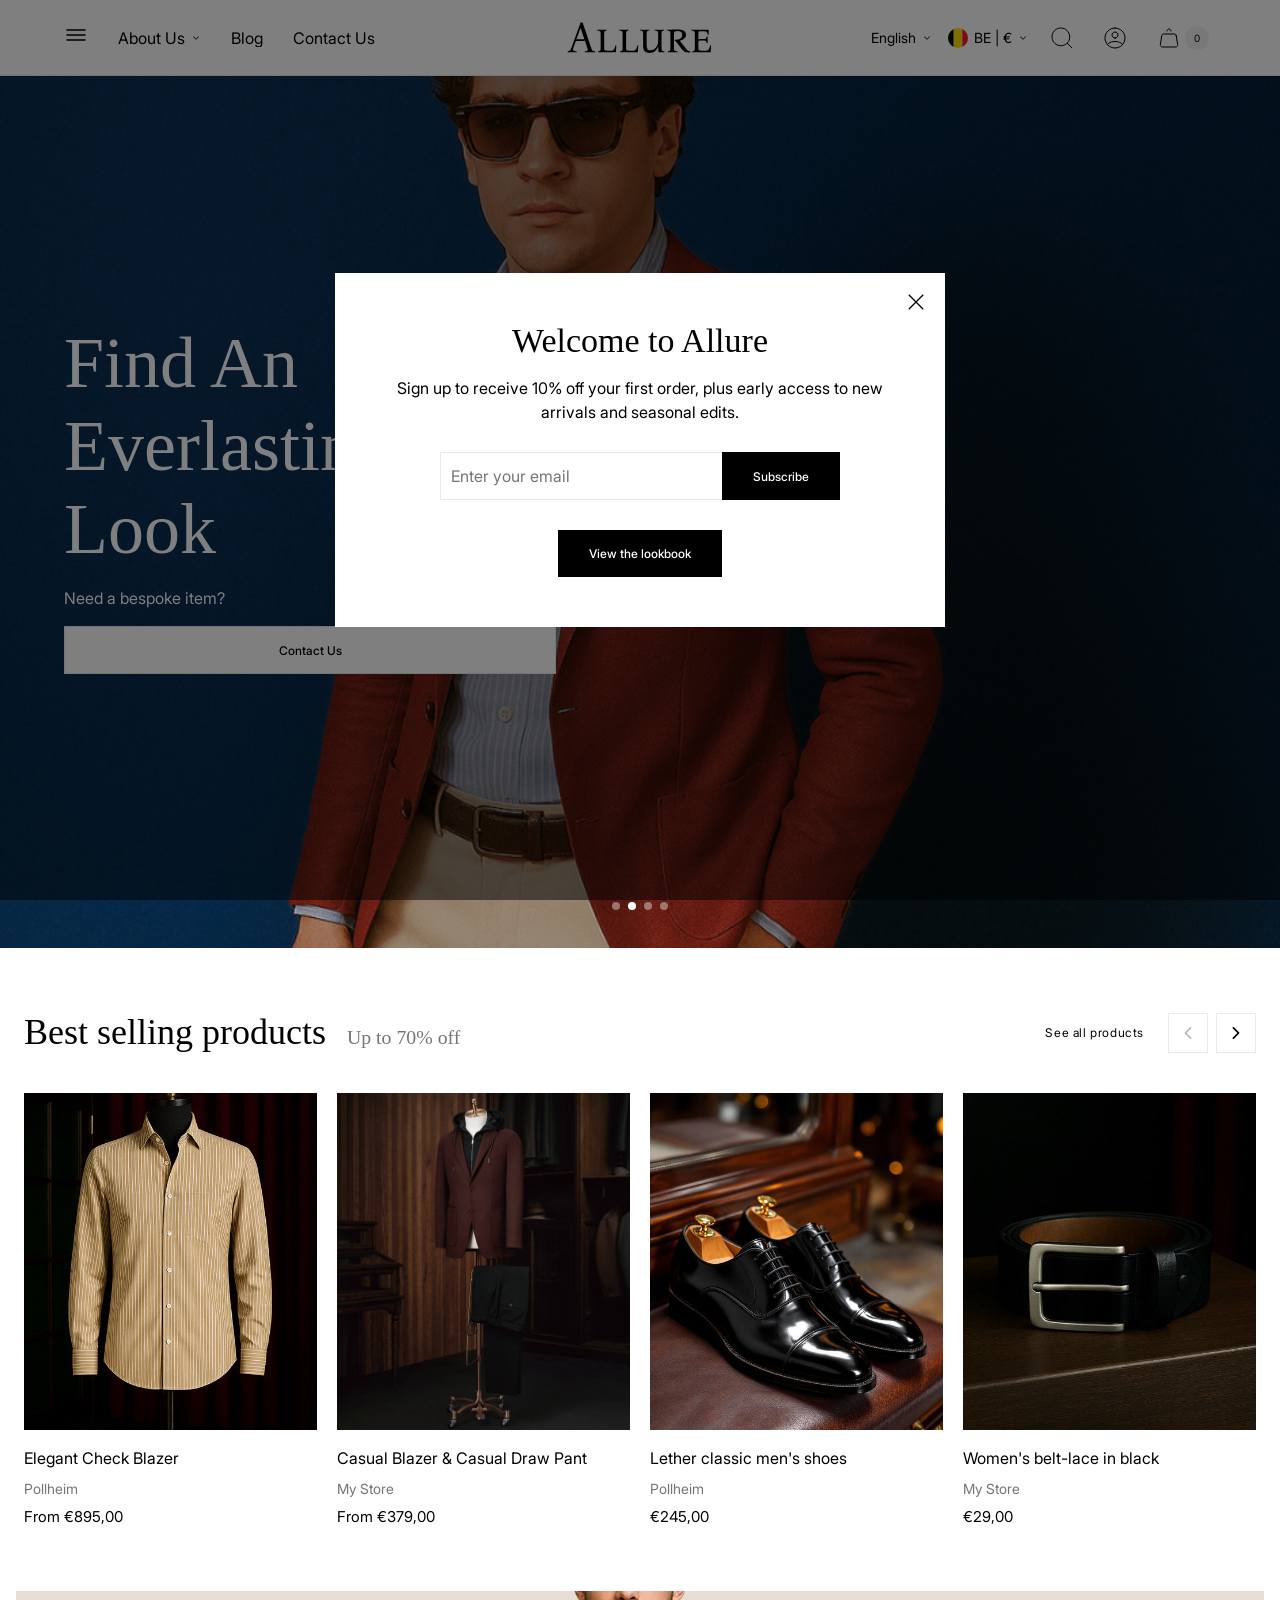
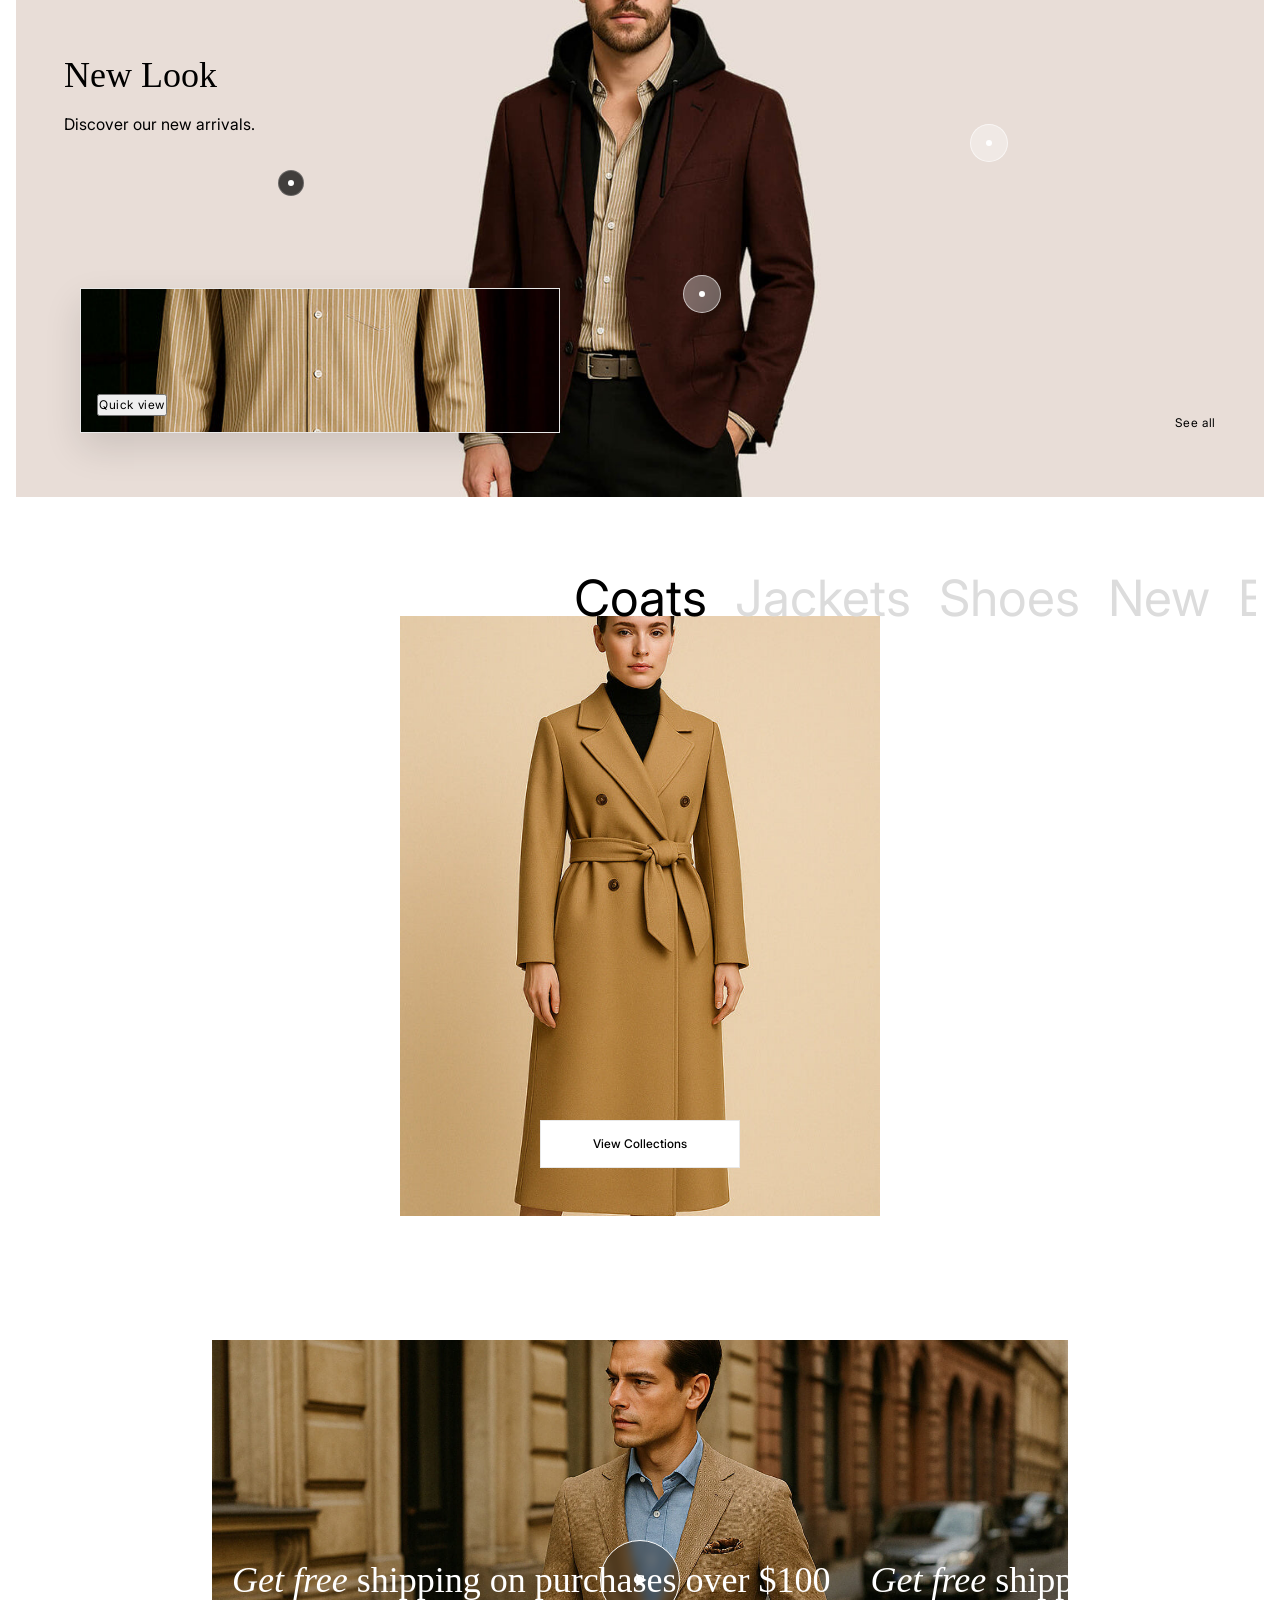
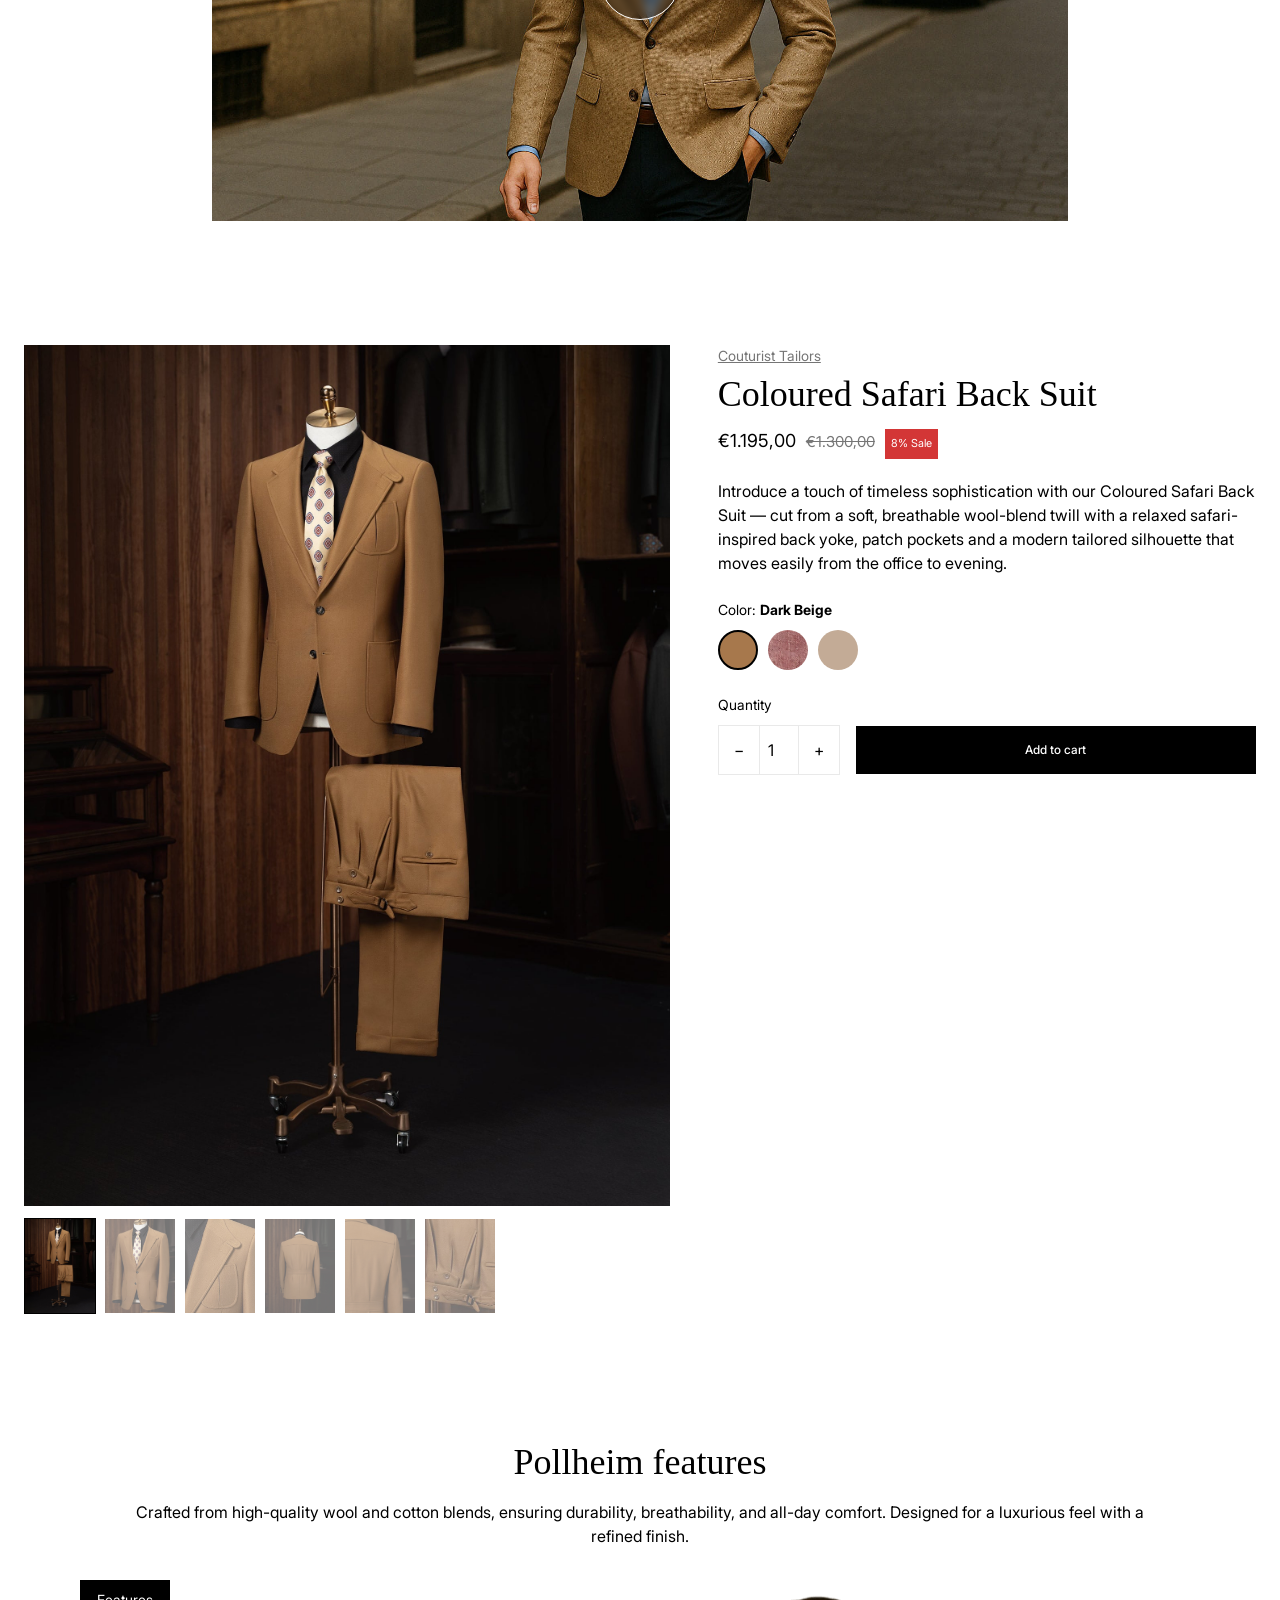
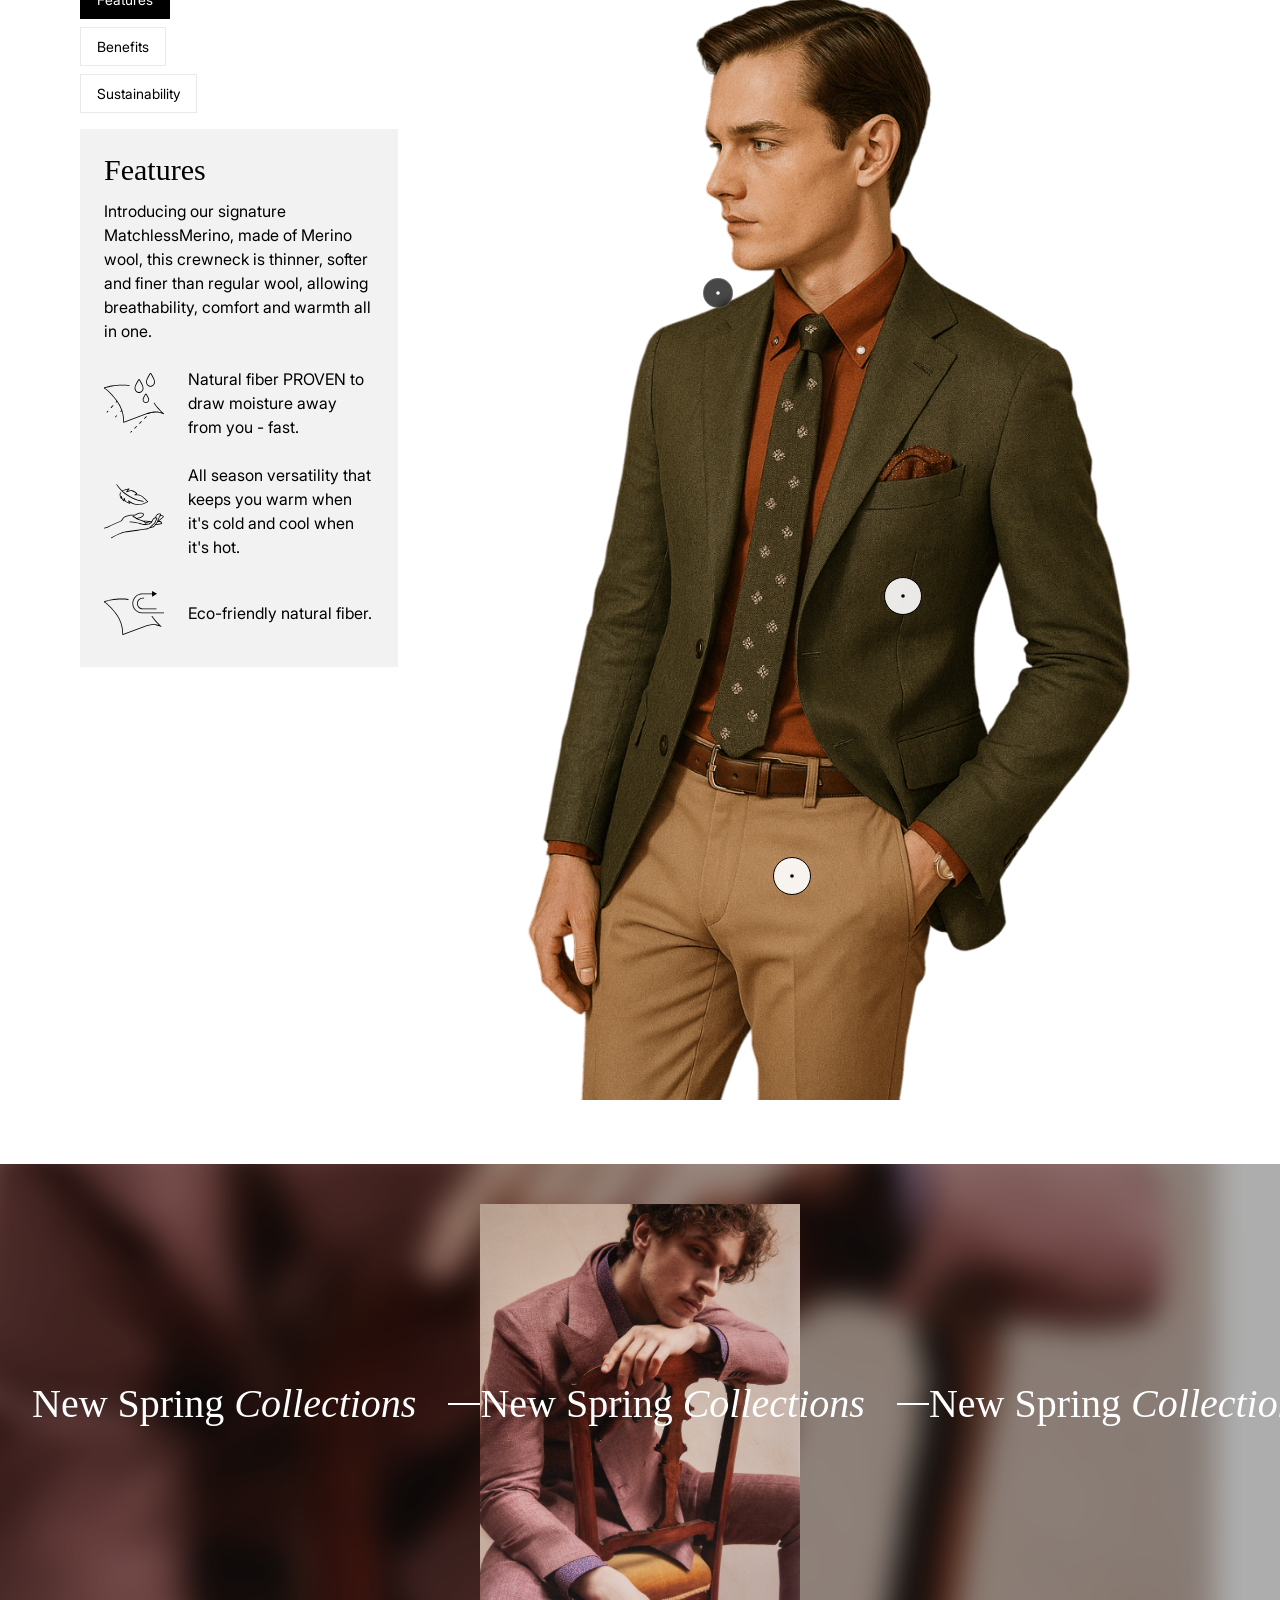
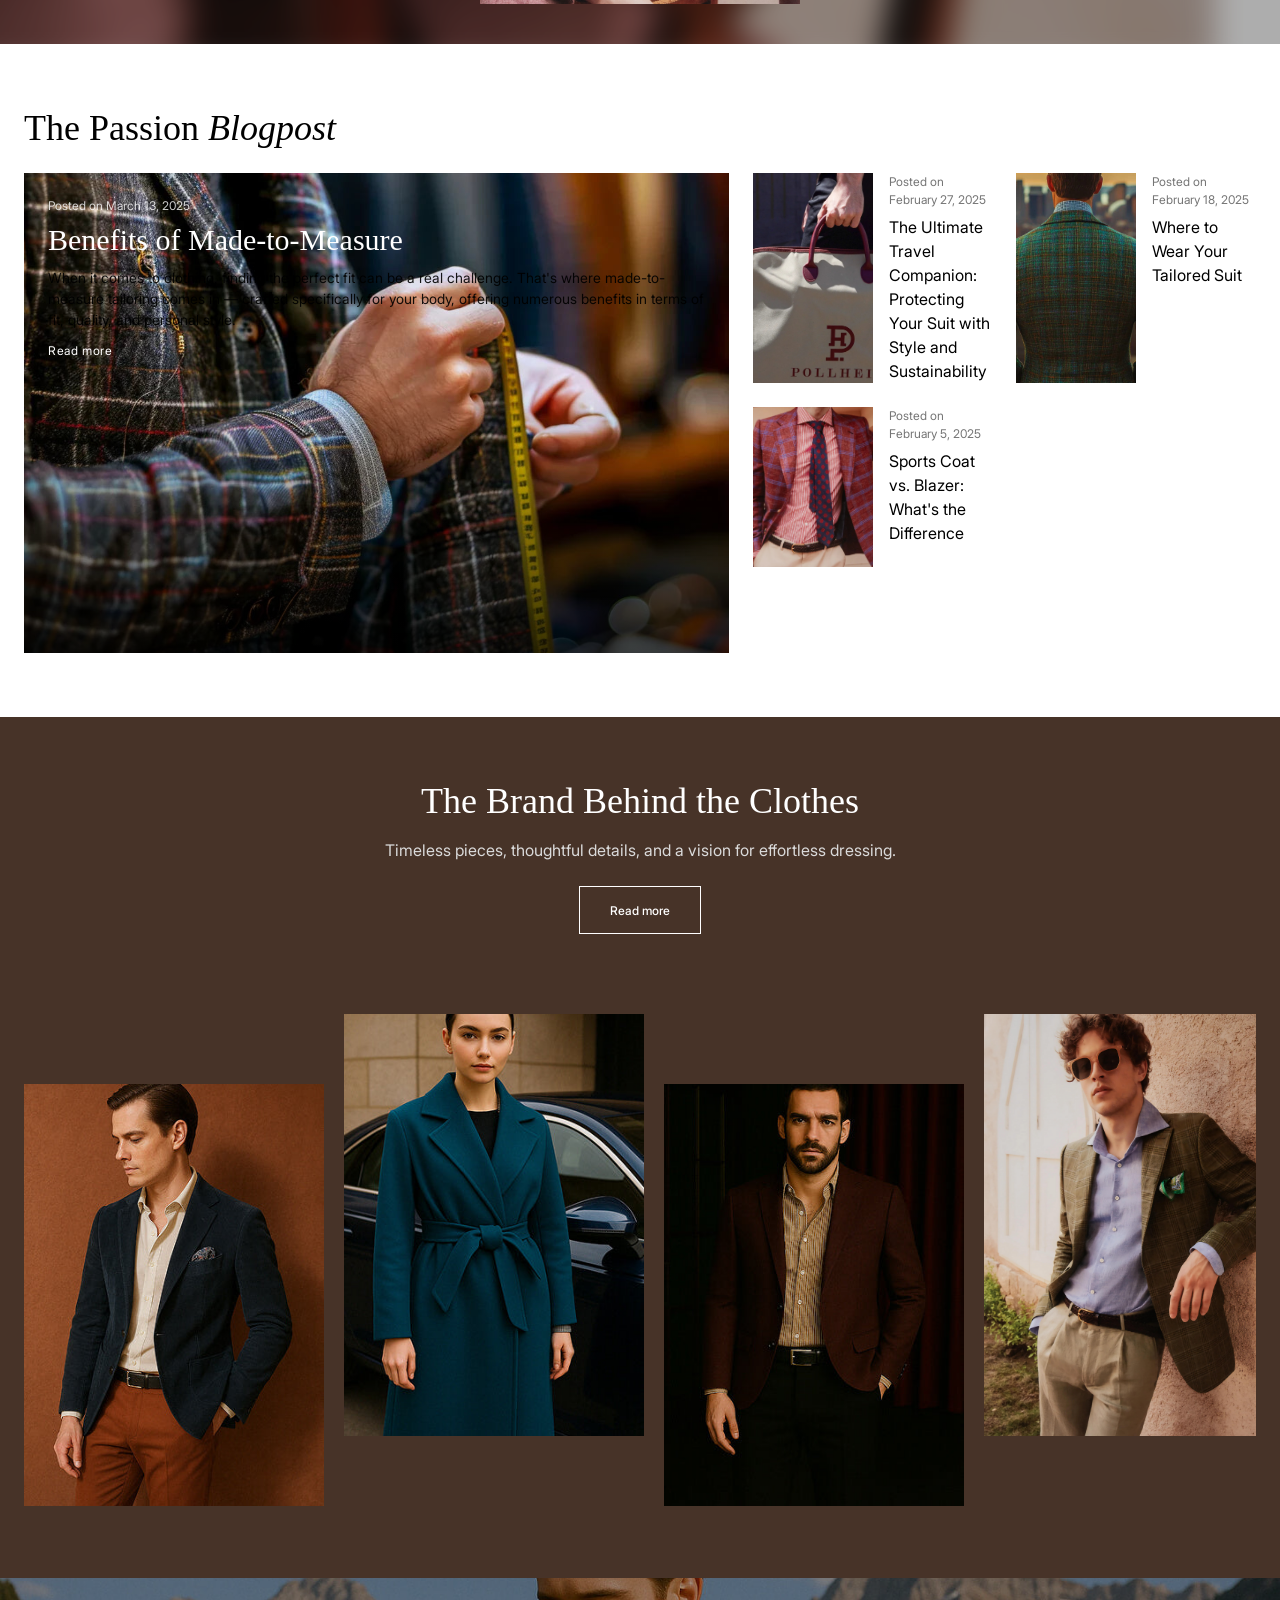
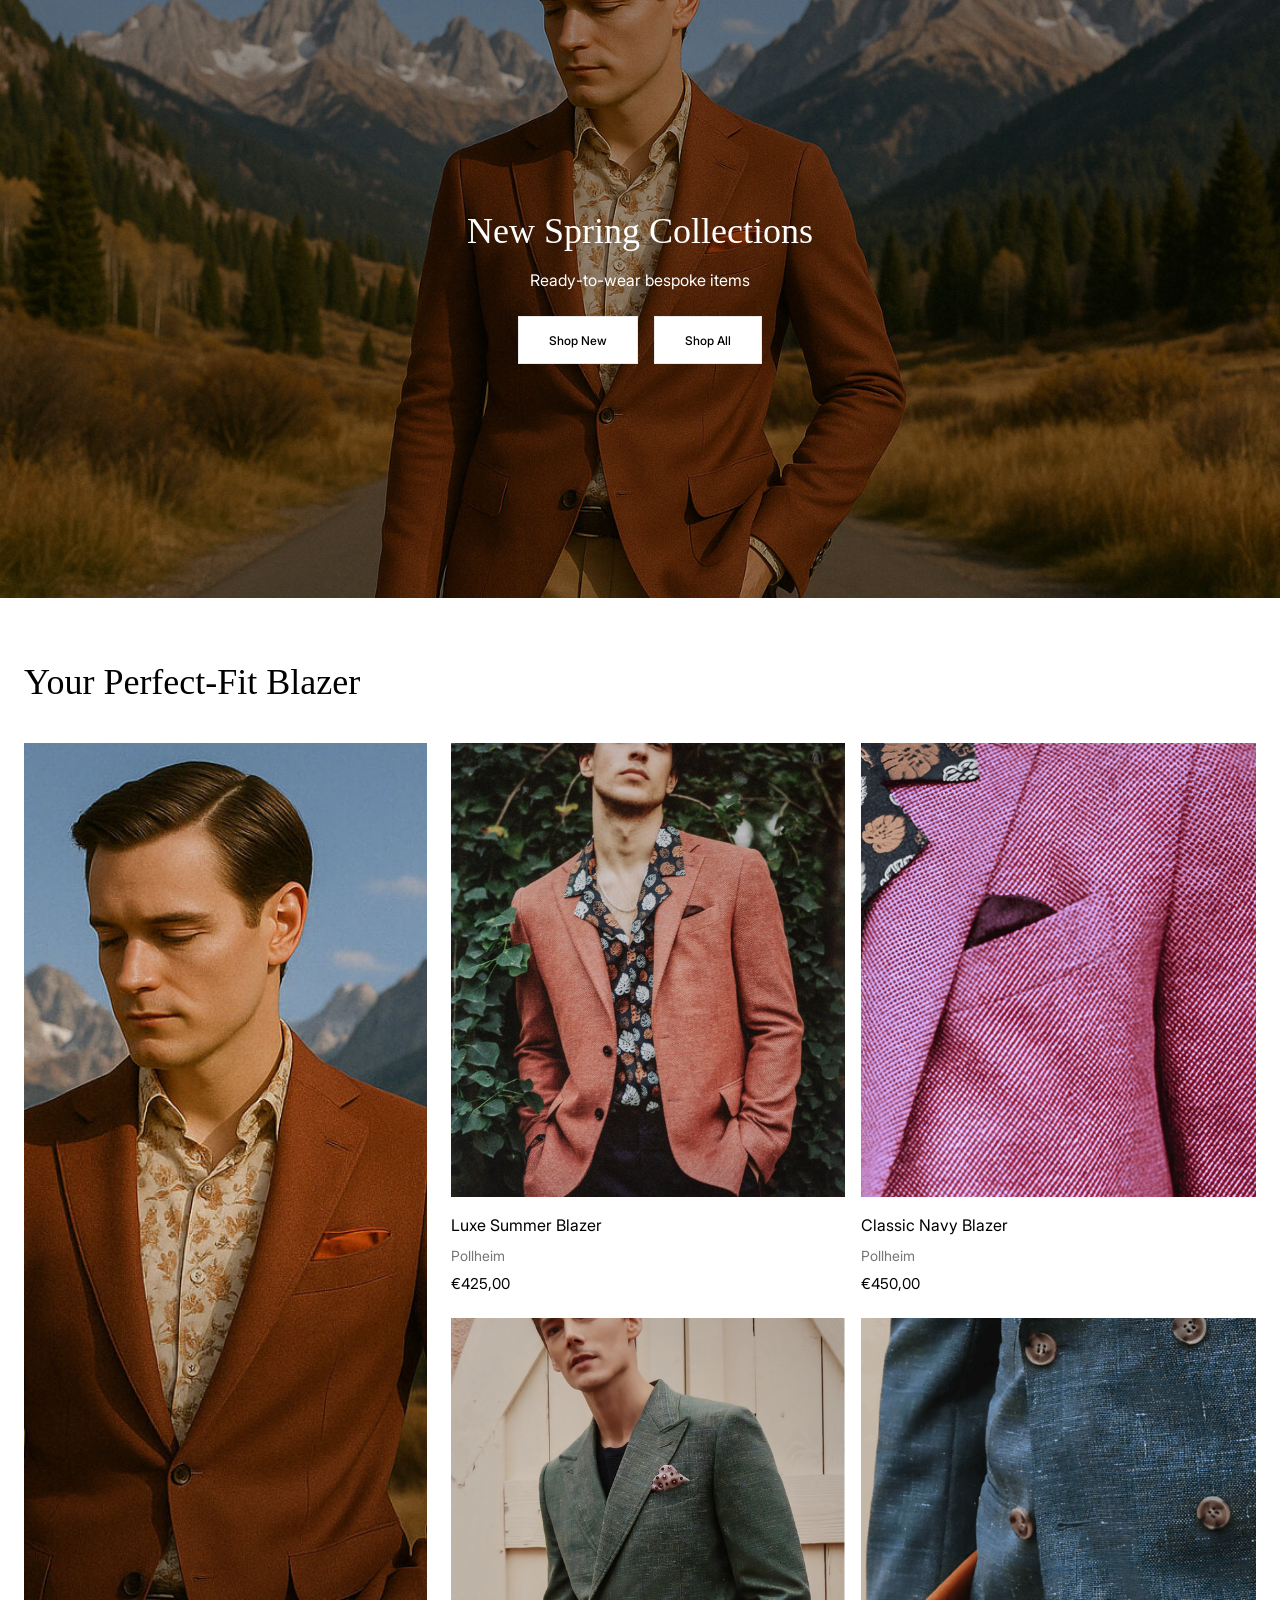
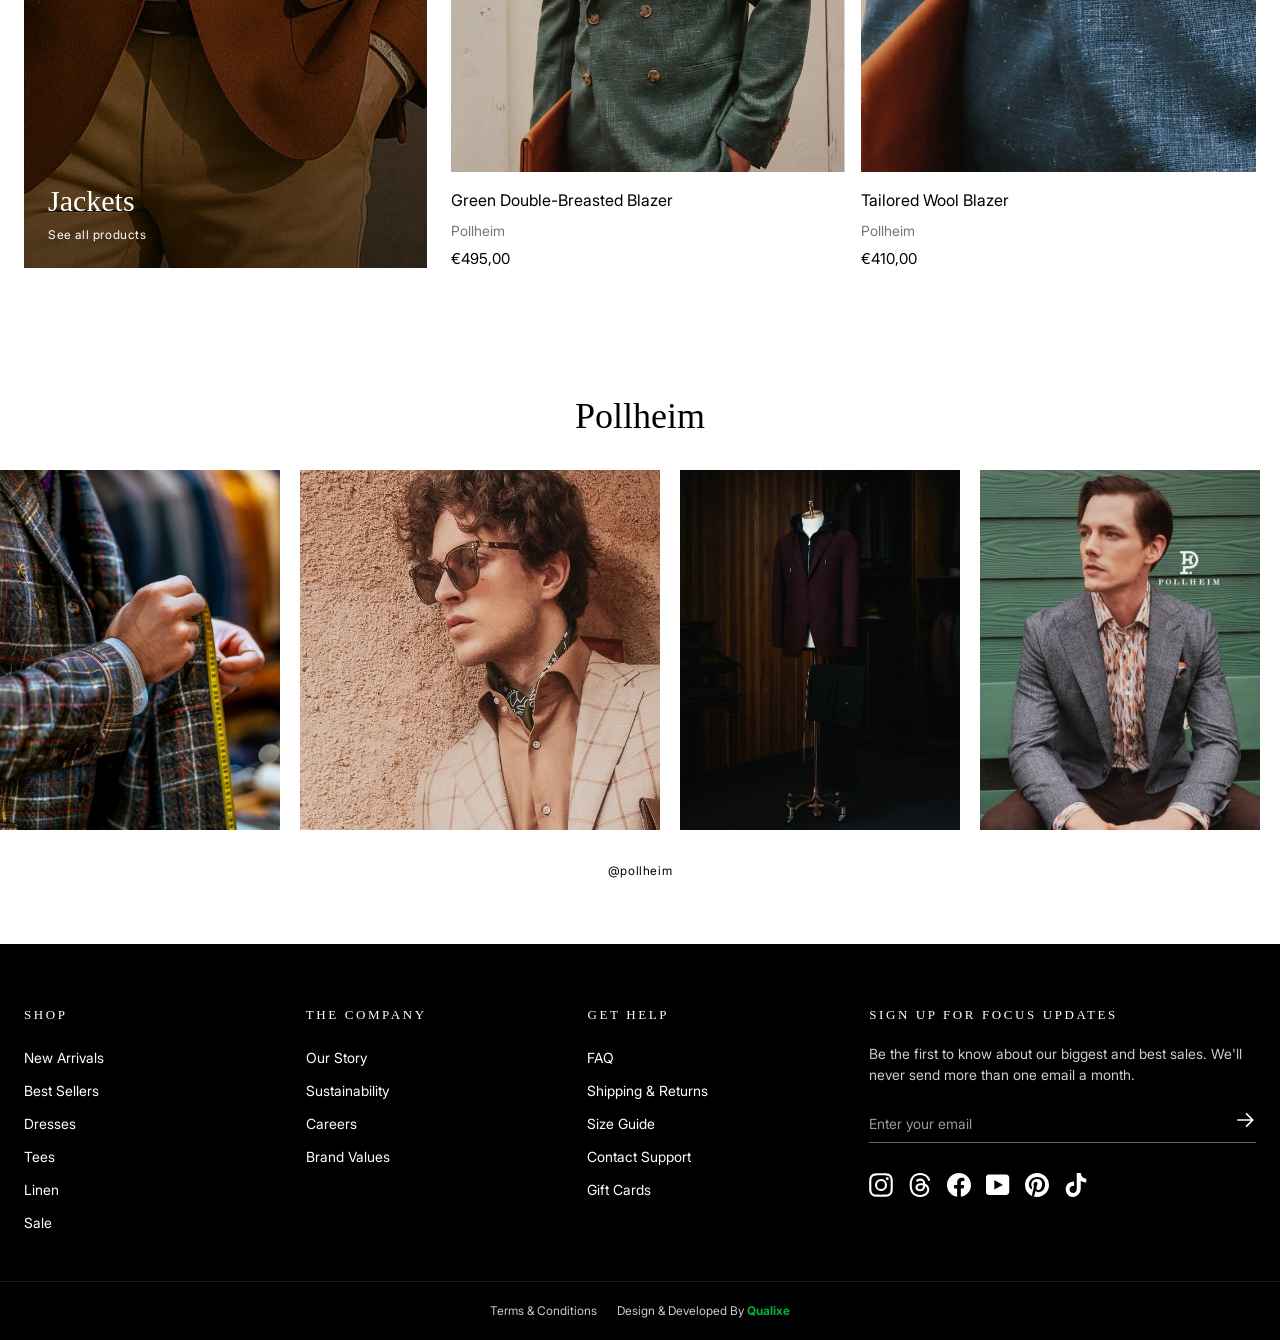
==== index.html @ d75aacf1 "initial project" ====
<!DOCTYPE html>
<html lang="en">

<head>
	<meta charset="UTF-8">
	<meta name="viewport" content="width=device-width, initial-scale=1.0">
	<title>Allure | Home</title>
	<!-- link css -->
	<link rel="stylesheet" href="./assets/css/swiper-bundle.min.css">
	<link rel="stylesheet" href="./assets/css/style.css">
</head>

<body>

	<!-- announcement bar start -->
	<div class="announcement-bar" id="announcementBar">
		<div class="announcement-bar__track">
			<span class="announcement-bar__item">New customers save 10% with the code <strong>GET10</strong></span>
			<span class="announcement-bar__item">New customers save 10% with the code <strong>GET10</strong></span>
			<span class="announcement-bar__item">New customers save 10% with the code <strong>GET10</strong></span>
			<span class="announcement-bar__item">New customers save 10% with the code <strong>GET10</strong></span>
		</div>
	</div>
	<!-- announcement bar end -->

	<header class="header" id="siteHeader">
		<div class="header__container">
			<!-- mobile: burger + search (hidden ≥1200px) -->
			<div class="header__mobile-menu-wrapper only-mobile">
				<button class="header__icon-btn header__burger-btn js-header-drawer-toggler" id="menuToggle" type="button"
					aria-label="Open menu" aria-expanded="false">
					<svg class="icon icon-burger" viewBox="0 0 24 24" fill="none" xmlns="http://www.w3.org/2000/svg">
						<path d="M3 7H21" stroke="currentColor" stroke-width="1.5" stroke-linecap="round" />
						<path d="M3 12H21" stroke="currentColor" stroke-width="1.5" stroke-linecap="round" />
						<path d="M3 17H21" stroke="currentColor" stroke-width="1.5" stroke-linecap="round" />
					</svg>
				</button>
				<button class="header__icon-btn header__icon--search" id="searchToggleMobile" type="button" aria-label="Search">
					<svg class="icon icon-search" viewBox="0 0 22 22" fill="none" xmlns="http://www.w3.org/2000/svg">
						<path
							d="M16.1218 16.122L20.9998 21M9.8498 1C12.2938 1 14.5068 1.99 16.1078 3.592C17.5556 5.03977 18.4567 6.94476 18.6574 8.98239C18.8581 11.02 18.3461 13.0642 17.2086 14.7667C16.0711 16.4691 14.3785 17.7245 12.4192 18.3189C10.4599 18.9133 8.35508 18.8099 6.46343 18.0264C4.57178 17.2429 3.01032 15.8277 2.0451 14.022C1.07988 12.2163 0.770625 10.1318 1.17003 8.12364C1.56943 6.11548 2.65277 4.30794 4.23548 3.00899C5.81818 1.71003 7.80231 1.00005 9.8498 1Z"
							stroke="currentColor" />
					</svg>
					<svg class="icon icon-search-close" viewBox="0 0 20 20" fill="none" xmlns="http://www.w3.org/2000/svg">
						<path d="M4 4l12 12M16 4L4 16" stroke="currentColor" stroke-width="1.4" />
					</svg>
				</button>
			</div>

			<!-- desktop nav (hidden below 1200px) -->
			<nav class="header-menu only-desktop">
				<ul class="header-menu__list">
					<li class="header-menu__item-wrapper">
						<button class="header-menu__item header-menu__item--burger js-header-drawer-toggler" id="megaMenuToggle"
							type="button" aria-label="Open menu" aria-expanded="false">
							<svg class="icon icon-burger" viewBox="0 0 24 24" fill="none" xmlns="http://www.w3.org/2000/svg">
								<path d="M3 7H21" stroke="currentColor" stroke-width="1.5" stroke-linecap="round" />
								<path d="M3 12H21" stroke="currentColor" stroke-width="1.5" stroke-linecap="round" />
								<path d="M3 17H21" stroke="currentColor" stroke-width="1.5" stroke-linecap="round" />
							</svg>
						</button>
					</li>
					<li class="header-menu__item-wrapper">
						<details class="header-menu__details">
							<summary class="header-menu__item">
								<span data-text="About Us"><span>About Us</span></span>
								<svg class="chevron" viewBox="0 0 24 24" fill="none" xmlns="http://www.w3.org/2000/svg">
									<path d="M5 9.01266L6.0219 8L12 13.9747L17.9781 8L19 9.01266L12 16L5 9.01266Z" fill="currentColor" />
								</svg>
							</summary>
							<ul class="header-menu__dropdown">
								<li><a href="about.html"><span data-text="Our Story"><span>Our Story</span></span></a></li>
								<li><a href="#"><span data-text="Privacy policy"><span>Privacy policy</span></span></a></li>
								<li><a href="#"><span data-text="Refund policy"><span>Refund policy</span></span></a></li>
								<li><a href="policy.html"><span data-text="Shipping &amp; Returns"><span>Shipping &amp; Returns</span></span></a></li>
							</ul>
						</details>
					</li>
					<li class="header-menu__item-wrapper"><a class="header-menu__item" href="blogs.html"><span data-text="Blog"><span>Blog</span></span></a></li>
					<li class="header-menu__item-wrapper"><a class="header-menu__item" href="contact.html"><span data-text="Contact Us"><span>Contact Us</span></span></a></li>
				</ul>
			</nav>

			<a href="./index.html" class="header__logo">
				<img src="./assets/images/logo/allure_logo.svg" alt="Allure" class="header__logo-img header__logo-img--dark">
				<img src="./assets/images/logo/allure_logo_white.svg" alt="Allure"
					class="header__logo-img header__logo-img--light">
			</a>

			<div class="header__utils">
				<div class="header__localization only-desktop">
					<button type="button" class="header__lang-btn" id="langToggle">
						<span>English</span>
						<svg class="chevron" viewBox="0 0 24 24" fill="none" xmlns="http://www.w3.org/2000/svg">
							<path d="M5 9.01266L6.0219 8L12 13.9747L17.9781 8L19 9.01266L12 16L5 9.01266Z" fill="currentColor" />
						</svg>
					</button>
					<ul class="header__lang-list" id="langList">
						<li style="--i:0"><a href="#" lang="en"><span data-text="English"><span>English</span></span></a></li>
						<li style="--i:1"><a href="#" lang="fr"><span data-text="Français"><span>Français</span></span></a></li>
						<li style="--i:2"><a href="#" lang="nl"><span data-text="Nederlands"><span>Nederlands</span></span></a></li>
					</ul>
				</div>
				<div class="header__currency only-desktop">
					<button type="button" id="currencyToggle">
						<img src="./assets/images/logo/flag-be.svg" alt="" class="header__currency-flag">
						BE | €
						<svg class="chevron" viewBox="0 0 24 24" fill="none" xmlns="http://www.w3.org/2000/svg">
							<path d="M5 9.01266L6.0219 8L12 13.9747L17.9781 8L19 9.01266L12 16L5 9.01266Z" fill="currentColor" />
						</svg>
					</button>
					<ul class="header__currency-list" id="currencyList">
						<li style="--i:0"><a href="#"><img src="./assets/images/logo/flag-au.svg" alt="" class="header__currency-item-flag"><span data-text="Australia | €"><span>Australia | €</span></span></a></li>
						<li style="--i:1"><a href="#"><img src="./assets/images/logo/flag-at.svg" alt="" class="header__currency-item-flag"><span data-text="Austria | €"><span>Austria | €</span></span></a></li>
						<li style="--i:2"><a href="#"><img src="./assets/images/logo/flag-be.svg" alt="" class="header__currency-item-flag"><span data-text="Belgium | €"><span>Belgium | €</span></span></a></li>
						<li style="--i:3"><a href="#"><img src="./assets/images/logo/flag-fr.svg" alt="" class="header__currency-item-flag"><span data-text="France | €"><span>France | €</span></span></a></li>
						<li style="--i:4"><a href="#"><img src="./assets/images/logo/flag-de.svg" alt="" class="header__currency-item-flag"><span data-text="Germany | €"><span>Germany | €</span></span></a></li>
						<li style="--i:5"><a href="#"><img src="./assets/images/logo/flag-ie.svg" alt="" class="header__currency-item-flag"><span data-text="Ireland | €"><span>Ireland | €</span></span></a></li>
						<li style="--i:6"><a href="#"><img src="./assets/images/logo/flag-it.svg" alt="" class="header__currency-item-flag"><span data-text="Italy | €"><span>Italy | €</span></span></a></li>
						<li style="--i:7"><a href="#"><img src="./assets/images/logo/flag-nl.svg" alt="" class="header__currency-item-flag"><span data-text="Netherlands | €"><span>Netherlands | €</span></span></a></li>
						<li style="--i:8"><a href="#"><img src="./assets/images/logo/flag-es.svg" alt="" class="header__currency-item-flag"><span data-text="Spain | €"><span>Spain | €</span></span></a></li>
						<li style="--i:9"><a href="#"><img src="./assets/images/logo/flag-se.svg" alt="" class="header__currency-item-flag"><span data-text="Sweden | €"><span>Sweden | €</span></span></a></li>
						<li style="--i:10"><a href="#"><img src="./assets/images/logo/flag-gb.svg" alt="" class="header__currency-item-flag"><span data-text="United Kingdom | £"><span>United Kingdom | £</span></span></a></li>
						<li style="--i:11"><a href="#"><img src="./assets/images/logo/flag-us.svg" alt="" class="header__currency-item-flag"><span data-text="United States | $"><span>United States | $</span></span></a></li>
					</ul>
				</div>
				<button class="header__icon-btn header__icon--search only-desktop" id="searchToggle" type="button"
					aria-label="Search">
					<svg class="icon icon-search" viewBox="0 0 22 22" fill="none" xmlns="http://www.w3.org/2000/svg">
						<path
							d="M16.1218 16.122L20.9998 21M9.8498 1C12.2938 1 14.5068 1.99 16.1078 3.592C17.5556 5.03977 18.4567 6.94476 18.6574 8.98239C18.8581 11.02 18.3461 13.0642 17.2086 14.7667C16.0711 16.4691 14.3785 17.7245 12.4192 18.3189C10.4599 18.9133 8.35508 18.8099 6.46343 18.0264C4.57178 17.2429 3.01032 15.8277 2.0451 14.022C1.07988 12.2163 0.770625 10.1318 1.17003 8.12364C1.56943 6.11548 2.65277 4.30794 4.23548 3.00899C5.81818 1.71003 7.80231 1.00005 9.8498 1Z"
							stroke="currentColor" />
					</svg>
					<svg class="icon icon-search-close" viewBox="0 0 20 20" fill="none" xmlns="http://www.w3.org/2000/svg">
						<path d="M4 4l12 12M16 4L4 16" stroke="currentColor" stroke-width="1.4" />
					</svg>
				</button>
				<button class="header__icon-btn header__icon--account only-desktop" aria-label="Account">
					<svg class="icon icon-user" viewBox="0 0 24 24" fill="none" xmlns="http://www.w3.org/2000/svg">
						<path
							d="M12 2C6.477 2 2 6.477 2 12C2 17.523 6.477 22 12 22C17.523 22 22 17.523 22 12C22 6.477 17.523 2 12 2Z"
							stroke="currentColor" stroke-linecap="round" stroke-linejoin="round" />
						<path
							d="M4.27344 18.346C4.27344 18.346 6.50244 15.5 12.0024 15.5C17.5024 15.5 19.7324 18.346 19.7324 18.346M12.0024 12C12.7981 12 13.5611 11.6839 14.1238 11.1213C14.6864 10.5587 15.0024 9.79565 15.0024 9C15.0024 8.20435 14.6864 7.44129 14.1238 6.87868C13.5611 6.31607 12.7981 6 12.0024 6C11.2068 6 10.4437 6.31607 9.88112 6.87868C9.31851 7.44129 9.00244 8.20435 9.00244 9C9.00244 9.79565 9.31851 10.5587 9.88112 11.1213C10.4437 11.6839 11.2068 12 12.0024 12Z"
							stroke="currentColor" stroke-linecap="round" stroke-linejoin="round" />
					</svg>
				</button>
				<button class="header__icon-btn header__icon--cart" id="cartToggle" aria-label="Cart">
					<svg class="icon icon-bag-minimal" viewBox="0 0 24 24" fill="none" xmlns="http://www.w3.org/2000/svg">
						<path
							d="M13.9984 5C13.9984 4.46957 13.7877 3.96086 13.4126 3.58579C13.0375 3.21071 12.5288 3 11.9984 3C11.4679 3 10.9592 3.21071 10.5842 3.58579C10.2091 3.96086 9.99836 4.46957 9.99836 5M19.2584 9.696L20.6434 18.696C20.6872 18.9808 20.6689 19.2718 20.5898 19.5489C20.5107 19.8261 20.3726 20.0828 20.1851 20.3016C19.9975 20.5204 19.7649 20.6961 19.5031 20.8167C19.2413 20.9372 18.9566 20.9997 18.6684 21H5.32836C5.04 21 4.75503 20.9377 4.49301 20.8173C4.23098 20.6969 3.99809 20.5212 3.81031 20.3024C3.62253 20.0836 3.48429 19.8267 3.40507 19.5494C3.32585 19.2721 3.30753 18.981 3.35136 18.696L4.73636 9.696C4.80901 9.22359 5.04844 8.79282 5.41129 8.4817C5.77413 8.17059 6.2364 7.9997 6.71436 8H17.2824C17.7602 7.99994 18.2222 8.17094 18.5848 8.48203C18.9475 8.79312 19.1857 9.22376 19.2584 9.696Z"
							stroke="currentColor" stroke-linecap="round" stroke-linejoin="round" />
					</svg>
					<span class="header__cart-count" id="cartCount">0</span>
				</button>
				<!-- mobile only: a dedicated close icon shown on the right while search
					 is open, since the search trigger itself sits on the left next to
					 the burger (unlike desktop, where the trigger can just morph in place) -->
				<button class="header__icon-btn header__icon--search-close-mobile" id="searchCloseMobile"
					type="button" aria-label="Close search">
					<svg viewBox="0 0 20 20" fill="none" xmlns="http://www.w3.org/2000/svg">
						<path d="M4 4l12 12M16 4L4 16" stroke="currentColor" stroke-width="1.4" />
					</svg>
				</button>
			</div>
		</div>

		<!-- predictive search overlay -->
		<div class="predictive-search" id="predictiveSearch">
			<form class="predictive-search__form" id="predictiveSearchForm">
				<div class="predictive-search__search">
					<div class="predictive-search__input-wrapper">
						<input type="text" id="searchInput" class="predictive-search__input"
							placeholder="What are you looking for?" autocomplete="off" autocapitalize="off" spellcheck="false">
						<button type="button" class="predictive-search__reset" id="searchReset" aria-label="Clear search">
							<svg viewBox="0 0 20 20" fill="none" xmlns="http://www.w3.org/2000/svg">
								<path d="M4 4l12 12M16 4L4 16" stroke="currentColor" stroke-width="1.4" />
							</svg>
						</button>
					</div>
					<button type="submit" class="predictive-search__submit" aria-label="Submit search">
						<svg class="icon icon-search" viewBox="0 0 22 22" fill="none" xmlns="http://www.w3.org/2000/svg">
							<path
								d="M16.1218 16.122L20.9998 21M9.8498 1C12.2938 1 14.5068 1.99 16.1078 3.592C17.5556 5.03977 18.4567 6.94476 18.6574 8.98239C18.8581 11.02 18.3461 13.0642 17.2086 14.7667C16.0711 16.4691 14.3785 17.7245 12.4192 18.3189C10.4599 18.9133 8.35508 18.8099 6.46343 18.0264C4.57178 17.2429 3.01032 15.8277 2.0451 14.022C1.07988 12.2163 0.770625 10.1318 1.17003 8.12364C1.56943 6.11548 2.65277 4.30794 4.23548 3.00899C5.81818 1.71003 7.80231 1.00005 9.8498 1Z"
								stroke="currentColor" />
						</svg>
						<span>Search</span>
					</button>
				</div>

				<div class="predictive-search__tabs-wrapper">
					<ul class="predictive-search__tabs">
						<li><button type="button" class="predictive-search__tabs-button" data-tab="product" disabled><span>Products</span></button></li>
						<li><button type="button" class="predictive-search__tabs-button" data-tab="article" disabled><span>Articles</span></button></li>
						<li><button type="button" class="predictive-search__tabs-button" data-tab="page" disabled><span>Pages</span></button></li>
					</ul>
				</div>

				<div class="predictive-search__trending">
					<div class="predictive-search__trending-heading">Trending Search Terms</div>
					<div class="predictive-search__trending-terms">
						<a href="#" class="predictive-search__trending-term">Jacket</a>
						<a href="#" class="predictive-search__trending-term">Suit</a>
						<a href="#" class="predictive-search__trending-term">Blazer</a>
						<a href="#" class="predictive-search__trending-term">Coats</a>
						<a href="#" class="predictive-search__trending-term">Trousers</a>
					</div>
				</div>

				<div class="predictive-search__promo" id="searchPromo">
					<div class="predictive-search__promo-heading">Recently viewed</div>
					<ul class="predictive-search__promo-list" id="searchPromoList"></ul>
				</div>

				<div class="predictive-search__result" id="searchResult" hidden>
					<div class="predictive-search__result-wrapper" data-tab-panel="product">
						<ul class="predictive-search__result-row" id="searchResultProducts"></ul>
					</div>
					<div class="predictive-search__result-wrapper" data-tab-panel="article" hidden>
						<p class="predictive-search__result-empty">No matching articles.</p>
					</div>
					<div class="predictive-search__result-wrapper" data-tab-panel="page" hidden>
						<ul class="predictive-search__result-row" id="searchResultPages"></ul>
					</div>
				</div>

				<div class="predictive-search__footer" id="searchFooter" hidden>
					<button type="submit" class="predictive-search__apply">See all results</button>
				</div>
			</form>
		</div>
	</header>

	<!-- drawer navigation: same trigger opens this on mobile AND desktop -->
	<div class="nav-drawer" id="navDrawer">
		<div class="nav-drawer__panel nav-drawer__panel--main" id="navDrawerMain">
			<nav class="nav-drawer__body">
				<ul class="nav-drawer__list">
					<li class="only-mobile" style="--i:0">
						<button type="button" class="nav-drawer__parent-link" data-drawer-target="about-us">
							<span data-text="About Us"><span>About Us</span></span>
							<svg viewBox="0 0 284.49 498.98" xmlns="http://www.w3.org/2000/svg">
								<path fill="currentColor"
									d="M35 498.98a35 35 0 0 1-24.75-59.75l189.74-189.74L10.25 59.75a35.002 35.002 0 0 1 49.5-49.5l214.49 214.49a35 35 0 0 1 0 49.5L59.75 488.73A34.89 34.89 0 0 1 35 498.98Z" />
							</svg>
						</button>
					</li>
					<li class="only-mobile" style="--i:1"><a href="blogs.html"><span data-text="Blog"><span>Blog</span></span></a></li>
					<li class="only-mobile" style="--i:2"><a href="contact.html"><span data-text="Contact Us"><span>Contact Us</span></span></a></li>
					<li style="--i:3"><a href="collections.html"><span data-text="Sale"><span>Sale</span></span></a></li>
					<li style="--i:4">
						<button type="button" class="nav-drawer__parent-link" data-drawer-target="man">
							<span data-text="Man"><span>Man</span></span>
							<svg viewBox="0 0 284.49 498.98" xmlns="http://www.w3.org/2000/svg">
								<path fill="currentColor"
									d="M35 498.98a35 35 0 0 1-24.75-59.75l189.74-189.74L10.25 59.75a35.002 35.002 0 0 1 49.5-49.5l214.49 214.49a35 35 0 0 1 0 49.5L59.75 488.73A34.89 34.89 0 0 1 35 498.98Z" />
							</svg>
						</button>
					</li>
					<li style="--i:5">
						<button type="button" class="nav-drawer__parent-link" data-drawer-target="women">
							<span data-text="Women"><span>Women</span></span>
							<svg viewBox="0 0 284.49 498.98" xmlns="http://www.w3.org/2000/svg">
								<path fill="currentColor"
									d="M35 498.98a35 35 0 0 1-24.75-59.75l189.74-189.74L10.25 59.75a35.002 35.002 0 0 1 49.5-49.5l214.49 214.49a35 35 0 0 1 0 49.5L59.75 488.73A34.89 34.89 0 0 1 35 498.98Z" />
							</svg>
						</button>
					</li>
					<li style="--i:6"><a href="collections.html"><span data-text="Shoes"><span>Shoes</span></span></a></li>
					<li style="--i:7"><a href="collections.html"><span data-text="All collections"><span>All collections</span></span></a></li>
					<li style="--i:8"><a href="look-book.html"><span data-text="Lookbook"><span>Lookbook</span></span></a></li>
					<li style="--i:9"><a href="faq.html"><span data-text="FAQ"><span>FAQ</span></span></a></li>
				</ul>
				<ul class="nav-drawer__list nav-drawer__list--additional">
					<li style="--i:10"><a href="#"><span data-text="Orders"><span>Orders</span></span></a></li>
					<li style="--i:10"><a href="#"><span data-text="Profile"><span>Profile</span></span></a></li>
				</ul>
				<div class="nav-drawer__info" style="--i:11">
					<a href="tel:+12345678910">+1 234 567 8910</a>
					<span>Daily 9 am – 9 pm</span>
				</div>
				<div class="nav-drawer__social" style="--i:11">
					<a href="#" aria-label="Facebook"><svg viewBox="0 0 14222 14222">
							<path
								d="M14222 7112c0 3549.352-2600.418 6491.344-6000 7024.72V9168h1657l315-2056H8222V5778c0-562 275-1111 1159-1111h897V2917s-814-139-1592-139c-1624 0-2686 984-2686 2767v1567H4194v2056h1806v4968.72C2600.418 13603.344 0 10661.352 0 7112 0 3184.703 3183.703 1 7111 1s7111 3183.703 7111 7111Z" />
						</svg></a>
					<a href="https://www.instagram.com/pollheim.au/" target="_blank" rel="noopener" aria-label="Instagram">
						<svg viewBox="0 0 32 32">
							<path
								d="M16 3.094c4.206 0 4.7.019 6.363.094 1.538.069 2.369.325 2.925.544.738.287 1.262.625 1.813 1.175s.894 1.075 1.175 1.813c.212.556.475 1.387.544 2.925.075 1.662.094 2.156.094 6.363s-.019 4.7-.094 6.363c-.069 1.538-.325 2.369-.544 2.925-.288.738-.625 1.262-1.175 1.813s-1.075.894-1.813 1.175c-.556.212-1.387.475-2.925.544-1.663.075-2.156.094-6.363.094s-4.7-.019-6.363-.094c-1.537-.069-2.369-.325-2.925-.544-.737-.288-1.263-.625-1.813-1.175s-.894-1.075-1.175-1.813c-.212-.556-.475-1.387-.544-2.925-.075-1.663-.094-2.156-.094-6.363s.019-4.7.094-6.363c.069-1.537.325-2.369.544-2.925.287-.737.625-1.263 1.175-1.813s1.075-.894 1.813-1.175c.556-.212 1.388-.475 2.925-.544 1.662-.081 2.156-.094 6.363-.094zm0-2.838c-4.275 0-4.813.019-6.494.094-1.675.075-2.819.344-3.819.731-1.037.4-1.913.944-2.788 1.819S1.486 4.656 1.08 5.688c-.387 1-.656 2.144-.731 3.825-.075 1.675-.094 2.213-.094 6.488s.019 4.813.094 6.494c.075 1.675.344 2.819.731 3.825.4 1.038.944 1.913 1.819 2.788s1.756 1.413 2.788 1.819c1 .387 2.144.656 3.825.731s2.213.094 6.494.094 4.813-.019 6.494-.094c1.675-.075 2.819-.344 3.825-.731 1.038-.4 1.913-.944 2.788-1.819s1.413-1.756 1.819-2.788c.387-1 .656-2.144.731-3.825s.094-2.212.094-6.494-.019-4.813-.094-6.494c-.075-1.675-.344-2.819-.731-3.825-.4-1.038-.944-1.913-1.819-2.788s-1.756-1.413-2.788-1.819c-1-.387-2.144-.656-3.825-.731C20.812.275 20.275.256 16 .256z" />
							<path
								d="M16 7.912a8.088 8.088 0 0 0 0 16.175c4.463 0 8.087-3.625 8.087-8.088s-3.625-8.088-8.088-8.088zm0 13.338a5.25 5.25 0 1 1 0-10.5 5.25 5.25 0 1 1 0 10.5zM26.294 7.594a1.887 1.887 0 1 1-3.774.002 1.887 1.887 0 0 1 3.774-.003z" />
						</svg></a>
					<a href="https://x.com/POLLHEIM_au" target="_blank" rel="noopener" aria-label="X">
						<svg viewBox="0 0 20 20" xmlns="http://www.w3.org/2000/svg">
							<path fill="currentColor"
								d="M11.095 5.514c.1-.167.158-.3.249-.409A986.714 986.714 0 0 1 14.67 1.11c.43-.514.876-.614 1.35-.327.53.32.609.932.166 1.485-.477.598-.978 1.178-1.467 1.766-.772.927-1.538 1.862-2.322 2.78-.184.216-.21.358-.038.609 2.158 3.157 4.304 6.323 6.448 9.49.18.266.345.55.463.845.435 1.093-.138 2.07-1.319 2.157-1.61.118-3.226.142-4.829-.11-.95-.15-1.607-.758-2.13-1.513-1.15-1.66-2.28-3.334-3.42-5.002-.071-.105-.155-.203-.289-.377-.086.124-.14.214-.207.295a4455.405 4455.405 0 0 1-4.44 5.31 3.698 3.698 0 0 1-.387.42c-.351.308-.85.304-1.217.008-.353-.286-.466-.811-.194-1.194.352-.495.75-.96 1.139-1.43 1.328-1.6 2.66-3.2 4-4.79.184-.219.16-.371.011-.59a1936.237 1936.237 0 0 1-5.324-7.87c-.205-.304-.4-.63-.533-.97C-.27 1.092.28.095 1.357.045c1.514-.07 3.037-.046 4.553.008 1.13.04 1.915.732 2.532 1.62.791 1.14 1.57 2.287 2.354 3.43.066.096.136.19.297.414l.002-.003Zm-8.888-3.6c.098.168.16.293.237.407 3.38 4.967 6.762 9.933 10.14 14.903.331.487.757.792 1.357.804 1.004.017 2.008.028 3.011.037.065 0 .13-.039.24-.076-.113-.184-.205-.345-.309-.5-2.271-3.352-4.54-6.706-6.816-10.054-1.101-1.62-2.224-3.227-3.324-4.847-.337-.495-.8-.693-1.37-.702-.897-.011-1.793-.02-2.69-.024-.138 0-.276.029-.473.05l-.003.002Z" />
						</svg></a>
				</div>
				<div class="nav-drawer__localization only-mobile" style="--i:12">
					<div class="header__localization">
						<button type="button" class="header__lang-btn" id="langToggleMobile">
							<span>English</span>
							<svg class="chevron" viewBox="0 0 24 24" fill="none" xmlns="http://www.w3.org/2000/svg">
								<path d="M5 9.01266L6.0219 8L12 13.9747L17.9781 8L19 9.01266L12 16L5 9.01266Z" fill="currentColor" />
							</svg>
						</button>
						<ul class="header__lang-list" id="langListMobile">
							<li style="--i:0"><a href="#" lang="en"><span data-text="English"><span>English</span></span></a></li>
							<li style="--i:1"><a href="#" lang="fr"><span data-text="Français"><span>Français</span></span></a></li>
							<li style="--i:2"><a href="#" lang="nl"><span data-text="Nederlands"><span>Nederlands</span></span></a></li>
						</ul>
					</div>
					<div class="header__currency">
						<button type="button" id="currencyToggleMobile">
							<img src="./assets/images/logo/flag-be.svg" alt="" class="header__currency-flag">
							BE | €
							<svg class="chevron" viewBox="0 0 24 24" fill="none" xmlns="http://www.w3.org/2000/svg">
								<path d="M5 9.01266L6.0219 8L12 13.9747L17.9781 8L19 9.01266L12 16L5 9.01266Z" fill="currentColor" />
							</svg>
						</button>
						<ul class="header__currency-list" id="currencyListMobile">
							<li style="--i:0"><a href="#"><img src="./assets/images/logo/flag-au.svg" alt="" class="header__currency-item-flag"><span data-text="Australia | €"><span>Australia | €</span></span></a></li>
							<li style="--i:1"><a href="#"><img src="./assets/images/logo/flag-at.svg" alt="" class="header__currency-item-flag"><span data-text="Austria | €"><span>Austria | €</span></span></a></li>
							<li style="--i:2"><a href="#"><img src="./assets/images/logo/flag-be.svg" alt="" class="header__currency-item-flag"><span data-text="Belgium | €"><span>Belgium | €</span></span></a></li>
							<li style="--i:3"><a href="#"><img src="./assets/images/logo/flag-fr.svg" alt="" class="header__currency-item-flag"><span data-text="France | €"><span>France | €</span></span></a></li>
							<li style="--i:4"><a href="#"><img src="./assets/images/logo/flag-de.svg" alt="" class="header__currency-item-flag"><span data-text="Germany | €"><span>Germany | €</span></span></a></li>
							<li style="--i:5"><a href="#"><img src="./assets/images/logo/flag-ie.svg" alt="" class="header__currency-item-flag"><span data-text="Ireland | €"><span>Ireland | €</span></span></a></li>
							<li style="--i:6"><a href="#"><img src="./assets/images/logo/flag-it.svg" alt="" class="header__currency-item-flag"><span data-text="Italy | €"><span>Italy | €</span></span></a></li>
							<li style="--i:7"><a href="#"><img src="./assets/images/logo/flag-nl.svg" alt="" class="header__currency-item-flag"><span data-text="Netherlands | €"><span>Netherlands | €</span></span></a></li>
							<li style="--i:8"><a href="#"><img src="./assets/images/logo/flag-es.svg" alt="" class="header__currency-item-flag"><span data-text="Spain | €"><span>Spain | €</span></span></a></li>
							<li style="--i:9"><a href="#"><img src="./assets/images/logo/flag-se.svg" alt="" class="header__currency-item-flag"><span data-text="Sweden | €"><span>Sweden | €</span></span></a></li>
							<li style="--i:10"><a href="#"><img src="./assets/images/logo/flag-gb.svg" alt="" class="header__currency-item-flag"><span data-text="United Kingdom | £"><span>United Kingdom | £</span></span></a></li>
							<li style="--i:11"><a href="#"><img src="./assets/images/logo/flag-us.svg" alt="" class="header__currency-item-flag"><span data-text="United States | $"><span>United States | $</span></span></a></li>
						</ul>
					</div>
				</div>
				<div class="nav-drawer__account only-mobile" style="--i:12">
					<button type="button" class="nav-drawer__login-btn">
						<svg viewBox="0 0 24 24" fill="none" xmlns="http://www.w3.org/2000/svg">
							<path d="M12 2C6.477 2 2 6.477 2 12C2 17.523 6.477 22 12 22C17.523 22 22 17.523 22 12C22 6.477 17.523 2 12 2Z" stroke="currentColor" stroke-linecap="round" stroke-linejoin="round" />
							<path d="M4.27344 18.346C4.27344 18.346 6.50244 15.5 12.0024 15.5C17.5024 15.5 19.7324 18.346 19.7324 18.346M12.0024 12C12.7981 12 13.5611 11.6839 14.1238 11.1213C14.6864 10.5587 15.0024 9.79565 15.0024 9C15.0024 8.20435 14.6864 7.44129 14.1238 6.87868C13.5611 6.31607 12.7981 6 12.0024 6C11.2068 6 10.4437 6.31607 9.88112 6.87868C9.31851 7.44129 9.00244 8.20435 9.00244 9C9.00244 9.79565 9.31851 10.5587 9.88112 11.1213C10.4437 11.6839 11.2068 12 12.0024 12Z" stroke="currentColor" stroke-linecap="round" stroke-linejoin="round" />
						</svg>
						<span>Login</span>
					</button>
					<div class="nav-drawer__signup">
						<span>New customer?</span>
						<a href="#">Create an account</a>
					</div>
				</div>
			</nav>
		</div>

		<div class="nav-drawer__panel nav-drawer__panel--nested" id="navDrawerNested">
			<button class="nav-drawer__back only-mobile" id="navDrawerBack">
				<svg viewBox="0 0 284.49 498.98" xmlns="http://www.w3.org/2000/svg">
					<path fill="currentColor"
						d="M249.49 0a35 35 0 0 1 24.75 59.75L84.49 249.49l189.75 189.74a35.002 35.002 0 1 1-49.5 49.5L10.25 274.24a35 35 0 0 1 0-49.5L224.74 10.25A34.89 34.89 0 0 1 249.49 0Z" />
				</svg>
				<span id="navDrawerNestedTitle">Man</span>
			</button>
			<nav class="nav-drawer__body nav-drawer__body--nested">

				<div class="nav-drawer__nested-content" data-drawer-panel="about-us" hidden>
					<div class="nav-drawer__nested-links">
						<a href="about.html"><span data-text="Our Story"><span>Our Story</span></span></a>
						<a href="#"><span data-text="Privacy policy"><span>Privacy policy</span></span></a>
						<a href="#"><span data-text="Refund policy"><span>Refund policy</span></span></a>
						<a href="policy.html"><span data-text="Shipping &amp; Returns"><span>Shipping &amp; Returns</span></span></a>
					</div>
				</div>

				<div class="nav-drawer__nested-content" data-drawer-panel="man">
					<div class="nav-drawer__nested-groups">
						<div class="nav-drawer__nested-group">
							<a href="collections.html" class="nav-drawer__nested-heading"><span data-text="Coats"><span>Coats</span></span><svg viewBox="0 0 284.49 498.98" xmlns="http://www.w3.org/2000/svg"><path fill="currentColor" d="M35 498.98a35 35 0 0 1-24.75-59.75l189.74-189.74L10.25 59.75a35.002 35.002 0 0 1 49.5-49.5l214.49 214.49a35 35 0 0 1 0 49.5L59.75 488.73A34.89 34.89 0 0 1 35 498.98Z" /></svg></a>
							<a href="products.html"><span data-text="Classic Striped Unisex Shirt"><span>Classic Striped Unisex Shirt</span></span></a>
							<a href="products.html"><span data-text="Black and White Pattern Suit"><span>Black and White Pattern Suit</span></span></a>
							<a href="products.html"><span data-text="Belted Jacket &amp; Trousers"><span>Belted Jacket &amp; Trousers</span></span></a>
							<a href="products.html"><span data-text="Black Double-Breasted Suit"><span>Black Double-Breasted Suit</span></span></a>
							<a href="products.html"><span data-text="Black Long Over Coat"><span>Black Long Over Coat</span></span></a>
							<a href="products.html"><span data-text="Black Single Button Suit"><span>Black Single Button Suit</span></span></a>
							<a href="products.html"><span data-text="Black Trousers with Side Adjusters"><span>Black Trousers with Side Adjusters</span></span></a>
						</div>
						<div class="nav-drawer__nested-group">
							<a href="collections.html" class="nav-drawer__nested-heading"><span data-text="Jackets"><span>Jackets</span></span><svg viewBox="0 0 284.49 498.98" xmlns="http://www.w3.org/2000/svg"><path fill="currentColor" d="M35 498.98a35 35 0 0 1-24.75-59.75l189.74-189.74L10.25 59.75a35.002 35.002 0 0 1 49.5-49.5l214.49 214.49a35 35 0 0 1 0 49.5L59.75 488.73A34.89 34.89 0 0 1 35 498.98Z" /></svg></a>
							<a href="products.html"><span data-text="Black, Red &amp; White Plaid Over Coat"><span>Black, Red &amp; White Plaid Over Coat</span></span></a>
							<a href="products.html"><span data-text="Brown Pinstripe Suit with Long Extension Adjusters"><span>Brown Pinstripe Suit with Long Extension Adjusters</span></span></a>
							<a href="products.html"><span data-text="Brown Tweed Blazer"><span>Brown Tweed Blazer</span></span></a>
							<a href="products.html"><span data-text="Camel Beige Over Coat"><span>Camel Beige Over Coat</span></span></a>
							<a href="products.html"><span data-text="Camel Jacket &amp; Grey Pants"><span>Camel Jacket &amp; Grey Pants</span></span></a>
							<a href="products.html"><span data-text="Camel Jacket &amp; Tailored Trousers"><span>Camel Jacket &amp; Tailored Trousers</span></span></a>
							<a href="products.html"><span data-text="Casual Blazer &amp; Casual Draw Pant"><span>Casual Blazer &amp; Casual Draw Pant</span></span></a>
						</div>
						<div class="nav-drawer__nested-group">
							<a href="collections.html" class="nav-drawer__nested-heading"><span data-text="Jackets and Trousers"><span>Jackets and Trousers</span></span><svg viewBox="0 0 284.49 498.98" xmlns="http://www.w3.org/2000/svg"><path fill="currentColor" d="M35 498.98a35 35 0 0 1-24.75-59.75l189.74-189.74L10.25 59.75a35.002 35.002 0 0 1 49.5-49.5l214.49 214.49a35 35 0 0 1 0 49.5L59.75 488.73A34.89 34.89 0 0 1 35 498.98Z" /></svg></a>
							<a href="products.html"><span data-text="Casual Blazer &amp; Trousers"><span>Casual Blazer &amp; Trousers</span></span></a>
							<a href="products.html"><span data-text="Checked Field Jacket &amp; Corduroy Trousers"><span>Checked Field Jacket &amp; Corduroy Trousers</span></span></a>
							<a href="products.html"><span data-text="Checked Field Jacket &amp; Trousers"><span>Checked Field Jacket &amp; Trousers</span></span></a>
							<a href="products.html"><span data-text="Checked Sports Coat &amp; Tailored Chinos"><span>Checked Sports Coat &amp; Tailored Chinos</span></span></a>
							<a href="products.html"><span data-text="Checked Wool Jacket &amp; Olive Trousers"><span>Checked Wool Jacket &amp; Olive Trousers</span></span></a>
							<a href="products.html"><span data-text="Classic Blazer &amp; Trousers"><span>Classic Blazer &amp; Trousers</span></span></a>
						</div>
						<div class="nav-drawer__nested-group">
							<a href="collections.html" class="nav-drawer__nested-heading"><span data-text="Suits"><span>Suits</span></span><svg viewBox="0 0 284.49 498.98" xmlns="http://www.w3.org/2000/svg"><path fill="currentColor" d="M35 498.98a35 35 0 0 1-24.75-59.75l189.74-189.74L10.25 59.75a35.002 35.002 0 0 1 49.5-49.5l214.49 214.49a35 35 0 0 1 0 49.5L59.75 488.73A34.89 34.89 0 0 1 35 498.98Z" /></svg></a>
							<a href="products.html"><span data-text="Classic Double-Breasted Soft Beige Suit"><span>Classic Double-Breasted Soft Beige Suit</span></span></a>
							<a href="products.html"><span data-text="Classic Striped Unisex Shirt"><span>Classic Striped Unisex Shirt</span></span></a>
							<a href="products.html"><span data-text="Classic Tailored Suit Jacket &amp; Trousers"><span>Classic Tailored Suit Jacket &amp; Trousers</span></span></a>
							<a href="products.html"><span data-text="Classic Two-Button Suit"><span>Classic Two-Button Suit</span></span></a>
							<a href="products.html"><span data-text="Coastal Breeze Blazer"><span>Coastal Breeze Blazer</span></span></a>
							<a href="products.html"><span data-text="Coloured Safari Back Suit"><span>Coloured Safari Back Suit</span></span></a>
						</div>
						<div class="nav-drawer__nested-group">
							<a href="collections.html" class="nav-drawer__nested-heading"><span data-text="Bestsellers"><span>Bestsellers</span></span><svg viewBox="0 0 284.49 498.98" xmlns="http://www.w3.org/2000/svg"><path fill="currentColor" d="M35 498.98a35 35 0 0 1-24.75-59.75l189.74-189.74L10.25 59.75a35.002 35.002 0 0 1 49.5-49.5l214.49 214.49a35 35 0 0 1 0 49.5L59.75 488.73A34.89 34.89 0 0 1 35 498.98Z" /></svg></a>
							<a href="products.html"><span data-text="Grey &amp; White Pinstripe Suit"><span>Grey &amp; White Pinstripe Suit</span></span></a>
							<a href="products.html"><span data-text="Grey Houndstooth Blazer &amp; Black Trousers"><span>Grey Houndstooth Blazer &amp; Black Trousers</span></span></a>
							<a href="products.html"><span data-text="Grey Jacket &amp; Trousers"><span>Grey Jacket &amp; Trousers</span></span></a>
							<a href="products.html"><span data-text="Grey Modern Elegance Blazer"><span>Grey Modern Elegance Blazer</span></span></a>
							<a href="products.html"><span data-text="Grey Plaid Suit"><span>Grey Plaid Suit</span></span></a>
							<a href="products.html"><span data-text="Jacket &amp; Matching Trousers"><span>Jacket &amp; Matching Trousers</span></span></a>
						</div>
						<div class="nav-drawer__nested-group">
							<a href="collections.html" class="nav-drawer__nested-heading"><span data-text="New"><span>New</span></span><svg viewBox="0 0 284.49 498.98" xmlns="http://www.w3.org/2000/svg"><path fill="currentColor" d="M35 498.98a35 35 0 0 1-24.75-59.75l189.74-189.74L10.25 59.75a35.002 35.002 0 0 1 49.5-49.5l214.49 214.49a35 35 0 0 1 0 49.5L59.75 488.73A34.89 34.89 0 0 1 35 498.98Z" /></svg></a>
							<a href="products.html"><span data-text="Light Beige Suit"><span>Light Beige Suit</span></span></a>
							<a href="products.html"><span data-text="Light Grey &amp; Red Checked Jacket"><span>Light Grey &amp; Red Checked Jacket</span></span></a>
							<a href="products.html"><span data-text="Light Sage Green Jacket &amp; Dark Brown Trousers"><span>Light Sage Green Jacket &amp; Dark Brown Trousers</span></span></a>
							<a href="products.html"><span data-text="Light Suit"><span>Light Suit</span></span></a>
							<a href="products.html"><span data-text="Light Tan Long Over Coat"><span>Light Tan Long Over Coat</span></span></a>
							<a href="products.html"><span data-text="Luxe Summer Blazer"><span>Luxe Summer Blazer</span></span></a>
						</div>
					</div>
					<div class="nav-drawer__nested-media">
						<div class="nav-drawer__nested-media-track">
							<a href="collections.html" class="nav-drawer__nested-media-item">
								<img src="./assets/images/pollheim/Rectangle_4970_1.jpg" alt="">
							</a>
							<a href="collections.html" class="nav-drawer__nested-media-item">
								<img src="./assets/images/pollheim/Rectangle_4971_1.jpg" alt="">
							</a>
							<a href="collections.html" class="nav-drawer__nested-media-item" aria-hidden="true" tabindex="-1">
								<img src="./assets/images/pollheim/Rectangle_4970_1.jpg" alt="">
							</a>
							<a href="collections.html" class="nav-drawer__nested-media-item" aria-hidden="true" tabindex="-1">
								<img src="./assets/images/pollheim/Rectangle_4971_1.jpg" alt="">
							</a>
						</div>
					</div>
				</div>

				<div class="nav-drawer__nested-content" data-drawer-panel="women" hidden>
					<div class="nav-drawer__nested-groups">
						<div class="nav-drawer__nested-group">
							<a href="collections.html" class="nav-drawer__nested-heading"><span data-text="Women"><span>Women</span></span><svg viewBox="0 0 284.49 498.98" xmlns="http://www.w3.org/2000/svg"><path fill="currentColor" d="M35 498.98a35 35 0 0 1-24.75-59.75l189.74-189.74L10.25 59.75a35.002 35.002 0 0 1 49.5-49.5l214.49 214.49a35 35 0 0 1 0 49.5L59.75 488.73A34.89 34.89 0 0 1 35 498.98Z" /></svg></a>
							<a href="products.html"><span data-text="Corduroy Double-Breasted Suit"><span>Corduroy Double-Breasted Suit</span></span></a>
							<a href="products.html"><span data-text="Corduroy Jacket &amp; Tailored Trousers"><span>Corduroy Jacket &amp; Tailored Trousers</span></span></a>
							<a href="products.html"><span data-text="Dark Grey Checked Jacket &amp; Beige Trousers"><span>Dark Grey Checked Jacket &amp; Beige Trousers</span></span></a>
							<a href="products.html"><span data-text="Dark Grey Long Over Coat"><span>Dark Grey Long Over Coat</span></span></a>
							<a href="products.html"><span data-text="Deep Blue Check Suit"><span>Deep Blue Check Suit</span></span></a>
							<a href="products.html"><span data-text="Deep Green Suit"><span>Deep Green Suit</span></span></a>
						</div>
						<div class="nav-drawer__nested-group">
							<a href="collections.html" class="nav-drawer__nested-heading"><span data-text="Coats"><span>Coats</span></span><svg viewBox="0 0 284.49 498.98" xmlns="http://www.w3.org/2000/svg"><path fill="currentColor" d="M35 498.98a35 35 0 0 1-24.75-59.75l189.74-189.74L10.25 59.75a35.002 35.002 0 0 1 49.5-49.5l214.49 214.49a35 35 0 0 1 0 49.5L59.75 488.73A34.89 34.89 0 0 1 35 498.98Z" /></svg></a>
							<a href="products.html"><span data-text="Double-Breasted Blazer &amp; Trousers"><span>Double-Breasted Blazer &amp; Trousers</span></span></a>
							<a href="products.html"><span data-text="Double-Breasted Grey Pinstripe Suit"><span>Double-Breasted Grey Pinstripe Suit</span></span></a>
							<a href="products.html"><span data-text="Double-Breasted Grey Suit"><span>Double-Breasted Grey Suit</span></span></a>
							<a href="products.html"><span data-text="Double-Breasted Jacket &amp; Trousers"><span>Double-Breasted Jacket &amp; Trousers</span></span></a>
							<a href="products.html"><span data-text="Double-Breasted Suit"><span>Double-Breasted Suit</span></span></a>
							<a href="products.html"><span data-text="Double-Breasted Wool Suit"><span>Double-Breasted Wool Suit</span></span></a>
						</div>
						<div class="nav-drawer__nested-group">
							<a href="collections.html" class="nav-drawer__nested-heading"><span data-text="Jackets"><span>Jackets</span></span><svg viewBox="0 0 284.49 498.98" xmlns="http://www.w3.org/2000/svg"><path fill="currentColor" d="M35 498.98a35 35 0 0 1-24.75-59.75l189.74-189.74L10.25 59.75a35.002 35.002 0 0 1 49.5-49.5l214.49 214.49a35 35 0 0 1 0 49.5L59.75 488.73A34.89 34.89 0 0 1 35 498.98Z" /></svg></a>
							<a href="products.html"><span data-text="Duo Tone Jacket &amp; Trousers"><span>Duo Tone Jacket &amp; Trousers</span></span></a>
							<a href="products.html"><span data-text="Earthy Brown Jacket &amp; Cargo-Style Trousers"><span>Earthy Brown Jacket &amp; Cargo-Style Trousers</span></span></a>
							<a href="products.html"><span data-text="Elegant Check Blazer"><span>Elegant Check Blazer</span></span></a>
							<a href="products.html"><span data-text="Field Jacket &amp; Tailored Trousers"><span>Field Jacket &amp; Tailored Trousers</span></span></a>
							<a href="products.html"><span data-text="Green Checked Jacket &amp; Beige Trousers"><span>Green Checked Jacket &amp; Beige Trousers</span></span></a>
							<a href="products.html"><span data-text="Green Double-Breasted Blazer"><span>Green Double-Breasted Blazer</span></span></a>
						</div>
					</div>
					<div class="nav-drawer__nested-media">
						<div class="nav-drawer__nested-media-track">
							<a href="collections.html" class="nav-drawer__nested-media-item">
								<img src="./assets/images/pollheim/ChatGPT_Image_15_._2025_._14_18_23_1_1.jpg" alt="">
							</a>
							<a href="collections.html" class="nav-drawer__nested-media-item">
								<img src="./assets/images/pollheim/Rectangle_4970_1.jpg" alt="">
							</a>
							<a href="collections.html" class="nav-drawer__nested-media-item">
								<img src="./assets/images/pollheim/Rectangle_4971_1.jpg" alt="">
							</a>
							<a href="collections.html" class="nav-drawer__nested-media-item" aria-hidden="true" tabindex="-1">
								<img src="./assets/images/pollheim/ChatGPT_Image_15_._2025_._14_18_23_1_1.jpg" alt="">
							</a>
							<a href="collections.html" class="nav-drawer__nested-media-item" aria-hidden="true" tabindex="-1">
								<img src="./assets/images/pollheim/Rectangle_4970_1.jpg" alt="">
							</a>
							<a href="collections.html" class="nav-drawer__nested-media-item" aria-hidden="true" tabindex="-1">
								<img src="./assets/images/pollheim/Rectangle_4971_1.jpg" alt="">
							</a>
						</div>
					</div>
				</div>

			</nav>
		</div>
	</div>
	<!-- cart drawer -->
	<div class="cart-drawer" id="cartDrawer">
		<div class="cart-drawer__header">
			<h2>Cart</h2>
			<button class="cart-drawer__close" id="cartClose" aria-label="Close cart">
				<svg viewBox="0 0 20 20" fill="none" xmlns="http://www.w3.org/2000/svg">
					<path d="M4 4l12 12M16 4L4 16" stroke="currentColor" stroke-width="1.4" />
				</svg>
			</button>
		</div>

		<div class="cart-drawer__body">
			<div class="cart-drawer__empty" id="cartEmpty">
				<p>Your cart is currently empty.</p>
				<a href="./index.html" class="btn">Continue shopping</a>
			</div>

			<div class="cart-drawer__items" id="cartItems"></div>
		</div>

		<div class="cart-drawer__footer" id="cartFooter" hidden>
			<div class="cart-drawer__row">
				<span>Subtotal</span>
				<span id="cartSubtotal">$0</span>
			</div>
			<p class="cart-drawer__shipping-note">Shipping, taxes, and discount codes calculated at checkout.</p>
			<label class="cart-drawer__terms">
				<input type="checkbox" id="cartTerms">
				I agree with the <a href="terms.html">terms and conditions</a>
			</label>
			<button type="button" class="btn cart-drawer__checkout" id="cartCheckout">Check out</button>
		</div>
	</div>
	<!-- shared drawer overlay backdrop -->
	<div class="nav-overlay" id="navOverlay"></div>

	<!-- quick view modal start -->
	<div class="product-modal" id="quickViewModal">
		<div class="product-modal__inner">
			<button class="product-modal__close" id="quickViewClose" aria-label="Close">
				<svg viewBox="0 0 20 20" fill="none" xmlns="http://www.w3.org/2000/svg">
					<path d="M4 4l12 12M16 4L4 16" stroke="currentColor" stroke-width="1.4" />
				</svg>
			</button>
			<div class="product-modal__scroll">
				<div class="product-modal__gallery">
					<div class="product-page__thumbs swiper" id="quickViewThumbsSwiper">
						<div class="swiper-wrapper" id="quickViewThumbsWrapper"></div>
					</div>
					<div class="product-page__main-col">
						<div class="product-page__main swiper" id="quickViewMainSwiper">
							<div class="swiper-wrapper" id="quickViewMainWrapper"></div>
						</div>
						<div class="product-page__main-nav">
							<button type="button" class="product-page__main-btn product-page__main-btn--arrow" id="quickViewMainPrev"
								aria-label="Previous">
								<svg viewBox="0 0 284.49 498.98" xmlns="http://www.w3.org/2000/svg">
									<path fill="currentColor"
										d="M249.49 0a35 35 0 0 1 24.75 59.75L84.49 249.49l189.75 189.74a35.002 35.002 0 1 1-49.5 49.5L10.25 274.24a35 35 0 0 1 0-49.5L224.74 10.25A34.89 34.89 0 0 1 249.49 0Z" />
								</svg>
							</button>
							<button type="button" class="product-page__main-btn product-page__main-btn--arrow" id="quickViewMainNext"
								aria-label="Next">
								<svg viewBox="0 0 284.49 498.98" xmlns="http://www.w3.org/2000/svg">
									<path fill="currentColor"
										d="M35 498.98a35 35 0 0 1-24.75-59.75l189.74-189.74L10.25 59.75a35.002 35.002 0 0 1 49.5-49.5l214.49 214.49a35 35 0 0 1 0 49.5L59.75 488.73A34.89 34.89 0 0 1 35 498.98Z" />
								</svg>
							</button>
						</div>
						<div class="product-page__main-pagination swiper-pagination"></div>
						<button type="button" class="product-page__main-zoom" id="quickViewMainZoom" aria-label="Zoom image">
							<svg aria-hidden="true" focusable="false" role="presentation" viewBox="0 0 64 64">
								<path d="M47.16 28.58A18.58 18.58 0 1 1 28.58 10a18.58 18.58 0 0 1 18.58 18.58ZM54 54 41.94 42"
									stroke="currentColor" stroke-width="3" stroke-linecap="round" stroke-linejoin="round"
									fill="none" />
							</svg>
						</button>
					</div>
				</div>
				<div class="product-modal__info">
					<h2 class="product-modal__title" id="quickViewTitle"></h2>
					<div class="product-modal__material" id="quickViewMaterial">
						<svg viewBox="0 0 64 64" fill="none" xmlns="http://www.w3.org/2000/svg">
							<path d="M52 11 13 50m22-37v15h16" stroke="currentColor" stroke-width="3" stroke-linecap="round"
								stroke-linejoin="round" />
							<path d="M52 11c6 24-16.72 47.29-33 32C7 22 29 10 52 11Z" stroke="currentColor" stroke-width="3"
								stroke-linecap="round" stroke-linejoin="round" />
						</svg>
						<span id="quickViewMaterialText"></span>
					</div>
					<div class="product-modal__price" id="quickViewPrice"></div>
					<div class="product-modal__size-box">
						<div class="product-modal__size-row">
							<span class="product-modal__size-label">Size</span>
							<div class="product-modal__size-options" id="quickViewSizeOptions">
								<button type="button" class="product-modal__size-option is-selected">XS</button>
								<button type="button" class="product-modal__size-option">S</button>
								<button type="button" class="product-modal__size-option">M</button>
								<button type="button" class="product-modal__size-option">L</button>
								<button type="button" class="product-modal__size-option">XL</button>
							</div>
						</div>
						<div class="product-modal__shipping-note">
							<svg viewBox="0 0 24 24" fill="none" stroke="currentColor" stroke-width="1.5" stroke-linecap="round"
								stroke-linejoin="round">
								<circle cx="12" cy="12" r="9" />
								<path d="M3 12h18" />
								<path d="M12 3c2.5 2.5 4 5.5 4 9s-1.5 6.5-4 9c-2.5-2.5-4-5.5-4-9s1.5-6.5 4-9Z" />
							</svg>
							<span>Free worldwide shipping</span>
						</div>
					</div>
					<div class="product-modal__desc">
						<p id="quickViewDescPara"></p>
						<ul id="quickViewBullets"></ul>
						<p id="quickViewStylingTip"></p>
					</div>
					<button class="product-modal__size-chart" type="button" id="quickViewSizeChart">
						Size chart
						<svg viewBox="0 0 64 64" fill="none" xmlns="http://www.w3.org/2000/svg">
							<path d="M22.39 33.53c-7.46 0-13.5-3.9-13.5-8.72s6-8.72 13.5-8.72 13.5 3.9 13.5 8.72a12 12 0 0 1-.22 1.73"
								stroke="currentColor" stroke-width="3" stroke-linecap="round" stroke-linejoin="round" />
							<ellipse cx="22.39" cy="24.81" rx="3.28" ry="2.12" stroke="currentColor" stroke-width="3" />
							<path
								d="M8.89 24.81V38.5c0 7.9 6.4 9.41 14.3 9.41h31.92V33.53H22.39m24.39 0v7.44m-8.13-7.44v7.44m-8.13-7.44v7.44m-8.13-7.44v7.44"
								stroke="currentColor" stroke-width="3" stroke-linecap="round" stroke-linejoin="round" />
						</svg>
					</button>
					<div class="product-modal__stock">
						<span class="product-modal__stock-dot"></span>
						<span>In stock, ready to ship</span>
					</div>
					<button type="button" class="btn product-modal__add-to-cart" id="quickViewAddToCart">Add to cart</button>

					<div class="product-modal__accordions" id="quickViewAccordions"></div>

					<div class="product-modal__share">
						<a href="#" aria-label="Share on Facebook">
							<svg viewBox="0 0 14222 14222" xmlns="http://www.w3.org/2000/svg">
								<path fill="currentColor"
									d="M14222 7112c0 3549.352-2600.418 6491.344-6000 7024.72V9168h1657l315-2056H8222V5778c0-562 275-1111 1159-1111h897V2917s-814-139-1592-139c-1624 0-2686 984-2686 2767v1567H4194v2056h1806v4968.72C2600.418 13603.344 0 10661.352 0 7112 0 3184.703 3183.703 1 7111 1s7111 3183.703 7111 7111Z" />
							</svg>
							Share
						</a>
						<a href="#" aria-label="Share on X">
							<svg viewBox="0 0 20 20" xmlns="http://www.w3.org/2000/svg">
								<path fill="currentColor"
									d="M11.095 5.514c.1-.167.158-.3.249-.409A986.714 986.714 0 0 1 14.67 1.11c.43-.514.876-.614 1.35-.327.53.32.609.932.166 1.485-.477.598-.978 1.178-1.467 1.766-.772.927-1.538 1.862-2.322 2.78-.184.216-.21.358-.038.609 2.158 3.157 4.304 6.323 6.448 9.49.18.266.345.55.463.845.435 1.093-.138 2.07-1.319 2.157-1.61.118-3.226.142-4.829-.11-.95-.15-1.607-.758-2.13-1.513-1.15-1.66-2.28-3.334-3.42-5.002-.071-.105-.155-.203-.289-.377-.086.124-.14.214-.207.295a4455.405 4455.405 0 0 1-4.44 5.31 3.698 3.698 0 0 1-.387.42c-.351.308-.85.304-1.217.008-.353-.286-.466-.811-.194-1.194.352-.495.75-.96 1.139-1.43 1.328-1.6 2.66-3.2 4-4.79.184-.219.16-.371.011-.59a1936.237 1936.237 0 0 1-5.324-7.87c-.205-.304-.4-.63-.533-.97C-.27 1.092.28.095 1.357.045c1.514-.07 3.037-.046 4.553.008 1.13.04 1.915.732 2.532 1.62.791 1.14 1.57 2.287 2.354 3.43.066.096.136.19.297.414l.002-.003Zm-8.888-3.6c.098.168.16.293.237.407 3.38 4.967 6.762 9.933 10.14 14.903.331.487.757.792 1.357.804 1.004.017 2.008.028 3.011.037.065 0 .13-.039.24-.076-.113-.184-.205-.345-.309-.5-2.271-3.352-4.54-6.706-6.816-10.054-1.101-1.62-2.224-3.227-3.324-4.847-.337-.495-.8-.693-1.37-.702-.897-.011-1.793-.02-2.69-.024-.138 0-.276.029-.473.05l-.003.002Z" />
							</svg>
							Share
						</a>
						<a href="#" aria-label="Pin on Pinterest">
							<svg viewBox="0 0 256 256" xmlns="http://www.w3.org/2000/svg">
								<path fill="currentColor"
									d="M0 128.002c0 52.414 31.518 97.442 76.619 117.239-.36-8.938-.064-19.668 2.228-29.393 2.461-10.391 16.47-69.748 16.47-69.748s-4.089-8.173-4.089-20.252c0-18.969 10.994-33.136 24.686-33.136 11.643 0 17.268 8.745 17.268 19.217 0 11.704-7.465 29.211-11.304 45.426-3.207 13.578 6.808 24.653 20.203 24.653 24.252 0 40.586-31.149 40.586-68.055 0-28.054-18.895-49.052-53.262-49.052-38.828 0-63.017 28.956-63.017 61.3 0 11.152 3.288 19.016 8.438 25.106 2.368 2.797 2.697 3.922 1.84 7.134-.614 2.355-2.024 8.025-2.608 10.272-.852 3.242-3.479 4.401-6.409 3.204-17.884-7.301-26.213-26.886-26.213-48.902 0-36.361 30.666-79.961 91.482-79.961 48.87 0 81.035 35.364 81.035 73.325 0 50.213-27.916 87.726-69.066 87.726-13.819 0-26.818-7.47-31.271-15.955 0 0-7.431 29.492-9.005 35.187-2.714 9.869-8.026 19.733-12.883 27.421a127.897 127.897 0 0 0 36.277 5.249c70.684 0 127.996-57.309 127.996-128.005C256.001 57.309 198.689 0 128.005 0 57.314 0 0 57.309 0 128.002Z" />
							</svg>
							Pin it
						</a>
					</div>
				</div>
			</div>
		</div>
	</div>
	<div class="nav-overlay" id="quickViewOverlay"></div>
	<!-- quick view modal end -->

	<!-- size chart modal start -->
	<div class="size-chart-modal" id="sizeChartModal">
		<div class="size-chart-modal__inner">
			<button class="size-chart-modal__close" id="sizeChartClose" aria-label="Close">
				<svg viewBox="0 0 20 20" fill="none" xmlns="http://www.w3.org/2000/svg">
					<path d="M4 4l12 12M16 4L4 16" stroke="currentColor" stroke-width="1.4" />
				</svg>
			</button>
			<h3 class="size-chart-modal__title">Size Chart</h3>
			<table class="size-chart-modal__table">
				<thead>
					<tr>
						<th colspan="2">United States</th>
						<th>UK</th>
						<th>Europe</th>
					</tr>
				</thead>
				<tbody>
					<tr>
						<td>0</td>
						<td>Extra Small</td>
						<td>4</td>
						<td>32</td>
					</tr>
					<tr>
						<td>4</td>
						<td>Small</td>
						<td>6</td>
						<td>34</td>
					</tr>
					<tr>
						<td>6</td>
						<td>Small</td>
						<td>8</td>
						<td>36</td>
					</tr>
					<tr>
						<td>8</td>
						<td>Medium</td>
						<td>10</td>
						<td>38</td>
					</tr>
					<tr>
						<td>10</td>
						<td>Large</td>
						<td>12</td>
						<td>40</td>
					</tr>
				</tbody>
			</table>
		</div>
	</div>
	<!-- size chart modal end -->

	<!-- image zoom modal start -->
	<div class="image-zoom-modal" id="imageZoomModal">
		<div class="image-zoom-modal__swiper swiper" id="imageZoomSwiper">
			<div class="swiper-wrapper" id="imageZoomWrapper"></div>
		</div>
		<div class="image-zoom-modal__nav">
			<button class="image-zoom-modal__btn image-zoom-modal__btn--arrow" id="imageZoomPrev" aria-label="Previous">
				<svg viewBox="0 0 284.49 498.98" xmlns="http://www.w3.org/2000/svg">
					<path fill="currentColor"
						d="M249.49 0a35 35 0 0 1 24.75 59.75L84.49 249.49l189.75 189.74a35.002 35.002 0 1 1-49.5 49.5L10.25 274.24a35 35 0 0 1 0-49.5L224.74 10.25A34.89 34.89 0 0 1 249.49 0Z" />
				</svg>
			</button>
			<button class="image-zoom-modal__btn image-zoom-modal__btn--close" id="imageZoomClose" aria-label="Close">
				<svg viewBox="0 0 20 20" fill="none" xmlns="http://www.w3.org/2000/svg">
					<path d="M4 4l12 12M16 4L4 16" stroke="currentColor" stroke-width="1.4" />
				</svg>
			</button>
			<button class="image-zoom-modal__btn image-zoom-modal__btn--arrow" id="imageZoomNext" aria-label="Next">
				<svg viewBox="0 0 284.49 498.98" xmlns="http://www.w3.org/2000/svg">
					<path fill="currentColor"
						d="M35 498.98a35 35 0 0 1-24.75-59.75l189.74-189.74L10.25 59.75a35.002 35.002 0 0 1 49.5-49.5l214.49 214.49a35 35 0 0 1 0 49.5L59.75 488.73A34.89 34.89 0 0 1 35 498.98Z" />
				</svg>
			</button>
		</div>
	</div>
	<!-- image zoom modal end -->

	<main>
		<!-- hero slideshow start -->
		<section class="hero-slideshow">
			<div class="hero-slideshow__swiper swiper">
				<div class="swiper-wrapper">
					<div class="swiper-slide hero-slideshow__slide">
						<img src="./assets/images/pollheim/ebc2057bc08cefc76b244662058c8e45f241b288_1.png" alt="" class="hero-slideshow__img">
						<div class="hero-slideshow__overlay"></div>
						<div class="hero-slideshow__content">
							<h2>Step Into Style</h2>
							<p>Find the perfect pair of shoes to match your suit — sleek, polished, and always on point.</p>
							<a href="collections.html" class="btn btn--primary">Shop</a>
						</div>
					</div>
					<div class="swiper-slide hero-slideshow__slide">
						<img src="./assets/images/pollheim/jewellry_1_96ce7ccc-60db-474f-b77b-638d60f8421c.png" alt=""
							class="hero-slideshow__img">
						<div class="hero-slideshow__overlay"></div>
						<div class="hero-slideshow__content">
							<h2>Find An Everlasting Look</h2>
							<p>Need a bespoke item?</p>
							<a href="contact.html" class="btn btn--primary">Contact Us</a>
						</div>
					</div>
					<div class="swiper-slide hero-slideshow__slide">
						<img src="./assets/images/pollheim/jewellry_6.png" alt="" class="hero-slideshow__img">
						<div class="hero-slideshow__overlay"></div>
						<div class="hero-slideshow__content">
							<h2>Discover Your New Attire</h2>
							<a href="collections.html" class="btn btn--primary">Shop All</a>
						</div>
					</div>
					<div class="swiper-slide hero-slideshow__slide">
						<img src="./assets/images/pollheim/Img_1_6be47b7c-c29e-44bf-a5c7-749b86e3c88e.png" alt=""
							class="hero-slideshow__img">
						<div class="hero-slideshow__overlay"></div>
						<div class="hero-slideshow__content">
							<h2>Spring Collection</h2>
							<p>Discover our new Jackets &amp; Trousers sets</p>
							<a href="collections.html" class="btn btn--primary">Shop Now</a>
						</div>
					</div>
				</div>
				<div class="swiper-pagination"></div>
			</div>
		</section>
		<!-- hero slideshow end -->

		<!-- featured products carousel start -->
		<section class="featured-products container">
			<div class="featured-products__header">
				<h2>Best selling products <em>Up to 70% off</em></h2>
				<div class="featured-products__header-inner">
					<a href="collections.html" class="button-link">See all products</a>
					<div class="featured-products__nav">
						<button type="button" class="featured-products__prev" aria-label="Previous">
							<svg viewBox="0 0 284.49 498.98" xmlns="http://www.w3.org/2000/svg">
								<path fill="currentColor"
									d="M249.49 0a35 35 0 0 1 24.75 59.75L84.49 249.49l189.75 189.74a35.002 35.002 0 1 1-49.5 49.5L10.25 274.24a35 35 0 0 1 0-49.5L224.74 10.25A34.89 34.89 0 0 1 249.49 0Z" />
							</svg>
						</button>
						<button type="button" class="featured-products__next" aria-label="Next">
							<svg viewBox="0 0 284.49 498.98" xmlns="http://www.w3.org/2000/svg">
								<path fill="currentColor"
									d="M35 498.98a35 35 0 0 1-24.75-59.75l189.74-189.74L10.25 59.75a35.002 35.002 0 0 1 49.5-49.5l214.49 214.49a35 35 0 0 1 0 49.5L59.75 488.73A34.89 34.89 0 0 1 35 498.98Z" />
							</svg>
						</button>
					</div>
				</div>
			</div>
			<div class="featured-products__slider swiper">
				<div class="swiper-wrapper">

					<div class="swiper-slide">
						<div class="product-card" data-quick-view="elegant-check-blazer" data-id="elegant-check-blazer"
							data-name="Elegant Check Blazer" data-price="895"
							data-image="./assets/images/pollheim/image161_2_1_590x_crop_center.jpg">
							<div class="product-card__img-wrap">
								<img src="./assets/images/pollheim/image161_2_1_590x_crop_center.jpg" alt="Elegant Check Blazer">
								<img src="./assets/images/pollheim/Elegant_Check_Blazer_590x_crop_center.jpg" alt=""
									class="product-card__img--hover">
								<button type="button" class="product-card__quick-view">Quick View</button>
							</div>
							<a href="products.html" class="product-card__title">Elegant Check Blazer</a>
							<div class="product-card__vendor">Pollheim</div>
							<div class="product-card__price"><span class="product-card__price--sale">From €895,00</span></div>
						</div>
					</div>

					<div class="swiper-slide">
						<div class="product-card" data-quick-view="burgundy-blazer" data-id="burgundy-blazer"
							data-name="Casual Blazer &amp; Casual Draw Pant" data-price="379"
							data-image="./assets/images/pollheim/Burgundy_Casual_Blazer_Black_Casual_Draw_Pant_590x_crop_center.jpg">
							<div class="product-card__img-wrap">
								<img src="./assets/images/pollheim/Burgundy_Casual_Blazer_Black_Casual_Draw_Pant_590x_crop_center.jpg"
									alt="Casual Blazer &amp; Casual Draw Pant">
								<img
									src="./assets/images/pollheim/Burgundy_Casual_Blazer_Black_Casual_Draw_Pant_close_up_on_Trousers_590x_crop_center.jpg"
									alt="" class="product-card__img--hover">
								<button type="button" class="product-card__quick-view">Quick View</button>
							</div>
							<a href="products.html" class="product-card__title">Casual Blazer &amp; Casual Draw Pant</a>
							<div class="product-card__vendor">My Store</div>
							<div class="product-card__price"><span class="product-card__price--sale">From €379,00</span></div>
						</div>
					</div>

					<div class="swiper-slide">
						<div class="product-card" data-quick-view="classic-mens-shoes" data-id="classic-mens-shoes"
							data-name="Lether Classic Men's Shoes" data-price="245"
							data-image="./assets/images/pollheim/Letherclassicmen_sshoes_4_590x_crop_center.jpg">
							<div class="product-card__img-wrap">
								<img src="./assets/images/pollheim/Letherclassicmen_sshoes_4_590x_crop_center.jpg"
									alt="Lether classic men's shoes">
								<img src="./assets/images/pollheim/Letherclassicmen_sshoes_3_590x_crop_center.jpg" alt=""
									class="product-card__img--hover">
								<button type="button" class="product-card__quick-view">Quick View</button>
							</div>
							<a href="products.html" class="product-card__title">Lether classic men's shoes</a>
							<div class="product-card__vendor">Pollheim</div>
							<div class="product-card__price"><span class="product-card__price--sale">€245,00</span></div>
						</div>
					</div>

					<div class="swiper-slide">
						<div class="product-card" data-quick-view="belt-lace-black" data-id="belt-lace-black"
							data-name="Women's belt-lace in black" data-price="29"
							data-image="./assets/images/pollheim/image161_1_590x_crop_center.jpg">
							<div class="product-card__img-wrap">
								<img src="./assets/images/pollheim/image161_1_590x_crop_center.jpg" alt="Women's belt-lace in black">
								<button type="button" class="product-card__quick-view">Quick View</button>
							</div>
							<a href="products.html" class="product-card__title">Women's belt-lace in black</a>
							<div class="product-card__vendor">My Store</div>
							<div class="product-card__price"><span class="product-card__price--sale">€29,00</span></div>
						</div>
					</div>

					<div class="swiper-slide">
						<div class="product-card" data-quick-view="draw-pant-blazer" data-id="draw-pant-blazer"
							data-name="Casual Draw Pant &amp; Casual Blazer" data-price="379"
							data-image="./assets/images/pollheim/image164_1_590x_crop_center.jpg">
							<div class="product-card__img-wrap">
								<img src="./assets/images/pollheim/image164_1_590x_crop_center.jpg"
									alt="Casual Draw Pant &amp; Casual Blazer">
								<button type="button" class="product-card__quick-view">Quick View</button>
							</div>
							<a href="products.html" class="product-card__title">Casual Draw Pant &amp; Casual Blazer</a>
							<div class="product-card__vendor">My Store</div>
							<div class="product-card__price"><span class="product-card__price--sale">From €379,00</span></div>
						</div>
					</div>

				</div>
			</div>
		</section>
		<!-- featured products carousel end -->

		<!-- trend products spotlight start -->
		<section class="trend-products">
			<div class="trend-products__inner">
				<div class="trend-products__box-text">
					<h2>New Look</h2>
					<p>Discover our new arrivals.</p>
				</div>
				<div class="trend-products__image-wrap">
					<img src="./assets/images/pollheim/image_18_1.jpg" alt="">

					<div class="trend-spot" style="--x:22%; --y:38%">
						<button type="button" class="trend-spot__btn is-active" data-spot="1" aria-label="Elegant Check Blazer">
							<span></span>
						</button>
					</div>
					<div class="trend-spot" style="--x:55%; --y:60%">
						<button type="button" class="trend-spot__btn" data-spot="2" aria-label="Women's belt-lace in black">
							<span></span>
						</button>
					</div>
					<div class="trend-spot" style="--x:78%; --y:30%">
						<button type="button" class="trend-spot__btn" data-spot="3"
							aria-label="Casual Draw Pant &amp; Casual Blazer">
							<span></span>
						</button>
					</div>

					<div class="trend-popup is-active" data-spot-popup="1">
						<button type="button" class="trend-popup__close" aria-label="Close">
							<svg viewBox="0 0 20 20" fill="none" xmlns="http://www.w3.org/2000/svg">
								<path d="M4 4l12 12M16 4L4 16" stroke="currentColor" stroke-width="1.4" />
							</svg>
						</button>
						<img src="./assets/images/pollheim/image161_2_1.jpg" alt="Elegant Check Blazer" class="trend-popup__img">
						<div class="trend-popup__content">
							<a href="products.html" class="trend-popup__title">Elegant Check Blazer</a>
							<div class="trend-popup__price">From €895,00</div>
							<button type="button" class="button-link">Quick view</button>
						</div>
					</div>
					<div class="trend-popup" data-spot-popup="2">
						<button type="button" class="trend-popup__close" aria-label="Close">
							<svg viewBox="0 0 20 20" fill="none" xmlns="http://www.w3.org/2000/svg">
								<path d="M4 4l12 12M16 4L4 16" stroke="currentColor" stroke-width="1.4" />
							</svg>
						</button>
						<img src="./assets/images/pollheim/image161_1.jpg" alt="Women's belt-lace in black" class="trend-popup__img">
						<div class="trend-popup__content">
							<a href="products.html" class="trend-popup__title">Women's belt-lace in black</a>
							<div class="trend-popup__price">€29,00</div>
							<button type="button" class="button-link">Quick view</button>
						</div>
					</div>
					<div class="trend-popup" data-spot-popup="3">
						<button type="button" class="trend-popup__close" aria-label="Close">
							<svg viewBox="0 0 20 20" fill="none" xmlns="http://www.w3.org/2000/svg">
								<path d="M4 4l12 12M16 4L4 16" stroke="currentColor" stroke-width="1.4" />
							</svg>
						</button>
						<img src="./assets/images/pollheim/image164_1.jpg" alt="Casual Draw Pant &amp; Casual Blazer"
							class="trend-popup__img">
						<div class="trend-popup__content">
							<a href="products.html" class="trend-popup__title">Casual Draw Pant &amp; Casual Blazer</a>
							<div class="trend-popup__price">From €379,00</div>
							<button type="button" class="button-link">Quick view</button>
						</div>
					</div>
				</div>
				<div class="trend-products__link-wrap">
					<a href="collections.html" class="button-link">See all</a>
				</div>
			</div>
		</section>
		<!-- trend products spotlight end -->

		<!-- collections carousel start -->
		<section class="collections-carousel container">
			<div class="collections-carousel__wrapper">
				<div class="collections-carousel__slider swiper">
					<div class="swiper-wrapper">
						<div class="swiper-slide"><a href="collections.html" class="collections-carousel__slide-title"
								data-collection-target="0">Coats</a></div>
						<div class="swiper-slide"><a href="collections.html" class="collections-carousel__slide-title"
								data-collection-target="1">Jackets</a></div>
						<div class="swiper-slide"><a href="collections.html" class="collections-carousel__slide-title"
								data-collection-target="2">Shoes</a></div>
						<div class="swiper-slide"><a href="collections.html" class="collections-carousel__slide-title"
								data-collection-target="3">New</a></div>
						<div class="swiper-slide"><a href="collections.html" class="collections-carousel__slide-title"
								data-collection-target="4">Best</a></div>
						<div class="swiper-slide"><a href="collections.html" class="collections-carousel__slide-title"
								data-collection-target="5">Sale</a></div>
						<div class="swiper-slide"><a href="collections.html" class="collections-carousel__slide-title"
								data-collection-target="6">Suits</a></div>
						<div class="swiper-slide"><a href="collections.html" class="collections-carousel__slide-title"
								data-collection-target="7">Women</a></div>
					</div>
				</div>
			</div>
			<div class="collections-carousel__images">
				<div class="collections-carousel__image-block is-visible" data-collection-image="0">
					<div class="collections-carousel__image-wrap">
						<img src="./assets/images/pollheim/image_1_1.jpg" alt="Coats">
					</div>
					<a href="collections.html" class="btn btn--primary">View Collections</a>
				</div>
				<div class="collections-carousel__image-block" data-collection-image="1">
					<div class="collections-carousel__image-wrap">
						<img src="./assets/images/pollheim/ChatGPT_Image_15_._2025_._14_11_12_1_1.jpg" alt="Jackets">
					</div>
					<a href="collections.html" class="btn btn--primary">View Collections</a>
				</div>
				<div class="collections-carousel__image-block" data-collection-image="2">
					<div class="collections-carousel__image-wrap">
						<img src="./assets/images/pollheim/Shoes-design-1-2-min.png" alt="Shoes">
					</div>
					<a href="collections.html" class="btn btn--primary">View Collections</a>
				</div>
				<div class="collections-carousel__image-block" data-collection-image="3">
					<div class="collections-carousel__image-wrap">
						<img src="./assets/images/pollheim/image_48_1.jpg" alt="New">
					</div>
					<a href="collections.html" class="btn btn--primary">View Collections</a>
				</div>
				<div class="collections-carousel__image-block" data-collection-image="4">
					<div class="collections-carousel__image-wrap">
						<img src="./assets/images/pollheim/ChatGPT_Image_15_._2025_._14_05_02_1_1.jpg" alt="Best">
					</div>
					<a href="collections.html" class="btn btn--primary">View Collections</a>
				</div>
				<div class="collections-carousel__image-block" data-collection-image="5">
					<div class="collections-carousel__image-wrap">
						<img src="./assets/images/pollheim/ChatGPT_Image_16_._2025_._10_47_15_1_1.jpg" alt="Sale">
					</div>
					<a href="collections.html" class="btn btn--primary">View Collections</a>
				</div>
				<div class="collections-carousel__image-block" data-collection-image="6">
					<div class="collections-carousel__image-wrap">
						<img src="./assets/images/pollheim/ChatGPT_Image_16_._2025_._10_30_13_1_1.jpg" alt="Suits">
					</div>
					<a href="collections.html" class="btn btn--primary">View Collections</a>
				</div>
				<div class="collections-carousel__image-block" data-collection-image="7">
					<div class="collections-carousel__image-wrap">
						<img src="./assets/images/pollheim/ChatGPT_Image_15_._2025_._14_39_10_1_1.jpg" alt="Women">
					</div>
					<a href="collections.html" class="btn btn--primary">View Collections</a>
				</div>
			</div>
		</section>
		<!-- collections carousel end -->

		<!-- video section start -->
		<section class="video-section">
			<div class="video-section__inner">
				<div class="video-section__media" id="videoSectionMedia">
					<img src="./assets/images/pollheim/ChatGPT_Image_15_._2025_._17_33_42_1_1.jpg" alt=""
						class="video-section__poster">
					<video class="video-section__video" muted playsinline controls preload="none">
						<source src="./assets/videos/pollheim-video.mp4" type="video/mp4">
					</video>
					<button type="button" class="video-section__play" aria-label="Play video">
						<svg viewBox="0 0 24 24" fill="currentColor" xmlns="http://www.w3.org/2000/svg">
							<path d="M8 5v14l11-7-11-7Z" />
						</svg>
					</button>
					<div class="video-section__ticker">
						<div class="video-section__ticker-track">
							<span class="video-section__ticker-item"><em>Get free</em> shipping on purchases over $100</span>
							<span class="video-section__ticker-item"><em>Get free</em> shipping on purchases over $100</span>
							<span class="video-section__ticker-item"><em>Get free</em> shipping on purchases over $100</span>
							<span class="video-section__ticker-item"><em>Get free</em> shipping on purchases over $100</span>
						</div>
					</div>
				</div>
			</div>
		</section>
		<!-- video section end -->

		<!-- product spotlight start -->
		<section class="product-spotlight container">
			<div class="product-spotlight__grid">
				<div class="product-spotlight__gallery">
					<div class="product-spotlight__main-img" id="spotlightMainImg">
						<img src="./assets/images/pollheim/Dark_Beige_Coloured_Safari_Back_Suit.jpg" alt="Coloured Safari Back Suit">
					</div>
					<div class="product-spotlight__thumbs">
						<img src="./assets/images/pollheim/Dark_Beige_Coloured_Safari_Back_Suit.jpg" alt=""
							class="product-spotlight__thumb is-active">
						<img src="./assets/images/pollheim/Dark_Beige_Coloured_Safari_Back_Suit_close_up_on_blazer.jpg" alt=""
							class="product-spotlight__thumb">
						<img
							src="./assets/images/pollheim/Dark_Beige_Coloured_Safari_Back_Suit_close_up_on_pocket_and_peak_lapel.jpg"
							alt="" class="product-spotlight__thumb">
						<img src="./assets/images/pollheim/Dark_Beige_Coloured_Safari_Back_Suit_back_facing_point_of_view.jpg" alt=""
							class="product-spotlight__thumb">
						<img src="./assets/images/pollheim/Dark_Beige_Coloured_Safari_Back_Suit_close_up_on_back_shoulder.jpg"
							alt="" class="product-spotlight__thumb">
						<img src="./assets/images/pollheim/Dark_Beige_Coloured_Safari_Back_Suit_close_up_on_trousers.jpg" alt=""
							class="product-spotlight__thumb">
					</div>
				</div>
				<div class="product-spotlight__info">
					<a href="collections.html" class="product-spotlight__vendor">Couturist Tailors</a>
					<h2 class="product-spotlight__title">Coloured Safari Back Suit</h2>
					<div class="product-spotlight__price">
						<span class="product-spotlight__price-sale">€1.195,00</span>
						<span class="product-spotlight__price-regular">€1.300,00</span>
						<span class="product-card__badge product-card__badge--sale" style="position:static; display:inline-block;">8%
							Sale</span>
					</div>
					<p class="product-spotlight__desc">Introduce a touch of timeless sophistication with our Coloured Safari Back
						Suit — cut from a soft, breathable wool-blend twill with a relaxed safari-inspired back yoke, patch pockets
						and a modern tailored silhouette that moves easily from the office to evening.</p>

					<span class="product-spotlight__option-label">Color: <strong id="spotlightColorLabel">Dark Beige</strong></span>
					<div class="product-spotlight__swatches">
						<button type="button" class="product-spotlight__swatch is-active" data-color="Dark Beige"
							data-image="./assets/images/pollheim/Dark_Beige_Coloured_Safari_Back_Suit.jpg"
							style="background-image:url('./assets/images/pollheim/swatch-dark-beige.png')" aria-label="Dark Beige"></button>
						<button type="button" class="product-spotlight__swatch" data-color="Rose"
							data-image="./assets/images/pollheim/Untitleddesign_6_1.png"
							style="background-image:url('./assets/images/pollheim/swatch-rose.png')" aria-label="Rose"></button>
						<button type="button" class="product-spotlight__swatch" data-color="Beige"
							data-image="./assets/images/pollheim/Untitleddesign_7_1.png"
							style="background-image:url('./assets/images/pollheim/swatch-beige.png')" aria-label="Beige"></button>
					</div>

					<span class="product-spotlight__option-label">Quantity</span>
					<div class="product-spotlight__row">
						<div class="product-spotlight__qty">
							<button type="button" data-qty="decrease" aria-label="Decrease quantity">&minus;</button>
							<input type="number" value="1" min="1" id="spotlightQty">
							<button type="button" data-qty="increase" aria-label="Increase quantity">+</button>
						</div>
						<button type="button" class="btn product-spotlight__add" id="spotlightAddToCart">Add to cart</button>
					</div>
				</div>
			</div>
		</section>
		<!-- product spotlight end -->

		<!-- product features start -->
		<section class="product-features">
			<div class="product-features__inner">
				<div class="product-features__header">
					<h2>Pollheim features</h2>
					<p>Crafted from high-quality wool and cotton blends, ensuring durability, breathability, and all-day comfort.
						Designed for a luxurious feel with a refined finish.</p>
				</div>
				<div class="product-features__main">
					<div class="product-features__tabs-wrap">
						<div class="product-features__tabs">
							<button type="button" class="product-features__tab is-active" data-feature-tab="0">Features</button>
							<button type="button" class="product-features__tab" data-feature-tab="1">Benefits</button>
							<button type="button" class="product-features__tab" data-feature-tab="2">Sustainability</button>
						</div>

						<div class="product-features__panel is-active" data-feature-panel="0">
							<div>
								<h3>Features</h3>
								<p>Introducing our signature MatchlessMerino, made of Merino wool, this crewneck is thinner, softer and
									finer than regular wool, allowing breathability, comfort and warmth all in one.</p>
							</div>
							<div class="product-features__items">
								<div class="product-features__item">
									<img src="./assets/images/pollheim/1-1_small.svg" alt="">
									<p>Natural fiber PROVEN to draw moisture away from you - fast.</p>
								</div>
								<div class="product-features__item">
									<img src="./assets/images/pollheim/1-3_small.svg" alt="">
									<p>All season versatility that keeps you warm when it's cold and cool when it's hot.</p>
								</div>
								<div class="product-features__item">
									<img src="./assets/images/pollheim/4-2_small.svg" alt="">
									<p>Eco-friendly natural fiber.</p>
								</div>
							</div>
						</div>

						<div class="product-features__panel" data-feature-panel="1">
							<div>
								<h3>Benefits</h3>
								<p>Introducing our signature MatchlessMerino — dismissing the classic rough and itchy characteristics of
									wool, premium Merino wool offers an undeniable luxe feeling and classic look.</p>
							</div>
							<div class="product-features__items">
								<div class="product-features__item">
									<img src="./assets/images/pollheim/1-3_small.svg" alt="">
									<p>All season versatility that keeps you warm when it's cold and cool when it's hot.</p>
								</div>
								<div class="product-features__item">
									<img src="./assets/images/pollheim/4-2_small.svg" alt="">
									<p>Eco-friendly natural fiber.</p>
								</div>
								<div class="product-features__item">
									<img src="./assets/images/pollheim/1-1_small.svg" alt="">
									<p>Natural fiber PROVEN to draw moisture away from you - fast.</p>
								</div>
							</div>
						</div>

						<div class="product-features__panel" data-feature-panel="2">
							<div>
								<h3>Sustainability</h3>
								<p>Ethically sourced materials with a commitment to eco-friendly production. Designed to minimize
									environmental impact without compromising on quality or style.</p>
							</div>
							<div class="product-features__items">
								<div class="product-features__item">
									<img src="./assets/images/pollheim/4-2_small.svg" alt="">
									<p>Eco-friendly natural fiber.</p>
								</div>
								<div class="product-features__item">
									<img src="./assets/images/pollheim/1-1_small.svg" alt="">
									<p>Natural fiber PROVEN to draw moisture away from you - fast.</p>
								</div>
								<div class="product-features__item">
									<img src="./assets/images/pollheim/1-3_small.svg" alt="">
									<p>All season versatility that keeps you warm when it's cold and cool when it's hot.</p>
								</div>
							</div>
						</div>
					</div>

					<div class="product-features__image-wrap">
						<img src="./assets/images/pollheim/c106605ac393e4a6ab32ddef149a46df_1.png" alt="">
						<button type="button" class="product-features__hotspot is-active" style="--x:35%; --y:28%" data-hotspot="0"
							aria-label="Features">
							<svg viewBox="0 0 20 20" fill="none" xmlns="http://www.w3.org/2000/svg">
								<circle cx="10" cy="10" r="3" fill="currentColor" />
							</svg>
						</button>
						<button type="button" class="product-features__hotspot" style="--x:60%; --y:55%" data-hotspot="1"
							aria-label="Benefits">
							<svg viewBox="0 0 20 20" fill="none" xmlns="http://www.w3.org/2000/svg">
								<circle cx="10" cy="10" r="3" fill="currentColor" />
							</svg>
						</button>
						<button type="button" class="product-features__hotspot" style="--x:45%; --y:80%" data-hotspot="2"
							aria-label="Sustainability">
							<svg viewBox="0 0 20 20" fill="none" xmlns="http://www.w3.org/2000/svg">
								<circle cx="10" cy="10" r="3" fill="currentColor" />
							</svg>
						</button>
					</div>
				</div>
			</div>
		</section>
		<!-- product features end -->

		<!-- ticker marquee banner start -->
		<section class="ticker-banner">
			<img src="./assets/images/pollheim/Rose_Dual-Tone_Suit.jpg" alt="" class="ticker-banner__bg">
			<div class="ticker-banner__bg-overlay"></div>
			<img src="./assets/images/pollheim/Rose_Dual-Tone_Suit.jpg" alt="" class="ticker-banner__main-img">
			<div class="ticker-banner__track">
				<span class="ticker-banner__item">New Spring <em>Collections</em></span>
				<span class="ticker-banner__item">New Spring <em>Collections</em></span>
				<span class="ticker-banner__item">New Spring <em>Collections</em></span>
				<span class="ticker-banner__item">New Spring <em>Collections</em></span>
			</div>
		</section>
		<!-- ticker marquee banner end -->

		<!-- featured blog start -->
		<section class="featured-blog container">
			<h2 class="featured-blog__title">The Passion <em>Blogpost</em></h2>
			<div class="featured-blog__row">
				<div class="featured-blog__col--big">
					<a href="blogs.html" class="article-card-overlay">
						<img src="./assets/images/pollheim/Tweed_Tape_Measure_Fashion_Cloth_Shirt_Suit_d7528bed-f866-408c-a5e1-05dc2cb5f2a4.webp"
							alt="Benefits of Made-to-Measure">
						<div class="article-card-overlay__content">
							<div class="article-card-overlay__info">Posted on March 13, 2025</div>
							<h3 class="article-card-overlay__title">Benefits of Made-to-Measure</h3>
							<p class="article-card-overlay__description">When it comes to clothing, finding the perfect fit can be a
								real challenge. That's where made-to-measure tailoring comes in — crafted specifically for your body,
								offering numerous benefits in terms of fit, quality, and personal style.</p>
							<span class="article-card-overlay__read-more button-link">Read more</span>
						</div>
					</a>
				</div>
				<div class="featured-blog__col--small">
					<div class="featured-blog__grid">
						<article class="article-card">
							<a href="blogs.html" class="article-card__image-wrap">
								<img src="./assets/images/pollheim/Carrying_Suit_Travel_Bag.webp"
									alt="The Ultimate Travel Companion: Protecting Your Suit with Style and Sustainability">
							</a>
							<div>
								<div class="article-card__info">Posted on February 27, 2025</div>
								<a href="blogs.html" class="article-card__title h4">The Ultimate Travel Companion: Protecting Your Suit
									with Style and Sustainability</a>
							</div>
						</article>
						<article class="article-card">
							<a href="blogs.html" class="article-card__image-wrap">
								<img src="./assets/images/pollheim/Where_to_Wear.webp" alt="Where to Wear Your Tailored Suit">
							</a>
							<div>
								<div class="article-card__info">Posted on February 18, 2025</div>
								<a href="blogs.html" class="article-card__title h4">Where to Wear Your Tailored Suit</a>
							</div>
						</article>
						<article class="article-card">
							<a href="blogs.html" class="article-card__image-wrap">
								<img src="./assets/images/pollheim/Sports_Coat_Example_cc969c0b-a62b-4c42-9dcb-d83397a4abab.webp"
									alt="Sports Coat vs. Blazer: What's the Difference">
							</a>
							<div>
								<div class="article-card__info">Posted on February 5, 2025</div>
								<a href="blogs.html" class="article-card__title h4">Sports Coat vs. Blazer: What's the Difference</a>
							</div>
						</article>
					</div>
				</div>
			</div>
		</section>
		<!-- featured blog end -->

		<!-- our story start -->
		<section class="our-story">
			<div class="container">
				<div class="our-story__content">
					<h2>The Brand Behind the Clothes</h2>
					<p>Timeless pieces, thoughtful details, and a vision for effortless dressing.</p>
					<a href="about.html" class="btn btn--inverse">Read more</a>
				</div>
				<div class="our-story__wrapper">
					<div class="our-story__item">
						<div class="our-story__item-inner">
							<img src="./assets/images/pollheim/Rectangle_4971_1.jpg" alt="">
						</div>
					</div>
					<div class="our-story__item">
						<div class="our-story__item-inner">
							<img src="./assets/images/pollheim/image_2_1_89467833-e131-4c5c-9416-4fce11e91971.jpg" alt="">
						</div>
					</div>
					<div class="our-story__item">
						<div class="our-story__item-inner">
							<img src="./assets/images/pollheim/image_3_1.jpg" alt="">
						</div>
					</div>
					<div class="our-story__item">
						<div class="our-story__item-inner">
							<img src="./assets/images/pollheim/Olive_Heritage_Check_Jacket.png" alt="">
						</div>
					</div>
				</div>
			</div>
		</section>
		<!-- our story end -->

		<!-- promo banner start -->
		<section class="promo-banner">
			<img src="./assets/images/pollheim/image_51_1.jpg" alt="" class="promo-banner__img">
			<div class="promo-banner__overlay"></div>
			<div class="promo-banner__inner">
				<div class="promo-banner__content">
					<h2>New Spring Collections</h2>
					<p>Ready-to-wear bespoke items</p>
					<div class="promo-banner__buttons">
						<a href="collections.html" class="btn btn--primary">Shop New</a>
						<a href="collections.html" class="btn btn--primary">Shop All</a>
					</div>
				</div>
			</div>
		</section>
		<!-- promo banner end -->

		<!-- featured collection start -->
		<section class="featured-collection container">
			<h2 class="featured-collection__heading">Your Perfect-Fit Blazer</h2>
			<div class="featured-collection__grid">
				<a href="collections.html" class="featured-collection__tile">
					<img src="./assets/images/pollheim/Tape-Measure-Measuring-Shoulders.jpg" alt="Jackets">
					<div class="featured-collection__tile-text">
						<h3 class="h4">Jackets</h3>
						<span class="button-link">See all products</span>
					</div>
				</a>
				<div class="featured-collection__products">

					<div class="product-card" data-quick-view="luxe-summer-blazer" data-id="luxe-summer-blazer"
						data-name="Luxe Summer Blazer" data-price="425"
						data-image="./assets/images/pollheim/Luxe_Summer_Blazer_588x_crop_center.jpg">
						<div class="product-card__img-wrap">
							<img src="./assets/images/pollheim/Luxe_Summer_Blazer_588x_crop_center.jpg" alt="Luxe Summer Blazer">
							<img src="./assets/images/pollheim/POLLHEIM_3_588x_crop_center.jpg" alt="" class="product-card__img--hover">
							<button type="button" class="product-card__quick-view">Quick View</button>
						</div>
						<a href="products.html" class="product-card__title">Luxe Summer Blazer</a>
						<div class="product-card__vendor">Pollheim</div>
						<div class="product-card__price"><span class="product-card__price--sale">€425,00</span></div>
					</div>

					<div class="product-card" data-quick-view="classic-navy-blazer" data-id="classic-navy-blazer"
						data-name="Classic Navy Blazer" data-price="450"
						data-image="./assets/images/pollheim/Untitleddesign_17_1_1_588x_crop_center.png">
						<div class="product-card__img-wrap">
							<img src="./assets/images/pollheim/Untitleddesign_17_1_1_588x_crop_center.png" alt="Classic Navy Blazer">
							<img src="./assets/images/pollheim/Untitleddesign_18_1_1_588x_crop_center.png" alt=""
								class="product-card__img--hover">
							<button type="button" class="product-card__quick-view">Quick View</button>
						</div>
						<a href="products.html" class="product-card__title">Classic Navy Blazer</a>
						<div class="product-card__vendor">Pollheim</div>
						<div class="product-card__price"><span class="product-card__price--sale">€450,00</span></div>
					</div>

					<div class="product-card" data-quick-view="green-double-breasted-blazer"
						data-id="green-double-breasted-blazer" data-name="Green Double-Breasted Blazer" data-price="495"
						data-image="./assets/images/pollheim/Green_Double-Breasted_Blazer_588x_crop_center.png">
						<div class="product-card__img-wrap">
							<img src="./assets/images/pollheim/Green_Double-Breasted_Blazer_588x_crop_center.png"
								alt="Green Double-Breasted Blazer">
							<img src="./assets/images/pollheim/Green_Double-Breasted_Blazer_close_up_on_buttons_588x_crop_center.png"
								alt="" class="product-card__img--hover">
							<button type="button" class="product-card__quick-view">Quick View</button>
						</div>
						<a href="products.html" class="product-card__title">Green Double-Breasted Blazer</a>
						<div class="product-card__vendor">Pollheim</div>
						<div class="product-card__price"><span class="product-card__price--sale">€495,00</span></div>
					</div>

					<div class="product-card" data-quick-view="tailored-wool-blazer" data-id="tailored-wool-blazer"
						data-name="Tailored Wool Blazer" data-price="410"
						data-image="./assets/images/pollheim/Untitleddesign_20_1_1_588x_crop_center.png">
						<div class="product-card__img-wrap">
							<img src="./assets/images/pollheim/Untitleddesign_20_1_1_588x_crop_center.png" alt="Tailored Wool Blazer">
							<img src="./assets/images/pollheim/Untitleddesign_21_1_1_588x_crop_center.png" alt=""
								class="product-card__img--hover">
							<button type="button" class="product-card__quick-view">Quick View</button>
						</div>
						<a href="products.html" class="product-card__title">Tailored Wool Blazer</a>
						<div class="product-card__vendor">Pollheim</div>
						<div class="product-card__price"><span class="product-card__price--sale">€410,00</span></div>
					</div>

				</div>
			</div>
		</section>
		<!-- featured collection end -->

		<!-- social gallery start -->
		<section class="social-gallery">
			<div class="container">
				<h2 class="social-gallery__title">Pollheim</h2>
			</div>
			<div class="social-gallery__track-wrap">
				<div class="social-gallery__track">
					<a href="https://www.instagram.com/pollheim.au/" target="_blank" rel="noopener" class="social-gallery__item">
						<img src="./assets/images/pollheim/Tweed_Tape_Measure_Fashion_Cloth_Shirt_Suit.webp" alt="">
					</a>
					<a href="https://www.instagram.com/pollheim.au/" target="_blank" rel="noopener" class="social-gallery__item">
						<img src="./assets/images/pollheim/467547018_1159745609055093_2683084592410043558_n.jpg" alt="">
					</a>
					<a href="https://www.instagram.com/pollheim.au/" target="_blank" rel="noopener" class="social-gallery__item">
						<img src="./assets/images/pollheim/472787920_122130535226530617_8514861658693405866_n.jpg" alt="">
					</a>
					<a href="https://www.instagram.com/pollheim.au/" target="_blank" rel="noopener" class="social-gallery__item">
						<img src="./assets/images/pollheim/470570202_122126277806530617_5105782940142334913_n.jpg" alt="">
					</a>
					<a href="https://www.instagram.com/pollheim.au/" target="_blank" rel="noopener" class="social-gallery__item">
						<img src="./assets/images/pollheim/473036400_122130534314530617_3413160663674663127_n.jpg" alt="">
					</a>
					<a href="https://www.instagram.com/pollheim.au/" target="_blank" rel="noopener" class="social-gallery__item">
						<img src="./assets/images/pollheim/Rose_Dual-Tone_Suit.jpg" alt="">
					</a>
					<!-- duplicated for a seamless marquee loop -->
					<a href="https://www.instagram.com/pollheim.au/" target="_blank" rel="noopener" class="social-gallery__item"
						aria-hidden="true">
						<img src="./assets/images/pollheim/Tweed_Tape_Measure_Fashion_Cloth_Shirt_Suit.webp" alt="">
					</a>
					<a href="https://www.instagram.com/pollheim.au/" target="_blank" rel="noopener" class="social-gallery__item"
						aria-hidden="true">
						<img src="./assets/images/pollheim/467547018_1159745609055093_2683084592410043558_n.jpg" alt="">
					</a>
					<a href="https://www.instagram.com/pollheim.au/" target="_blank" rel="noopener" class="social-gallery__item"
						aria-hidden="true">
						<img src="./assets/images/pollheim/472787920_122130535226530617_8514861658693405866_n.jpg" alt="">
					</a>
					<a href="https://www.instagram.com/pollheim.au/" target="_blank" rel="noopener" class="social-gallery__item"
						aria-hidden="true">
						<img src="./assets/images/pollheim/470570202_122126277806530617_5105782940142334913_n.jpg" alt="">
					</a>
					<a href="https://www.instagram.com/pollheim.au/" target="_blank" rel="noopener" class="social-gallery__item"
						aria-hidden="true">
						<img src="./assets/images/pollheim/473036400_122130534314530617_3413160663674663127_n.jpg" alt="">
					</a>
					<a href="https://www.instagram.com/pollheim.au/" target="_blank" rel="noopener" class="social-gallery__item"
						aria-hidden="true">
						<img src="./assets/images/pollheim/Rose_Dual-Tone_Suit.jpg" alt="">
					</a>
				</div>
			</div>
			<a href="https://www.instagram.com/pollheim.au/" target="_blank" rel="noopener" class="social-gallery__link button-link">@pollheim</a>
		</section>
		<!-- social gallery end -->
	</main>

	<!-- footer start -->
	<footer class="footer">
		<div class="footer__top container">
			<div class="footer__col">
				<details class="footer__accordion" open>
					<summary class="footer__col-heading">Shop
						<svg class="chevron footer__accordion-chevron" viewBox="0 0 28 16" fill="none"
							xmlns="http://www.w3.org/2000/svg">
							<path d="m1.57 1.59 12.76 12.77L27.1 1.59" stroke-width="2" stroke="currentColor" fill="none" />
						</svg>
					</summary>
					<ul class="footer__accordion-content">
						<li><a href="collections.html">New Arrivals</a></li>
						<li><a href="collections.html">Best Sellers</a></li>
						<li><a href="collections.html">Dresses</a></li>
						<li><a href="collections.html">Tees</a></li>
						<li><a href="collections.html">Linen</a></li>
						<li><a href="collections.html">Sale</a></li>
					</ul>
				</details>
			</div>
			<div class="footer__col">
				<details class="footer__accordion" open>
					<summary class="footer__col-heading">The Company
						<svg class="chevron footer__accordion-chevron" viewBox="0 0 28 16" fill="none"
							xmlns="http://www.w3.org/2000/svg">
							<path d="m1.57 1.59 12.76 12.77L27.1 1.59" stroke-width="2" stroke="currentColor" fill="none" />
						</svg>
					</summary>
					<ul class="footer__accordion-content">
						<li><a href="about.html">Our Story</a></li>
						<li><a href="sustainability.html">Sustainability</a></li>
						<li><a href="career.html">Careers</a></li>
						<li><a href="#">Brand Values</a></li>
					</ul>
				</details>
			</div>
			<div class="footer__col">
				<details class="footer__accordion" open>
					<summary class="footer__col-heading">Get Help
						<svg class="chevron footer__accordion-chevron" viewBox="0 0 28 16" fill="none"
							xmlns="http://www.w3.org/2000/svg">
							<path d="m1.57 1.59 12.76 12.77L27.1 1.59" stroke-width="2" stroke="currentColor" fill="none" />
						</svg>
					</summary>
					<ul class="footer__accordion-content">
						<li><a href="faq.html">FAQ</a></li>
						<li><a href="policy.html">Shipping &amp; Returns</a></li>
						<li><a href="faq.html">Size Guide</a></li>
						<li><a href="contact.html">Contact Support</a></li>
						<li><a href="#">Gift Cards</a></li>
					</ul>
				</details>
			</div>
			<div class="footer__col footer__newsletter">
				<details class="footer__accordion" open>
					<summary class="footer__col-heading">Sign up for Focus updates
						<svg class="chevron footer__accordion-chevron" viewBox="0 0 28 16" fill="none"
							xmlns="http://www.w3.org/2000/svg">
							<path d="m1.57 1.59 12.76 12.77L27.1 1.59" stroke-width="2" stroke="currentColor" fill="none" />
						</svg>
					</summary>
					<div class="footer__accordion-content footer__newsletter-content">
						<p>Be the first to know about our biggest and best sales. We'll never send more than one email a month.</p>
						<form class="footer__newsletter-form" onsubmit="return false;">
							<input type="email" placeholder="Enter your email" required>
							<button type="submit" aria-label="Subscribe">
								<svg viewBox="0 0 20 20" fill="none" xmlns="http://www.w3.org/2000/svg">
									<path d="M3 10h14M11 4l6 6-6 6" stroke="currentColor" stroke-width="1.5" />
								</svg>
							</button>
						</form>
						<div class="footer__socials">
							<a href="#" aria-label="Instagram"><svg viewBox="0 0 32 32">
									<path
										d="M16 3.094c4.206 0 4.7.019 6.363.094 1.538.069 2.369.325 2.925.544.738.287 1.262.625 1.813 1.175s.894 1.075 1.175 1.813c.212.556.475 1.387.544 2.925.075 1.662.094 2.156.094 6.363s-.019 4.7-.094 6.363c-.069 1.538-.325 2.369-.544 2.925-.288.738-.625 1.262-1.175 1.813s-1.075.894-1.813 1.175c-.556.212-1.387.475-2.925.544-1.663.075-2.156.094-6.363.094s-4.7-.019-6.363-.094c-1.537-.069-2.369-.325-2.925-.544-.737-.288-1.263-.625-1.813-1.175s-.894-1.075-1.175-1.813c-.212-.556-.475-1.387-.544-2.925-.075-1.663-.094-2.156-.094-6.363s.019-4.7.094-6.363c.069-1.537.325-2.369.544-2.925.287-.737.625-1.263 1.175-1.813s1.075-.894 1.813-1.175c.556-.212 1.388-.475 2.925-.544 1.662-.081 2.156-.094 6.363-.094zm0-2.838c-4.275 0-4.813.019-6.494.094-1.675.075-2.819.344-3.819.731-1.037.4-1.913.944-2.788 1.819S1.486 4.656 1.08 5.688c-.387 1-.656 2.144-.731 3.825-.075 1.675-.094 2.213-.094 6.488s.019 4.813.094 6.494c.075 1.675.344 2.819.731 3.825.4 1.038.944 1.913 1.819 2.788s1.756 1.413 2.788 1.819c1 .387 2.144.656 3.825.731s2.213.094 6.494.094 4.813-.019 6.494-.094c1.675-.075 2.819-.344 3.825-.731 1.038-.4 1.913-.944 2.788-1.819s1.413-1.756 1.819-2.788c.387-1 .656-2.144.731-3.825s.094-2.212.094-6.494-.019-4.813-.094-6.494c-.075-1.675-.344-2.819-.731-3.825-.4-1.038-.944-1.913-1.819-2.788s-1.756-1.413-2.788-1.819c-1-.387-2.144-.656-3.825-.731C20.812.275 20.275.256 16 .256z" />
									<path
										d="M16 7.912a8.088 8.088 0 0 0 0 16.175c4.463 0 8.087-3.625 8.087-8.088s-3.625-8.088-8.088-8.088zm0 13.338a5.25 5.25 0 1 1 0-10.5 5.25 5.25 0 1 1 0 10.5zM26.294 7.594a1.887 1.887 0 1 1-3.774.002 1.887 1.887 0 0 1 3.774-.003z" />
								</svg></a>
							<a href="#" aria-label="Threads"><svg viewBox="0 0 20 20">
									<path
										d="M14.743 9.27a6.873 6.873 0 0 0-.262-.12c-.154-2.844-1.708-4.472-4.318-4.49h-.036c-1.56 0-2.859.667-3.658 1.88l1.435.984c.597-.905 1.534-1.098 2.224-1.098h.024c.86.005 1.508.255 1.927.742.306.355.51.845.611 1.464a10.98 10.98 0 0 0-2.467-.12c-2.48.144-4.076 1.59-3.969 3.602.054 1.02.563 1.897 1.43 2.47.735.485 1.68.722 2.663.668 1.298-.07 2.316-.566 3.026-1.471.54-.688.88-1.579 1.031-2.701.619.373 1.077.864 1.33 1.455.43 1.003.456 2.652-.89 3.997-1.18 1.178-2.596 1.688-4.738 1.703-2.376-.017-4.173-.78-5.342-2.264C3.67 14.58 3.105 12.57 3.084 10c.021-2.571.586-4.58 1.68-5.97 1.169-1.486 2.966-2.248 5.341-2.265 2.394.017 4.222.783 5.435 2.275.595.732 1.043 1.653 1.339 2.726l1.682-.45c-.358-1.32-.922-2.458-1.69-3.402C15.316 1.001 13.041.02 10.111 0H10.1C7.175.02 4.926 1.004 3.415 2.925c-1.344 1.709-2.037 4.087-2.06 7.068v.014c.023 2.98.716 5.359 2.06 7.068C4.926 18.995 7.175 19.98 10.1 20h.011c2.6-.018 4.433-.699 5.943-2.207 1.975-1.974 1.916-4.447 1.265-5.966-.467-1.089-1.358-1.973-2.576-2.557Zm-4.489 4.22c-1.087.062-2.217-.427-2.273-1.472-.041-.775.552-1.64 2.34-1.743.205-.012.406-.018.603-.018.65 0 1.257.063 1.81.184-.207 2.573-1.415 2.99-2.48 3.05Z" />
								</svg></a>
							<a href="#" aria-label="Facebook"><svg viewBox="0 0 14222 14222">
									<path
										d="M14222 7112c0 3549.352-2600.418 6491.344-6000 7024.72V9168h1657l315-2056H8222V5778c0-562 275-1111 1159-1111h897V2917s-814-139-1592-139c-1624 0-2686 984-2686 2767v1567H4194v2056h1806v4968.72C2600.418 13603.344 0 10661.352 0 7112 0 3184.703 3183.703 1 7111 1s7111 3183.703 7111 7111Zm-8222 7025c362 57 733 86 1111 86-377.945 0-749.003-29.485-1111-86.28Zm2222 0v-.28a7107.458 7107.458 0 0 1-167.717 24.267A7407.158 7407.158 0 0 0 8222 14137Zm-167.717 23.987C7745.664 14201.89 7430.797 14223 7111 14223c319.843 0 634.675-21.479 943.283-62.013Z" />
								</svg></a>
							<a href="#" aria-label="YouTube"><svg viewBox="0 0 21 20">
									<path
										d="M-.196 15.803q0 1.23.812 2.092t1.977.861h14.946q1.165 0 1.977-.861t.812-2.092V3.909q0-1.23-.82-2.116T17.539.907H2.593q-1.148 0-1.969.886t-.82 2.116v11.894zm7.465-2.149V6.058q0-.115.066-.18.049-.016.082-.016l.082.016 7.153 3.806q.066.066.066.164 0 .066-.066.131l-7.153 3.806q-.033.033-.066.033-.066 0-.098-.033-.066-.066-.066-.131z" />
								</svg></a>
							<a href="#" aria-label="Pinterest"><svg viewBox="0 0 256 256">
									<path
										d="M0 128.002c0 52.414 31.518 97.442 76.619 117.239-.36-8.938-.064-19.668 2.228-29.393 2.461-10.391 16.47-69.748 16.47-69.748s-4.089-8.173-4.089-20.252c0-18.969 10.994-33.136 24.686-33.136 11.643 0 17.268 8.745 17.268 19.217 0 11.704-7.465 29.211-11.304 45.426-3.207 13.578 6.808 24.653 20.203 24.653 24.252 0 40.586-31.149 40.586-68.055 0-28.054-18.895-49.052-53.262-49.052-38.828 0-63.017 28.956-63.017 61.3 0 11.152 3.288 19.016 8.438 25.106 2.368 2.797 2.697 3.922 1.84 7.134-.614 2.355-2.024 8.025-2.608 10.272-.852 3.242-3.479 4.401-6.409 3.204-17.884-7.301-26.213-26.886-26.213-48.902 0-36.361 30.666-79.961 91.482-79.961 48.87 0 81.035 35.364 81.035 73.325 0 50.213-27.916 87.726-69.066 87.726-13.819 0-26.818-7.47-31.271-15.955 0 0-7.431 29.492-9.005 35.187-2.714 9.869-8.026 19.733-12.883 27.421a127.897 127.897 0 0 0 36.277 5.249c70.684 0 127.996-57.309 127.996-128.005C256.001 57.309 198.689 0 128.005 0 57.314 0 0 57.309 0 128.002Z" />
								</svg></a>
							<a href="#" aria-label="TikTok"><svg viewBox="0 0 2859 3333">
									<path
										d="M2081 0c55 473 319 755 778 785v532c-266 26-499-61-770-225v995c0 1264-1378 1659-1932 753-356-583-138-1606 1004-1647v561c-87 14-180 36-265 65-254 86-398 247-358 531 77 544 1075 705 992-358V1h551z" />
								</svg></a>
						</div>
					</div>
				</details>
			</div>
		</div>
		<div class="footer__bottom container">
			<a href="terms.html" class="footer__bottom-link">Terms &amp; Conditions</a>
			<span>Design & Developed By <a target="_blank" href="https://qualixe.com" style="color: #06db49;"><strong>Qualixe</strong></a></span>
		</div>
	</footer>
	<!-- footer end -->

	<!-- link js -->
	<script src="./assets/js/swiper-bundle.min.js"></script>
	<script src="./assets/js/script.js"></script>
</body>

</html>
---- assets/css/style.css ----
/* common css start */
/* import fonts-- */
@font-face {
  font-family: 'Inter';
  src: url('../fonts/Inter_24pt-Light.woff') format('woff');
  font-weight: 300;
}

@font-face {
  font-family: 'Inter';
  src: url('../fonts/Inter_24pt-Regular.woff') format('woff');
  font-weight: 400;
}

@font-face {
  font-family: 'Inter';
  src: url('../fonts/Inter_24pt-Medium.woff') format('woff');
  font-weight: 500;
}

@font-face {
  font-family: 'Inter';
  src: url('../fonts/Inter_24pt-SemiBold.woff') format('woff');
  font-weight: 600;
}

@font-face {
  font-family: 'Inter';
  src: url('../fonts/Inter_24pt-Bold.woff') format('woff');
  font-weight: 700;
}

@font-face {
  font-family: 'Inter';
  src: url('../fonts/Inter_24pt-ExtraBold.woff') format('woff');
  font-weight: 800;
}

@font-face {
  font-family: 'Inter';
  src: url('../fonts/Inter_24pt-Black.woff') format('woff');
  font-weight: 900;
}

:root {
  /* color -- matches the live Pollheim/Allure store's default color scheme */
  --black: #000000;
  --white: #ffffff;
  --heading-text-color: #000000;
  --paragraph-text-color: #000000;
  --body-color: #ffffff;
  --border-color: #e9e9e9;
  --border-color2: #e9e9e9;
  --border-color3: #dcdcdc;
  --brand-color: #000000;
  --item-bg3: #f2f2f2;
  --muted: #757575;
  --muted2: #535353;
  --color-green: #000000;
  --color-pink: #e08f8f;
  --color-sale: #d33636;
  --color-sale-tag-text: #000000;
  --black-rgb: 0, 0, 0;
  --black-pure: #000000;
  --black-pure-rgb: 0, 0, 0;
  --white-rgb: 255, 255, 255;
  --warm-bg: #edebe7;
  --warm-bg-rgb: 237, 235, 231;
  --cream: #ede9e4;
  --black-hover: #292929;
  --in-stock-color: #3aa655;
  --zoom-modal-bg: #f7f5f2;
  --testimonial-bg: #e6ebef;

  /* our-story section runs on a separate (dark) color scheme */
  --scheme5-bg: #473328;
  --scheme5-bg-darken: #3e2c23;
  --scheme5-text: #dadada;
  --scheme5-text-muted: #aaaaaa;
  --scheme5-heading: #ffffff;

  /* font family */
  --heading-font: Garamond, Baskerville, Caslon, serif;
  --paragraph-font: "Inter", sans-serif;

  /* typography scale (mobile values; desktop overrides below) */
  --type-base-size: 16px;
  --btn-shift: 1.5px;
  --pill-shift: 1.65px;
  --type-base-spacing: 0;
  --type-base-line-height: 1.5;
  --type-header-weight: 400;
  --type-header-line-height: 1.15;
  --type-h1-size: 38px;
  --type-h2-size: 30px;
  --type-h3-size: 24px;
  --type-hero-size: 44px;
  --type-small: 14px;
  --type-xs: 12px;
  --type-accent-small: 13px;

  /* vertical space between one page section and the next */
  --section-gap: 32px;

  /* the live store's buttons and cards are square, not pill-shaped */
  --btn-radius: 0px;
  --card-radius: 0px;
  --type-btn-size: 12px;
  --type-hero-text: 21px;
}

@media (max-width: 900px) {
  :root {
    --section-gap: 32px;
  }
}

@media (min-width: 769px) {
  :root {
    --btn-shift: .75px;
    --type-h1-size: 50px;
    --type-h2-size: 36px;
    --type-h3-size: 30px;
    --type-hero-size: 72px;
    --type-btn-size: 12px;
    --section-gap: 64px;
  }
}

* {
  margin: 0;
  padding: 0;
  box-sizing: border-box;
}

html {
  scroll-behavior: smooth;
}

body {
  overflow-x: hidden;
  scroll-behavior: smooth;
  font-family: var(--paragraph-font);
  font-size: var(--type-base-size);
  font-weight: 400;
  letter-spacing: var(--type-base-spacing);
  line-height: var(--type-base-line-height);
  color: var(--paragraph-text-color);
  -webkit-font-smoothing: antialiased;
  text-rendering: optimizeSpeed;
  background-color: var(--body-color);
  transition: all ease 2s;
  -webkit-transition: all ease 2s;
  -moz-transition: all ease 2s;
  -ms-transition: all ease 2s;
  -o-transition: all ease 2s;
}

button,
input,
select,
textarea {
  font-family: var(--paragraph-font);
  font-size: var(--type-base-size);
  letter-spacing: var(--type-base-spacing);
  line-height: var(--type-base-line-height);
  -webkit-font-smoothing: antialiased;
  text-rendering: optimizeSpeed;
}

ul,
ol {
  list-style: none;
}

a {
  color: inherit;
  text-decoration: none;
  font-family: var(--paragraph-font);
  transition: ease .3s;
  cursor: pointer;
}

img {
  max-width: 100%;
  display: block;
}

h1,
h2,
h3,
h4,
h5,
h6 {
  font-family: var(--heading-font);
  color: var(--heading-text-color);
  font-weight: var(--type-header-weight);
  letter-spacing: 0;
  line-height: var(--type-header-line-height);
}

h1 {
  font-size: var(--type-h1-size);
}

h2 {
  font-size: var(--type-h2-size);
}

h3 {
  font-size: var(--type-h3-size);
}

h4,
h5,
h6 {
  font-size: 20px;
}

@media (min-width: 769px) {

  h4,
  h5,
  h6 {
    font-size: 22px;
  }
}

p {
  color: var(--paragraph-text-color);
}

.btn {
  position: relative;
  z-index: 1;
  overflow: hidden;
  display: inline-block;
  padding: calc(13px + var(--btn-shift)) 30px calc(13px - var(--btn-shift));
  background-color: var(--black);
  color: var(--white);
  border: 1px solid var(--black);
  border-radius: var(--btn-radius);
  text-align: center;
  white-space: nowrap;
  cursor: pointer;
  font-size: var(--type-btn-size);
  font-weight: 500;
  letter-spacing: 0;
  line-height: 1.65;
  transition: color .4s, border-color .4s;
}

.btn::after {
  content: "";
  position: absolute;
  top: 0;
  right: 100%;
  z-index: -1;
  width: 100%;
  height: 100%;
  background-color: var(--black-hover);
  transition: right .4s;
}

.btn:hover {
  color: var(--white);
}

.btn:hover::after {
  right: 0;
}

.btn--inverse {
  background-color: transparent;
  color: var(--white);
  border-color: var(--white);
}

.btn--inverse::after {
  background-color: var(--white);
}

.btn--inverse:hover {
  color: var(--black);
}

.btn--outline,
.btn--primary {
  background-color: var(--white);
  color: var(--black);
  border-color: var(--border-color);
}

.btn--outline::after,
.btn--primary::after {
  background-color: var(--black);
}

.btn--outline:hover,
.btn--primary:hover {
  color: var(--white);
  border-color: var(--black);
}

.container {
  max-width: 1808px;
  margin-left: auto;
  margin-right: auto;
  padding-left: 24px;
  padding-right: 24px;
}

@media (max-width: 700px) {
  .container {
    padding-left: 16px;
    padding-right: 16px;
  }
}

/* section-gap */
main>*+* {
  margin-top: var(--section-gap);
}

main>:last-child {
  margin-bottom: var(--section-gap);
}

/* a full-width banner that ends the page sits flush against the footer */
main>.wide-banner:last-child {
  margin-bottom: 0;
}

/* common css end */

/* ================= announcement bar (infinite marquee ticker) ================= */
.announcement-bar {
  position: relative;
  height: 48px;
  background-color: var(--item-bg3);
  color: var(--black);
  overflow: hidden;
  display: flex;
  align-items: center;
}

.announcement-bar__track {
  display: inline-flex;
  align-items: center;
  white-space: nowrap;
  animation: ticker-scroll 18s linear infinite;
}

.announcement-bar:hover .announcement-bar__track {
  animation-play-state: paused;
}

.announcement-bar__item {
  position: relative;
  padding: 0 28px;
  font-size: calc(var(--type-base-size) * .82);
  font-weight: 500;
}

.announcement-bar__item::after {
  content: "";
  position: absolute;
  top: 50%;
  left: 100%;
  width: 28px;
  height: 1px;
  background-color: currentColor;
  transform: translate(-50%, -50%);
}

@media (max-width: 575px) {
  .announcement-bar {
    height: 34px;
  }
}

/* ================= header ================= */
.only-desktop {
  display: flex;
}

.only-mobile {
  display: none;
}

@media (max-width: 1199px) {
  .only-desktop {
    display: none !important;
  }

  .only-mobile {
    display: flex !important;
  }
}

.header {
  position: fixed;
  top: var(--announcement-bar-height, 0px);
  left: 0;
  right: 0;
  z-index: 36;
  color: var(--white);
  transition: transform .4s cubic-bezier(.165, .84, .44, 1), top .3s ease;
}

.header.is-hidden {
  transform: translateY(-100%);
}

/* pages without a hero: a normal solid header that sits in the page flow */
.header--solid {
  position: relative;
  top: auto;
  color: var(--black);
}

.header--solid .header__container {
  background-color: var(--body-color);
  border-bottom-color: var(--border-color);
}

.header__container {
  position: relative;
  display: flex;
  align-items: center;
  justify-content: space-between;
  padding: 14px 16px;
  background-color: transparent;
  border-bottom: 1px solid transparent;
  transition: background-color .3s ease, border-color .3s ease;
}

.header.is-solid .header__container {
  background-color: var(--body-color);
  border-bottom-color: var(--border-color);
}

.header.is-solid {
  color: var(--black);
}

@media (min-width: 1200px) {
  .header__container {
    padding: 18px 64px;
  }
}

/* --- logo: dark version shows once the header goes solid, light/white version over the hero --- */
.header__logo {
  position: absolute;
  left: 50%;
  top: 50%;
  transform: translate(-50%, -50%);
  display: block;
  width: 152px;
}

.header__logo-img {
  height: auto;
  width: 100%;
}

.header__logo-img--light {
  display: block;
}

.header__logo-img--dark {
  display: none;
}

.header--solid .header__logo-img--light,
.header.is-solid .header__logo-img--light {
  display: none;
}

.header--solid .header__logo-img--dark,
.header.is-solid .header__logo-img--dark {
  display: block;
}

/* --- mobile burger + search (hidden ≥1200px); display is owned by .only-mobile --- */
.header__mobile-menu-wrapper.only-mobile {
  align-items: center;
  flex: 1 1 0;
  gap: 4px;
}

/* --- icon buttons shared by burger / search / account / cart --- */
.header__icon-btn {
  position: relative;
  background: none;
  border: none;
  color: inherit;
  padding: 7.5px 7px;
  cursor: pointer;
  transition: opacity .4s ease;
}

.header__icon-btn:hover {
  opacity: .5;
}

.header__icon-btn svg {
  display: block;
  width: 24px;
  height: 24px;
}

.header__icon-btn svg.icon-search {
  width: 22px;
  height: 22px;
}

/* search icon morphs to a close (X) icon while the search overlay is open,
   the same swap-via-class approach as the burger's own hamburger->X morph */
.header__icon--search svg.icon-search-close {
  display: none;
  width: 18px;
  height: 18px;
}

.header__icon--search.is-active svg.icon-search {
  display: none;
}

.header__icon--search.is-active svg.icon-search-close {
  display: block;
}

.header__mobile-menu-wrapper .header__icon-btn:first-child {
  margin-left: -12px;
}

.header__currency-flag {
  width: 20px;
  height: 20px;
  object-fit: cover;
  border-radius: 100%;
  overflow: hidden;
}

/* hamburger -> X morph, shared by the mobile burger and the desktop nav's menu icon */
.icon-burger {
  display: block;
  width: 24px;
  height: 24px;
  transition: transform .4s;
}

.icon-burger path {
  transform-box: fill-box;
  transform-origin: center;
  transition: transform .4s, opacity .4s;
}

.js-header-drawer-toggler.is-active .icon-burger {
  transform: rotate(180deg);
}

.js-header-drawer-toggler.is-active .icon-burger path:nth-child(1) {
  transform: translateY(5px) rotate(45deg);
}

.js-header-drawer-toggler.is-active .icon-burger path:nth-child(2) {
  opacity: 0;
}

.js-header-drawer-toggler.is-active .icon-burger path:nth-child(3) {
  transform: translateY(-5px) rotate(-45deg);
}

/* --- cart count: a circle the same size as the icon, sitting next to it in
   flow (not a corner badge) --- */
.header__icon--cart {
  display: flex;
  align-items: center;
  gap: 4px;
}

.header__cart-count {
  display: flex;
  align-items: center;
  justify-content: center;
  width: 24px;
  height: 24px;
  flex-shrink: 0;
  border-radius: 50%;
  background-color: var(--item-bg3);
  color: var(--black);
  font-size: 10px;
  font-family: var(--paragraph-font);
  line-height: 1;
}

/* --- header__utils: language / currency / search / account / cart --- */
.header__utils {
  display: flex;
  align-items: center;
  gap: 6px;
}

@media (min-width: 1200px) {
  .header__utils {
    gap: 16px;
  }
}

.header__localization,
.header__currency {
  position: relative;
}

.header__lang-btn,
.header__currency button {
  display: flex;
  align-items: center;
  gap: 6px;
  background: none;
  border: none;
  font-size: 14px;
  font-family: var(--paragraph-font);
  color: inherit;
  cursor: pointer;
  padding: 0;
}

.header__lang-btn .chevron,
.header__currency .chevron {
  width: 10px;
  height: 10px;
  transition: transform .4s ease;
}

.header__lang-btn:has(+ .header__lang-list.is-open) .chevron,
#currencyToggle:has(+ .header__currency-list.is-open) .chevron {
  transform: rotate(180deg);
}

.header__lang-list,
.header__currency-list {
  display: block;
  position: absolute;
  top: calc(100% + 14px);
  right: 0;
  background-color: var(--body-color);
  color: var(--black);
  border: 1px solid var(--border-color);
  padding: 6px 0;
  min-width: 160px;
  max-height: 210px;
  overflow-y: auto;
  z-index: 30;
  opacity: 0;
  visibility: hidden;
  pointer-events: none;
  transition: opacity .2s ease, visibility 0s .2s;
  scrollbar-width: thin;
  scrollbar-color: var(--border-color2) transparent;
}

.header__currency-list {
  min-width: 220px;
}

/* the mobile drawer's language/currency buttons sit near the panel's left
   and center, so right-aligning their dropdowns (the header's default) would
   push them past the panel's left edge; open both leftward-anchored instead */
#langListMobile,
#currencyListMobile {
  right: auto;
  left: 0;
}

/* toggled by JS when there isn't room below the toggle (it sits near the
   bottom of the drawer) to open downward without spilling past the viewport */
#langListMobile.is-upward,
#currencyListMobile.is-upward {
  top: auto;
  bottom: calc(100% + 14px);
}

/* the drawer panel itself scrolls (overflow-y: auto), so even while closed
   and invisible, an absolutely positioned dropdown still counts toward its
   scrollable content height unless fully removed from layout via display:none */
#langListMobile:not(.is-open),
#currencyListMobile:not(.is-open) {
  display: none;
}

/* desktop only: anchored to the header's own bottom edge (JS sets top/right
   inline on open) rather than each button's own position, so both line up
   with each other and with the About Us dropdown, matching the reference */
#langList,
#currencyList {
  position: fixed;
  top: 0;
  right: 0;
}

.header__lang-list.is-open,
.header__currency-list.is-open {
  opacity: 1;
  visibility: visible;
  pointer-events: auto;
  transition: opacity .2s ease, visibility 0s;
}

.header__lang-list li,
.header__currency-list li {
  opacity: 0;
  transform: translateY(-16px);
  transition: opacity .35s ease, transform .35s ease;
}

.header__lang-list.is-open li,
.header__currency-list.is-open li {
  opacity: 1;
  transform: translateY(0);
  transition-delay: calc(var(--i, 0) * .05s);
}

.header__lang-list a,
.header__currency-list a {
  position: relative;
  display: block;
  padding: 7px 18px;
  font-size: 13px;
  color: var(--black);
  white-space: nowrap;
}

.header__currency-list a {
  display: flex;
  align-items: center;
  gap: 8px;
}

.header__currency-list .header__currency-item-flag {
  width: 18px;
  height: 18px;
  object-fit: cover;
  flex-shrink: 0;
  overflow: hidden;
  border-radius: 100%;
}

.header__lang-list a::after,
.header__currency-list a::after {
  content: "";
  position: absolute;
  left: 18px;
  right: 18px;
  bottom: 3px;
  height: 1px;
  background-color: currentColor;
  width: 0;
  transition: width .4s ease;
}

.header__lang-list a:hover::after,
.header__currency-list a:hover::after {
  width: calc(100% - 36px);
}

/* ================= desktop nav (hidden below 1200px) ================= */
.header-menu {
  display: none;
}

@media (min-width: 1200px) {
  .header-menu {
    display: flex;
    flex: 1 1 0;
  }
}

.header-menu__list {
  display: flex;
  align-items: center;
  gap: 30px;
}

.header-menu__item-wrapper {
  position: relative;
}

/* opening the drawer clears the row down to just the (now an ✕) toggle button,
   like the reference — About Us / Blog / Contact Us fade out rather than
   sitting next to an open drawer */
@media (min-width: 1200px) {
  .header-menu__list:has(.header-menu__item--burger.is-active) .header-menu__item-wrapper:not(:has(.header-menu__item--burger)) {
    opacity: 0;
    visibility: hidden;
    pointer-events: none;
    transition: opacity .2s ease, visibility .2s ease;
  }
}

/* opening search does the same: every other header icon/nav item fades out,
   and the header is forced solid via the shared nav-open flag search sets on
   open. Desktop's own search icon just morphs to an X in place (it already
   sits on the right, where the reference's close icon belongs) — but the
   mobile trigger sits on the left next to the burger, so instead of morphing
   it in place, the whole left-side pair hides and a dedicated close icon
   (positioned on the right, replacing cart) takes over, matching reference */
.header:has(.header__icon--search.is-active) .header-menu,
.header:has(.header__icon--search.is-active) .header__utils>*:not(#searchToggle):not(.header__icon--search-close-mobile),
.header:has(.header__icon--search.is-active) .header__mobile-menu-wrapper {
  opacity: 0;
  visibility: hidden;
  pointer-events: none;
  transition: opacity .2s ease, visibility .2s ease;
}

.header__icon--search-close-mobile {
  display: none;
}

.header:has(#searchToggleMobile.is-active) .header__icon--search-close-mobile {
  display: flex;
  opacity: 1;
  visibility: visible;
  pointer-events: auto;
}

.header-menu__item {
  position: relative;
  display: inline-flex;
  align-items: center;
  gap: 6px;
  padding: 10px;
  margin: -10px;
  background: none;
  border: none;
  font-family: var(--paragraph-font);
  font-size: var(--type-base-size);
  font-weight: 400;
  letter-spacing: 0;
  color: inherit;
  cursor: pointer;
  line-height: 1.1;
  transition: opacity .4s ease;
}

.header-menu__item--burger:hover {
  opacity: .5;
}

.header-menu__item:not(.header-menu__item--burger)::after {
  content: "";
  position: absolute;
  left: 10px;
  right: 10px;
  bottom: 8px;
  height: 1px;
  background-color: currentColor;
  width: 0;
  transition: width .4s ease;
}

.header-menu__item:not(.header-menu__item--burger):hover::after {
  width: calc(100% - 20px);
}

/* text-roll hover: the visible text slides up and a duplicate (attr(data-text))
   slides up from below to replace it, matching the live theme's link hover */
[data-text] {
  position: relative;
  display: block;
  overflow: hidden;
}

[data-text]>span,
[data-text]::after {
  display: block;
  width: 100%;
  transform: translateY(0);
  transition: transform .4s ease;
}

[data-text]::after {
  content: attr(data-text);
  position: absolute;
  top: 100%;
  left: 0;
  right: 0;
}

a:hover [data-text]>span,
a:hover [data-text]::after,
button:hover [data-text]>span,
button:hover [data-text]::after,
summary:hover [data-text]>span,
summary:hover [data-text]::after {
  transform: translateY(-100%);
}

.header-menu__details summary {
  list-style: none;
  cursor: pointer;
}

.header-menu__details summary::-webkit-details-marker {
  display: none;
}

.header-menu__details .chevron {
  width: 10px;
  height: 10px;
  transition: transform .2s ease;
}

.header-menu__details[open] .chevron {
  transform: rotate(180deg);
}

.header-menu__dropdown {
  position: fixed;
  top: 0;
  left: 0;
  min-width: 240px;
  background-color: var(--body-color);
  color: var(--black);
  border: 1px solid var(--border-color);
  border-top: none;
  padding: 16px 0;
}

.header-menu__details[open] .header-menu__dropdown {
  animation: megamenu-in .2s ease;
}

.header-menu__dropdown a {
  position: relative;
  display: block;
  padding: 8px 20px;
  font-size: 14px;
  color: var(--black);
}

.header-menu__dropdown a::after {
  content: "";
  position: absolute;
  left: 20px;
  right: 20px;
  bottom: 4px;
  height: 1px;
  background-color: currentColor;
  width: 0;
  transition: width .4s ease;
}

.header-menu__dropdown a:hover::after {
  width: calc(100% - 40px);
}

/* ================= nav drawer  ================= */
.nav-drawer {
  position: fixed;
  inset: 0;
  pointer-events: none;
  z-index: 41;
}

.nav-drawer__panel {
  position: fixed;
  top: var(--header-offset-bottom, 0px);
  left: 0;
  max-width: 404px;
  width: 100%;
  height: calc(100dvh - var(--header-offset-bottom, 0px));
  background-color: var(--body-color);
  color: var(--black);
  transform: translate3d(-100%, 0, 0);
  transition: transform .45s cubic-bezier(.165, .84, .44, 1);
  will-change: transform;
  backface-visibility: hidden;
  overflow-y: auto;
  overflow-x: hidden;
  pointer-events: none;
  scrollbar-width: thin;
  scrollbar-color: var(--border-color3) transparent;
}

.nav-drawer__panel::-webkit-scrollbar {
  width: 6px;
}

.nav-drawer__panel::-webkit-scrollbar-track {
  background: transparent;
}

.nav-drawer__panel::-webkit-scrollbar-thumb {
  background-color: var(--border-color3);
  border-radius: 3px;
}

.nav-drawer__panel--nested {
  z-index: 2;
}

.nav-drawer__panel.is-active {
  pointer-events: auto;
  transform: translate3d(0, 0, 0);
}

.nav-drawer__back {
  position: relative;
  align-items: center;
  justify-content: center;
  width: 100%;
  background: none;
  border: none;
  padding: 20px 20px 16px;
  cursor: pointer;
  color: var(--black);
  font-family: var(--paragraph-font);
  font-size: 18px;
  border-bottom: 1px solid var(--border-color2);
}

.nav-drawer__back svg {
  position: absolute;
  left: 20px;
  width: 14px;
  height: 14px;
  flex-shrink: 0;
}

.nav-drawer__body {
  padding: 6px 16px 20px;
}

.nav-drawer__list>li {
  opacity: 0;
  transform: translateY(16px);
  transition: opacity .35s ease, transform .35s ease;
  transition-delay: calc(var(--i, 0) * .06s);
}

.nav-drawer__panel.is-active .nav-drawer__list>li,
.nav-drawer__panel.is-active .nav-drawer__info,
.nav-drawer__panel.is-active .nav-drawer__social,
.nav-drawer__panel.is-active .nav-drawer__localization,
.nav-drawer__panel.is-active .nav-drawer__account,
.nav-drawer__panel.is-active .nav-drawer__nested-heading,
.nav-drawer__panel.is-active .nav-drawer__nested-group a:not(.nav-drawer__nested-heading),
.nav-drawer__panel.is-active .nav-drawer__nested-links a,
.nav-drawer__panel.is-active .nav-drawer__nested-media {
  opacity: 1;
  transform: translateY(0);
}

.nav-drawer__list a,
.nav-drawer__parent-link {
  display: flex;
  align-items: center;
  gap: 10px;
  width: 100%;
  padding: 8px 0;
  background: none;
  border: none;
  font-family: var(--heading-font);
  font-size: 36px;
  font-weight: 500;
  color: var(--heading-text-color);
  cursor: pointer;
  line-height: 1.375;
  letter-spacing: 0;
  text-align: left;
  transition: opacity .2s ease;
}

.nav-drawer__list a [data-text],
.nav-drawer__parent-link [data-text] {
  position: relative;
}

.nav-drawer__list a [data-text]::before,
.nav-drawer__parent-link [data-text]::before {
  content: "";
  position: absolute;
  left: 0;
  right: 0;
  bottom: 2px;
  height: 1px;
  background-color: currentColor;
  transform: scaleX(0);
  transform-origin: left;
  transition: transform .4s ease;
}

.nav-drawer__list a:hover [data-text]::before,
.nav-drawer__parent-link:hover [data-text]::before,
.nav-drawer__parent-link.is-current [data-text]::before {
  transform: scaleX(1);
}

.nav-drawer__parent-link svg {
  width: 11px;
  height: 11px;
  flex-shrink: 0;
  color: var(--muted);
  transition: transform .3s ease;
}

.nav-drawer__parent-link:hover svg {
  transform: translateX(5px);
}

.nav-drawer__list--additional {
  margin-top: 4px;
}

.nav-drawer__list--additional a {
  font-family: var(--paragraph-font);
  font-size: var(--type-base-size);
  padding: 10px 0;
}

.nav-drawer__info {
  display: flex;
  flex-direction: column;
  gap: 4px;
  padding: 16px 0;
  font-size: var(--type-small);
  color: var(--muted);
  opacity: 0;
  transform: translateY(16px);
  transition: opacity .35s ease, transform .35s ease;
  transition-delay: calc(var(--i, 0) * .06s);
}

.nav-drawer__info a {
  color: var(--heading-text-color);
}

.nav-drawer__social {
  display: grid;
  grid-template-columns: repeat(3, 40px);
  gap: 10px;
  opacity: 0;
  transform: translateY(16px);
  transition: opacity .35s ease, transform .35s ease;
  transition-delay: calc(var(--i, 0) * .06s);
}

.nav-drawer__social a {
  display: flex;
  align-items: center;
  justify-content: center;
  aspect-ratio: 1;
  border: 1px solid var(--border-color2);
  color: var(--black);
}

.nav-drawer__social svg {
  width: 18px;
  height: 18px;
  fill: var(--black);
}

/* mobile only: language/currency + login, mirroring the utils the header
   already carries on desktop but that don't fit the mobile header row */
.nav-drawer__localization {
  position: relative;
  z-index: 1;
  align-items: center;
  gap: 20px;
  margin-top: 16px;
  opacity: 0;
  transform: translateY(16px);
  transition: opacity .35s ease, transform .35s ease;
  transition-delay: calc(var(--i, 0) * .06s);
}

.nav-drawer__account {
  flex-direction: column;
  margin-top: 16px;
  opacity: 0;
  transform: translateY(16px);
  transition: opacity .35s ease, transform .35s ease;
  transition-delay: calc(var(--i, 0) * .06s);
}

.nav-drawer__login-btn {
  display: flex;
  align-items: center;
  justify-content: center;
  gap: 8px;
  width: 100%;
  padding: 14px;
  background-color: var(--black);
  color: var(--white);
  border: none;
  cursor: pointer;
  font-family: var(--paragraph-font);
  font-size: var(--type-base-size);
  font-weight: 600;
}

.nav-drawer__login-btn svg {
  width: 18px;
  height: 18px;
  flex-shrink: 0;
}

.nav-drawer__signup {
  display: flex;
  justify-content: center;
  gap: 6px;
  margin-top: 12px;
  font-size: var(--type-small);
  color: var(--muted);
}

.nav-drawer__signup a {
  color: var(--heading-text-color);
  text-decoration: underline;
  text-underline-offset: 3px;
}

/* dim the rest of the main list while a category flyout is open (desktop,
   where the main list stays visible beside the nested panel) */
.nav-drawer:has(.nav-drawer__panel--nested.is-active) .nav-drawer__list>li:not(:has(.is-current)) a,
.nav-drawer:has(.nav-drawer__panel--nested.is-active) .nav-drawer__list>li:not(:has(.is-current)) button {
  opacity: .4;
}

/* --- nested panel: category groups + promo images --- */
.nav-drawer__body--nested {
  padding: 20px;
}

.nav-drawer__nested-content[hidden] {
  display: none;
}

.nav-drawer__nested-content {
  display: flex;
  flex-direction: column;
  gap: 32px;
}

.nav-drawer__nested-groups {
  display: flex;
  flex-direction: column;
  gap: 24px;
}

.nav-drawer__nested-group {
  display: flex;
  flex-direction: column;
}

.nav-drawer__nested-heading {
  position: relative;
  display: inline-block;
  align-self: flex-start;
  font-family: var(--heading-font);
  font-size: 28px;
  font-weight: 500;
  line-height: 1.375;
  color: var(--heading-text-color);
  padding: 2px 0;
  margin-bottom: 8px;
  opacity: 0;
  transform: translateY(16px);
  transition: opacity .35s ease, transform .35s ease;
  transition-delay: calc(var(--i, 0) * .03s);
}

.nav-drawer__nested-group a:not(.nav-drawer__nested-heading) {
  position: relative;
  display: inline-block;
  align-self: flex-start;
  font-family: var(--paragraph-font);
  font-size: var(--type-small);
  font-weight: 500;
  line-height: 1.66;
  color: var(--heading-text-color);
  padding: 3px 0;
  opacity: 0;
  transform: translateY(16px);
  transition: opacity .35s ease, transform .35s ease;
  transition-delay: calc(var(--i, 0) * .03s);
}

.nav-drawer__nested-heading::after,
.nav-drawer__nested-group a:not(.nav-drawer__nested-heading)::after {
  content: "";
  position: absolute;
  bottom: 1px;
  left: 0;
  width: 0;
  height: 1px;
  background-color: currentColor;
  transition: width .4s ease;
}

.nav-drawer__nested-heading:hover::after,
.nav-drawer__nested-group a:not(.nav-drawer__nested-heading):hover::after {
  width: 100%;
}

/* the drill-down chevron only makes sense on the mobile list below */
.nav-drawer__nested-heading svg {
  display: none;
}

/* About Us: a flat list of pages, no further drill-down, so it reuses the
   category heading's size/weight rather than the smaller product-link style */
.nav-drawer__nested-links {
  display: flex;
  flex-direction: column;
  gap: 4px;
}

.nav-drawer__nested-links a {
  position: relative;
  display: inline-block;
  align-self: flex-start;
  font-family: var(--heading-font);
  font-size: 28px;
  font-weight: 500;
  line-height: 1.375;
  color: var(--heading-text-color);
  padding: 2px 0;
  opacity: 0;
  transform: translateY(16px);
  transition: opacity .35s ease, transform .35s ease;
  transition-delay: calc(var(--i, 0) * .03s);
}

.nav-drawer__nested-links a::after {
  content: "";
  position: absolute;
  bottom: 1px;
  left: 0;
  width: 0;
  height: 1px;
  background-color: currentColor;
  transition: width .4s ease;
}

.nav-drawer__nested-links a:hover::after {
  width: 100%;
}

/* mobile: a drill-down list */
@media (max-width: 1199px) {
  .nav-drawer__nested-heading {
    display: flex;
    align-items: center;
    justify-content: space-between;
    gap: 10px;
    width: 100%;
  }

  .nav-drawer__nested-heading svg {
    display: block;
    width: 11px;
    height: 11px;
    flex-shrink: 0;
    color: var(--muted);
  }

  .nav-drawer__nested-group a:not(.nav-drawer__nested-heading) {
    display: none;
  }

  .nav-drawer__nested-content.is-drilled .nav-drawer__nested-media {
    display: none;
  }

  .nav-drawer__nested-content.is-drilled .nav-drawer__nested-group {
    display: none;
  }

  .nav-drawer__nested-content.is-drilled .nav-drawer__nested-group.is-active-category {
    display: flex;
  }

  .nav-drawer__nested-content.is-drilled .nav-drawer__nested-group.is-active-category .nav-drawer__nested-heading {
    display: none;
  }

  .nav-drawer__nested-content.is-drilled .nav-drawer__nested-group.is-active-category a:not(.nav-drawer__nested-heading) {
    display: block;
    font-family: var(--heading-font);
    font-size: 24px;
    font-weight: 500;
    line-height: 1.375;
    padding: 8px 0;
  }
}

/* mobile: a full-bleed horizontal auto-sliding strip, like the reference's
   header-mobile flyout (desktop switches this back to a vertical column below) */
.nav-drawer__nested-media {
  position: relative;
  height: 220px;
  width: calc(100% + 40px);
  margin: 0 -20px;
  overflow: hidden;
  opacity: 0;
  transform: translateY(16px);
  transition: opacity .35s ease, transform .35s ease;
  transition-delay: .3s;
}

.nav-drawer__nested-media-track {
  display: flex;
  flex-direction: row;
  gap: 12px;
  height: 100%;
  animation: nested-media-slide-x 16s linear infinite;
}

.nav-drawer__nested-media:hover .nav-drawer__nested-media-track {
  animation-play-state: paused;
}

@keyframes nested-media-slide-x {
  0% {
    transform: translateX(0);
  }

  100% {
    transform: translateX(-50%);
  }
}

@keyframes nested-media-slide-y {
  0% {
    transform: translateY(0);
  }

  100% {
    transform: translateY(-50%);
  }
}

.nav-drawer__nested-media-item {
  display: block;
  flex-shrink: 0;
  height: 100%;
  aspect-ratio: 3/4;
  overflow: hidden;
}

.nav-drawer__nested-media-item img {
  width: 100%;
  height: 100%;
  object-fit: cover;
  transition: transform .6s;
}

.nav-drawer__nested-media-item:hover img {
  transform: scale(1.15);
}

@media (min-width: 1200px) {

  /* lines the list up with the desktop burger/close icon, which sits at the
     header's own 64px inset; the other sides get an even 24px gutter */
  .nav-drawer__body {
    padding: 24px;
    padding-left: 64px;
  }

  /* the flyout is pinned at the main panel's right edge and reveals itself
     outward from that seam (clip-path wipe), rather than sliding in from
     off-screen like the mobile panel does */
  .nav-drawer__panel--nested {
    left: 310px;
    width: calc(100vw - 310px);
    max-width: none;
    transform: none;
    opacity: 0;
    visibility: hidden;
    clip-path: inset(0 100% 0 0);
    transition: clip-path .6s cubic-bezier(.165, .84, .44, 1), opacity .4s ease, visibility 0s .6s;
  }

  .nav-drawer__panel--nested.is-active {
    opacity: 1;
    visibility: visible;
    box-shadow: none;
    border-left: 1px solid var(--border-color2);
    clip-path: inset(0 0 0 0);
    transition: clip-path .6s cubic-bezier(.165, .84, .44, 1), opacity .4s ease, visibility 0s;
  }

  .nav-drawer__body--nested {
    padding: 0 64px;
  }

  .nav-drawer__nested-content {
    flex-direction: row;
    justify-content: space-between;
    gap: 48px;
  }

  .nav-drawer__nested-groups {
    display: block;
    columns: 3;
    column-gap: 32px;
    flex: 1 1 auto;
    padding: 32px 0;
  }

  .nav-drawer__nested-group {
    break-inside: avoid;
    margin-bottom: 24px;
  }

  .nav-drawer__nested-media {
    flex: 0 0 340px;
    width: auto;
    height: calc(100dvh - 124px);
    margin: 0;
    position: sticky;
    top: 0;
  }

  .nav-drawer__nested-media-track {
    flex-direction: column;
    height: auto;
    animation-name: nested-media-slide-y;
  }

  .nav-drawer__nested-media-item {
    width: 100%;
    height: auto;
  }
}

/* at wider desktop viewports the main panel and its list scale up too,
   matching the reference (310px/36px below this, 404px/48px above it) */
@media (min-width: 1500px) {
  .nav-drawer__panel--main {
    width: 404px;
  }

  .nav-drawer__list:not(.nav-drawer__list--additional) a,
  .nav-drawer__parent-link {
    font-size: 48px;
  }

  .nav-drawer__panel--nested {
    left: 404px;
    width: calc(100vw - 404px);
  }

  /* Orders/Profile and the social icons stay the same fixed size the
     narrower tier uses — only the main list and panel scale up here */
  .nav-drawer__social {
    grid-template-columns: repeat(3, 40px);
  }
}

/* --- predictive search overlay: fixed panel right below the header,
   matching the reference's native Shopify predictive search --- */
.predictive-search {
  position: fixed;
  top: var(--header-offset-bottom, 0px);
  left: 0;
  width: 100%;
  max-height: calc(100dvh - var(--header-offset-bottom, 0px));
  z-index: 34;
  background-color: var(--body-color);
  color: var(--heading-text-color);
  transform: translateY(-100%);
  opacity: 0;
  visibility: hidden;
  pointer-events: none;
  transition: opacity .4s ease, transform .4s ease, visibility 0s .4s;
}

.predictive-search.is-active {
  transform: translateY(0);
  opacity: 1;
  visibility: visible;
  pointer-events: auto;
  transition: opacity .4s ease, transform .4s ease, visibility 0s;
}

.predictive-search__form {
  display: flex;
  flex-direction: column;
  width: 100%;
  max-height: inherit;
  overflow-y: auto;
  padding: 24px 16px 32px;
}

@media (min-width: 1200px) {
  .predictive-search__form {
    padding: 24px 64px 48px;
  }
}

.predictive-search__search {
  display: flex;
  align-items: center;
  column-gap: 12px;
}

.predictive-search__input-wrapper {
  position: relative;
  flex: 1;
}

.predictive-search__input {
  display: block;
  width: 100%;
  padding: 16px 24px;
  background: transparent;
  border: 1px solid var(--border-color);
  font-family: var(--paragraph-font);
  font-size: 15px;
  color: var(--heading-text-color);
}

.predictive-search__input:focus {
  outline: none;
}

.predictive-search__input::placeholder {
  color: var(--muted);
}

.predictive-search__reset {
  display: none;
  position: absolute;
  top: 50%;
  right: 18px;
  width: 16px;
  height: 16px;
  transform: translateY(-50%);
  background: none;
  border: none;
  color: var(--muted);
  cursor: pointer;
}

.predictive-search__input:not(:placeholder-shown)~.predictive-search__reset {
  display: flex;
}

.predictive-search__reset svg {
  width: 100%;
  height: 100%;
}

.predictive-search__submit {
  display: flex;
  align-items: center;
  justify-content: center;
  gap: 8px;
  flex-shrink: 0;
  width: 56px;
  height: 56px;
  background-color: var(--black);
  color: var(--white);
  border: none;
  cursor: pointer;
}

.predictive-search__submit svg {
  width: 20px;
  height: 20px;
  flex-shrink: 0;
}

.predictive-search__submit span {
  display: none;
  font-size: 14px;
  font-weight: 500;
  white-space: nowrap;
}

@media (min-width: 768px) {
  .predictive-search__submit {
    width: auto;
    min-width: 173px;
    padding: 0 24px;
  }

  .predictive-search__submit span {
    display: block;
  }
}

.predictive-search__tabs-wrapper {
  margin-top: 8px;
}

.predictive-search__tabs {
  display: flex;
  column-gap: 24px;
  overflow-x: auto;
  scrollbar-width: none;
}

.predictive-search__tabs-button {
  position: relative;
  padding: 8px 0;
  background: none;
  border: none;
  font-family: var(--heading-font);
  font-size: 24px;
  font-weight: 500;
  color: var(--muted);
  cursor: pointer;
  white-space: nowrap;
  transition: color .2s ease;
}

@media (min-width: 768px) {
  .predictive-search__tabs-button {
    font-size: 28px;
  }
}

.predictive-search__tabs-button::after {
  content: "";
  position: absolute;
  bottom: 0;
  left: 0;
  width: 0;
  height: 1px;
  background-color: currentColor;
  transition: width .4s ease;
}

.predictive-search__tabs-button.is-active {
  color: var(--heading-text-color);
  pointer-events: none;
}

.predictive-search__tabs-button.is-active::after {
  width: 100%;
}

.predictive-search__tabs-button:disabled {
  opacity: .4;
  pointer-events: none;
  cursor: default;
}

.predictive-search__trending {
  display: flex;
  flex-direction: column;
  row-gap: 16px;
  margin-top: 24px;
}

.predictive-search__trending-heading {
  font-size: 14px;
  font-weight: 500;
}

.predictive-search__trending-terms {
  display: flex;
  align-items: center;
  flex-wrap: wrap;
  gap: 8px;
}

.predictive-search__trending-term {
  display: inline-block;
  padding: 4px 12px;
  background-color: var(--item-bg3);
  color: var(--heading-text-color);
  border: none;
  font-family: var(--paragraph-font);
  font-size: 14px;
  text-decoration: none;
  cursor: pointer;
}

.predictive-search__trending-term:hover {
  text-decoration: underline;
}

.predictive-search__promo,
.predictive-search__result {
  margin-top: 24px;
}

.predictive-search__promo[hidden],
.predictive-search__result[hidden],
.predictive-search__footer[hidden] {
  display: none;
}

.predictive-search__promo-heading {
  font-size: 14px;
  font-weight: 500;
  margin-bottom: 16px;
}

.predictive-search__result-wrapper[hidden] {
  display: none;
}

.predictive-search__promo-list,
.predictive-search__result-row {
  display: flex;
  flex-wrap: wrap;
  gap: 16px;
}

.predictive-search__promo-item,
.predictive-search__result-col {
  width: 100%;
}

@media (min-width: 576px) {

  .predictive-search__promo-item,
  .predictive-search__result-col {
    width: calc(50% - 8px);
  }
}

@media (min-width: 1200px) {

  .predictive-search__promo-item,
  .predictive-search__result-col {
    width: calc(33.333% - 11px);
  }
}

.predictive-search__product-card {
  display: flex;
  column-gap: 16px;
  padding: 8px;
  border: 1px solid var(--border-color);
}

.predictive-search__product-card-image-container {
  display: block;
  flex-shrink: 0;
  width: 96px;
  aspect-ratio: 1 / 1.25;
  overflow: hidden;
  background-color: var(--item-bg3);
}

.predictive-search__product-card-image {
  width: 100%;
  height: 100%;
  object-fit: cover;
}

.predictive-search__product-card-info {
  display: flex;
  flex-direction: column;
  justify-content: center;
}

.predictive-search__product-card-heading {
  font-size: 14px;
  font-weight: 500;
  line-height: 1.5;
  color: var(--heading-text-color);
}

.predictive-search__product-card-heading:hover {
  text-decoration: underline;
}

.predictive-search__product-card-price {
  margin-top: 8px;
  font-size: 13px;
  color: var(--muted);
}

.predictive-search__result-empty {
  padding: 8px 0;
  font-size: 14px;
  color: var(--muted);
}

.predictive-search__footer {
  position: sticky;
  bottom: 0;
  margin-top: 16px;
  padding-top: 16px;
  background-color: var(--body-color);
}

@media (min-width: 768px) {
  .predictive-search__footer {
    position: static;
  }
}

.predictive-search__apply {
  display: block;
  width: 100%;
  padding: 16px;
  background-color: var(--black);
  color: var(--white);
  border: none;
  font-size: 13px;
  font-weight: 500;
  text-transform: uppercase;
  letter-spacing: .5px;
  cursor: pointer;
}

@media (min-width: 768px) {
  .predictive-search__apply {
    width: auto;
    min-width: 220px;
    margin: 0 auto;
  }
}

/* --- cart drawer --- */
.cart-drawer {
  display: flex;
  flex-direction: column;
  position: fixed;
  top: 0;
  bottom: 0;
  right: 0;
  width: 380px;
  max-width: 90%;
  background-color: var(--body-color);
  transform: translate3d(100%, 0, 0);
  transition: transform .25s cubic-bezier(.165, .84, .44, 1);
  will-change: transform;
  backface-visibility: hidden;
  z-index: 40;
  color: var(--black);
}

.cart-drawer.is-open {
  box-shadow: 0 0 40px rgba(var(--black-pure-rgb), .15);
  transform: translate3d(0, 0, 0);
  transition-duration: .45s;
}

.cart-drawer__header {
  display: flex;
  align-items: center;
  justify-content: space-between;
  padding: 24px;
  border-bottom: 1px solid var(--border-color2);
}

.cart-drawer__close {
  background: none;
  border: none;
  width: 20px;
  height: 20px;
  color: var(--black);
  padding: 0;
  cursor: pointer;
}

.cart-drawer__close svg {
  width: 100%;
  height: 100%;
}

.cart-drawer__body {
  flex: 1;
  display: flex;
  flex-direction: column;
  overflow-y: auto;
}

.cart-drawer__empty {
  flex: 1;
  display: flex;
  flex-direction: column;
  align-items: center;
  justify-content: center;
  gap: 20px;
  text-align: center;
  padding: 24px;
  color: var(--paragraph-text-color);
}

.cart-drawer__empty[hidden] {
  display: none;
}

.cart-drawer__items {
  padding: 0 24px;
}

.cart-item {
  display: flex;
  align-items: flex-start;
  gap: 16px;
  padding: 20px 0;
  border-bottom: 1px solid var(--border-color);
}

.cart-item__image {
  width: 70px;
  height: 88px;
  object-fit: cover;
  border-radius: 4px;
  flex-shrink: 0;
}

.cart-item__details {
  flex: 1;
  display: flex;
  flex-direction: column;
  gap: 10px;
}

.cart-item__title {
  font-family: var(--paragraph-font);
  font-size: 17px;
  font-weight: 400;
  line-height: 1.4;
}

.cart-item__qty {
  display: inline-flex;
  align-items: center;
  border: 1px solid var(--border-color);
  border-radius: 2px;
  width: fit-content;
}

.cart-item__qty-btn {
  background: none;
  border: none;
  width: 28px;
  height: 28px;
  font-size: var(--type-base-size);
  color: var(--black);
  cursor: pointer;
  transition: all ease .3s;
  line-height: 1;
  padding: 1.9px 0 0;
}

@media (min-width: 769px) {
  .cart-item__qty-btn {
    padding-top: 2.5px;
  }
}

.cart-item__qty-btn:hover {
  background: var(--black);
  color: var(--white);
}

.cart-item__qty-value {
  display: inline-block;
  min-width: 24px;
  text-align: center;
  font-size: var(--type-base-size);
  line-height: 1;
}

.cart-item__price {
  font-size: var(--type-base-size);
  white-space: nowrap;
  line-height: 1;
}

.cart-drawer__footer {
  padding: 20px 24px 24px;
  border-top: 1px solid var(--border-color2);
}

.cart-drawer__footer[hidden] {
  display: none;
}

.cart-drawer__row {
  display: flex;
  justify-content: space-between;
  font-size: var(--type-base-size);
  font-weight: 400;
  letter-spacing: inherit;
  margin-bottom: 10px;
  line-height: 1;
}

.cart-drawer__row>span:first-child {
  font-size: var(--type-accent-small);
  text-transform: uppercase;
  letter-spacing: .2em;
}

.cart-drawer__shipping-note {
  font-size: .8em;
  color: var(--paragraph-text-color);
  margin-bottom: 16px;
  line-height: 1.4;
}

.cart-drawer__terms {
  display: block;
  font-size: var(--type-accent-small);
  text-transform: uppercase;
  letter-spacing: .2em;
  margin-bottom: 16px;
  cursor: pointer;
}

.cart-drawer__terms a {
  color: inherit;
  text-decoration: underline;
}

.cart-drawer__terms input {
  margin: 0 8px 0 0;
  vertical-align: middle;
}

.cart-drawer__checkout {
  display: block;
  width: 100%;
  text-transform: uppercase;
}

/* blurred backdrop behind the open drawer / megamenu — starts below the
   announcement bar (while still at the very top, before it scrolls away),
   which stays undimmed like the reference */
.nav-overlay {
  position: fixed;
  top: var(--announcement-bar-height, 0px);
  right: 0;
  bottom: 0;
  left: 0;
  background-color: rgba(var(--black-pure-rgb), .2);
  backdrop-filter: blur(0px);
  -webkit-backdrop-filter: blur(0px);
  opacity: 0;
  pointer-events: none;
  transition: opacity .35s ease, backdrop-filter .35s ease, -webkit-backdrop-filter .35s ease;
  z-index: 35;
}

.nav-overlay.is-visible {
  opacity: 1;
  backdrop-filter: blur(8px);
  -webkit-backdrop-filter: blur(8px);
  pointer-events: auto;
}

body.nav-open {
  overflow: hidden;
}

/* ================= home page sections ================= */
main>*+* {
  margin-top: 0;
}

main>:last-child {
  margin-bottom: 0;
}

/* ================= hero slideshow ================= */
.hero-slideshow {
  position: relative;
  overflow: hidden;
}

.hero-slideshow .swiper-wrapper {
  align-items: stretch;
}

.hero-slideshow__slide {
  position: relative;
  display: flex;
  align-items: center;
  min-height: 100vh;
  overflow: hidden;
}

.hero-slideshow__img {
  position: absolute;
  inset: 0;
  width: 100%;
  height: 100%;
  object-fit: cover;
  transform: scale(1.2);
  opacity: 0;
  transition: transform 1.2s var(--easing, ease), opacity 1.2s ease;
}

.hero-slideshow__slide.swiper-slide-active .hero-slideshow__img {
  transform: scale(1);
  opacity: 1;
}

.hero-slideshow__overlay {
  position: absolute;
  inset: 0;
  background: rgba(0, 0, 0, .18);
}

.hero-slideshow__content {
  position: relative;
  z-index: 2;
  width: 100%;
  padding: 74px 24px;
  display: flex;
  flex-direction: column;
  row-gap: 16px;
  max-width: 620px;
  opacity: 0;
  transform: translateY(16px);
  transition: opacity .8s ease .3s, transform .8s ease .3s;
}

.hero-slideshow__slide.swiper-slide-active .hero-slideshow__content {
  opacity: 1;
  transform: translateY(0);
}

.hero-slideshow__content h2 {
  font-size: var(--type-hero-size);
  color: var(--white);
}

.hero-slideshow__content p {
  color: var(--white);
  max-width: 460px;
}

.hero-slideshow .swiper-pagination {
  bottom: 32px !important;
}

.hero-slideshow .swiper-pagination-bullet {
  width: 8px;
  height: 8px;
  background: var(--white);
  opacity: .4;
}

.hero-slideshow .swiper-pagination-bullet-active {
  opacity: 1;
}

@media (min-width: 769px) {
  .hero-slideshow__content {
    padding: 80px 64px;
  }
}

/* ================= product card (shared by every product row) ================= */
.product-card {
  position: relative;
  display: flex;
  flex-direction: column;
  width: 100%;
}

.product-card__badges {
  position: absolute;
  top: 0;
  left: 0;
  z-index: 2;
  display: flex;
  flex-direction: column;
  gap: 2px;
  padding: 4px;
}

.product-card__badge {
  padding: 8px 6px;
  font-size: 11px;
  line-height: 1.2;
  text-align: center;
  color: var(--white);
  background-color: var(--black);
}

.product-card__badge--sale {
  background-color: var(--color-sale);
  color: var(--white);
}

.product-card__badge--primary {
  background-color: var(--white);
  color: var(--black);
  border: 1px solid var(--border-color);
}

.product-card__img-wrap {
  position: relative;
  display: block;
  overflow: hidden;
  background-color: var(--item-bg3);
  margin-bottom: 16px;
}

.product-card__img-wrap img {
  width: 100%;
  aspect-ratio: 3/3.45;
  object-fit: cover;
}

.product-card__img--hover {
  position: absolute;
  inset: 0;
  opacity: 0;
  transition: opacity .4s ease;
}

.product-card:hover .product-card__img--hover {
  opacity: 1;
}

.product-card__quick-view {
  position: absolute;
  left: 0;
  right: 0;
  bottom: 0;
  z-index: 2;
  padding: 11px 5px 9px;
  background-color: var(--black);
  color: var(--white);
  border: none;
  font-family: var(--paragraph-font);
  text-align: center;
  cursor: pointer;
  opacity: 0;
  transform: translateY(6px);
  transition: opacity .25s, transform .25s ease-out;
  font-size: 14px;
}

.product-card:hover .product-card__quick-view,
.product-card__quick-view:focus-visible {
  opacity: 1;
  transform: translateY(0);
}

.product-card__title {
  display: block;
  margin-bottom: 8px;
  font-size: var(--type-base-size);
  font-weight: 400;
  color: var(--heading-text-color);
  line-height: 1.5;
}

.product-card__vendor {
  margin-bottom: 8px;
  font-size: calc(var(--type-base-size) * .875);
  color: var(--muted);
}

.product-card__price {
  font-size: calc(var(--type-base-size) * .95);
  line-height: 1.3;
}

.product-card__price--regular {
  text-decoration: line-through;
  margin-right: 8px;
  color: var(--muted);
}

.product-card__price--sale {
  color: var(--black);
}

.product-card__swatches {
  display: flex;
  align-items: center;
  gap: 8px;
  margin-bottom: 8px;
}

.product-card__swatch {
  position: relative;
  display: block;
  width: 32px;
  height: 8px;
  padding: 0;
  border: none;
  background-size: cover;
  background-position: 50% 50%;
  box-shadow: 0 0 1px 0 var(--black);
  cursor: pointer;
}

.product-card__swatch::after {
  content: "";
  position: absolute;
  bottom: -5px;
  left: 0;
  width: 0;
  height: 1px;
  background-color: var(--black);
  transition: width .2s ease;
}

.product-card__swatch.is-active::after {
  width: 100%;
}

/* ================= featured products carousel ================= */
.featured-products {
  padding-top: var(--section-gap);
  padding-bottom: var(--section-gap);
  overflow: hidden;
}

.featured-products__header {
  display: flex;
  flex-wrap: wrap;
  align-items: center;
  justify-content: space-between;
  gap: 8px 32px;
  margin-bottom: 24px;
}

.featured-products__header h2 {
  font-size: var(--type-h2-size);
}

.featured-products__header h2 em {
  font-style: normal;
  color: var(--muted);
  font-size: .55em;
  display: block;
  margin-top: 6px;
}

@media (min-width: 769px) {
  .featured-products__header h2 em {
    display: inline;
    margin-top: 0;
    margin-left: 12px;
  }
}

.featured-products__header-inner {
  display: flex;
  align-items: center;
  gap: 24px;
  flex-wrap: wrap;
}

.featured-products__nav {
  display: flex;
  gap: 8px;
}

.featured-products__nav button {
  width: 40px;
  height: 40px;
  border: 1px solid var(--border-color);
  background: var(--white);
  cursor: pointer;
  display: flex;
  align-items: center;
  justify-content: center;
  transition: background-color .2s, border-color .2s;
}

.featured-products__nav button:hover {
  background: var(--black);
  border-color: var(--black);
  color: var(--white);
}

.featured-products__nav svg {
  width: 12px;
  height: 12px;
}

.featured-products__slider .swiper-wrapper {
  align-items: stretch;
}

.featured-products__slider .swiper-slide {
  height: auto;
}

@media (min-width: 992px) {
  .featured-products__header {
    margin-bottom: 40px;
  }
}

/* ================= trend products spotlight ================= */
.trend-products {
  padding: 32px 0;
  overflow: hidden;
}

.trend-products__inner {
  position: relative;
  max-width: calc(1808px - 32px);
  margin: 0 auto;
  padding: 0 16px;
}

.trend-products__box-text {
  margin-bottom: 32px;
}

.trend-products__box-text p {
  margin-top: 16px;
}

.trend-products__image-wrap {
  position: relative;
  overflow: hidden;
  padding-top: 128%;
}

.trend-products__image-wrap img {
  position: absolute;
  inset: 0;
  width: 100%;
  height: 100%;
  object-fit: cover;
}

.trend-spot {
  position: absolute;
  top: var(--y, 50%);
  left: var(--x, 50%);
  z-index: 2;
}

.trend-spot__btn {
  width: 38px;
  height: 38px;
  border-radius: 50%;
  border: 1px solid rgba(255, 255, 255, .6);
  background: rgba(255, 255, 255, .35);
  backdrop-filter: blur(4px);
  transform: translate(-50%, -50%);
  cursor: pointer;
  display: flex;
  align-items: center;
  justify-content: center;
  transition: width .3s, height .3s, background-color .3s;
  animation: trend-spot-pulse 2s infinite;
}

.trend-spot__btn.is-active {
  width: 26px;
  height: 26px;
  background: rgba(0, 0, 0, .72);
  border-color: rgba(255, 255, 255, .2);
  animation: none;
}

.trend-spot__btn span {
  width: 6px;
  height: 6px;
  border-radius: 50%;
  background: var(--white);
}

@keyframes trend-spot-pulse {
  0% {
    box-shadow: 0 0 0 0 rgba(255, 255, 255, .7);
  }

  70% {
    box-shadow: 0 0 0 10px rgba(255, 255, 255, 0);
  }

  100% {
    box-shadow: 0 0 0 0 rgba(255, 255, 255, 0);
  }
}

.trend-popup {
  display: none;
  position: absolute;
  left: 50%;
  bottom: -16px;
  transform: translate(-50%, 100%);
  z-index: 3;
  width: calc(100vw - 32px);
  max-width: 400px;
  padding: 16px;
  gap: 16px;
  border: 1px solid var(--border-color);
  background-color: var(--white);
  box-shadow: 0 15px 35px rgba(0, 0, 0, .12);
}

.trend-popup.is-active {
  display: flex;
}

.trend-popup__img {
  flex-shrink: 0;
  width: 90px;
  aspect-ratio: .73;
  object-fit: cover;
}

.trend-popup__content {
  flex: 1;
  padding-top: 8px;
  min-width: 0;
}

.trend-popup__title {
  display: block;
  margin-bottom: 8px;
  color: var(--heading-text-color);
}

.trend-popup__price {
  margin-bottom: 22px;
}

.trend-popup__close {
  position: absolute;
  top: 14px;
  right: 14px;
  width: 20px;
  height: 20px;
  background: none;
  border: none;
  cursor: pointer;
  color: var(--black);
}

@media (min-width: 992px) {
  .trend-products {
    padding: 0;
  }

  .trend-products__box-text {
    position: absolute;
    z-index: 2;
    top: 34px;
    left: 34px;
    max-width: 480px;
    margin-bottom: 0;
    color: var(--white);
  }

  .trend-products__image-wrap {
    padding-top: 40.5%;
  }

  .trend-products__link-wrap {
    position: absolute;
    z-index: 2;
    bottom: 34px;
    right: 34px;
  }

  .trend-popup {
    bottom: 34px;
    left: 34px;
    transform: none;
    width: 480px;
    max-width: none;
  }
}

@media (min-width: 1200px) {
  .trend-products__box-text {
    top: 64px;
    left: 64px;
  }

  .trend-products__link-wrap {
    bottom: 64px;
    right: 64px;
  }

  .trend-popup {
    bottom: 64px;
    left: 64px;
  }
}

.trend-products__link-wrap {
  margin-top: 32px;
  text-align: center;
}

.button-link {
  position: relative;
  display: inline-block;
  color: inherit;
  font-size: var(--type-btn-size);
  letter-spacing: .05em;
}

.button-link::after {
  content: "";
  position: absolute;
  left: 0;
  bottom: -2px;
  width: 0;
  height: 1px;
  background-color: currentColor;
  transition: width .3s ease;
}

.button-link:hover::after {
  width: 100%;
}

/* ================= collections carousel ================= */
.collections-carousel {
  overflow: hidden;
  padding-top: var(--section-gap);
  padding-bottom: var(--section-gap);
}

.collections-carousel__wrapper {
  position: relative;
}

.collections-carousel__slider {
  padding: 0 16px;
}

.collections-carousel__slider .swiper-slide {
  width: auto;
  padding: 0 12px;
  cursor: pointer;
}

.collections-carousel__slide-title {
  display: inline-block;
  font-size: var(--type-h1-size);
  color: var(--border-color3);
  transition: color .3s ease;
  white-space: nowrap;
}

.collections-carousel__slide-title.swiper-slide-active,
.collections-carousel .swiper-slide-active .collections-carousel__slide-title {
  color: var(--black);
}

@media (max-width: 700px) {
  .collections-carousel__slide-title {
    font-size: var(--type-h2-size);
  }
}

.collections-carousel__images {
  position: relative;
  height: 378px;
  margin-top: -20px;
}

.collections-carousel__image-block {
  position: absolute;
  left: 50%;
  top: 0;
  transform: translateX(-50%);
  width: 100%;
  max-width: 303px;
  opacity: 0;
  visibility: hidden;
  transition: opacity .5s ease, visibility .5s ease;
}

.collections-carousel__image-block.is-visible {
  opacity: 1;
  visibility: visible;
}

.collections-carousel__image-wrap {
  position: relative;
  width: 100%;
  padding-bottom: 125%;
  overflow: hidden;
}

.collections-carousel__image-wrap img {
  position: absolute;
  inset: 0;
  width: 100%;
  height: 100%;
  object-fit: cover;
}

.collections-carousel__image-block .btn {
  position: absolute;
  left: 50%;
  bottom: 32px;
  transform: translateX(-50%);
  min-width: 200px;
}

@media (min-width: 576px) {
  .collections-carousel__images {
    height: 480px;
  }

  .collections-carousel__image-block {
    max-width: 384px;
  }
}

@media (min-width: 992px) {
  .collections-carousel__images {
    height: 600px;
  }

  .collections-carousel__image-block {
    max-width: 480px;
  }

  .collections-carousel__image-block .btn {
    bottom: 48px;
  }
}

/* ================= video section ================= */
.video-section {
  position: relative;
  max-width: 1808px;
  margin: 0 auto;
  padding: 0 16px;
  overflow: hidden;
}

.video-section__inner {
  position: relative;
  max-width: 856px;
  margin: 0 auto;
  padding: 60px 0;
}

.video-section__media {
  position: relative;
  height: 0;
  padding-top: 56.26%;
  cursor: pointer;
}

.video-section__poster,
.video-section__video {
  position: absolute;
  inset: 0;
  width: 100%;
  height: 100%;
  object-fit: cover;
}

.video-section__video {
  display: none;
  background: #000;
}

.video-section.is-playing .video-section__poster,
.video-section.is-playing .video-section__play {
  display: none;
}

.video-section.is-playing .video-section__video {
  display: block;
}

.video-section__play {
  position: absolute;
  top: 50%;
  left: 50%;
  transform: translate(-50%, -50%);
  width: 64px;
  height: 64px;
  border-radius: 50%;
  border: 1px solid var(--white);
  background: rgba(0, 0, 0, .35);
  backdrop-filter: blur(5px);
  display: flex;
  align-items: center;
  justify-content: center;
  color: var(--white);
  cursor: pointer;
  z-index: 2;
}

.video-section__play svg {
  width: 16px;
  height: 16px;
}

.video-section__ticker {
  position: absolute;
  top: 50%;
  left: 0;
  width: 100%;
  transform: translateY(-50%);
  overflow: hidden;
  pointer-events: none;
  z-index: 3;
}

.video-section__ticker-track {
  display: inline-flex;
  align-items: center;
  white-space: nowrap;
  animation: ticker-scroll 18s linear infinite;
}

.video-section__ticker-item {
  padding: 0 20px;
  font-family: var(--heading-font);
  font-size: var(--type-h2-size);
  color: var(--white);
  white-space: nowrap;
}

.video-section__ticker-item em {
  font-style: italic;
}

.video-section.is-playing .video-section__ticker {
  display: none;
}

@keyframes ticker-scroll {
  0% {
    transform: translateX(0);
  }

  100% {
    transform: translateX(-50%);
  }
}

@media (min-width: 992px) {
  .video-section__play {
    width: 80px;
    height: 80px;
  }

  .video-section__play svg {
    width: 22px;
    height: 22px;
  }
}

/* ================= ticker marquee banner ================= */
.ticker-banner {
  position: relative;
  display: flex;
  align-items: center;
  min-height: 340px;
  overflow: hidden;
}

.ticker-banner__bg {
  position: absolute;
  inset: -5%;
  width: 110%;
  height: 110%;
  object-fit: cover;
  filter: blur(15px);
}

.ticker-banner__bg::after {
  content: "";
}

.ticker-banner__bg-overlay {
  position: absolute;
  inset: 0;
  background: rgba(0, 0, 0, .32);
}

.ticker-banner__main-img {
  position: absolute;
  top: 50%;
  left: 50%;
  transform: translate(-50%, -50%);
  width: 55%;
  max-width: 320px;
  aspect-ratio: .8;
  object-fit: cover;
  z-index: 1;
}

.ticker-banner__track {
  position: relative;
  z-index: 2;
  display: inline-flex;
  align-items: center;
  white-space: nowrap;
  animation: ticker-scroll 14s linear infinite;
}

.ticker-banner__item {
  position: relative;
  padding: 0 2rem;
  font-family: var(--heading-font);
  font-size: calc(var(--type-h1-size) * .8);
  color: var(--white);
  white-space: nowrap;
}

.ticker-banner__item em {
  font-style: italic;
}

.ticker-banner__item::after {
  content: "";
  position: absolute;
  top: 50%;
  left: 100%;
  width: 2rem;
  height: 2px;
  background: var(--white);
  transform: translateY(-50%);
}

@media (min-width: 769px) {
  .ticker-banner {
    min-height: 480px;
  }

  .ticker-banner__main-img {
    max-width: 320px;
  }
}

/* ================= product spotlight (featured product buy box) ================= */
.product-spotlight {
  padding-top: var(--section-gap);
  padding-bottom: var(--section-gap);
  overflow: hidden;
}

.product-spotlight__grid {
  display: grid;
  gap: 24px;
}

@media (min-width: 992px) {
  .product-spotlight__grid {
    grid-template-columns: 1.2fr 1fr;
    gap: 48px;
  }
}

.product-spotlight__gallery {
  position: relative;
}

.product-spotlight__main-img {
  position: relative;
  width: 100%;
  aspect-ratio: 3/4;
  overflow: hidden;
  background: var(--item-bg3);
}

.product-spotlight__main-img img {
  width: 100%;
  height: 100%;
  object-fit: cover;
}

.product-spotlight__thumbs {
  display: flex;
  gap: 8px;
  margin-top: 12px;
  overflow-x: auto;
}

.product-spotlight__thumb {
  flex-shrink: 0;
  width: 72px;
  aspect-ratio: 3/4;
  object-fit: cover;
  cursor: pointer;
  opacity: .55;
  border: 1px solid transparent;
  transition: opacity .2s;
}

.product-spotlight__thumb.is-active {
  opacity: 1;
  border-color: var(--black);
}

.product-spotlight__vendor {
  display: block;
  margin-bottom: 8px;
  font-size: var(--type-small);
  color: var(--muted);
  text-decoration: underline;
}

.product-spotlight__title {
  margin-bottom: 12px;
}

.product-spotlight__price {
  display: flex;
  align-items: baseline;
  gap: 10px;
  margin-bottom: 20px;
  font-size: 18px;
}

.product-spotlight__price-regular {
  color: var(--muted);
  text-decoration: line-through;
  font-size: 15px;
}

.product-spotlight__desc {
  margin-bottom: 24px;
  color: var(--paragraph-text-color);
}

.product-spotlight__option-label {
  display: block;
  margin-bottom: 10px;
  font-size: var(--type-small);
}

.product-spotlight__swatches {
  display: flex;
  gap: 10px;
  margin-bottom: 24px;
}

.product-spotlight__swatch {
  width: 40px;
  height: 40px;
  border-radius: 50%;
  border: 2px solid transparent;
  padding: 2px;
  cursor: pointer;
  background-size: cover;
  background-position: center;
}

.product-spotlight__swatch.is-active {
  border-color: var(--black);
}

.product-spotlight__row {
  display: flex;
  align-items: center;
  gap: 16px;
  margin-bottom: 16px;
}

.product-spotlight__qty {
  display: inline-flex;
  align-items: center;
  border: 1px solid var(--border-color);
}

.product-spotlight__qty button {
  width: 40px;
  height: 48px;
  background: none;
  border: none;
  cursor: pointer;
  font-size: 16px;
}

.product-spotlight__qty input {
  width: 40px;
  height: 48px;
  border: none;
  border-left: 1px solid var(--border-color);
  border-right: 1px solid var(--border-color);
  text-align: center;
  font-size: var(--type-base-size);
}

.product-spotlight__add {
  flex: 1;
  height: 48px;
  padding: 0 20px;
}

/* ================= product features (hotspot) ================= */
.product-features {
  padding-top: var(--section-gap);
  padding-bottom: var(--section-gap);
  overflow: hidden;
}

.product-features__inner {
  max-width: calc(1808px - 128px);
  margin: 0 auto;
  padding: 0 16px;
}

.product-features__header {
  max-width: 1040px;
  margin: 0 auto 32px;
  text-align: center;
}

.product-features__header p {
  margin-top: 16px;
  color: var(--paragraph-text-color);
}

.product-features__main {
  display: flex;
  flex-direction: column-reverse;
  padding: 16px;
  background-color: var(--item-bg3);
}

.product-features__tabs {
  display: flex;
  gap: 8px;
  margin-bottom: 16px;
  flex-wrap: wrap;
}

.product-features__tab {
  padding: 8px 16px;
  border: 1px solid var(--border-color);
  background: var(--white);
  cursor: pointer;
  font-size: var(--type-small);
}

.product-features__tab.is-active {
  background: var(--black);
  color: var(--white);
  border-color: var(--black);
}

.product-features__panel {
  display: none;
  flex-direction: column;
  gap: 24px;
  padding: 24px;
  background: var(--white);
}

.product-features__panel.is-active {
  display: flex;
}

.product-features__panel h3 {
  margin-bottom: 12px;
}

.product-features__items {
  display: flex;
  flex-direction: column;
  gap: 24px;
}

.product-features__item {
  display: flex;
  align-items: center;
  gap: 24px;
}

.product-features__item img {
  width: 60px;
  height: 60px;
  flex-shrink: 0;
}

.product-features__image-wrap {
  position: relative;
  width: 100%;
  padding-top: 100%;
}

.product-features__image-wrap img {
  position: absolute;
  inset: 0;
  width: 100%;
  height: 100%;
  object-fit: cover;
}

.product-features__hotspot {
  position: absolute;
  top: var(--y, 50%);
  left: var(--x, 50%);
  transform: translate(-50%, -50%);
  width: 38px;
  height: 38px;
  border-radius: 50%;
  border: 1px solid var(--black);
  background: rgba(255, 255, 255, .9);
  backdrop-filter: blur(4px);
  display: flex;
  align-items: center;
  justify-content: center;
  cursor: pointer;
  transition: width .3s, height .3s, background-color .3s;
  animation: trend-spot-pulse 2s infinite;
}

.product-features__hotspot.is-active {
  width: 30px;
  height: 30px;
  background: rgba(0, 0, 0, .72);
  color: var(--white);
  border-color: rgba(255, 255, 255, .2);
  animation: none;
  pointer-events: none;
}

.product-features__hotspot svg {
  width: 12px;
  height: 12px;
}

@media (min-width: 992px) {
  .product-features__main {
    flex-direction: row;
    column-gap: 16px;
    padding: 0;
    background: none;
  }

  .product-features__tabs {
    flex-direction: column;
    align-items: flex-start;
  }

  .product-features__panel {
    background: var(--item-bg3);
    max-width: 480px;
  }
}

@media (min-width: 1200px) {
  .product-features__main {
    column-gap: 60px;
    padding: 0 64px;
  }
}

/* ================= featured blog ================= */
.featured-blog {
  padding-top: var(--section-gap);
  padding-bottom: var(--section-gap);
}

.featured-blog__title {
  margin-bottom: 24px;
}

.featured-blog__title em {
  font-style: italic;
}

.featured-blog__row {
  display: flex;
  flex-direction: column;
  gap: 24px;
}

.article-card-overlay {
  position: relative;
  display: block;
  min-height: 480px;
  overflow: hidden;
}

.article-card-overlay img {
  position: absolute;
  inset: 0;
  width: 100%;
  height: 100%;
  object-fit: cover;
  transition: transform .6s ease;
}

.article-card-overlay:hover img {
  transform: scale(1.05);
}

.article-card-overlay::after {
  content: "";
  position: absolute;
  inset: 0;
  background: linear-gradient(0deg, rgba(0, 0, 0, .75) 0%, rgba(0, 0, 0, 0) 55%);
}

.article-card-overlay__content {
  position: relative;
  z-index: 1;
  display: flex;
  flex-direction: column;
  justify-content: flex-end;
  height: 100%;
  padding: 24px;
  color: var(--white);
}

.article-card-overlay__info {
  font-size: 12px;
  opacity: .8;
  margin-bottom: 8px;
}

.article-card-overlay__title {
  color: var(--white);
  margin-bottom: 10px;
}

.article-card-overlay__description {
  display: -webkit-box;
  -webkit-line-clamp: 3;
  -webkit-box-orient: vertical;
  overflow: hidden;
  margin-bottom: 12px;
  font-size: var(--type-small);
  opacity: .9;
}

.article-card-overlay__read-more {
  color: var(--white);
}

.featured-blog__grid {
  display: grid;
  grid-template-columns: 1fr;
  gap: 24px;
}

.article-card {
  display: flex;
  gap: 16px;
}

.article-card__image-wrap {
  flex-shrink: 0;
  width: 120px;
  aspect-ratio: 3/4;
  overflow: hidden;
}

.article-card__image-wrap img {
  width: 100%;
  height: 100%;
  object-fit: cover;
  transition: transform .5s ease;
}

.article-card:hover .article-card__image-wrap img {
  transform: scale(1.05);
}

.article-card__info {
  font-size: 12px;
  color: var(--muted);
  margin-bottom: 6px;
}

.article-card__title {
  display: block;
  color: var(--heading-text-color);
}

@media (min-width: 769px) {
  .featured-blog__row {
    flex-direction: row;
  }

  .featured-blog__col--big {
    width: 58.33%;
  }

  .featured-blog__col--small {
    width: 41.67%;
  }

  .featured-blog__grid {
    grid-template-columns: 1fr 1fr;
  }
}

/* ================= our story ================= */
.our-story {
  padding-top: var(--section-gap);
  padding-bottom: var(--section-gap);
  background-color: var(--scheme5-bg);
  color: var(--scheme5-text);
  overflow: hidden;
}

.our-story__content {
  max-width: 720px;
  margin: 0 auto 40px;
  text-align: center;
}

.our-story__content h2 {
  color: var(--scheme5-heading);
}

.our-story__content p {
  margin: 16px 0 24px;
  color: var(--scheme5-text);
}

.our-story__wrapper {
  display: flex;
  align-items: flex-start;
  gap: 20px;
  overflow-x: auto;
  padding-bottom: 8px;
}

.our-story__item {
  flex-shrink: 0;
  width: 106px;
}

.our-story__item:nth-child(odd) {
  margin-top: 70px;
}

.our-story__item-inner {
  position: relative;
  padding-top: 140.5%;
}

.our-story__item-inner img {
  position: absolute;
  inset: 0;
  width: 100%;
  height: 100%;
  object-fit: cover;
}

@media (min-width: 576px) {
  .our-story__item {
    width: 200px;
  }
}

@media (min-width: 992px) {
  .our-story__content {
    margin-bottom: 74px;
  }

  .our-story__item {
    width: 300px;
  }
}

/* ================= promo banner (full-width) ================= */
.promo-banner {
  position: relative;
  max-width: 1808px;
  margin: 0 auto;
  overflow: hidden;
  min-height: 480px;
  display: flex;
}

.promo-banner__img {
  position: absolute;
  inset: 0;
  width: 100%;
  height: 100%;
  object-fit: cover;
}

.promo-banner__overlay {
  position: absolute;
  inset: 0;
  background: rgba(0, 0, 0, .3);
}

.promo-banner__inner {
  position: relative;
  z-index: 1;
  display: flex;
  align-items: center;
  justify-content: center;
  width: 100%;
  padding: 32px 16px;
}

.promo-banner__content {
  max-width: 620px;
  text-align: center;
}

.promo-banner__content h2 {
  color: var(--white);
  margin-bottom: 16px;
}

.promo-banner__content p {
  color: var(--white);
  margin-bottom: 24px;
}

.promo-banner__buttons {
  display: flex;
  justify-content: center;
  gap: 16px;
  flex-wrap: wrap;
}

@media (min-width: 992px) {
  .promo-banner {
    min-height: 620px;
  }

  .promo-banner__inner {
    padding: 64px;
  }
}

/* ================= featured collection ================= */
.featured-collection {
  padding-top: var(--section-gap);
  padding-bottom: var(--section-gap);
  overflow: hidden;
}

.featured-collection__heading {
  margin-bottom: 24px;
}

.featured-collection__grid {
  display: flex;
  flex-direction: column;
  gap: 24px;
}

.featured-collection__tile {
  position: relative;
  display: block;
  min-height: 280px;
  overflow: hidden;
}

.featured-collection__tile img {
  position: absolute;
  inset: 0;
  width: 100%;
  height: 100%;
  object-fit: cover;
  transition: transform .5s ease;
}

.featured-collection__tile:hover img {
  transform: scale(1.05);
}

.featured-collection__tile-text {
  position: relative;
  z-index: 1;
  display: flex;
  flex-direction: column;
  justify-content: flex-end;
  height: 100%;
  min-height: 280px;
  padding: 24px;
  color: var(--white);
  background: linear-gradient(0deg, rgba(0, 0, 0, .55), rgba(0, 0, 0, 0) 60%);
}

.featured-collection__tile-text h3 {
  color: var(--white);
  margin-bottom: 8px;
}

.featured-collection__tile-text a {
  color: var(--white);
}

.featured-collection__products {
  display: grid;
  grid-template-columns: 1fr 1fr;
  gap: 24px 16px;
}

@media (min-width: 769px) {
  .featured-collection__grid {
    flex-direction: row;
  }

  .featured-collection__tile {
    width: 33.33%;
    min-height: auto;
  }

  .featured-collection__tile-text {
    min-height: 100%;
  }

  .featured-collection__products {
    width: 66.67%;
  }

  .featured-collection__heading {
    margin-bottom: 40px;
  }
}

/* ================= social gallery ================= */
.social-gallery {
  padding-top: var(--section-gap);
  padding-bottom: var(--section-gap);
  overflow: hidden;
}

.social-gallery__title {
  text-align: center;
  margin-bottom: 32px;
}

.social-gallery__track-wrap {
  overflow: hidden;
}

.social-gallery__track {
  display: flex;
  gap: 20px;
  width: max-content;
  animation: social-gallery-scroll 30s linear infinite;
}

.social-gallery__track:hover {
  animation-play-state: paused;
}

.social-gallery__item {
  position: relative;
  display: block;
  width: 220px;
  aspect-ratio: 1/1;
  overflow: hidden;
  flex-shrink: 0;
}

.social-gallery__item:nth-child(3n+2) {
  width: 280px;
}

.social-gallery__item img {
  width: 100%;
  height: 100%;
  object-fit: cover;
  transition: transform .6s ease;
}

.social-gallery__item:hover img {
  transform: scale(1.12);
}

@keyframes social-gallery-scroll {
  0% {
    transform: translateX(0);
  }

  100% {
    transform: translateX(-50%);
  }
}

.social-gallery__link {
  display: block;
  margin-top: 32px;
  text-align: center;
}

@media (min-width: 769px) {
  .social-gallery__item {
    width: 280px;
  }

  .social-gallery__item:nth-child(3n+2) {
    width: 360px;
  }
}

/* ================= footer ================= */
.footer {
  background-color: var(--black);
  color: var(--white);
  padding: var(--section-gap) 0 20px;
}

.footer__top {
  display: grid;
  grid-template-columns: 1fr 1fr 1fr 1.6fr;
  gap: 40px;
}

.footer__col h4,
.footer__col-heading {
  display: flex;
  align-items: center;
  justify-content: space-between;
  gap: 10px;
  text-transform: uppercase;
  color: var(--white);
  margin-bottom: 20px;
  list-style: none;
  cursor: default;
  font-family: var(--heading-font);
  font-size: var(--type-accent-small);
  font-weight: var(--type-header-weight);
  line-height: var(--type-header-line-height);
  letter-spacing: .2em;
}

.footer__col-heading::-webkit-details-marker {
  display: none;
}

/* desktop: these columns are always expanded and not meant to be toggled */
@media (min-width: 901px) {
  .footer__col-heading {
    pointer-events: none;
  }
}

.footer__accordion-chevron {
  display: none;
  width: 11px;
  height: 7px;
  flex-shrink: 0;
  transition: transform .25s ease;
}

.footer__col ul li {
  margin-bottom: 4px;
}

.footer__col ul a {
  display: inline-block;
  padding: 4px 0;
  font-size: 14px;
  color: var(--white);
}

.footer__col ul a:hover {
  text-decoration: underline;
}

@media (max-width: 900px) {
  .footer__col-heading {
    cursor: pointer;
    margin-bottom: 0;
    padding: 12px 0;
  }

  .footer__col {
    position: relative;
  }

  .footer__col::after {
    content: "";
    display: block;
    border-bottom: 1px solid rgba(var(--white-rgb), .12);
  }

  .footer__col:last-child::after {
    display: none;
  }

  .footer__accordion-chevron {
    display: block;
  }

  .footer__accordion[open]>.footer__col-heading .footer__accordion-chevron {
    transform: scaleY(-1);
  }

  .footer__accordion-content {
    height: 0;
    overflow: hidden;
    opacity: 0;
    transition: height .3s cubic-bezier(.25, .46, .45, .94), opacity .3s cubic-bezier(.25, .46, .45, .94);
  }

  .footer__accordion[open]>.footer__accordion-content {
    height: auto;
    opacity: 1;
  }

  .footer__accordion-content>li:last-child {
    padding-bottom: 6px;
  }

  .footer__newsletter-content {
    padding-top: 14px;
    padding-bottom: 20px;
  }

  .footer__col h4,
  .footer__col-heading {
    font-family: var(--paragraph-font);
    font-size: 13px;
    font-weight: 400;
    letter-spacing: 2.6px;
    line-height: 15px;
  }
}

.footer__newsletter p {
  font-size: 14px;
  color: var(--white);
  opacity: .8;
  margin-bottom: 20px;
}

.footer__newsletter-form {
  display: flex;
  border-bottom: 1px solid rgba(var(--white-rgb), .4);
  margin-bottom: 24px;
}

.footer__newsletter-form input {
  outline: none;
  flex: 1;
  border: none;
  background: none;
  padding: 8px 0;
  font-size: 14px;
  font-family: var(--paragraph-font);
  color: var(--white);
}

.footer__newsletter-form input::placeholder {
  color: rgba(var(--white-rgb), .6);
}

.footer__newsletter-form button {
  background: none;
  border: none;
  width: 22px;
  color: var(--white);
  cursor: pointer;
}

/* footer social icons: plain white glyphs (22px, 24px on desktop) 15px apart, 30px under the email form, like the reference */
.footer__socials {
  display: flex;
  flex-wrap: wrap;
  gap: 15px;
  margin-top: 30px;
}

.footer__socials a {
  display: block;
  color: var(--white);
}

.footer__socials svg {
  display: block;
  width: 22px;
  height: 22px;
  fill: currentColor;
}

@media (min-width: 769px) {
  .footer__socials svg {
    width: 24px;
    height: 24px;
  }
}

.footer__bottom {
  margin-top: 40px;
  display: flex;
  align-items: center;
  justify-content: center;
  gap: 20px;
  flex-wrap: wrap;
  padding-top: 20px;
  border-top: 1px solid rgba(var(--white-rgb), .12);
  font-size: 12px;
  color: var(--white);
  opacity: .8;
  letter-spacing: inherit;
}

.footer__bottom-link {
  color: var(--white);
}

.footer__bottom-link:hover {
  text-decoration: underline;
}

/* ================= scroll reveal ================= */
.reveal {
  opacity: 0;
  transform: translateY(60px);
  transition: opacity .8s cubic-bezier(.165, .84, .44, 1), transform .8s cubic-bezier(.165, .84, .44, 1);
  transition-delay: calc(var(--i, 0) * .09s);
}

.reveal.is-visible {
  opacity: 1;
  transform: none;
}

@media (prefers-reduced-motion: reduce) {

  .reveal,
  .mobile-nav__list>li,
  .mobile-nav__social {
    transition: none !important;
    opacity: 1 !important;
    transform: none !important;
  }
}

@media (max-width: 900px) {
  .footer__top {
    grid-template-columns: 1fr;
    gap: 0;
  }

  .footer__bottom {
    margin-top: 0;
  }
}

/* ================= quick view modal ================= */
.product-modal {
  position: fixed;
  inset: 0;
  z-index: 45;
  display: none;
  align-items: center;
  justify-content: center;
  padding: 24px;
  overflow-y: auto;
}

.product-modal.is-open {
  display: flex;
}

#quickViewOverlay {
  z-index: 40;
}

.product-modal__inner {
  position: relative;
  background-color: var(--white);
  width: 100%;
  max-width: 1100px;
  max-height: calc(100vh - 48px);
  box-shadow: 0 15px 45px rgba(var(--black-pure-rgb), .15);
  opacity: 0;
  transform: scale(.97);
  transition: opacity .25s ease, transform .25s ease;
}

.product-modal.is-open .product-modal__inner {
  opacity: 1;
  transform: scale(1);
}

.product-modal__scroll {
  max-height: calc(100vh - 48px);
  overflow-y: auto;
  display: grid;
  grid-template-columns: 90px 1fr 1fr;
  gap: 0 40px;
  padding: 40px;
  scrollbar-width: thin;
  scrollbar-color: var(--brand-color) transparent;
}

.product-modal__close {
  position: absolute;
  top: 14px;
  right: 14px;
  z-index: 2;
  display: flex;
  align-items: center;
  justify-content: center;
  width: 30px;
  height: 30px;
  background: none;
  border: none;
  color: var(--heading-text-color);
  cursor: pointer;
}

.product-modal__close svg {
  width: 18px;
  height: 18px;
}

.product-modal__gallery {
  grid-column: 1 / 3;
  display: grid;
  grid-template-columns: 90px 1fr;
  gap: 12px;
  align-content: start;
  height: fit-content;
  min-width: 0;
  position: sticky;
  top: 0;
}

.product-modal__info {
  grid-column: 3 / 4;
  padding-top: 4px;
}

.product-modal__title {
  font-size: var(--type-h2-size);
  margin-bottom: 14px;
}

.product-modal__material {
  display: flex;
  align-items: center;
  gap: 8px;
  color: var(--heading-text-color);
  margin-bottom: 16px;
}

.product-modal__material[hidden] {
  display: none;
}

.product-modal__material svg {
  width: 20px;
  height: 20px;
  flex-shrink: 0;
}

.product-modal__price {
  display: flex;
  align-items: baseline;
  gap: 10px;
  font-size: 18px;
  margin-bottom: 20px;
}

.product-modal__price .product-modal__price--compare {
  color: var(--muted);
  text-decoration: line-through;
  font-size: 15px;
}

.product-modal__price .product-modal__price--save {
  color: var(--muted);
  font-size: 14px;
}

.product-modal__size-box {
  border: 1px solid var(--border-color);
  border-radius: 4px;
  padding: 16px;
  margin-bottom: 20px;
}

.product-modal__size-row {
  display: flex;
  flex-wrap: wrap;
  gap: 10px;
  flex-direction: column;
}

.product-modal__size-label {
  font-size: var(--type-accent-small);
  font-weight: 400;
  text-transform: uppercase;
  letter-spacing: .2em;
  color: var(--heading-text-color);
  text-align: left;
  line-height: 1.4;
}

.product-modal__size-options {
  display: flex;
  gap: 8px;
}

.product-modal__size-option {
  min-width: 36px;
  height: 36px;
  padding: 1px 6px 0;
  display: flex;
  align-items: center;
  justify-content: center;
  background: none;
  border: 1px solid var(--border-color);
  border-radius: 2px;
  font-family: var(--paragraph-font);
  color: var(--heading-text-color);
  cursor: pointer;
  transition: border-color .2s ease;
  letter-spacing: inherit;
}

@media (min-width: 769px) {
  .product-modal__size-option {
    padding-top: 3.1px;
  }
}

.product-modal__size-option:hover {
  border-color: var(--black);
}

.product-modal__size-option.is-selected {
  border-color: var(--black);
  border-width: 2px;
}

.product-modal__shipping-note {
  display: flex;
  align-items: center;
  gap: 8px;
  color: var(--heading-text-color);
  margin-top: 14px;
}

.product-modal__shipping-note svg {
  width: 18px;
  height: 18px;
  flex-shrink: 0;
}

.product-modal__desc {
  margin-bottom: 20px;
}

.product-modal__desc p {
  margin-bottom: 14px;
}

.product-modal__desc ul {
  margin: 0 0 14px 0;
}

.product-modal__desc li {
  padding-left: 16px;
  position: relative;
}

.product-modal__desc li::before {
  content: "";
  position: absolute;
  left: 0;
  top: 9px;
  width: 4px;
  height: 4px;
  border-radius: 50%;
  background-color: var(--heading-text-color);
}

.product-modal__size-chart {
  display: flex;
  align-items: center;
  gap: 8px;
  background: none;
  border: none;
  padding: 0;
  margin-bottom: 20px;
  font-size: calc(var(--type-base-size) * .8);
  font-weight: 400;
  text-transform: uppercase;
  letter-spacing: .2em;
  color: var(--heading-text-color);
  cursor: pointer;
  text-decoration: underline;
}

.product-modal__size-chart svg {
  width: 20px;
  height: 20px;
}

.product-modal__stock {
  display: flex;
  align-items: center;
  gap: 8px;
  margin-bottom: 20px;
}

.product-modal__stock-dot {
  position: relative;
  width: 8px;
  height: 8px;
  border-radius: 50%;
  background-color: var(--in-stock-color);
  flex-shrink: 0;
}

.product-modal__stock-dot::before {
  content: "";
  position: absolute;
  inset: 0;
  border-radius: 50%;
  background-color: var(--in-stock-color);
  opacity: .5;
  animation: inventory-pulse 2s linear infinite;
}

@keyframes inventory-pulse {
  0% {
    opacity: .5;
    transform: scale(1);
  }

  100% {
    opacity: 0;
    transform: scale(2.5);
  }
}

.product-modal__add-to-cart {
  display: block;
  width: 100%;
  text-transform: uppercase;
  margin-bottom: 8px;
}

.product-modal__accordions {
  margin-top: 12px;
}

.product-modal__accordion {
  border-bottom: 1px solid var(--border-color);
}

.product-modal__accordion-heading {
  display: flex;
  align-items: center;
  justify-content: space-between;
  gap: 10px;
  padding: 14px 0;
  font-size: 13px;
  font-weight: 400;
  text-transform: uppercase;
  letter-spacing: 2.6px;
  color: var(--heading-text-color);
  cursor: pointer;
  list-style: none;
  line-height: 15px;
}

.product-modal__accordion-heading::-webkit-details-marker {
  display: none;
}

.product-modal__accordion-chevron {
  width: 11px;
  height: 7px;
  flex-shrink: 0;
  transition: transform .25s ease;
}

.product-modal__accordion[open]>.product-modal__accordion-heading .product-modal__accordion-chevron {
  transform: rotate(180deg);
}

.product-modal__accordion-content {
  height: 0;
  overflow: hidden;
  transition: height .3s cubic-bezier(.4, 0, .2, 1);
  text-align: left;
}

.product-modal__accordion[open]>.product-modal__accordion-content {
  height: auto;
}

.product-modal__accordion-content p {
  padding-bottom: 18px;
}

/* product page accordion: one bordered box with a divider between the rows (same as the reference);
   scoped to .product-page so the quick-view modal keeps its own look */
.product-page .product-modal__accordions {
  margin-top: 17px;
  border-top: 1px solid var(--border-color);
  border-right: 1px solid var(--border-color);
  border-left: 1px solid var(--border-color);
}

.product-page .product-modal__accordion-heading {
  padding: 15px;
}

.product-page .product-modal__accordion-chevron {
  width: 12px;
  height: 12px;
  color: var(--black-pure);
}

.product-page .product-modal__accordion[open]>.product-modal__accordion-content {
  border-bottom: 1px solid var(--border-color);
}

.product-page .product-modal__accordion-content p {
  padding: 0 20px 20px;
}

@media (max-width: 768px) {
  .product-page .product-modal__accordion-heading {
    padding: 12px;
  }

  .product-page .product-modal__accordion-chevron {
    width: 10px;
    height: 10px;
  }
}

.product-modal__share {
  display: flex;
  gap: 20px;
  margin-top: 24px;
}

.product-modal__share a {
  display: flex;
  align-items: center;
  gap: 8px;
  font-size: 14px;
  color: var(--heading-text-color);
}

.product-modal__share svg {
  width: 16px;
  height: 16px;
}

@media (max-width: 900px) {
  .product-modal {
    padding: 0;
  }

  .product-modal__inner {
    max-height: 100vh;
    height: 100%;
  }

  .product-modal__scroll {
    grid-template-columns: 1fr;
    max-height: 100%;
    padding: 24px 20px;
    gap: 20px;
  }

  .product-modal__gallery {
    grid-column: 1;
    display: block;
    position: static;
    margin-top: -24px;
    margin-left: -20px;
    margin-right: -20px;
    width: calc(100% + 40px);
  }

  .product-modal__info {
    grid-column: 1;
    margin-left: -4px;
    margin-right: -4px;
    width: calc(100% + 8px);
  }

  .product-modal__title {
    text-align: center;
  }
}

/* ================= size chart modal (opens on top of the quick view modal) ================= */
.size-chart-modal {
  position: fixed;
  inset: 0;
  z-index: 50;
  display: none;
  align-items: center;
  justify-content: center;
  padding: 24px;
  background-color: rgba(var(--black-pure-rgb), .5);
}

.size-chart-modal.is-open {
  display: flex;
}

.size-chart-modal__inner {
  position: relative;
  background-color: var(--white);
  width: 100%;
  max-width: 480px;
  max-height: calc(100vh - 48px);
  overflow-y: auto;
  padding: 32px;
  box-shadow: 0 15px 45px rgba(var(--black-pure-rgb), .2);
}

.size-chart-modal__close {
  position: absolute;
  top: 14px;
  right: 14px;
  display: flex;
  align-items: center;
  justify-content: center;
  width: 30px;
  height: 30px;
  background: none;
  border: none;
  color: var(--heading-text-color);
  cursor: pointer;
}

.size-chart-modal__close svg {
  width: 18px;
  height: 18px;
}

.size-chart-modal__title {
  font-size: 20px;
  margin-bottom: 20px;
}

.size-chart-modal__table {
  width: 100%;
  border-collapse: collapse;
  font-size: 15px;
}

.size-chart-modal__table th,
.size-chart-modal__table td {
  text-align: left;
  padding: 14px 20px;
  border: 1px solid var(--border-color);
  color: var(--heading-text-color);
}

.size-chart-modal__table th {
  font-weight: 600;
}

@media (max-width: 700px) {
  .size-chart-modal {
    padding: 16px;
  }

  .size-chart-modal__inner {
    padding: 24px 16px;
  }

  .size-chart-modal__table {
    font-size: 13px;
  }

  .size-chart-modal__table th,
  .size-chart-modal__table td {
    padding: 10px 8px;
  }
}

/* ================= image zoom modal ================= */
.image-zoom-modal {
  position: fixed;
  inset: 0;
  z-index: 60;
  background-color: var(--zoom-modal-bg);
  opacity: 0;
  visibility: hidden;
  transition: opacity .333s cubic-bezier(.4, 0, .22, 1), visibility 0s linear .333s;
}

.image-zoom-modal.is-open {
  opacity: 1;
  visibility: visible;
  transition: opacity .333s cubic-bezier(.4, 0, .22, 1), visibility 0s linear;
}

.image-zoom-modal__swiper {
  position: absolute;
  inset: 0;
}

.image-zoom-modal .swiper-slide {
  display: flex;
  align-items: center;
  justify-content: center;
}

.image-zoom-modal .swiper-zoom-container {
  width: 100%;
  height: 100%;
  display: flex;
  align-items: center;
  justify-content: center;
}

.image-zoom-modal .swiper-zoom-container img {
  max-width: 100%;
  max-height: 100%;
  width: auto;
  height: auto;
  object-fit: contain;
  cursor: zoom-in;
}

.image-zoom-modal .swiper-zoom-container.swiper-zoom-container--zoomed img {
  cursor: grab;
}

.image-zoom-modal .swiper-zoom-container.swiper-zoom-container--zoomed img:active {
  cursor: grabbing;
}

.image-zoom-modal__nav {
  position: fixed;
  left: 0;
  right: 0;
  bottom: 30px;
  z-index: 2;
  display: flex;
  align-items: center;
  justify-content: center;
  gap: 15px;
}

.image-zoom-modal__btn {
  display: flex;
  align-items: center;
  justify-content: center;
  background-color: var(--white);
  border: none;
  border-radius: 50%;
  cursor: pointer;
  color: var(--heading-text-color);
}

.image-zoom-modal__btn--close {
  width: 62px;
  height: 62px;
}

.image-zoom-modal__btn--close svg {
  width: 20px;
  height: 20px;
}

.image-zoom-modal__btn--arrow {
  width: 51px;
  height: 51px;
}

.image-zoom-modal__btn--arrow svg {
  width: 13px;
  height: 13px;
}

.image-zoom-modal__btn--arrow.swiper-button-disabled {
  opacity: .35;
  cursor: default;
}

/* ================= collection page: promo banner ================= */
.collection-promo {
  background-color: rgba(var(--black-rgb), .1);
  padding: var(--section-gap) 0;
}

.collection-promo__inner {
  text-align: center;
}

.collection-promo__inner h2 {
  font-size: var(--type-h3-size);
  margin-bottom: 14px;
}

.collection-promo__row {
  display: flex;
  flex-wrap: wrap;
  align-items: center;
  justify-content: center;
  gap: 16px;
}

.collection-promo__row p {
  line-height: 1.2;
}

.collection-promo__btn {
  display: inline-block;
  background-color: transparent;
  border: 1px solid rgba(var(--black-rgb), .2);
  border-radius: var(--btn-radius);
  padding: 9.15px 16px 6.85px;
  font-size: 12px;
  font-weight: 400;
  text-transform: uppercase;
  letter-spacing: .2em;
  color: var(--heading-text-color);
  white-space: nowrap;
  transition: background-color .2s ease, color .2s ease, border-color .2s ease;
  line-height: 1.2;
}

.collection-promo__btn:hover {
  background-color: var(--black);
  border-color: var(--black);
  color: var(--white);
}

/* ================= collection page: toolbar + product grid ================= */
.collection-toolbar {
  position: sticky;
  top: var(--sticky-header-height, 72px);
  z-index: 15;
  display: flex;
  align-items: center;
  justify-content: space-between;
  gap: 20px;
  padding: 16px 0;
  margin-bottom: 14px;
  background-color: var(--body-color);
}

.collection-toolbar__filter,
.collection-toolbar__sort select {
  height: 44px;
}

.collection-toolbar__filter {
  display: flex;
  align-items: center;
  gap: 8px;
  flex-shrink: 0;
  background-color: var(--white);
  border: 1px solid var(--border-color);
  border-radius: var(--btn-radius);
  padding: 4.6px 20px 0;
  font-size: 16px;
  font-family: var(--paragraph-font);
  text-transform: uppercase;
  letter-spacing: 0;
  color: var(--heading-text-color);
  cursor: pointer;
  transition: border-color .2s ease;
  line-height: 1.42;
}

.collection-toolbar__filter:hover {
  border-color: var(--black);
}

.collection-toolbar__filter svg {
  width: 18px;
  height: 18px;
}

.collection-toolbar__count {
  text-align: center;
  color: var(--heading-text-color);
}

.collection-toolbar__sort {
  flex-shrink: 0;
}

.collection-toolbar__sort select {
  appearance: none;
  background-color: var(--white);
  background-image: url("data:image/svg+xml,%3Csvg xmlns='http://www.w3.org/2000/svg' viewBox='0 0 28 16'%3E%3Cpath d='m1.57 1.59 12.76 12.77L27.1 1.59' stroke='%232a3743' stroke-width='2' fill='none'/%3E%3C/svg%3E");
  background-repeat: no-repeat;
  background-position: right 12px center;
  background-size: 11px auto;
  border: 1px solid var(--border-color);
  border-radius: 4px;
  padding: 0 32px 0 14px;
  line-height: 42px;
  font-size: 14px;
  font-family: var(--paragraph-font);
  color: var(--heading-text-color);
  cursor: pointer;
}

.collection-products__grid {
  display: grid;
  grid-template-columns: repeat(4, 1fr);
  gap: 20px 20px;
  row-gap: 40px;
}

@media (max-width: 900px) {
  .collection-products__grid {
    grid-template-columns: repeat(2, 1fr);
  }
}

@media (max-width: 700px) {
  .collection-toolbar__count {
    display: none;
  }

  .collection-products__grid {
    gap: 2px;
    row-gap: 24px;
    padding: 0 2px;
  }
}

@media (max-width: 575px) {
  .collection-products.container {
    padding: 0;
  }

  .collection-toolbar {
    padding: 10px 16px;
  }

  .collection-products__grid {
    row-gap: 16px;
  }
}

/* ================= collection page: filter drawer ================= */
.filter-drawer {
  display: block;
  position: fixed;
  top: 0;
  bottom: 0;
  left: 0;
  width: 360px;
  max-width: 85%;
  background-color: var(--body-color);
  transform: translate3d(-100%, 0, 0);
  transition: transform .25s cubic-bezier(.165, .84, .44, 1);
  will-change: transform;
  backface-visibility: hidden;
  z-index: 40;
  overflow-y: auto;
  color: var(--black);
}

.filter-drawer.is-open {
  box-shadow: 0 0 40px rgba(var(--black-pure-rgb), .15);
  transform: translate3d(0, 0, 0);
  transition-duration: .45s;
}

.filter-drawer__header {
  display: flex;
  align-items: center;
  justify-content: space-between;
  padding: 24px;
  border-bottom: 1px solid var(--border-color2);
}

.filter-drawer__header h2 {
  font-size: var(--type-h2-size);
}

.filter-drawer__close {
  background: none;
  border: none;
  width: 20px;
  height: 20px;
  color: var(--black);
  padding: 0;
}

.filter-drawer__close svg {
  width: 100%;
  height: 100%;
}

.filter-drawer__body {
  padding: 4px 24px 24px;
}

.filter-drawer__group {
  border-bottom: 1px solid var(--border-color2);
}

.filter-drawer__group summary {
  display: flex;
  align-items: center;
  justify-content: space-between;
  gap: 10px;
  padding: 16px 0;
  font-size: var(--type-accent-small);
  font-weight: 400;
  text-transform: uppercase;
  letter-spacing: .2em;
  color: var(--heading-text-color);
  cursor: pointer;
  list-style: none;
  line-height: 1.15;
}

.filter-drawer__group summary::-webkit-details-marker {
  display: none;
}

.filter-drawer__group .chevron {
  width: 11px;
  height: 7px;
  flex-shrink: 0;
  transition: transform .25s ease;
}

.filter-drawer__group[open]>summary .chevron {
  transform: rotate(180deg);
}

.filter-drawer__content {
  height: 0;
  overflow: hidden;
  transition: height .3s cubic-bezier(.4, 0, .2, 1);
}

.filter-drawer__group[open]>.filter-drawer__content {
  height: auto;
}

.filter-drawer__checkbox {
  display: flex;
  align-items: center;
  gap: 10px;
  padding: 6px 0;
  color: var(--paragraph-text-color);
  cursor: pointer;
}

.filter-drawer__checkbox:last-child {
  padding-bottom: 20px;
}

.filter-drawer__checkbox input[type="checkbox"] {
  width: 16px;
  height: 16px;
  accent-color: var(--black);
  cursor: pointer;
}

.filter-drawer__count {
  color: var(--paragraph-text-color);
}

.filter-drawer__price {
  padding-bottom: 22px;
}

.filter-drawer__price-labels {
  display: flex;
  justify-content: space-between;
  margin-bottom: 16px;
}

.filter-drawer__slider {
  position: relative;
  height: 16px;
}

.filter-drawer__slider-track,
.filter-drawer__slider-fill {
  position: absolute;
  top: 50%;
  transform: translateY(-50%);
  height: 2px;
  border-radius: 2px;
}

.filter-drawer__slider-track {
  left: 0;
  right: 0;
  background-color: var(--border-color);
}

.filter-drawer__slider-fill {
  background-color: var(--black);
}

.filter-drawer__range {
  position: absolute;
  top: 0;
  left: 0;
  width: 100%;
  height: 16px;
  margin: 0;
  background: none;
  pointer-events: none;
  appearance: none;
  -webkit-appearance: none;
}

.filter-drawer__range::-webkit-slider-runnable-track {
  background: none;
}

.filter-drawer__range::-moz-range-track {
  background: none;
  border: none;
}

.filter-drawer__range::-webkit-slider-thumb {
  appearance: none;
  -webkit-appearance: none;
  pointer-events: auto;
  width: 16px;
  height: 16px;
  border-radius: 50%;
  background-color: var(--black);
  border: 2px solid var(--white);
  box-shadow: 0 0 0 1px var(--border-color);
  cursor: pointer;
  margin-top: 0;
}

.filter-drawer__range::-moz-range-thumb {
  pointer-events: auto;
  width: 16px;
  height: 16px;
  border-radius: 50%;
  background-color: var(--black);
  border: 2px solid var(--white);
  box-shadow: 0 0 0 1px var(--border-color);
  cursor: pointer;
}

/* ================= single product page ================= */
.product-page__grid {
  display: grid;
  grid-template-columns: 1fr 1fr;
  gap: 60px;
  margin-top: var(--section-gap);
}

.product-page__gallery {
  display: grid;
  grid-template-columns: 90px 1fr;
  gap: 12px;
  align-content: start;
  height: fit-content;
  min-width: 0;
  position: sticky;
  top: var(--sticky-header-height, 0px);
}

.product-page__thumbs {
  width: 100%;
  height: 480px;
}

.product-page__thumbs .swiper-slide {
  height: auto;
}

.product-page__thumbs .swiper-slide img {
  width: 100%;
  aspect-ratio: 3/4;
  object-fit: cover;
  cursor: pointer;
  border: 1px solid transparent;
  transition: border-color .2s ease;
}

.product-page__thumbs .swiper-slide-thumb-active img {
  border-color: var(--heading-text-color);
}

.product-page__main {
  width: 100%;
  overflow: hidden;
}

.product-page__main .swiper-slide img {
  display: block;
  width: 100%;
  height: auto;
  cursor: zoom-in;
}

.product-page__main-col {
  position: relative;
  width: 100%;
  min-width: 0;
}

.product-page__main-nav {
  position: absolute;
  left: 0;
  right: 0;
  bottom: 20px;
  z-index: 2;
  display: flex;
  align-items: center;
  justify-content: center;
  gap: 15px;
}

.product-page__main-btn {
  display: flex;
  align-items: center;
  justify-content: center;
  width: 51px;
  height: 51px;
  background-color: var(--white);
  border: none;
  border-radius: 50%;
  cursor: pointer;
  color: var(--heading-text-color);
  box-shadow: 0 3px 12px rgba(var(--black-pure-rgb), .12);
}

.product-page__main-btn svg {
  width: 13px;
  height: 13px;
}

.product-page__main-btn.swiper-button-disabled {
  opacity: .35;
  cursor: default;
}

.product-page__main-pagination {
  display: none;
  position: static;
  margin-top: 14px;
}

.product-page__main-pagination .swiper-pagination-bullet {
  background-color: var(--border-color2);
  opacity: 1;
}

.product-page__main-pagination .swiper-pagination-bullet-active {
  background-color: var(--black);
}

.product-page__main-zoom {
  display: none;
  position: absolute;
  right: 16px;
  bottom: 16px;
  z-index: 2;
  align-items: center;
  justify-content: center;
  width: 36px;
  height: 36px;
  border-radius: 50%;
  background-color: var(--white);
  border: none;
  color: var(--heading-text-color);
  cursor: pointer;
  box-shadow: 0 3px 12px rgba(var(--black-pure-rgb), .1);
}

.product-page__main-zoom svg {
  width: 16px;
  height: 16px;
}

.product-page__info {
  padding-top: 4px;
}

@media (max-width: 900px) {
  .product-page__grid {
    grid-template-columns: 1fr;
    gap: 0;
    margin-top: 0;
  }

  .product-page__gallery {
    display: block;
    position: static;
    margin-left: -24px;
    margin-right: -24px;
    width: calc(100% + 48px);
  }

  .product-page__thumbs {
    display: none;
  }

  .product-page__main-nav {
    display: none;
  }

  .product-page__main-pagination {
    display: block;
    text-align: center;
  }

  .product-page__main-zoom {
    display: flex;
  }

  .product-page__info {
    padding-top: 24px;
    text-align: center;
  }

  .product-modal__material,
  .product-modal__price,
  .product-modal__stock,
  .product-modal__share {
    justify-content: center;
  }

  .product-modal__size-chart {
    justify-content: center;
    display: flex;
    width: 100%;
  }

  .product-modal__desc {
    text-align: left;
  }
}

@media (max-width: 700px) {
  .product-page__gallery {
    margin-left: -16px;
    margin-right: -16px;
    width: calc(100% + 32px);
  }
}

/* ================= about page ================= */
.about-hero {
  width: 100%;
  height: 450px;
}

.about-hero__img {
  width: 100%;
  height: 100%;
  object-fit: cover;
}

.about-intro {
  max-width: 1000px;
  margin-left: auto;
  margin-right: auto;
  padding: 0 24px;
  text-align: center;
}

.about-intro h1 {
  margin-bottom: 25px;
}

.about-intro p {
  font-size: var(--type-h3-size);
  font-weight: 500;
  line-height: 1.1;
  color: var(--heading-text-color);
  font-family: var(--heading-font);
  letter-spacing: 0;
}

.about-feature {
  display: grid;
  grid-template-columns: 1fr 1fr;
  align-items: center;
  gap: 60px;
}

.about-feature__image img {
  width: 100%;
  display: block;
}

.about-feature__text h2 {
  font-size: 36px;
  font-weight: 500;
  margin-bottom: 15px;
}

.about-feature__text p {
  font-size: 16px;
  line-height: 1.4;
  margin-bottom: 25px;
}

.about-feature__text p:last-child {
  margin-bottom: 0;
}

.about-video-hero {
  position: relative;
  width: 100%;
  height: 650px;
  overflow: hidden;
}

.about-video-hero__video-wrap {
  position: absolute;
  inset: 0;
}

.about-video-hero__video-wrap video {
  width: 100%;
  height: 100%;
  object-fit: cover;
}

.about-video-hero__content {
  position: relative;
  z-index: 1;
  height: 100%;
  display: flex;
  flex-direction: column;
  align-items: center;
  justify-content: center;
  gap: 25px;
}

.about-video-hero__content h2 {
  font-size: 60px;
  font-weight: 500;
  color: var(--white);
}

.about-video-hero__btn {
  display: inline-flex;
  align-items: center;
  gap: 10px;
  background-color: transparent;
  color: var(--white);
  border: 2px solid var(--white);
  padding: calc(11px + var(--btn-shift)) 20px calc(11px - var(--btn-shift));
}

.about-video-hero__btn svg {
  width: 13px;
  height: 15px;
}

.about-promo {
  position: relative;
  width: 100%;
  height: 550px;
  overflow: hidden;
}

.about-promo__img {
  position: absolute;
  inset: 0;
  width: 100%;
  height: 100%;
  object-fit: cover;
}

.about-promo__content {
  position: absolute;
  top: 60px;
  left: 60px;
  z-index: 1;
  width: 380px;
  background-color: var(--white);
  padding: 30px;
}

.about-promo__label {
  font-size: 13px;
  font-weight: 400;
  letter-spacing: 2.6px;
  text-transform: uppercase;
  margin-bottom: 10px;
  color: var(--heading-text-color);
}

.about-promo__content h2 {
  font-size: 27px;
  font-weight: 500;
  margin-bottom: 15px;
}

.about-promo__text {
  font-size: 18px;
  line-height: 1.4;
  margin-bottom: 15px;
}

.about-promo__btn {
  background-color: var(--black);
  color: var(--white);
  border: none;
  padding: calc(11px + var(--btn-shift)) 20px calc(11px - var(--btn-shift));
}

.about-quote {
  max-width: 1000px;
  margin-left: auto;
  margin-right: auto;
  padding: var(--section-gap) 24px 0;
  border-top: 1px solid var(--border-color);
  text-align: center;
}

.about-explore {
  text-align: center;
}

.about-explore__head h2 {
  font-size: 27px;
  font-weight: 500;
  margin-bottom: 15px;
}

.about-explore__grid {
  display: grid;
  grid-template-columns: repeat(3, 1fr);
  gap: 22px;
  margin-top: 50px;
}

.about-explore__item img {
  width: 100%;
  aspect-ratio: 16/9;
  object-fit: cover;
  margin-bottom: 15px;
}

@media (max-width: 900px) {
  .about-hero {
    height: 240px;
  }

  .about-intro {
    padding: 0 16px;
  }

  .about-feature {
    grid-template-columns: 1fr;
    gap: 0;
    padding: 0 16px;
  }

  .about-feature__text {
    padding-top: 30px;
  }

  .about-feature__text h2 {
    font-size: 31px;
  }

  .about-feature__text p {
    font-size: 15px;
    margin-bottom: 15px;
  }

  .about-video-hero {
    height: 420px;
  }

  .about-video-hero__content h2 {
    font-size: 30px;
  }

  .about-promo {
    height: auto;
    display: flex;
    flex-direction: column;
  }

  .about-promo__img {
    position: static;
    height: 235px;
  }

  .about-promo__content {
    position: static;
    width: 100%;
    padding: 22.5px 24px;
    margin-top: -80px;
    max-width: 90%;
    margin-left: auto;
    margin-right: auto;
    box-shadow: 0 3px 12px rgb(0 0 0 / 10%);
    height: fit-content;
    margin-bottom: 20px;
  }

  .about-promo__content h2 {
    font-size: 26px;
  }

  .about-quote {
    padding: var(--section-gap) 16px 0;
  }

  .about-explore__head h2 {
    font-size: 26px;
  }

  .about-explore__grid {
    grid-template-columns: 1fr;
    gap: 40px;
  }
}

/* ================= contact page ================= */
.contact-icons {
  background-color: var(--warm-bg);
  padding: var(--section-gap) 0;
}

.contact-icons__head h1 {
  color: var(--heading-text-color);
  text-align: center;
  text-transform: none;
}

.contact-icons__grid {
  display: grid;
  grid-template-columns: repeat(3, minmax(0, 320px));
  justify-content: center;
  gap: 20px;
  margin-top: 24px;
}

.contact-icons__item {
  text-align: center;
}

.contact-icons__icon {
  display: flex;
  align-items: center;
  justify-content: center;
  width: 40px;
  height: 40px;
  margin: 0 auto 16px;
}

.contact-icons__icon img {
  width: 40px;
  height: 40px;
  object-fit: contain;
}

.contact-icons__item h2 {
  font-size: var(--type-accent-small);
  text-transform: uppercase;
  letter-spacing: .2em;
  color: var(--heading-text-color);
  margin-bottom: 10px;
}

.contact-icons__item p {
  color: var(--paragraph-text-color);
}

.contact-touch {
  background-color: var(--item-bg3);
  padding: var(--section-gap) 0;
}

.contact-touch__head h2 {
  font-size: var(--type-h2-size);
  color: var(--heading-text-color);
  text-align: center;
}

.contact-touch__form {
  max-width: 800px;
  margin: 24px auto 0;
  background-color: var(--white);
  padding: 20px;
  box-shadow: 0 0 20px rgba(var(--black-pure-rgb), .1);
}

.contact-touch__row {
  display: grid;
  grid-template-columns: 1fr 1fr;
  gap: 20px;
}

.contact-touch__field {
  border-bottom: 1px solid var(--heading-text-color);
  padding-bottom: 10px;
  margin-bottom: 20px;
}

.contact-touch__field input,
.contact-touch__field textarea {
  width: 100%;
  border: none;
  outline: none;
  background-color: transparent;
  font-family: var(--paragraph-font);
  font-size: 16px;
  color: var(--heading-text-color);
}

.contact-touch__field textarea {
  display: block;
  resize: none;
}

/* reuses the site's own .btn (dark bg, white text, 2px radius) — just
   stretched to fill the form's width */
.contact-touch__submit {
  width: 100%;
}

@media (max-width: 900px) {
  .contact-icons__grid {
    grid-template-columns: 1fr;
    gap: 16px;
  }

  .contact-icons__icon {
    width: 30px;
    height: 30px;
    margin-bottom: 10px;
  }

  .contact-icons__icon img {
    width: 30px;
    height: 30px;
  }

  .contact-touch__form {
    padding: 16px;
  }

  .contact-touch__row {
    grid-template-columns: 1fr;
    gap: 0;
  }
}

/* ================= journal / blogs page ================= */
.journal-page {
  padding: var(--section-gap) 24px 0;
}

.journal-page__head h1 {
  font-size: 42px;
  font-weight: 500;
}

.journal-page__grid {
  display: grid;
  grid-template-columns: repeat(3, 1fr);
  gap: 40px 22px;
  margin-top: 40px;
}

.journal-page__image {
  display: block;
  border-radius: 5px;
  overflow: hidden;
}

.journal-page__image img {
  width: 100%;
  aspect-ratio: 4 / 3;
  object-fit: cover;
}

.journal-page__meta {
  margin-top: 12px;
}

.journal-page__date {
  display: block;
  font-size: 12px;
  color: var(--heading-text-color);
  margin-bottom: 3px;
}

.journal-page__title {
  display: block;
  font-size: 18px;
  font-weight: 400;
  color: var(--heading-text-color);
}

.journal-page__title:hover {
  text-decoration: underline;
}

.journal-explore {
  padding: 0 24px;
}

.journal-explore__head h2 {
  font-size: 36px;
  font-weight: 500;
}

.journal-explore__grid {
  display: grid;
  grid-template-columns: repeat(4, 1fr);
  gap: 20px;
  margin-top: 40px;
}

.journal-explore__item img {
  width: 100%;
  aspect-ratio: 2 / 3;
  object-fit: cover;
  border-radius: 5px;
  overflow: hidden;
}

.journal-explore__item span {
  display: block;
  margin-top: 12px;
  font-size: 15px;
  color: var(--heading-text-color);
  line-height: 1;
}

@media (max-width: 768px) {
  .journal-explore__item span {
    font-size: 12px;
  }

  .product-page~.wide-banner .wide-banner__content h2 {
    font-size: 40px;
  }
}

@media (max-width: 900px) {
  .journal-page {
    padding: var(--section-gap) 16px 0;
  }

  .journal-page__head h1 {
    font-size: 36px;
  }

  .journal-page__grid {
    grid-template-columns: 1fr;
    gap: 24px;
    margin-top: 24px;
  }

  .journal-page__item {
    display: flex;
    gap: 16px;
  }

  .journal-page__image {
    flex: 0 0 110px;
  }

  .journal-page__meta {
    margin-top: 0;
  }

  .journal-explore {
    padding: 0 16px;
  }

  .journal-explore__head h2 {
    font-size: 31px;
  }

  .journal-explore__grid {
    grid-template-columns: repeat(2, 1fr);
    gap: 16px;
    margin-top: 24px;
  }
}

/* ================= single article page ================= */
.article-hero {
  position: relative;
  width: 100%;
  height: 420px;
  overflow: hidden;
}

.article-hero__img {
  width: 100%;
  height: 100%;
  object-fit: cover;
}

.article-hero__content {
  position: absolute;
  inset: 0;
  display: flex;
  align-items: flex-end;
  padding-bottom: 40px;
  background: linear-gradient(180deg, rgba(0, 0, 0, 0) 40%, rgba(var(--black-pure-rgb), .45) 100%);
}

.article-hero__date {
  display: block;
  font-size: 12px;
  color: var(--white);
  margin-bottom: 15px;
}

.article-hero__content h1 {
  font-size: 61px;
  font-weight: 500;
  color: var(--white);
}

.article-page {
  display: block;
  max-width: 1000px;
  margin-left: auto;
  margin-right: auto;
  padding: 0 24px;
}

.article-page__body p {
  font-size: 16px;
  line-height: 1.4;
  color: var(--paragraph-text-color);
  margin-bottom: 22px;
}

.article-page__body p:last-child {
  margin-bottom: 0;
}

.article-page__share {
  display: flex;
  gap: 20px;
  margin-top: 30px;
}

.article-page__share a {
  display: flex;
  align-items: center;
  gap: 8px;
  font-size: 14px;
  color: var(--heading-text-color);
}

.article-page__share svg {
  width: 16px;
  height: 16px;
}

.article-page__hr {
  border: none;
  border-top: 1px solid var(--border-color);
  margin: 45px 0;
}

.article-page__back {
  text-align: center;
}

.article-page__back-btn {
  display: inline-flex;
  align-items: center;
  gap: 10px;
  padding: calc(15px + var(--btn-shift)) 25px calc(15px - var(--btn-shift));
}

.article-page__back-btn svg {
  width: 18px;
  height: 6px;
}

.article-related {
  padding: var(--section-gap) 24px 0;
  border-top: 1px solid var(--border-color);
}

.article-related__head {
  display: flex;
  align-items: center;
  justify-content: space-between;
}

.article-related__view-all {
  display: inline-block;
  background-color: transparent;
  color: var(--heading-text-color);
  border: 1px solid var(--border-color);
  border-radius: var(--btn-radius);
  padding: calc(8px + var(--pill-shift)) 14px calc(8px - var(--pill-shift));
  font-size: 12px;
  font-weight: 400;
  text-transform: uppercase;
  letter-spacing: .2em;
  white-space: nowrap;
  text-align: center;
}

.article-related .journal-page__grid {
  margin-top: 40px;
}

@media (max-width: 900px) {
  .article-hero {
    height: 250px;
  }

  .article-hero__content h1 {
    font-size: 36px;
  }

  .article-page {
    padding: 0 16px;
  }

  .article-page__body p {
    font-size: 15px;
  }

  .article-page__hr {
    margin: 30px 0;
  }

  .article-page__back-btn {
    width: 100%;
    justify-content: center;
    padding: calc(20px + var(--btn-shift)) 17px calc(20px - var(--btn-shift));
  }

  .article-related {
    padding: var(--section-gap) 16px 0;
  }
}

/* ================= lookbook page ================= */
.lookbook-intro {
  max-width: 1000px;
  margin: var(--section-gap) auto 0;
  padding: 0 24px;
  text-align: center;
}

.lookbook-intro h1 {
  font-size: 42px;
  font-weight: 500;
  margin-bottom: 25px;
}

.lookbook-intro p {
  font-size: 21px;
  color: var(--heading-text-color);
}

/* full-bleed, edge-to-edge — not wrapped in .container, matching the
   reference's own full-width treatment for this grid specifically (unlike
   most sections on the site, which constrain to the container) */
.lookbook-grid {
  display: flex;
  flex-wrap: wrap;
  gap: 40px;
}

.lookbook-grid__item {
  overflow: hidden;
}

.lookbook-grid__item img {
  width: 100%;
  height: 100%;
  aspect-ratio: 2 / 3;
  object-fit: cover;
  display: block;
}

.lookbook-grid__item--third {
  width: calc((100% - 80px) / 3);
}

.lookbook-grid__item--half {
  width: calc((100% - 40px) / 2);
}

@media (max-width: 900px) {
  .lookbook-intro {
    padding: 0 16px;
  }

  .lookbook-intro h1 {
    font-size: 36px;
  }

  .lookbook-grid {
    gap: 20px;
  }

  .lookbook-grid__item--third,
  .lookbook-grid__item--half {
    width: calc((100% - 20px) / 2);
  }

  .lookbook-grid__item--full-mobile {
    width: 100%;
  }
}

/* ================= faq page ================= */
.faq-page__inner {
  max-width: 1000px;
  margin: 0 auto;
  padding: var(--section-gap) 24px 0;
}

.faq-page__intro {
  max-width: 700px;
  margin: 0 auto;
  text-align: center;
}

.faq-page__intro h1 {
  margin-bottom: 18px;
}

.faq-page__intro>p {
  font-size: 18px;
  color: var(--paragraph-text-color);
}

.faq-page__search {
  position: relative;
  max-width: 420px;
  margin: 32px auto 0;
}

.faq-page__search-icon {
  position: absolute;
  top: 50%;
  left: 18px;
  width: 17px;
  height: 17px;
  transform: translateY(-50%);
  color: var(--muted);
  pointer-events: none;
}

.faq-page__search-icon path {
  fill: none;
}

.faq-page__search input {
  width: 100%;
  height: 52px;
  padding: 0 18px 0 46px;
  border: 1px solid var(--border-color);
  border-radius: 50px;
  font-family: var(--paragraph-font);
  font-size: 14px;
  color: var(--heading-text-color);
  background-color: var(--white);
  outline: none;
  transition: border-color .25s ease;
}

.faq-page__search input::placeholder {
  color: var(--muted);
}

.faq-page__search input:focus {
  border-color: var(--black);
}

.faq-page__tabs {
  display: flex;
  justify-content: center;
  gap: 14px;
  margin-top: 55px;
  overflow-x: auto;
  scrollbar-width: none;
}

.faq-page__tabs::-webkit-scrollbar {
  display: none;
}

.faq-page__tabs[hidden] {
  display: none;
}

.faq-page__tab {
  display: flex;
  align-items: center;
  gap: 10px;
  flex-shrink: 0;
  padding: 15px 26px 13px;
  border: 1px solid var(--border-color);
  border-radius: var(--btn-radius);
  background-color: transparent;
  color: var(--heading-text-color);
  font-family: var(--paragraph-font);
  font-size: 13px;
  font-weight: 500;
  text-transform: uppercase;
  letter-spacing: .3px;
  cursor: pointer;
  transition: background-color .25s ease, color .25s ease, border-color .25s ease;
}

.faq-page__tab svg {
  width: 19px;
  height: 19px;
  flex-shrink: 0;
}

.faq-page__tab:hover {
  border-color: var(--black);
}

.faq-page__tab.is-active {
  background-color: var(--black);
  border-color: var(--black);
  color: var(--white);
}

.faq-page__panels {
  max-width: 780px;
  margin: 50px auto 0;
}

.faq-page__panel {
  animation: faqFadeIn .35s ease;
}

@keyframes faqFadeIn {
  from {
    opacity: 0;
    transform: translateY(8px);
  }

  to {
    opacity: 1;
    transform: translateY(0);
  }
}

.faq-page__item {
  border-bottom: 1px solid var(--border-color);
}

.faq-page__item[hidden] {
  display: none;
}

.faq-page__item-summary {
  display: flex;
  align-items: center;
  justify-content: space-between;
  gap: 20px;
  padding: 24px 0;
  cursor: pointer;
  list-style: none;
}

.faq-page__item-summary::-webkit-details-marker {
  display: none;
}

.faq-page__item-text {
  font-weight: 400;
  color: var(--heading-text-color);
  line-height: 1.15;
}

.faq-page__item-tag {
  display: none;
  font-size: 11px;
  font-weight: 600;
  text-transform: uppercase;
  letter-spacing: .6px;
  color: var(--muted);
  margin-bottom: 7px;
}

.faq-page__panels.is-filtered .faq-page__item-tag {
  display: block;
}

.faq-page__item-chevron {
  width: 13px;
  height: 8px;
  flex-shrink: 0;
  transition: transform .25s ease;
}

.faq-page__item[open]>.faq-page__item-summary .faq-page__item-chevron {
  transform: rotate(180deg);
}

.faq-page__item-content {
  height: 0;
  overflow: hidden;
  transition: height .3s cubic-bezier(.4, 0, .2, 1);
}

.faq-page__item[open]>.faq-page__item-content {
  height: auto;
}

.faq-page__item-content p {
  max-width: 620px;
  font-size: 15px;
  line-height: 1.7;
  color: var(--paragraph-text-color);
  padding: 0 0 26px;
}

.faq-page__no-results {
  text-align: center;
  padding: 40px 0;
  font-size: 15px;
  color: var(--muted);
}

.faq-page__no-results[hidden] {
  display: none;
}

.faq-page__no-results a {
  color: var(--heading-text-color);
  font-weight: 600;
  text-decoration: underline;
}

.faq-page__cta {
  max-width: 780px;
  margin: var(--section-gap) auto 0;
  padding: 55px 40px;
  border-radius: 4px;
  background-color: var(--warm-bg);
  text-align: center;
}

.faq-page__cta h2 {
  font-size: var(--type-h2-size);
  margin-bottom: 10px;
}

.faq-page__cta p {
  color: var(--paragraph-text-color);
  margin-bottom: 26px;
}

.faq-page__cta .btn {
  padding: calc(15px + var(--btn-shift)) 34px calc(15px - var(--btn-shift));
}

@media (max-width: 900px) {
  .faq-page__inner {
    padding: var(--section-gap) 16px 0;
  }

  .faq-page__search {
    margin-top: 24px;
  }

  .faq-page__tabs {
    justify-content: flex-start;
    margin-top: 34px;
    padding-bottom: 4px;
  }

  .faq-page__tab {
    padding: calc(11px + var(--pill-shift)) 18px calc(11px - var(--pill-shift));
    font-size: 12px;
  }

  .faq-page__panels {
    margin-top: 34px;
  }

  .faq-page__item-summary {
    padding: 18px 0;
    gap: 12px;
  }

  .faq-page__cta {
    padding: 40px 22px;
  }

  .faq-page__cta .btn {
    width: 100%;
  }
}

/* ================= find a store page ================= */
.store-page__inner {
  max-width: 1120px;
  margin: 0 auto;
  padding: var(--section-gap) 24px 0;
}

.store-page__intro {
  max-width: 700px;
  margin: 0 auto;
  text-align: center;
}

.store-page__intro h1 {
  font-size: var(--type-h2-size);
  margin-bottom: 18px;
}

.store-page__intro>p {
  font-size: 18px;
  color: var(--paragraph-text-color);
}

.store-page__search {
  position: relative;
  max-width: 420px;
  margin: 32px auto 0;
}

.store-page__search-icon {
  position: absolute;
  top: 50%;
  left: 18px;
  width: 17px;
  height: 17px;
  transform: translateY(-50%);
  color: var(--muted);
  pointer-events: none;
}

.store-page__search-icon path {
  fill: none;
}

.store-page__search input {
  width: 100%;
  height: 52px;
  padding: 0 18px 0 46px;
  border: 1px solid var(--border-color);
  border-radius: 50px;
  font-family: var(--paragraph-font);
  font-size: 14px;
  color: var(--heading-text-color);
  background-color: var(--white);
  outline: none;
  transition: border-color .25s ease;
}

.store-page__search input::placeholder {
  color: var(--muted);
}

.store-page__search input:focus {
  border-color: var(--black);
}

.store-page__tabs {
  display: flex;
  justify-content: center;
  gap: 14px;
  margin-top: 55px;
  overflow-x: auto;
  scrollbar-width: none;
}

.store-page__tabs::-webkit-scrollbar {
  display: none;
}

.store-page__tabs[hidden] {
  display: none;
}

.store-page__tab {
  display: flex;
  align-items: center;
  gap: 10px;
  flex-shrink: 0;
  padding: 15px 26px 13px;
  border: 1px solid var(--border-color);
  border-radius: var(--btn-radius);
  background-color: transparent;
  color: var(--heading-text-color);
  font-family: var(--paragraph-font);
  font-size: 13px;
  font-weight: 500;
  text-transform: uppercase;
  letter-spacing: .3px;
  cursor: pointer;
  transition: background-color .25s ease, color .25s ease, border-color .25s ease;
}

.store-page__tab svg {
  width: 19px;
  height: 19px;
  flex-shrink: 0;
}

.store-page__tab:hover {
  border-color: var(--black);
}

.store-page__tab.is-active {
  background-color: var(--black);
  border-color: var(--black);
  color: var(--white);
}

.store-page__panels {
  margin-top: 50px;
}

.store-page__panel {
  animation: faqFadeIn .35s ease;
}

.store-page__grid {
  display: grid;
  grid-template-columns: repeat(auto-fit, minmax(280px, 340px));
  justify-content: center;
  gap: 30px;
}

.store-page__card {
  display: flex;
  flex-direction: column;
  gap: 14px;
  padding: 30px;
  border: 1px solid var(--border-color);
  border-radius: 6px;
  transition: border-color .25s ease, box-shadow .25s ease;
}

.store-page__card:hover {
  border-color: var(--black);
  box-shadow: 0 15px 35px rgba(var(--black-rgb), .08);
}

.store-page__card-tag {
  display: none;
  font-size: 11px;
  font-weight: 600;
  text-transform: uppercase;
  letter-spacing: .6px;
  color: var(--muted);
}

.store-page__panels.is-filtered .store-page__card-tag {
  display: block;
}

.store-page__card-city {
  font-size: var(--type-h3-size);
}

.store-page__card-address {
  color: var(--paragraph-text-color);
}

.store-page__card-hours {
  display: grid;
  grid-template-columns: auto 1fr;
  gap: 4px 14px;
  margin-top: auto;
  padding-top: 14px;
  border-top: 1px solid var(--border-color);
  color: var(--paragraph-text-color);
}

.store-page__card-link {
  display: inline-flex;
  align-items: center;
  gap: 6px;
  align-self: flex-start;
  font-size: 12px;
  font-weight: 400;
  text-transform: uppercase;
  letter-spacing: .2em;
  color: var(--heading-text-color);
  border: 1px solid var(--border-color);
  border-radius: var(--btn-radius);
  padding: calc(10px + var(--pill-shift)) 18px calc(10px - var(--pill-shift));
  transition: background-color .2s ease, color .2s ease, border-color .2s ease;
  text-align: center;
}

.store-page__card-link:hover {
  background-color: var(--black);
  border-color: var(--black);
  color: var(--white);
}

.store-page__no-results {
  text-align: center;
  padding: 40px 0;
  font-size: 15px;
  color: var(--muted);
}

.store-page__no-results[hidden] {
  display: none;
}

.store-page__no-results a {
  color: var(--heading-text-color);
  font-weight: 600;
  text-decoration: underline;
}

.store-page__services {
  display: grid;
  grid-template-columns: repeat(auto-fit, minmax(240px, 1fr));
  max-width: 700px;
  margin: var(--section-gap) auto 0;
  padding-top: var(--section-gap);
  border-top: 1px solid var(--border-color);
  gap: 40px;
  text-align: center;
}

.store-page__service svg {
  width: 40px;
  height: 40px;
  color: var(--heading-text-color);
  margin: 0 auto 16px;
}

.store-page__service h3 {
  font-size: var(--type-h3-size);
  margin-bottom: 8px;
}

.store-page__service p {
  color: var(--paragraph-text-color);
}

@media (max-width: 900px) {
  .store-page__inner {
    padding: var(--section-gap) 16px 0;
  }

  .store-page__search {
    margin-top: 24px;
  }

  .store-page__tabs {
    justify-content: flex-start;
    margin-top: 34px;
    padding-bottom: 4px;
  }

  .store-page__tab {
    padding: calc(11px + var(--pill-shift)) 18px calc(11px - var(--pill-shift));
    font-size: 12px;
  }

  .store-page__panels {
    margin-top: 34px;
  }

  .store-page__grid {
    grid-template-columns: 1fr;
  }

  .store-page__services {
    gap: 30px;
  }
}

/* ================= shipping & returns policy page ================= */
.policy-page__inner {
  max-width: 900px;
  margin: 0 auto;
  padding: var(--section-gap) 24px 0;
}

.policy-page__intro {
  max-width: 700px;
  margin: 0 auto;
  text-align: center;
}

.policy-page__intro h1 {
  margin-bottom: 18px;
}

.policy-page__intro>p {
  font-size: 18px;
  color: var(--paragraph-text-color);
}

.policy-page__tabs {
  display: flex;
  justify-content: center;
  gap: 14px;
  margin-top: 45px;
  overflow-x: auto;
  scrollbar-width: none;
}

.policy-page__tabs::-webkit-scrollbar {
  display: none;
}

.policy-page__tab {
  display: flex;
  align-items: center;
  gap: 10px;
  flex-shrink: 0;
  padding: 15px 26px 13px;
  border: 1px solid var(--border-color);
  border-radius: var(--btn-radius);
  background-color: transparent;
  color: var(--heading-text-color);
  font-family: var(--paragraph-font);
  font-size: 13px;
  font-weight: 500;
  text-transform: uppercase;
  letter-spacing: .3px;
  cursor: pointer;
  transition: background-color .25s ease, color .25s ease, border-color .25s ease;
}

.policy-page__tab svg {
  width: 19px;
  height: 19px;
  flex-shrink: 0;
}

.policy-page__tab:hover {
  border-color: var(--black);
}

.policy-page__tab.is-active {
  background-color: var(--black);
  border-color: var(--black);
  color: var(--white);
}

.policy-page__panels {
  margin-top: 50px;
}

.policy-page__panel {
  animation: faqFadeIn .35s ease;
}

.policy-page__lead {
  color: var(--paragraph-text-color);
  text-align: center;
  max-width: 620px;
  margin: 0 auto 45px;
}

.policy-page__options {
  display: grid;
  grid-template-columns: repeat(3, 1fr);
  gap: 24px;
  margin-bottom: 55px;
}

.policy-page__option {
  padding: 30px 24px;
  border: 1px solid var(--border-color);
  border-radius: 6px;
  text-align: center;
  transition: border-color .25s ease, box-shadow .25s ease;
}

.policy-page__option:hover {
  border-color: var(--black);
  box-shadow: 0 15px 35px rgba(var(--black-rgb), .08);
}

.policy-page__option-icon {
  display: block;
  width: 36px;
  height: 36px;
  margin: 0 auto 16px;
  color: var(--heading-text-color);
}

.policy-page__option h3 {
  font-size: var(--type-h3-size);
  margin-bottom: 8px;
}

.policy-page__option-time {
  color: var(--heading-text-color);
  margin-bottom: 4px;
}

.policy-page__option-price {
  font-size: var(--type-small);
  color: var(--paragraph-text-color);
}

.policy-page__steps {
  display: grid;
  grid-template-columns: repeat(4, 1fr);
  gap: 24px;
  margin-bottom: 55px;
}

.policy-page__step-num {
  display: block;
  font-family: var(--heading-font);
  font-size: 26px;
  font-weight: 600;
  color: var(--border-color2);
  margin-bottom: 10px;
}

.policy-page__step h3 {
  font-size: 15px;
  font-weight: 500;
  margin-bottom: 8px;
}

.policy-page__step p {
  font-size: 13px;
  line-height: 1.6;
  color: var(--muted);
}

.policy-page__note {
  padding: 26px 0;
  border-top: 1px solid var(--border-color);
}

.policy-page__note h3 {
  font-size: var(--type-h3-size);
  margin-bottom: 8px;
}

.policy-page__note p {
  color: var(--paragraph-text-color);
  max-width: 640px;
}

.policy-page__cta {
  max-width: 780px;
  margin: var(--section-gap) auto 0;
  padding: 55px 40px;
  border-radius: 4px;
  background-color: var(--warm-bg);
  text-align: center;
}

.policy-page__cta h2 {
  font-size: var(--type-h2-size);
  margin-bottom: 10px;
}

.policy-page__cta p {
  color: var(--paragraph-text-color);
  margin-bottom: 26px;
}

.policy-page__cta-actions {
  display: flex;
  align-items: center;
  justify-content: center;
  gap: 16px;
}

.policy-page__cta .btn {
  padding: calc(15px + var(--btn-shift)) 34px calc(15px - var(--btn-shift));
}

.policy-page__cta-link {
  display: inline-block;
  padding: calc(15px + var(--pill-shift)) 34px calc(15px - var(--pill-shift));
  border: 1px solid var(--black);
  border-radius: var(--btn-radius);
  font-size: 12px;
  font-weight: 400;
  text-transform: uppercase;
  letter-spacing: .2em;
  text-align: center;
  color: var(--heading-text-color);
  transition: background-color .2s ease, color .2s ease;
}

.policy-page__cta-link:hover {
  background-color: var(--black);
  color: var(--white);
}

@media (max-width: 900px) {
  .policy-page__inner {
    padding: var(--section-gap) 16px 0;
  }

  .policy-page__tabs {
    justify-content: flex-start;
    margin-top: 28px;
    padding-bottom: 4px;
  }

  .policy-page__tab {
    padding: calc(11px + var(--pill-shift)) 18px calc(11px - var(--pill-shift));
    font-size: 12px;
  }

  .policy-page__panels {
    margin-top: 34px;
  }

  .policy-page__lead {
    margin-bottom: 30px;
  }

  .policy-page__options {
    grid-template-columns: 1fr;
    gap: 16px;
    margin-bottom: 40px;
  }

  .policy-page__steps {
    grid-template-columns: 1fr 1fr;
    gap: 30px 16px;
    margin-bottom: 40px;
  }

  .policy-page__cta {
    padding: 40px 22px;
  }

  .policy-page__cta-actions {
    flex-direction: column;
    gap: 20px;
  }

  .policy-page__cta .btn,
  .policy-page__cta-link {
    width: 100%;
  }
}

/* ================= terms & conditions page ================= */
.terms-page__inner {
  max-width: 900px;
  margin: 0 auto;
  padding: var(--section-gap) 24px 0;
}

.terms-page__intro {
  max-width: 700px;
  margin: 0 auto;
  text-align: center;
}

.terms-page__intro h1 {
  margin-bottom: 10px;
}

.terms-page__updated {
  font-size: 13px;
  text-transform: uppercase;
  letter-spacing: .2em;
  color: var(--muted);
  margin-bottom: 18px;
  font-weight: 400;
}

.terms-page__intro>p {
  color: var(--paragraph-text-color);
}

.terms-page__nav {
  display: flex;
  flex-wrap: wrap;
  justify-content: center;
  gap: 10px;
  margin-top: 45px;
  padding-bottom: 45px;
  border-bottom: 1px solid var(--border-color);
}

.terms-page__nav-link {
  padding: calc(9px + var(--pill-shift)) 18px calc(9px - var(--pill-shift));
  border: 1px solid var(--border-color);
  border-radius: var(--btn-radius);
  font-size: 12px;
  font-weight: 400;
  text-transform: uppercase;
  letter-spacing: .2em;
  color: var(--heading-text-color);
  transition: background-color .2s ease, color .2s ease, border-color .2s ease;
  text-align: center;
}

.terms-page__nav-link:hover {
  background-color: var(--black);
  border-color: var(--black);
  color: var(--white);
}

.terms-page__sections {
  margin-top: 10px;
}

.terms-page__section {
  padding: 40px 0;
  border-bottom: 1px solid var(--border-color);
  scroll-margin-top: calc(var(--sticky-header-height, 72px) + 24px);
}

.terms-page__section:last-child {
  border-bottom: none;
}

.terms-page__section-num {
  display: block;
  font-family: var(--heading-font);
  font-size: 13px;
  font-weight: 600;
  letter-spacing: 1px;
  color: var(--muted);
  margin-bottom: 10px;
}

.terms-page__section h2 {
  font-size: var(--type-h3-size);
  margin-bottom: 12px;
}

.terms-page__section p {
  color: var(--paragraph-text-color);
  max-width: 720px;
}

.terms-page__section p a {
  color: var(--heading-text-color);
  font-weight: 600;
  text-decoration: underline;
}

@media (max-width: 900px) {
  .terms-page__inner {
    padding: var(--section-gap) 16px 0;
  }

  .terms-page__nav {
    justify-content: flex-start;
    margin-top: 30px;
    padding-bottom: 30px;
  }

  .terms-page__section {
    padding: 28px 0;
  }
}

/* ================= careers page ================= */
.career-page__inner {
  max-width: 1000px;
  margin: 0 auto;
  padding: var(--section-gap) 24px 0;
}

.career-page__intro {
  max-width: 700px;
  margin: 0 auto;
  text-align: center;
}

.career-page__intro h1 {
  font-size: var(--type-h2-size);
  margin-bottom: 18px;
}

.career-page__intro>p {
  color: var(--paragraph-text-color);
}

.career-page__benefits {
  display: grid;
  grid-template-columns: repeat(3, 1fr);
  gap: 40px;
  max-width: 820px;
  margin: var(--section-gap) auto 0;
  text-align: center;
}

.career-page__benefit svg {
  width: 36px;
  height: 36px;
  margin: 0 auto 16px;
  color: var(--heading-text-color);
}

.career-page__benefit h3 {
  font-size: var(--type-h3-size);
  margin-bottom: 8px;
}

.career-page__benefit p {
  color: var(--paragraph-text-color);
}

.career-page__positions {
  margin-top: var(--section-gap);
  padding-top: var(--section-gap);
  border-top: 1px solid var(--border-color);
}

.career-page__positions-heading {
  font-size: var(--type-h2-size);
  margin-bottom: 30px;
  text-align: center;
}

.career-page__position {
  display: flex;
  align-items: center;
  justify-content: space-between;
  gap: 30px;
  padding: 30px 0;
  border-bottom: 1px solid var(--border-color);
}

.career-page__position-info {
  flex: 1;
}

.career-page__position-dept {
  display: inline-block;
  font-size: var(--type-accent-small);
  font-weight: 400;
  text-transform: uppercase;
  letter-spacing: .2em;
  color: var(--muted);
  margin-bottom: 8px;
}

.career-page__position-info h3 {
  font-size: var(--type-hero-text);
  font-weight: 700;
  margin-bottom: 8px;
  font-family: var(--paragraph-font);
  line-height: 1.4;
  letter-spacing: inherit;
}

.career-page__position-info p {
  color: var(--paragraph-text-color);
  max-width: 560px;
  margin-bottom: 10px;
}

.career-page__position-location {
  display: inline-flex;
  align-items: center;
  gap: 6px;
  font-size: var(--type-hero-text);
  color: var(--paragraph-text-color);
}

.career-page__position-location svg {
  width: 14px;
  height: 14px;
  flex-shrink: 0;
}

.career-page__position-apply {
  flex-shrink: 0;
  display: inline-flex;
  align-items: center;
  gap: 6px;
  padding: calc(12px + var(--btn-shift)) 26px calc(12px - var(--btn-shift));
  border: 1px solid var(--border-color);
  border-radius: var(--btn-radius);
  font-size: var(--type-btn-size);
  font-weight: 700;
  text-transform: uppercase;
  letter-spacing: .2em;
  color: var(--white);
  transition: background-color .2s ease, color .2s ease, border-color .2s ease;
  background-color: var(--black);
  border-color: var(--black);
  text-align: center;
}

.career-page__position-apply:hover {
  background-color: transparent;
  border-color: var(--black);
  color: var(--heading-text-color);
}

.career-page__cta {
  max-width: 780px;
  margin: var(--section-gap) auto 0;
  padding: 55px 40px;
  border-radius: 4px;
  background-color: var(--warm-bg);
  text-align: center;
}

.career-page__cta h2 {
  font-size: var(--type-h2-size);
  margin-bottom: 10px;
}

.career-page__cta p {
  color: var(--paragraph-text-color);
  margin-bottom: 26px;
}

.career-page__cta .btn {
  padding: calc(15px + var(--btn-shift)) 34px calc(15px - var(--btn-shift));
}

@media (max-width: 900px) {
  .career-page__inner {
    padding: var(--section-gap) 16px 0;
  }

  .career-page__benefits {
    grid-template-columns: 1fr 1fr;
    gap: 30px 16px;
  }

  .career-page__position {
    flex-direction: column;
    align-items: flex-start;
    gap: 16px;
    padding: 24px 0;
  }

  .career-page__position-apply {
    width: 100%;
    justify-content: center;
  }

  .career-page__cta {
    padding: 40px 22px;
  }

  .career-page__cta .btn {
    width: 100%;
  }
}

/* ================= sustainability page ================= */
.sustainability-page__inner {
  max-width: 900px;
  margin: 0 auto;
  padding: 0 24px;
}

.sustainability-page__hero-banner .wide-banner__content h2 {
  text-transform: none;
  max-width: 720px;
  font-size: var(--type-h2-size);
}

.sustainability-page__hero-banner .wide-banner__content p:not(.subtitle) {
  max-width: 560px;
}

.sustainability-page__pillar {
  display: flex;
  align-items: center;
  gap: 60px;
  padding: 55px 0;
  border-top: 1px solid var(--border-color);
}

.sustainability-page__pillar:first-child {
  border-top: none;
  padding-top: 0;
}

.sustainability-page__pillar:last-child {
  padding-bottom: 0;
}

.sustainability-page__pillar:nth-child(-n+2) .sustainability-page__pillar-head h2 {
  font-size: var(--type-h2-size);
}

.sustainability-page__pillar--reverse {
  flex-direction: row-reverse;
}

.sustainability-page__pillar-media {
  flex: 0 0 360px;
  border-radius: 4px;
  overflow: hidden;
}

.sustainability-page__pillar-media img {
  width: 100%;
  aspect-ratio: 4 / 3;
  object-fit: cover;
  display: block;
}

.sustainability-page__pillar-body {
  flex: 1;
}

.sustainability-page__pillar-head {
  display: flex;
  align-items: baseline;
  gap: 14px;
  margin-bottom: 16px;
}

.sustainability-page__pillar-num {
  font-family: var(--heading-font);
  font-size: 15px;
  font-weight: 600;
  color: var(--muted);
}

.sustainability-page__pillar-head h2 {
  font-size: var(--type-h3-size);
}

.sustainability-page__pillar-body>p {
  color: var(--paragraph-text-color);
  max-width: 520px;
}

.sustainability-page__callout {
  margin: 40px 0;
  padding: 50px 45px;
  background-color: var(--warm-bg);
  border-radius: 4px;
}

.sustainability-page__callout-num {
  display: block;
  font-family: var(--heading-font);
  font-size: 15px;
  font-weight: 600;
  color: var(--muted);
  margin-bottom: 12px;
}

.sustainability-page__callout h2 {
  font-size: var(--type-h2-size);
  margin-bottom: 14px;
}

.sustainability-page__callout p {
  color: var(--paragraph-text-color);
  max-width: 640px;
}

.sustainability-page__cta {
  max-width: 780px;
  margin: var(--section-gap) auto 0;
  padding: 55px 40px;
  border-radius: 4px;
  background-color: var(--item-bg3);
  text-align: center;
}

.sustainability-page__cta h2 {
  font-size: var(--type-h2-size);
  margin-bottom: 10px;
}

.sustainability-page__cta p {
  color: var(--paragraph-text-color);
  margin-bottom: 26px;
}

.sustainability-page__cta .btn {
  padding: calc(15px + var(--btn-shift)) 34px calc(15px - var(--btn-shift));
}

@media (max-width: 900px) {
  .sustainability-page__inner {
    padding: 0 16px;
  }

  .sustainability-page__pillar,
  .sustainability-page__pillar--reverse {
    flex-direction: column;
    align-items: stretch;
    gap: 20px;
    padding: 28px 0;
  }

  .sustainability-page__pillar-media {
    flex: none;
  }

  .sustainability-page__callout {
    padding: 32px 22px;
    margin: 30px 0;
  }

  .sustainability-page__cta {
    padding: 40px 22px;
  }

  .sustainability-page__cta .btn {
    width: 100%;
  }
}

/* ================= welcome popup (shown once, on a visitor's first visit) ================= */
.welcome-popup {
  position: fixed;
  inset: 0;
  z-index: 70;
  display: flex;
  align-items: center;
  justify-content: center;
  padding: 24px;
  background-color: rgba(var(--black-pure-rgb), .5);
  opacity: 0;
  visibility: hidden;
  transition: opacity .3s ease, visibility 0s linear .3s;
}

.welcome-popup.is-open {
  opacity: 1;
  visibility: visible;
  transition-delay: 0s;
}

.welcome-popup__inner {
  position: relative;
  width: 100%;
  max-width: 610px;
  max-height: calc(100vh - 48px);
  overflow-y: auto;
  padding: 48px 40px 44px;
  background-color: var(--white);
  text-align: center;
  transform: translateY(24px);
  transition: transform .4s cubic-bezier(.165, .84, .44, 1);
}

.welcome-popup.is-open .welcome-popup__inner {
  transform: none;
}

.welcome-popup__inner:focus {
  outline: none;
}

.welcome-popup__close {
  position: absolute;
  top: 14px;
  right: 14px;
  display: flex;
  align-items: center;
  justify-content: center;
  width: 30px;
  height: 30px;
  background: none;
  border: none;
  color: var(--heading-text-color);
  cursor: pointer;
}

.welcome-popup__close svg {
  width: 16px;
  height: 16px;
}

.welcome-popup__title {
  font-size: 34px;
  margin-bottom: 16px;
}

.welcome-popup__text {
  max-width: 500px;
  margin: 0 auto 28px;
  font-size: var(--type-base-size);
}

.welcome-popup__form {
  display: flex;
  max-width: 400px;
  margin: 0 auto;
}

.welcome-popup__form input {
  flex: 1;
  min-width: 0;
  padding: 0 10px;
  border: 1px solid var(--border-color);
  border-right: none;
  border-radius: 0;
  background: var(--white);
  color: var(--heading-text-color);
  outline: none;
}

.welcome-popup__form input:focus {
  border-color: var(--black);
}

.welcome-popup__submit {
  border-radius: 0 var(--btn-radius) var(--btn-radius) 0;
}

.welcome-popup__submit:hover {
  border-color: var(--black);
}

.welcome-popup__success {
  font-family: var(--heading-font);
  font-size: 18px;
  font-weight: 500;
  color: var(--heading-text-color);
}

.welcome-popup__lookbook {
  margin-top: 30px;
}

@media (max-width: 700px) {
  .welcome-popup {
    padding: 16px;
  }

  .welcome-popup__inner {
    padding: 44px 20px 32px;
  }

  .welcome-popup__title {
    font-size: 28px;
  }
}

@media (prefers-reduced-motion: reduce) {

  .welcome-popup,
  .welcome-popup__inner {
    transition: none;
  }
}

/* ================= 404 page ================= */
.error-page__inner {
  max-width: 900px;
  margin: 0 auto;
  padding: var(--section-gap) 24px 0;
}

.error-page__intro {
  max-width: 620px;
  margin: 0 auto;
  text-align: center;
}

.error-page__code {
  display: block;
  font-family: var(--heading-font);
  font-size: clamp(120px, 22vw, 220px);
  font-weight: var(--type-header-weight);
  line-height: 1;
  letter-spacing: -.02em;
  color: var(--warm-bg);
  user-select: none;
}

.error-page__eyebrow {
  margin: -10px 0 14px;
  font-size: 13px;
  font-weight: 400;
  text-transform: uppercase;
  letter-spacing: .2em;
  color: var(--muted);
}

.error-page__intro h1 {
  margin-bottom: 14px;
}

.error-page__actions {
  display: flex;
  flex-wrap: wrap;
  justify-content: center;
  gap: 12px;
  margin-top: 30px;
}

.error-page__actions .btn {
  padding: calc(15px + var(--btn-shift)) 34px calc(15px - var(--btn-shift));
}

.error-page__links {
  display: flex;
  flex-wrap: wrap;
  justify-content: center;
  gap: 10px;
  margin-top: 45px;
  padding-bottom: 45px;
  border-bottom: 1px solid var(--border-color);
}

.error-page__link {
  padding: calc(9px + var(--pill-shift)) 18px calc(9px - var(--pill-shift));
  border: 1px solid var(--border-color);
  border-radius: var(--btn-radius);
  font-size: 12px;
  font-weight: 400;
  text-transform: uppercase;
  letter-spacing: .2em;
  color: var(--heading-text-color);
  transition: background-color .2s ease, color .2s ease, border-color .2s ease;
  text-align: center;
}

.error-page__link:hover {
  background-color: var(--black);
  border-color: var(--black);
  color: var(--white);
}

.error-page__browse {
  padding-top: 45px;
}

.error-page__browse-title {
  margin-bottom: 30px;
  font-size: var(--type-h3-size);
  text-align: center;
}

@media (max-width: 900px) {
  .error-page__inner {
    padding: var(--section-gap) 16px 0;
  }

  .error-page__links {
    margin-top: 30px;
    padding-bottom: 30px;
  }

  .error-page__actions .btn {
    flex: 1 1 100%;
  }

  .error-page__browse {
    padding-top: 22px;
  }
}
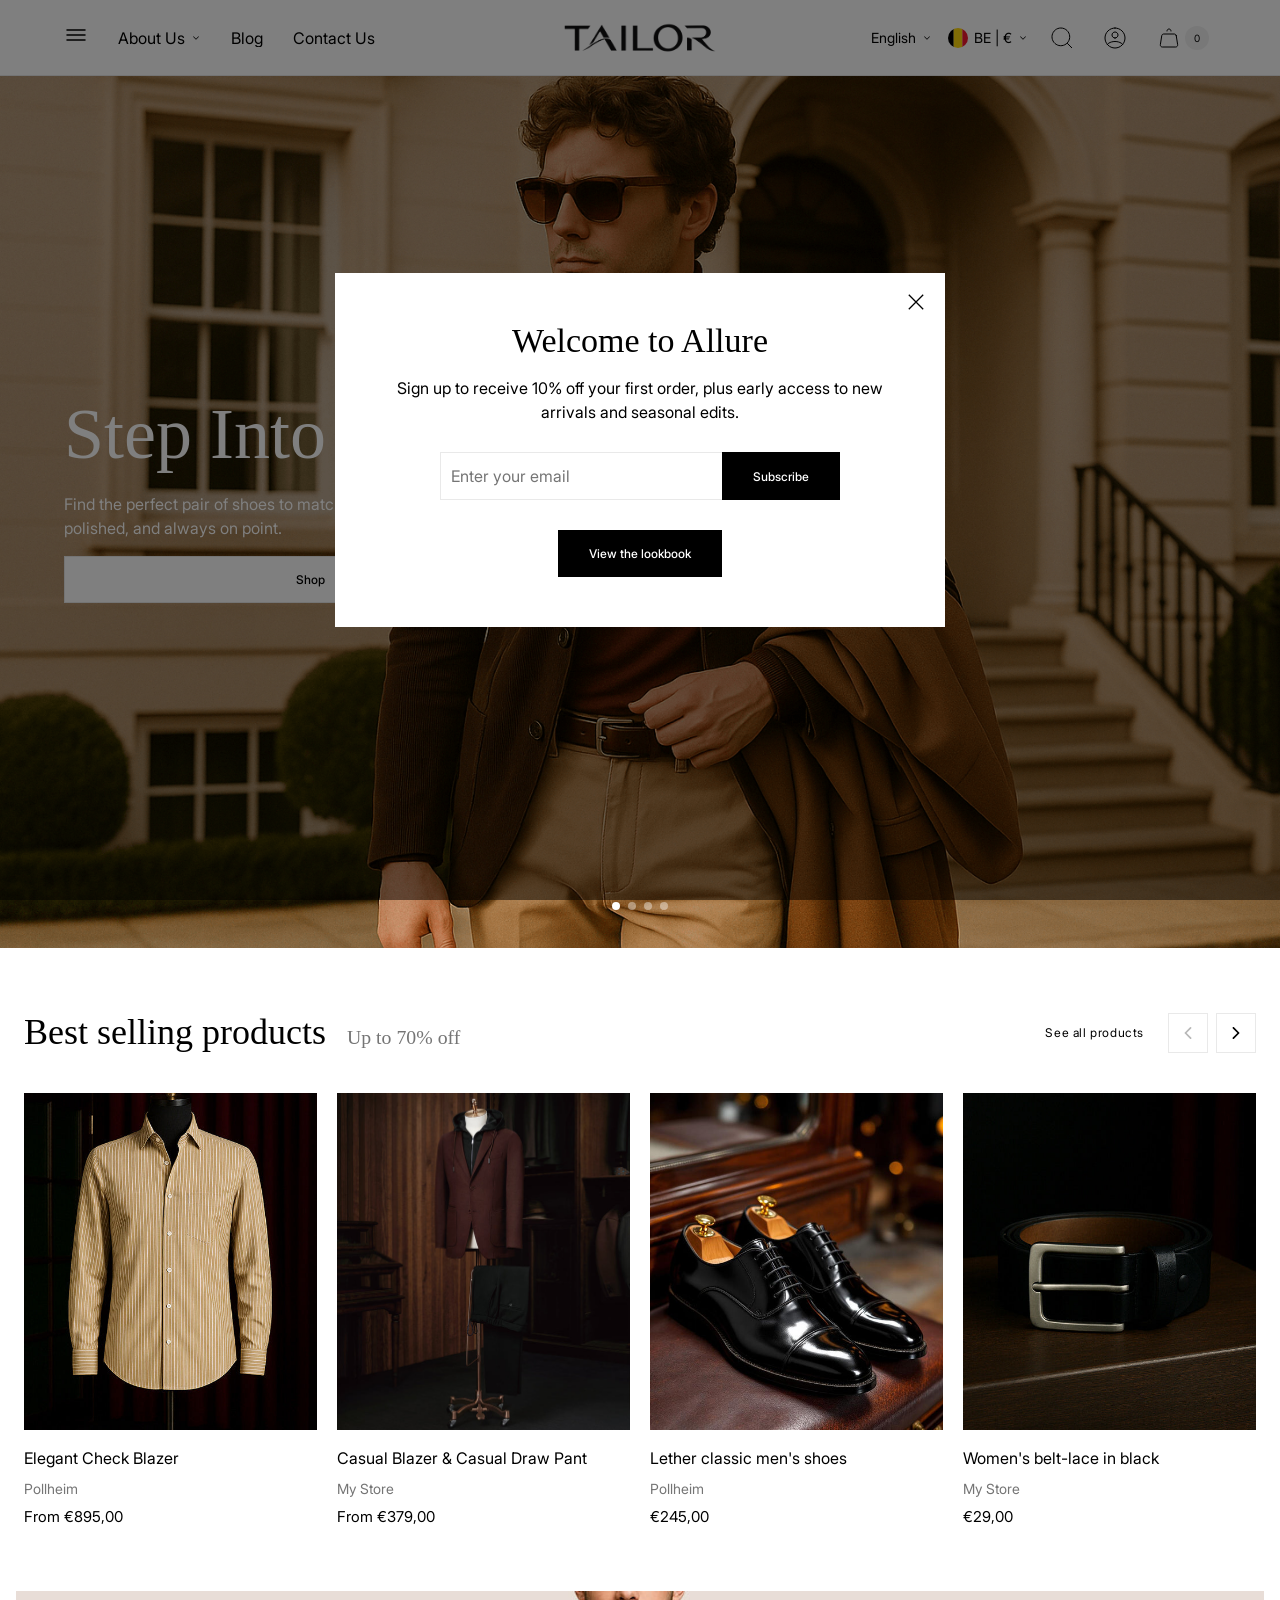
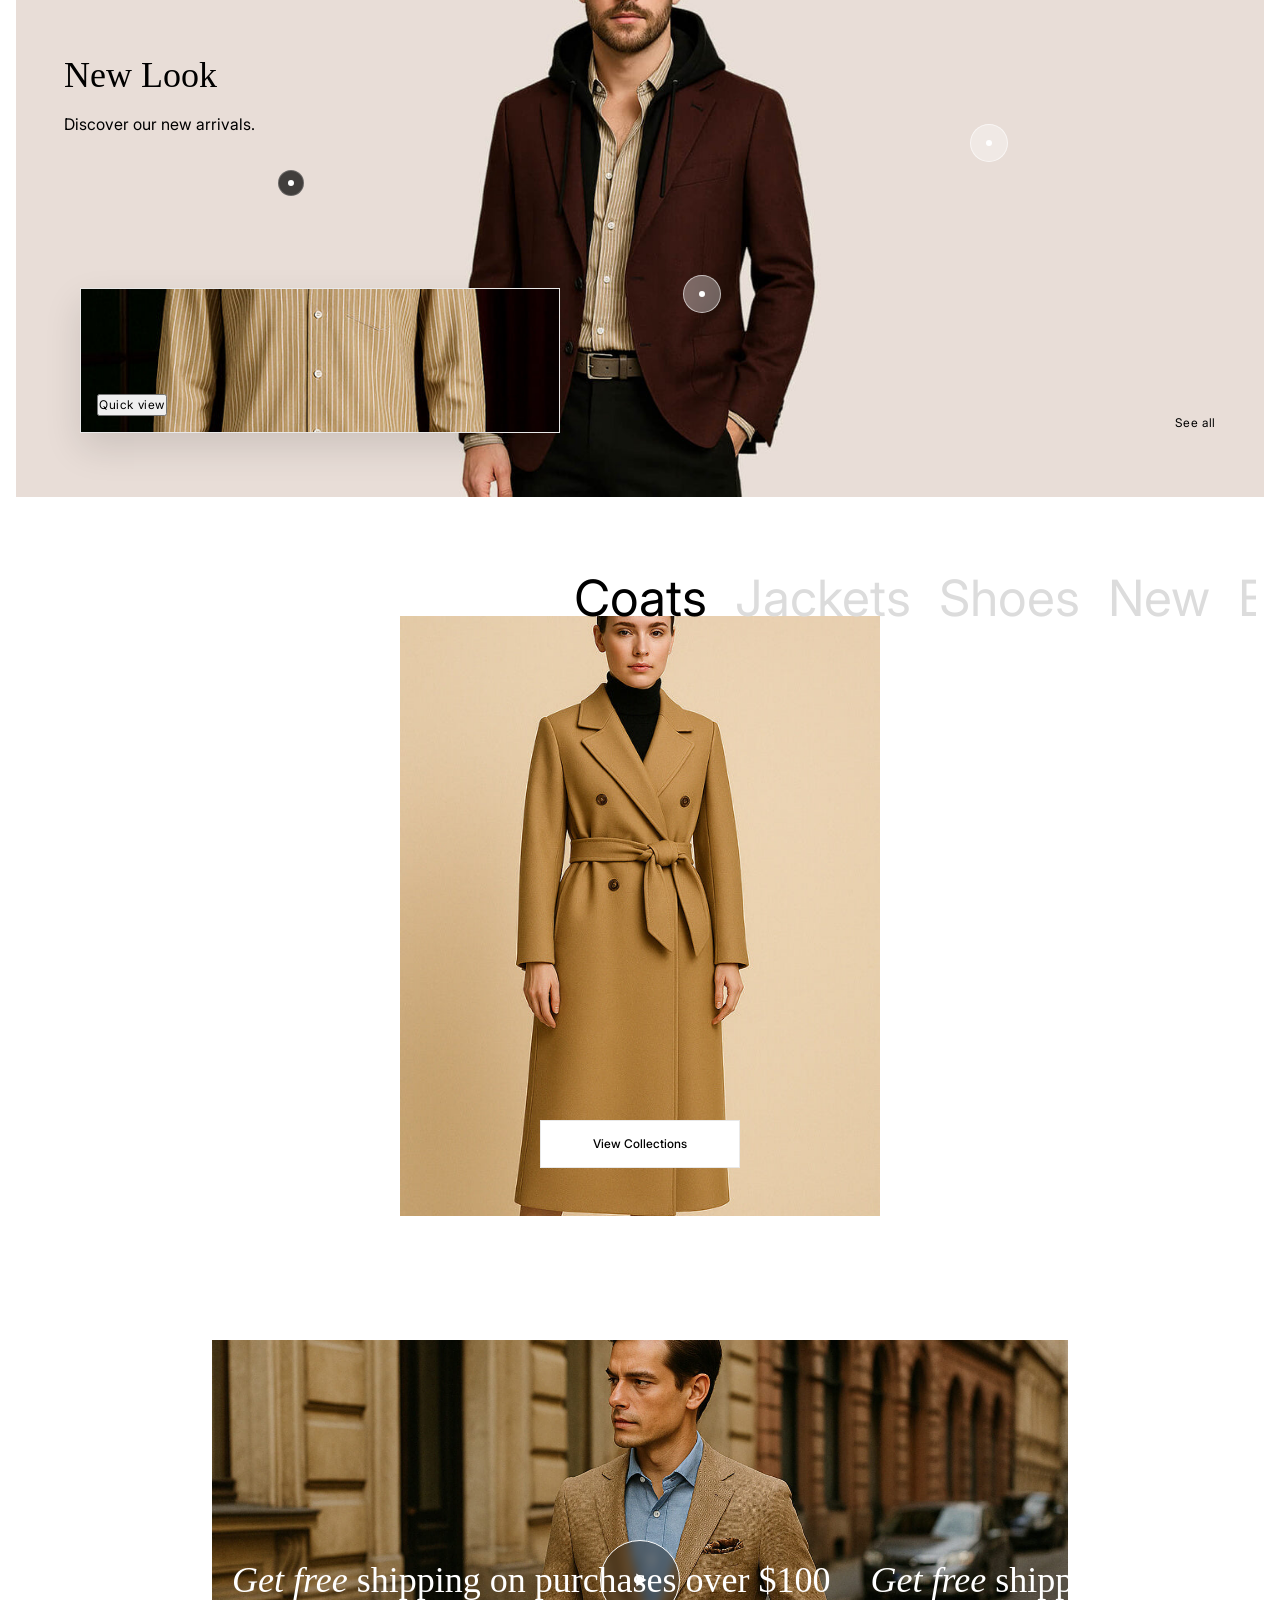
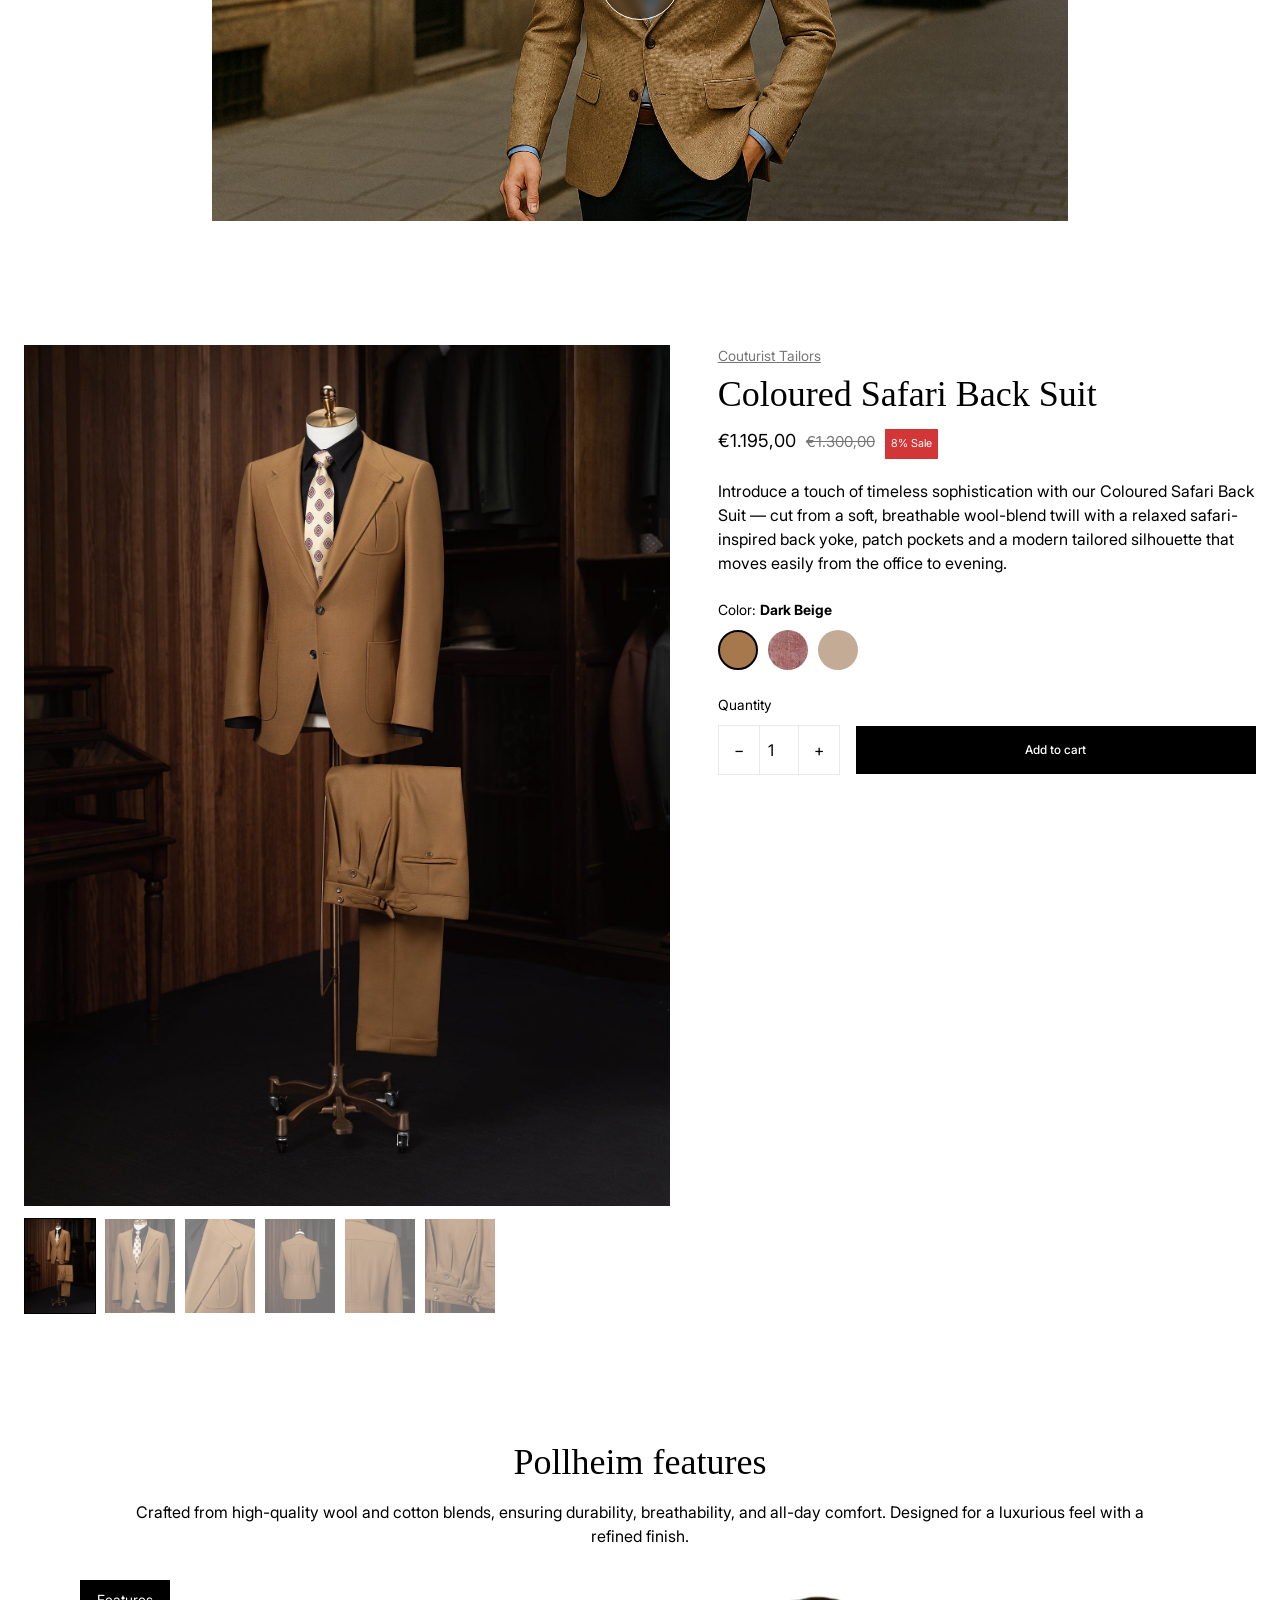
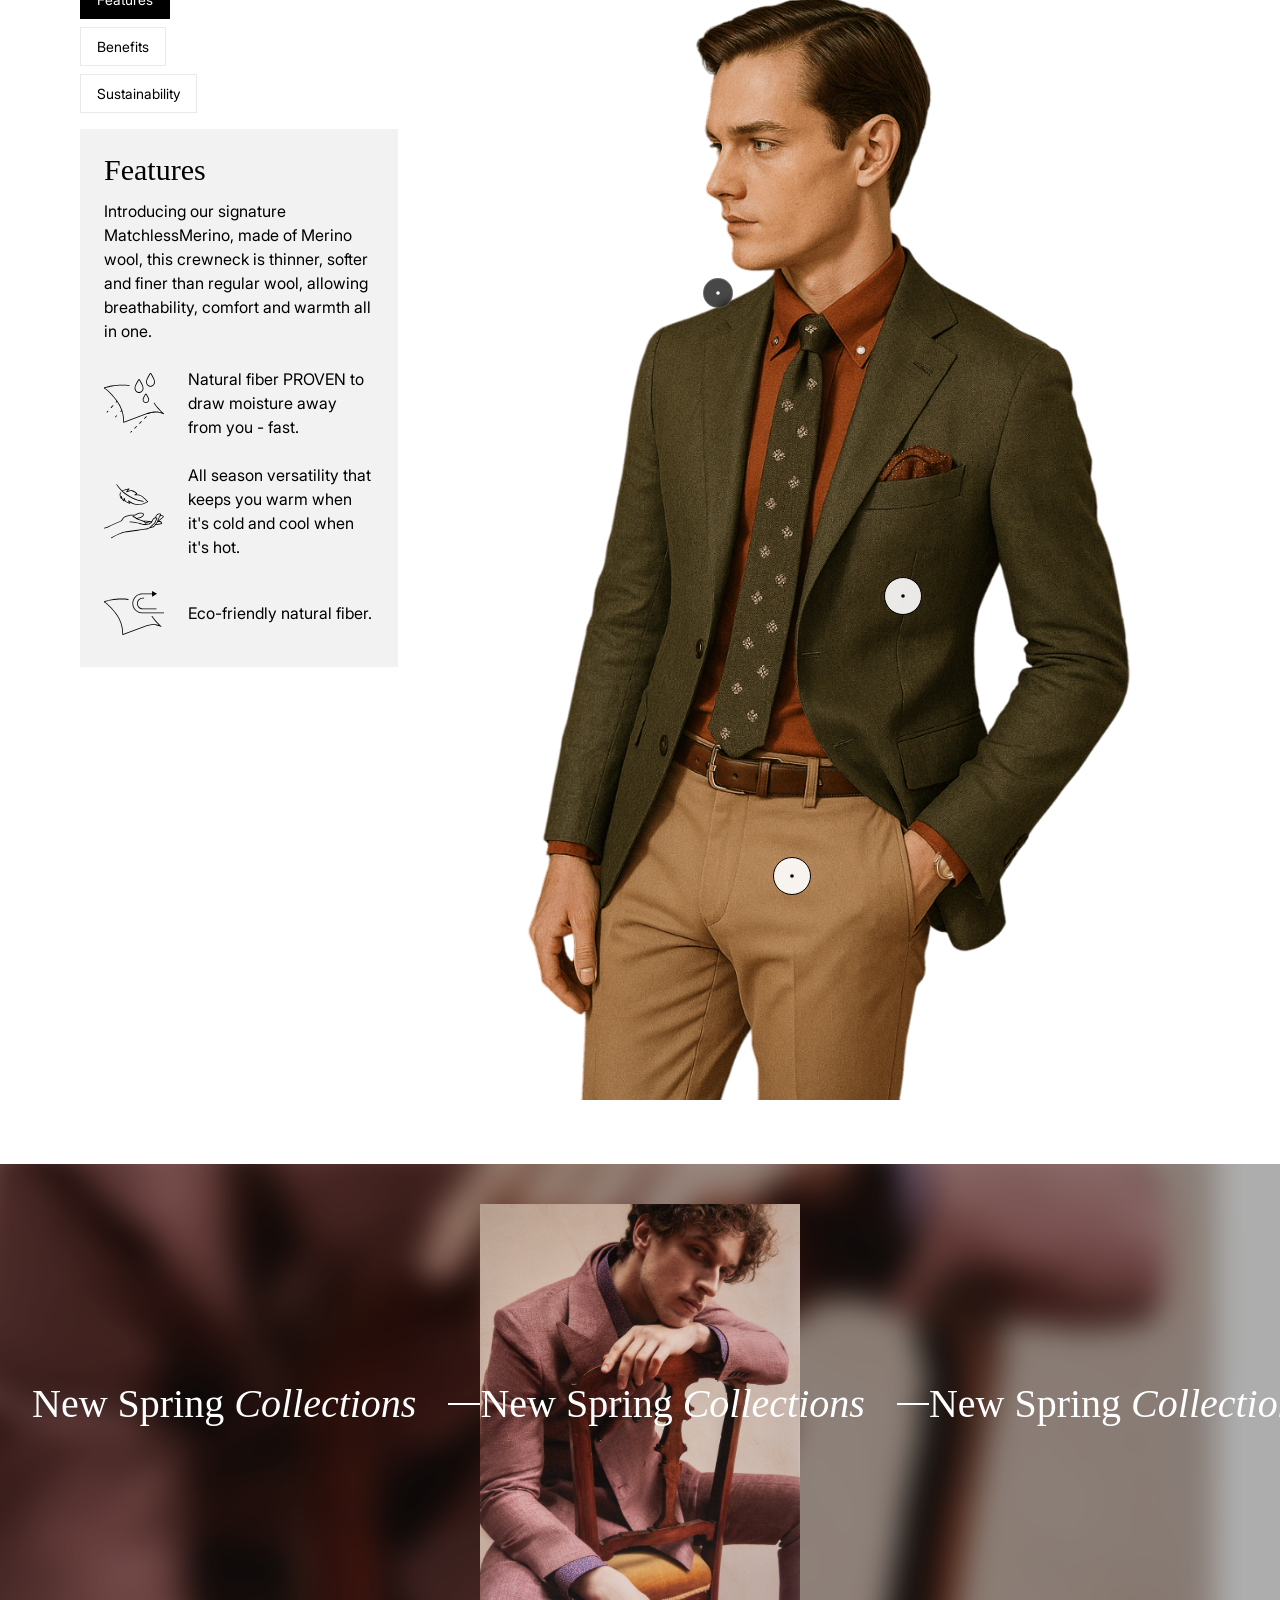
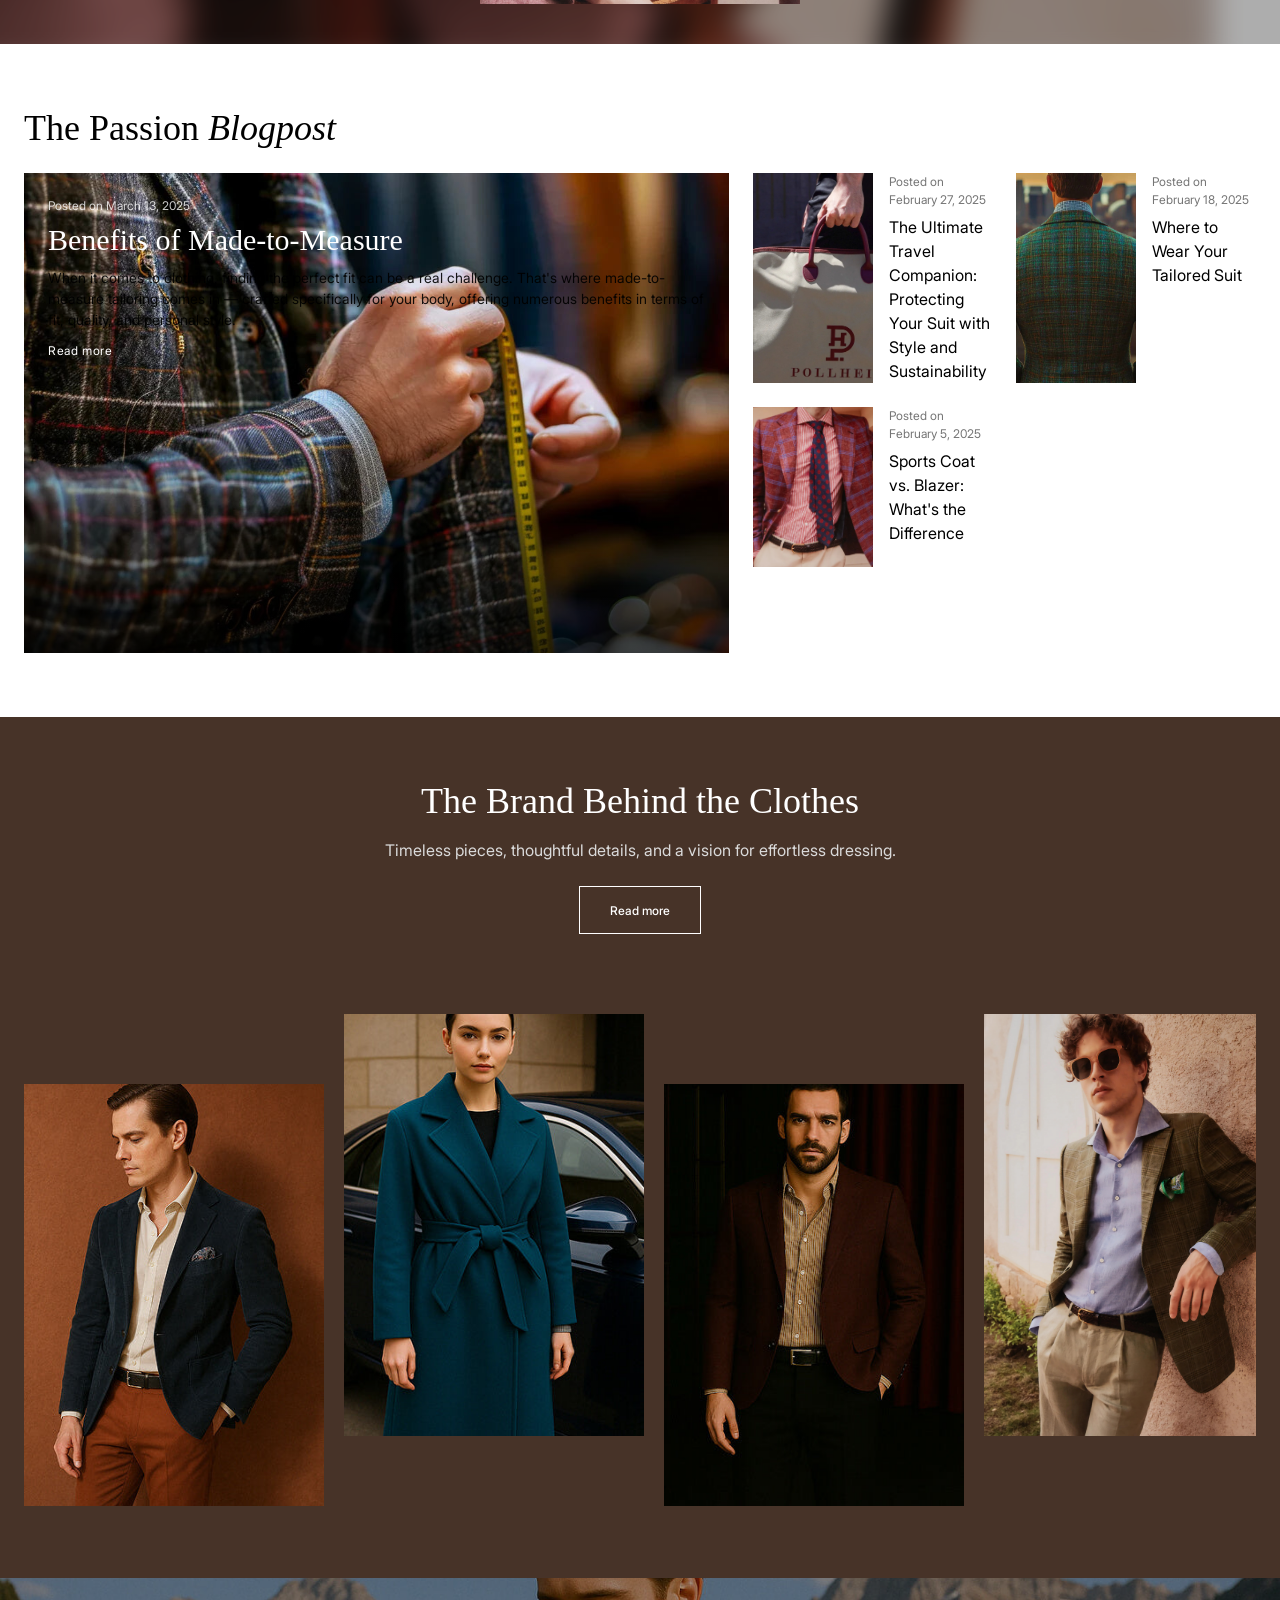
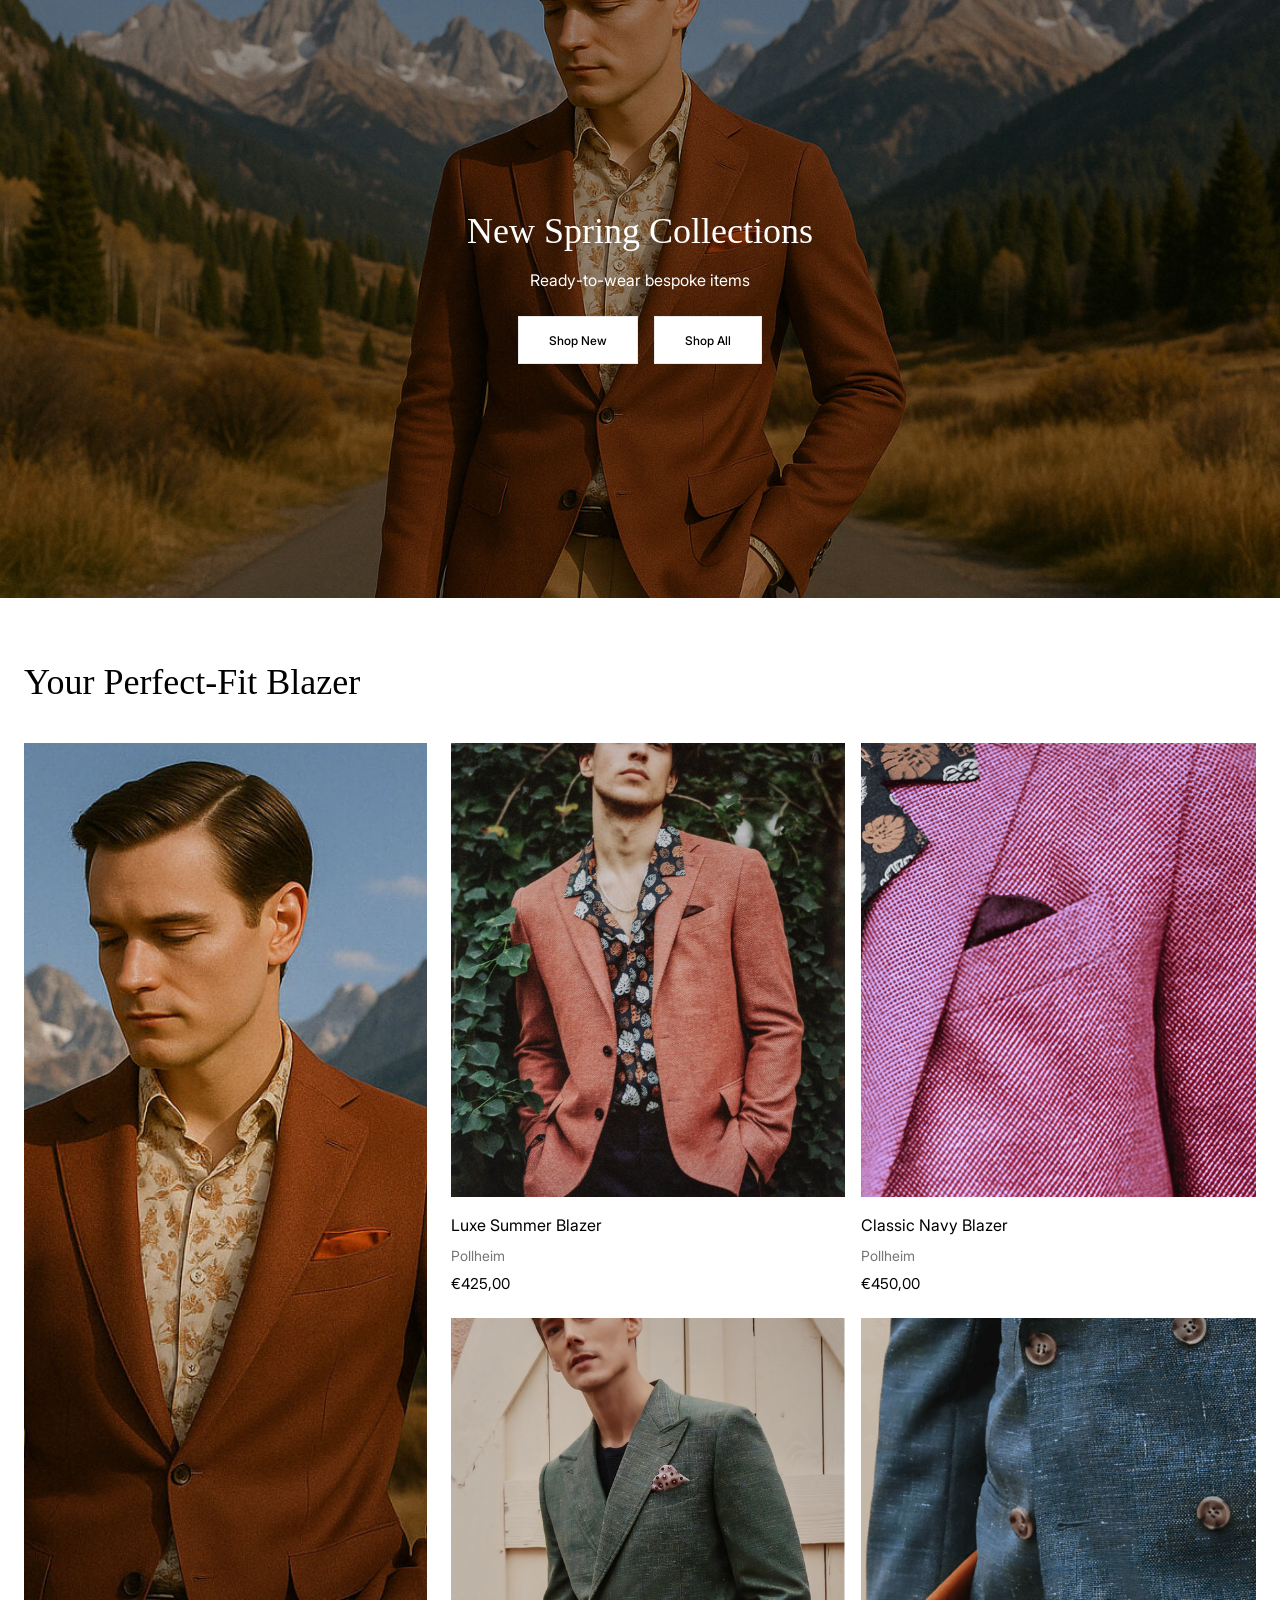
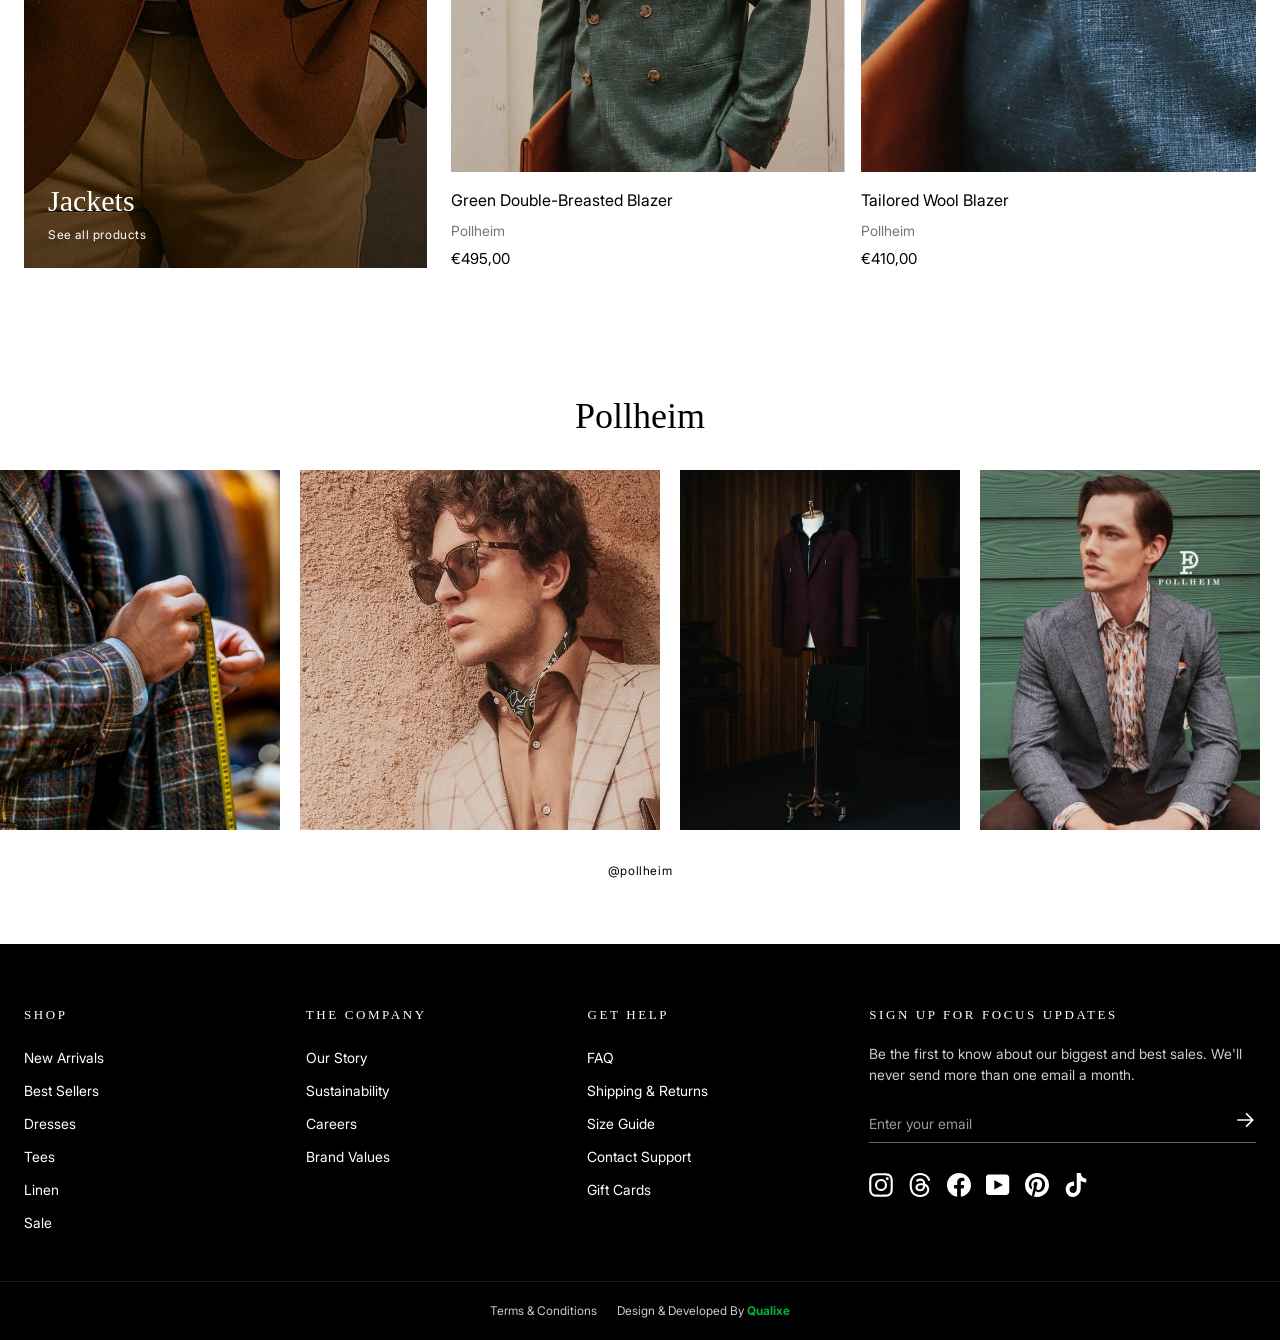
==== commit d62ee7a7: "changed logo" ====
--- a/index.html
+++ b/index.html
@@ -82,8 +82,8 @@
 			</nav>
 
 			<a href="./index.html" class="header__logo">
-				<img src="./assets/images/logo/allure_logo.svg" alt="Allure" class="header__logo-img header__logo-img--dark">
-				<img src="./assets/images/logo/allure_logo_white.svg" alt="Allure"
+				<img src="./assets/images/logo/tailor_logo.png" alt="Allure" class="header__logo-img header__logo-img--dark">
+				<img src="./assets/images/logo/tailor_logo_white.png" alt="Allure"
 					class="header__logo-img header__logo-img--light">
 			</a>
 
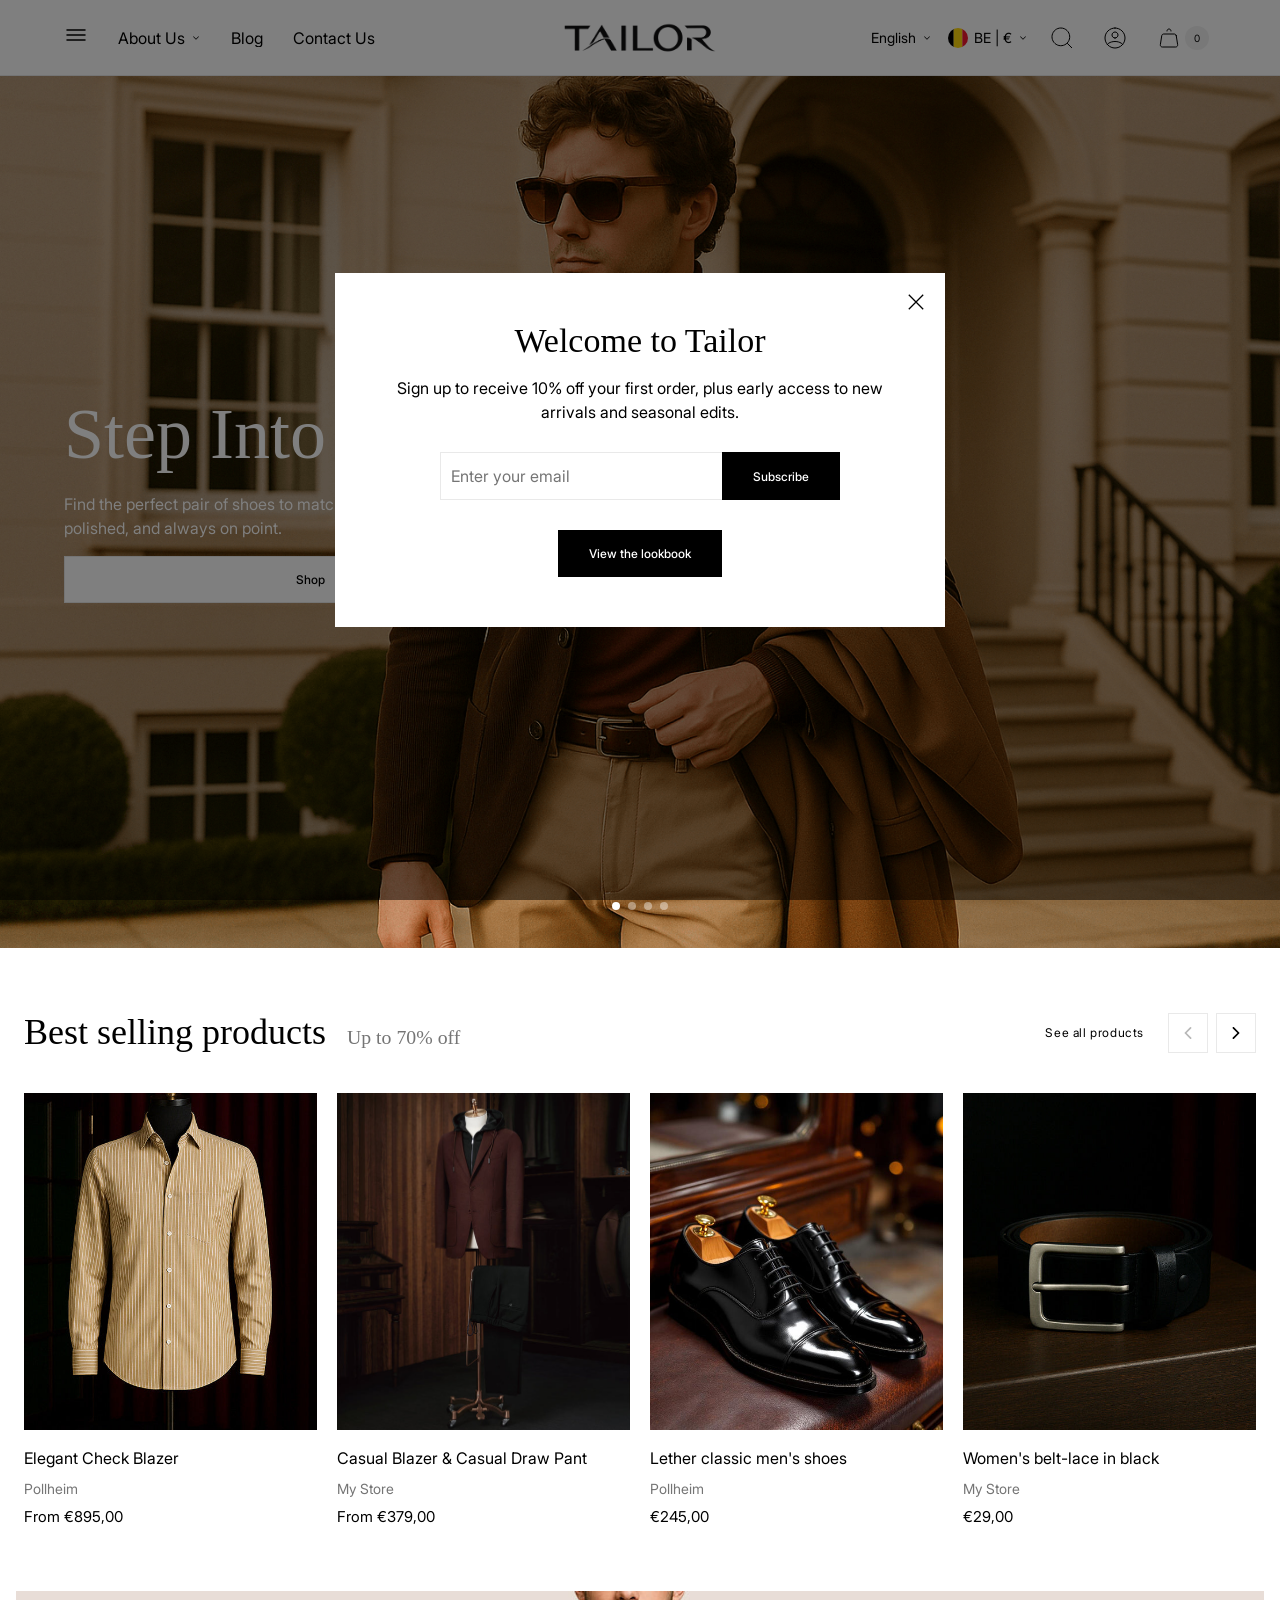
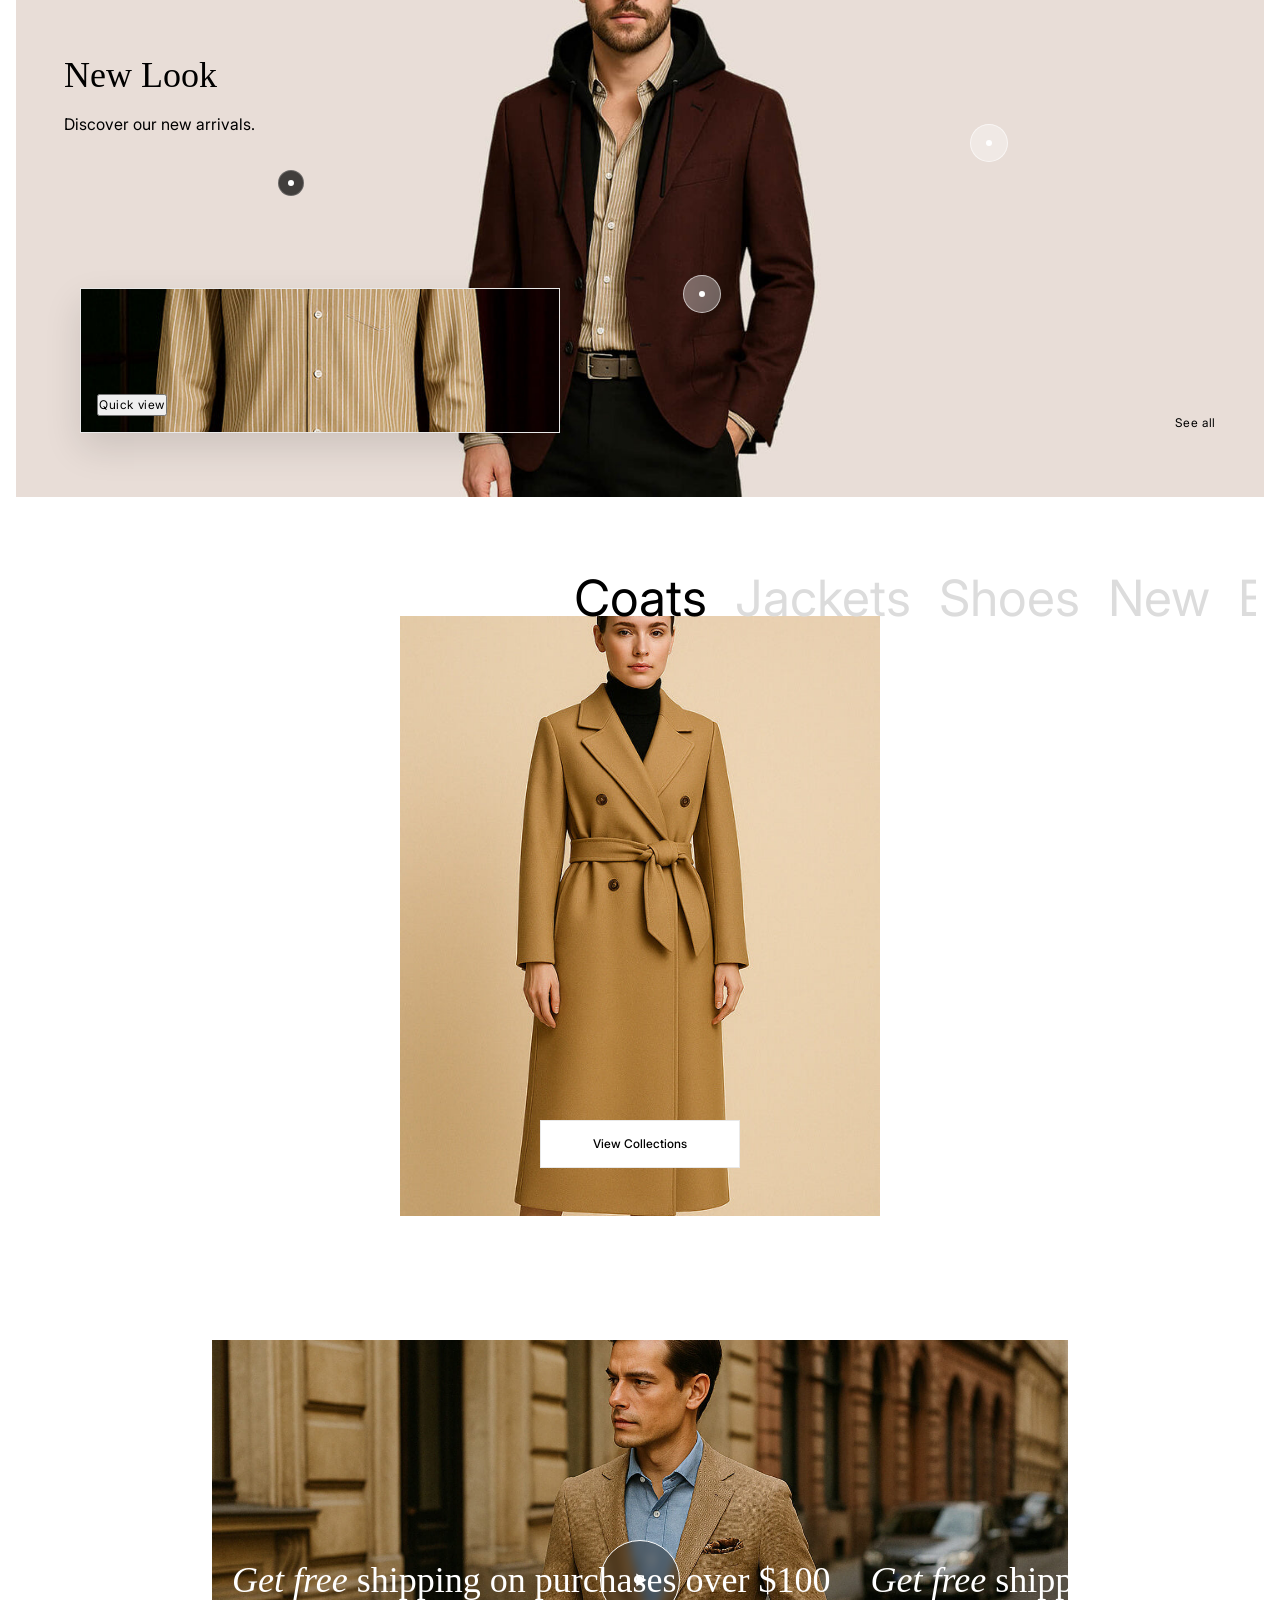
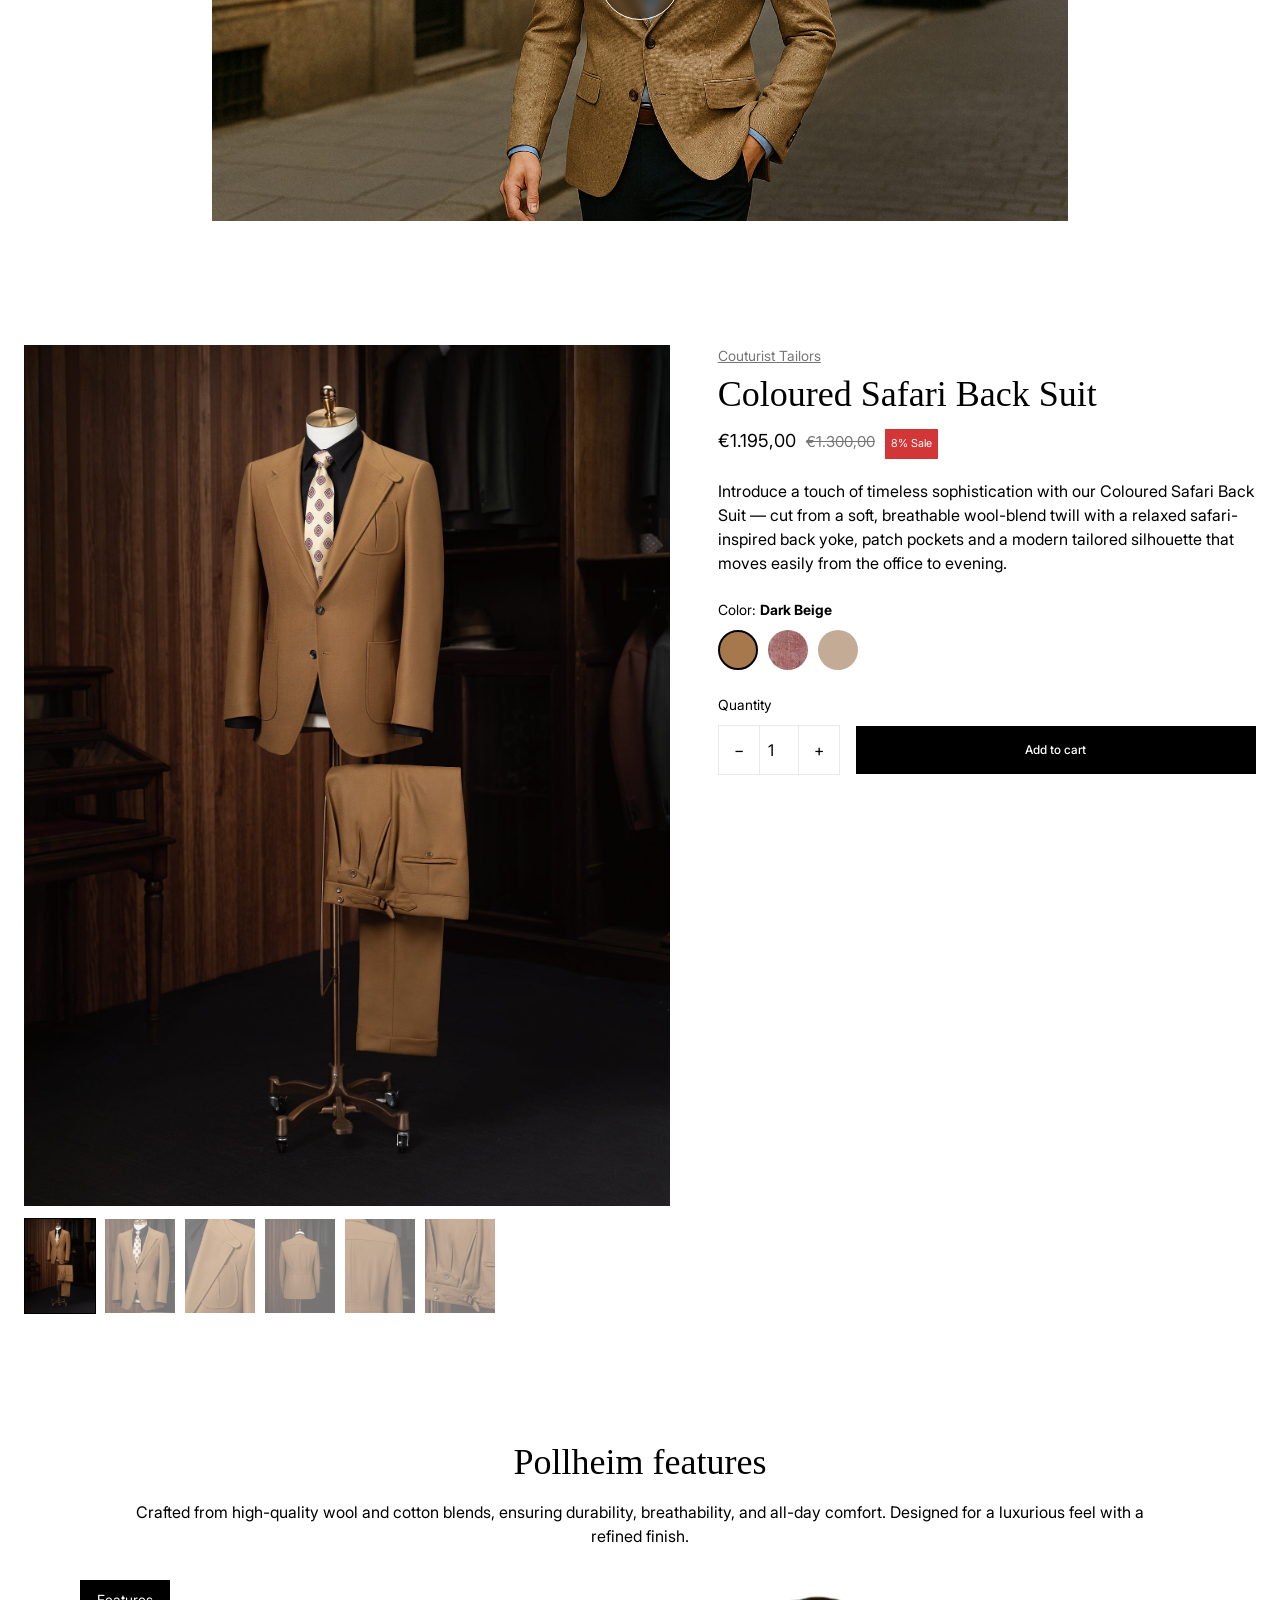
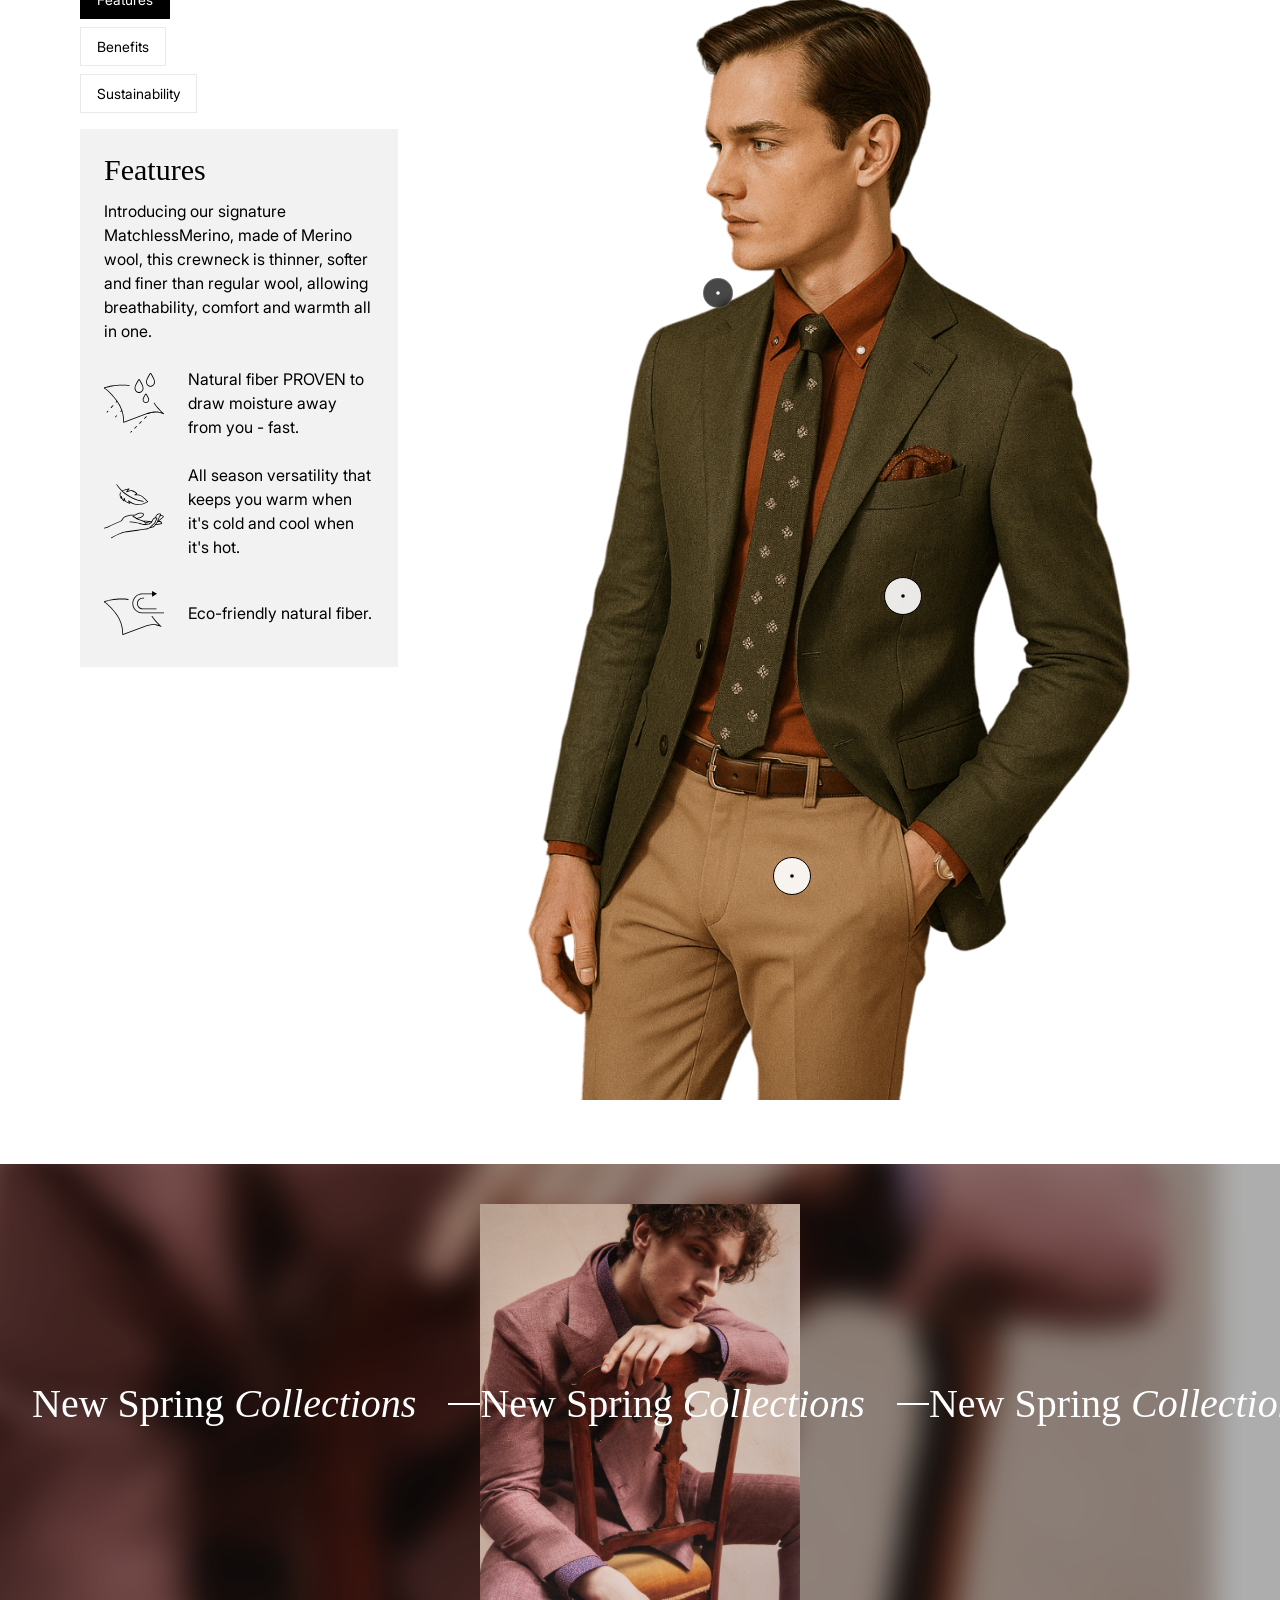
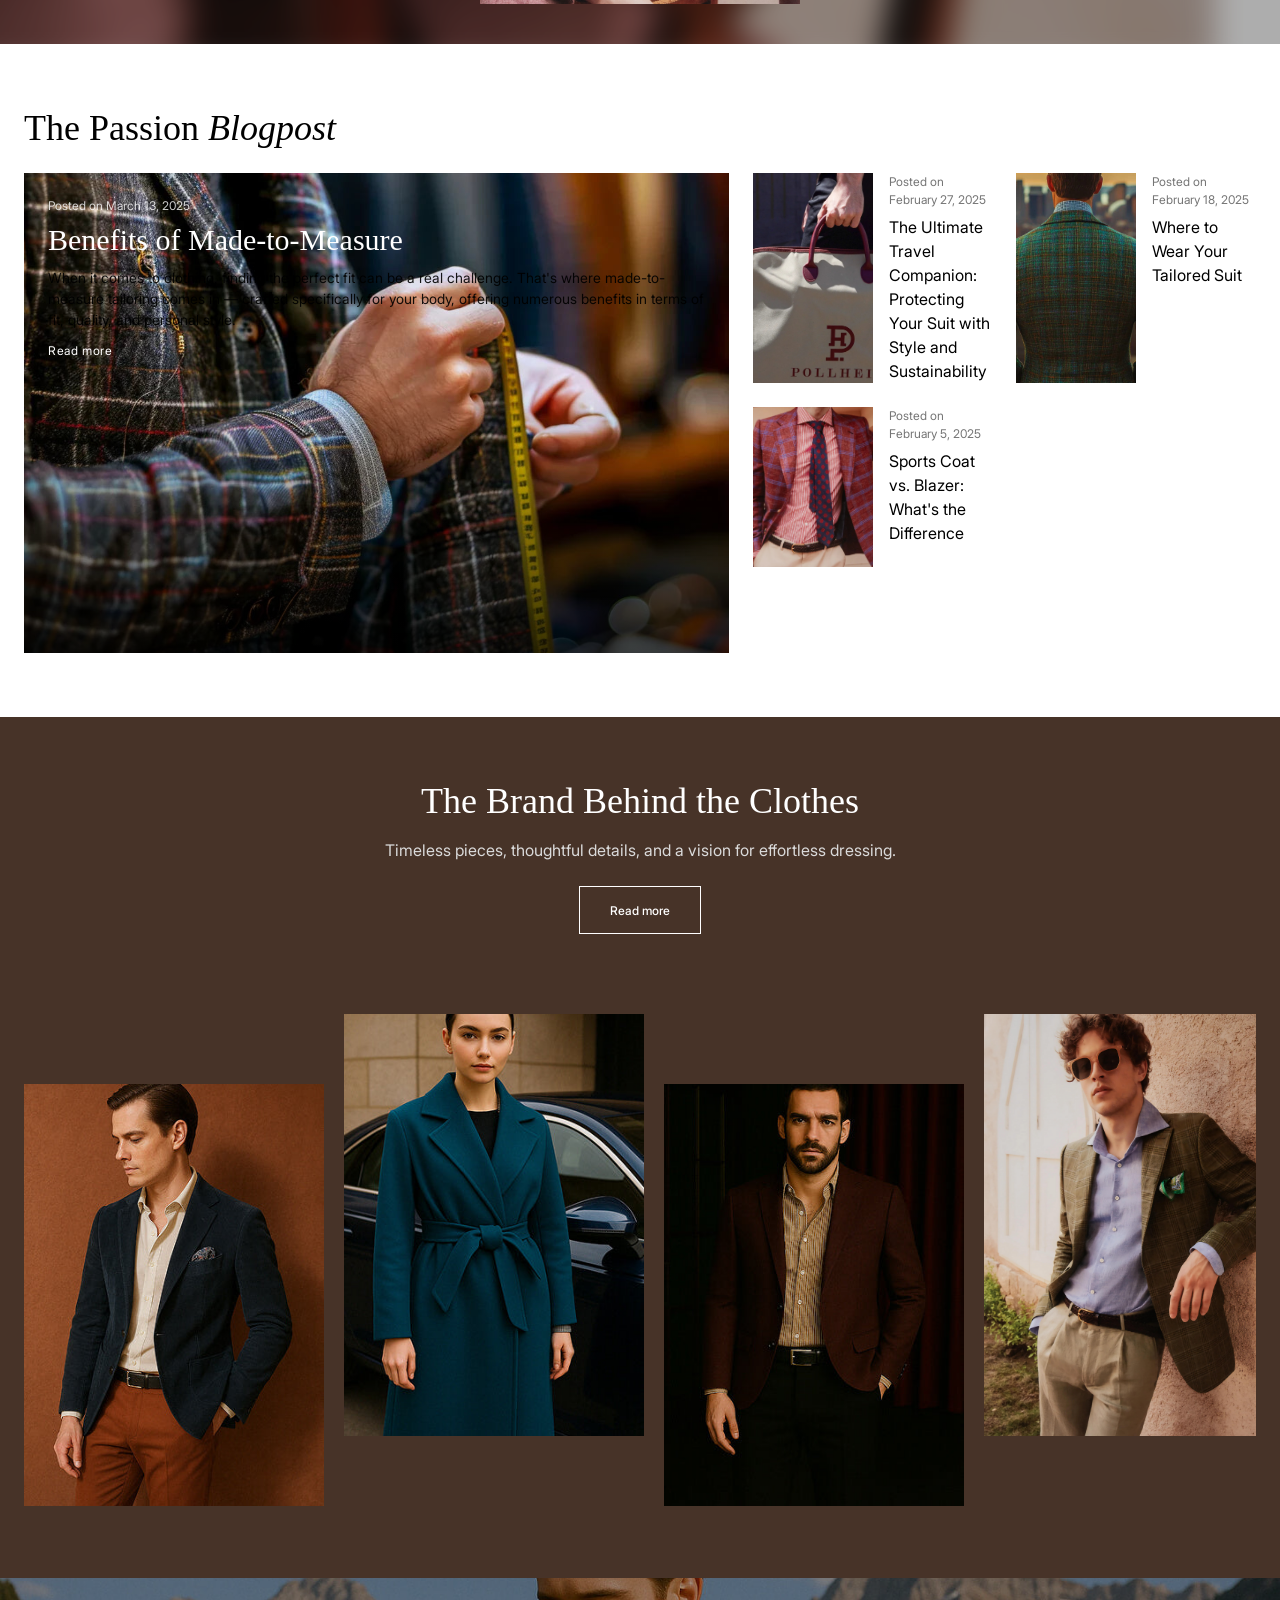
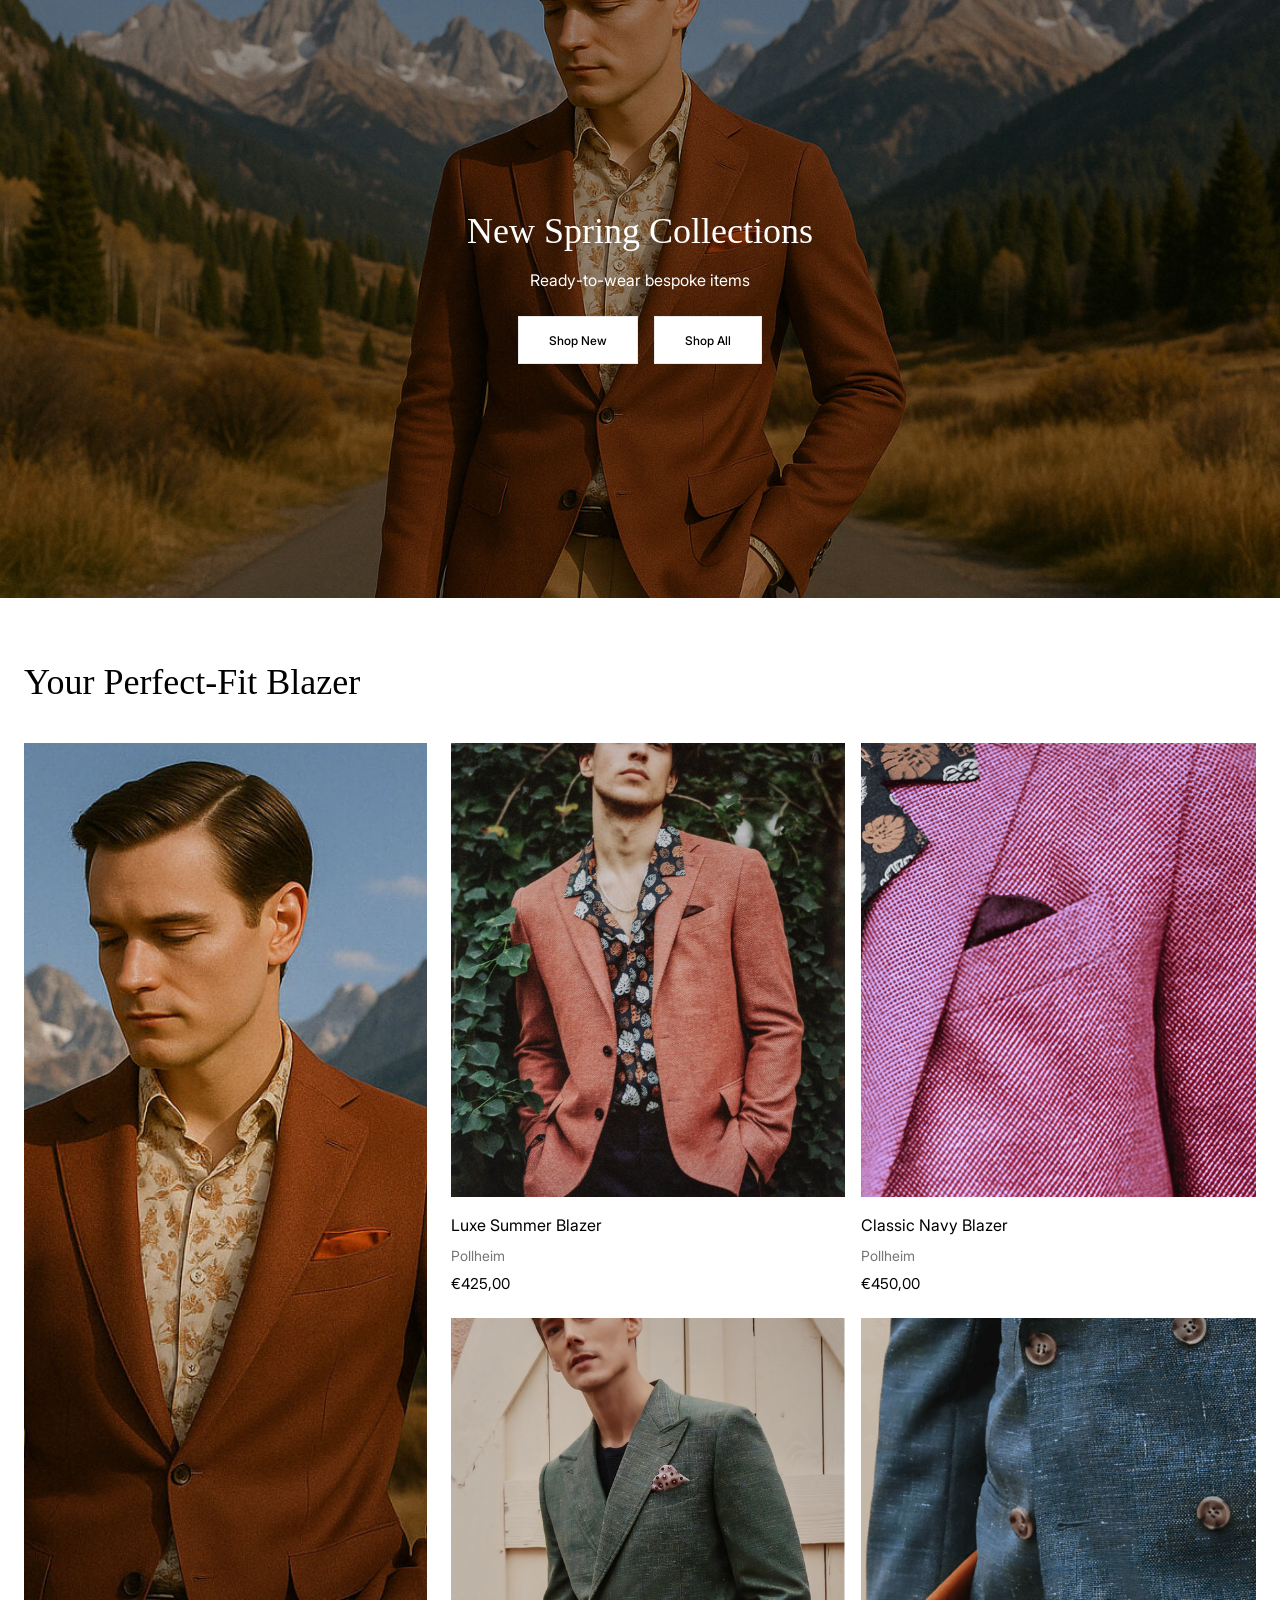
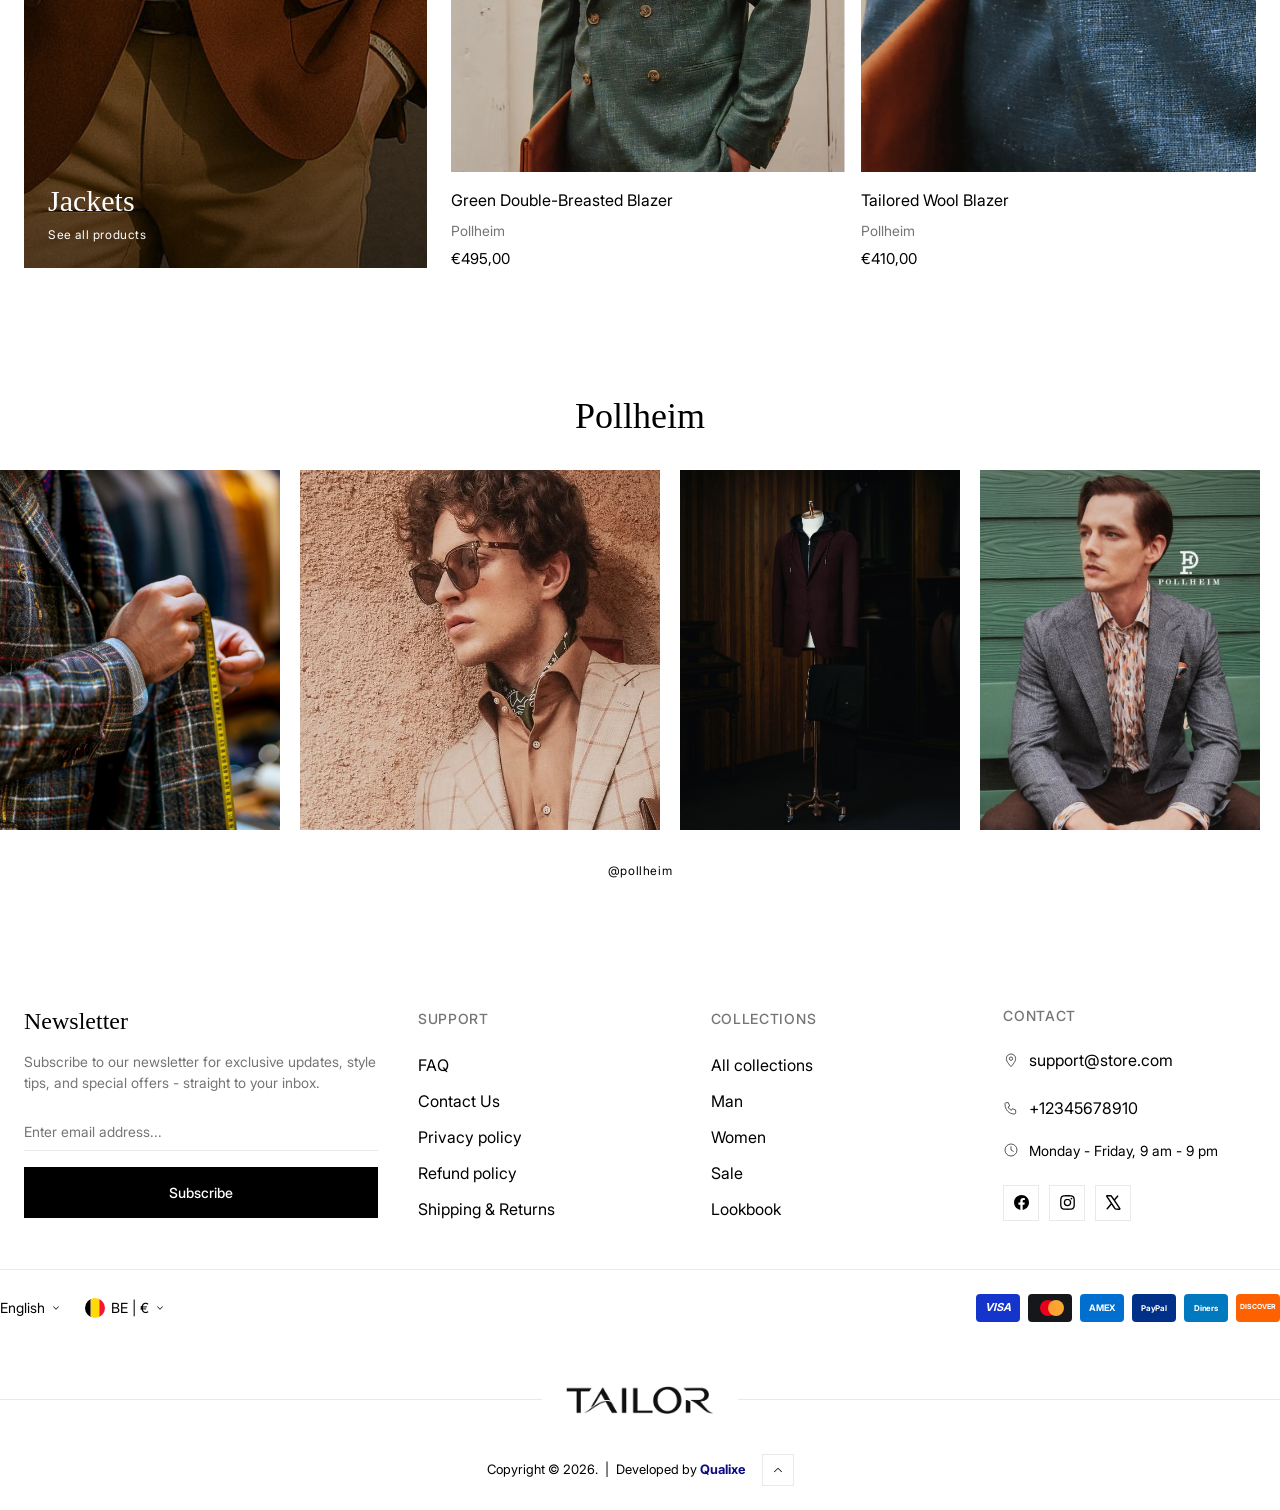
==== commit e2324b29: "fixed header, cart drawer, header search, footer" ====
--- a/index.html
+++ b/index.html
@@ -4,8 +4,9 @@
 <head>
 	<meta charset="UTF-8">
 	<meta name="viewport" content="width=device-width, initial-scale=1.0">
-	<title>Allure | Home</title>
+	<title>Tailor | Home</title>
 	<!-- link css -->
+	 <link rel="shortcut icon" href="./assets/images/logo/favicon_32x32.png" type="image/x-icon">
 	<link rel="stylesheet" href="./assets/css/swiper-bundle.min.css">
 	<link rel="stylesheet" href="./assets/css/style.css">
 </head>
@@ -82,21 +83,21 @@
 			</nav>
 
 			<a href="./index.html" class="header__logo">
-				<img src="./assets/images/logo/tailor_logo.png" alt="Allure" class="header__logo-img header__logo-img--dark">
-				<img src="./assets/images/logo/tailor_logo_white.png" alt="Allure"
+				<img src="./assets/images/logo/tailor_logo.png" alt="Tailor" class="header__logo-img header__logo-img--dark">
+				<img src="./assets/images/logo/tailor_logo_white.png" alt="Tailor"
 					class="header__logo-img header__logo-img--light">
 			</a>
 
 			<div class="header__utils">
 				<div class="header__localization only-desktop">
 					<button type="button" class="header__lang-btn" id="langToggle">
-						<span>English</span>
+						<span data-text="English"><span>English</span></span>
 						<svg class="chevron" viewBox="0 0 24 24" fill="none" xmlns="http://www.w3.org/2000/svg">
 							<path d="M5 9.01266L6.0219 8L12 13.9747L17.9781 8L19 9.01266L12 16L5 9.01266Z" fill="currentColor" />
 						</svg>
 					</button>
 					<ul class="header__lang-list" id="langList">
-						<li style="--i:0"><a href="#" lang="en"><span data-text="English"><span>English</span></span></a></li>
+						<li class="is-current" style="--i:0"><a href="#" lang="en"><span data-text="English"><span>English</span></span></a></li>
 						<li style="--i:1"><a href="#" lang="fr"><span data-text="Français"><span>Français</span></span></a></li>
 						<li style="--i:2"><a href="#" lang="nl"><span data-text="Nederlands"><span>Nederlands</span></span></a></li>
 					</ul>
@@ -104,7 +105,7 @@
 				<div class="header__currency only-desktop">
 					<button type="button" id="currencyToggle">
 						<img src="./assets/images/logo/flag-be.svg" alt="" class="header__currency-flag">
-						BE | €
+						<span data-text="BE | €"><span>BE | €</span></span>
 						<svg class="chevron" viewBox="0 0 24 24" fill="none" xmlns="http://www.w3.org/2000/svg">
 							<path d="M5 9.01266L6.0219 8L12 13.9747L17.9781 8L19 9.01266L12 16L5 9.01266Z" fill="currentColor" />
 						</svg>
@@ -112,7 +113,7 @@
 					<ul class="header__currency-list" id="currencyList">
 						<li style="--i:0"><a href="#"><img src="./assets/images/logo/flag-au.svg" alt="" class="header__currency-item-flag"><span data-text="Australia | €"><span>Australia | €</span></span></a></li>
 						<li style="--i:1"><a href="#"><img src="./assets/images/logo/flag-at.svg" alt="" class="header__currency-item-flag"><span data-text="Austria | €"><span>Austria | €</span></span></a></li>
-						<li style="--i:2"><a href="#"><img src="./assets/images/logo/flag-be.svg" alt="" class="header__currency-item-flag"><span data-text="Belgium | €"><span>Belgium | €</span></span></a></li>
+						<li class="is-current" style="--i:2"><a href="#"><img src="./assets/images/logo/flag-be.svg" alt="" class="header__currency-item-flag"><span data-text="Belgium | €"><span>Belgium | €</span></span></a></li>
 						<li style="--i:3"><a href="#"><img src="./assets/images/logo/flag-fr.svg" alt="" class="header__currency-item-flag"><span data-text="France | €"><span>France | €</span></span></a></li>
 						<li style="--i:4"><a href="#"><img src="./assets/images/logo/flag-de.svg" alt="" class="header__currency-item-flag"><span data-text="Germany | €"><span>Germany | €</span></span></a></li>
 						<li style="--i:5"><a href="#"><img src="./assets/images/logo/flag-ie.svg" alt="" class="header__currency-item-flag"><span data-text="Ireland | €"><span>Ireland | €</span></span></a></li>
@@ -300,13 +301,13 @@
 				<div class="nav-drawer__localization only-mobile" style="--i:12">
 					<div class="header__localization">
 						<button type="button" class="header__lang-btn" id="langToggleMobile">
-							<span>English</span>
+							<span data-text="English"><span>English</span></span>
 							<svg class="chevron" viewBox="0 0 24 24" fill="none" xmlns="http://www.w3.org/2000/svg">
 								<path d="M5 9.01266L6.0219 8L12 13.9747L17.9781 8L19 9.01266L12 16L5 9.01266Z" fill="currentColor" />
 							</svg>
 						</button>
 						<ul class="header__lang-list" id="langListMobile">
-							<li style="--i:0"><a href="#" lang="en"><span data-text="English"><span>English</span></span></a></li>
+							<li class="is-current" style="--i:0"><a href="#" lang="en"><span data-text="English"><span>English</span></span></a></li>
 							<li style="--i:1"><a href="#" lang="fr"><span data-text="Français"><span>Français</span></span></a></li>
 							<li style="--i:2"><a href="#" lang="nl"><span data-text="Nederlands"><span>Nederlands</span></span></a></li>
 						</ul>
@@ -314,7 +315,7 @@
 					<div class="header__currency">
 						<button type="button" id="currencyToggleMobile">
 							<img src="./assets/images/logo/flag-be.svg" alt="" class="header__currency-flag">
-							BE | €
+							<span data-text="BE | €"><span>BE | €</span></span>
 							<svg class="chevron" viewBox="0 0 24 24" fill="none" xmlns="http://www.w3.org/2000/svg">
 								<path d="M5 9.01266L6.0219 8L12 13.9747L17.9781 8L19 9.01266L12 16L5 9.01266Z" fill="currentColor" />
 							</svg>
@@ -322,7 +323,7 @@
 						<ul class="header__currency-list" id="currencyListMobile">
 							<li style="--i:0"><a href="#"><img src="./assets/images/logo/flag-au.svg" alt="" class="header__currency-item-flag"><span data-text="Australia | €"><span>Australia | €</span></span></a></li>
 							<li style="--i:1"><a href="#"><img src="./assets/images/logo/flag-at.svg" alt="" class="header__currency-item-flag"><span data-text="Austria | €"><span>Austria | €</span></span></a></li>
-							<li style="--i:2"><a href="#"><img src="./assets/images/logo/flag-be.svg" alt="" class="header__currency-item-flag"><span data-text="Belgium | €"><span>Belgium | €</span></span></a></li>
+							<li class="is-current" style="--i:2"><a href="#"><img src="./assets/images/logo/flag-be.svg" alt="" class="header__currency-item-flag"><span data-text="Belgium | €"><span>Belgium | €</span></span></a></li>
 							<li style="--i:3"><a href="#"><img src="./assets/images/logo/flag-fr.svg" alt="" class="header__currency-item-flag"><span data-text="France | €"><span>France | €</span></span></a></li>
 							<li style="--i:4"><a href="#"><img src="./assets/images/logo/flag-de.svg" alt="" class="header__currency-item-flag"><span data-text="Germany | €"><span>Germany | €</span></span></a></li>
 							<li style="--i:5"><a href="#"><img src="./assets/images/logo/flag-ie.svg" alt="" class="header__currency-item-flag"><span data-text="Ireland | €"><span>Ireland | €</span></span></a></li>
@@ -507,7 +508,11 @@
 	<!-- cart drawer -->
 	<div class="cart-drawer" id="cartDrawer">
 		<div class="cart-drawer__header">
-			<h2>Cart</h2>
+			<h2 class="cart-drawer__title-empty" id="cartTitleEmpty">Your cart (0)</h2>
+			<div class="cart-drawer__tabs" id="cartTabs" hidden>
+				<button type="button" class="cart-drawer__tab is-active" id="cartTabMain" data-tab="cart">Your cart (<span id="cartTabCount">0</span>)</button>
+				<button type="button" class="cart-drawer__tab" id="cartTabUpsell" data-tab="upsell">Upsell products</button>
+			</div>
 			<button class="cart-drawer__close" id="cartClose" aria-label="Close cart">
 				<svg viewBox="0 0 20 20" fill="none" xmlns="http://www.w3.org/2000/svg">
 					<path d="M4 4l12 12M16 4L4 16" stroke="currentColor" stroke-width="1.4" />
@@ -517,24 +522,88 @@
 
 		<div class="cart-drawer__body">
 			<div class="cart-drawer__empty" id="cartEmpty">
-				<p>Your cart is currently empty.</p>
-				<a href="./index.html" class="btn">Continue shopping</a>
-			</div>
-
-			<div class="cart-drawer__items" id="cartItems"></div>
+				<p class="cart-drawer__empty-heading">Your cart is empty</p>
+				<p class="cart-drawer__empty-text">Tax included and shipping calculated at checkout</p>
+			</div>
+
+			<div class="cart-drawer__panel" id="cartPanelMain">
+				<div class="cart-drawer__items" id="cartItems"></div>
+
+				<div class="cart-drawer__shipping" id="cartShipping" hidden>
+					<p class="cart-drawer__shipping-label" id="cartShippingLabel"></p>
+					<div class="cart-drawer__shipping-bar">
+						<div class="cart-drawer__shipping-bar-fill" id="cartShippingFill"></div>
+					</div>
+				</div>
+			</div>
+
+			<div class="cart-drawer__panel" id="cartPanelUpsell" hidden>
+				<ul class="cart-drawer__upsell-list" id="cartUpsellList"></ul>
+			</div>
 		</div>
 
 		<div class="cart-drawer__footer" id="cartFooter" hidden>
+			<div class="cart-drawer__accordion-group">
+					<details class="cart-drawer__accordion">
+						<summary class="cart-drawer__accordion-heading">
+							<span class="cart-drawer__accordion-icon">
+								<svg class="icon-plus" viewBox="0 0 24 24" fill="none" xmlns="http://www.w3.org/2000/svg">
+									<path d="M6 12H18" stroke="currentColor" stroke-linecap="round" />
+									<path d="M12 18V6" stroke="currentColor" stroke-linecap="round" />
+								</svg>
+								<svg class="icon-minus" viewBox="0 0 24 24" fill="none" xmlns="http://www.w3.org/2000/svg">
+									<path d="M6 12H18" stroke="currentColor" stroke-linecap="round" />
+								</svg>
+							</span>
+							<span>Discount</span>
+						</summary>
+						<div class="cart-drawer__accordion-content">
+							<div class="cart-drawer__accordion-inner">
+								<form class="cart-drawer__discount-form" id="cartDiscountForm">
+									<input type="text" placeholder="Discount code" aria-label="Discount code" id="cartDiscountInput">
+									<button type="button" class="cart-drawer__discount-apply" id="cartDiscountApply">Apply</button>
+								</form>
+							</div>
+						</div>
+					</details>
+					<details class="cart-drawer__accordion">
+						<summary class="cart-drawer__accordion-heading">
+							<span class="cart-drawer__accordion-icon">
+								<svg class="icon-plus" viewBox="0 0 24 24" fill="none" xmlns="http://www.w3.org/2000/svg">
+									<path d="M6 12H18" stroke="currentColor" stroke-linecap="round" />
+									<path d="M12 18V6" stroke="currentColor" stroke-linecap="round" />
+								</svg>
+								<svg class="icon-minus" viewBox="0 0 24 24" fill="none" xmlns="http://www.w3.org/2000/svg">
+									<path d="M6 12H18" stroke="currentColor" stroke-linecap="round" />
+								</svg>
+							</span>
+							<span>Add a note to your order</span>
+						</summary>
+						<div class="cart-drawer__accordion-content">
+							<div class="cart-drawer__accordion-inner">
+								<textarea placeholder="Add a note to your order" aria-label="Add a note to your order" id="cartNoteInput"></textarea>
+							</div>
+						</div>
+					</details>
+				</div>
+
+			<div class="cart-drawer__benefit">
+				<svg viewBox="0 0 24 24" fill="none" xmlns="http://www.w3.org/2000/svg">
+					<rect x="2" y="5" width="20" height="14" rx="2" stroke="currentColor" />
+					<path d="M2 10H22" stroke="currentColor" />
+				</svg>
+				<span>BECOME CLUB MEMBER AND GET SPECIAL OFFERS</span>
+			</div>
+
 			<div class="cart-drawer__row">
-				<span>Subtotal</span>
-				<span id="cartSubtotal">$0</span>
-			</div>
-			<p class="cart-drawer__shipping-note">Shipping, taxes, and discount codes calculated at checkout.</p>
-			<label class="cart-drawer__terms">
-				<input type="checkbox" id="cartTerms">
-				I agree with the <a href="terms.html">terms and conditions</a>
-			</label>
-			<button type="button" class="btn cart-drawer__checkout" id="cartCheckout">Check out</button>
+				<span>Subtotal:</span>
+				<span id="cartSubtotal">€0,00</span>
+			</div>
+			<p class="cart-drawer__shipping-note">Tax included and shipping calculated at checkout</p>
+			<div class="cart-drawer__ctas">
+				<a href="#" class="cart-drawer__cta cart-drawer__cta--view">View cart</a>
+				<button type="button" class="cart-drawer__cta cart-drawer__cta--checkout" id="cartCheckout">Checkout</button>
+			</div>
 		</div>
 	</div>
 	<!-- shared drawer overlay backdrop -->
@@ -1515,43 +1584,17 @@
 	<!-- footer start -->
 	<footer class="footer">
 		<div class="footer__top container">
+			<div class="footer__col footer__newsletter">
+				<h2 class="footer__heading">Newsletter</h2>
+				<p>Subscribe to our newsletter for exclusive updates, style tips, and special offers - straight to your inbox.</p>
+				<form class="footer__newsletter-form" onsubmit="return false;">
+					<input type="email" placeholder="Enter email address..." required>
+				</form>
+				<button type="submit" class="footer__newsletter-submit">Subscribe</button>
+			</div>
 			<div class="footer__col">
 				<details class="footer__accordion" open>
-					<summary class="footer__col-heading">Shop
-						<svg class="chevron footer__accordion-chevron" viewBox="0 0 28 16" fill="none"
-							xmlns="http://www.w3.org/2000/svg">
-							<path d="m1.57 1.59 12.76 12.77L27.1 1.59" stroke-width="2" stroke="currentColor" fill="none" />
-						</svg>
-					</summary>
-					<ul class="footer__accordion-content">
-						<li><a href="collections.html">New Arrivals</a></li>
-						<li><a href="collections.html">Best Sellers</a></li>
-						<li><a href="collections.html">Dresses</a></li>
-						<li><a href="collections.html">Tees</a></li>
-						<li><a href="collections.html">Linen</a></li>
-						<li><a href="collections.html">Sale</a></li>
-					</ul>
-				</details>
-			</div>
-			<div class="footer__col">
-				<details class="footer__accordion" open>
-					<summary class="footer__col-heading">The Company
-						<svg class="chevron footer__accordion-chevron" viewBox="0 0 28 16" fill="none"
-							xmlns="http://www.w3.org/2000/svg">
-							<path d="m1.57 1.59 12.76 12.77L27.1 1.59" stroke-width="2" stroke="currentColor" fill="none" />
-						</svg>
-					</summary>
-					<ul class="footer__accordion-content">
-						<li><a href="about.html">Our Story</a></li>
-						<li><a href="sustainability.html">Sustainability</a></li>
-						<li><a href="career.html">Careers</a></li>
-						<li><a href="#">Brand Values</a></li>
-					</ul>
-				</details>
-			</div>
-			<div class="footer__col">
-				<details class="footer__accordion" open>
-					<summary class="footer__col-heading">Get Help
+					<summary class="footer__col-heading">Support
 						<svg class="chevron footer__accordion-chevron" viewBox="0 0 28 16" fill="none"
 							xmlns="http://www.w3.org/2000/svg">
 							<path d="m1.57 1.59 12.76 12.77L27.1 1.59" stroke-width="2" stroke="currentColor" fill="none" />
@@ -1559,66 +1602,137 @@
 					</summary>
 					<ul class="footer__accordion-content">
 						<li><a href="faq.html">FAQ</a></li>
+						<li><a href="contact.html">Contact Us</a></li>
+						<li><a href="#">Privacy policy</a></li>
+						<li><a href="#">Refund policy</a></li>
 						<li><a href="policy.html">Shipping &amp; Returns</a></li>
-						<li><a href="faq.html">Size Guide</a></li>
-						<li><a href="contact.html">Contact Support</a></li>
-						<li><a href="#">Gift Cards</a></li>
 					</ul>
 				</details>
 			</div>
-			<div class="footer__col footer__newsletter">
+			<div class="footer__col">
 				<details class="footer__accordion" open>
-					<summary class="footer__col-heading">Sign up for Focus updates
+					<summary class="footer__col-heading">Collections
 						<svg class="chevron footer__accordion-chevron" viewBox="0 0 28 16" fill="none"
 							xmlns="http://www.w3.org/2000/svg">
 							<path d="m1.57 1.59 12.76 12.77L27.1 1.59" stroke-width="2" stroke="currentColor" fill="none" />
 						</svg>
 					</summary>
-					<div class="footer__accordion-content footer__newsletter-content">
-						<p>Be the first to know about our biggest and best sales. We'll never send more than one email a month.</p>
-						<form class="footer__newsletter-form" onsubmit="return false;">
-							<input type="email" placeholder="Enter your email" required>
-							<button type="submit" aria-label="Subscribe">
-								<svg viewBox="0 0 20 20" fill="none" xmlns="http://www.w3.org/2000/svg">
-									<path d="M3 10h14M11 4l6 6-6 6" stroke="currentColor" stroke-width="1.5" />
-								</svg>
-							</button>
-						</form>
-						<div class="footer__socials">
-							<a href="#" aria-label="Instagram"><svg viewBox="0 0 32 32">
-									<path
-										d="M16 3.094c4.206 0 4.7.019 6.363.094 1.538.069 2.369.325 2.925.544.738.287 1.262.625 1.813 1.175s.894 1.075 1.175 1.813c.212.556.475 1.387.544 2.925.075 1.662.094 2.156.094 6.363s-.019 4.7-.094 6.363c-.069 1.538-.325 2.369-.544 2.925-.288.738-.625 1.262-1.175 1.813s-1.075.894-1.813 1.175c-.556.212-1.387.475-2.925.544-1.663.075-2.156.094-6.363.094s-4.7-.019-6.363-.094c-1.537-.069-2.369-.325-2.925-.544-.737-.288-1.263-.625-1.813-1.175s-.894-1.075-1.175-1.813c-.212-.556-.475-1.387-.544-2.925-.075-1.663-.094-2.156-.094-6.363s.019-4.7.094-6.363c.069-1.537.325-2.369.544-2.925.287-.737.625-1.263 1.175-1.813s1.075-.894 1.813-1.175c.556-.212 1.388-.475 2.925-.544 1.662-.081 2.156-.094 6.363-.094zm0-2.838c-4.275 0-4.813.019-6.494.094-1.675.075-2.819.344-3.819.731-1.037.4-1.913.944-2.788 1.819S1.486 4.656 1.08 5.688c-.387 1-.656 2.144-.731 3.825-.075 1.675-.094 2.213-.094 6.488s.019 4.813.094 6.494c.075 1.675.344 2.819.731 3.825.4 1.038.944 1.913 1.819 2.788s1.756 1.413 2.788 1.819c1 .387 2.144.656 3.825.731s2.213.094 6.494.094 4.813-.019 6.494-.094c1.675-.075 2.819-.344 3.825-.731 1.038-.4 1.913-.944 2.788-1.819s1.413-1.756 1.819-2.788c.387-1 .656-2.144.731-3.825s.094-2.212.094-6.494-.019-4.813-.094-6.494c-.075-1.675-.344-2.819-.731-3.825-.4-1.038-.944-1.913-1.819-2.788s-1.756-1.413-2.788-1.819c-1-.387-2.144-.656-3.825-.731C20.812.275 20.275.256 16 .256z" />
-									<path
-										d="M16 7.912a8.088 8.088 0 0 0 0 16.175c4.463 0 8.087-3.625 8.087-8.088s-3.625-8.088-8.088-8.088zm0 13.338a5.25 5.25 0 1 1 0-10.5 5.25 5.25 0 1 1 0 10.5zM26.294 7.594a1.887 1.887 0 1 1-3.774.002 1.887 1.887 0 0 1 3.774-.003z" />
-								</svg></a>
-							<a href="#" aria-label="Threads"><svg viewBox="0 0 20 20">
-									<path
-										d="M14.743 9.27a6.873 6.873 0 0 0-.262-.12c-.154-2.844-1.708-4.472-4.318-4.49h-.036c-1.56 0-2.859.667-3.658 1.88l1.435.984c.597-.905 1.534-1.098 2.224-1.098h.024c.86.005 1.508.255 1.927.742.306.355.51.845.611 1.464a10.98 10.98 0 0 0-2.467-.12c-2.48.144-4.076 1.59-3.969 3.602.054 1.02.563 1.897 1.43 2.47.735.485 1.68.722 2.663.668 1.298-.07 2.316-.566 3.026-1.471.54-.688.88-1.579 1.031-2.701.619.373 1.077.864 1.33 1.455.43 1.003.456 2.652-.89 3.997-1.18 1.178-2.596 1.688-4.738 1.703-2.376-.017-4.173-.78-5.342-2.264C3.67 14.58 3.105 12.57 3.084 10c.021-2.571.586-4.58 1.68-5.97 1.169-1.486 2.966-2.248 5.341-2.265 2.394.017 4.222.783 5.435 2.275.595.732 1.043 1.653 1.339 2.726l1.682-.45c-.358-1.32-.922-2.458-1.69-3.402C15.316 1.001 13.041.02 10.111 0H10.1C7.175.02 4.926 1.004 3.415 2.925c-1.344 1.709-2.037 4.087-2.06 7.068v.014c.023 2.98.716 5.359 2.06 7.068C4.926 18.995 7.175 19.98 10.1 20h.011c2.6-.018 4.433-.699 5.943-2.207 1.975-1.974 1.916-4.447 1.265-5.966-.467-1.089-1.358-1.973-2.576-2.557Zm-4.489 4.22c-1.087.062-2.217-.427-2.273-1.472-.041-.775.552-1.64 2.34-1.743.205-.012.406-.018.603-.018.65 0 1.257.063 1.81.184-.207 2.573-1.415 2.99-2.48 3.05Z" />
-								</svg></a>
-							<a href="#" aria-label="Facebook"><svg viewBox="0 0 14222 14222">
-									<path
-										d="M14222 7112c0 3549.352-2600.418 6491.344-6000 7024.72V9168h1657l315-2056H8222V5778c0-562 275-1111 1159-1111h897V2917s-814-139-1592-139c-1624 0-2686 984-2686 2767v1567H4194v2056h1806v4968.72C2600.418 13603.344 0 10661.352 0 7112 0 3184.703 3183.703 1 7111 1s7111 3183.703 7111 7111Zm-8222 7025c362 57 733 86 1111 86-377.945 0-749.003-29.485-1111-86.28Zm2222 0v-.28a7107.458 7107.458 0 0 1-167.717 24.267A7407.158 7407.158 0 0 0 8222 14137Zm-167.717 23.987C7745.664 14201.89 7430.797 14223 7111 14223c319.843 0 634.675-21.479 943.283-62.013Z" />
-								</svg></a>
-							<a href="#" aria-label="YouTube"><svg viewBox="0 0 21 20">
-									<path
-										d="M-.196 15.803q0 1.23.812 2.092t1.977.861h14.946q1.165 0 1.977-.861t.812-2.092V3.909q0-1.23-.82-2.116T17.539.907H2.593q-1.148 0-1.969.886t-.82 2.116v11.894zm7.465-2.149V6.058q0-.115.066-.18.049-.016.082-.016l.082.016 7.153 3.806q.066.066.066.164 0 .066-.066.131l-7.153 3.806q-.033.033-.066.033-.066 0-.098-.033-.066-.066-.066-.131z" />
-								</svg></a>
-							<a href="#" aria-label="Pinterest"><svg viewBox="0 0 256 256">
-									<path
-										d="M0 128.002c0 52.414 31.518 97.442 76.619 117.239-.36-8.938-.064-19.668 2.228-29.393 2.461-10.391 16.47-69.748 16.47-69.748s-4.089-8.173-4.089-20.252c0-18.969 10.994-33.136 24.686-33.136 11.643 0 17.268 8.745 17.268 19.217 0 11.704-7.465 29.211-11.304 45.426-3.207 13.578 6.808 24.653 20.203 24.653 24.252 0 40.586-31.149 40.586-68.055 0-28.054-18.895-49.052-53.262-49.052-38.828 0-63.017 28.956-63.017 61.3 0 11.152 3.288 19.016 8.438 25.106 2.368 2.797 2.697 3.922 1.84 7.134-.614 2.355-2.024 8.025-2.608 10.272-.852 3.242-3.479 4.401-6.409 3.204-17.884-7.301-26.213-26.886-26.213-48.902 0-36.361 30.666-79.961 91.482-79.961 48.87 0 81.035 35.364 81.035 73.325 0 50.213-27.916 87.726-69.066 87.726-13.819 0-26.818-7.47-31.271-15.955 0 0-7.431 29.492-9.005 35.187-2.714 9.869-8.026 19.733-12.883 27.421a127.897 127.897 0 0 0 36.277 5.249c70.684 0 127.996-57.309 127.996-128.005C256.001 57.309 198.689 0 128.005 0 57.314 0 0 57.309 0 128.002Z" />
-								</svg></a>
-							<a href="#" aria-label="TikTok"><svg viewBox="0 0 2859 3333">
-									<path
-										d="M2081 0c55 473 319 755 778 785v532c-266 26-499-61-770-225v995c0 1264-1378 1659-1932 753-356-583-138-1606 1004-1647v561c-87 14-180 36-265 65-254 86-398 247-358 531 77 544 1075 705 992-358V1h551z" />
-								</svg></a>
-						</div>
-					</div>
+					<ul class="footer__accordion-content">
+						<li><a href="collections.html">All collections</a></li>
+						<li><a href="collections.html">Man</a></li>
+						<li><a href="collections.html">Women</a></li>
+						<li><a href="collections.html">Sale</a></li>
+						<li><a href="look-book.html">Lookbook</a></li>
+					</ul>
 				</details>
 			</div>
+			<div class="footer__col footer__contact">
+				<h2 class="footer__label">Contact</h2>
+				<ul class="footer__contact-list">
+					<li>
+						<svg viewBox="0 0 24 24" fill="none" xmlns="http://www.w3.org/2000/svg">
+							<path d="M12 22s7-7.163 7-12a7 7 0 1 0-14 0c0 4.837 7 12 7 12Z" stroke="currentColor" />
+							<circle cx="12" cy="10" r="2.5" stroke="currentColor" />
+						</svg>
+						<a href="mailto:support@store.com">support@store.com</a>
+					</li>
+					<li>
+						<svg viewBox="0 0 24 24" fill="none" xmlns="http://www.w3.org/2000/svg">
+							<path d="M4 4h4l2 5-2.5 1.5a11 11 0 0 0 5 5L14 13l5 2v4a2 2 0 0 1-2 2C9.163 21 3 14.837 3 6a2 2 0 0 1 1-2Z" stroke="currentColor" stroke-linejoin="round" />
+						</svg>
+						<a href="tel:+12345678910">+12345678910</a>
+					</li>
+					<li>
+						<svg viewBox="0 0 24 24" fill="none" xmlns="http://www.w3.org/2000/svg">
+							<circle cx="12" cy="12" r="9" stroke="currentColor" />
+							<path d="M12 7v5l3.5 2" stroke="currentColor" stroke-linecap="round" />
+						</svg>
+						<span>Monday - Friday, 9 am - 9 pm</span>
+					</li>
+				</ul>
+				<div class="footer__socials">
+					<a href="#" aria-label="Facebook"><svg viewBox="0 0 14222 14222">
+							<path
+								d="M14222 7112c0 3549.352-2600.418 6491.344-6000 7024.72V9168h1657l315-2056H8222V5778c0-562 275-1111 1159-1111h897V2917s-814-139-1592-139c-1624 0-2686 984-2686 2767v1567H4194v2056h1806v4968.72C2600.418 13603.344 0 10661.352 0 7112 0 3184.703 3183.703 1 7111 1s7111 3183.703 7111 7111Z" />
+						</svg></a>
+					<a href="https://www.instagram.com/pollheim.au/" target="_blank" rel="noopener" aria-label="Instagram">
+						<svg viewBox="0 0 32 32">
+							<path
+								d="M16 3.094c4.206 0 4.7.019 6.363.094 1.538.069 2.369.325 2.925.544.738.287 1.262.625 1.813 1.175s.894 1.075 1.175 1.813c.212.556.475 1.387.544 2.925.075 1.662.094 2.156.094 6.363s-.019 4.7-.094 6.363c-.069 1.538-.325 2.369-.544 2.925-.288.738-.625 1.262-1.175 1.813s-1.075.894-1.813 1.175c-.556.212-1.387.475-2.925.544-1.663.075-2.156.094-6.363.094s-4.7-.019-6.363-.094c-1.537-.069-2.369-.325-2.925-.544-.737-.288-1.263-.625-1.813-1.175s-.894-1.075-1.175-1.813c-.212-.556-.475-1.387-.544-2.925-.075-1.663-.094-2.156-.094-6.363s.019-4.7.094-6.363c.069-1.537.325-2.369.544-2.925.287-.737.625-1.263 1.175-1.813s1.075-.894 1.813-1.175c.556-.212 1.388-.475 2.925-.544 1.662-.081 2.156-.094 6.363-.094zm0-2.838c-4.275 0-4.813.019-6.494.094-1.675.075-2.819.344-3.819.731-1.037.4-1.913.944-2.788 1.819S1.486 4.656 1.08 5.688c-.387 1-.656 2.144-.731 3.825-.075 1.675-.094 2.213-.094 6.488s.019 4.813.094 6.494c.075 1.675.344 2.819.731 3.825.4 1.038.944 1.913 1.819 2.788s1.756 1.413 2.788 1.819c1 .387 2.144.656 3.825.731s2.213.094 6.494.094 4.813-.019 6.494-.094c1.675-.075 2.819-.344 3.825-.731 1.038-.4 1.913-.944 2.788-1.819s1.413-1.756 1.819-2.788c.387-1 .656-2.144.731-3.825s.094-2.212.094-6.494-.019-4.813-.094-6.494c-.075-1.675-.344-2.819-.731-3.825-.4-1.038-.944-1.913-1.819-2.788s-1.756-1.413-2.788-1.819c-1-.387-2.144-.656-3.825-.731C20.812.275 20.275.256 16 .256z" />
+							<path
+								d="M16 7.912a8.088 8.088 0 0 0 0 16.175c4.463 0 8.087-3.625 8.087-8.088s-3.625-8.088-8.088-8.088zm0 13.338a5.25 5.25 0 1 1 0-10.5 5.25 5.25 0 1 1 0 10.5zM26.294 7.594a1.887 1.887 0 1 1-3.774.002 1.887 1.887 0 0 1 3.774-.003z" />
+						</svg></a>
+					<a href="https://x.com/POLLHEIM_au" target="_blank" rel="noopener" aria-label="X">
+						<svg viewBox="0 0 20 20" xmlns="http://www.w3.org/2000/svg">
+							<path fill="currentColor"
+								d="M11.095 5.514c.1-.167.158-.3.249-.409A986.714 986.714 0 0 1 14.67 1.11c.43-.514.876-.614 1.35-.327.53.32.609.932.166 1.485-.477.598-.978 1.178-1.467 1.766-.772.927-1.538 1.862-2.322 2.78-.184.216-.21.358-.038.609 2.158 3.157 4.304 6.323 6.448 9.49.18.266.345.55.463.845.435 1.093-.138 2.07-1.319 2.157-1.61.118-3.226.142-4.829-.11-.95-.15-1.607-.758-2.13-1.513-1.15-1.66-2.28-3.334-3.42-5.002-.071-.105-.155-.203-.289-.377-.086.124-.14.214-.207.295a4455.405 4455.405 0 0 1-4.44 5.31 3.698 3.698 0 0 1-.387.42c-.351.308-.85.304-1.217.008-.353-.286-.466-.811-.194-1.194.352-.495.75-.96 1.139-1.43 1.328-1.6 2.66-3.2 4-4.79.184-.219.16-.371.011-.59a1936.237 1936.237 0 0 1-5.324-7.87c-.205-.304-.4-.63-.533-.97C-.27 1.092.28.095 1.357.045c1.514-.07 3.037-.046 4.553.008 1.13.04 1.915.732 2.532 1.62.791 1.14 1.57 2.287 2.354 3.43.066.096.136.19.297.414l.002-.003Zm-8.888-3.6c.098.168.16.293.237.407 3.38 4.967 6.762 9.933 10.14 14.903.331.487.757.792 1.357.804 1.004.017 2.008.028 3.011.037.065 0 .13-.039.24-.076-.113-.184-.205-.345-.309-.5-2.271-3.352-4.54-6.706-6.816-10.054-1.101-1.62-2.224-3.227-3.324-4.847-.337-.495-.8-.693-1.37-.702-.897-.011-1.793-.02-2.69-.024-.138 0-.276.029-.473.05l-.003.002Z" />
+						</svg></a>
+				</div>
+			</div>
 		</div>
+
+		<div class="footer__selectors container">
+			<div class="footer__localization-group">
+			<div class="header__localization">
+				<button type="button" class="header__lang-btn" id="langToggleFooter">
+					<span data-text="English"><span>English</span></span>
+					<svg class="chevron" viewBox="0 0 24 24" fill="none" xmlns="http://www.w3.org/2000/svg">
+						<path d="M5 9.01266L6.0219 8L12 13.9747L17.9781 8L19 9.01266L12 16L5 9.01266Z" fill="currentColor" />
+					</svg>
+				</button>
+				<ul class="header__lang-list" id="langListFooter">
+					<li class="is-current" style="--i:0"><a href="#" lang="en"><span data-text="English"><span>English</span></span></a></li>
+					<li style="--i:1"><a href="#" lang="fr"><span data-text="Français"><span>Français</span></span></a></li>
+					<li style="--i:2"><a href="#" lang="nl"><span data-text="Nederlands"><span>Nederlands</span></span></a></li>
+				</ul>
+			</div>
+			<div class="header__currency">
+				<button type="button" id="currencyToggleFooter">
+					<img src="./assets/images/logo/flag-be.svg" alt="" class="header__currency-flag">
+					<span data-text="BE | €"><span>BE | €</span></span>
+					<svg class="chevron" viewBox="0 0 24 24" fill="none" xmlns="http://www.w3.org/2000/svg">
+						<path d="M5 9.01266L6.0219 8L12 13.9747L17.9781 8L19 9.01266L12 16L5 9.01266Z" fill="currentColor" />
+					</svg>
+				</button>
+				<ul class="header__currency-list" id="currencyListFooter">
+					<li style="--i:0"><a href="#"><img src="./assets/images/logo/flag-au.svg" alt="" class="header__currency-item-flag"><span data-text="Australia | €"><span>Australia | €</span></span></a></li>
+					<li style="--i:1"><a href="#"><img src="./assets/images/logo/flag-at.svg" alt="" class="header__currency-item-flag"><span data-text="Austria | €"><span>Austria | €</span></span></a></li>
+					<li class="is-current" style="--i:2"><a href="#"><img src="./assets/images/logo/flag-be.svg" alt="" class="header__currency-item-flag"><span data-text="Belgium | €"><span>Belgium | €</span></span></a></li>
+					<li style="--i:3"><a href="#"><img src="./assets/images/logo/flag-fr.svg" alt="" class="header__currency-item-flag"><span data-text="France | €"><span>France | €</span></span></a></li>
+					<li style="--i:4"><a href="#"><img src="./assets/images/logo/flag-de.svg" alt="" class="header__currency-item-flag"><span data-text="Germany | €"><span>Germany | €</span></span></a></li>
+					<li style="--i:5"><a href="#"><img src="./assets/images/logo/flag-ie.svg" alt="" class="header__currency-item-flag"><span data-text="Ireland | €"><span>Ireland | €</span></span></a></li>
+					<li style="--i:6"><a href="#"><img src="./assets/images/logo/flag-it.svg" alt="" class="header__currency-item-flag"><span data-text="Italy | €"><span>Italy | €</span></span></a></li>
+					<li style="--i:7"><a href="#"><img src="./assets/images/logo/flag-nl.svg" alt="" class="header__currency-item-flag"><span data-text="Netherlands | €"><span>Netherlands | €</span></span></a></li>
+					<li style="--i:8"><a href="#"><img src="./assets/images/logo/flag-es.svg" alt="" class="header__currency-item-flag"><span data-text="Spain | €"><span>Spain | €</span></span></a></li>
+					<li style="--i:9"><a href="#"><img src="./assets/images/logo/flag-se.svg" alt="" class="header__currency-item-flag"><span data-text="Sweden | €"><span>Sweden | €</span></span></a></li>
+					<li style="--i:10"><a href="#"><img src="./assets/images/logo/flag-gb.svg" alt="" class="header__currency-item-flag"><span data-text="United Kingdom | £"><span>United Kingdom | £</span></span></a></li>
+					<li style="--i:11"><a href="#"><img src="./assets/images/logo/flag-us.svg" alt="" class="header__currency-item-flag"><span data-text="United States | $"><span>United States | $</span></span></a></li>
+				</ul>
+			</div>
+			</div>
+			<div class="footer__payments">
+				<span class="footer__payment-badge" data-brand="visa">VISA</span>
+				<span class="footer__payment-badge" data-brand="mastercard"><span class="footer__payment-badge-dot footer__payment-badge-dot--a"></span><span class="footer__payment-badge-dot footer__payment-badge-dot--b"></span></span>
+				<span class="footer__payment-badge" data-brand="amex">AMEX</span>
+				<span class="footer__payment-badge" data-brand="paypal">PayPal</span>
+				<span class="footer__payment-badge" data-brand="diners">Diners</span>
+				<span class="footer__payment-badge" data-brand="discover">DISCOVER</span>
+			</div>
+		</div>
+
+		<div class="footer__logo-divider container">
+			<a href="./index.html" class="footer__logo-link" aria-label="Link to home page">
+				<img src="./assets/images/logo/tailor_logo.png" alt="Tailor" class="footer__logo">
+			</a>
+		</div>
+
 		<div class="footer__bottom container">
-			<a href="terms.html" class="footer__bottom-link">Terms &amp; Conditions</a>
-			<span>Design & Developed By <a target="_blank" href="https://qualixe.com" style="color: #06db49;"><strong>Qualixe</strong></a></span>
+			<p class="footer__copyright">Copyright © 2026. <span>|</span> Developed by <a href="https://www.qualixe.com/" style="color: #0d0d81;"><strong>Qualixe</strong></a></p>
+			<button type="button" class="footer__back-to-top" id="footerBackToTop" aria-label="Scroll to top">
+				<svg viewBox="0 0 24 24" fill="none" xmlns="http://www.w3.org/2000/svg">
+					<path d="M5 14.9873L6.0219 16L12 10.0253L17.9781 16L19 14.9873L12 8L5 14.9873Z" fill="currentColor" />
+				</svg>
+			</button>
 		</div>
 	</footer>
 	<!-- footer end -->
--- a/assets/css/style.css
+++ b/assets/css/style.css
@@ -43,7 +43,7 @@
 }
 
 :root {
-  /* color -- matches the live Pollheim/Allure store's default color scheme */
+  /* color -- matches the live Pollheim/Tailor store's default color scheme */
   --black: #000000;
   --white: #ffffff;
   --heading-text-color: #000000;
@@ -617,6 +617,7 @@
 
 .header__lang-btn,
 .header__currency button {
+  position: relative;
   display: flex;
   align-items: center;
   gap: 6px;
@@ -627,6 +628,26 @@
   color: inherit;
   cursor: pointer;
   padding: 0;
+}
+
+/* same underline-on-hover as the header-menu__item nav links, so the
+   language/currency toggles read as part of the same interactive family */
+.header__lang-btn::after,
+.header__currency button::after {
+  content: "";
+  position: absolute;
+  left: 0;
+  right: 0;
+  bottom: -2px;
+  height: 1px;
+  background-color: currentColor;
+  width: 0;
+  transition: width .4s ease;
+}
+
+.header__lang-btn:hover::after,
+.header__currency button:hover::after {
+  width: 100%;
 }
 
 .header__lang-btn .chevron,
@@ -667,28 +688,41 @@
   min-width: 220px;
 }
 
-/* the mobile drawer's language/currency buttons sit near the panel's left
-   and center, so right-aligning their dropdowns (the header's default) would
-   push them past the panel's left edge; open both leftward-anchored instead */
+/* the mobile drawer's and footer's language/currency buttons sit near the
+   left edge, so right-aligning their dropdowns (the header's default) would
+   push them past that edge; open both leftward-anchored instead */
 #langListMobile,
-#currencyListMobile {
+#currencyListMobile,
+#langListFooter,
+#currencyListFooter {
   right: auto;
   left: 0;
 }
 
-/* toggled by JS when there isn't room below the toggle (it sits near the
-   bottom of the drawer) to open downward without spilling past the viewport */
+/* toggled by JS when there isn't room below the toggle (near the bottom of
+   the drawer) to open downward without spilling past the viewport */
 #langListMobile.is-upward,
 #currencyListMobile.is-upward {
   top: auto;
   bottom: calc(100% + 14px);
 }
 
+/* the footer's own toggles sit at the very bottom of the page, so opening
+   downward would always spill onto (or past) the content below them —
+   always open upward here, no dynamic space check needed */
+#langListFooter,
+#currencyListFooter {
+  top: auto;
+  bottom: calc(100% + 14px);
+}
+
 /* the drawer panel itself scrolls (overflow-y: auto), so even while closed
    and invisible, an absolutely positioned dropdown still counts toward its
    scrollable content height unless fully removed from layout via display:none */
 #langListMobile:not(.is-open),
-#currencyListMobile:not(.is-open) {
+#currencyListMobile:not(.is-open),
+#langListFooter:not(.is-open),
+#currencyListFooter:not(.is-open) {
   display: none;
 }
 
@@ -760,6 +794,15 @@
   background-color: currentColor;
   width: 0;
   transition: width .4s ease;
+}
+
+/* the currently selected language/currency reads with the same subtle
+   highlight a hovered row gets, matching the reference exactly */
+.header__lang-list li.is-current a,
+.header__currency-list li.is-current a,
+.header__lang-list a:hover,
+.header__currency-list a:hover {
+  background-color: var(--item-bg3);
 }
 
 .header__lang-list a:hover::after,
@@ -1934,7 +1977,7 @@
   top: 0;
   bottom: 0;
   right: 0;
-  width: 380px;
+  width: 600px;
   max-width: 90%;
   background-color: var(--body-color);
   transform: translate3d(100%, 0, 0);
@@ -1945,6 +1988,13 @@
   color: var(--black);
 }
 
+@media (max-width: 767px) {
+  .cart-drawer {
+    width: 100%;
+    max-width: 100%;
+  }
+}
+
 .cart-drawer.is-open {
   box-shadow: 0 0 40px rgba(var(--black-pure-rgb), .15);
   transform: translate3d(0, 0, 0);
@@ -1952,11 +2002,72 @@
 }
 
 .cart-drawer__header {
+  position: relative;
   display: flex;
   align-items: center;
   justify-content: space-between;
   padding: 24px;
   border-bottom: 1px solid var(--border-color2);
+}
+
+.cart-drawer__title-empty {
+  font-family: var(--heading-font);
+  font-size: 28px;
+  font-weight: 400;
+}
+
+.cart-drawer__tabs {
+  display: flex;
+  gap: 24px;
+}
+
+@media (min-width: 768px) {
+  .cart-drawer__tabs {
+    gap: 48px;
+  }
+}
+
+.cart-drawer__tabs[hidden] {
+  display: none;
+}
+
+.cart-drawer__tab {
+  position: relative;
+  padding: 2px 0;
+  background: none;
+  border: none;
+  font-family: var(--heading-font);
+  font-size: 24px;
+  font-weight: 500;
+  color: var(--muted);
+  cursor: pointer;
+  white-space: nowrap;
+}
+
+@media (min-width: 768px) {
+  .cart-drawer__tab {
+    font-size: 28px;
+  }
+}
+
+.cart-drawer__tab::after {
+  content: "";
+  position: absolute;
+  bottom: -3px;
+  left: 0;
+  width: 0;
+  height: 1px;
+  background-color: currentColor;
+  transition: width .3s ease;
+}
+
+.cart-drawer__tab.is-active {
+  color: var(--heading-text-color);
+  pointer-events: none;
+}
+
+.cart-drawer__tab.is-active::after {
+  width: 100%;
 }
 
 .cart-drawer__close {
@@ -1967,6 +2078,7 @@
   color: var(--black);
   padding: 0;
   cursor: pointer;
+  flex-shrink: 0;
 }
 
 .cart-drawer__close svg {
@@ -1987,13 +2099,27 @@
   flex-direction: column;
   align-items: center;
   justify-content: center;
-  gap: 20px;
+  gap: 12px;
   text-align: center;
   padding: 24px;
-  color: var(--paragraph-text-color);
 }
 
 .cart-drawer__empty[hidden] {
+  display: none;
+}
+
+.cart-drawer__empty-heading {
+  font-family: var(--heading-font);
+  font-size: 38px;
+  font-weight: 400;
+}
+
+.cart-drawer__empty-text {
+  font-size: 14px;
+  color: var(--muted);
+}
+
+.cart-drawer__panel[hidden] {
   display: none;
 }
 
@@ -2021,64 +2147,261 @@
   flex: 1;
   display: flex;
   flex-direction: column;
+  gap: 4px;
+}
+
+.cart-item__header {
+  display: flex;
+  align-items: flex-start;
+  justify-content: space-between;
   gap: 10px;
 }
 
 .cart-item__title {
   font-family: var(--paragraph-font);
-  font-size: 17px;
+  font-size: 16px;
   font-weight: 400;
   line-height: 1.4;
-}
-
+  color: var(--heading-text-color);
+}
+
+.cart-item__variant {
+  font-size: 14px;
+  line-height: 1.4;
+  color: var(--muted);
+}
+
+.cart-item__price {
+  font-size: 14px;
+  font-weight: 500;
+  white-space: nowrap;
+  line-height: 1.4;
+}
+
+.cart-item__footer {
+  display: flex;
+  align-items: center;
+  justify-content: space-between;
+  margin-top: 8px;
+}
+
+.cart-item__remove {
+  display: flex;
+  align-items: center;
+  gap: 6px;
+  background: none;
+  border: none;
+  padding: 0;
+  font-size: 14px;
+  color: var(--black);
+  cursor: pointer;
+}
+
+.cart-item__remove svg {
+  width: 10px;
+  height: 10px;
+}
+
+.cart-item__remove:hover {
+  opacity: .6;
+}
+
+/* a number field with a column of up/down arrow buttons beside it, matching
+   the reference's own quantity control exactly (not a horizontal +/-) */
 .cart-item__qty {
   display: inline-flex;
-  align-items: center;
-  border: 1px solid var(--border-color);
-  border-radius: 2px;
-  width: fit-content;
+  align-items: stretch;
+  height: 40px;
+  border: 1px solid #e9e9e9;
+}
+
+.cart-item__qty-input {
+  width: 46px;
+  border: none;
+  background: none;
+  text-align: center;
+  font-family: var(--paragraph-font);
+  font-size: 14px;
+  color: var(--heading-text-color);
+  -moz-appearance: textfield;
+  appearance: textfield;
+}
+
+.cart-item__qty-input:focus {
+  outline: none;
+}
+
+.cart-item__qty-input::-webkit-outer-spin-button,
+.cart-item__qty-input::-webkit-inner-spin-button {
+  -webkit-appearance: none;
+  margin: 0;
+}
+
+.cart-item__qty-buttons {
+  display: flex;
+  flex-direction: column;
+  border-left: 1px solid #e9e9e9;
 }
 
 .cart-item__qty-btn {
+  display: flex;
+  align-items: center;
+  justify-content: center;
+  width: 24px;
+  flex: 1;
   background: none;
   border: none;
-  width: 28px;
-  height: 28px;
-  font-size: var(--type-base-size);
   color: var(--black);
   cursor: pointer;
-  transition: all ease .3s;
-  line-height: 1;
-  padding: 1.9px 0 0;
-}
-
-@media (min-width: 769px) {
-  .cart-item__qty-btn {
-    padding-top: 2.5px;
-  }
-}
-
-.cart-item__qty-btn:hover {
-  background: var(--black);
-  color: var(--white);
-}
-
-.cart-item__qty-value {
-  display: inline-block;
-  min-width: 24px;
+  padding: 0;
+}
+
+.cart-item__qty-btn:first-child {
+  border-bottom: 1px solid #e9e9e9;
+}
+
+.cart-item__qty-btn svg {
+  width: 10px;
+  height: 10px;
+}
+
+.cart-item__qty-btn:disabled {
+  opacity: .3;
+  cursor: default;
+}
+
+.cart-item__qty-btn:hover:not(:disabled) {
+  background: var(--item-bg3);
+}
+
+.cart-drawer__shipping {
+  padding: 4px 24px 20px;
+}
+
+.cart-drawer__shipping[hidden] {
+  display: none;
+}
+
+.cart-drawer__shipping-label {
+  font-size: 14px;
+  margin-bottom: 10px;
+}
+
+.cart-drawer__shipping-label strong {
+  font-weight: 600;
+}
+
+.cart-drawer__shipping-bar {
+  height: 4px;
+  background-color: #e9e9e9;
+  overflow: hidden;
+}
+
+.cart-drawer__shipping-bar-fill {
+  height: 100%;
+  width: 0%;
+  background-color: #ffd875;
+  transition: width .4s ease;
+}
+
+.cart-drawer__upsell-list {
+  padding: 8px 24px;
+  display: flex;
+  flex-direction: column;
+  gap: 20px;
+}
+
+.cart-drawer__upsell-item {
+  display: flex;
+  align-items: flex-start;
+  gap: 16px;
+  padding-bottom: 20px;
+  border-bottom: 1px solid var(--border-color2);
+}
+
+.cart-drawer__upsell-item img {
+  width: 80px;
+  height: 100px;
+  object-fit: cover;
+  border-radius: 4px;
+  flex-shrink: 0;
+}
+
+.cart-drawer__upsell-item-info {
+  flex: 1;
+}
+
+.cart-drawer__upsell-item-header {
+  display: flex;
+  align-items: baseline;
+  justify-content: space-between;
+  gap: 10px;
+}
+
+.cart-drawer__upsell-item-name {
+  font-size: 16px;
+  font-weight: 400;
+  color: var(--heading-text-color);
+}
+
+.cart-drawer__upsell-item-price {
+  font-size: 14px;
+  font-weight: 500;
+  color: var(--heading-text-color);
+  white-space: nowrap;
+}
+
+.cart-drawer__upsell-item-select {
+  display: flex;
+  align-items: center;
+  gap: 8px;
+  margin-top: 8px;
+  font-size: 13px;
+  color: var(--muted);
+}
+
+.cart-drawer__upsell-item-select select {
+  padding: 6px 10px;
+  border: 1px solid var(--border-color);
+  background-color: var(--body-color);
+  font-family: var(--paragraph-font);
+  font-size: 13px;
+  color: var(--heading-text-color);
+  cursor: pointer;
+}
+
+.cart-drawer__upsell-item-add {
+  display: flex;
+  align-items: center;
+  gap: 6px;
+  margin-top: 12px;
+  padding: 0;
+  background: none;
+  border: none;
+  font-size: 13px;
+  font-weight: 500;
+  color: var(--heading-text-color);
+  cursor: pointer;
+}
+
+.cart-drawer__upsell-item-add svg {
+  width: 12px;
+  height: 12px;
+}
+
+.cart-drawer__upsell-item-add:hover {
+  opacity: .6;
+}
+
+.cart-drawer__upsell-empty {
+  padding: 24px;
+  font-size: 13px;
+  color: var(--muted);
   text-align: center;
-  font-size: var(--type-base-size);
-  line-height: 1;
-}
-
-.cart-item__price {
-  font-size: var(--type-base-size);
-  white-space: nowrap;
-  line-height: 1;
 }
 
 .cart-drawer__footer {
-  padding: 20px 24px 24px;
+  padding: 0 0 24px;
   border-top: 1px solid var(--border-color2);
 }
 
@@ -2086,52 +2409,199 @@
   display: none;
 }
 
-.cart-drawer__row {
-  display: flex;
-  justify-content: space-between;
-  font-size: var(--type-base-size);
-  font-weight: 400;
-  letter-spacing: inherit;
-  margin-bottom: 10px;
-  line-height: 1;
-}
-
-.cart-drawer__row>span:first-child {
-  font-size: var(--type-accent-small);
-  text-transform: uppercase;
-  letter-spacing: .2em;
-}
-
-.cart-drawer__shipping-note {
-  font-size: .8em;
-  color: var(--paragraph-text-color);
-  margin-bottom: 16px;
-  line-height: 1.4;
-}
-
-.cart-drawer__terms {
-  display: block;
-  font-size: var(--type-accent-small);
-  text-transform: uppercase;
-  letter-spacing: .2em;
-  margin-bottom: 16px;
+.cart-drawer__accordion-group {
+  border-bottom: 1px solid var(--border-color2);
+}
+
+.cart-drawer__accordion {
+  border-top: 1px solid var(--border-color2);
+}
+
+.cart-drawer__accordion-heading {
+  display: flex;
+  align-items: center;
+  gap: 12px;
+  padding: 16px 24px;
+  font-size: 16px;
+  font-weight: 500;
+  color: var(--heading-text-color);
   cursor: pointer;
-}
-
-.cart-drawer__terms a {
-  color: inherit;
-  text-decoration: underline;
-}
-
-.cart-drawer__terms input {
-  margin: 0 8px 0 0;
-  vertical-align: middle;
-}
-
-.cart-drawer__checkout {
+  list-style: none;
+}
+
+.cart-drawer__accordion-heading::-webkit-details-marker {
+  display: none;
+}
+
+.cart-drawer__accordion-icon {
+  position: relative;
+  width: 16px;
+  height: 16px;
+  flex-shrink: 0;
+}
+
+.cart-drawer__accordion-icon svg {
+  position: absolute;
+  inset: 0;
+  width: 100%;
+  height: 100%;
+}
+
+.cart-drawer__accordion-icon .icon-minus {
+  opacity: 0;
+}
+
+.cart-drawer__accordion[open] .cart-drawer__accordion-icon .icon-plus {
+  opacity: 0;
+}
+
+.cart-drawer__accordion[open] .cart-drawer__accordion-icon .icon-minus {
+  opacity: 1;
+}
+
+.cart-drawer__accordion-content {
+  height: 0;
+  overflow: hidden;
+  transition: height .3s cubic-bezier(.4, 0, .2, 1);
+}
+
+.cart-drawer__accordion[open]>.cart-drawer__accordion-content {
+  height: auto;
+}
+
+.cart-drawer__accordion-inner {
+  padding: 0 24px 20px;
+}
+
+.cart-drawer__discount-form {
+  display: flex;
+  gap: 8px;
+}
+
+.cart-drawer__discount-form input {
+  flex: 1;
+  min-width: 0;
+  padding: 10px 14px;
+  border: 1px solid var(--border-color);
+  font-family: var(--paragraph-font);
+  font-size: 14px;
+  background: none;
+  color: var(--heading-text-color);
+}
+
+.cart-drawer__discount-form input:focus {
+  outline: none;
+}
+
+.cart-drawer__discount-apply {
+  padding: 0 18px;
+  background-color: var(--body-color);
+  border: 1px solid var(--black);
+  color: var(--black);
+  font-size: 13px;
+  font-weight: 500;
+  cursor: pointer;
+}
+
+.cart-drawer__discount-apply:hover {
+  background-color: var(--black);
+  color: var(--white);
+}
+
+.cart-drawer__accordion-inner textarea {
   display: block;
   width: 100%;
+  min-height: 80px;
+  padding: 12px 14px;
+  border: 1px solid var(--border-color);
+  font-family: var(--paragraph-font);
+  font-size: 14px;
+  color: var(--heading-text-color);
+  background: none;
+  resize: vertical;
+}
+
+.cart-drawer__accordion-inner textarea:focus {
+  outline: none;
+}
+
+.cart-drawer__benefit {
+  display: flex;
+  align-items: center;
+  gap: 10px;
+  padding: 16px 24px;
+  border-bottom: 1px solid var(--border-color2);
+  font-size: 14px;
+  font-weight: 400;
+  color: var(--muted);
+}
+
+.cart-drawer__benefit svg {
+  width: 20px;
+  height: 20px;
+  flex-shrink: 0;
+}
+
+.cart-drawer__row {
+  display: flex;
+  justify-content: space-between;
+  align-items: baseline;
+  padding: 20px 24px 0;
+}
+
+.cart-drawer__row>span:first-child {
+  font-size: 16px;
+  font-weight: 500;
+}
+
+.cart-drawer__row>span:last-child {
+  font-size: 18px;
+  font-weight: 500;
+}
+
+.cart-drawer__shipping-note {
+  padding: 6px 24px 20px;
+  font-size: 12px;
+  color: var(--muted);
+}
+
+.cart-drawer__ctas {
+  display: flex;
+  gap: 0;
+  padding: 0 24px;
+}
+
+.cart-drawer__cta {
+  flex: 1;
+  display: flex;
+  align-items: center;
+  justify-content: center;
+  padding: 15px;
+  font-size: 12px;
+  font-weight: 500;
   text-transform: uppercase;
+  letter-spacing: .05em;
+  cursor: pointer;
+  border: 1px solid #e9e9e9;
+}
+
+.cart-drawer__cta--view {
+  background-color: var(--body-color);
+  color: var(--black);
+  border-right: none;
+}
+
+.cart-drawer__cta--view:hover {
+  background-color: var(--item-bg3);
+}
+
+.cart-drawer__cta--checkout {
+  background-color: var(--black);
+  color: var(--white);
+}
+
+.cart-drawer__cta--checkout:hover {
+  opacity: .85;
 }
 
 /* blurred backdrop behind the open drawer / megamenu — starts below the
@@ -3801,41 +4271,44 @@
 }
 
 /* ================= footer ================= */
+/* ================= footer: light theme, matching the reference exactly ================= */
 .footer {
-  background-color: var(--black);
-  color: var(--white);
-  padding: var(--section-gap) 0 20px;
+  background-color: var(--body-color);
+  color: var(--heading-text-color);
+  padding-top: 64px;
 }
 
 .footer__top {
   display: grid;
-  grid-template-columns: 1fr 1fr 1fr 1.6fr;
+  grid-template-columns: 1.4fr 1fr 1fr 1fr;
   gap: 40px;
-}
-
-.footer__col h4,
-.footer__col-heading {
+  padding-bottom: 40px;
+}
+
+/* shared small uppercase label style — Support/Collections accordion
+   headings and the plain Contact heading all read the same way */
+.footer__col-heading,
+.footer__label {
   display: flex;
   align-items: center;
   justify-content: space-between;
   gap: 10px;
+  font-family: var(--paragraph-font);
+  font-size: 14px;
+  font-weight: 500;
   text-transform: uppercase;
-  color: var(--white);
+  letter-spacing: .05em;
+  color: var(--muted);
   margin-bottom: 20px;
   list-style: none;
   cursor: default;
-  font-family: var(--heading-font);
-  font-size: var(--type-accent-small);
-  font-weight: var(--type-header-weight);
-  line-height: var(--type-header-line-height);
-  letter-spacing: .2em;
 }
 
 .footer__col-heading::-webkit-details-marker {
   display: none;
 }
 
-/* desktop: these columns are always expanded and not meant to be toggled */
+/* desktop: Support/Collections are always expanded, not meant to be toggled */
 @media (min-width: 901px) {
   .footer__col-heading {
     pointer-events: none;
@@ -3847,6 +4320,7 @@
   width: 11px;
   height: 7px;
   flex-shrink: 0;
+  color: var(--muted);
   transition: transform .25s ease;
 }
 
@@ -3857,8 +4331,8 @@
 .footer__col ul a {
   display: inline-block;
   padding: 4px 0;
-  font-size: 14px;
-  color: var(--white);
+  font-size: 16px;
+  color: var(--heading-text-color);
 }
 
 .footer__col ul a:hover {
@@ -3869,7 +4343,7 @@
   .footer__col-heading {
     cursor: pointer;
     margin-bottom: 0;
-    padding: 12px 0;
+    padding: 16px 0;
   }
 
   .footer__col {
@@ -3879,7 +4353,7 @@
   .footer__col::after {
     content: "";
     display: block;
-    border-bottom: 1px solid rgba(var(--white-rgb), .12);
+    border-bottom: 1px solid var(--border-color2);
   }
 
   .footer__col:last-child::after {
@@ -3907,108 +4381,285 @@
   }
 
   .footer__accordion-content>li:last-child {
-    padding-bottom: 6px;
-  }
-
-  .footer__newsletter-content {
-    padding-top: 14px;
-    padding-bottom: 20px;
-  }
-
-  .footer__col h4,
-  .footer__col-heading {
-    font-family: var(--paragraph-font);
-    font-size: 13px;
-    font-weight: 400;
-    letter-spacing: 2.6px;
-    line-height: 15px;
-  }
+    padding-bottom: 16px;
+  }
+}
+
+/* Newsletter: the one column with a big serif heading instead of the small
+   uppercase label style shared by the other three */
+.footer__heading {
+  font-family: var(--heading-font);
+  font-size: 24px;
+  font-weight: 500;
+  margin-bottom: 16px;
 }
 
 .footer__newsletter p {
   font-size: 14px;
-  color: var(--white);
-  opacity: .8;
+  color: var(--muted);
   margin-bottom: 20px;
+  line-height: 1.5;
 }
 
 .footer__newsletter-form {
-  display: flex;
-  border-bottom: 1px solid rgba(var(--white-rgb), .4);
-  margin-bottom: 24px;
+  border-bottom: 1px solid var(--border-color);
+  margin-bottom: 16px;
 }
 
 .footer__newsletter-form input {
   outline: none;
-  flex: 1;
+  width: 100%;
   border: none;
   background: none;
   padding: 8px 0;
   font-size: 14px;
   font-family: var(--paragraph-font);
+  color: var(--heading-text-color);
+}
+
+.footer__newsletter-form input::placeholder {
+  color: var(--muted);
+}
+
+.footer__newsletter-submit {
+  display: block;
+  width: 100%;
+  padding: 15px;
+  background-color: var(--black);
   color: var(--white);
-}
-
-.footer__newsletter-form input::placeholder {
-  color: rgba(var(--white-rgb), .6);
-}
-
-.footer__newsletter-form button {
-  background: none;
   border: none;
-  width: 22px;
-  color: var(--white);
+  font-size: 14px;
+  font-weight: 500;
   cursor: pointer;
 }
 
-/* footer social icons: plain white glyphs (22px, 24px on desktop) 15px apart, 30px under the email form, like the reference */
+.footer__newsletter-submit:hover {
+  opacity: .85;
+}
+
+.footer__contact-list {
+  display: flex;
+  flex-direction: column;
+  gap: 12px;
+  margin-bottom: 20px;
+}
+
+.footer__contact-list li {
+  display: flex;
+  align-items: center;
+  gap: 10px;
+  font-size: 14px;
+}
+
+.footer__contact-list svg {
+  width: 16px;
+  height: 16px;
+  flex-shrink: 0;
+  color: var(--heading-text-color);
+}
+
+.footer__contact-list a {
+  color: var(--heading-text-color);
+}
+
+.footer__contact-list a:hover {
+  text-decoration: underline;
+}
+
 .footer__socials {
   display: flex;
-  flex-wrap: wrap;
-  gap: 15px;
-  margin-top: 30px;
+  gap: 10px;
 }
 
 .footer__socials a {
-  display: block;
-  color: var(--white);
+  display: flex;
+  align-items: center;
+  justify-content: center;
+  width: 36px;
+  height: 36px;
+  border: 1px solid var(--border-color);
+  color: var(--heading-text-color);
 }
 
 .footer__socials svg {
   display: block;
-  width: 22px;
-  height: 22px;
+  width: 15px;
+  height: 15px;
   fill: currentColor;
 }
 
-@media (min-width: 769px) {
-  .footer__socials svg {
-    width: 24px;
-    height: 24px;
-  }
+/* language/currency selectors + payment badges row */
+.footer__selectors {
+  display: flex;
+  flex-wrap: wrap;
+  align-items: center;
+  justify-content: space-between;
+  gap: 20px;
+  padding: 24px 0;
+  border-top: 1px solid var(--border-color2);
+}
+
+/* language + currency sit right next to each other as one group on the
+   left, not spread across the row — the payments badges balance them on
+   the right via the parent's own space-between */
+.footer__localization-group {
+  display: flex;
+  align-items: center;
+  gap: 24px;
+}
+
+.footer__selectors .header__localization,
+.footer__selectors .header__currency {
+  position: relative;
+  font-size: 14px;
+}
+
+.footer__payments {
+  display: flex;
+  flex-wrap: wrap;
+  gap: 8px;
+}
+
+.footer__payment-badge {
+  display: flex;
+  align-items: center;
+  justify-content: center;
+  width: 44px;
+  height: 28px;
+  border-radius: 4px;
+  font-size: 9px;
+  font-weight: 700;
+  letter-spacing: -.01em;
+  color: #fff;
+}
+
+.footer__payment-badge[data-brand="visa"] {
+  background-color: #1434cb;
+  font-style: italic;
+  font-size: 11px;
+}
+
+.footer__payment-badge[data-brand="mastercard"] {
+  position: relative;
+  background-color: #16171a;
+}
+
+.footer__payment-badge-dot {
+  position: absolute;
+  top: 50%;
+  width: 16px;
+  height: 16px;
+  border-radius: 50%;
+  transform: translateY(-50%);
+}
+
+.footer__payment-badge-dot--a {
+  left: 12px;
+  background-color: #eb001b;
+}
+
+.footer__payment-badge-dot--b {
+  left: 20px;
+  background-color: #f79e1b;
+  mix-blend-mode: screen;
+}
+
+.footer__payment-badge[data-brand="amex"] {
+  background-color: #016fd0;
+}
+
+.footer__payment-badge[data-brand="paypal"] {
+  background-color: #003087;
+  font-size: 8px;
+}
+
+.footer__payment-badge[data-brand="diners"] {
+  background-color: #0079be;
+  font-size: 8px;
+}
+
+.footer__payment-badge[data-brand="discover"] {
+  background-color: #ff6000;
+  font-size: 7px;
+  color: #fff;
+}
+
+.footer__logo-divider {
+  display: flex;
+  align-items: center;
+  gap: 24px;
+  padding: 40px 0;
+}
+
+.footer__logo-divider::before,
+.footer__logo-divider::after {
+  content: "";
+  flex: 1;
+  height: 1px;
+  background-color: var(--border-color2);
+}
+
+.footer__logo {
+  display: block;
+  height: 28px;
+  width: auto;
 }
 
 .footer__bottom {
-  margin-top: 40px;
   display: flex;
   align-items: center;
   justify-content: center;
-  gap: 20px;
-  flex-wrap: wrap;
-  padding-top: 20px;
-  border-top: 1px solid rgba(var(--white-rgb), .12);
-  font-size: 12px;
-  color: var(--white);
-  opacity: .8;
-  letter-spacing: inherit;
-}
-
-.footer__bottom-link {
-  color: var(--white);
-}
-
-.footer__bottom-link:hover {
-  text-decoration: underline;
+  gap: 16px;
+  padding-bottom: 24px;
+  font-size: 13px;
+  color: var(--muted);
+}
+
+.footer__copyright span {
+  margin: 0 4px;
+}
+
+.footer__back-to-top {
+  display: flex;
+  align-items: center;
+  justify-content: center;
+  width: 32px;
+  height: 32px;
+  border: 1px solid var(--border-color);
+  background: none;
+  color: var(--heading-text-color);
+  cursor: pointer;
+}
+
+.footer__back-to-top svg {
+  width: 14px;
+  height: 14px;
+}
+
+.footer__back-to-top:hover {
+  background-color: var(--item-bg3);
+}
+
+@media (max-width: 900px) {
+  .footer__top {
+    grid-template-columns: 1fr;
+    gap: 0;
+    padding-bottom: 0;
+  }
+
+  .footer__newsletter {
+    padding-bottom: 32px;
+    text-align: center;
+  }
+
+  .footer__contact {
+    padding: 20px 0;
+  }
+
+  .footer__selectors {
+    justify-content: flex-start;
+    padding: 24px 16px;
+  }
 }
 
 /* ================= scroll reveal ================= */
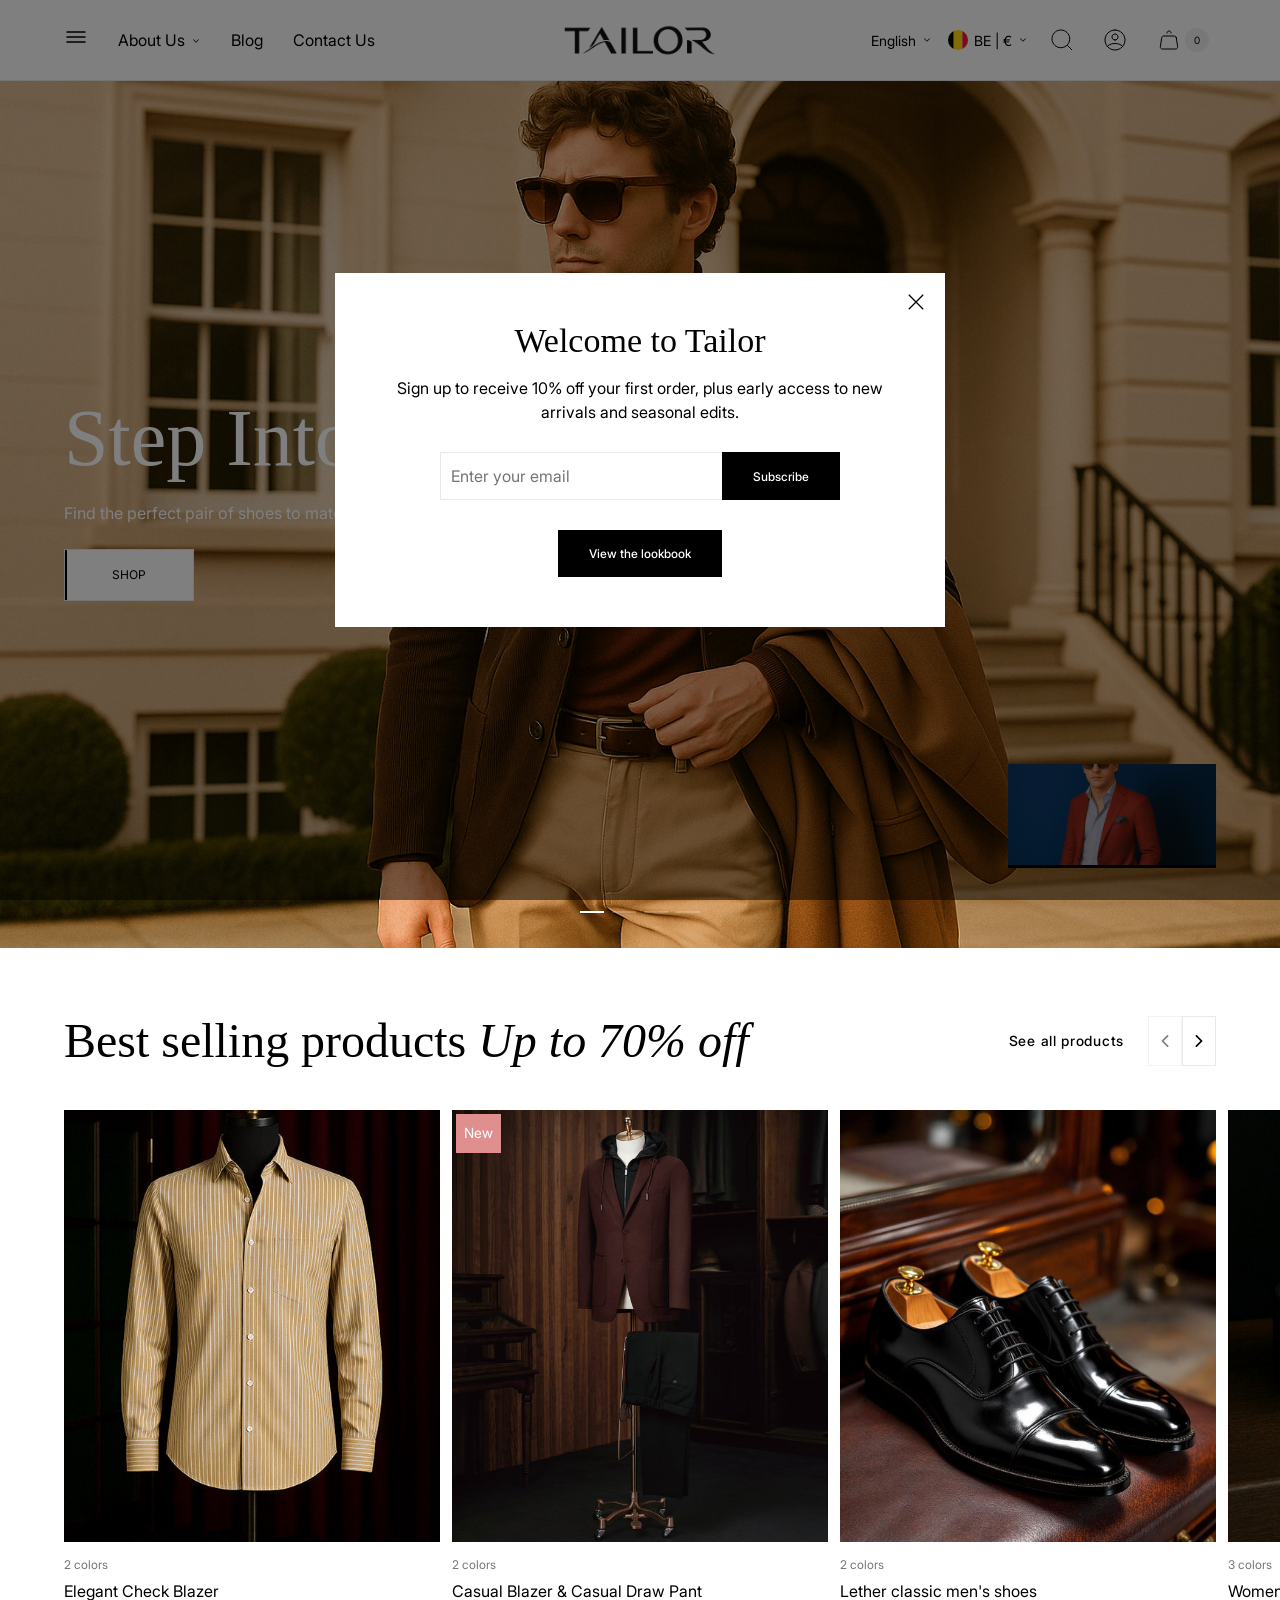
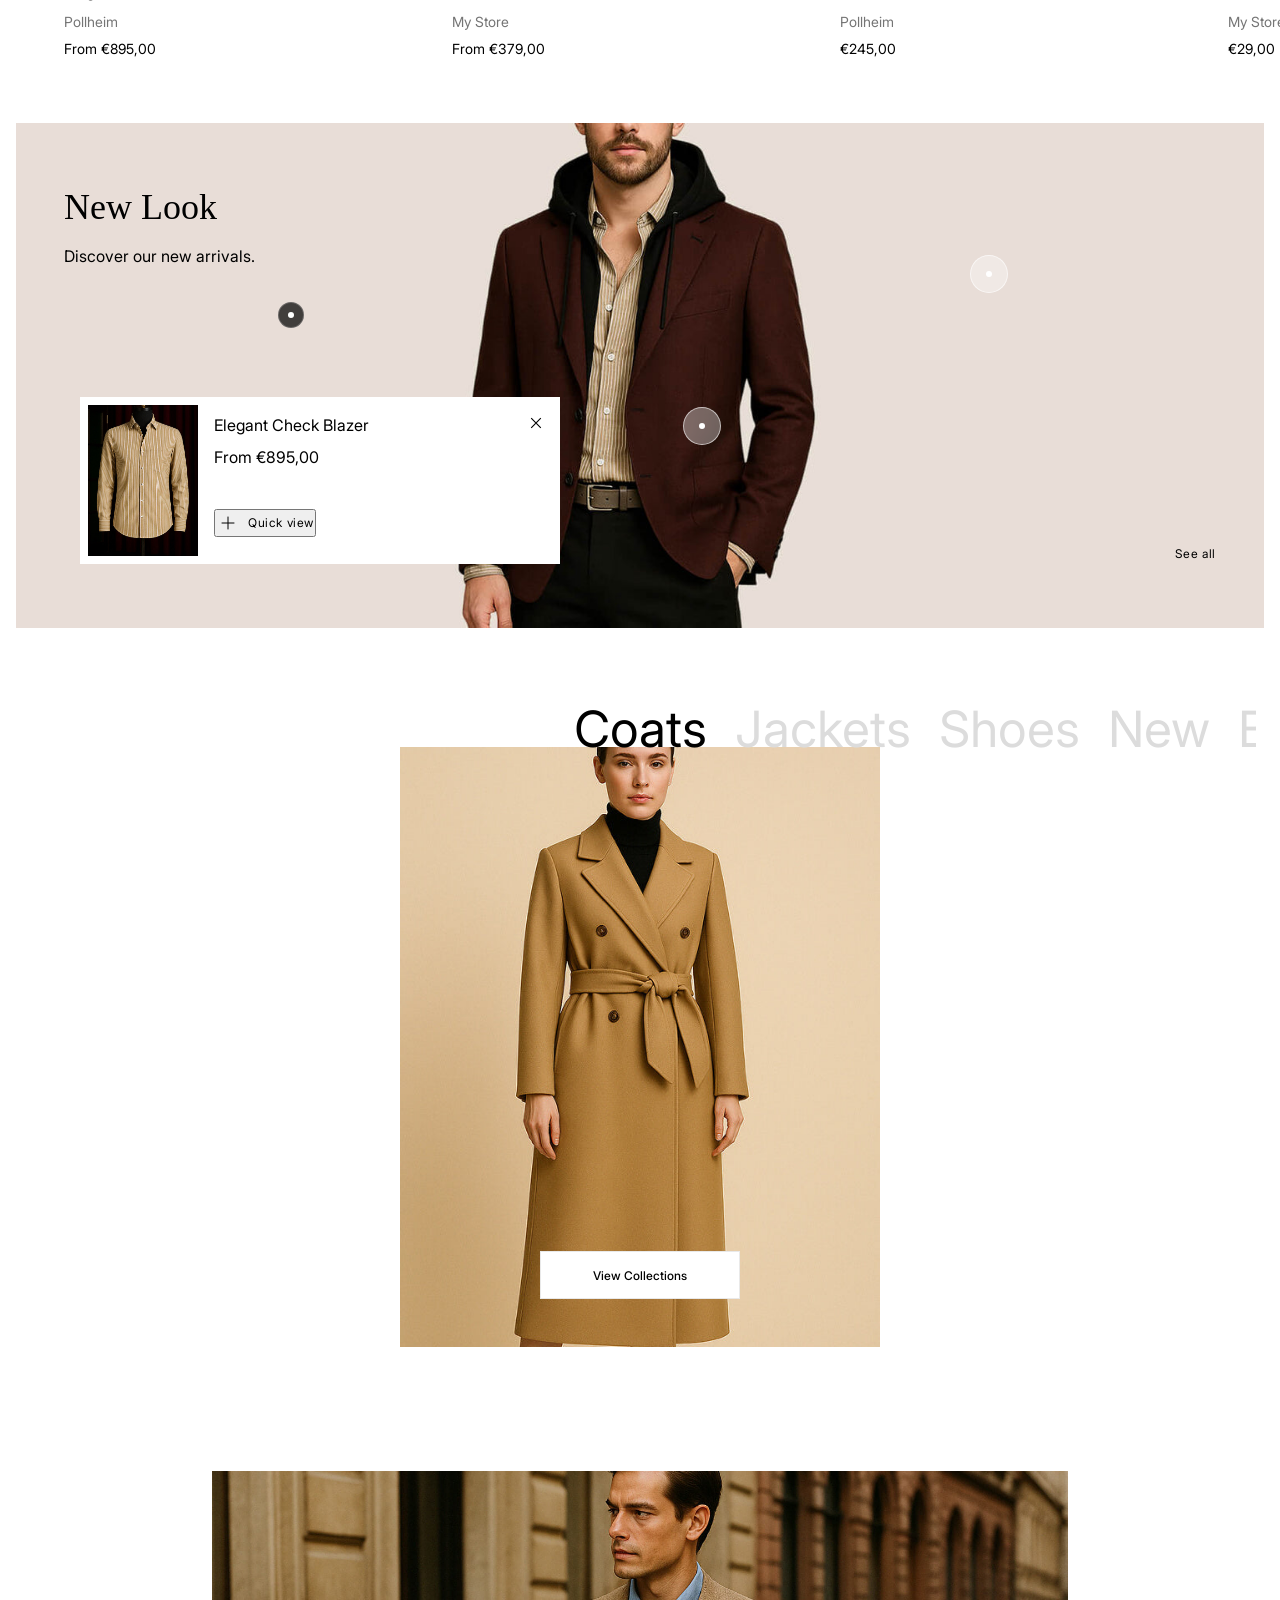
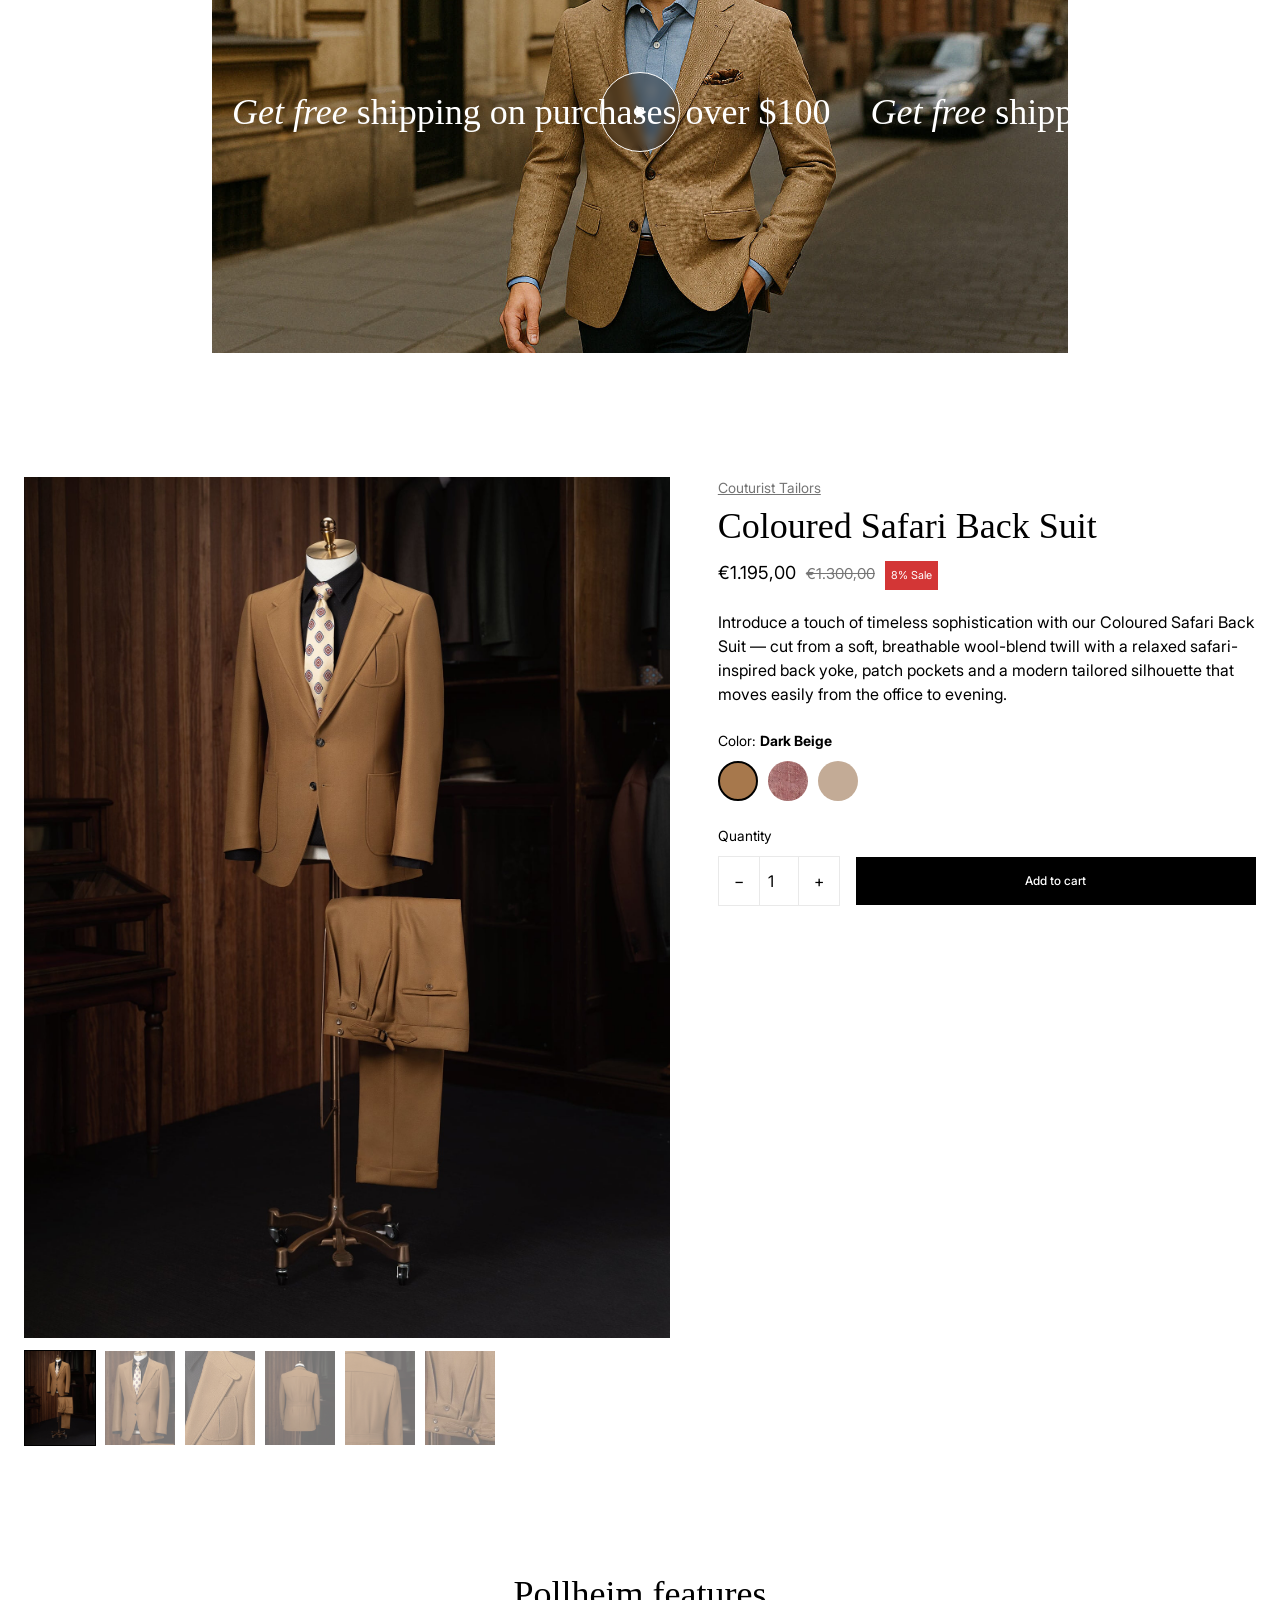
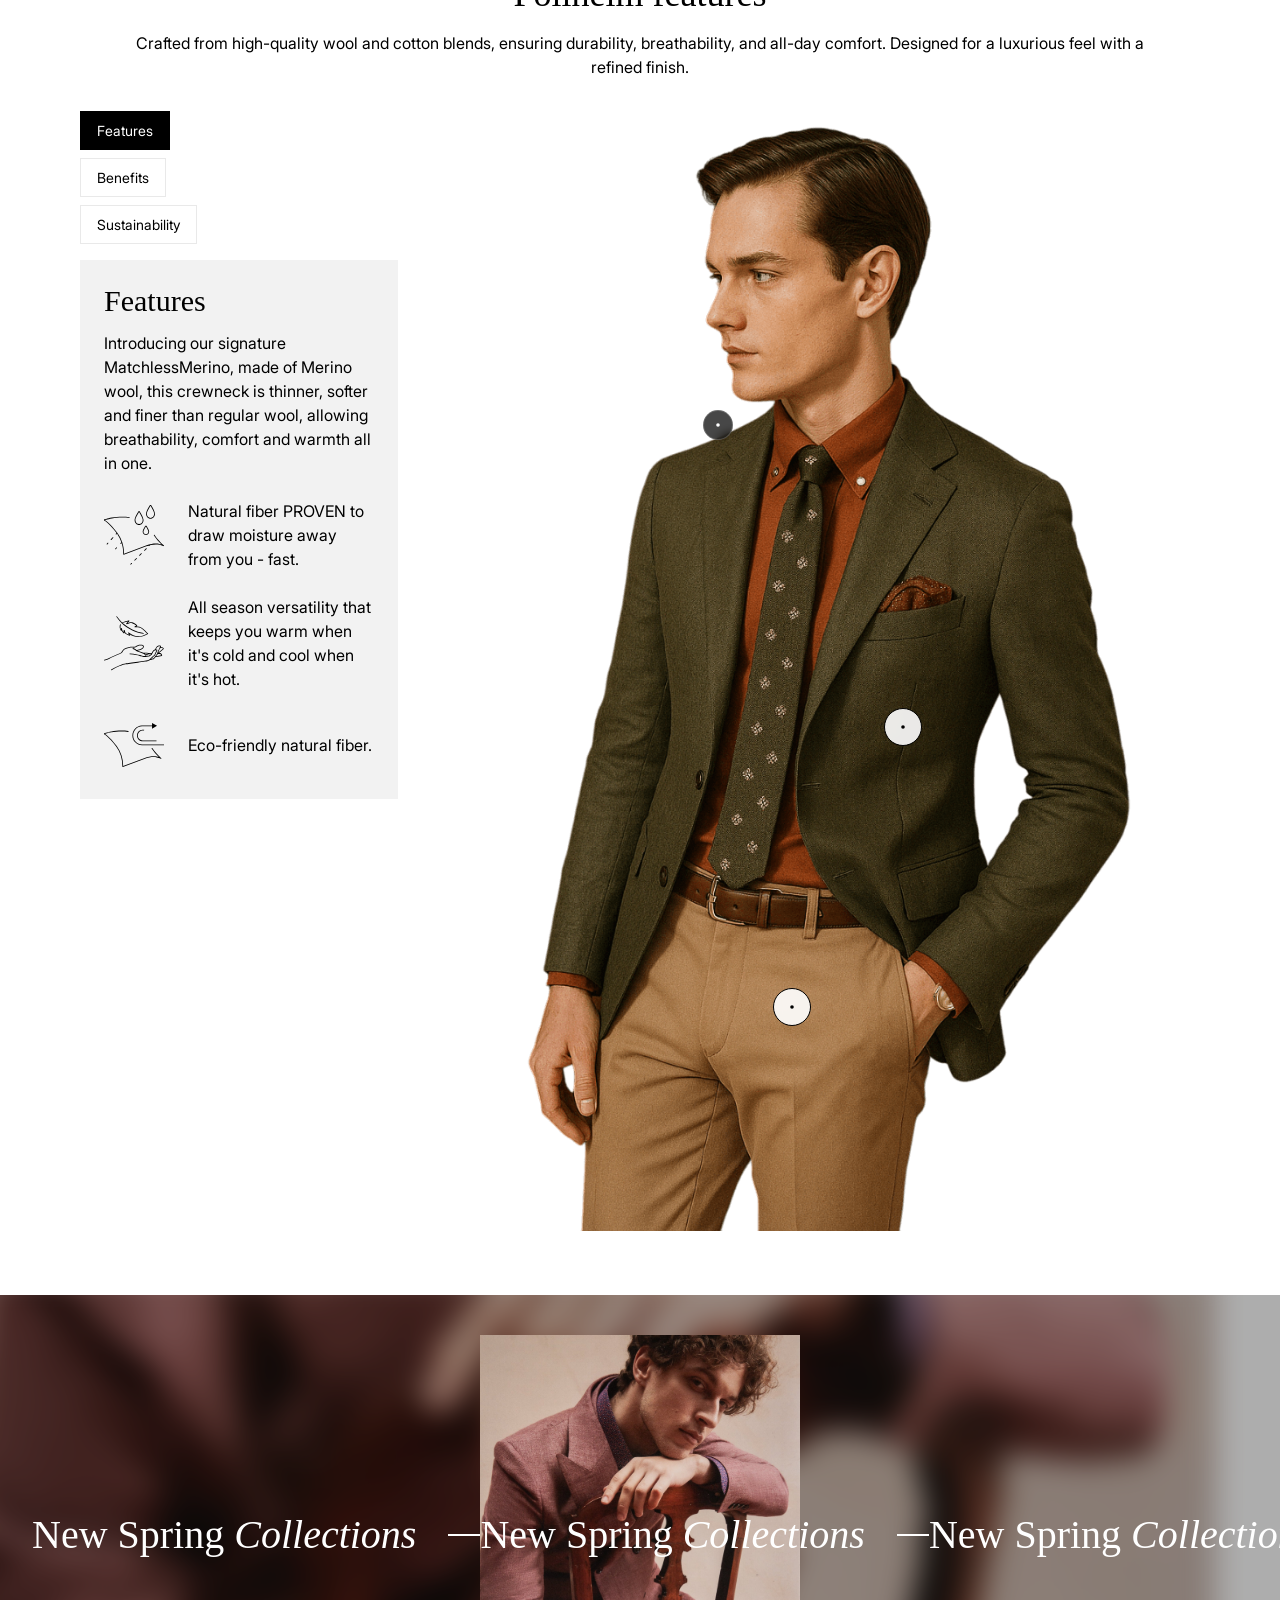
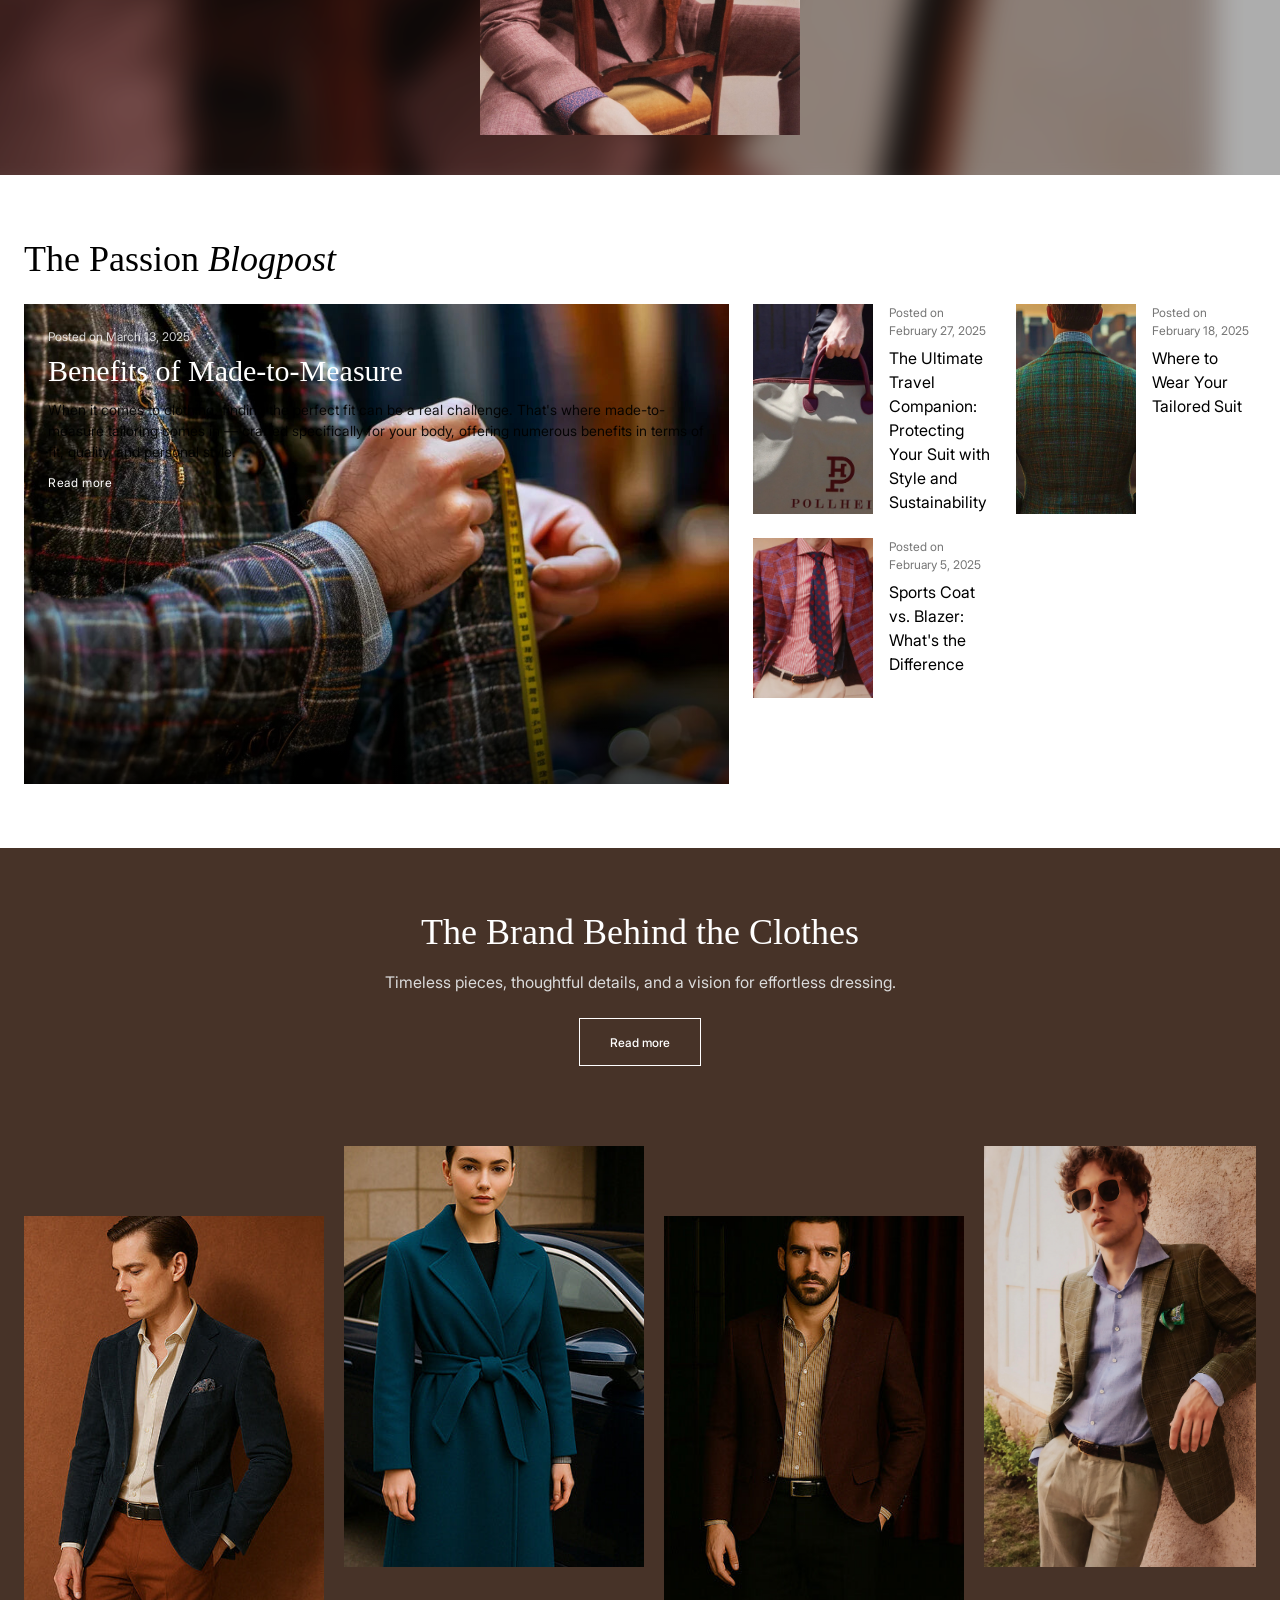
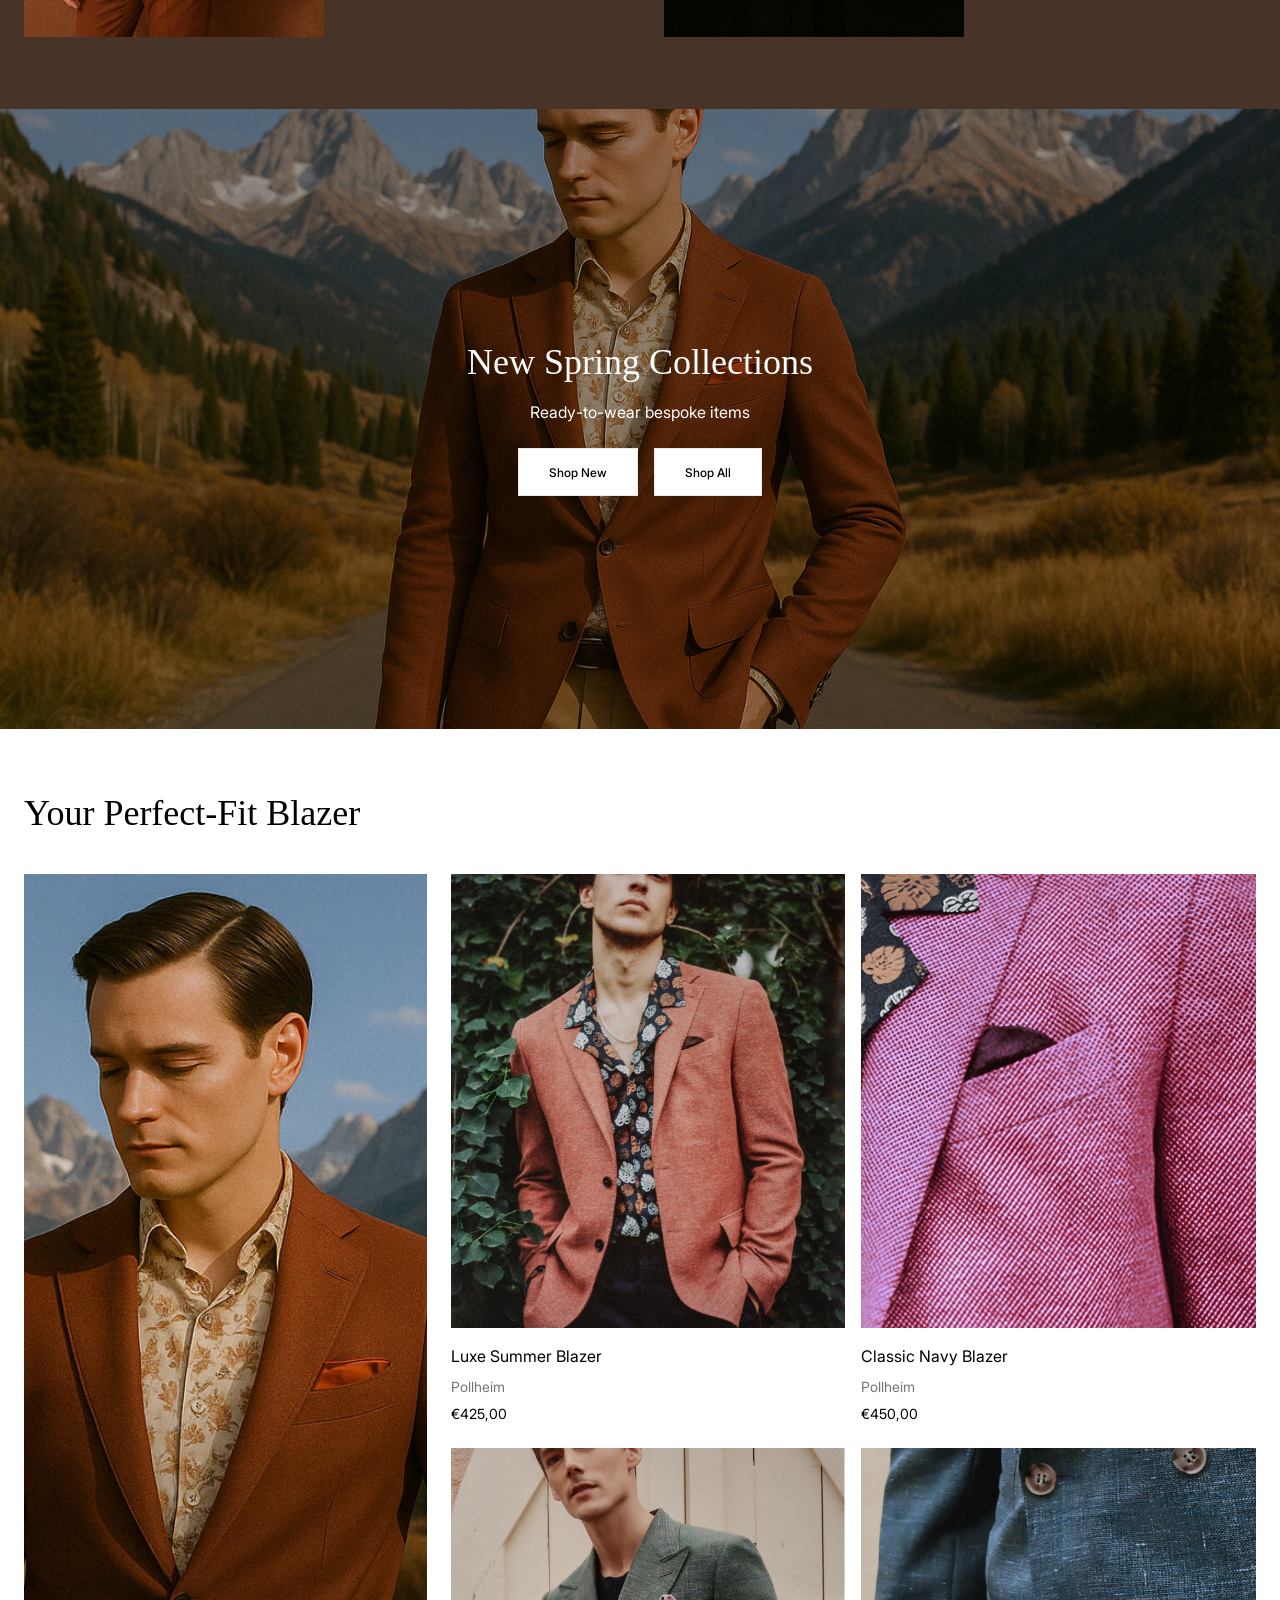
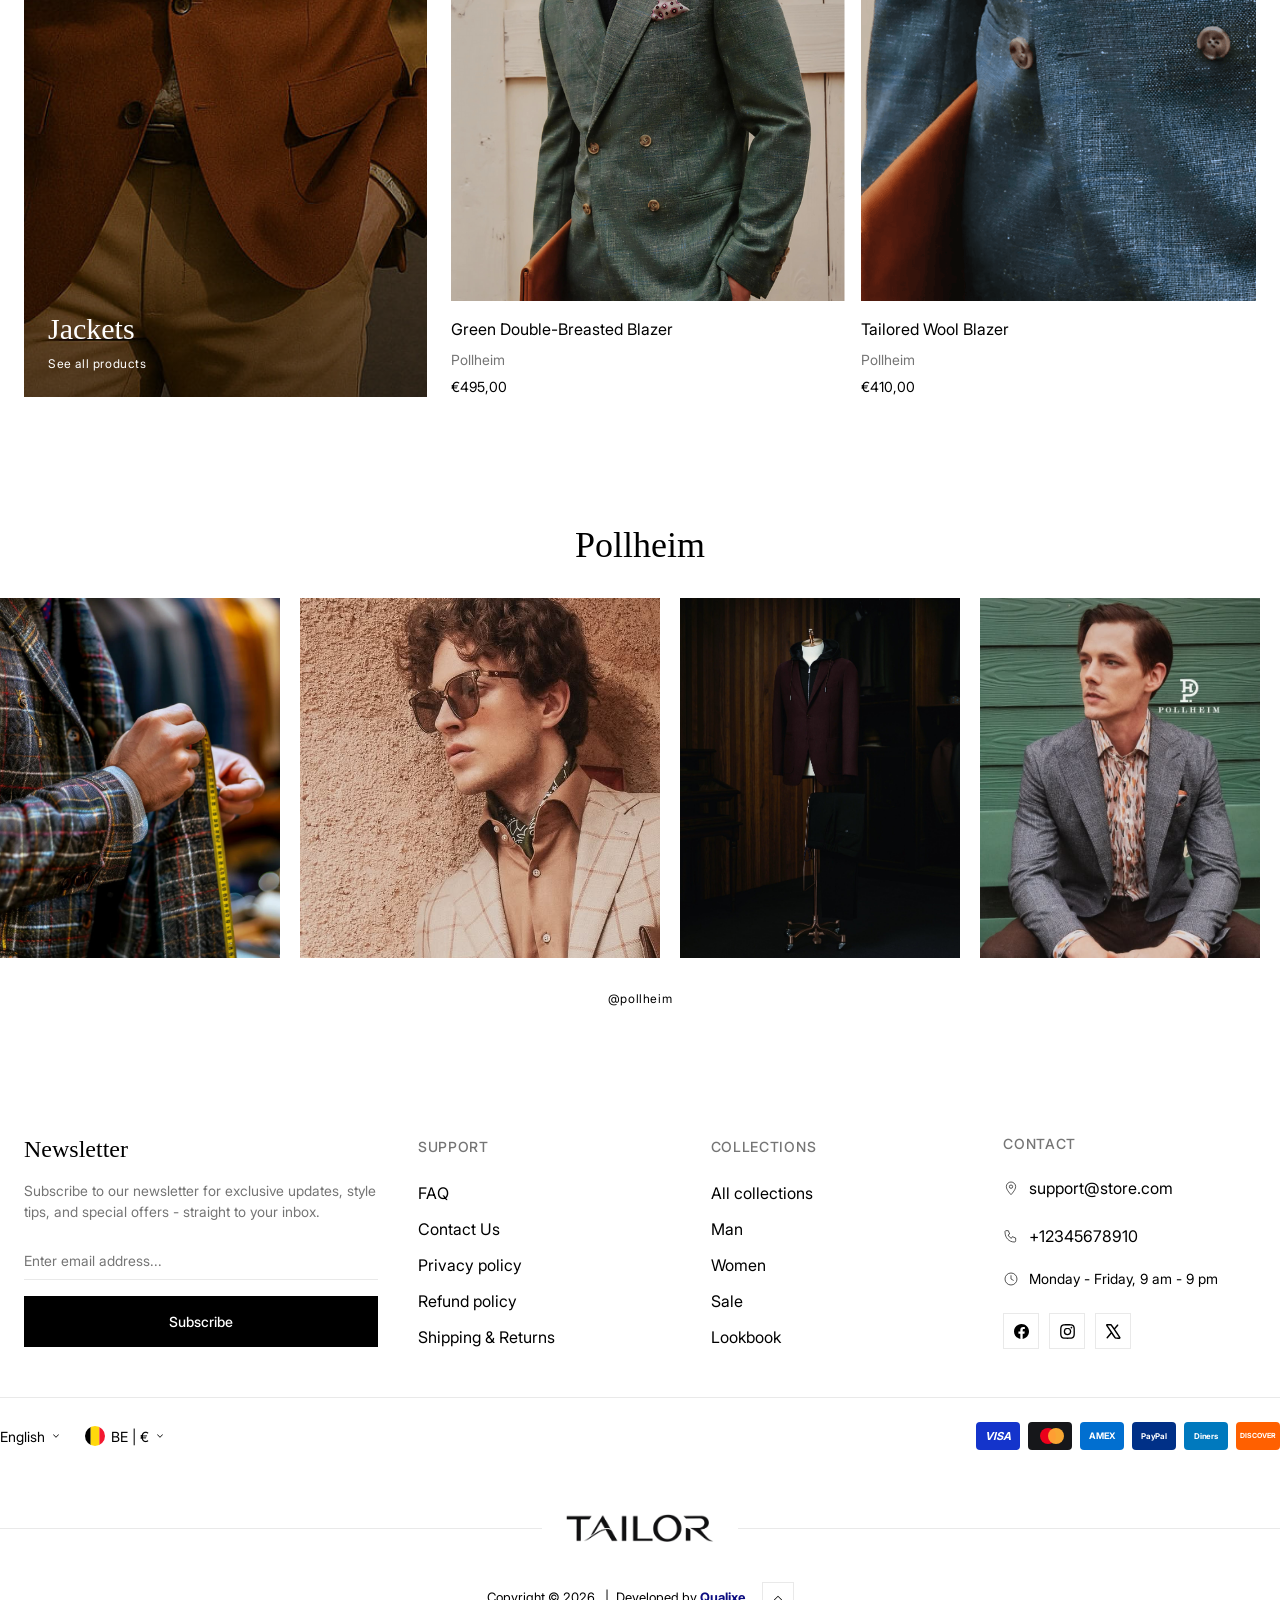
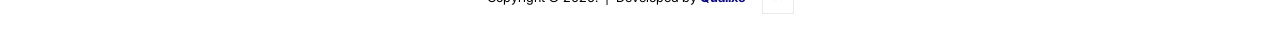
==== commit aac00d7e: "hero, product features section added" ====
--- a/index.html
+++ b/index.html
@@ -609,129 +609,74 @@
 	<!-- shared drawer overlay backdrop -->
 	<div class="nav-overlay" id="navOverlay"></div>
 
-	<!-- quick view modal start -->
+		<!-- quick view modal start -->
 	<div class="product-modal" id="quickViewModal">
 		<div class="product-modal__inner">
-			<button class="product-modal__close" id="quickViewClose" aria-label="Close">
-				<svg viewBox="0 0 20 20" fill="none" xmlns="http://www.w3.org/2000/svg">
-					<path d="M4 4l12 12M16 4L4 16" stroke="currentColor" stroke-width="1.4" />
-				</svg>
-			</button>
 			<div class="product-modal__scroll">
-				<div class="product-modal__gallery">
-					<div class="product-page__thumbs swiper" id="quickViewThumbsSwiper">
-						<div class="swiper-wrapper" id="quickViewThumbsWrapper"></div>
-					</div>
-					<div class="product-page__main-col">
-						<div class="product-page__main swiper" id="quickViewMainSwiper">
-							<div class="swiper-wrapper" id="quickViewMainWrapper"></div>
-						</div>
-						<div class="product-page__main-nav">
-							<button type="button" class="product-page__main-btn product-page__main-btn--arrow" id="quickViewMainPrev"
-								aria-label="Previous">
-								<svg viewBox="0 0 284.49 498.98" xmlns="http://www.w3.org/2000/svg">
-									<path fill="currentColor"
-										d="M249.49 0a35 35 0 0 1 24.75 59.75L84.49 249.49l189.75 189.74a35.002 35.002 0 1 1-49.5 49.5L10.25 274.24a35 35 0 0 1 0-49.5L224.74 10.25A34.89 34.89 0 0 1 249.49 0Z" />
+				<!-- below 1024px the close button sits over the first photo, which is
+				     often dark — this sticky white bar keeps it legible there instead;
+				     at 1024px+ the CSS hides the bar and floats the button in the
+				     info column's corner instead, where it already reads fine -->
+				<div class="product-modal__header">
+					<button class="product-modal__close" id="quickViewClose" aria-label="Close">
+						<svg viewBox="0 0 20 20" fill="none" xmlns="http://www.w3.org/2000/svg">
+							<path d="M4 4l12 12M16 4L4 16" stroke="currentColor" stroke-width="1.4" />
+						</svg>
+					</button>
+				</div>
+				<div class="product-modal__gallery swiper" id="quickViewMainSwiper">
+					<div class="swiper-wrapper" id="quickViewGalleryWrapper"></div>
+					<div class="swiper-pagination product-modal__gallery-pagination" id="quickViewGalleryPagination"></div>
+				</div>
+				<div class="product-modal__info">
+					<h2 class="product-modal__title" id="quickViewTitle"></h2>
+
+					<div class="product-modal__option" id="quickViewGarmentGroup" hidden>
+						<span class="product-modal__option-label">Garment:</span>
+						<div class="product-modal__option-buttons" id="quickViewGarmentOptions"></div>
+					</div>
+
+					<div class="product-modal__option">
+						<span class="product-modal__option-label">Color: <strong id="quickViewColorLabel"></strong></span>
+						<div class="product-modal__swatches" id="quickViewSwatches"></div>
+					</div>
+
+					<div class="product-modal__option">
+						<span class="product-modal__option-label" id="quickViewSizeLabel">Size:</span>
+						<div class="product-modal__size-options" id="quickViewSizeOptions"></div>
+					</div>
+
+					<div class="product-modal__stock-badge" id="quickViewStock">
+						<svg class="icon" viewBox="0 0 24 24" fill="none" xmlns="http://www.w3.org/2000/svg">
+							<path d="M20 6L9 17L4 12" stroke="currentColor" stroke-width="1.5" stroke-linecap="round"
+								stroke-linejoin="round" />
+						</svg>
+						<span id="quickViewStockText"></span>
+					</div>
+
+					<div class="product-modal__price" id="quickViewPrice"></div>
+
+					<div class="product-modal__option">
+						<span class="product-modal__option-label">Quantity: <span id="quickViewInCart" hidden></span></span>
+						<div class="product-modal__qty">
+							<button type="button" class="product-modal__qty-btn" data-qty="decrease" aria-label="Decrease quantity" id="quickViewQtyDecrease">
+								<svg class="icon" viewBox="0 0 24 24" fill="none" xmlns="http://www.w3.org/2000/svg">
+									<path d="M6 12H18" stroke="currentColor" stroke-linecap="round" stroke-linejoin="round" />
 								</svg>
 							</button>
-							<button type="button" class="product-page__main-btn product-page__main-btn--arrow" id="quickViewMainNext"
-								aria-label="Next">
-								<svg viewBox="0 0 284.49 498.98" xmlns="http://www.w3.org/2000/svg">
-									<path fill="currentColor"
-										d="M35 498.98a35 35 0 0 1-24.75-59.75l189.74-189.74L10.25 59.75a35.002 35.002 0 0 1 49.5-49.5l214.49 214.49a35 35 0 0 1 0 49.5L59.75 488.73A34.89 34.89 0 0 1 35 498.98Z" />
+							<input type="number" value="1" min="1" id="quickViewQty">
+							<button type="button" class="product-modal__qty-btn" data-qty="increase" aria-label="Increase quantity">
+								<svg class="icon" viewBox="0 0 24 24" fill="none" xmlns="http://www.w3.org/2000/svg">
+									<path d="M6 12H18" stroke="currentColor" stroke-linecap="round" stroke-linejoin="round" />
+									<path d="M12 18V6" stroke="currentColor" stroke-linecap="round" stroke-linejoin="round" />
 								</svg>
 							</button>
 						</div>
-						<div class="product-page__main-pagination swiper-pagination"></div>
-						<button type="button" class="product-page__main-zoom" id="quickViewMainZoom" aria-label="Zoom image">
-							<svg aria-hidden="true" focusable="false" role="presentation" viewBox="0 0 64 64">
-								<path d="M47.16 28.58A18.58 18.58 0 1 1 28.58 10a18.58 18.58 0 0 1 18.58 18.58ZM54 54 41.94 42"
-									stroke="currentColor" stroke-width="3" stroke-linecap="round" stroke-linejoin="round"
-									fill="none" />
-							</svg>
-						</button>
-					</div>
-				</div>
-				<div class="product-modal__info">
-					<h2 class="product-modal__title" id="quickViewTitle"></h2>
-					<div class="product-modal__material" id="quickViewMaterial">
-						<svg viewBox="0 0 64 64" fill="none" xmlns="http://www.w3.org/2000/svg">
-							<path d="M52 11 13 50m22-37v15h16" stroke="currentColor" stroke-width="3" stroke-linecap="round"
-								stroke-linejoin="round" />
-							<path d="M52 11c6 24-16.72 47.29-33 32C7 22 29 10 52 11Z" stroke="currentColor" stroke-width="3"
-								stroke-linecap="round" stroke-linejoin="round" />
-						</svg>
-						<span id="quickViewMaterialText"></span>
-					</div>
-					<div class="product-modal__price" id="quickViewPrice"></div>
-					<div class="product-modal__size-box">
-						<div class="product-modal__size-row">
-							<span class="product-modal__size-label">Size</span>
-							<div class="product-modal__size-options" id="quickViewSizeOptions">
-								<button type="button" class="product-modal__size-option is-selected">XS</button>
-								<button type="button" class="product-modal__size-option">S</button>
-								<button type="button" class="product-modal__size-option">M</button>
-								<button type="button" class="product-modal__size-option">L</button>
-								<button type="button" class="product-modal__size-option">XL</button>
-							</div>
-						</div>
-						<div class="product-modal__shipping-note">
-							<svg viewBox="0 0 24 24" fill="none" stroke="currentColor" stroke-width="1.5" stroke-linecap="round"
-								stroke-linejoin="round">
-								<circle cx="12" cy="12" r="9" />
-								<path d="M3 12h18" />
-								<path d="M12 3c2.5 2.5 4 5.5 4 9s-1.5 6.5-4 9c-2.5-2.5-4-5.5-4-9s1.5-6.5 4-9Z" />
-							</svg>
-							<span>Free worldwide shipping</span>
-						</div>
-					</div>
-					<div class="product-modal__desc">
-						<p id="quickViewDescPara"></p>
-						<ul id="quickViewBullets"></ul>
-						<p id="quickViewStylingTip"></p>
-					</div>
-					<button class="product-modal__size-chart" type="button" id="quickViewSizeChart">
-						Size chart
-						<svg viewBox="0 0 64 64" fill="none" xmlns="http://www.w3.org/2000/svg">
-							<path d="M22.39 33.53c-7.46 0-13.5-3.9-13.5-8.72s6-8.72 13.5-8.72 13.5 3.9 13.5 8.72a12 12 0 0 1-.22 1.73"
-								stroke="currentColor" stroke-width="3" stroke-linecap="round" stroke-linejoin="round" />
-							<ellipse cx="22.39" cy="24.81" rx="3.28" ry="2.12" stroke="currentColor" stroke-width="3" />
-							<path
-								d="M8.89 24.81V38.5c0 7.9 6.4 9.41 14.3 9.41h31.92V33.53H22.39m24.39 0v7.44m-8.13-7.44v7.44m-8.13-7.44v7.44m-8.13-7.44v7.44"
-								stroke="currentColor" stroke-width="3" stroke-linecap="round" stroke-linejoin="round" />
-						</svg>
-					</button>
-					<div class="product-modal__stock">
-						<span class="product-modal__stock-dot"></span>
-						<span>In stock, ready to ship</span>
-					</div>
+					</div>
+
 					<button type="button" class="btn product-modal__add-to-cart" id="quickViewAddToCart">Add to cart</button>
-
-					<div class="product-modal__accordions" id="quickViewAccordions"></div>
-
-					<div class="product-modal__share">
-						<a href="#" aria-label="Share on Facebook">
-							<svg viewBox="0 0 14222 14222" xmlns="http://www.w3.org/2000/svg">
-								<path fill="currentColor"
-									d="M14222 7112c0 3549.352-2600.418 6491.344-6000 7024.72V9168h1657l315-2056H8222V5778c0-562 275-1111 1159-1111h897V2917s-814-139-1592-139c-1624 0-2686 984-2686 2767v1567H4194v2056h1806v4968.72C2600.418 13603.344 0 10661.352 0 7112 0 3184.703 3183.703 1 7111 1s7111 3183.703 7111 7111Z" />
-							</svg>
-							Share
-						</a>
-						<a href="#" aria-label="Share on X">
-							<svg viewBox="0 0 20 20" xmlns="http://www.w3.org/2000/svg">
-								<path fill="currentColor"
-									d="M11.095 5.514c.1-.167.158-.3.249-.409A986.714 986.714 0 0 1 14.67 1.11c.43-.514.876-.614 1.35-.327.53.32.609.932.166 1.485-.477.598-.978 1.178-1.467 1.766-.772.927-1.538 1.862-2.322 2.78-.184.216-.21.358-.038.609 2.158 3.157 4.304 6.323 6.448 9.49.18.266.345.55.463.845.435 1.093-.138 2.07-1.319 2.157-1.61.118-3.226.142-4.829-.11-.95-.15-1.607-.758-2.13-1.513-1.15-1.66-2.28-3.334-3.42-5.002-.071-.105-.155-.203-.289-.377-.086.124-.14.214-.207.295a4455.405 4455.405 0 0 1-4.44 5.31 3.698 3.698 0 0 1-.387.42c-.351.308-.85.304-1.217.008-.353-.286-.466-.811-.194-1.194.352-.495.75-.96 1.139-1.43 1.328-1.6 2.66-3.2 4-4.79.184-.219.16-.371.011-.59a1936.237 1936.237 0 0 1-5.324-7.87c-.205-.304-.4-.63-.533-.97C-.27 1.092.28.095 1.357.045c1.514-.07 3.037-.046 4.553.008 1.13.04 1.915.732 2.532 1.62.791 1.14 1.57 2.287 2.354 3.43.066.096.136.19.297.414l.002-.003Zm-8.888-3.6c.098.168.16.293.237.407 3.38 4.967 6.762 9.933 10.14 14.903.331.487.757.792 1.357.804 1.004.017 2.008.028 3.011.037.065 0 .13-.039.24-.076-.113-.184-.205-.345-.309-.5-2.271-3.352-4.54-6.706-6.816-10.054-1.101-1.62-2.224-3.227-3.324-4.847-.337-.495-.8-.693-1.37-.702-.897-.011-1.793-.02-2.69-.024-.138 0-.276.029-.473.05l-.003.002Z" />
-							</svg>
-							Share
-						</a>
-						<a href="#" aria-label="Pin on Pinterest">
-							<svg viewBox="0 0 256 256" xmlns="http://www.w3.org/2000/svg">
-								<path fill="currentColor"
-									d="M0 128.002c0 52.414 31.518 97.442 76.619 117.239-.36-8.938-.064-19.668 2.228-29.393 2.461-10.391 16.47-69.748 16.47-69.748s-4.089-8.173-4.089-20.252c0-18.969 10.994-33.136 24.686-33.136 11.643 0 17.268 8.745 17.268 19.217 0 11.704-7.465 29.211-11.304 45.426-3.207 13.578 6.808 24.653 20.203 24.653 24.252 0 40.586-31.149 40.586-68.055 0-28.054-18.895-49.052-53.262-49.052-38.828 0-63.017 28.956-63.017 61.3 0 11.152 3.288 19.016 8.438 25.106 2.368 2.797 2.697 3.922 1.84 7.134-.614 2.355-2.024 8.025-2.608 10.272-.852 3.242-3.479 4.401-6.409 3.204-17.884-7.301-26.213-26.886-26.213-48.902 0-36.361 30.666-79.961 91.482-79.961 48.87 0 81.035 35.364 81.035 73.325 0 50.213-27.916 87.726-69.066 87.726-13.819 0-26.818-7.47-31.271-15.955 0 0-7.431 29.492-9.005 35.187-2.714 9.869-8.026 19.733-12.883 27.421a127.897 127.897 0 0 0 36.277 5.249c70.684 0 127.996-57.309 127.996-128.005C256.001 57.309 198.689 0 128.005 0 57.314 0 0 57.309 0 128.002Z" />
-							</svg>
-							Pin it
-						</a>
-					</div>
+					<button type="button" class="btn btn--outline product-modal__buy-now" id="quickViewBuyNow">Buy it now</button>
+					<a href="products.html" class="product-modal__visit-link">Visit product page</a>
 				</div>
 			</div>
 		</div>
@@ -822,86 +767,175 @@
 
 	<main>
 		<!-- hero slideshow start -->
-		<section class="hero-slideshow">
-			<div class="hero-slideshow__swiper swiper">
-				<div class="swiper-wrapper">
-					<div class="swiper-slide hero-slideshow__slide">
-						<img src="./assets/images/pollheim/ebc2057bc08cefc76b244662058c8e45f241b288_1.png" alt="" class="hero-slideshow__img">
-						<div class="hero-slideshow__overlay"></div>
-						<div class="hero-slideshow__content">
-							<h2>Step Into Style</h2>
-							<p>Find the perfect pair of shoes to match your suit — sleek, polished, and always on point.</p>
-							<a href="collections.html" class="btn btn--primary">Shop</a>
-						</div>
-					</div>
-					<div class="swiper-slide hero-slideshow__slide">
-						<img src="./assets/images/pollheim/jewellry_1_96ce7ccc-60db-474f-b77b-638d60f8421c.png" alt=""
-							class="hero-slideshow__img">
-						<div class="hero-slideshow__overlay"></div>
-						<div class="hero-slideshow__content">
-							<h2>Find An Everlasting Look</h2>
-							<p>Need a bespoke item?</p>
-							<a href="contact.html" class="btn btn--primary">Contact Us</a>
-						</div>
-					</div>
-					<div class="swiper-slide hero-slideshow__slide">
-						<img src="./assets/images/pollheim/jewellry_6.png" alt="" class="hero-slideshow__img">
-						<div class="hero-slideshow__overlay"></div>
-						<div class="hero-slideshow__content">
-							<h2>Discover Your New Attire</h2>
-							<a href="collections.html" class="btn btn--primary">Shop All</a>
-						</div>
-					</div>
-					<div class="swiper-slide hero-slideshow__slide">
-						<img src="./assets/images/pollheim/Img_1_6be47b7c-c29e-44bf-a5c7-749b86e3c88e.png" alt=""
-							class="hero-slideshow__img">
-						<div class="hero-slideshow__overlay"></div>
-						<div class="hero-slideshow__content">
-							<h2>Spring Collection</h2>
-							<p>Discover our new Jackets &amp; Trousers sets</p>
-							<a href="collections.html" class="btn btn--primary">Shop Now</a>
-						</div>
-					</div>
-				</div>
-				<div class="swiper-pagination"></div>
+		<section class="hero-slideshow" id="heroSlideshow">
+			<div class="hero-slideshow__container">
+				<div class="hero-slideshow__slider swiper">
+					<div class="hero-slideshow__slider-wrapper swiper-wrapper">
+						<div class="hero-slideshow__slide swiper-slide" data-slide-index="0">
+							<picture class="hero-slideshow__media-wrapper">
+								<img class="hero-slideshow__media" src="./assets/images/pollheim/ebc2057bc08cefc76b244662058c8e45f241b288_1.png" alt=""
+									width="1888" height="1080" style="--img-desktop-pos: 49.8329% 0%; --img-mob-pos: 49.8329% 0%;">
+							</picture>
+							<div class="hero-slideshow__box">
+								<div class="hero-slideshow__content">
+									<div class="hero-slideshow__content-inner">
+										<h2 class="hero-slideshow__heading">Step Into Style</h2>
+										<div class="hero-slideshow__description">
+											<p>Find the perfect pair of shoes to match your suit — sleek, polished, and always on point.</p>
+										</div>
+										<div class="hero-slideshow__button-wrapper">
+											<a href="collections.html" class="btn btn--primary hero-slideshow__button">SHOP</a>
+										</div>
+									</div>
+								</div>
+							</div>
+						</div>
+						<div class="hero-slideshow__slide swiper-slide" data-slide-index="1">
+							<picture class="hero-slideshow__media-wrapper">
+								<img class="hero-slideshow__media" src="./assets/images/pollheim/jewellry_1_96ce7ccc-60db-474f-b77b-638d60f8421c.png" alt=""
+									width="1888" height="1080" style="--img-desktop-pos: 19.1416% 0.3344%; --img-mob-pos: 50% 50%;">
+							</picture>
+							<div class="hero-slideshow__box">
+								<div class="hero-slideshow__content">
+									<div class="hero-slideshow__content-inner">
+										<h2 class="hero-slideshow__heading">Find An Everlasting Look</h2>
+										<div class="hero-slideshow__description">
+											<p>Need a bespoke item?</p>
+										</div>
+										<div class="hero-slideshow__button-wrapper">
+											<a href="contact.html" class="btn btn--primary hero-slideshow__button">CONTACT US</a>
+										</div>
+									</div>
+								</div>
+							</div>
+						</div>
+						<div class="hero-slideshow__slide swiper-slide" data-slide-index="2">
+							<picture class="hero-slideshow__media-wrapper">
+								<img class="hero-slideshow__media" src="./assets/images/pollheim/jewellry_6.png" alt=""
+									width="1888" height="1080" style="--img-desktop-pos: 49.0451% 0%; --img-mob-pos: 70.7722% 99.8597%;">
+							</picture>
+							<div class="hero-slideshow__box">
+								<div class="hero-slideshow__content">
+									<div class="hero-slideshow__content-inner">
+										<h2 class="hero-slideshow__heading">Discover Your New Attire</h2>
+										<div class="hero-slideshow__button-wrapper">
+											<a href="collections.html" class="btn btn--primary hero-slideshow__button">SHOP ALL</a>
+										</div>
+									</div>
+								</div>
+							</div>
+						</div>
+						<div class="hero-slideshow__slide swiper-slide" data-slide-index="3">
+							<picture class="hero-slideshow__media-wrapper">
+								<source srcset="./assets/images/pollheim/hero-mobile-4.jpg" media="(max-width: 767px)">
+								<img class="hero-slideshow__media" src="./assets/images/pollheim/Img_1_6be47b7c-c29e-44bf-a5c7-749b86e3c88e.png" alt=""
+									width="1888" height="1080" style="--img-desktop-pos: 0% 12.239%; --img-mob-pos: 18.6104% 0%;">
+							</picture>
+							<div class="hero-slideshow__box">
+								<div class="hero-slideshow__content">
+									<div class="hero-slideshow__content-inner">
+										<h2 class="hero-slideshow__heading">Spring Collection</h2>
+										<div class="hero-slideshow__description">
+											<p>Discover our new Jackets &amp; Trousers sets</p>
+										</div>
+										<div class="hero-slideshow__button-wrapper">
+											<a href="collections.html" class="btn btn--primary hero-slideshow__button">SHOP NOW</a>
+										</div>
+									</div>
+								</div>
+							</div>
+						</div>
+					</div>
+					<div class="hero-slideshow__progress" aria-hidden="true">
+						<div class="hero-slideshow__progress-bar">
+							<span class="hero-slideshow__progress-fill"></span>
+						</div>
+					</div>
+					<div class="hero-slideshow__pagination swiper-pagination"></div>
+					<!-- next-slide thumbnail (≥768px): shows the slide that comes after the active one -->
+					<div class="hero-slideshow__preview" aria-hidden="true">
+						<div class="hero-slideshow__preview-item">
+							<picture class="hero-slideshow__media-wrapper">
+								<img class="hero-slideshow__media" src="./assets/images/pollheim/ebc2057bc08cefc76b244662058c8e45f241b288_1.png" alt=""
+									style="--img-desktop-pos: 49.8329% 0%;">
+							</picture>
+						</div>
+						<div class="hero-slideshow__preview-item">
+							<picture class="hero-slideshow__media-wrapper">
+								<img class="hero-slideshow__media" src="./assets/images/pollheim/jewellry_1_96ce7ccc-60db-474f-b77b-638d60f8421c.png" alt=""
+									style="--img-desktop-pos: 19.1416% 0.3344%;">
+							</picture>
+						</div>
+						<div class="hero-slideshow__preview-item">
+							<picture class="hero-slideshow__media-wrapper">
+								<img class="hero-slideshow__media" src="./assets/images/pollheim/jewellry_6.png" alt=""
+									style="--img-desktop-pos: 49.0451% 0%;">
+							</picture>
+						</div>
+						<div class="hero-slideshow__preview-item">
+							<picture class="hero-slideshow__media-wrapper">
+								<img class="hero-slideshow__media" src="./assets/images/pollheim/Img_1_6be47b7c-c29e-44bf-a5c7-749b86e3c88e.png" alt=""
+									style="--img-desktop-pos: 0% 12.239%;">
+							</picture>
+						</div>
+					</div>
+				</div>
 			</div>
 		</section>
 		<!-- hero slideshow end -->
 
 		<!-- featured products carousel start -->
-		<section class="featured-products container">
-			<div class="featured-products__header">
-				<h2>Best selling products <em>Up to 70% off</em></h2>
-				<div class="featured-products__header-inner">
-					<a href="collections.html" class="button-link">See all products</a>
-					<div class="featured-products__nav">
-						<button type="button" class="featured-products__prev" aria-label="Previous">
-							<svg viewBox="0 0 284.49 498.98" xmlns="http://www.w3.org/2000/svg">
-								<path fill="currentColor"
-									d="M249.49 0a35 35 0 0 1 24.75 59.75L84.49 249.49l189.75 189.74a35.002 35.002 0 1 1-49.5 49.5L10.25 274.24a35 35 0 0 1 0-49.5L224.74 10.25A34.89 34.89 0 0 1 249.49 0Z" />
-							</svg>
-						</button>
-						<button type="button" class="featured-products__next" aria-label="Next">
-							<svg viewBox="0 0 284.49 498.98" xmlns="http://www.w3.org/2000/svg">
-								<path fill="currentColor"
-									d="M35 498.98a35 35 0 0 1-24.75-59.75l189.74-189.74L10.25 59.75a35.002 35.002 0 0 1 49.5-49.5l214.49 214.49a35 35 0 0 1 0 49.5L59.75 488.73A34.89 34.89 0 0 1 35 498.98Z" />
-							</svg>
-						</button>
-					</div>
-				</div>
-			</div>
-			<div class="featured-products__slider swiper">
-				<div class="swiper-wrapper">
+		<section class="featured-products">
+			<div class="featured-products__container">
+				<div class="featured-products__header">
+					<h2>Best selling products <em>Up to 70% off</em></h2>
+					<div class="featured-products__header-inner">
+						<a href="collections.html" class="button-link">See all products</a>
+						<div class="featured-products__nav">
+							<button type="button" class="featured-products__prev" aria-label="Previous">
+								<svg viewBox="0 0 284.49 498.98" xmlns="http://www.w3.org/2000/svg">
+									<path fill="currentColor"
+										d="M249.49 0a35 35 0 0 1 24.75 59.75L84.49 249.49l189.75 189.74a35.002 35.002 0 1 1-49.5 49.5L10.25 274.24a35 35 0 0 1 0-49.5L224.74 10.25A34.89 34.89 0 0 1 249.49 0Z" />
+								</svg>
+							</button>
+							<button type="button" class="featured-products__next" aria-label="Next">
+								<svg viewBox="0 0 284.49 498.98" xmlns="http://www.w3.org/2000/svg">
+									<path fill="currentColor"
+										d="M35 498.98a35 35 0 0 1-24.75-59.75l189.74-189.74L10.25 59.75a35.002 35.002 0 0 1 49.5-49.5l214.49 214.49a35 35 0 0 1 0 49.5L59.75 488.73A34.89 34.89 0 0 1 35 498.98Z" />
+								</svg>
+							</button>
+						</div>
+					</div>
+				</div>
+				<div class="featured-products__slider swiper">
+					<div class="swiper-wrapper">
 
 					<div class="swiper-slide">
 						<div class="product-card" data-quick-view="elegant-check-blazer" data-id="elegant-check-blazer"
 							data-name="Elegant Check Blazer" data-price="895"
 							data-image="./assets/images/pollheim/image161_2_1_590x_crop_center.jpg">
 							<div class="product-card__img-wrap">
-								<img src="./assets/images/pollheim/image161_2_1_590x_crop_center.jpg" alt="Elegant Check Blazer">
-								<img src="./assets/images/pollheim/Elegant_Check_Blazer_590x_crop_center.jpg" alt=""
-									class="product-card__img--hover">
-								<button type="button" class="product-card__quick-view">Quick View</button>
+								<a href="products.html" class="product-card__img-link" aria-label="Elegant Check Blazer">
+									<img src="./assets/images/pollheim/image161_2_1_590x_crop_center.jpg" alt="Elegant Check Blazer">
+									<img src="./assets/images/pollheim/Elegant_Check_Blazer_590x_crop_center.jpg" alt=""
+										class="product-card__img--hover">
+								</a>
+								<button type="button" class="product-card__quick-view">
+									<svg class="icon" viewBox="0 0 24 24" fill="none" xmlns="http://www.w3.org/2000/svg">
+										<path d="M6 12H18" stroke="currentColor" stroke-width="1.5" stroke-linecap="round" stroke-linejoin="round" />
+										<path d="M12 18V6" stroke="currentColor" stroke-width="1.5" stroke-linecap="round" stroke-linejoin="round" />
+									</svg>
+									<span>Quick View</span>
+								</button>
+							</div>
+							<div class="product-card__swatches-wrapper">
+								<div class="product-card__swatches-count">2 colors</div>
+								<div class="product-card__swatches">
+									<button type="button" class="product-card__swatch is-active"
+										style="background-image:url('./assets/images/pollheim/swatch-camel.png')" aria-label="Camel"></button>
+									<button type="button" class="product-card__swatch"
+										style="background-image:url('./assets/images/pollheim/swatch-rose.png')" aria-label="Rose"></button>
+								</div>
 							</div>
 							<a href="products.html" class="product-card__title">Elegant Check Blazer</a>
 							<div class="product-card__vendor">Pollheim</div>
@@ -914,12 +948,32 @@
 							data-name="Casual Blazer &amp; Casual Draw Pant" data-price="379"
 							data-image="./assets/images/pollheim/Burgundy_Casual_Blazer_Black_Casual_Draw_Pant_590x_crop_center.jpg">
 							<div class="product-card__img-wrap">
-								<img src="./assets/images/pollheim/Burgundy_Casual_Blazer_Black_Casual_Draw_Pant_590x_crop_center.jpg"
-									alt="Casual Blazer &amp; Casual Draw Pant">
-								<img
-									src="./assets/images/pollheim/Burgundy_Casual_Blazer_Black_Casual_Draw_Pant_close_up_on_Trousers_590x_crop_center.jpg"
-									alt="" class="product-card__img--hover">
-								<button type="button" class="product-card__quick-view">Quick View</button>
+								<ul class="product-card__badges">
+									<li class="product-card__badge product-card__badge--new">New</li>
+								</ul>
+								<a href="products.html" class="product-card__img-link" aria-label="Casual Blazer &amp; Casual Draw Pant">
+									<img src="./assets/images/pollheim/Burgundy_Casual_Blazer_Black_Casual_Draw_Pant_590x_crop_center.jpg"
+										alt="Casual Blazer &amp; Casual Draw Pant">
+									<img
+										src="./assets/images/pollheim/Burgundy_Casual_Blazer_Black_Casual_Draw_Pant_close_up_on_Trousers_590x_crop_center.jpg"
+										alt="" class="product-card__img--hover">
+								</a>
+								<button type="button" class="product-card__quick-view">
+									<svg class="icon" viewBox="0 0 24 24" fill="none" xmlns="http://www.w3.org/2000/svg">
+										<path d="M6 12H18" stroke="currentColor" stroke-width="1.5" stroke-linecap="round" stroke-linejoin="round" />
+										<path d="M12 18V6" stroke="currentColor" stroke-width="1.5" stroke-linecap="round" stroke-linejoin="round" />
+									</svg>
+									<span>Quick View</span>
+								</button>
+							</div>
+							<div class="product-card__swatches-wrapper">
+								<div class="product-card__swatches-count">2 colors</div>
+								<div class="product-card__swatches">
+									<button type="button" class="product-card__swatch is-active"
+										style="background-image:url('./assets/images/pollheim/swatch-burgundy.png')" aria-label="Burgundy"></button>
+									<button type="button" class="product-card__swatch"
+										style="background-image:url('./assets/images/pollheim/swatch-black.png')" aria-label="Black"></button>
+								</div>
 							</div>
 							<a href="products.html" class="product-card__title">Casual Blazer &amp; Casual Draw Pant</a>
 							<div class="product-card__vendor">My Store</div>
@@ -932,11 +986,28 @@
 							data-name="Lether Classic Men's Shoes" data-price="245"
 							data-image="./assets/images/pollheim/Letherclassicmen_sshoes_4_590x_crop_center.jpg">
 							<div class="product-card__img-wrap">
-								<img src="./assets/images/pollheim/Letherclassicmen_sshoes_4_590x_crop_center.jpg"
-									alt="Lether classic men's shoes">
-								<img src="./assets/images/pollheim/Letherclassicmen_sshoes_3_590x_crop_center.jpg" alt=""
-									class="product-card__img--hover">
-								<button type="button" class="product-card__quick-view">Quick View</button>
+								<a href="products.html" class="product-card__img-link" aria-label="Lether classic men's shoes">
+									<img src="./assets/images/pollheim/Letherclassicmen_sshoes_4_590x_crop_center.jpg"
+										alt="Lether classic men's shoes">
+									<img src="./assets/images/pollheim/Letherclassicmen_sshoes_3_590x_crop_center.jpg" alt=""
+										class="product-card__img--hover">
+								</a>
+								<button type="button" class="product-card__quick-view">
+									<svg class="icon" viewBox="0 0 24 24" fill="none" xmlns="http://www.w3.org/2000/svg">
+										<path d="M6 12H18" stroke="currentColor" stroke-width="1.5" stroke-linecap="round" stroke-linejoin="round" />
+										<path d="M12 18V6" stroke="currentColor" stroke-width="1.5" stroke-linecap="round" stroke-linejoin="round" />
+									</svg>
+									<span>Quick View</span>
+								</button>
+							</div>
+							<div class="product-card__swatches-wrapper">
+								<div class="product-card__swatches-count">2 colors</div>
+								<div class="product-card__swatches">
+									<button type="button" class="product-card__swatch is-active"
+										style="background-image:url('./assets/images/pollheim/swatch-black.png')" aria-label="Black"></button>
+									<button type="button" class="product-card__swatch"
+										style="background-image:url('./assets/images/pollheim/swatch-white.png')" aria-label="White"></button>
+								</div>
 							</div>
 							<a href="products.html" class="product-card__title">Lether classic men's shoes</a>
 							<div class="product-card__vendor">Pollheim</div>
@@ -949,8 +1020,27 @@
 							data-name="Women's belt-lace in black" data-price="29"
 							data-image="./assets/images/pollheim/image161_1_590x_crop_center.jpg">
 							<div class="product-card__img-wrap">
-								<img src="./assets/images/pollheim/image161_1_590x_crop_center.jpg" alt="Women's belt-lace in black">
-								<button type="button" class="product-card__quick-view">Quick View</button>
+								<a href="products.html" class="product-card__img-link" aria-label="Women's belt-lace in black">
+									<img src="./assets/images/pollheim/image161_1_590x_crop_center.jpg" alt="Women's belt-lace in black">
+								</a>
+								<button type="button" class="product-card__quick-view">
+									<svg class="icon" viewBox="0 0 24 24" fill="none" xmlns="http://www.w3.org/2000/svg">
+										<path d="M6 12H18" stroke="currentColor" stroke-width="1.5" stroke-linecap="round" stroke-linejoin="round" />
+										<path d="M12 18V6" stroke="currentColor" stroke-width="1.5" stroke-linecap="round" stroke-linejoin="round" />
+									</svg>
+									<span>Quick View</span>
+								</button>
+							</div>
+							<div class="product-card__swatches-wrapper">
+								<div class="product-card__swatches-count">3 colors</div>
+								<div class="product-card__swatches">
+									<button type="button" class="product-card__swatch is-active"
+										style="background-image:url('./assets/images/pollheim/swatch-black.png')" aria-label="Black"></button>
+									<button type="button" class="product-card__swatch"
+										style="background-image:url('./assets/images/pollheim/swatch-brown.png')" aria-label="Brown"></button>
+									<button type="button" class="product-card__swatch"
+										style="background-image:url('./assets/images/pollheim/swatch-beige.png')" aria-label="Beige"></button>
+								</div>
 							</div>
 							<a href="products.html" class="product-card__title">Women's belt-lace in black</a>
 							<div class="product-card__vendor">My Store</div>
@@ -963,9 +1053,29 @@
 							data-name="Casual Draw Pant &amp; Casual Blazer" data-price="379"
 							data-image="./assets/images/pollheim/image164_1_590x_crop_center.jpg">
 							<div class="product-card__img-wrap">
-								<img src="./assets/images/pollheim/image164_1_590x_crop_center.jpg"
-									alt="Casual Draw Pant &amp; Casual Blazer">
-								<button type="button" class="product-card__quick-view">Quick View</button>
+								<ul class="product-card__badges">
+									<li class="product-card__badge product-card__badge--new">New</li>
+								</ul>
+								<a href="products.html" class="product-card__img-link" aria-label="Casual Draw Pant &amp; Casual Blazer">
+									<img src="./assets/images/pollheim/image164_1_590x_crop_center.jpg"
+										alt="Casual Draw Pant &amp; Casual Blazer">
+								</a>
+								<button type="button" class="product-card__quick-view">
+									<svg class="icon" viewBox="0 0 24 24" fill="none" xmlns="http://www.w3.org/2000/svg">
+										<path d="M6 12H18" stroke="currentColor" stroke-width="1.5" stroke-linecap="round" stroke-linejoin="round" />
+										<path d="M12 18V6" stroke="currentColor" stroke-width="1.5" stroke-linecap="round" stroke-linejoin="round" />
+									</svg>
+									<span>Quick View</span>
+								</button>
+							</div>
+							<div class="product-card__swatches-wrapper">
+								<div class="product-card__swatches-count">2 colors</div>
+								<div class="product-card__swatches">
+									<button type="button" class="product-card__swatch is-active"
+										style="background-image:url('./assets/images/pollheim/swatch-black.png')" aria-label="Black"></button>
+									<button type="button" class="product-card__swatch"
+										style="background-image:url('./assets/images/pollheim/swatch-burgundy.png')" aria-label="Burgundy"></button>
+								</div>
 							</div>
 							<a href="products.html" class="product-card__title">Casual Draw Pant &amp; Casual Blazer</a>
 							<div class="product-card__vendor">My Store</div>
@@ -973,6 +1083,7 @@
 						</div>
 					</div>
 
+					</div>
 				</div>
 			</div>
 		</section>
@@ -1015,7 +1126,14 @@
 						<div class="trend-popup__content">
 							<a href="products.html" class="trend-popup__title">Elegant Check Blazer</a>
 							<div class="trend-popup__price">From €895,00</div>
-							<button type="button" class="button-link">Quick view</button>
+							<button type="button" class="button-link js-quick-view-trigger" data-quick-view="elegant-check-blazer"
+								data-image="./assets/images/pollheim/image161_2_1_590x_crop_center.jpg">
+								<svg class="icon" viewBox="0 0 24 24" fill="none" xmlns="http://www.w3.org/2000/svg">
+									<path d="M6 12H18" stroke="currentColor" stroke-linecap="round" stroke-linejoin="round" />
+									<path d="M12 18V6" stroke="currentColor" stroke-linecap="round" stroke-linejoin="round" />
+								</svg>
+								Quick view
+							</button>
 						</div>
 					</div>
 					<div class="trend-popup" data-spot-popup="2">
@@ -1028,7 +1146,14 @@
 						<div class="trend-popup__content">
 							<a href="products.html" class="trend-popup__title">Women's belt-lace in black</a>
 							<div class="trend-popup__price">€29,00</div>
-							<button type="button" class="button-link">Quick view</button>
+							<button type="button" class="button-link js-quick-view-trigger" data-quick-view="belt-lace-black"
+								data-image="./assets/images/pollheim/image161_1_590x_crop_center.jpg">
+								<svg class="icon" viewBox="0 0 24 24" fill="none" xmlns="http://www.w3.org/2000/svg">
+									<path d="M6 12H18" stroke="currentColor" stroke-linecap="round" stroke-linejoin="round" />
+									<path d="M12 18V6" stroke="currentColor" stroke-linecap="round" stroke-linejoin="round" />
+								</svg>
+								Quick view
+							</button>
 						</div>
 					</div>
 					<div class="trend-popup" data-spot-popup="3">
@@ -1042,7 +1167,14 @@
 						<div class="trend-popup__content">
 							<a href="products.html" class="trend-popup__title">Casual Draw Pant &amp; Casual Blazer</a>
 							<div class="trend-popup__price">From €379,00</div>
-							<button type="button" class="button-link">Quick view</button>
+							<button type="button" class="button-link js-quick-view-trigger" data-quick-view="draw-pant-blazer"
+								data-image="./assets/images/pollheim/image164_1_590x_crop_center.jpg">
+								<svg class="icon" viewBox="0 0 24 24" fill="none" xmlns="http://www.w3.org/2000/svg">
+									<path d="M6 12H18" stroke="currentColor" stroke-linecap="round" stroke-linejoin="round" />
+									<path d="M12 18V6" stroke="currentColor" stroke-linecap="round" stroke-linejoin="round" />
+								</svg>
+								Quick view
+							</button>
 						</div>
 					</div>
 				</div>
--- a/assets/css/style.css
+++ b/assets/css/style.css
@@ -40,6 +40,18 @@
   font-family: 'Inter';
   src: url('../fonts/Inter_24pt-Black.woff') format('woff');
   font-weight: 900;
+}
+
+/* the reference store's own Inter Regular (a slightly wider cut than the
+   24pt files above) — used by the hero so its text wraps and measures the
+   same there; like the reference, weight 500 has no face of its own and
+   renders with this regular one */
+@font-face {
+  font-family: 'Inter Reference';
+  src: url('../fonts/Inter-Regular-Reference.woff2') format('woff2');
+  font-weight: 400;
+  font-style: normal;
+  font-display: swap;
 }
 
 :root {
@@ -59,6 +71,7 @@
   --color-green: #000000;
   --color-pink: #e08f8f;
   --color-sale: #d33636;
+  --color-badge-new: #e08f8f;
   --color-sale-tag-text: #000000;
   --black-rgb: 0, 0, 0;
   --black-pure: #000000;
@@ -94,7 +107,6 @@
   --type-h1-size: 38px;
   --type-h2-size: 30px;
   --type-h3-size: 24px;
-  --type-hero-size: 44px;
   --type-small: 14px;
   --type-xs: 12px;
   --type-accent-small: 13px;
@@ -121,7 +133,6 @@
     --type-h1-size: 50px;
     --type-h2-size: 36px;
     --type-h3-size: 30px;
-    --type-hero-size: 72px;
     --type-btn-size: 12px;
     --section-gap: 64px;
   }
@@ -373,12 +384,6 @@
   transform: translate(-50%, -50%);
 }
 
-@media (max-width: 575px) {
-  .announcement-bar {
-    height: 34px;
-  }
-}
-
 /* ================= header ================= */
 .only-desktop {
   display: flex;
@@ -429,6 +434,10 @@
   display: flex;
   align-items: center;
   justify-content: space-between;
+  /* the reference's bar is 73px tall (81px from 1200px): its 44px icon buttons
+     set that height, so hold the same height here — everything below it (the
+     hero especially) then starts exactly where it does there */
+  min-height: 73px;
   padding: 14px 16px;
   background-color: transparent;
   border-bottom: 1px solid transparent;
@@ -444,8 +453,34 @@
   color: var(--black);
 }
 
+/* below 1200px the header isn't laid over the hero: it sits in the page flow
+   under the announcement bar as a solid bar, then sticks to the top of the
+   viewport once the bar has scrolled away — and the hero starts right below
+   it, like the reference */
+@media (max-width: 1199px) {
+  .header {
+    position: sticky;
+    top: 0;
+    color: var(--black);
+  }
+
+  .header .header__container {
+    background-color: var(--body-color);
+    border-bottom-color: var(--border-color);
+  }
+
+  .header .header__logo-img--light {
+    display: none;
+  }
+
+  .header .header__logo-img--dark {
+    display: block;
+  }
+}
+
 @media (min-width: 1200px) {
   .header__container {
+    min-height: 81px;
     padding: 18px 64px;
   }
 }
@@ -671,7 +706,6 @@
   background-color: var(--body-color);
   color: var(--black);
   border: 1px solid var(--border-color);
-  padding: 6px 0;
   min-width: 160px;
   max-height: 210px;
   overflow-y: auto;
@@ -699,17 +733,12 @@
   left: 0;
 }
 
-/* toggled by JS when there isn't room below the toggle (near the bottom of
-   the drawer) to open downward without spilling past the viewport */
-#langListMobile.is-upward,
-#currencyListMobile.is-upward {
-  top: auto;
-  bottom: calc(100% + 14px);
-}
-
-/* the footer's own toggles sit at the very bottom of the page, so opening
-   downward would always spill onto (or past) the content below them —
-   always open upward here, no dynamic space check needed */
+/* the drawer's and footer's toggles sit at the very bottom of their
+   container, so opening downward would spill onto (or past) the content
+   below them (the Login button, the viewport edge) — always open upward,
+   matching the reference, with no dynamic space check needed */
+#langListMobile,
+#currencyListMobile,
 #langListFooter,
 #currencyListFooter {
   top: auto;
@@ -2643,92 +2672,300 @@
 }
 
 /* ================= hero slideshow ================= */
+/* mirrors the reference store's slideshow: a full-viewport-height "slide"
+   swiper (16px gap between slides), a fade/zoom-in reveal for each slide's
+   media and a delayed fade-in for its text, dash pagination, a progress
+   bar, and (≥768px) a thumbnail of the slide that comes next */
 .hero-slideshow {
+  --animate-time: 1.2s;
+  --slide-speed: 1200ms;
+  overflow: hidden;
+  min-height: 100vh;
+  background-color: var(--white);
+  /* the body's optimizeSpeed turns kerning off, which makes the button
+     labels a hair narrower than the reference's */
+  text-rendering: auto;
+}
+
+.hero-slideshow__container {
+  overflow: hidden;
+}
+
+.hero-slideshow__slider {
+  position: relative;
+  transform: translateZ(0);
+  -webkit-mask-image: radial-gradient(circle, #fff 100%, #000);
+  mask-image: radial-gradient(circle, #fff 100%, #000);
+}
+
+.hero-slideshow__slider-wrapper {
+  align-items: unset;
+}
+
+.hero-slideshow__slide {
   position: relative;
   overflow: hidden;
-}
-
-.hero-slideshow .swiper-wrapper {
-  align-items: stretch;
-}
-
-.hero-slideshow__slide {
-  position: relative;
-  display: flex;
-  align-items: center;
+  flex-shrink: 0;
+  display: flex;
+  flex-direction: column;
+  justify-content: center;
+  height: unset;
   min-height: 100vh;
-  overflow: hidden;
-}
-
-.hero-slideshow__img {
+  background-color: var(--white);
+}
+
+/* --- slide media --- */
+.hero-slideshow__media {
   position: absolute;
-  inset: 0;
+  top: 0;
+  left: 0;
   width: 100%;
   height: 100%;
   object-fit: cover;
-  transform: scale(1.2);
+  object-position: var(--img-mob-pos);
+}
+
+/* JS adds .is-ready once the swiper is up, so the very first paint shows the
+   first slide straight away instead of animating it in */
+.hero-slideshow.is-ready .hero-slideshow__media-wrapper {
   opacity: 0;
-  transition: transform 1.2s var(--easing, ease), opacity 1.2s ease;
-}
-
-.hero-slideshow__slide.swiper-slide-active .hero-slideshow__img {
+  transition: opacity var(--animate-time);
+}
+
+.hero-slideshow.is-ready .hero-slideshow__media {
+  transform: scale(1.25);
+  transition: transform var(--animate-time) calc(var(--slide-speed) * .4),
+    opacity var(--animate-time) calc(var(--slide-speed) * .4);
+}
+
+.hero-slideshow.is-ready .hero-slideshow__slide.swiper-slide-active .hero-slideshow__media-wrapper,
+.hero-slideshow.is-ready .hero-slideshow__slide.swiper-slide-duplicate-active .hero-slideshow__media-wrapper {
+  opacity: 1;
+}
+
+.hero-slideshow.is-ready .hero-slideshow__slide.swiper-slide-active .hero-slideshow__media,
+.hero-slideshow.is-ready .hero-slideshow__slide.swiper-slide-duplicate-active .hero-slideshow__media {
   transform: scale(1);
-  opacity: 1;
-}
-
-.hero-slideshow__overlay {
-  position: absolute;
-  inset: 0;
-  background: rgba(0, 0, 0, .18);
+}
+
+/* --- slide text --- */
+.hero-slideshow__box {
+  width: 100%;
+  height: 100%;
+  padding: 74px 24px;
 }
 
 .hero-slideshow__content {
   position: relative;
-  z-index: 2;
+  z-index: 3;
+  display: flex;
+  flex-direction: column;
+  align-items: center;
+  justify-content: center;
   width: 100%;
-  padding: 74px 24px;
+  height: 100%;
+  text-align: start;
+  transition: opacity 1s, visibility 1s;
+  transition-delay: calc(var(--slide-speed) / 1.2);
+}
+
+.hero-slideshow.is-ready .hero-slideshow__content {
+  opacity: 0;
+}
+
+.hero-slideshow.is-ready .hero-slideshow__slide.swiper-slide-active .hero-slideshow__content,
+.hero-slideshow.is-ready .hero-slideshow__slide.swiper-slide-duplicate-active .hero-slideshow__content {
+  opacity: 1;
+}
+
+.hero-slideshow__content-inner {
   display: flex;
   flex-direction: column;
   row-gap: 16px;
-  max-width: 620px;
-  opacity: 0;
-  transform: translateY(16px);
-  transition: opacity .8s ease .3s, transform .8s ease .3s;
-}
-
-.hero-slideshow__slide.swiper-slide-active .hero-slideshow__content {
+  max-width: 720px;
+  margin-inline-end: auto;
+  /* the button sits on this line box's baseline, so the line-height here
+     decides how much gap it leaves under the button */
+  line-height: 1.15;
+}
+
+.hero-slideshow__heading {
+  margin: 0;
+  color: var(--white);
+  font-family: var(--heading-font);
+  font-size: 50px;
+  font-weight: 400;
+  line-height: 66px;
+  letter-spacing: normal;
+}
+
+.hero-slideshow__description {
+  color: var(--white);
+  font-family: 'Inter Reference', var(--paragraph-font);
+  word-break: break-word;
+}
+
+.hero-slideshow__description p {
+  margin: 0;
+  font-size: 16px;
+  line-height: 24px;
+  color: inherit;
+}
+
+.hero-slideshow__button {
+  font-family: 'Inter Reference', var(--paragraph-font);
+  padding: 15px 47px;
+  font-size: 12px;
+  font-weight: 500;
+  line-height: 20px;
+  word-break: break-word;
+}
+
+/* the reference's fill sits 2px inside the button at rest (a thin dark edge
+   on its left) and slides all the way in on hover */
+.hero-slideshow__button::after {
+  transform: translateX(2px);
+  transition-property: right, transform;
+  transition-duration: .4s;
+}
+
+.hero-slideshow__button:hover::after {
+  transform: translateX(0);
+}
+
+/* --- pagination: thin dashes centered near the bottom --- */
+.hero-slideshow__pagination.swiper-pagination-bullets.swiper-pagination-horizontal {
+  bottom: 32px;
+  left: 50%;
+  width: auto;
+  max-width: 100%;
+  transform: translate(-50%);
+  /* the dashes sit on this line box's baseline, so its height decides how
+     far above the bottom edge they land */
+  line-height: 1.15;
+}
+
+.hero-slideshow .swiper-pagination-bullet {
+  display: inline-block;
+  width: 24px;
+  height: 2px;
+  margin: 0 4px;
+  padding: 0;
+  border: 0;
+  border-radius: 0;
+  background-color: var(--white);
+  opacity: .2;
+  transition: opacity .2s;
+}
+
+.hero-slideshow .swiper-pagination-bullet.swiper-pagination-bullet-active {
+  background-color: var(--white);
   opacity: 1;
-  transform: translateY(0);
-}
-
-.hero-slideshow__content h2 {
-  font-size: var(--type-hero-size);
-  color: var(--white);
-}
-
-.hero-slideshow__content p {
-  color: var(--white);
-  max-width: 460px;
-}
-
-.hero-slideshow .swiper-pagination {
-  bottom: 32px !important;
-}
-
-.hero-slideshow .swiper-pagination-bullet {
-  width: 8px;
-  height: 8px;
-  background: var(--white);
-  opacity: .4;
-}
-
-.hero-slideshow .swiper-pagination-bullet-active {
-  opacity: 1;
-}
-
-@media (min-width: 769px) {
+}
+
+.hero-slideshow .swiper-pagination-bullet:focus-visible {
+  outline: 2px solid var(--white);
+  outline-offset: 2px;
+}
+
+/* --- autoplay progress bar: full width at the bottom on mobile, tucked under
+   the next-slide thumbnail from 768px --- */
+.hero-slideshow__progress {
+  position: absolute;
+  right: 0;
+  bottom: 0;
+  left: 0;
+  z-index: 2;
+}
+
+.hero-slideshow__progress-bar {
+  position: relative;
+  width: 100%;
+  height: 3px;
+  background-color: rgba(255, 255, 255, .3);
+}
+
+.hero-slideshow__progress-fill {
+  position: absolute;
+  top: 0;
+  left: 0;
+  width: 0;
+  height: 100%;
+  background-color: var(--black);
+}
+
+/* --- next-slide thumbnail (desktop/tablet only) --- */
+.hero-slideshow__preview {
+  display: none;
+}
+
+@media (min-width: 768px) {
+  .hero-slideshow__media {
+    object-position: var(--img-desktop-pos);
+  }
+
+  .hero-slideshow__box {
+    padding: 80px 64px;
+  }
+
   .hero-slideshow__content {
-    padding: 80px 64px;
+    width: auto;
+    row-gap: 24px;
+  }
+
+  .hero-slideshow__heading {
+    font-size: 50.875px;
+    line-height: 67.155px;
+  }
+
+  .hero-slideshow__progress {
+    right: 64px;
+    bottom: 80px;
+    left: auto;
+    width: 208px;
+  }
+
+  .hero-slideshow__preview {
+    position: absolute;
+    right: 64px;
+    bottom: 80px;
+    z-index: 1;
+    display: block;
+    width: 208px;
+    height: 104px;
+    overflow: hidden;
+    pointer-events: none;
+  }
+
+  .hero-slideshow__preview-item {
+    opacity: 0;
+    transition: opacity var(--animate-time);
+  }
+
+  .hero-slideshow__preview-item.is-active {
+    opacity: 1;
+  }
+
+  .hero-slideshow__preview .hero-slideshow__media,
+  .hero-slideshow__preview .hero-slideshow__media-wrapper,
+  .hero-slideshow.is-ready .hero-slideshow__preview .hero-slideshow__media-wrapper {
+    opacity: 1;
+  }
+}
+
+@media (min-width: 1200px) {
+  .hero-slideshow__heading {
+    font-size: 80px;
+    line-height: 94px;
+  }
+
+  .hero-slideshow__button-wrapper {
+    margin: 0 -8px;
+    padding-top: 8px;
+  }
+
+  .hero-slideshow__button {
+    margin: 0 8px;
   }
 }
 
@@ -2771,6 +3008,13 @@
   border: 1px solid var(--border-color);
 }
 
+.product-card__badge--new {
+  padding: 11px 8px;
+  font-size: 14px;
+  background-color: var(--color-badge-new);
+  color: var(--white);
+}
+
 .product-card__img-wrap {
   position: relative;
   display: block;
@@ -2779,6 +3023,10 @@
   margin-bottom: 16px;
 }
 
+.product-card__img-link {
+  display: block;
+}
+
 .product-card__img-wrap img {
   width: 100%;
   aspect-ratio: 3/3.45;
@@ -2802,8 +3050,14 @@
   right: 0;
   bottom: 0;
   z-index: 2;
-  padding: 11px 5px 9px;
-  background-color: var(--black);
+  display: flex;
+  align-items: center;
+  justify-content: center;
+  gap: 8px;
+  padding: 10px;
+  background-color: rgba(0, 0, 0, .08);
+  -webkit-backdrop-filter: blur(32px);
+  backdrop-filter: blur(32px);
   color: var(--white);
   border: none;
   font-family: var(--paragraph-font);
@@ -2812,7 +3066,27 @@
   opacity: 0;
   transform: translateY(6px);
   transition: opacity .25s, transform .25s ease-out;
-  font-size: 14px;
+  font-size: 12px;
+}
+
+.product-card__quick-view .icon {
+  width: 16px;
+  height: 16px;
+  flex-shrink: 0;
+}
+
+@media (min-width: 1200px) {
+  .product-card__quick-view {
+    padding: 16px;
+  }
+}
+
+/* touch devices have no hover to reveal it on, so it's always shown there */
+@media (hover: none), (pointer: coarse) {
+  .product-card__quick-view {
+    opacity: 1;
+    transform: none;
+  }
 }
 
 .product-card:hover .product-card__quick-view,
@@ -2837,7 +3111,7 @@
 }
 
 .product-card__price {
-  font-size: calc(var(--type-base-size) * .95);
+  font-size: 14px;
   line-height: 1.3;
 }
 
@@ -2851,11 +3125,64 @@
   color: var(--black);
 }
 
-.product-card__swatches {
-  display: flex;
-  align-items: center;
+/* the count ("2 colors") and the actual color chips occupy the same spot:
+   a mouse can hover the card to reveal the chips, but touch has no hover, so
+   there the chips just show right away and the count text never appears */
+.product-card__swatches-wrapper {
+  position: relative;
+  display: flex;
+  align-items: center;
+  flex-wrap: wrap;
   gap: 8px;
   margin-bottom: 8px;
+  min-height: 13px;
+}
+
+.product-card__swatches-count {
+  /* taken clean out of flow so the chips, when they take its place, start
+     flush against the wrapper's own left edge rather than being pushed over
+     by this text's own reserved layout space */
+  position: absolute;
+  top: 50%;
+  left: 0;
+  transform: translateY(-50%);
+  font-size: 12px;
+  line-height: 1.66;
+  color: var(--muted);
+  transition: opacity .3s ease, visibility .3s ease;
+}
+
+.product-card__swatches {
+  display: flex;
+  align-items: center;
+  gap: 8px;
+  opacity: 0;
+  visibility: hidden;
+  transition: opacity .3s ease, visibility .3s ease;
+}
+
+@media (hover: hover) and (pointer: fine) {
+  .product-card:hover .product-card__swatches-count {
+    opacity: 0;
+    visibility: hidden;
+  }
+
+  .product-card:hover .product-card__swatches {
+    opacity: 1;
+    visibility: visible;
+  }
+}
+
+@media (hover: none), (pointer: coarse) {
+  .product-card__swatches-count {
+    opacity: 0;
+    visibility: hidden;
+  }
+
+  .product-card__swatches {
+    opacity: 1;
+    visibility: visible;
+  }
 }
 
 .product-card__swatch {
@@ -2871,6 +3198,13 @@
   cursor: pointer;
 }
 
+@media (min-width: 1200px) {
+  .product-card__swatch {
+    width: 48px;
+    height: 12px;
+  }
+}
+
 .product-card__swatch::after {
   content: "";
   position: absolute;
@@ -2890,7 +3224,25 @@
 .featured-products {
   padding-top: var(--section-gap);
   padding-bottom: var(--section-gap);
+  /* the slider itself stays overflow-visible (below) so the next card can
+     peek past this container's edge — this is what actually clips that peek
+     at the section's own (full-bleed) width instead */
   overflow: hidden;
+}
+
+/* its own gutter, not the site-wide .container's — the reference keeps a
+   narrow 16px gutter all the way up to 1200px, then jumps straight to 64px,
+   which doesn't match the site-wide container's own breakpoints */
+.featured-products__container {
+  max-width: 1808px;
+  margin: 0 auto;
+  padding: 0 16px;
+}
+
+@media (min-width: 1200px) {
+  .featured-products__container {
+    padding: 0 64px;
+  }
 }
 
 .featured-products__header {
@@ -2903,23 +3255,27 @@
 }
 
 .featured-products__header h2 {
-  font-size: var(--type-h2-size);
+  font-size: 36px;
+  line-height: 48px;
+}
+
+@media (min-width: 768px) {
+  .featured-products__header h2 {
+    font-size: 42.625px;
+    line-height: 56.8333px;
+  }
+}
+
+@media (min-width: 1200px) {
+  .featured-products__header h2 {
+    font-size: 47.96px;
+    line-height: 57.9517px;
+  }
 }
 
 .featured-products__header h2 em {
-  font-style: normal;
-  color: var(--muted);
-  font-size: .55em;
-  display: block;
-  margin-top: 6px;
-}
-
-@media (min-width: 769px) {
-  .featured-products__header h2 em {
-    display: inline;
-    margin-top: 0;
-    margin-left: 12px;
-  }
+  font-style: italic;
+  font-size: 1em;
 }
 
 .featured-products__header-inner {
@@ -2929,27 +3285,32 @@
   flex-wrap: wrap;
 }
 
+.featured-products__header-inner .button-link {
+  font-size: 14px;
+  font-weight: 500;
+}
+
 .featured-products__nav {
   display: flex;
-  gap: 8px;
 }
 
 .featured-products__nav button {
-  width: 40px;
-  height: 40px;
+  width: 34px;
+  height: 50px;
   border: 1px solid var(--border-color);
   background: var(--white);
+  color: var(--black);
   cursor: pointer;
   display: flex;
   align-items: center;
   justify-content: center;
-  transition: background-color .2s, border-color .2s;
-}
-
-.featured-products__nav button:hover {
-  background: var(--black);
-  border-color: var(--black);
-  color: var(--white);
+}
+
+/* Swiper's own navigation module toggles this at either end of the slider —
+   greyed out and inert there, same as the reference, never inverted on hover */
+.featured-products__nav button.swiper-button-disabled {
+  opacity: .5;
+  cursor: default;
 }
 
 .featured-products__nav svg {
@@ -2957,6 +3318,21 @@
   height: 12px;
 }
 
+.featured-products__slider {
+  /* lets the row's next card peek past this container's own edge, up to the
+     section's full-bleed width (clipped there by .featured-products above) —
+     past 1920px the container fills the viewport, so there's no gutter left
+     for anything to peek into */
+  overflow: visible;
+  cursor: grab;
+}
+
+@media (min-width: 1921px) {
+  .featured-products__slider {
+    overflow: hidden;
+  }
+}
+
 .featured-products__slider .swiper-wrapper {
   align-items: stretch;
 }
@@ -2969,6 +3345,13 @@
   .featured-products__header {
     margin-bottom: 40px;
   }
+}
+
+@media (max-width: 992px) {
+  .featured-products__header-inner {
+    justify-content: space-between;
+    width: 100%;
+}
 }
 
 /* ================= trend products spotlight ================= */
@@ -2998,7 +3381,10 @@
   padding-top: 128%;
 }
 
-.trend-products__image-wrap img {
+/* the main background photo only — a child combinator so this doesn't also
+   reach into .trend-popup's own (much smaller) thumbnail image, a
+   grandchild of this wrapper that needs its own, completely different sizing */
+.trend-products__image-wrap > img {
   position: absolute;
   inset: 0;
   width: 100%;
@@ -3058,20 +3444,16 @@
   }
 }
 
+/* below 992px this sits in normal document flow, right under the image —
+   position:absolute here used to push it out past the image wrapper's own
+   overflow:hidden bottom edge, clipping it away entirely */
 .trend-popup {
   display: none;
-  position: absolute;
-  left: 50%;
-  bottom: -16px;
-  transform: translate(-50%, 100%);
-  z-index: 3;
-  width: calc(100vw - 32px);
-  max-width: 400px;
+  width: 100%;
   padding: 16px;
   gap: 16px;
   border: 1px solid var(--border-color);
   background-color: var(--white);
-  box-shadow: 0 15px 35px rgba(0, 0, 0, .12);
 }
 
 .trend-popup.is-active {
@@ -3080,7 +3462,7 @@
 
 .trend-popup__img {
   flex-shrink: 0;
-  width: 90px;
+  width: 97px;
   aspect-ratio: .73;
   object-fit: cover;
 }
@@ -3093,20 +3475,36 @@
 
 .trend-popup__title {
   display: block;
-  margin-bottom: 8px;
   color: var(--heading-text-color);
 }
 
 .trend-popup__price {
-  margin-bottom: 22px;
-}
-
+  margin-top: 8px;
+}
+
+.trend-popup__content .button-link {
+  display: inline-flex;
+  align-items: center;
+  gap: 8px;
+  margin-top: 22px;
+}
+
+.trend-popup__content .button-link svg {
+  width: 24px;
+  height: 24px;
+  flex-shrink: 0;
+}
+
+/* mobile has no way to hover a different spot to dismiss this one, so its
+   close button only appears once there's room for it, at desktop */
 .trend-popup__close {
+  display: none;
   position: absolute;
   top: 14px;
   right: 14px;
   width: 20px;
   height: 20px;
+  padding: 2px;
   background: none;
   border: none;
   cursor: pointer;
@@ -3125,7 +3523,6 @@
     left: 34px;
     max-width: 480px;
     margin-bottom: 0;
-    color: var(--white);
   }
 
   .trend-products__image-wrap {
@@ -3140,11 +3537,26 @@
   }
 
   .trend-popup {
+    position: absolute;
+    z-index: 3;
     bottom: 34px;
     left: 34px;
-    transform: none;
     width: 480px;
-    max-width: none;
+    padding: 8px;
+    padding-inline-end: 48px;
+    border: none;
+  }
+
+  .trend-popup__img {
+    width: 110px;
+  }
+
+  .trend-popup__close {
+    display: inline-block;
+  }
+
+  .trend-popup__content .button-link {
+    margin-top: 40px;
   }
 }
 
@@ -4698,19 +5110,33 @@
 }
 
 /* ================= quick view modal ================= */
+/* a right-side drawer, like the reference's own quick view — same sliding
+   convention as the cart drawer and nav drawer elsewhere on the site */
 .product-modal {
+  display: flex;
   position: fixed;
-  inset: 0;
+  top: 0;
+  right: 0;
+  bottom: 0;
   z-index: 45;
-  display: none;
-  align-items: center;
-  justify-content: center;
-  padding: 24px;
-  overflow-y: auto;
+  width: 100%;
+  max-width: 500px;
+  background-color: var(--white);
+  transform: translate3d(100%, 0, 0);
+  transition: transform .45s cubic-bezier(.165, .84, .44, 1);
+  will-change: transform;
+  backface-visibility: hidden;
 }
 
 .product-modal.is-open {
-  display: flex;
+  box-shadow: 0 0 40px rgba(var(--black-pure-rgb), .15);
+  transform: translate3d(0, 0, 0);
+}
+
+@media (min-width: 1024px) {
+  .product-modal {
+    max-width: 1040px;
+  }
 }
 
 #quickViewOverlay {
@@ -4719,30 +5145,40 @@
 
 .product-modal__inner {
   position: relative;
-  background-color: var(--white);
   width: 100%;
-  max-width: 1100px;
-  max-height: calc(100vh - 48px);
-  box-shadow: 0 15px 45px rgba(var(--black-pure-rgb), .15);
-  opacity: 0;
-  transform: scale(.97);
-  transition: opacity .25s ease, transform .25s ease;
-}
-
-.product-modal.is-open .product-modal__inner {
-  opacity: 1;
-  transform: scale(1);
+  height: 100%;
 }
 
 .product-modal__scroll {
-  max-height: calc(100vh - 48px);
+  height: 100%;
   overflow-y: auto;
-  display: grid;
-  grid-template-columns: 90px 1fr 1fr;
-  gap: 0 40px;
-  padding: 40px;
-  scrollbar-width: thin;
-  scrollbar-color: var(--brand-color) transparent;
+  display: flex;
+  flex-direction: column;
+  gap: 24px;
+  /* no top padding here below 1024px — the sticky header bar owns that
+     edge instead (and sits flush against it) */
+  padding: 0 20px 24px;
+  /* the reference shows no scrollbar anywhere in this drawer */
+  scrollbar-width: none;
+  -ms-overflow-style: none;
+}
+
+.product-modal__scroll::-webkit-scrollbar {
+  display: none;
+}
+
+@media (min-width: 1024px) {
+.product-modal__scroll {
+    flex-direction: row;
+    gap: 40px;
+    padding: 40px 40px 0 40px;
+}
+}
+
+/* hidden by default (desktop): the button floats free via its own absolute
+   positioning below instead */
+.product-modal__header {
+  display: none;
 }
 
 .product-modal__close {
@@ -4766,26 +5202,355 @@
   height: 18px;
 }
 
+@media (max-width: 1023px) {
+  /* a real, opaque bar rather than a floating icon — the first photo below
+     it is often dark, which would otherwise swallow the icon entirely */
+  .product-modal__header {
+    display: flex;
+    justify-content: flex-end;
+    position: sticky;
+    top: 0;
+    z-index: 5;
+    /* bleeds sideways to the drawer's own edges; the bottom value cancels
+       the column gap that would otherwise leave a gap before the gallery —
+       position:sticky doesn't respect a negative top margin the way a
+       negative bottom one works fine here, which is why the top padding
+       was moved off .product-modal__scroll instead of bled through */
+    margin: 0 -20px -24px;
+    padding: 13px 17px;
+    background-color: var(--white);
+  }
+
+  .product-modal__close {
+    position: static;
+  }
+}
+
+/* below 1024px the reference shows one photo at a time as a swipeable
+   Swiper carousel with dash pagination beneath it (JS decides whether to
+   instantiate Swiper, based on this same breakpoint); at 1024px+ it's not a
+   carousel at all — no thumbnail rail either — just the photos stacked
+   full-width in one independently-scrolling column, which is what this
+   plain (`:not(.swiper-initialized)`) fallback below recreates */
 .product-modal__gallery {
-  grid-column: 1 / 3;
-  display: grid;
-  grid-template-columns: 90px 1fr;
+  position: relative;
+  min-width: 0;
+  /* .product-modal__scroll has a definite height (100% of the drawer) and,
+     below 1024px, stacks gallery+info in a column whose combined content is
+     usually taller than that — flexbox's default shrink behavior would
+     otherwise squeeze this down (all the way to 0, since overflow:hidden
+     zeroes its automatic minimum size) to make everything fit, instead of
+     letting the column scroll past it like it's meant to */
+  flex-shrink: 0;
+}
+
+.product-modal__gallery:not(.swiper-initialized) {
+  display: flex;
+  flex-direction: column;
   gap: 12px;
-  align-content: start;
-  height: fit-content;
+}
+
+.product-modal__gallery:not(.swiper-initialized) .swiper-wrapper {
+  display: contents;
+}
+
+.product-modal__gallery:not(.swiper-initialized) .swiper-slide {
+  /* Swiper's own base stylesheet gives every slide height:100% — with this
+     gallery column stretched to the drawer's full height, that percentage
+     resolves to the WHOLE column's height on every single slide, leaving a
+     large blank gap below each shorter photo before the next one starts */
+  height: auto !important;
+  width: 100% !important;
+}
+
+.product-modal__gallery img {
+  width: 100%;
+  display: block;
+}
+
+.product-modal__gallery-pagination {
+  display: none;
+}
+
+.product-modal__gallery.swiper-initialized .product-modal__gallery-pagination {
+  display: block;
+  position: static;
+  margin-top: 12px;
+}
+
+.product-modal__gallery .swiper-pagination-bullet {
+  width: 24px;
+  height: 2px;
+  margin: 0 4px;
+  border-radius: 0;
+  background-color: var(--border-color);
+  opacity: 1;
+}
+
+.product-modal__gallery .swiper-pagination-bullet-active {
+  background-color: var(--black);
+}
+
+/* Swiper's own base stylesheet sizes the swiper element (and its wrapper)
+   to height:100% of its parent — inside this drawer's auto-height flex
+   column that resolves to 0, collapsing the whole gallery; sizing it off
+   its own slide content instead (the photo itself) is what it actually
+   needs here */
+.product-modal__gallery.swiper-initialized,
+.product-modal__gallery.swiper-initialized .swiper-wrapper,
+.product-modal__gallery.swiper-initialized .swiper-slide {
+  height: auto;
+}
+
+.product-modal__gallery.swiper-initialized .swiper-wrapper {
+  align-items: flex-start;
+}
+
+.product-modal__info {
+  padding-top: 4px;
   min-width: 0;
-  position: sticky;
+}
+
+@media (min-width: 1024px) {
+.product-modal__gallery {
+    flex: 0 0 46%;
+    position: sticky;
+    top: 0;
+    align-self: stretch;
+    height: auto;
+    overflow-y: auto;
+    scrollbar-width: none;
+    -ms-overflow-style: none;
+    padding-bottom: 40px;
+}
+
+  .product-modal__gallery::-webkit-scrollbar {
+    display: none;
+  }
+
+.product-modal__info {
+    flex: 1 1 auto;
+    /* at a short enough window this column's own content (garment, color,
+       size, buttons…) can be taller than the drawer itself; without its own
+       scroll that trailing 40px below "Visit product page" was simply
+       unreachable, clipped by the drawer's fixed height with nothing to
+       scroll it into view */
+    height: auto;
+    overflow-y: auto;
+    scrollbar-width: none;
+    -ms-overflow-style: none;
+    padding-bottom: 40px;
+}
+
+.product-modal__info::-webkit-scrollbar {
+    display: none;
+}
+}
+
+.product-modal__title {
+  font-size: 32px;
+  margin-bottom: 16px;
+}
+
+/* --- the new, reference-matched quick-view controls: Garment / Color /
+   Size / stock badge / quantity — the price and size-grid CSS further down
+   stay shared with the (currently unused) full product-page layout --- */
+.product-modal__option {
+  margin-bottom: 16px;
+}
+
+/* the quantity row sits noticeably further from the buttons below it than
+   the option groups above it do from each other */
+#quickViewModal .product-modal__option:has(.product-modal__qty) {
+  margin-bottom: 24px;
+}
+
+.product-modal__option-label {
+  display: block;
+  margin-bottom: 8px;
+  font-size: 14px;
+  font-weight: 500;
+  color: var(--muted);
+}
+
+.product-modal__option-label strong {
+  font-weight: 500;
+  color: var(--heading-text-color);
+}
+
+.product-modal__option-buttons {
+  display: flex;
+  flex-wrap: wrap;
+  gap: 10px;
+}
+
+.product-modal__option-buttons button {
+  min-height: 58px;
+  padding: 8px 16px;
+  display: flex;
+  align-items: center;
+  justify-content: center;
+  background: none;
+  border: 1px solid var(--border-color2);
+  color: var(--heading-text-color);
+  font-family: var(--paragraph-font);
+  font-size: 16px;
+  cursor: pointer;
+  transition: border-color .2s ease;
+}
+
+.product-modal__option-buttons button.is-selected {
+  border-color: var(--black);
+}
+
+.product-modal__swatches {
+  display: flex;
+  flex-wrap: wrap;
+  gap: 10px;
+}
+
+.product-modal__swatch {
+  position: relative;
+  width: 48px;
+  height: 48px;
+  padding: 0;
+  border: 1px solid var(--border-color2);
+  background-size: cover;
+  background-position: 50% 50%;
+  cursor: pointer;
+}
+
+.product-modal__swatch::after {
+  content: "";
+  position: absolute;
+  left: 1px;
+  right: 1px;
+  bottom: -4px;
+  height: 1px;
+  background-color: var(--black);
+  opacity: 0;
+  transition: opacity .2s ease;
+}
+
+.product-modal__swatch.is-active::after {
+  opacity: 1;
+}
+
+.product-modal__stock-badge {
+  display: flex;
+  align-items: center;
+  gap: 8px;
+  width: fit-content;
+  padding: 4px 8px;
+  margin-bottom: 12px;
+  background-color: var(--item-bg3);
+  font-size: 16px;
+}
+
+.product-modal__stock-badge .icon {
+  width: 16px;
+  height: 16px;
+  flex-shrink: 0;
+}
+
+.product-modal__qty {
+  display: flex;
+  align-items: center;
+  width: 215px;
+  max-width: 100%;
+  border: 1px solid var(--border-color2);
+}
+
+.product-modal__qty-btn {
+  display: flex;
+  align-items: center;
+  justify-content: center;
+  flex-shrink: 0;
+  width: 38px;
+  height: 38px;
+  background: none;
+  border: none;
+  cursor: pointer;
+  color: var(--heading-text-color);
+}
+
+.product-modal__qty-btn .icon {
+  width: 24px;
+  height: 24px;
+}
+
+/* reached the minimum of 1 — greyed out and inert, same as the reference */
+.product-modal__qty-btn:disabled {
+  opacity: .5;
+  cursor: default;
+}
+
+.product-modal__qty input {
+  flex: 1 1 auto;
+  min-width: 0;
+  height: 38px;
+  border: none;
+  text-align: center;
+  font-family: var(--paragraph-font);
+  font-size: var(--type-base-size);
+  appearance: textfield;
+  -moz-appearance: textfield;
+}
+
+.product-modal__qty input::-webkit-outer-spin-button,
+.product-modal__qty input::-webkit-inner-spin-button {
+  -webkit-appearance: none;
+  margin: 0;
+}
+
+.product-modal__add-to-cart {
+  width: 100%;
+  height: 52px;
+  padding: 0;
+}
+
+/* layout only — the black sweep-in-on-hover fill, colors and border come
+   from the shared .btn/.btn--outline classes already on this button, the
+   same ones every other button on the site (Add to cart included) uses */
+.product-modal__buy-now {
+  display: flex;
+  align-items: center;
+  justify-content: center;
+  width: 100%;
+  height: 52px;
+  margin-top: 12px;
+  padding: 0;
+  font-family: var(--paragraph-font);
+}
+
+/* the reference's own dynamic-checkout button carries this thin black
+   accent down its left edge */
+.product-modal__buy-now::before {
+  content: "";
+  position: absolute;
   top: 0;
-}
-
-.product-modal__info {
-  grid-column: 3 / 4;
-  padding-top: 4px;
-}
-
-.product-modal__title {
-  font-size: var(--type-h2-size);
-  margin-bottom: 14px;
+  bottom: 0;
+  left: 0;
+  width: 2px;
+  z-index: 2;
+  background-color: var(--black);
+}
+
+.product-modal__visit-link {
+  display: block;
+  margin-top: 16px;
+  text-align: center;
+  font-size: 14px;
+  color: var(--heading-text-color);
+  text-decoration: underline;
+}
+
+/* an older, narrower-viewport rule for this same (shared) price class
+   centers it — not wanted here, so this pins it back to the left regardless
+   of viewport width */
+#quickViewModal .product-modal__price {
+  justify-content: flex-start;
+  margin-bottom: 16px;
 }
 
 .product-modal__material {
@@ -4851,30 +5616,24 @@
 
 .product-modal__size-options {
   display: flex;
+  flex-wrap: wrap;
   gap: 8px;
 }
 
 .product-modal__size-option {
-  min-width: 36px;
-  height: 36px;
-  padding: 1px 6px 0;
+  min-height: 58px;
+  padding: 8px 16px;
   display: flex;
   align-items: center;
   justify-content: center;
   background: none;
-  border: 1px solid var(--border-color);
-  border-radius: 2px;
+  border: 1px solid var(--border-color2);
+  color: var(--muted);
   font-family: var(--paragraph-font);
-  color: var(--heading-text-color);
+  font-size: 16px;
   cursor: pointer;
-  transition: border-color .2s ease;
+  transition: border-color .2s ease, color .2s ease;
   letter-spacing: inherit;
-}
-
-@media (min-width: 769px) {
-  .product-modal__size-option {
-    padding-top: 3.1px;
-  }
 }
 
 .product-modal__size-option:hover {
@@ -4883,7 +5642,7 @@
 
 .product-modal__size-option.is-selected {
   border-color: var(--black);
-  border-width: 2px;
+  color: var(--heading-text-color);
 }
 
 .product-modal__shipping-note {
@@ -5106,35 +5865,17 @@
   height: 16px;
 }
 
-@media (max-width: 900px) {
-  .product-modal {
-    padding: 0;
-  }
-
-  .product-modal__inner {
-    max-height: 100vh;
-    height: 100%;
-  }
-
-  .product-modal__scroll {
-    grid-template-columns: 1fr;
-    max-height: 100%;
-    padding: 24px 20px;
-    gap: 20px;
-  }
-
+@media (max-width: 1023px) {
   .product-modal__gallery {
-    grid-column: 1;
     display: block;
-    position: static;
-    margin-top: -24px;
+    /* the sticky header bar above now owns the top edge; this only needs to
+       bleed sideways, flush to the drawer's own left/right edges */
     margin-left: -20px;
     margin-right: -20px;
     width: calc(100% + 40px);
   }
 
   .product-modal__info {
-    grid-column: 1;
     margin-left: -4px;
     margin-right: -4px;
     width: calc(100% + 8px);
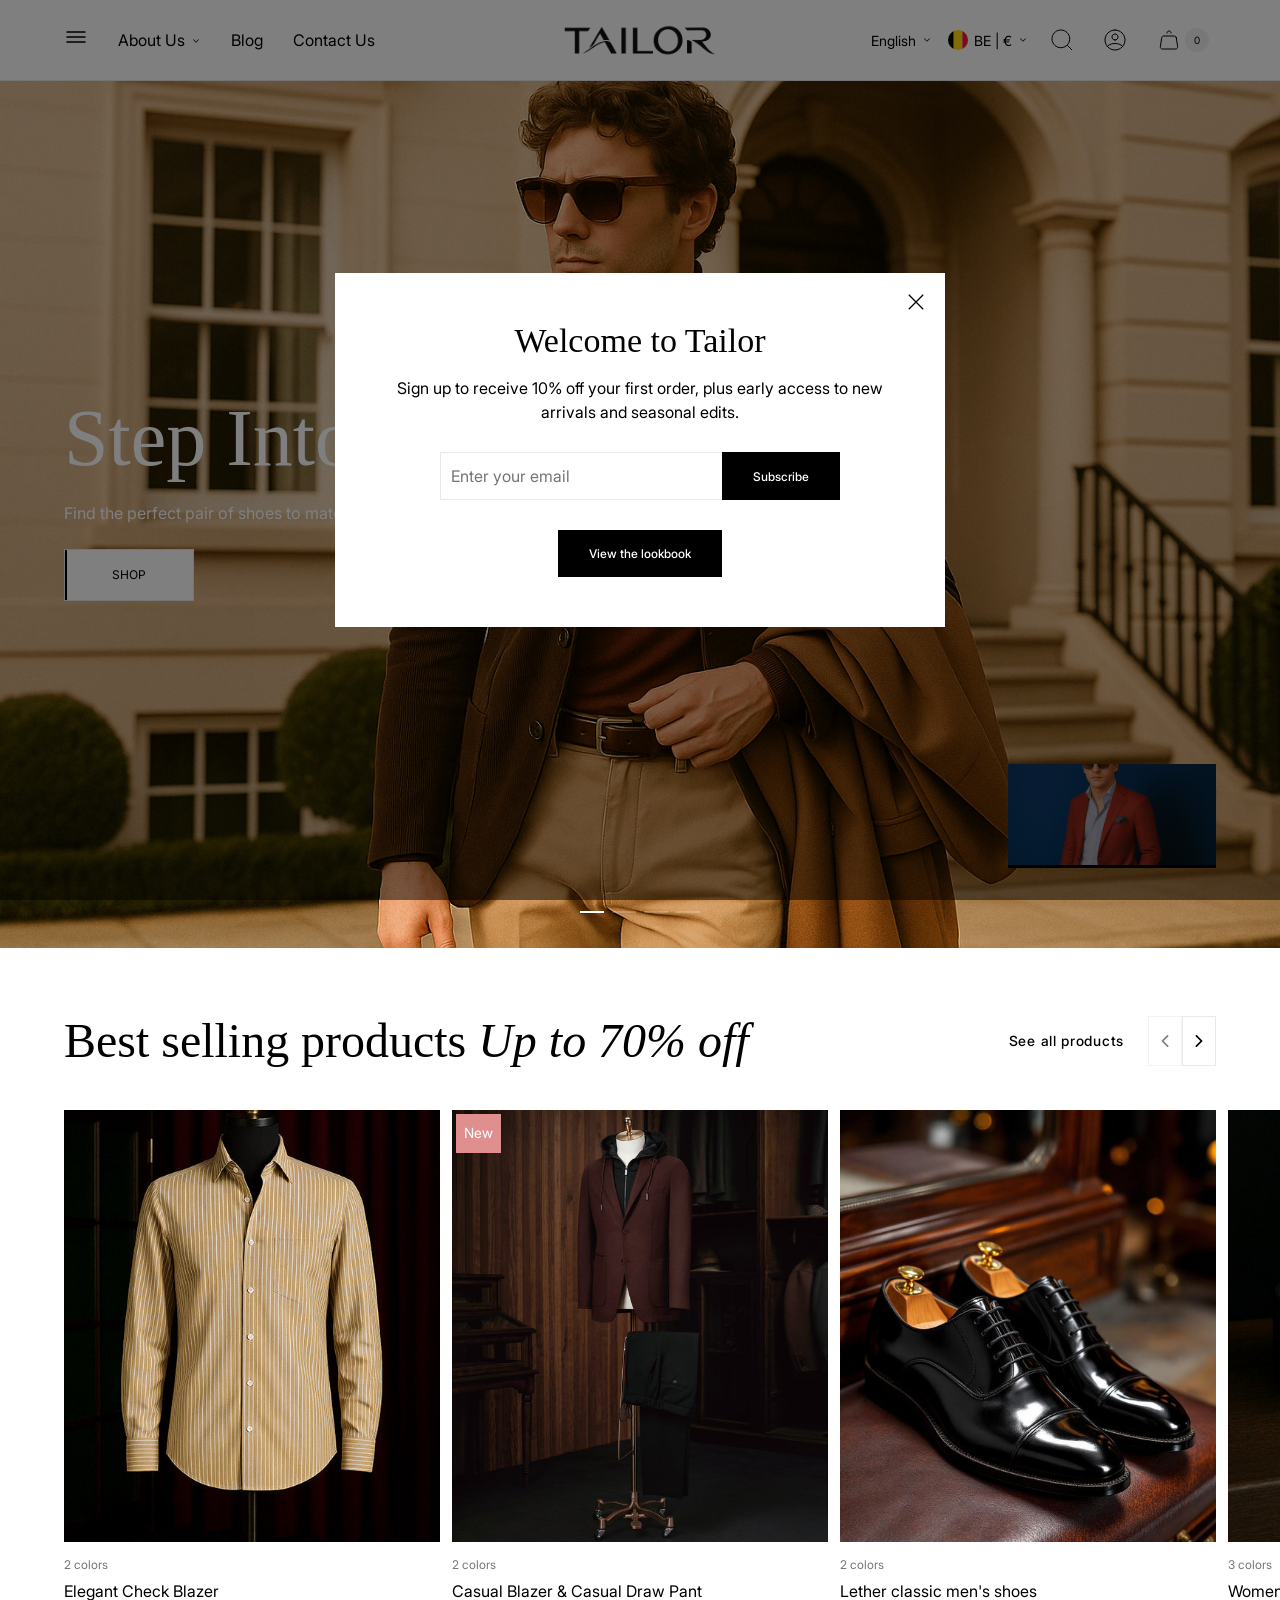
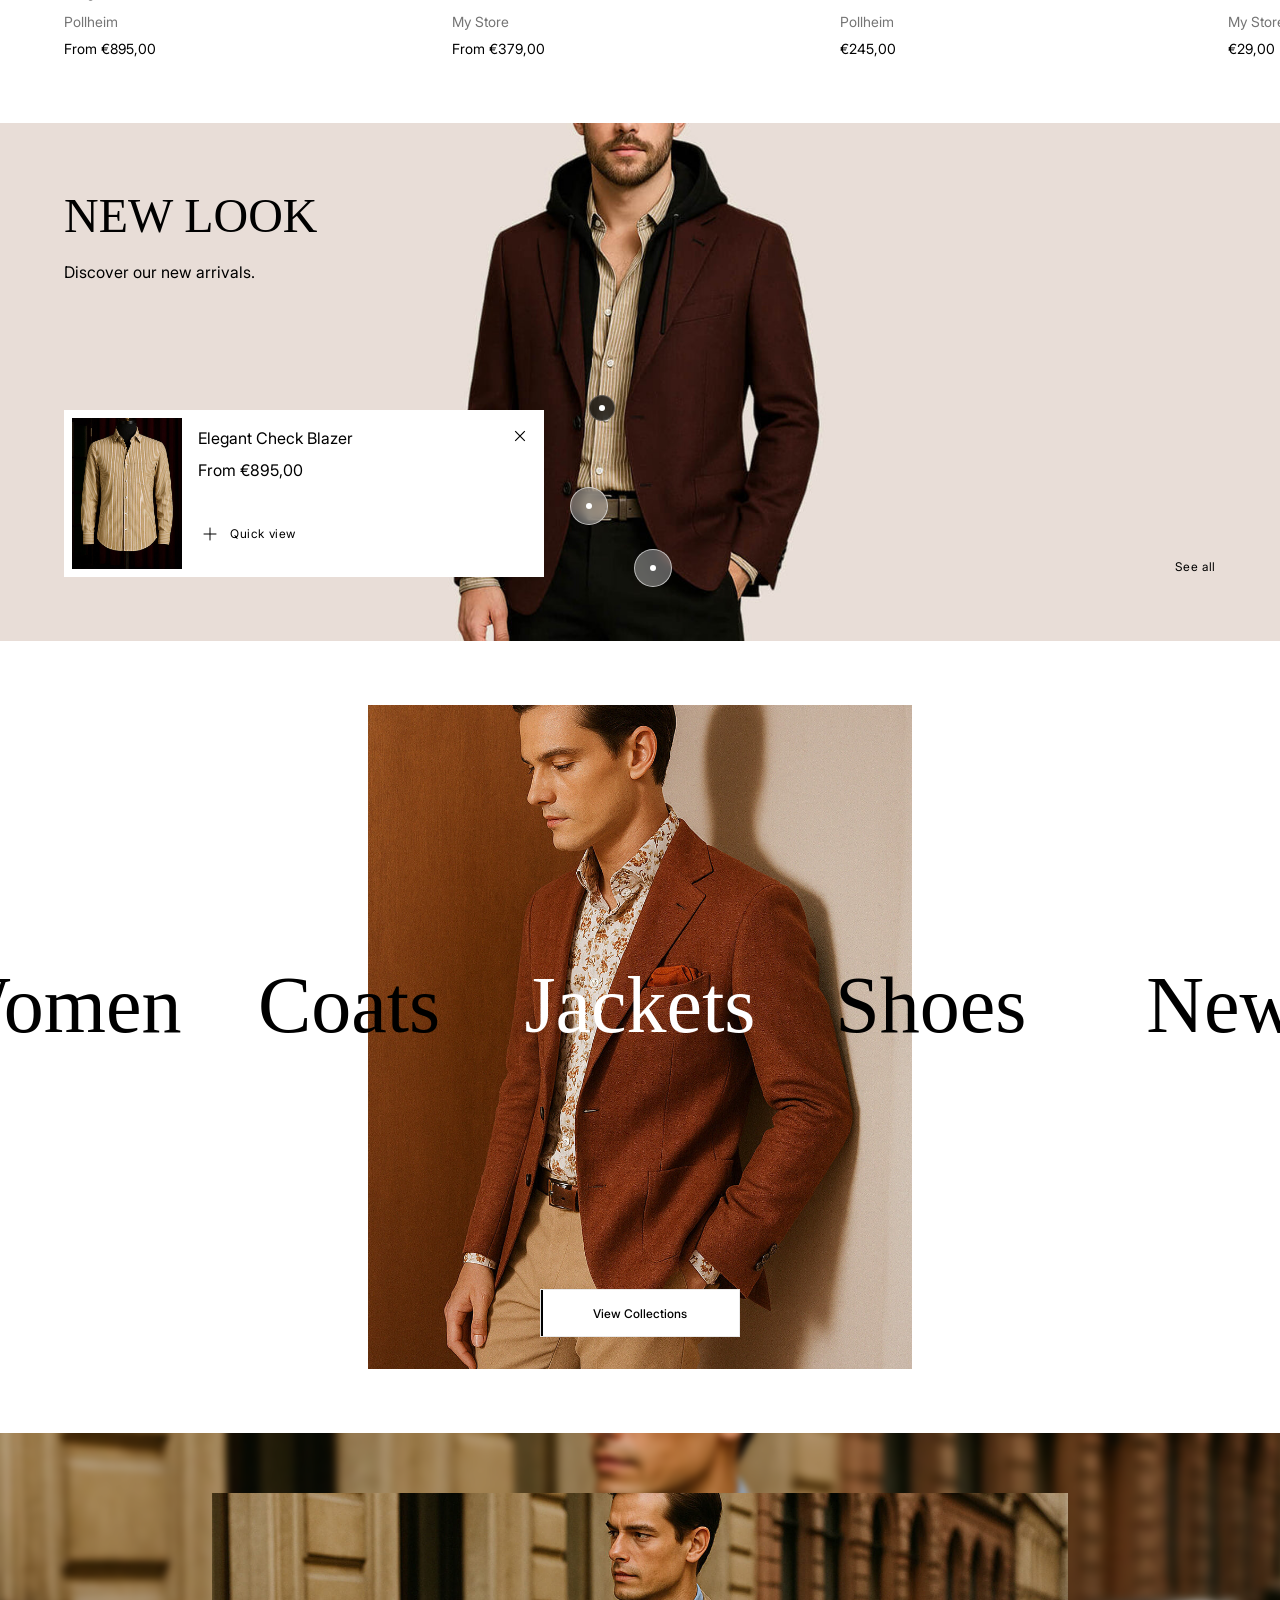
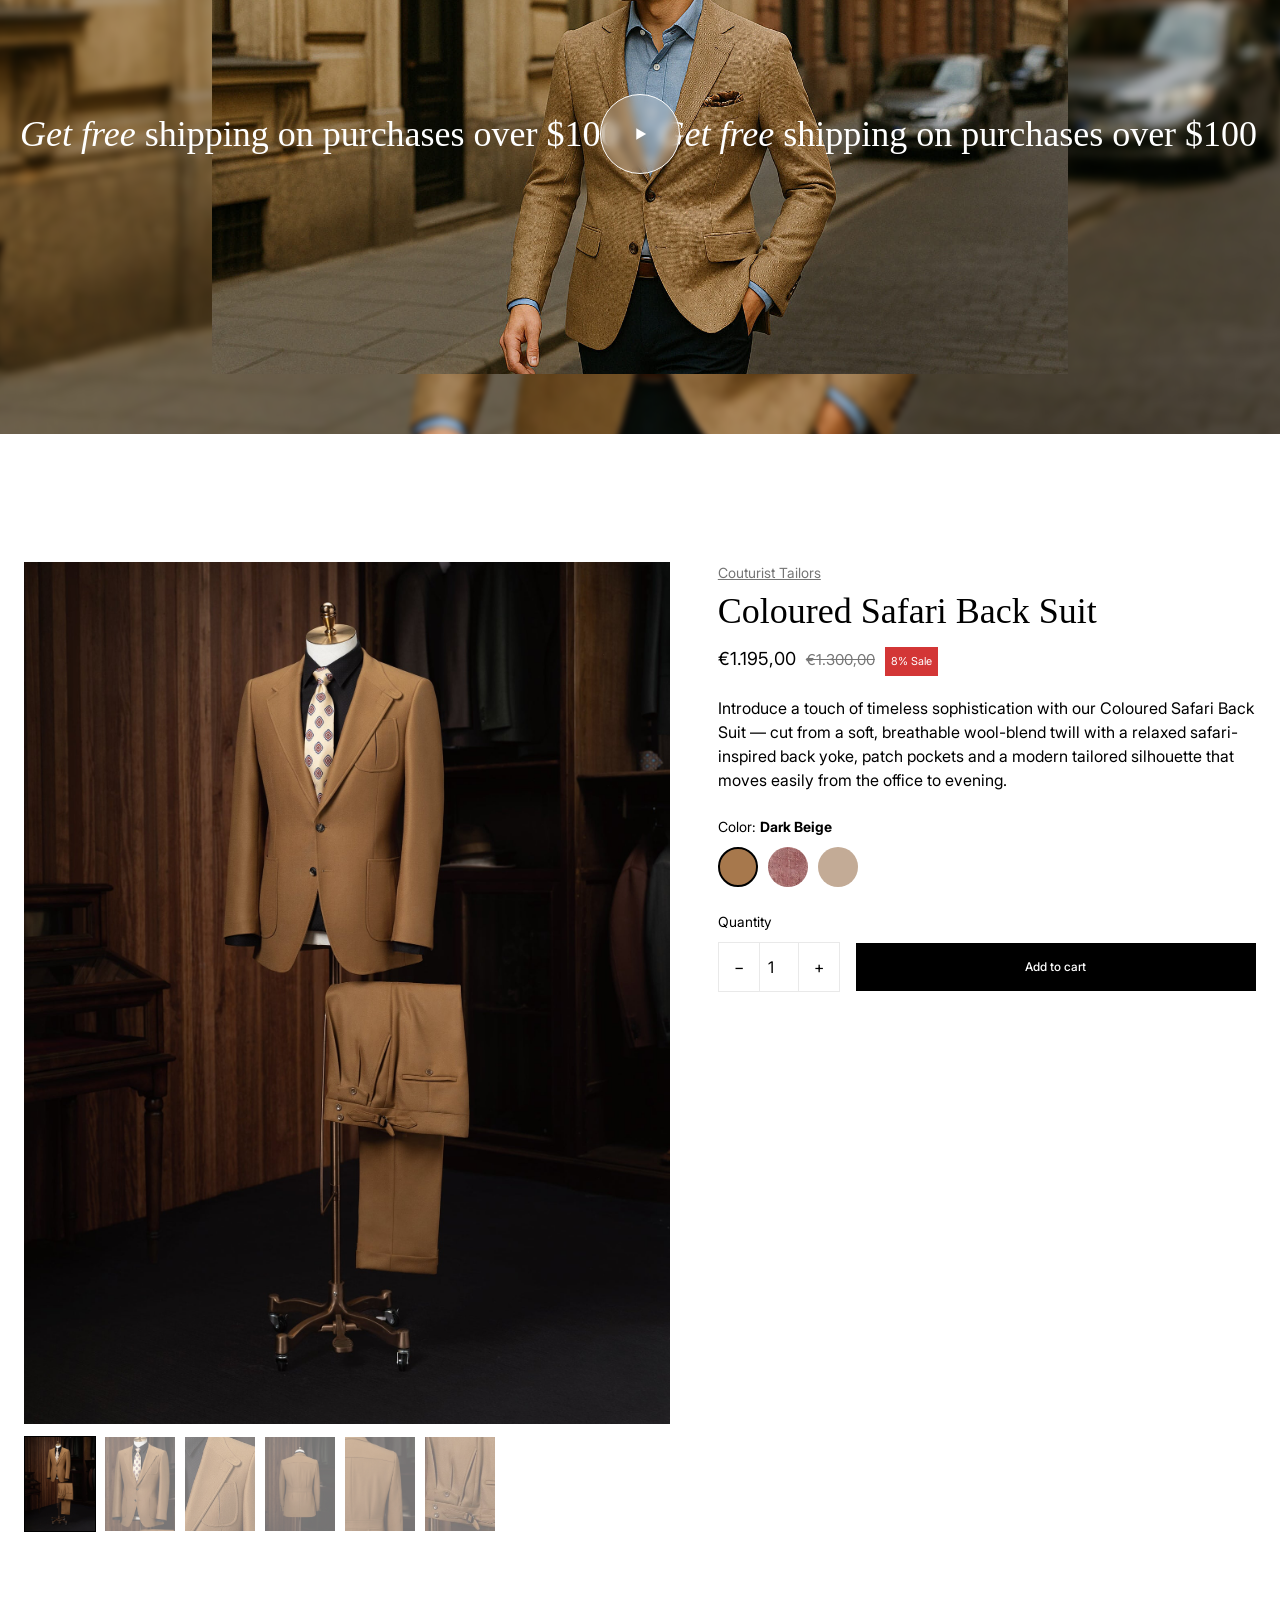
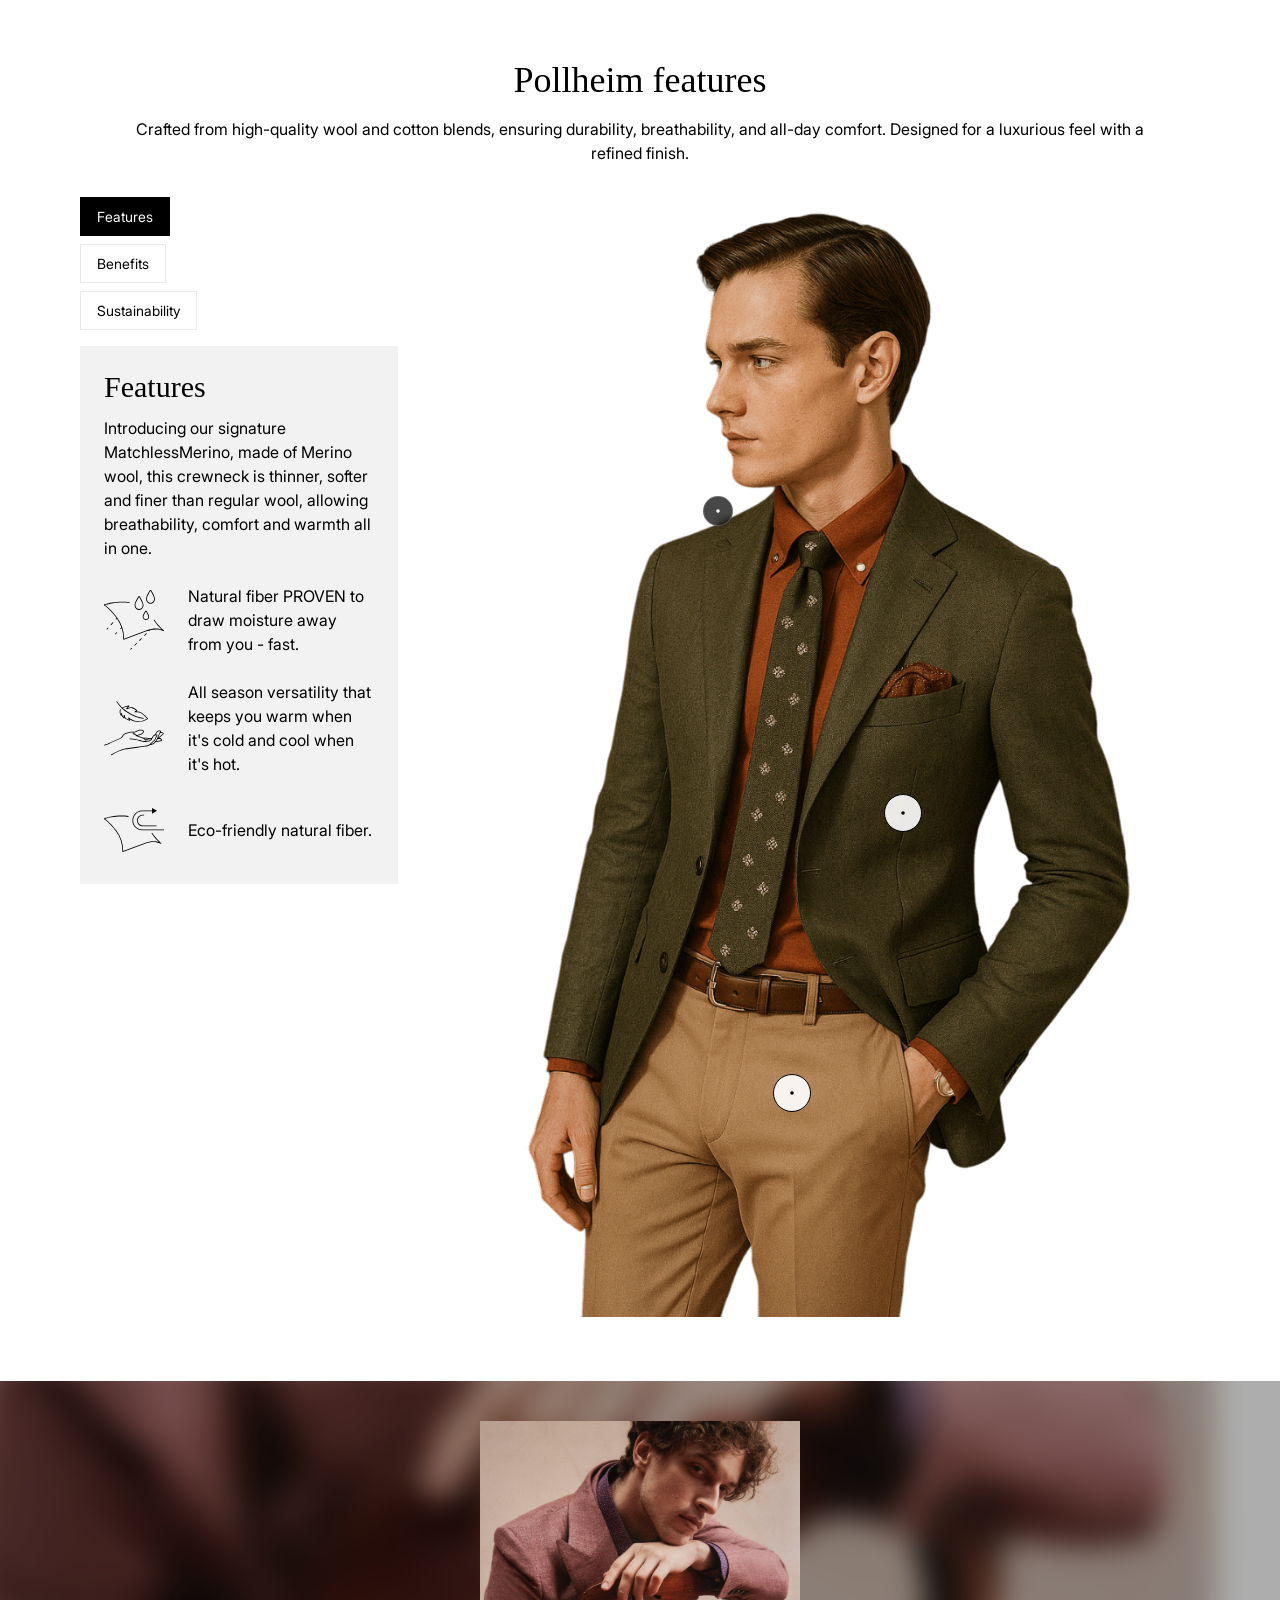
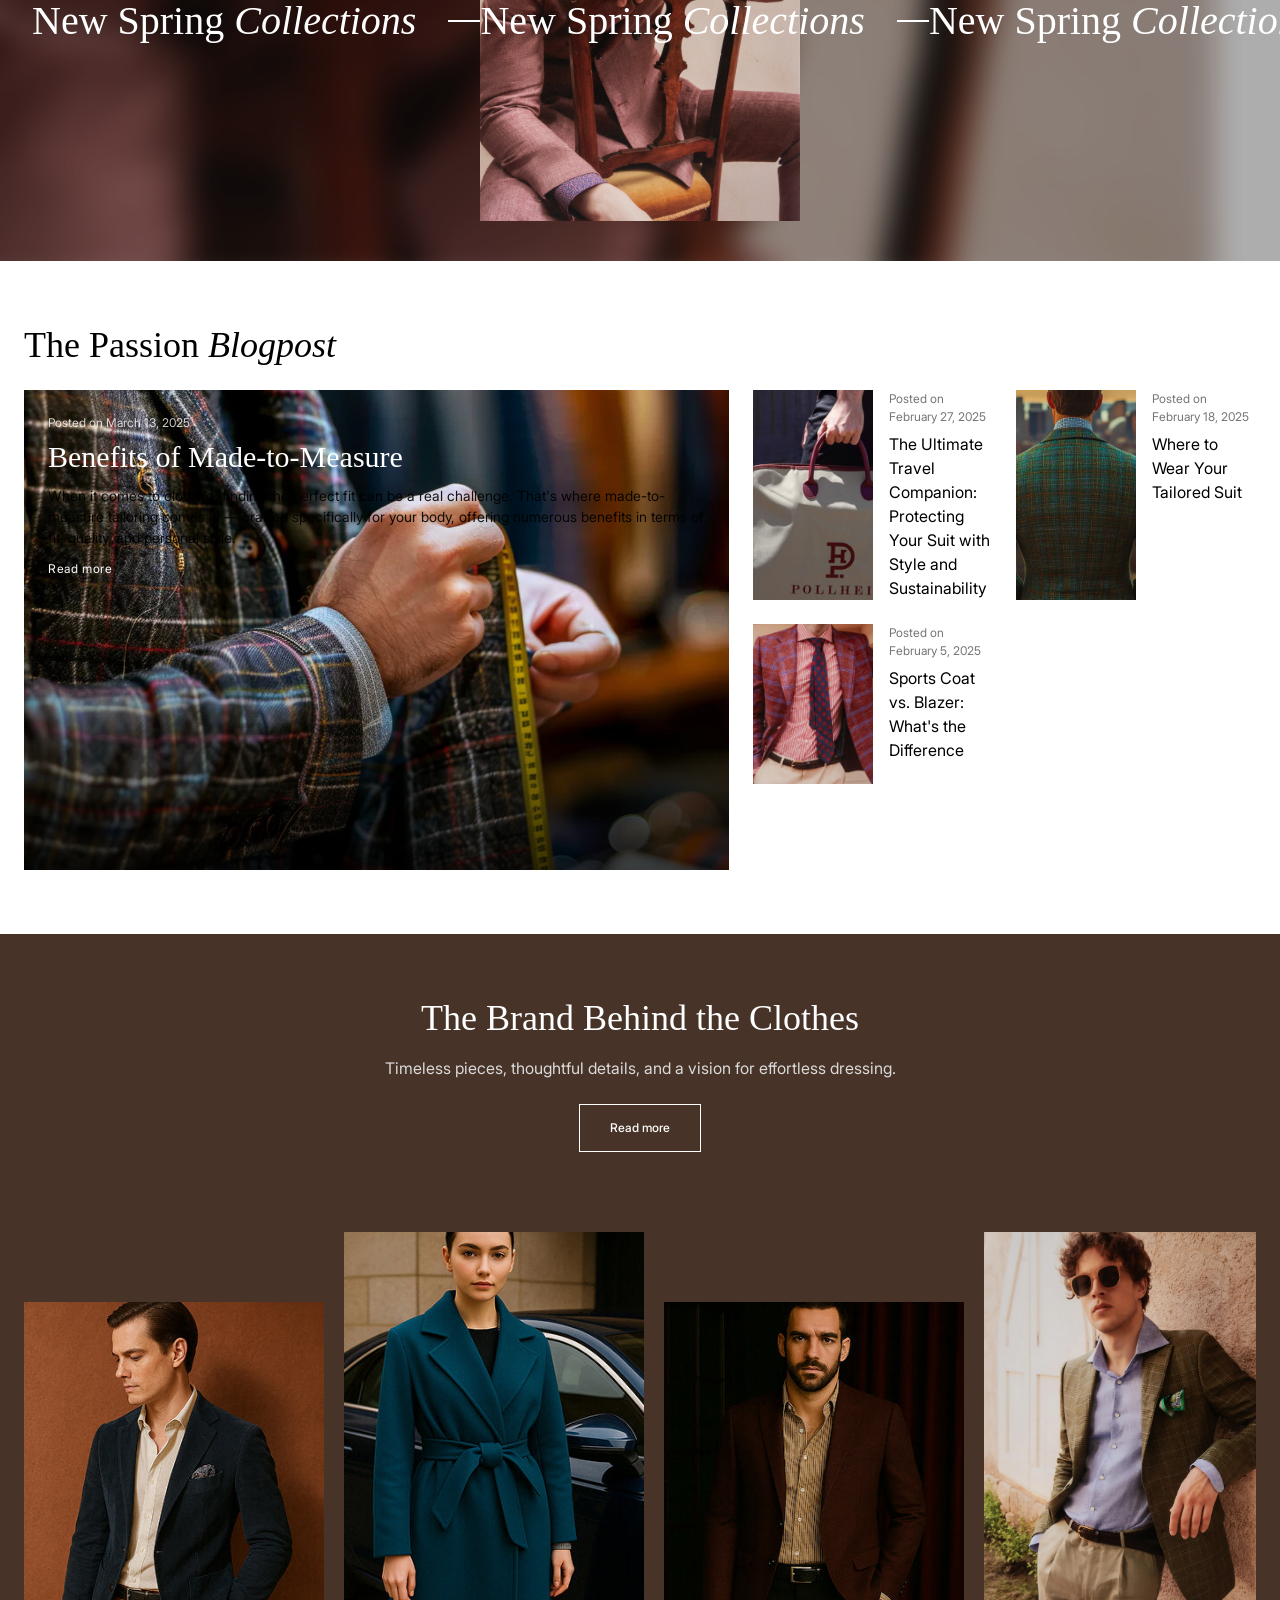
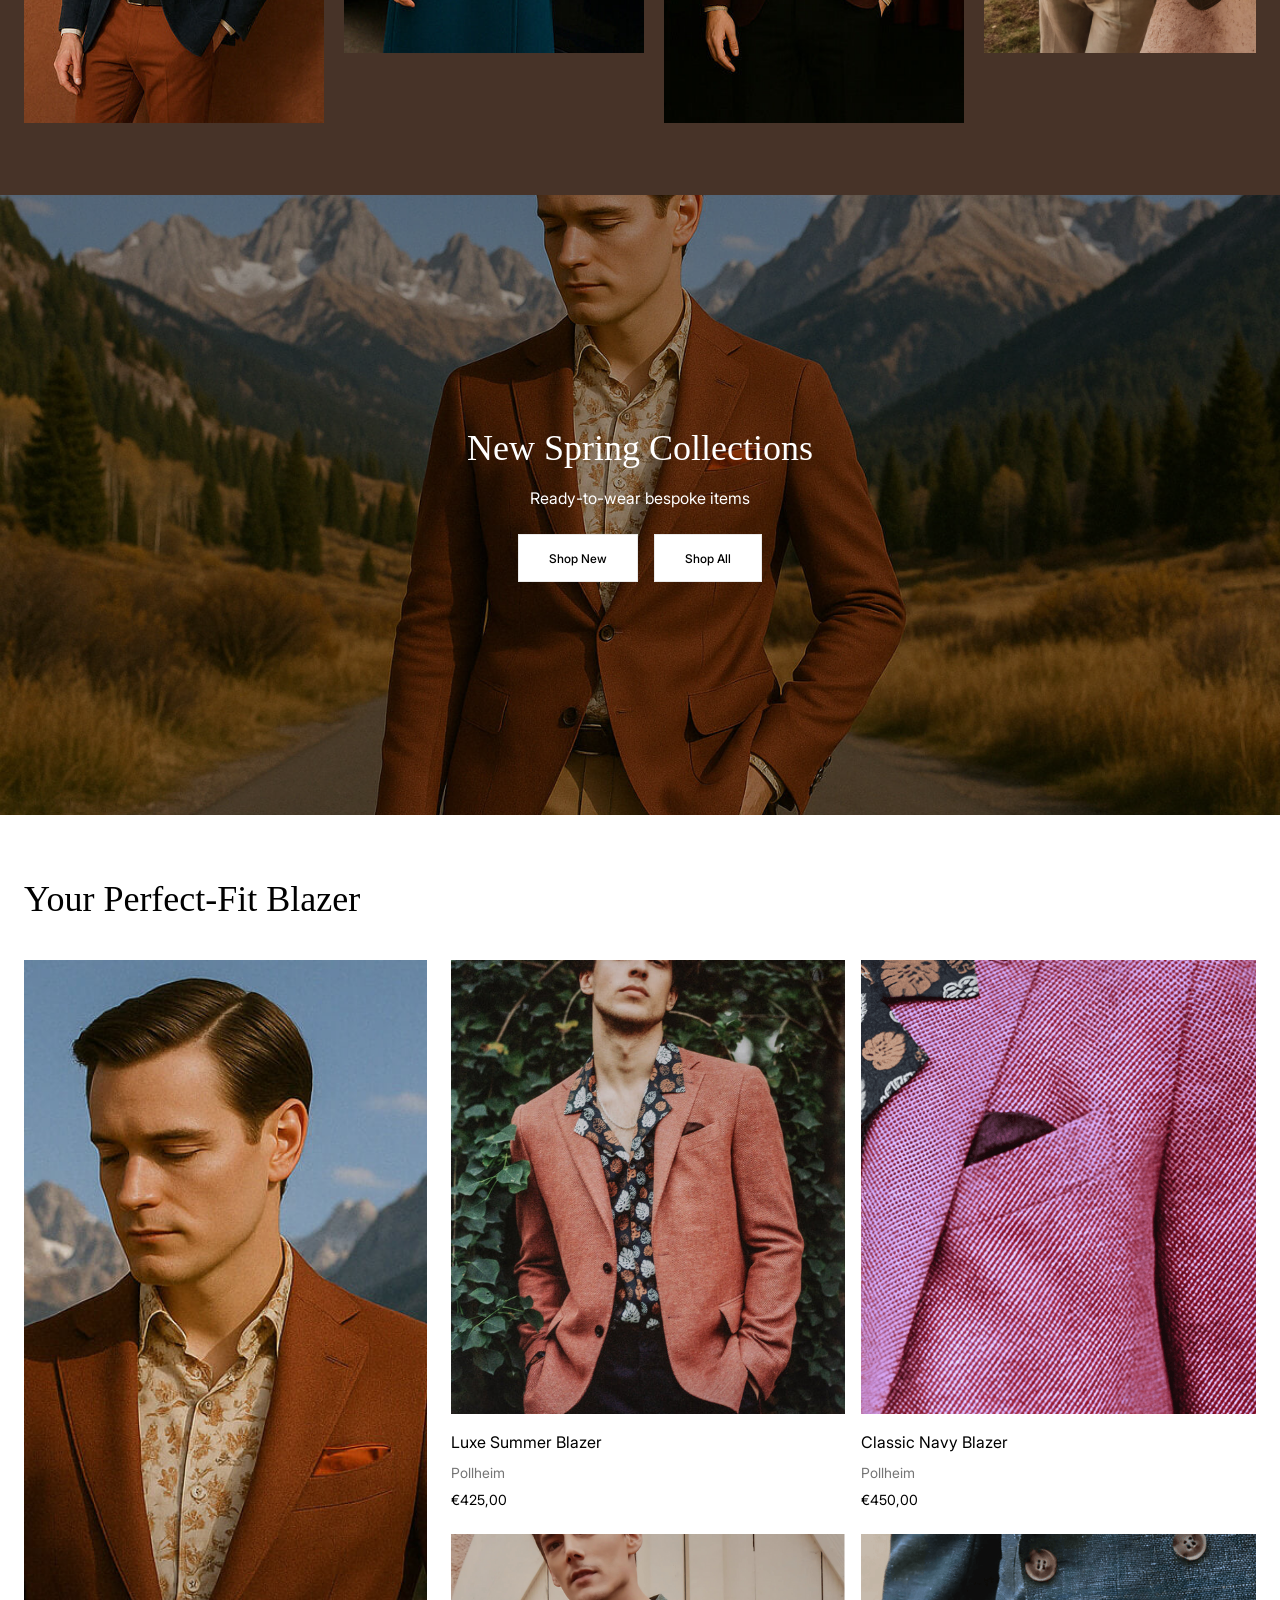
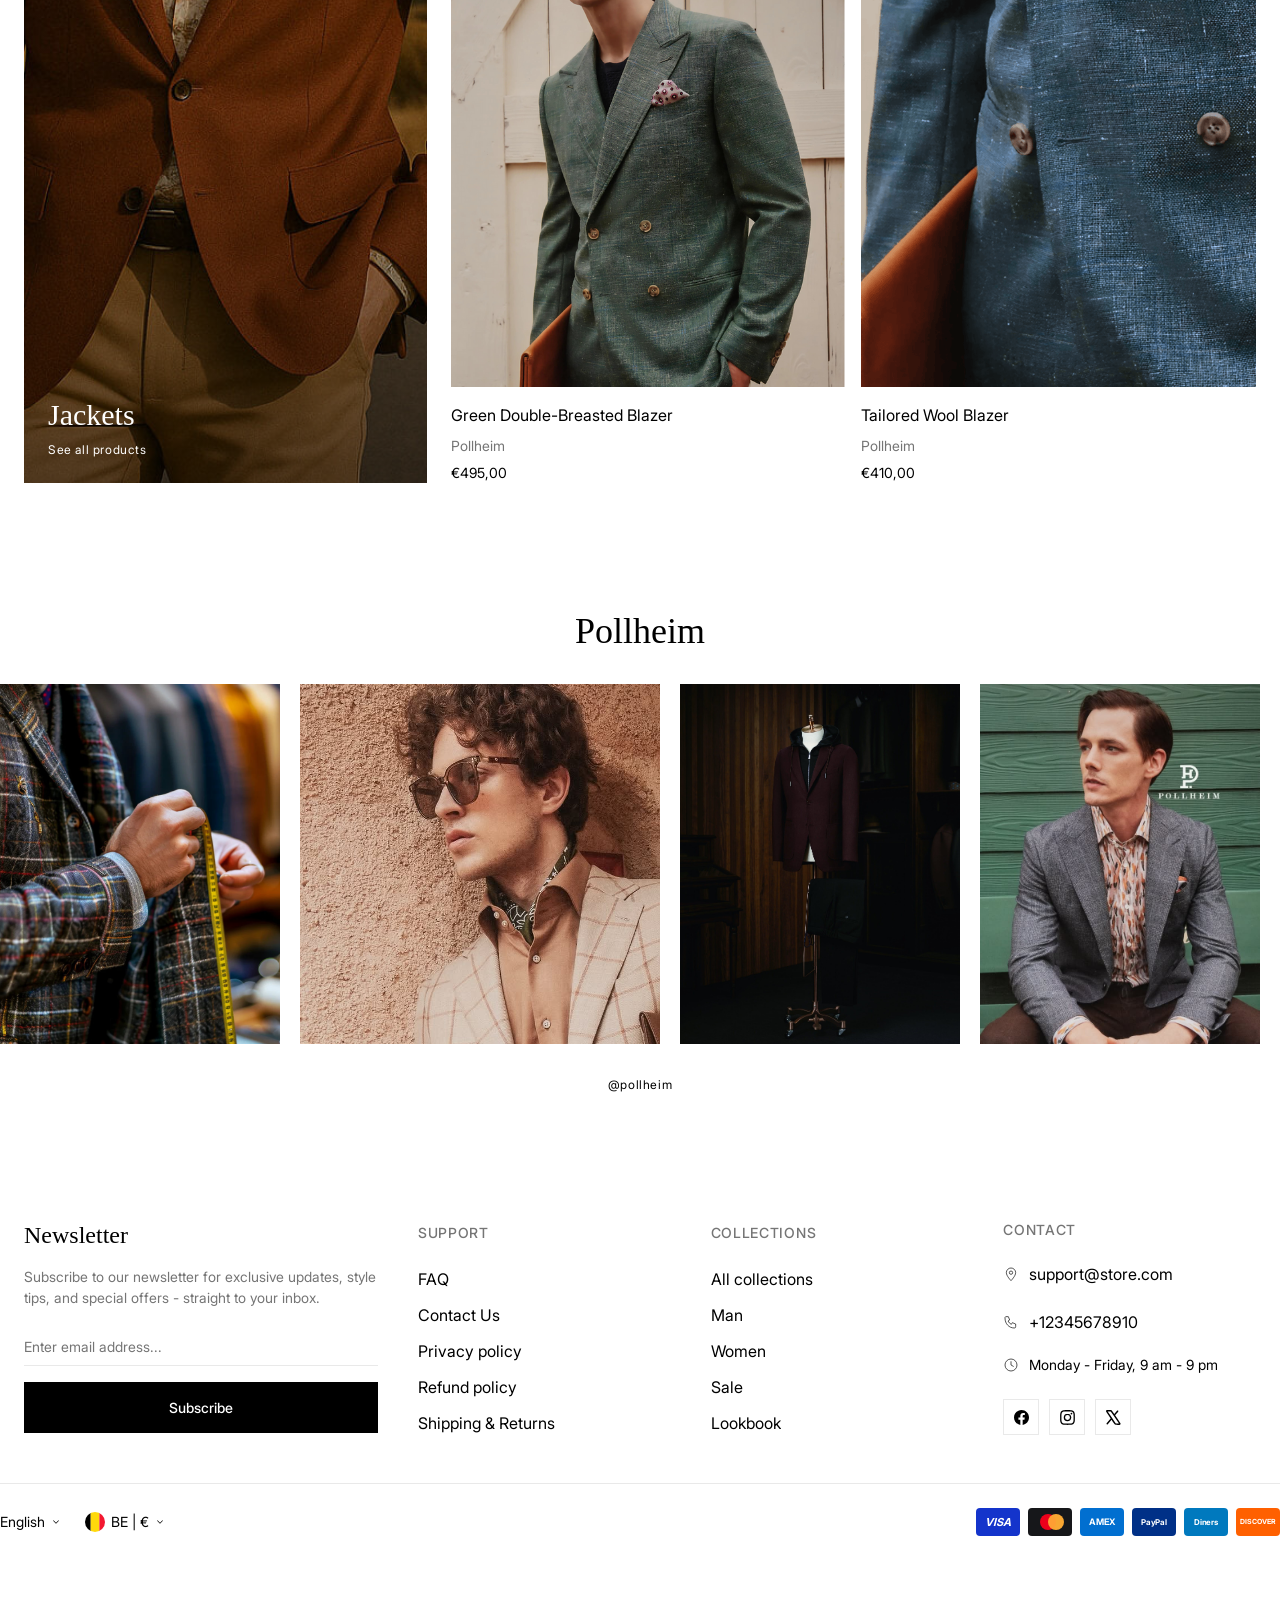
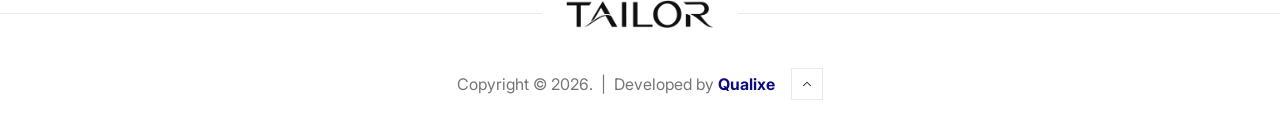
==== commit 1b469a01: "trend product, collection carosel, video section added" ====
--- a/index.html
+++ b/index.html
@@ -1093,27 +1093,32 @@
 		<section class="trend-products">
 			<div class="trend-products__inner">
 				<div class="trend-products__box-text">
-					<h2>New Look</h2>
+					<h2>NEW LOOK</h2>
 					<p>Discover our new arrivals.</p>
 				</div>
 				<div class="trend-products__image-wrap">
-					<img src="./assets/images/pollheim/image_18_1.jpg" alt="">
-
-					<div class="trend-spot" style="--x:22%; --y:38%">
-						<button type="button" class="trend-spot__btn is-active" data-spot="1" aria-label="Elegant Check Blazer">
-							<span></span>
-						</button>
-					</div>
-					<div class="trend-spot" style="--x:55%; --y:60%">
-						<button type="button" class="trend-spot__btn" data-spot="2" aria-label="Women's belt-lace in black">
-							<span></span>
-						</button>
-					</div>
-					<div class="trend-spot" style="--x:78%; --y:30%">
-						<button type="button" class="trend-spot__btn" data-spot="3"
-							aria-label="Casual Draw Pant &amp; Casual Blazer">
-							<span></span>
-						</button>
+					<!-- the aspect-ratio box lives on this inner element only — keeping
+					     it separate from the popups below means their own (in-flow, on
+					     mobile) height never fights with the image's own height:100% -->
+					<div class="trend-products__media">
+						<img src="./assets/images/pollheim/image_18_1.jpg" alt="">
+
+						<div class="trend-spot" style="--x-mobile:57%; --y-mobile:57%; --x-desktop:47%; --y-desktop:55%;">
+							<button type="button" class="trend-spot__btn is-active" data-spot="1" aria-label="Elegant Check Blazer">
+								<span></span>
+							</button>
+						</div>
+						<div class="trend-spot" style="--x-mobile:43%; --y-mobile:74%; --x-desktop:46%; --y-desktop:74%;">
+							<button type="button" class="trend-spot__btn" data-spot="2" aria-label="Women's belt-lace in black">
+								<span></span>
+							</button>
+						</div>
+						<div class="trend-spot" style="--x-mobile:53%; --y-mobile:91%; --x-desktop:51%; --y-desktop:86%;">
+							<button type="button" class="trend-spot__btn" data-spot="3"
+								aria-label="Casual Draw Pant &amp; Casual Blazer">
+								<span></span>
+							</button>
+						</div>
 					</div>
 
 					<div class="trend-popup is-active" data-spot-popup="1">
@@ -1132,7 +1137,7 @@
 									<path d="M6 12H18" stroke="currentColor" stroke-linecap="round" stroke-linejoin="round" />
 									<path d="M12 18V6" stroke="currentColor" stroke-linecap="round" stroke-linejoin="round" />
 								</svg>
-								Quick view
+								<span class="button-link__text" data-text="Quick view"><span>Quick view</span></span>
 							</button>
 						</div>
 					</div>
@@ -1152,7 +1157,7 @@
 									<path d="M6 12H18" stroke="currentColor" stroke-linecap="round" stroke-linejoin="round" />
 									<path d="M12 18V6" stroke="currentColor" stroke-linecap="round" stroke-linejoin="round" />
 								</svg>
-								Quick view
+								<span class="button-link__text" data-text="Quick view"><span>Quick view</span></span>
 							</button>
 						</div>
 					</div>
@@ -1173,7 +1178,7 @@
 									<path d="M6 12H18" stroke="currentColor" stroke-linecap="round" stroke-linejoin="round" />
 									<path d="M12 18V6" stroke="currentColor" stroke-linecap="round" stroke-linejoin="round" />
 								</svg>
-								Quick view
+								<span class="button-link__text" data-text="Quick view"><span>Quick view</span></span>
 							</button>
 						</div>
 					</div>
@@ -1186,30 +1191,30 @@
 		<!-- trend products spotlight end -->
 
 		<!-- collections carousel start -->
-		<section class="collections-carousel container">
-			<div class="collections-carousel__wrapper">
-				<div class="collections-carousel__slider swiper">
-					<div class="swiper-wrapper">
-						<div class="swiper-slide"><a href="collections.html" class="collections-carousel__slide-title"
-								data-collection-target="0">Coats</a></div>
-						<div class="swiper-slide"><a href="collections.html" class="collections-carousel__slide-title"
-								data-collection-target="1">Jackets</a></div>
-						<div class="swiper-slide"><a href="collections.html" class="collections-carousel__slide-title"
-								data-collection-target="2">Shoes</a></div>
-						<div class="swiper-slide"><a href="collections.html" class="collections-carousel__slide-title"
-								data-collection-target="3">New</a></div>
-						<div class="swiper-slide"><a href="collections.html" class="collections-carousel__slide-title"
-								data-collection-target="4">Best</a></div>
-						<div class="swiper-slide"><a href="collections.html" class="collections-carousel__slide-title"
-								data-collection-target="5">Sale</a></div>
-						<div class="swiper-slide"><a href="collections.html" class="collections-carousel__slide-title"
-								data-collection-target="6">Suits</a></div>
-						<div class="swiper-slide"><a href="collections.html" class="collections-carousel__slide-title"
-								data-collection-target="7">Women</a></div>
-					</div>
-				</div>
-			</div>
+		<section class="collections-carousel">
 			<div class="collections-carousel__images">
+				<div class="collections-carousel__wrapper">
+					<div class="collections-carousel__slider swiper">
+						<div class="swiper-wrapper">
+							<div class="swiper-slide"><a href="collections.html" class="collections-carousel__slide-title"
+									data-collection-target="0">Coats</a></div>
+							<div class="swiper-slide"><a href="collections.html" class="collections-carousel__slide-title"
+									data-collection-target="1">Jackets</a></div>
+							<div class="swiper-slide"><a href="collections.html" class="collections-carousel__slide-title"
+									data-collection-target="2">Shoes</a></div>
+							<div class="swiper-slide"><a href="collections.html" class="collections-carousel__slide-title"
+									data-collection-target="3">New</a></div>
+							<div class="swiper-slide"><a href="collections.html" class="collections-carousel__slide-title"
+									data-collection-target="4">Best</a></div>
+							<div class="swiper-slide"><a href="collections.html" class="collections-carousel__slide-title"
+									data-collection-target="5">Sale</a></div>
+							<div class="swiper-slide"><a href="collections.html" class="collections-carousel__slide-title"
+									data-collection-target="6">Suits</a></div>
+							<div class="swiper-slide"><a href="collections.html" class="collections-carousel__slide-title"
+									data-collection-target="7">Women</a></div>
+						</div>
+					</div>
+				</div>
 				<div class="collections-carousel__image-block is-visible" data-collection-image="0">
 					<div class="collections-carousel__image-wrap">
 						<img src="./assets/images/pollheim/image_1_1.jpg" alt="Coats">
@@ -1264,18 +1269,26 @@
 
 		<!-- video section start -->
 		<section class="video-section">
-			<div class="video-section__inner">
-				<div class="video-section__media" id="videoSectionMedia">
+			<div class="video-section__frame">
+				<div class="video-section__bg">
 					<img src="./assets/images/pollheim/ChatGPT_Image_15_._2025_._17_33_42_1_1.jpg" alt=""
-						class="video-section__poster">
-					<video class="video-section__video" muted playsinline controls preload="none">
-						<source src="./assets/videos/pollheim-video.mp4" type="video/mp4">
-					</video>
-					<button type="button" class="video-section__play" aria-label="Play video">
-						<svg viewBox="0 0 24 24" fill="currentColor" xmlns="http://www.w3.org/2000/svg">
-							<path d="M8 5v14l11-7-11-7Z" />
-						</svg>
-					</button>
+						class="video-section__bg-img">
+				</div>
+				<div class="video-section__container">
+					<div class="video-section__inner">
+						<div class="video-section__media" id="videoSectionMedia">
+							<img src="./assets/images/pollheim/ChatGPT_Image_15_._2025_._17_33_42_1_1.jpg" alt=""
+								class="video-section__poster">
+							<video class="video-section__video" muted playsinline controls preload="none">
+								<source src="./assets/videos/pollheim-video.mp4" type="video/mp4">
+							</video>
+							<button type="button" class="video-section__play" aria-label="Play video">
+								<svg viewBox="0 0 80 80" xmlns="http://www.w3.org/2000/svg">
+									<path d="M35.5 47V33L47.5 40L35.5 47Z" fill="currentColor" />
+								</svg>
+							</button>
+						</div>
+					</div>
 					<div class="video-section__ticker">
 						<div class="video-section__ticker-track">
 							<span class="video-section__ticker-item"><em>Get free</em> shipping on purchases over $100</span>
@@ -1733,11 +1746,11 @@
 						</svg>
 					</summary>
 					<ul class="footer__accordion-content">
-						<li><a href="faq.html">FAQ</a></li>
-						<li><a href="contact.html">Contact Us</a></li>
-						<li><a href="#">Privacy policy</a></li>
-						<li><a href="#">Refund policy</a></li>
-						<li><a href="policy.html">Shipping &amp; Returns</a></li>
+						<li><a href="faq.html" class="button-link"><span class="button-link__text" data-text="FAQ"><span>FAQ</span></span></a></li>
+						<li><a href="contact.html" class="button-link"><span class="button-link__text" data-text="Contact Us"><span>Contact Us</span></span></a></li>
+						<li><a href="#" class="button-link"><span class="button-link__text" data-text="Privacy policy"><span>Privacy policy</span></span></a></li>
+						<li><a href="#" class="button-link"><span class="button-link__text" data-text="Refund policy"><span>Refund policy</span></span></a></li>
+						<li><a href="policy.html" class="button-link"><span class="button-link__text" data-text="Shipping &amp; Returns"><span>Shipping &amp; Returns</span></span></a></li>
 					</ul>
 				</details>
 			</div>
@@ -1750,11 +1763,11 @@
 						</svg>
 					</summary>
 					<ul class="footer__accordion-content">
-						<li><a href="collections.html">All collections</a></li>
-						<li><a href="collections.html">Man</a></li>
-						<li><a href="collections.html">Women</a></li>
-						<li><a href="collections.html">Sale</a></li>
-						<li><a href="look-book.html">Lookbook</a></li>
+						<li><a href="collections.html" class="button-link"><span class="button-link__text" data-text="All collections"><span>All collections</span></span></a></li>
+						<li><a href="collections.html" class="button-link"><span class="button-link__text" data-text="Man"><span>Man</span></span></a></li>
+						<li><a href="collections.html" class="button-link"><span class="button-link__text" data-text="Women"><span>Women</span></span></a></li>
+						<li><a href="collections.html" class="button-link"><span class="button-link__text" data-text="Sale"><span>Sale</span></span></a></li>
+						<li><a href="look-book.html" class="button-link"><span class="button-link__text" data-text="Lookbook"><span>Lookbook</span></span></a></li>
 					</ul>
 				</details>
 			</div>
--- a/assets/css/style.css
+++ b/assets/css/style.css
@@ -693,7 +693,9 @@
 }
 
 .header__lang-btn:has(+ .header__lang-list.is-open) .chevron,
-#currencyToggle:has(+ .header__currency-list.is-open) .chevron {
+#currencyToggle:has(+ .header__currency-list.is-open) .chevron,
+#currencyToggleMobile:has(+ .header__currency-list.is-open) .chevron,
+#currencyToggleFooter:has(+ .header__currency-list.is-open) .chevron {
   transform: rotate(180deg);
 }
 
@@ -3082,7 +3084,8 @@
 }
 
 /* touch devices have no hover to reveal it on, so it's always shown there */
-@media (hover: none), (pointer: coarse) {
+@media (hover: none),
+(pointer: coarse) {
   .product-card__quick-view {
     opacity: 1;
     transform: none;
@@ -3173,7 +3176,8 @@
   }
 }
 
-@media (hover: none), (pointer: coarse) {
+@media (hover: none),
+(pointer: coarse) {
   .product-card__swatches-count {
     opacity: 0;
     visibility: hidden;
@@ -3351,7 +3355,7 @@
   .featured-products__header-inner {
     justify-content: space-between;
     width: 100%;
-}
+  }
 }
 
 /* ================= trend products spotlight ================= */
@@ -3364,27 +3368,58 @@
   position: relative;
   max-width: calc(1808px - 32px);
   margin: 0 auto;
-  padding: 0 16px;
+}
+
+/* below 992px only the heading/copy gets a side inset — the image, the
+   spot popup card and the "See all" link all run edge-to-edge, matching
+   the live reference exactly (its outer wrapper carries no padding at all) */
+@media (max-width: 991px) {
+  .trend-products__box-text {
+    padding: 0 16px;
+  }
 }
 
 .trend-products__box-text {
   margin-bottom: 32px;
 }
 
+.trend-products__box-text h2 {
+  font-size: 36px;
+  line-height: 48px;
+}
+
+@media (min-width: 768px) {
+  .trend-products__box-text h2 {
+    font-size: 42.625px;
+    line-height: 56.8333px;
+  }
+}
+
+@media (min-width: 1200px) {
+  .trend-products__box-text h2 {
+    font-size: 47.96px;
+    line-height: 57.9517px;
+  }
+}
+
 .trend-products__box-text p {
   margin-top: 16px;
 }
 
 .trend-products__image-wrap {
+  position: relative;
+}
+
+/* the aspect-ratio box: kept off .trend-products__image-wrap itself so the
+   popup below (in normal flow on mobile) doesn't grow this box and, through
+   the image's own height:100%, stretch the photo down over it */
+.trend-products__media {
   position: relative;
   overflow: hidden;
   padding-top: 128%;
 }
 
-/* the main background photo only — a child combinator so this doesn't also
-   reach into .trend-popup's own (much smaller) thumbnail image, a
-   grandchild of this wrapper that needs its own, completely different sizing */
-.trend-products__image-wrap > img {
+.trend-products__media img {
   position: absolute;
   inset: 0;
   width: 100%;
@@ -3394,9 +3429,16 @@
 
 .trend-spot {
   position: absolute;
-  top: var(--y, 50%);
-  left: var(--x, 50%);
+  top: var(--y-mobile, 50%);
+  left: var(--x-mobile, 50%);
   z-index: 2;
+}
+
+@media (min-width: 992px) {
+  .trend-spot {
+    top: var(--y-desktop, 50%);
+    left: var(--x-desktop, 50%);
+  }
 }
 
 .trend-spot__btn {
@@ -3487,12 +3529,28 @@
   align-items: center;
   gap: 8px;
   margin-top: 22px;
+  /* this class normally lives on a plain <a>, but here it's a <button> —
+     without this reset the browser's own default button chrome (border,
+     background, padding) shows up around it */
+  padding: 0;
+  border: none;
+  background: none;
+  font-family: var(--paragraph-font);
+  cursor: pointer;
 }
 
 .trend-popup__content .button-link svg {
   width: 24px;
   height: 24px;
   flex-shrink: 0;
+}
+
+/* underline sits flush with the button's own bottom edge here, unlike the
+   generic .button-link's -2px offset (which is for text sitting inline
+   in a paragraph, not this icon+text button) */
+.trend-popup__content .button-link::after {
+  bottom: 0;
+  transition: width .4s ease;
 }
 
 /* mobile has no way to hover a different spot to dismiss this one, so its
@@ -3525,7 +3583,7 @@
     margin-bottom: 0;
   }
 
-  .trend-products__image-wrap {
+  .trend-products__media {
     padding-top: 40.5%;
   }
 
@@ -3537,14 +3595,26 @@
   }
 
   .trend-popup {
+    display: flex;
     position: absolute;
-    z-index: 3;
+    z-index: 1;
     bottom: 34px;
     left: 34px;
     width: 480px;
     padding: 8px;
     padding-inline-end: 48px;
     border: none;
+    opacity: 0;
+    visibility: hidden;
+    transform: translateY(-10px);
+    transition: opacity .4s, visibility .4s, transform .4s;
+  }
+
+  .trend-popup.is-active {
+    z-index: 2;
+    opacity: 1;
+    visibility: visible;
+    transform: translateY(0);
   }
 
   .trend-popup__img {
@@ -3605,6 +3675,37 @@
   width: 100%;
 }
 
+/* text flip: a duplicate copy of the label (via ::after/attr(data-text))
+   sits one line-height below, hidden by the wrapper's overflow; on hover
+   both the real label and its duplicate slide up by a full line so the
+   duplicate ends up exactly where the real label started. Only .button-link
+   elements that opt in by wrapping their text in .button-link__text get
+   this - plain .button-link text is unaffected. */
+.button-link__text {
+  position: relative;
+  display: inline-block;
+  overflow: hidden;
+  vertical-align: top;
+}
+
+.button-link__text>span {
+  display: block;
+  transition: transform .4s ease;
+}
+
+.button-link__text::after {
+  content: attr(data-text);
+  position: absolute;
+  top: 100%;
+  left: 0;
+  transition: transform .4s ease;
+}
+
+.button-link:hover .button-link__text>span,
+.button-link:hover .button-link__text::after {
+  transform: translateY(-100%);
+}
+
 /* ================= collections carousel ================= */
 .collections-carousel {
   overflow: hidden;
@@ -3612,43 +3713,58 @@
   padding-bottom: var(--section-gap);
 }
 
+/* overlaid centered on top of the images below (not a separate row above
+   them) - only the words themselves are clickable/hoverable, the empty
+   space around them lets clicks fall through to the image/button beneath */
 .collections-carousel__wrapper {
-  position: relative;
-}
-
+  position: absolute;
+  inset: 0;
+  z-index: 5;
+  display: flex;
+  align-items: center;
+  pointer-events: none;
+}
+
+/* the slider only re-enables pointer-events for its own natural (text-line)
+   height, not the full-height flex parent it's centered inside - so it's
+   draggable across its whole row (not just on the letters), while the
+   empty space above/below still lets clicks reach the button beneath */
 .collections-carousel__slider {
-  padding: 0 16px;
+  width: 100%;
+  pointer-events: auto;
 }
 
 .collections-carousel__slider .swiper-slide {
-  width: auto;
-  padding: 0 12px;
-  cursor: pointer;
+  display: flex;
+  justify-content: center;
+  cursor: grab;
 }
 
 .collections-carousel__slide-title {
   display: inline-block;
-  font-size: var(--type-h1-size);
-  color: var(--border-color3);
+  font-family: var(--heading-font);
+  font-size: 36px;
+  color: var(--black);
   transition: color .3s ease;
   white-space: nowrap;
 }
 
-.collections-carousel__slide-title.swiper-slide-active,
+/* white once its slide is active, since at that point it's sitting
+   directly on top of that collection's photo rather than on the
+   section's plain background */
 .collections-carousel .swiper-slide-active .collections-carousel__slide-title {
-  color: var(--black);
-}
-
-@media (max-width: 700px) {
+  color: var(--white);
+}
+
+@media (min-width: 1200px) {
   .collections-carousel__slide-title {
-    font-size: var(--type-h2-size);
+    font-size: 80px;
   }
 }
 
 .collections-carousel__images {
   position: relative;
   height: 378px;
-  margin-top: -20px;
 }
 
 .collections-carousel__image-block {
@@ -3691,6 +3807,13 @@
   min-width: 200px;
 }
 
+/* the reference leaves a sliver of the sliding-fill permanently peeking out
+   past the button's left edge - a fixed 2px nudge on top of its own
+   right:100%/0 slide, rather than a fully-retracted idle state */
+.collections-carousel__image-block .btn::after {
+  transform: translateX(2px);
+}
+
 @media (min-width: 576px) {
   .collections-carousel__images {
     height: 480px;
@@ -3707,7 +3830,7 @@
   }
 
   .collections-carousel__image-block {
-    max-width: 480px;
+    max-width: 544px;
   }
 
   .collections-carousel__image-block .btn {
@@ -3716,12 +3839,45 @@
 }
 
 /* ================= video section ================= */
+/* the frame (not this outer section) carries the edge-to-edge blur - this
+   padding is what leaves plain page background showing above/below it,
+   matching the reference's gap to its neighboring sections */
 .video-section {
+  padding: var(--section-gap) 0;
+}
+
+/* capped and centered the same way .container is, so the blur doesn't run
+   edge-to-edge forever on ultra-wide screens - overflow:hidden here (rather
+   than on the section) means it clips right at that same capped width,
+   leaving plain background in the gutters too */
+.video-section__frame {
   position: relative;
+  overflow: hidden;
   max-width: 1808px;
   margin: 0 auto;
+}
+
+/* the same photo as the sharp video poster, filling the whole frame edge
+   to edge and blurred - reads as an out-of-focus continuation of the scene
+   behind the framed/focused video block */
+.video-section__bg {
+  position: absolute;
+  inset: 0;
+  z-index: 0;
+}
+
+.video-section__bg-img {
+    width: 100%;
+    height: 100%;
+    object-fit: cover;
+    filter: blur(3px);
+    transform: scale(1.15);
+}
+
+.video-section__container {
+  position: relative;
+  z-index: 1;
   padding: 0 16px;
-  overflow: hidden;
 }
 
 .video-section__inner {
@@ -3736,6 +3892,16 @@
   height: 0;
   padding-top: 56.26%;
   cursor: pointer;
+  overflow: hidden;
+}
+
+/* on pointer devices the button stops being centered and instead tracks the
+   mouse (JS overwrites its top/left on mousemove) - the native pointer is
+   hidden so the button itself reads as the cursor */
+@media (hover: hover) and (pointer: fine) {
+  .video-section__media.is-tracking {
+    cursor: none;
+  }
 }
 
 .video-section__poster,
@@ -3770,7 +3936,7 @@
   height: 64px;
   border-radius: 50%;
   border: 1px solid var(--white);
-  background: rgba(0, 0, 0, .35);
+  background: rgba(255, 255, 255, .2);
   backdrop-filter: blur(5px);
   display: flex;
   align-items: center;
@@ -3781,8 +3947,8 @@
 }
 
 .video-section__play svg {
-  width: 16px;
-  height: 16px;
+  width: 52.8px;
+  height: 52.8px;
 }
 
 .video-section__ticker {
@@ -3793,7 +3959,7 @@
   transform: translateY(-50%);
   overflow: hidden;
   pointer-events: none;
-  z-index: 3;
+  z-index: 1;
 }
 
 .video-section__ticker-track {
@@ -3836,8 +4002,8 @@
   }
 
   .video-section__play svg {
-    width: 22px;
-    height: 22px;
+    width: 66px;
+    height: 66px;
   }
 }
 
@@ -4745,10 +4911,12 @@
   padding: 4px 0;
   font-size: 16px;
   color: var(--heading-text-color);
-}
-
-.footer__col ul a:hover {
-  text-decoration: underline;
+  letter-spacing: normal;
+}
+
+.footer__col ul a::after {
+  bottom: 0;
+  transition: width .4s;
 }
 
 @media (max-width: 900px) {
@@ -5027,6 +5195,11 @@
   color: var(--muted);
 }
 
+.footer__copyright {
+  font-size: 16px;
+  color: var(--muted);
+}
+
 .footer__copyright span {
   margin: 0 4px;
 }
@@ -5066,6 +5239,10 @@
 
   .footer__contact {
     padding: 20px 0;
+  }
+
+  .footer__copyright {
+    font-size: 14px;
   }
 
   .footer__selectors {
@@ -5168,11 +5345,11 @@
 }
 
 @media (min-width: 1024px) {
-.product-modal__scroll {
+  .product-modal__scroll {
     flex-direction: row;
     gap: 40px;
     padding: 40px 40px 0 40px;
-}
+  }
 }
 
 /* hidden by default (desktop): the button floats free via its own absolute
@@ -5203,6 +5380,7 @@
 }
 
 @media (max-width: 1023px) {
+
   /* a real, opaque bar rather than a floating icon — the first photo below
      it is often dark, which would otherwise swallow the icon entirely */
   .product-modal__header {
@@ -5312,7 +5490,7 @@
 }
 
 @media (min-width: 1024px) {
-.product-modal__gallery {
+  .product-modal__gallery {
     flex: 0 0 46%;
     position: sticky;
     top: 0;
@@ -5322,13 +5500,13 @@
     scrollbar-width: none;
     -ms-overflow-style: none;
     padding-bottom: 40px;
-}
+  }
 
   .product-modal__gallery::-webkit-scrollbar {
     display: none;
   }
 
-.product-modal__info {
+  .product-modal__info {
     flex: 1 1 auto;
     /* at a short enough window this column's own content (garment, color,
        size, buttons…) can be taller than the drawer itself; without its own
@@ -5340,11 +5518,11 @@
     scrollbar-width: none;
     -ms-overflow-style: none;
     padding-bottom: 40px;
-}
-
-.product-modal__info::-webkit-scrollbar {
+  }
+
+  .product-modal__info::-webkit-scrollbar {
     display: none;
-}
+  }
 }
 
 .product-modal__title {
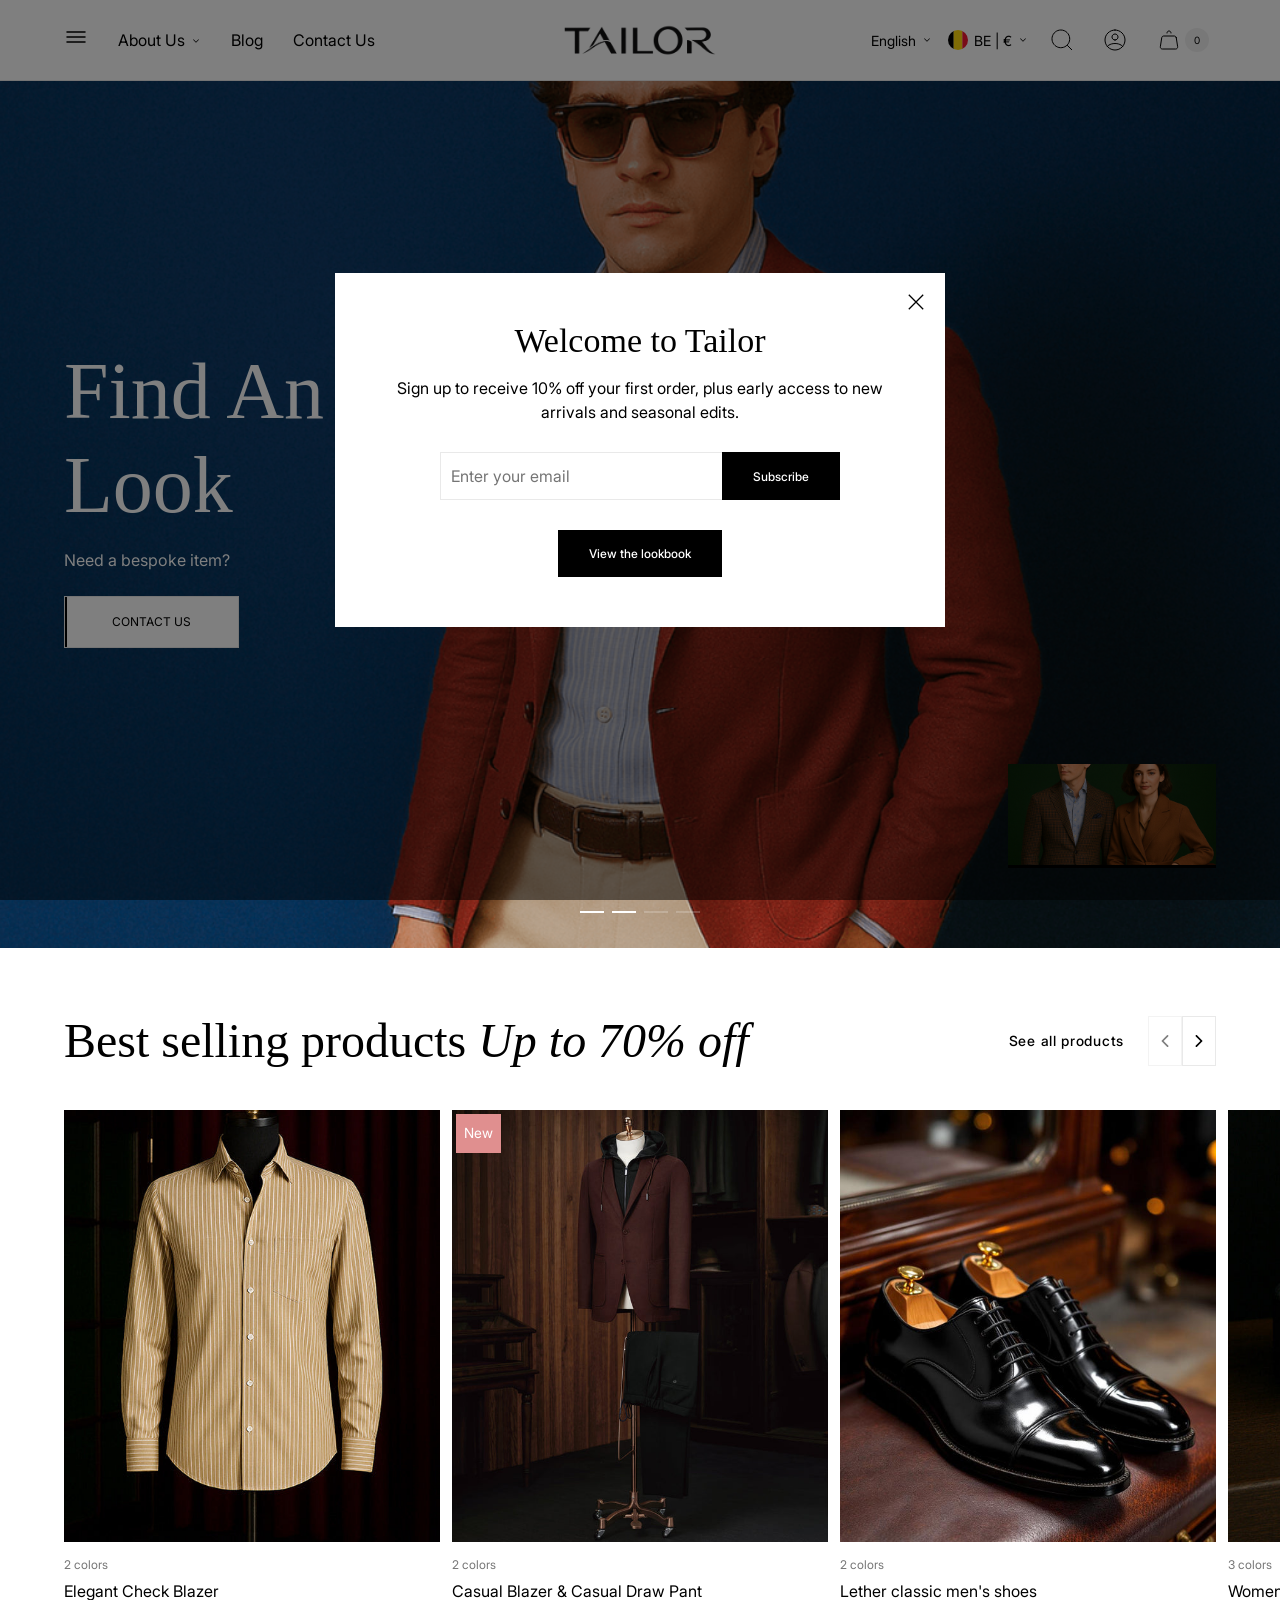
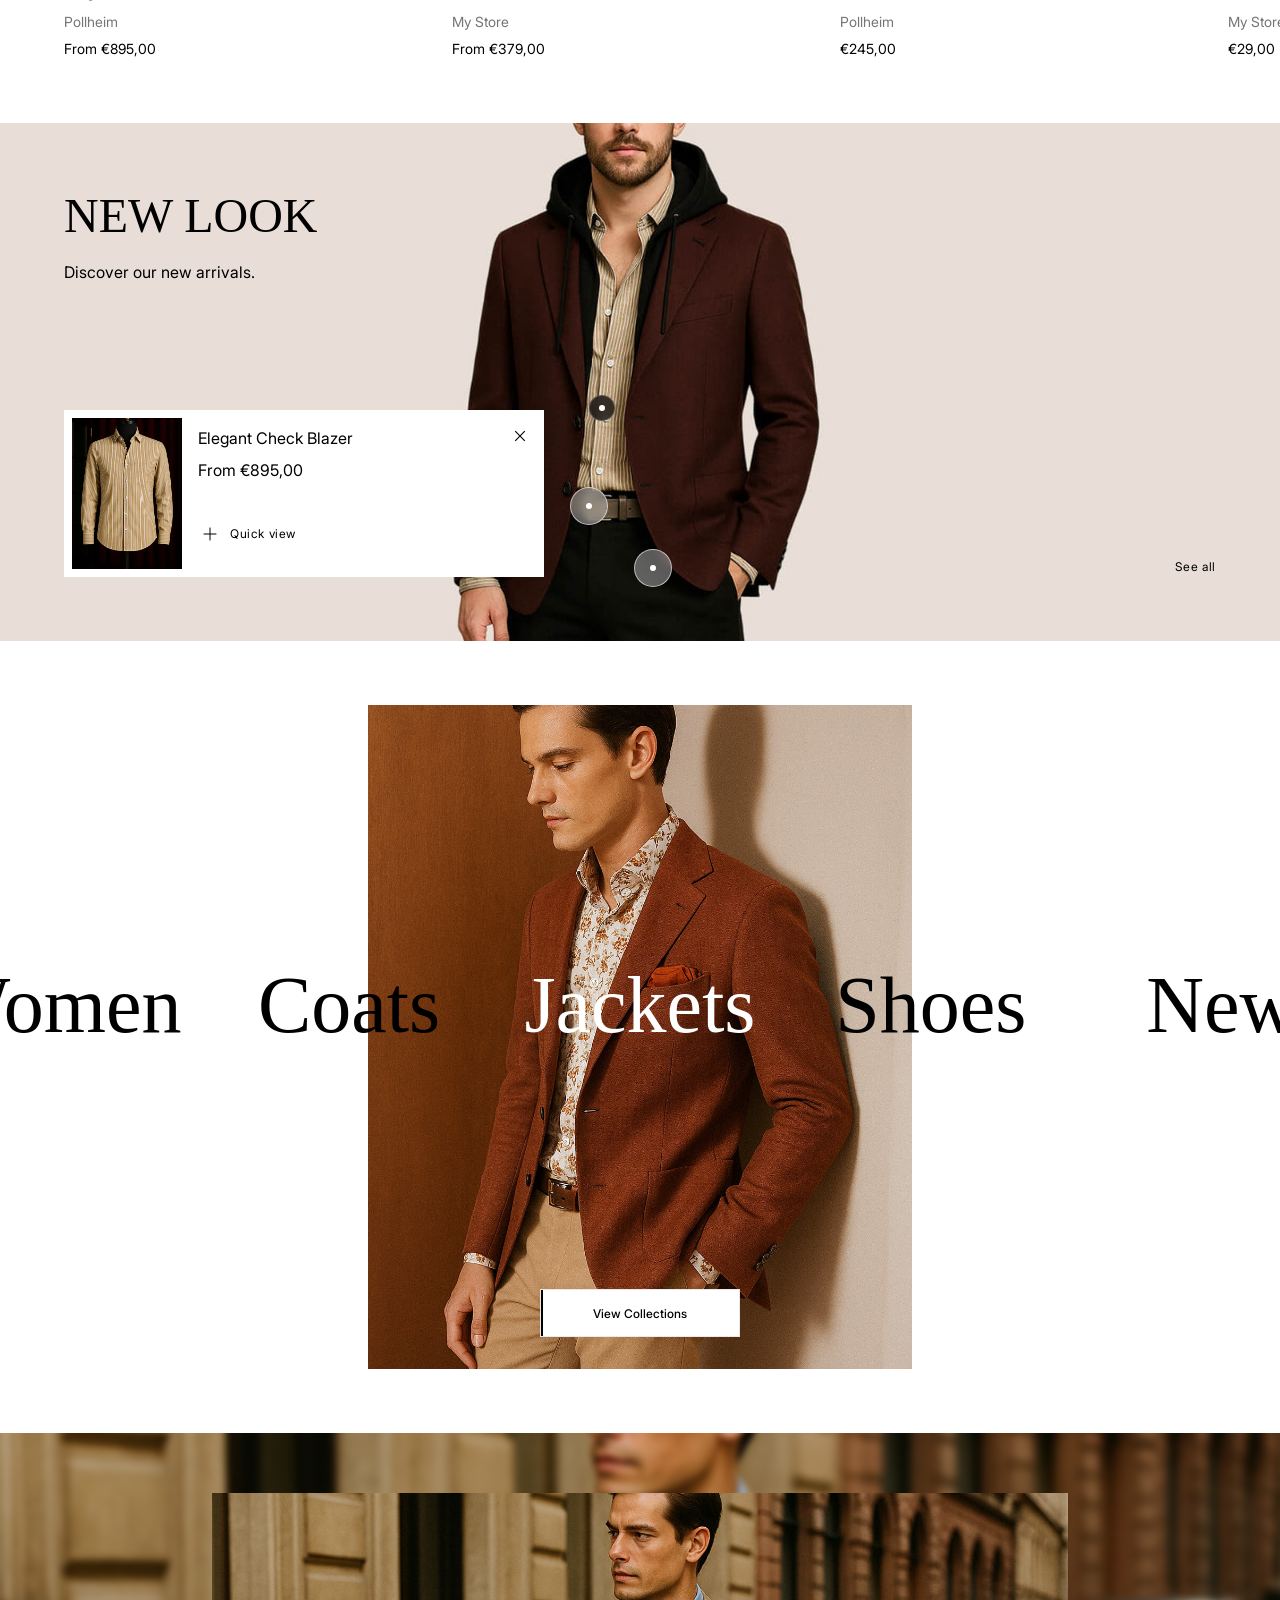
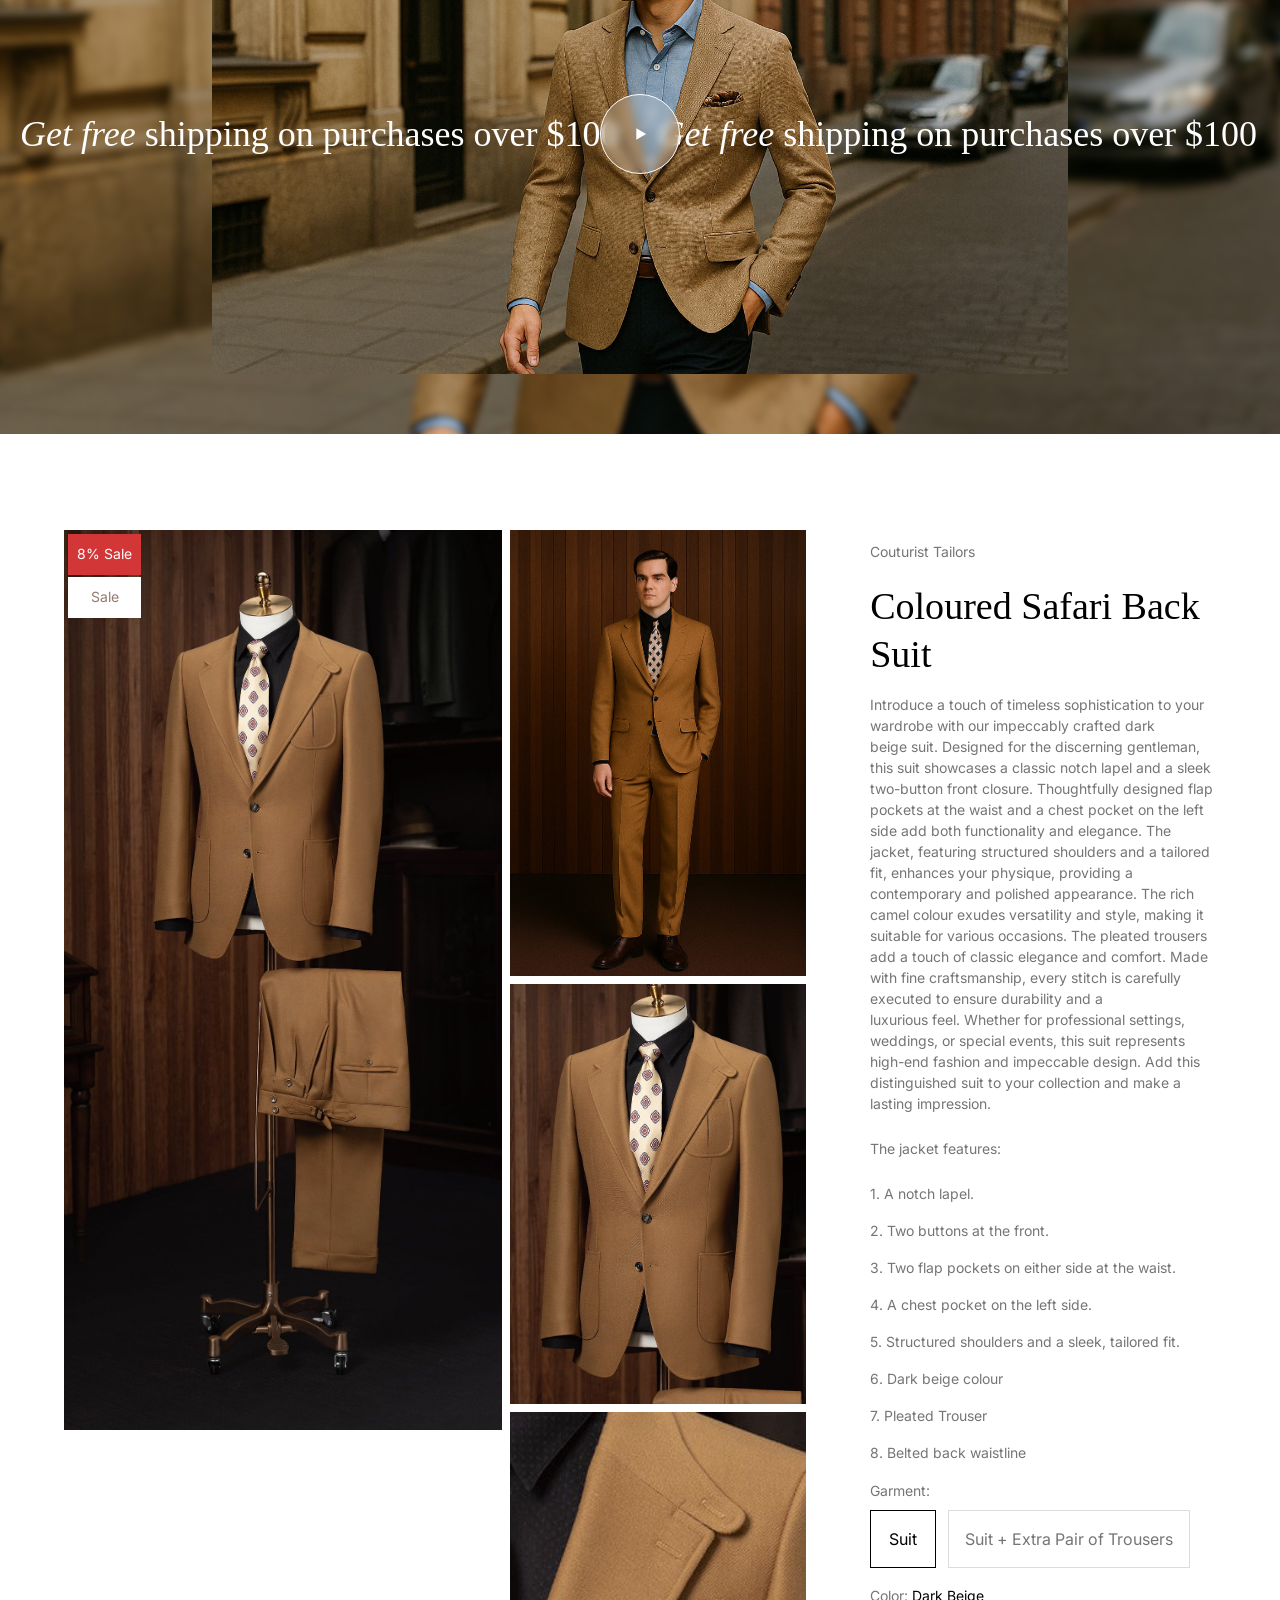
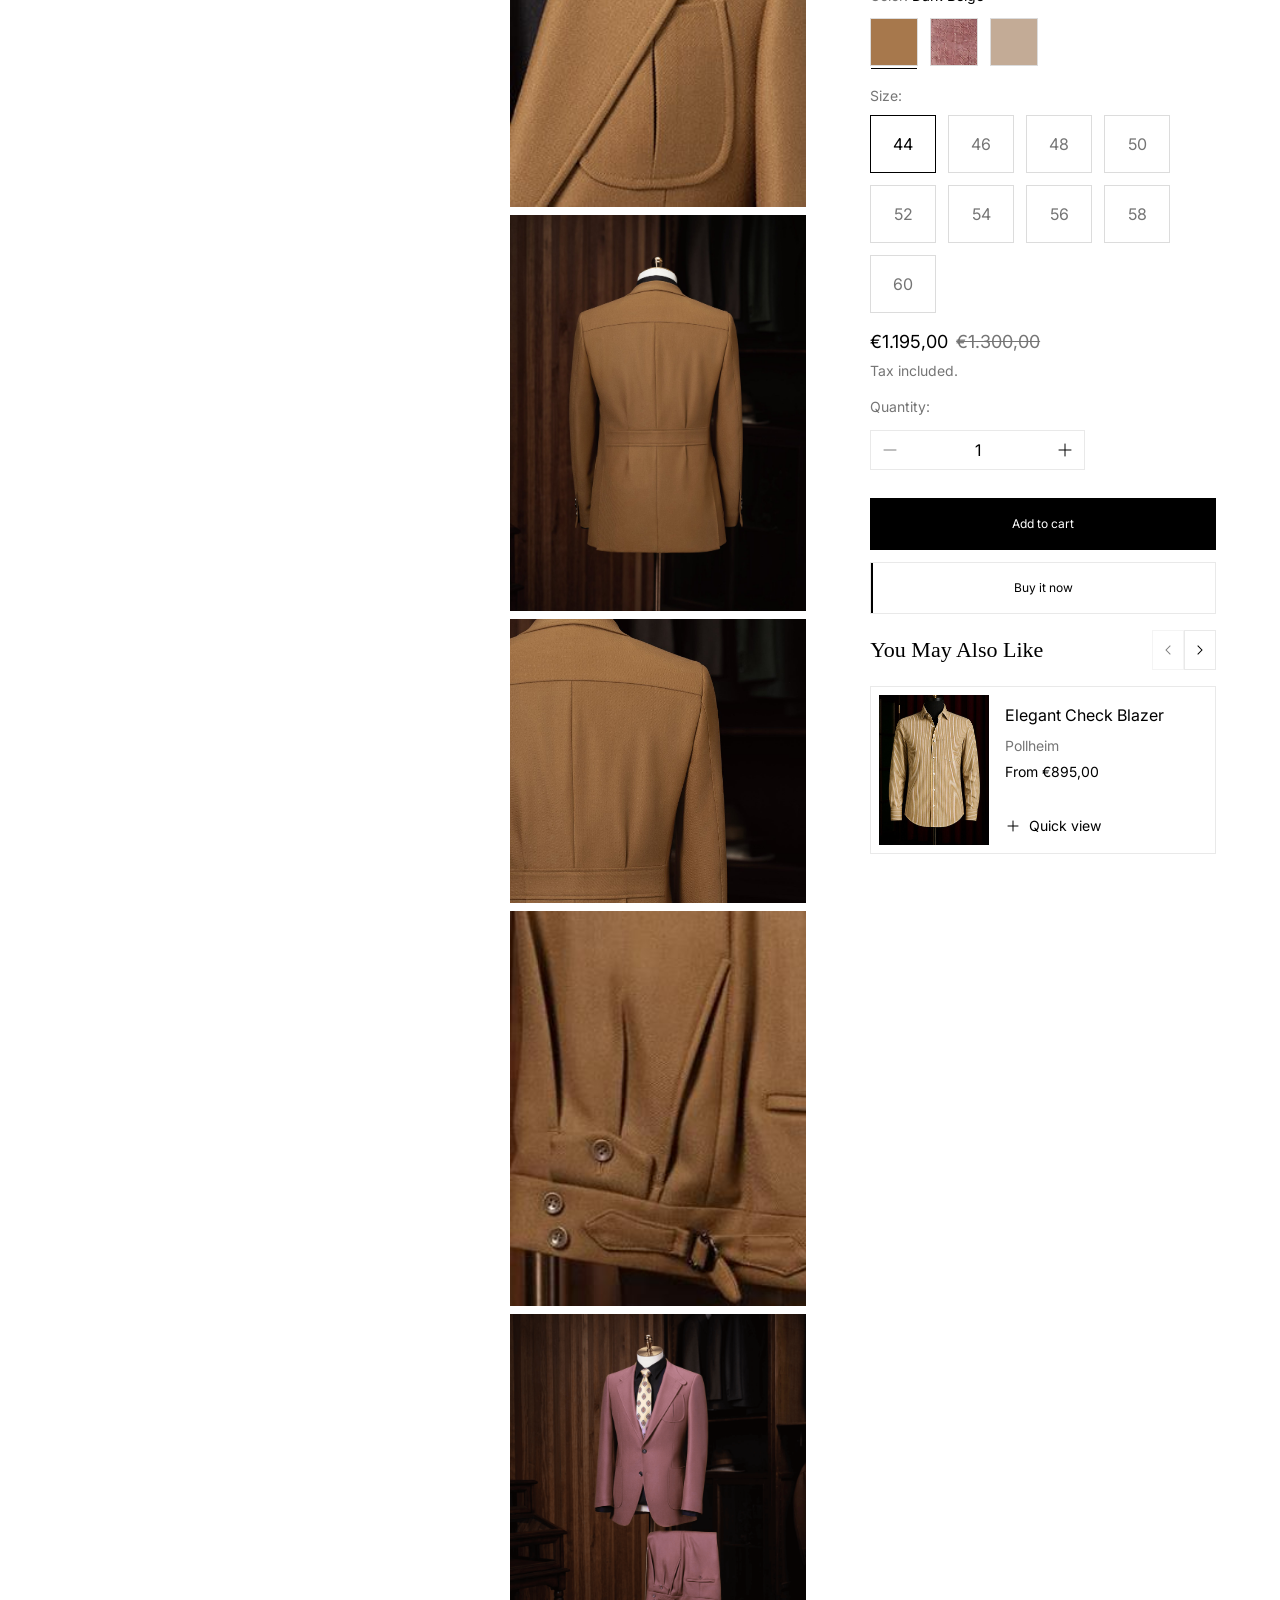
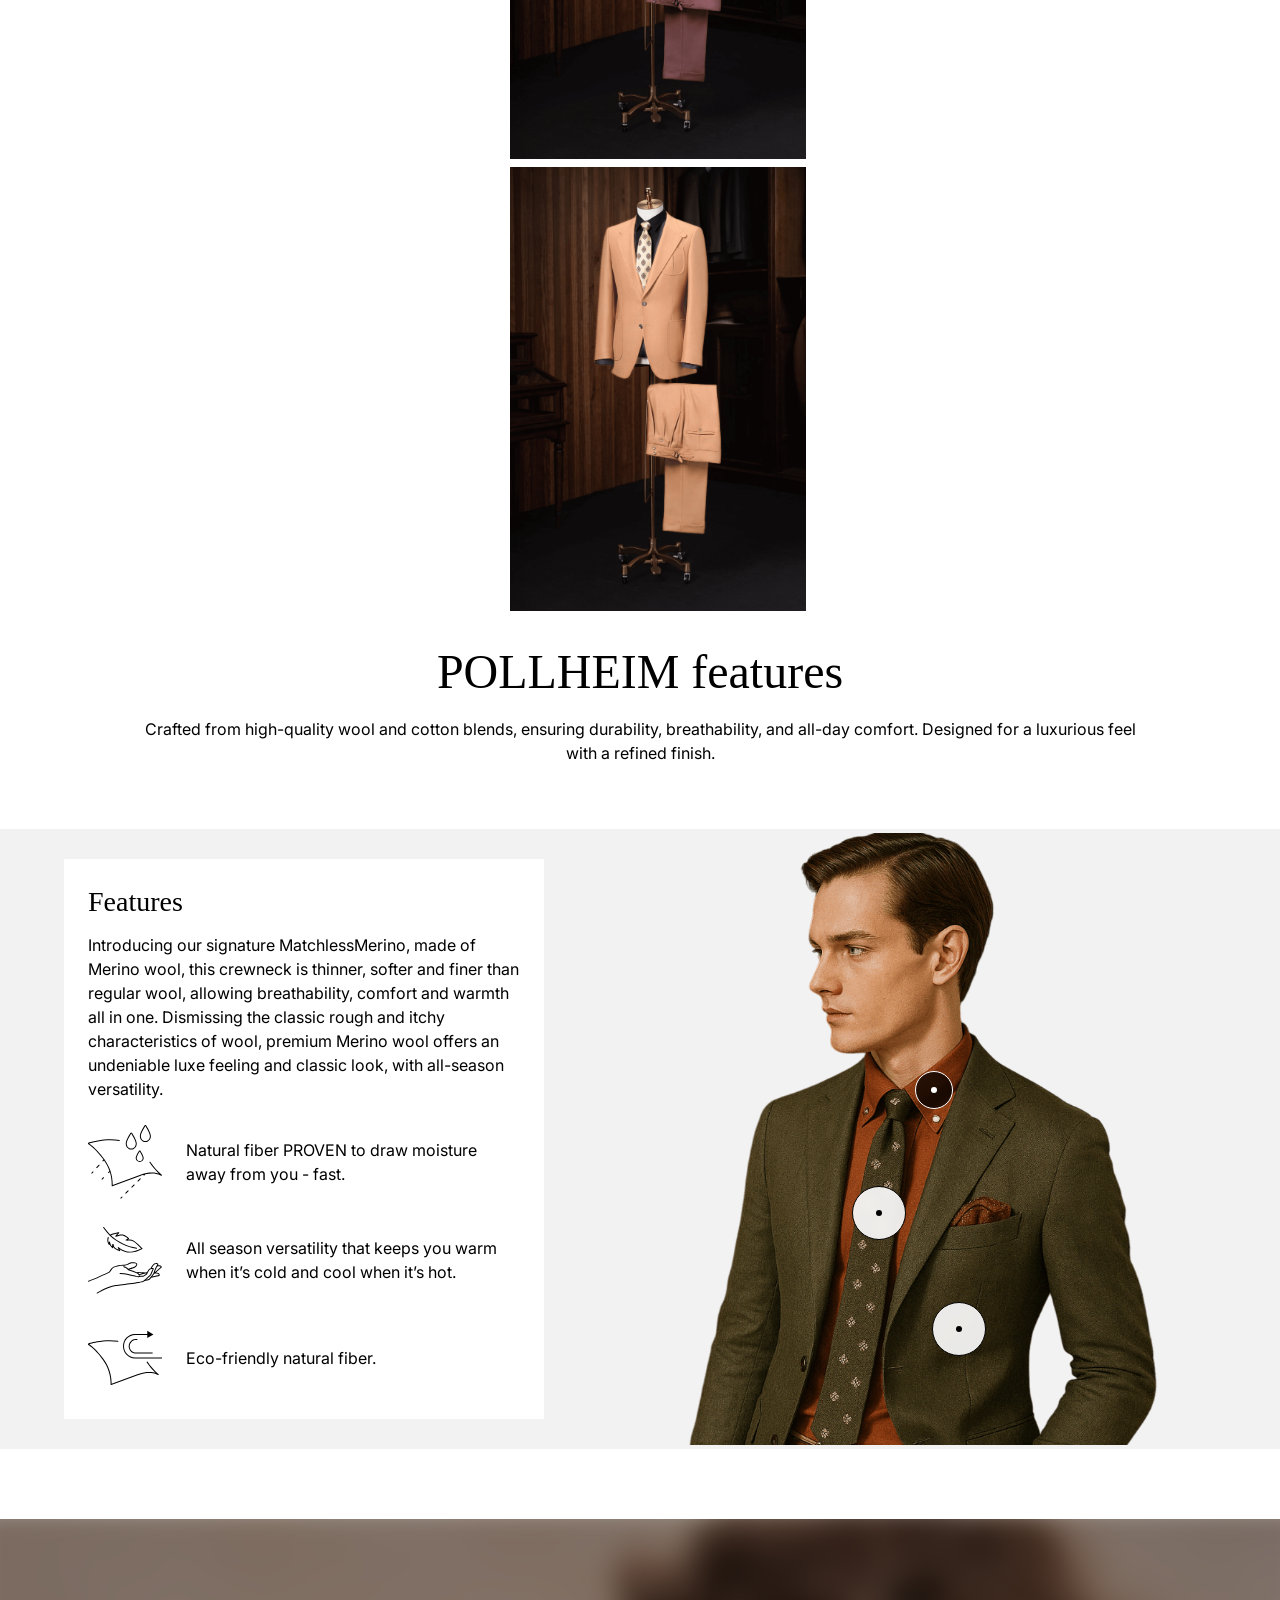
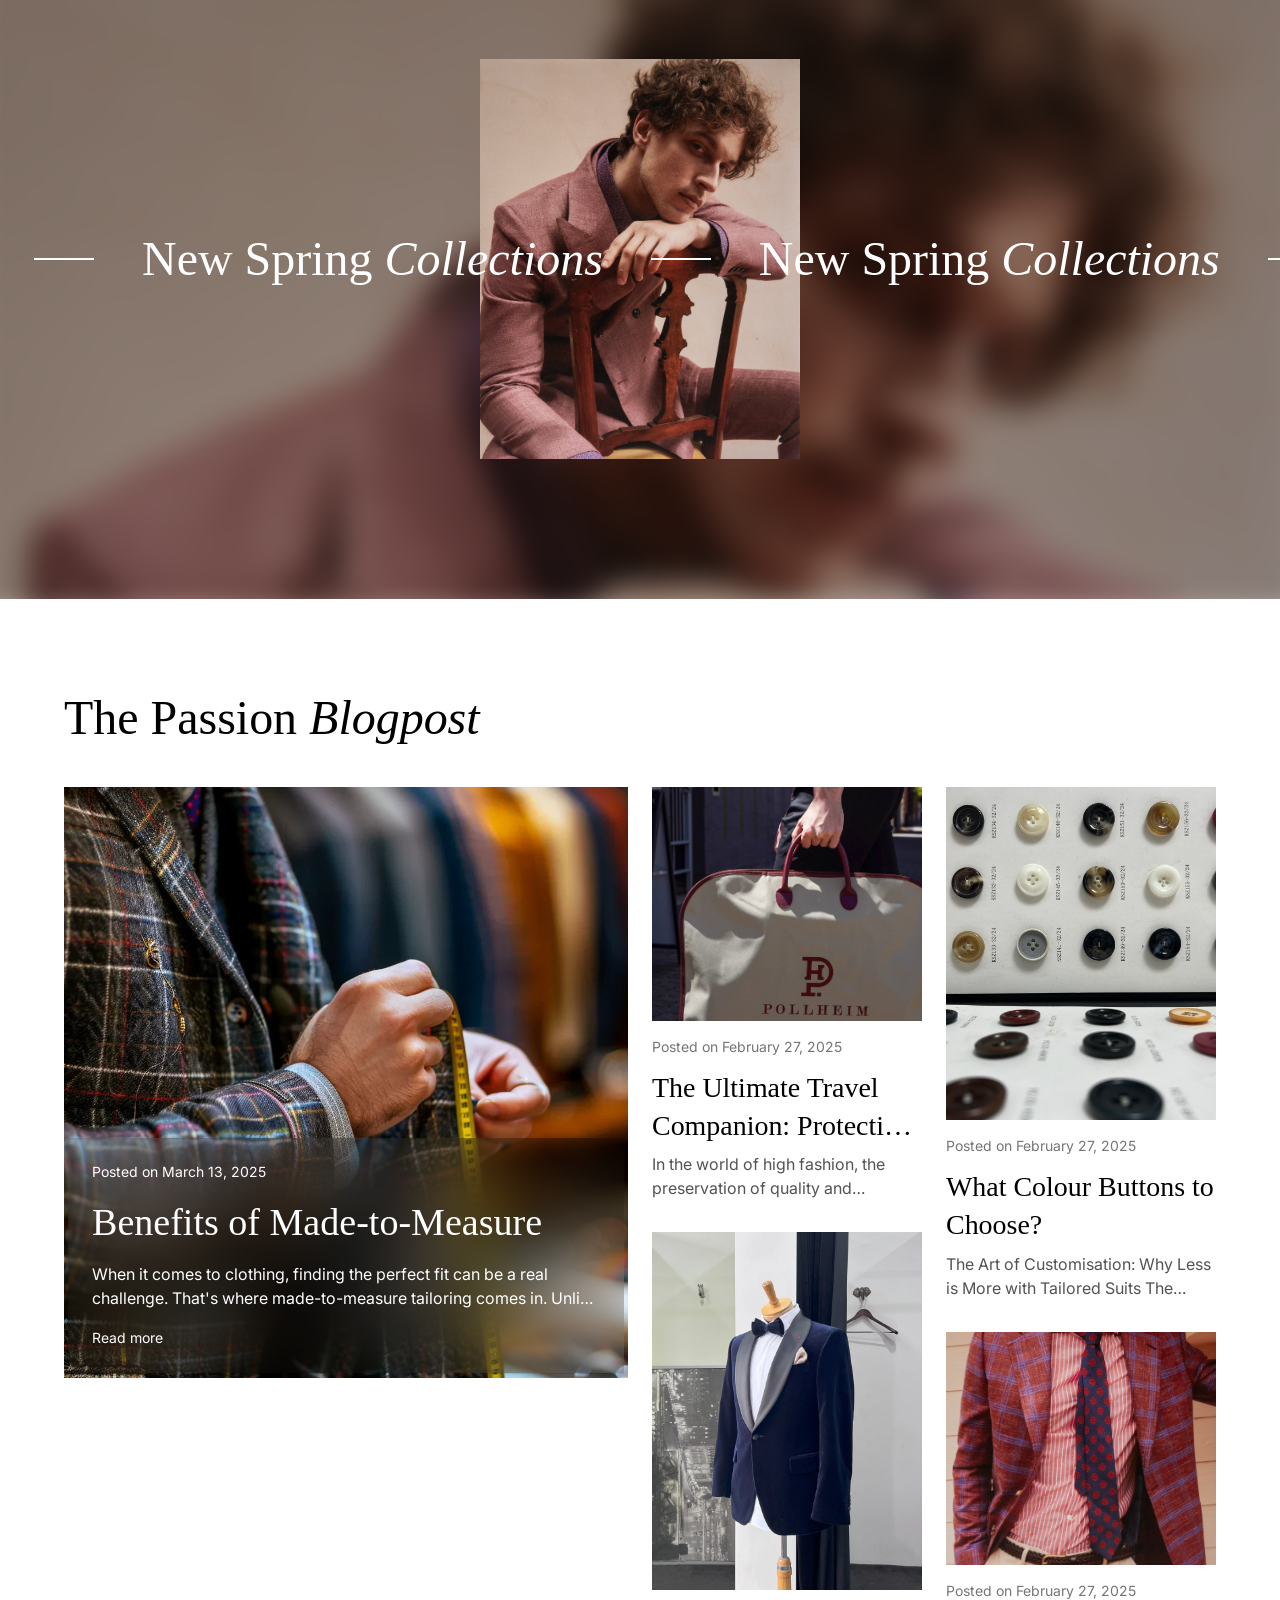
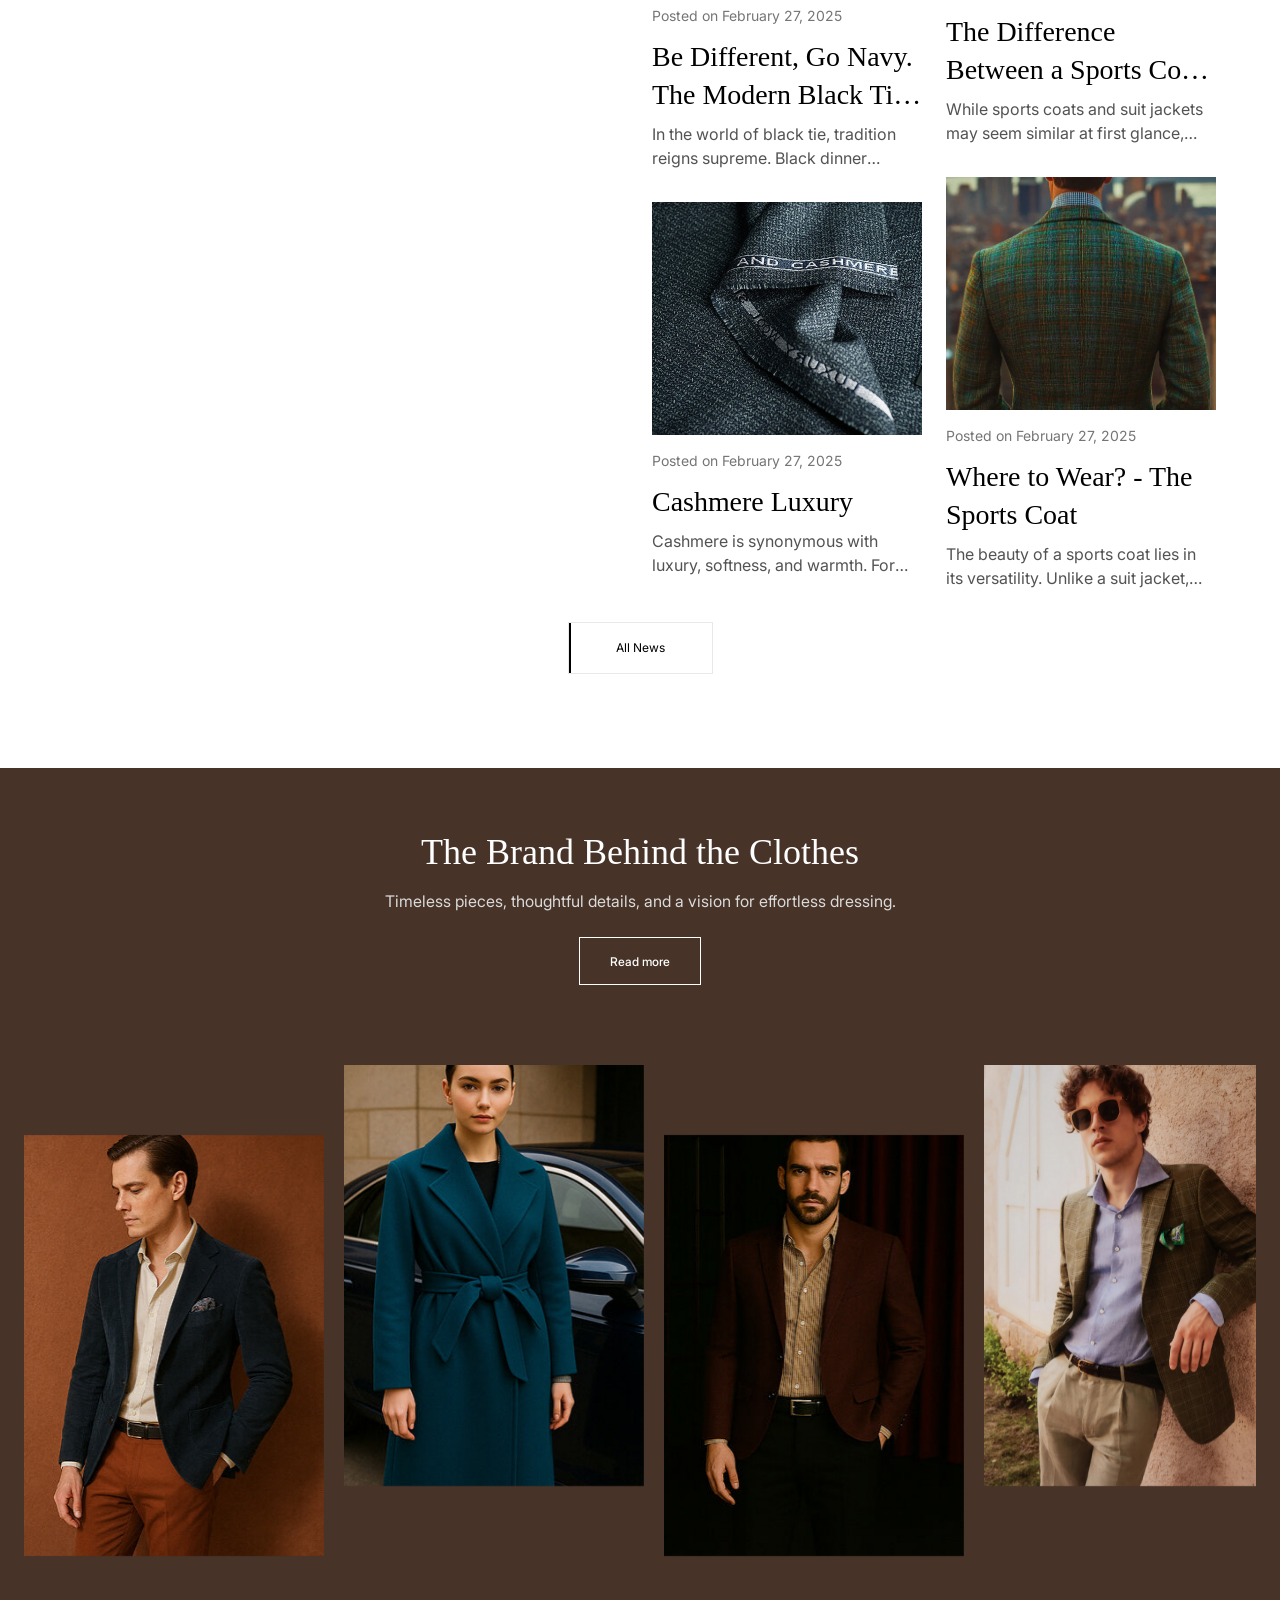
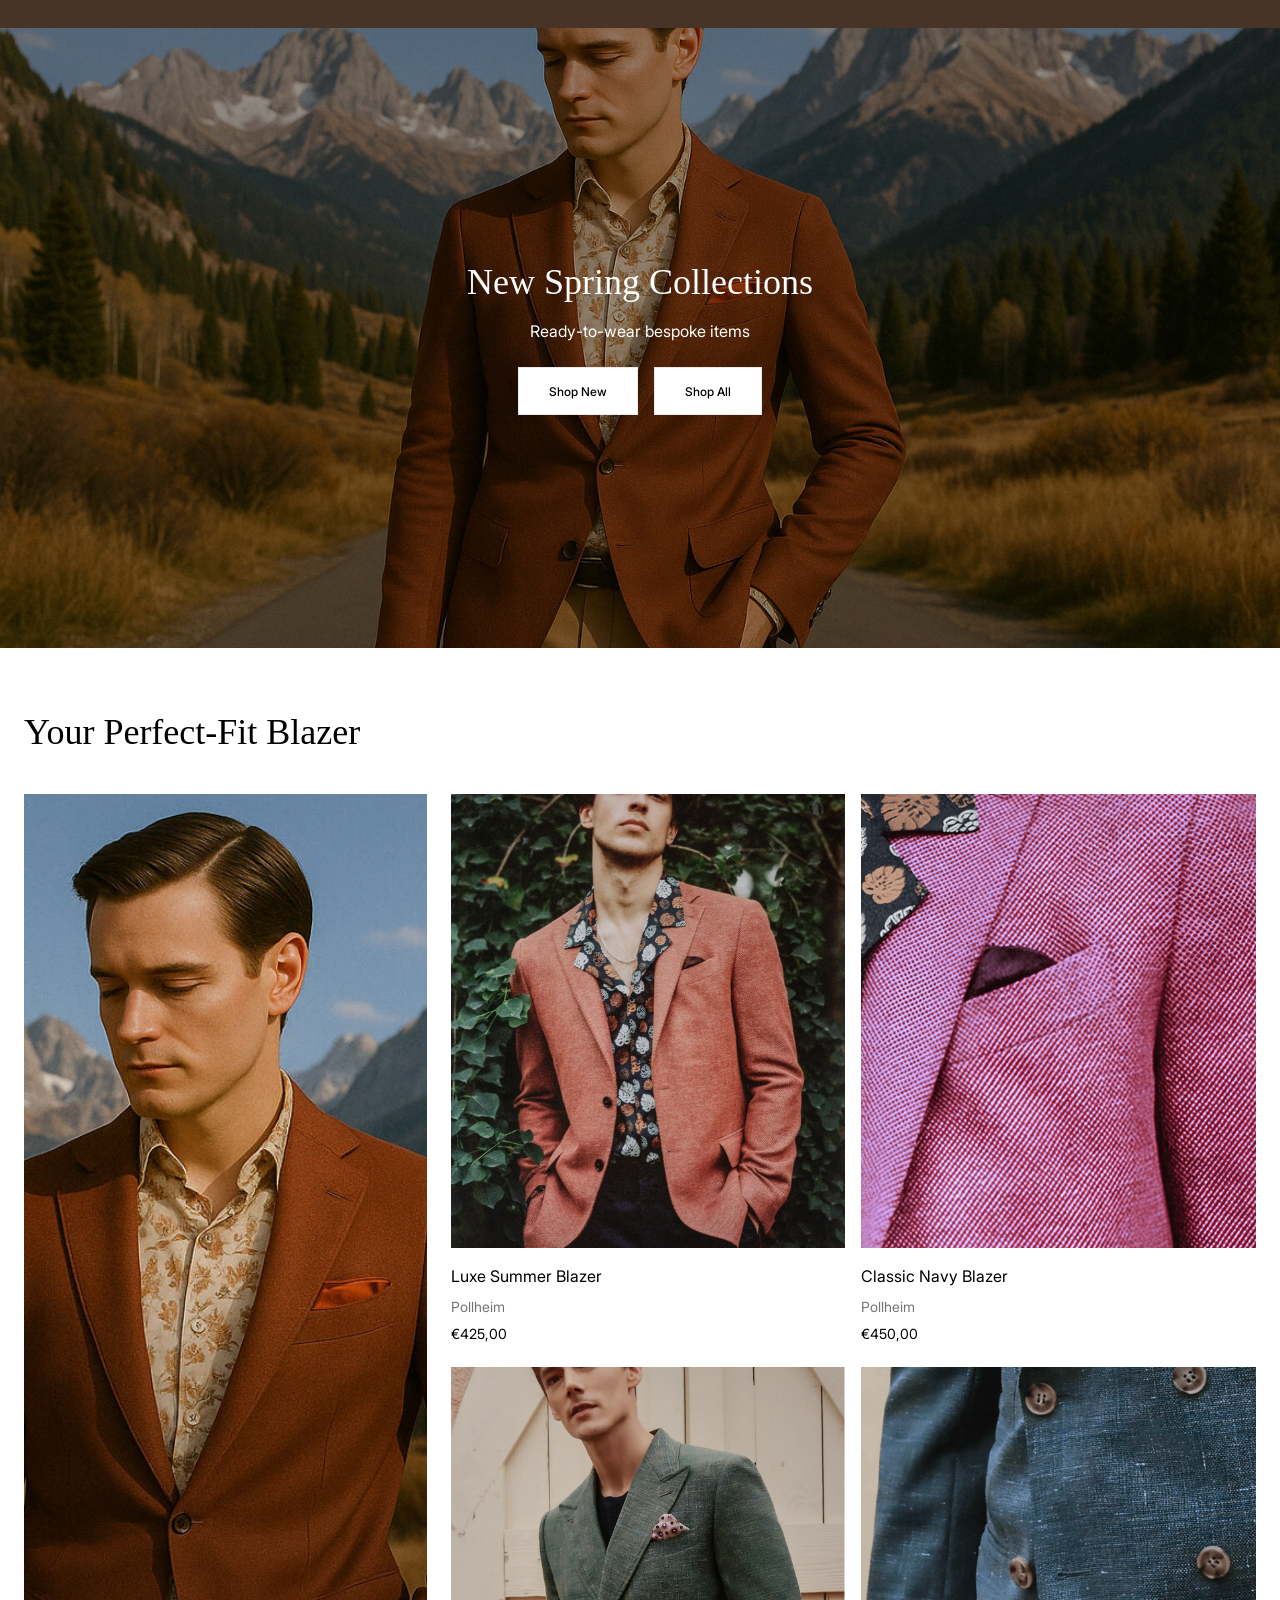
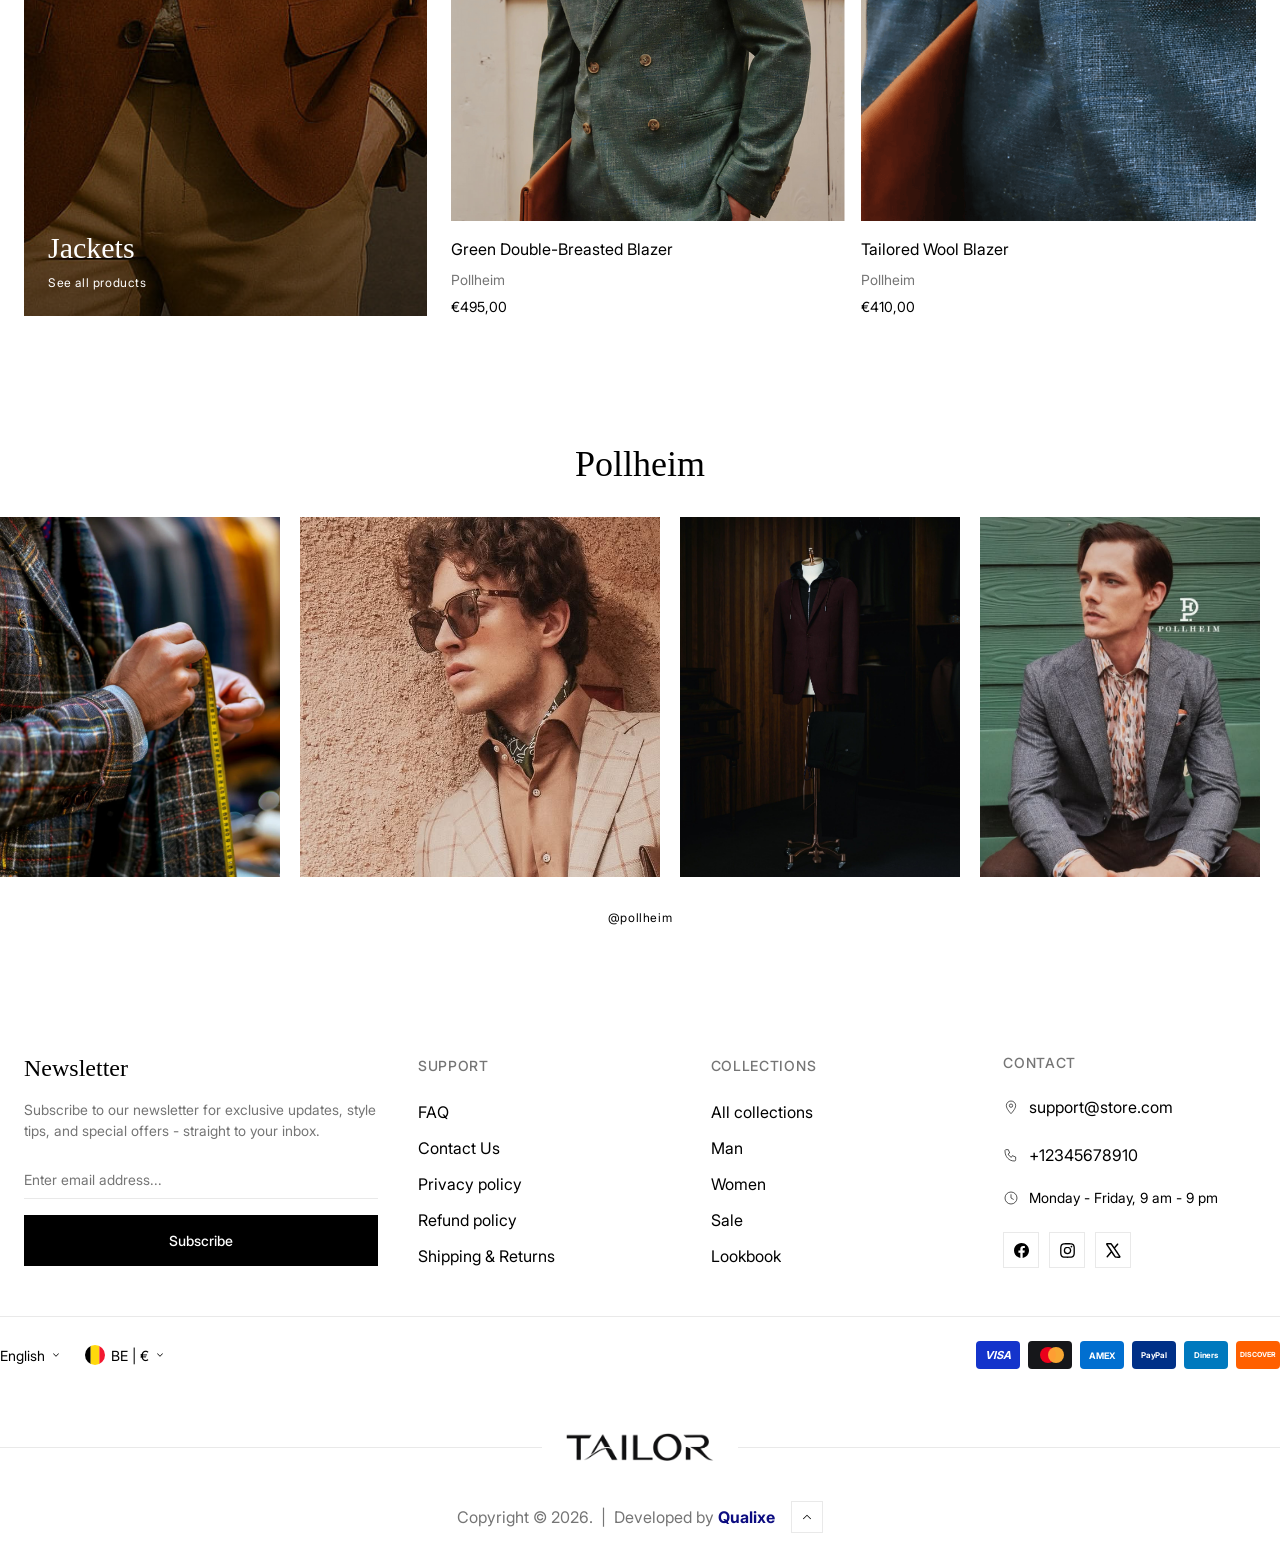
==== commit b696b93a: "product spotligh, product-features, tricker-banner, blog section added" ====
--- a/index.html
+++ b/index.html
@@ -5,7 +5,6 @@
 	<meta charset="UTF-8">
 	<meta name="viewport" content="width=device-width, initial-scale=1.0">
 	<title>Tailor | Home</title>
-	<!-- link css -->
 	 <link rel="shortcut icon" href="./assets/images/logo/favicon_32x32.png" type="image/x-icon">
 	<link rel="stylesheet" href="./assets/css/swiper-bundle.min.css">
 	<link rel="stylesheet" href="./assets/css/style.css">
@@ -26,7 +25,7 @@
 
 	<header class="header" id="siteHeader">
 		<div class="header__container">
-			<!-- mobile: burger + search (hidden ≥1200px) -->
+			<!-- mobile burger + search -->
 			<div class="header__mobile-menu-wrapper only-mobile">
 				<button class="header__icon-btn header__burger-btn js-header-drawer-toggler" id="menuToggle" type="button"
 					aria-label="Open menu" aria-expanded="false">
@@ -48,7 +47,7 @@
 				</button>
 			</div>
 
-			<!-- desktop nav (hidden below 1200px) -->
+			<!-- desktop nav -->
 			<nav class="header-menu only-desktop">
 				<ul class="header-menu__list">
 					<li class="header-menu__item-wrapper">
@@ -154,9 +153,7 @@
 					</svg>
 					<span class="header__cart-count" id="cartCount">0</span>
 				</button>
-				<!-- mobile only: a dedicated close icon shown on the right while search
-					 is open, since the search trigger itself sits on the left next to
-					 the burger (unlike desktop, where the trigger can just morph in place) -->
+				<!-- mobile search close -->
 				<button class="header__icon-btn header__icon--search-close-mobile" id="searchCloseMobile"
 					type="button" aria-label="Close search">
 					<svg viewBox="0 0 20 20" fill="none" xmlns="http://www.w3.org/2000/svg">
@@ -232,7 +229,7 @@
 		</div>
 	</header>
 
-	<!-- drawer navigation: same trigger opens this on mobile AND desktop -->
+	<!-- drawer navigation -->
 	<div class="nav-drawer" id="navDrawer">
 		<div class="nav-drawer__panel nav-drawer__panel--main" id="navDrawerMain">
 			<nav class="nav-drawer__body">
@@ -606,17 +603,14 @@
 			</div>
 		</div>
 	</div>
-	<!-- shared drawer overlay backdrop -->
+	<!-- drawer overlay backdrop -->
 	<div class="nav-overlay" id="navOverlay"></div>
 
 		<!-- quick view modal start -->
 	<div class="product-modal" id="quickViewModal">
 		<div class="product-modal__inner">
 			<div class="product-modal__scroll">
-				<!-- below 1024px the close button sits over the first photo, which is
-				     often dark — this sticky white bar keeps it legible there instead;
-				     at 1024px+ the CSS hides the bar and floats the button in the
-				     info column's corner instead, where it already reads fine -->
+				<!-- mobile sticky close bar -->
 				<div class="product-modal__header">
 					<button class="product-modal__close" id="quickViewClose" aria-label="Close">
 						<svg viewBox="0 0 20 20" fill="none" xmlns="http://www.w3.org/2000/svg">
@@ -852,7 +846,7 @@
 						</div>
 					</div>
 					<div class="hero-slideshow__pagination swiper-pagination"></div>
-					<!-- next-slide thumbnail (≥768px): shows the slide that comes after the active one -->
+					<!-- next slide thumbnail -->
 					<div class="hero-slideshow__preview" aria-hidden="true">
 						<div class="hero-slideshow__preview-item">
 							<picture class="hero-slideshow__media-wrapper">
@@ -1097,9 +1091,6 @@
 					<p>Discover our new arrivals.</p>
 				</div>
 				<div class="trend-products__image-wrap">
-					<!-- the aspect-ratio box lives on this inner element only — keeping
-					     it separate from the popups below means their own (in-flow, on
-					     mobile) height never fights with the image's own height:100% -->
 					<div class="trend-products__media">
 						<img src="./assets/images/pollheim/image_18_1.jpg" alt="">
 
@@ -1306,60 +1297,385 @@
 		<section class="product-spotlight container">
 			<div class="product-spotlight__grid">
 				<div class="product-spotlight__gallery">
-					<div class="product-spotlight__main-img" id="spotlightMainImg">
-						<img src="./assets/images/pollheim/Dark_Beige_Coloured_Safari_Back_Suit.jpg" alt="Coloured Safari Back Suit">
-					</div>
-					<div class="product-spotlight__thumbs">
-						<img src="./assets/images/pollheim/Dark_Beige_Coloured_Safari_Back_Suit.jpg" alt=""
-							class="product-spotlight__thumb is-active">
-						<img src="./assets/images/pollheim/Dark_Beige_Coloured_Safari_Back_Suit_close_up_on_blazer.jpg" alt=""
-							class="product-spotlight__thumb">
-						<img
-							src="./assets/images/pollheim/Dark_Beige_Coloured_Safari_Back_Suit_close_up_on_pocket_and_peak_lapel.jpg"
-							alt="" class="product-spotlight__thumb">
-						<img src="./assets/images/pollheim/Dark_Beige_Coloured_Safari_Back_Suit_back_facing_point_of_view.jpg" alt=""
-							class="product-spotlight__thumb">
-						<img src="./assets/images/pollheim/Dark_Beige_Coloured_Safari_Back_Suit_close_up_on_back_shoulder.jpg"
-							alt="" class="product-spotlight__thumb">
-						<img src="./assets/images/pollheim/Dark_Beige_Coloured_Safari_Back_Suit_close_up_on_trousers.jpg" alt=""
-							class="product-spotlight__thumb">
-					</div>
+					<ul class="product-spotlight__badges" aria-label="Product labels">
+						<li class="product-spotlight__badge product-spotlight__badge--sale" id="spotlightSaleBadge">8% Sale</li>
+						<li class="product-spotlight__badge product-spotlight__badge--primary">Sale</li>
+					</ul>
+					<!-- desktop: sticky main image + scrolling stack -->
+					<div class="product-spotlight__media-grid">
+						<div class="product-spotlight__media-sticky">
+							<img src="./assets/images/pollheim/Dark_Beige_Coloured_Safari_Back_Suit.jpg" alt="Coloured Safari Back Suit" id="spotlightMainImg">
+						</div>
+						<div class="product-spotlight__media-stack">
+								<img style="--ratio: 100 / 150.07" src="./assets/images/pollheim/image49_1.jpg" alt="Coloured Safari Back Suit styled look" loading="lazy">
+								<img style="--ratio: 100 / 141.81" src="./assets/images/pollheim/Dark_Beige_Coloured_Safari_Back_Suit_close_up_on_blazer.jpg" alt="Coloured Safari Back Suit blazer close up" loading="lazy">
+								<img style="--ratio: 100 / 133.33" src="./assets/images/pollheim/Dark_Beige_Coloured_Safari_Back_Suit_close_up_on_pocket_and_peak_lapel.jpg" alt="Coloured Safari Back Suit pocket and lapel close up" loading="lazy">
+								<img style="--ratio: 100 / 133.33" src="./assets/images/pollheim/Dark_Beige_Coloured_Safari_Back_Suit_back_facing_point_of_view.jpg" alt="Coloured Safari Back Suit back view" loading="lazy">
+								<img style="--ratio: 100 / 95.91" src="./assets/images/pollheim/Dark_Beige_Coloured_Safari_Back_Suit_close_up_on_back_shoulder.jpg" alt="Coloured Safari Back Suit back shoulder close up" loading="lazy">
+								<img style="--ratio: 100 / 133.07" src="./assets/images/pollheim/Dark_Beige_Coloured_Safari_Back_Suit_close_up_on_trousers.jpg" alt="Coloured Safari Back Suit trousers close up" loading="lazy">
+								<img style="--ratio: 100 / 149.94" src="./assets/images/pollheim/Untitleddesign_6_1.png" alt="Coloured Safari Back Suit in rose" loading="lazy">
+								<img style="--ratio: 100 / 149.94" src="./assets/images/pollheim/Untitleddesign_7_1.png" alt="Coloured Safari Back Suit in beige" loading="lazy">
+						</div>
+					</div>
+					<!-- mobile/tablet: slider + pagination -->
+					<div class="product-spotlight__slider swiper" id="spotlightSwiper">
+						<div class="swiper-wrapper">
+							<div class="swiper-slide product-spotlight__slide">
+								<img src="./assets/images/pollheim/Dark_Beige_Coloured_Safari_Back_Suit.jpg" alt="Coloured Safari Back Suit">
+							</div>
+							<div class="swiper-slide product-spotlight__slide">
+								<img src="./assets/images/pollheim/image49_1.jpg" alt="Coloured Safari Back Suit styled look" loading="lazy">
+							</div>
+							<div class="swiper-slide product-spotlight__slide">
+								<img src="./assets/images/pollheim/Dark_Beige_Coloured_Safari_Back_Suit_close_up_on_blazer.jpg" alt="Coloured Safari Back Suit blazer close up" loading="lazy">
+							</div>
+							<div class="swiper-slide product-spotlight__slide">
+								<img src="./assets/images/pollheim/Dark_Beige_Coloured_Safari_Back_Suit_close_up_on_pocket_and_peak_lapel.jpg" alt="Coloured Safari Back Suit pocket and lapel close up" loading="lazy">
+							</div>
+							<div class="swiper-slide product-spotlight__slide">
+								<img src="./assets/images/pollheim/Dark_Beige_Coloured_Safari_Back_Suit_back_facing_point_of_view.jpg" alt="Coloured Safari Back Suit back view" loading="lazy">
+							</div>
+							<div class="swiper-slide product-spotlight__slide">
+								<img src="./assets/images/pollheim/Dark_Beige_Coloured_Safari_Back_Suit_close_up_on_back_shoulder.jpg" alt="Coloured Safari Back Suit back shoulder close up" loading="lazy">
+							</div>
+							<div class="swiper-slide product-spotlight__slide">
+								<img src="./assets/images/pollheim/Dark_Beige_Coloured_Safari_Back_Suit_close_up_on_trousers.jpg" alt="Coloured Safari Back Suit trousers close up" loading="lazy">
+							</div>
+							<div class="swiper-slide product-spotlight__slide">
+								<img src="./assets/images/pollheim/Untitleddesign_6_1.png" alt="Coloured Safari Back Suit in rose" loading="lazy">
+							</div>
+							<div class="swiper-slide product-spotlight__slide">
+								<img src="./assets/images/pollheim/Untitleddesign_7_1.png" alt="Coloured Safari Back Suit in beige" loading="lazy">
+							</div>
+						</div>
+					</div>
+					<div class="swiper-pagination product-spotlight__pagination"></div>
 				</div>
 				<div class="product-spotlight__info">
-					<a href="collections.html" class="product-spotlight__vendor">Couturist Tailors</a>
+					<div class="product-spotlight__vendor">
+						<a href="collections.html">Couturist Tailors</a>
+					</div>
 					<h2 class="product-spotlight__title">Coloured Safari Back Suit</h2>
+					<div class="product-spotlight__desc">
+						<p>Introduce a touch of timeless sophistication to your wardrobe with our impeccably crafted dark beige&nbsp;suit.&nbsp;Designed for the discerning gentleman, this suit showcases a classic notch lapel and a sleek two-button front&nbsp;closure.&nbsp;Thoughtfully designed flap pockets at the waist and a chest pocket on the left side add both functionality and&nbsp;elegance.&nbsp;The jacket, featuring structured shoulders and a tailored fit, enhances your physique, providing a contemporary and polished&nbsp;appearance.&nbsp;The rich camel colour exudes versatility and style, making it suitable for various&nbsp;occasions.&nbsp;The pleated trousers add a touch of classic elegance and&nbsp;comfort.&nbsp;Made with fine craftsmanship, every stitch is carefully executed to ensure durability and a luxurious&nbsp;feel.&nbsp;Whether for professional settings, weddings, or special events, this suit represents high-end fashion and impeccable&nbsp;design.&nbsp;Add this distinguished suit to your collection and make a lasting&nbsp;impression.</p>
+						<p>The jacket features:</p>
+						<ol>
+							<li> A notch lapel.</li>
+							<li> Two buttons at the front.</li>
+							<li> Two flap pockets on either side at the waist.</li>
+							<li> A chest pocket on the left side.</li>
+							<li> Structured shoulders and a sleek, tailored fit.</li>
+							<li> Dark beige colour</li>
+							<li> Pleated Trouser</li>
+							<li> Belted back waistline</li>
+						</ol>
+					</div>
+
+					<div class="product-spotlight__options">
+						<fieldset class="product-spotlight__option">
+							<legend class="product-spotlight__option-label">Garment:</legend>
+							<div class="product-spotlight__radio">
+								<input type="radio" class="visually-hidden" id="spotlight-garment-0" name="spotlight-garment" value="Suit" checked>
+								<label for="spotlight-garment-0">Suit</label>
+							</div>
+							<div class="product-spotlight__radio">
+								<input type="radio" class="visually-hidden" id="spotlight-garment-1" name="spotlight-garment" value="Suit + Extra Pair of Trousers">
+								<label for="spotlight-garment-1">Suit + Extra Pair of Trousers</label>
+							</div>
+						</fieldset>
+						<fieldset class="product-spotlight__option">
+							<legend class="product-spotlight__option-label">Color: <strong id="spotlightColorLabel">Dark Beige</strong></legend>
+							<div class="product-spotlight__swatch">
+								<input type="radio" class="visually-hidden" id="spotlight-color-0" name="spotlight-color" value="Dark Beige" data-image="./assets/images/pollheim/Dark_Beige_Coloured_Safari_Back_Suit.jpg" checked>
+								<label for="spotlight-color-0">
+									<img src="./assets/images/pollheim/swatch-dark-beige.png" alt="" aria-hidden="true" loading="lazy">
+									<span class="visually-hidden">Dark Beige</span>
+								</label>
+								<span class="product-spotlight__tooltip" aria-hidden="true">Dark Beige</span>
+							</div>
+							<div class="product-spotlight__swatch">
+								<input type="radio" class="visually-hidden" id="spotlight-color-1" name="spotlight-color" value="Rose" data-image="./assets/images/pollheim/Untitleddesign_6_1.png">
+								<label for="spotlight-color-1">
+									<img src="./assets/images/pollheim/swatch-rose.png" alt="" aria-hidden="true" loading="lazy">
+									<span class="visually-hidden">Rose</span>
+								</label>
+								<span class="product-spotlight__tooltip" aria-hidden="true">Rose</span>
+							</div>
+							<div class="product-spotlight__swatch">
+								<input type="radio" class="visually-hidden" id="spotlight-color-2" name="spotlight-color" value="Beige" data-image="./assets/images/pollheim/Untitleddesign_7_1.png">
+								<label for="spotlight-color-2">
+									<img src="./assets/images/pollheim/swatch-beige.png" alt="" aria-hidden="true" loading="lazy">
+									<span class="visually-hidden">Beige</span>
+								</label>
+								<span class="product-spotlight__tooltip" aria-hidden="true">Beige</span>
+							</div>
+						</fieldset>
+						<fieldset class="product-spotlight__option">
+							<legend class="product-spotlight__option-label">Size:</legend>
+							<div class="product-spotlight__radio">
+								<input type="radio" class="visually-hidden" id="spotlight-size-0" name="spotlight-size" value="44" checked>
+								<label for="spotlight-size-0">44</label>
+							</div>
+							<div class="product-spotlight__radio">
+								<input type="radio" class="visually-hidden" id="spotlight-size-1" name="spotlight-size" value="46">
+								<label for="spotlight-size-1">46</label>
+							</div>
+							<div class="product-spotlight__radio">
+								<input type="radio" class="visually-hidden" id="spotlight-size-2" name="spotlight-size" value="48">
+								<label for="spotlight-size-2">48</label>
+							</div>
+							<div class="product-spotlight__radio">
+								<input type="radio" class="visually-hidden" id="spotlight-size-3" name="spotlight-size" value="50">
+								<label for="spotlight-size-3">50</label>
+							</div>
+							<div class="product-spotlight__radio">
+								<input type="radio" class="visually-hidden" id="spotlight-size-4" name="spotlight-size" value="52">
+								<label for="spotlight-size-4">52</label>
+							</div>
+							<div class="product-spotlight__radio">
+								<input type="radio" class="visually-hidden" id="spotlight-size-5" name="spotlight-size" value="54">
+								<label for="spotlight-size-5">54</label>
+							</div>
+							<div class="product-spotlight__radio">
+								<input type="radio" class="visually-hidden" id="spotlight-size-6" name="spotlight-size" value="56">
+								<label for="spotlight-size-6">56</label>
+							</div>
+							<div class="product-spotlight__radio">
+								<input type="radio" class="visually-hidden" id="spotlight-size-7" name="spotlight-size" value="58">
+								<label for="spotlight-size-7">58</label>
+							</div>
+							<div class="product-spotlight__radio">
+								<input type="radio" class="visually-hidden" id="spotlight-size-8" name="spotlight-size" value="60">
+								<label for="spotlight-size-8">60</label>
+							</div>
+						</fieldset>
+					</div>
+
 					<div class="product-spotlight__price">
-						<span class="product-spotlight__price-sale">€1.195,00</span>
-						<span class="product-spotlight__price-regular">€1.300,00</span>
-						<span class="product-card__badge product-card__badge--sale" style="position:static; display:inline-block;">8%
-							Sale</span>
-					</div>
-					<p class="product-spotlight__desc">Introduce a touch of timeless sophistication with our Coloured Safari Back
-						Suit — cut from a soft, breathable wool-blend twill with a relaxed safari-inspired back yoke, patch pockets
-						and a modern tailored silhouette that moves easily from the office to evening.</p>
-
-					<span class="product-spotlight__option-label">Color: <strong id="spotlightColorLabel">Dark Beige</strong></span>
-					<div class="product-spotlight__swatches">
-						<button type="button" class="product-spotlight__swatch is-active" data-color="Dark Beige"
-							data-image="./assets/images/pollheim/Dark_Beige_Coloured_Safari_Back_Suit.jpg"
-							style="background-image:url('./assets/images/pollheim/swatch-dark-beige.png')" aria-label="Dark Beige"></button>
-						<button type="button" class="product-spotlight__swatch" data-color="Rose"
-							data-image="./assets/images/pollheim/Untitleddesign_6_1.png"
-							style="background-image:url('./assets/images/pollheim/swatch-rose.png')" aria-label="Rose"></button>
-						<button type="button" class="product-spotlight__swatch" data-color="Beige"
-							data-image="./assets/images/pollheim/Untitleddesign_7_1.png"
-							style="background-image:url('./assets/images/pollheim/swatch-beige.png')" aria-label="Beige"></button>
-					</div>
-
-					<span class="product-spotlight__option-label">Quantity</span>
-					<div class="product-spotlight__row">
+						<div class="product-spotlight__price-row">
+							<span class="product-spotlight__price-sale" id="spotlightPrice">€1.195,00</span>
+							<span class="product-spotlight__price-regular" id="spotlightComparePrice">€1.300,00</span>
+						</div>
+						<span class="product-spotlight__tax">Tax included.</span>
+					</div>
+
+					<div class="product-spotlight__quantity">
+						<label class="product-spotlight__option-label" for="spotlightQty">Quantity:</label>
 						<div class="product-spotlight__qty">
-							<button type="button" data-qty="decrease" aria-label="Decrease quantity">&minus;</button>
+							<button type="button" data-qty="decrease" aria-label="Decrease quantity" disabled>
+								<svg width="24" height="24" viewBox="0 0 24 24" fill="none" aria-hidden="true"><path d="M6 12H18" stroke="currentColor" stroke-linecap="round" stroke-linejoin="round"/></svg>
+							</button>
 							<input type="number" value="1" min="1" id="spotlightQty">
-							<button type="button" data-qty="increase" aria-label="Increase quantity">+</button>
-						</div>
-						<button type="button" class="btn product-spotlight__add" id="spotlightAddToCart">Add to cart</button>
-					</div>
+							<button type="button" data-qty="increase" aria-label="Increase quantity">
+								<svg width="24" height="24" viewBox="0 0 24 24" fill="none" aria-hidden="true"><path d="M6 12H18" stroke="currentColor" stroke-linecap="round" stroke-linejoin="round"/><path d="M12 18V6" stroke="currentColor" stroke-linecap="round" stroke-linejoin="round"/></svg>
+							</button>
+						</div>
+					</div>
+
+					<div class="product-spotlight__actions">
+						<button type="button" class="btn product-spotlight__add" id="spotlightAddToCart"><span class="product-spotlight__btn-text" data-text="Add to cart"><span>Add to cart</span></span></button>
+						<button type="button" class="btn btn--primary product-spotlight__buy" id="spotlightBuyNow"><span class="product-spotlight__btn-text" data-text="Buy it now"><span>Buy it now</span></span></button>
+					</div>
+
+					<div class="product-spotlight__related">
+						<div class="product-spotlight__related-header">
+							<h2 class="product-spotlight__related-title">You May Also Like</h2>
+							<div class="product-spotlight__related-controls">
+								<button type="button" class="product-spotlight__related-arrow product-spotlight__related-arrow--prev" id="spotlightRelatedPrev" aria-label="Previous slide">
+									<svg width="16" height="16" viewBox="0 0 24 24" fill="none" aria-hidden="true"><path d="M14.9873 19L16 17.9781L10.0253 12L16 6.0219L14.9873 5L8 12L14.9873 19Z" fill="currentColor"/></svg>
+								</button>
+								<button type="button" class="product-spotlight__related-arrow product-spotlight__related-arrow--next" id="spotlightRelatedNext" aria-label="Next slide">
+									<svg width="16" height="16" viewBox="0 0 24 24" fill="none" aria-hidden="true"><path d="M9.01266 19L8 17.9781L13.9747 12L8 6.0219L9.01266 5L16 12L9.01266 19Z" fill="currentColor"/></svg>
+								</button>
+							</div>
+						</div>
+						<div class="product-spotlight__related-slider swiper" id="spotlightRelated">
+							<div class="swiper-wrapper">
+							<div class="swiper-slide product-spotlight__related-slide">
+								<div class="product-spotlight__related-card" data-quick-view="elegant-check-blazer" data-image="./assets/images/pollheim/image161_2_1.jpg">
+									<a class="product-spotlight__related-image" href="products.html">
+										<img src="./assets/images/pollheim/image161_2_1.jpg" alt="Elegant Check Blazer" width="110" height="150" loading="lazy">
+									</a>
+									<div class="product-spotlight__related-info">
+										<div class="product-spotlight__related-meta">
+											<a class="product-spotlight__related-name" href="products.html">Elegant Check Blazer</a>
+											<div class="product-spotlight__related-vendor"><span class="visually-hidden">Vendor: </span>Pollheim</div>
+											<div class="product-spotlight__related-price"><span>From €895,00</span></div>
+										</div>
+										<button type="button" class="product-spotlight__related-quick js-quick-view-trigger">
+											<svg width="16" height="16" viewBox="0 0 16 16" fill="none" aria-hidden="true"><path d="M8 3V13M3 8H13" stroke="currentColor" stroke-linecap="round"/></svg>
+											<span class="product-spotlight__btn-text" data-text="Quick view"><span>Quick view</span></span>
+										</button>
+									</div>
+								</div>
+							</div>
+							<div class="swiper-slide product-spotlight__related-slide">
+								<div class="product-spotlight__related-card" data-quick-view="field-jacket-trousers" data-image="./assets/images/pollheim/Ivory_Field_Jacket_Ivory_Tailored_Trousers.jpg">
+									<a class="product-spotlight__related-image" href="products.html">
+										<img src="./assets/images/pollheim/Ivory_Field_Jacket_Ivory_Tailored_Trousers.jpg" alt="Field Jacket &amp; Tailored Trousers" width="110" height="150" loading="lazy">
+									</a>
+									<div class="product-spotlight__related-info">
+										<div class="product-spotlight__related-meta">
+											<a class="product-spotlight__related-name" href="products.html">Field Jacket &amp; Tailored Trousers</a>
+											<div class="product-spotlight__related-vendor"><span class="visually-hidden">Vendor: </span>My Store</div>
+											<div class="product-spotlight__related-price"><span>From €379,00</span><s class="product-spotlight__related-price-old">€647,00</s></div>
+										</div>
+										<button type="button" class="product-spotlight__related-quick js-quick-view-trigger">
+											<svg width="16" height="16" viewBox="0 0 16 16" fill="none" aria-hidden="true"><path d="M8 3V13M3 8H13" stroke="currentColor" stroke-linecap="round"/></svg>
+											<span class="product-spotlight__btn-text" data-text="Quick view"><span>Quick view</span></span>
+										</button>
+									</div>
+								</div>
+							</div>
+							<div class="swiper-slide product-spotlight__related-slide">
+								<div class="product-spotlight__related-card" data-quick-view="green-checked-jacket-trousers" data-image="./assets/images/pollheim/Green_Checked_Jacket_Beige_Trousers.jpg">
+									<a class="product-spotlight__related-image" href="products.html">
+										<img src="./assets/images/pollheim/Green_Checked_Jacket_Beige_Trousers.jpg" alt="Green Checked Jacket &amp; Beige Trousers" width="110" height="150" loading="lazy">
+									</a>
+									<div class="product-spotlight__related-info">
+										<div class="product-spotlight__related-meta">
+											<a class="product-spotlight__related-name" href="products.html">Green Checked Jacket &amp; Beige Trousers</a>
+											<div class="product-spotlight__related-vendor"><span class="visually-hidden">Vendor: </span>My Store</div>
+											<div class="product-spotlight__related-price"><span>From €379,00</span></div>
+										</div>
+										<button type="button" class="product-spotlight__related-quick js-quick-view-trigger">
+											<svg width="16" height="16" viewBox="0 0 16 16" fill="none" aria-hidden="true"><path d="M8 3V13M3 8H13" stroke="currentColor" stroke-linecap="round"/></svg>
+											<span class="product-spotlight__btn-text" data-text="Quick view"><span>Quick view</span></span>
+										</button>
+									</div>
+								</div>
+							</div>
+							<div class="swiper-slide product-spotlight__related-slide">
+								<div class="product-spotlight__related-card" data-quick-view="grey-jacket-trousers" data-image="./assets/images/pollheim/Grey_Jacket_Grey_Trousers.jpg">
+									<a class="product-spotlight__related-image" href="products.html">
+										<img src="./assets/images/pollheim/Grey_Jacket_Grey_Trousers.jpg" alt="Grey Jacket &amp; Trousers" width="110" height="150" loading="lazy">
+									</a>
+									<div class="product-spotlight__related-info">
+										<div class="product-spotlight__related-meta">
+											<a class="product-spotlight__related-name" href="products.html">Grey Jacket &amp; Trousers</a>
+											<div class="product-spotlight__related-vendor"><span class="visually-hidden">Vendor: </span>My Store</div>
+											<div class="product-spotlight__related-price"><span>From €379,00</span><s class="product-spotlight__related-price-old">€768,00</s></div>
+										</div>
+										<button type="button" class="product-spotlight__related-quick js-quick-view-trigger">
+											<svg width="16" height="16" viewBox="0 0 16 16" fill="none" aria-hidden="true"><path d="M8 3V13M3 8H13" stroke="currentColor" stroke-linecap="round"/></svg>
+											<span class="product-spotlight__btn-text" data-text="Quick view"><span>Quick view</span></span>
+										</button>
+									</div>
+								</div>
+							</div>
+							<div class="swiper-slide product-spotlight__related-slide">
+								<div class="product-spotlight__related-card" data-quick-view="grey-modern-elegance-blazer" data-image="./assets/images/pollheim/Grey_Modern_Elegance_Blazer.jpg">
+									<a class="product-spotlight__related-image" href="products.html">
+										<img src="./assets/images/pollheim/Grey_Modern_Elegance_Blazer.jpg" alt="Grey Modern Elegance Blazer" width="110" height="150" loading="lazy">
+									</a>
+									<div class="product-spotlight__related-info">
+										<div class="product-spotlight__related-meta">
+											<a class="product-spotlight__related-name" href="products.html">Grey Modern Elegance Blazer</a>
+											<div class="product-spotlight__related-vendor"><span class="visually-hidden">Vendor: </span>Pollheim</div>
+											<div class="product-spotlight__related-price"><span>From €895,00</span></div>
+										</div>
+										<button type="button" class="product-spotlight__related-quick js-quick-view-trigger">
+											<svg width="16" height="16" viewBox="0 0 16 16" fill="none" aria-hidden="true"><path d="M8 3V13M3 8H13" stroke="currentColor" stroke-linecap="round"/></svg>
+											<span class="product-spotlight__btn-text" data-text="Quick view"><span>Quick view</span></span>
+										</button>
+									</div>
+								</div>
+							</div>
+							<div class="swiper-slide product-spotlight__related-slide">
+								<div class="product-spotlight__related-card" data-quick-view="modern-aviator-trousers" data-image="./assets/images/pollheim/Modern_Aviator_Mustard_Trousers.jpg">
+									<a class="product-spotlight__related-image" href="products.html">
+										<img src="./assets/images/pollheim/Modern_Aviator_Mustard_Trousers.jpg" alt="Modern Aviator &amp; Trousers" width="110" height="150" loading="lazy">
+									</a>
+									<div class="product-spotlight__related-info">
+										<div class="product-spotlight__related-meta">
+											<a class="product-spotlight__related-name" href="products.html">Modern Aviator &amp; Trousers</a>
+											<div class="product-spotlight__related-vendor"><span class="visually-hidden">Vendor: </span>My Store</div>
+											<div class="product-spotlight__related-price"><span>From €379,00</span></div>
+										</div>
+										<button type="button" class="product-spotlight__related-quick js-quick-view-trigger">
+											<svg width="16" height="16" viewBox="0 0 16 16" fill="none" aria-hidden="true"><path d="M8 3V13M3 8H13" stroke="currentColor" stroke-linecap="round"/></svg>
+											<span class="product-spotlight__btn-text" data-text="Quick view"><span>Quick view</span></span>
+										</button>
+									</div>
+								</div>
+							</div>
+							<div class="swiper-slide product-spotlight__related-slide">
+								<div class="product-spotlight__related-card" data-quick-view="navy-checked-suit" data-image="./assets/images/pollheim/Navy_Checked_Suit.jpg">
+									<a class="product-spotlight__related-image" href="products.html">
+										<img src="./assets/images/pollheim/Navy_Checked_Suit.jpg" alt="Navy Checked Suit" width="110" height="150" loading="lazy">
+									</a>
+									<div class="product-spotlight__related-info">
+										<div class="product-spotlight__related-meta">
+											<a class="product-spotlight__related-name" href="products.html">Navy Checked Suit</a>
+											<div class="product-spotlight__related-vendor"><span class="visually-hidden">Vendor: </span>My Store</div>
+											<div class="product-spotlight__related-price"><span>From €1.195,00</span></div>
+										</div>
+										<button type="button" class="product-spotlight__related-quick js-quick-view-trigger">
+											<svg width="16" height="16" viewBox="0 0 16 16" fill="none" aria-hidden="true"><path d="M8 3V13M3 8H13" stroke="currentColor" stroke-linecap="round"/></svg>
+											<span class="product-spotlight__btn-text" data-text="Quick view"><span>Quick view</span></span>
+										</button>
+									</div>
+								</div>
+							</div>
+							<div class="swiper-slide product-spotlight__related-slide">
+								<div class="product-spotlight__related-card" data-quick-view="olive-heritage-check-jacket" data-image="./assets/images/pollheim/Olive_Heritage_Check_Jacket.png">
+									<a class="product-spotlight__related-image" href="products.html">
+										<img src="./assets/images/pollheim/Olive_Heritage_Check_Jacket.png" alt="Olive Heritage Check Jacket" width="110" height="150" loading="lazy">
+									</a>
+									<div class="product-spotlight__related-info">
+										<div class="product-spotlight__related-meta">
+											<a class="product-spotlight__related-name" href="products.html">Olive Heritage Check Jacket</a>
+											<div class="product-spotlight__related-vendor"><span class="visually-hidden">Vendor: </span>Pollheim</div>
+											<div class="product-spotlight__related-price"><span>From €855,00</span></div>
+										</div>
+										<button type="button" class="product-spotlight__related-quick js-quick-view-trigger">
+											<svg width="16" height="16" viewBox="0 0 16 16" fill="none" aria-hidden="true"><path d="M8 3V13M3 8H13" stroke="currentColor" stroke-linecap="round"/></svg>
+											<span class="product-spotlight__btn-text" data-text="Quick view"><span>Quick view</span></span>
+										</button>
+									</div>
+								</div>
+							</div>
+							<div class="swiper-slide product-spotlight__related-slide">
+								<div class="product-spotlight__related-card" data-quick-view="red-blue-checked-suit" data-image="./assets/images/pollheim/Red_Blue_Premium_Checked_Suit.jpg">
+									<a class="product-spotlight__related-image" href="products.html">
+										<img src="./assets/images/pollheim/Red_Blue_Premium_Checked_Suit.jpg" alt="Red &amp; Blue Checked Suit" width="110" height="150" loading="lazy">
+									</a>
+									<div class="product-spotlight__related-info">
+										<div class="product-spotlight__related-meta">
+											<a class="product-spotlight__related-name" href="products.html">Red &amp; Blue Checked Suit</a>
+											<div class="product-spotlight__related-vendor"><span class="visually-hidden">Vendor: </span>Pollheim</div>
+											<div class="product-spotlight__related-price"><span>From €855,00</span></div>
+										</div>
+										<button type="button" class="product-spotlight__related-quick js-quick-view-trigger">
+											<svg width="16" height="16" viewBox="0 0 16 16" fill="none" aria-hidden="true"><path d="M8 3V13M3 8H13" stroke="currentColor" stroke-linecap="round"/></svg>
+											<span class="product-spotlight__btn-text" data-text="Quick view"><span>Quick view</span></span>
+										</button>
+									</div>
+								</div>
+							</div>
+							<div class="swiper-slide product-spotlight__related-slide">
+								<div class="product-spotlight__related-card" data-quick-view="redefined-aviator-checked-jacket" data-image="./assets/images/pollheim/Redefined_Aviator_Checked_Jacket.jpg">
+									<a class="product-spotlight__related-image" href="products.html">
+										<img src="./assets/images/pollheim/Redefined_Aviator_Checked_Jacket.jpg" alt="Redefined Aviator Checked Jacket" width="110" height="150" loading="lazy">
+									</a>
+									<div class="product-spotlight__related-info">
+										<div class="product-spotlight__related-meta">
+											<a class="product-spotlight__related-name" href="products.html">Redefined Aviator Checked Jacket</a>
+											<div class="product-spotlight__related-vendor"><span class="visually-hidden">Vendor: </span>Couturist Tailors</div>
+											<div class="product-spotlight__related-price"><span>From €895,00</span></div>
+										</div>
+										<button type="button" class="product-spotlight__related-quick js-quick-view-trigger">
+											<svg width="16" height="16" viewBox="0 0 16 16" fill="none" aria-hidden="true"><path d="M8 3V13M3 8H13" stroke="currentColor" stroke-linecap="round"/></svg>
+											<span class="product-spotlight__btn-text" data-text="Quick view"><span>Quick view</span></span>
+										</button>
+									</div>
+								</div>
+							</div>
+							</div>
+						</div>
+					</div>
+					<!-- [garment, color, size, price, compare_at_price, available] -->
+					<script type="application/json" id="spotlightVariants">[["Suit","Dark Beige","44",1195,1300,1],["Suit","Dark Beige","46",1195,1250,1],["Suit","Dark Beige","48",1195,1200,1],["Suit","Dark Beige","50",1195,1300,1],["Suit","Dark Beige","52",1195,1320,1],["Suit","Dark Beige","54",1195,1295,1],["Suit","Dark Beige","56",1195,1300,1],["Suit","Dark Beige","58",1195,1300,1],["Suit","Dark Beige","60",1195,1300,1],["Suit","Rose","44",1195,1300,1],["Suit","Rose","46",1195,1300,1],["Suit","Rose","48",1195,1300,1],["Suit","Rose","50",1195,1300,1],["Suit","Rose","52",1195,1300,1],["Suit","Rose","54",1195,1300,1],["Suit","Rose","56",1195,1300,1],["Suit","Rose","58",1195,1300,1],["Suit","Rose","60",1195,1300,1],["Suit","Beige","44",1195,1300,1],["Suit","Beige","46",1195,1300,0],["Suit","Beige","48",1195,1300,1],["Suit","Beige","50",1195,1300,1],["Suit","Beige","52",1195,1300,0],["Suit","Beige","54",1195,1300,1],["Suit","Beige","56",1195,1300,1],["Suit","Beige","58",1195,1300,1],["Suit","Beige","60",1195,1300,1],["Suit + Extra Pair of Trousers","Dark Beige","44",1440,1500,1],["Suit + Extra Pair of Trousers","Dark Beige","46",1440,1500,1],["Suit + Extra Pair of Trousers","Dark Beige","48",1440,1700,1],["Suit + Extra Pair of Trousers","Dark Beige","50",1440,1700,1],["Suit + Extra Pair of Trousers","Dark Beige","52",1440,1700,1],["Suit + Extra Pair of Trousers","Dark Beige","54",1440,1700,1],["Suit + Extra Pair of Trousers","Dark Beige","56",1440,1700,1],["Suit + Extra Pair of Trousers","Dark Beige","58",1440,1700,1],["Suit + Extra Pair of Trousers","Dark Beige","60",1440,1700,1],["Suit + Extra Pair of Trousers","Rose","44",1195,1700,1],["Suit + Extra Pair of Trousers","Rose","46",1195,1500,1],["Suit + Extra Pair of Trousers","Rose","48",1195,1500,1],["Suit + Extra Pair of Trousers","Rose","50",1195,1500,1],["Suit + Extra Pair of Trousers","Rose","52",1195,1500,1],["Suit + Extra Pair of Trousers","Rose","54",1195,1500,1],["Suit + Extra Pair of Trousers","Rose","56",1195,1500,1],["Suit + Extra Pair of Trousers","Rose","58",1195,1500,1],["Suit + Extra Pair of Trousers","Rose","60",1195,1500,1],["Suit + Extra Pair of Trousers","Beige","44",1195,1300,1],["Suit + Extra Pair of Trousers","Beige","46",1195,1300,1],["Suit + Extra Pair of Trousers","Beige","48",1195,1300,1],["Suit + Extra Pair of Trousers","Beige","50",1195,1300,1],["Suit + Extra Pair of Trousers","Beige","52",1195,0,1],["Suit + Extra Pair of Trousers","Beige","54",1195,1300,1],["Suit + Extra Pair of Trousers","Beige","56",1195,1300,1],["Suit + Extra Pair of Trousers","Beige","58",1195,1300,1],["Suit + Extra Pair of Trousers","Beige","60",1195,1300,1]]</script>
 				</div>
 			</div>
 		</section>
@@ -1367,107 +1683,111 @@
 
 		<!-- product features start -->
 		<section class="product-features">
-			<div class="product-features__inner">
+			<div class="product-features__container">
 				<div class="product-features__header">
-					<h2>Pollheim features</h2>
-					<p>Crafted from high-quality wool and cotton blends, ensuring durability, breathability, and all-day comfort.
-						Designed for a luxurious feel with a refined finish.</p>
+					<h2 class="product-features__heading">POLLHEIM features</h2>
+					<div class="product-features__description">
+						<p>Crafted from high-quality wool and cotton blends, ensuring durability, breathability, and all-day comfort.
+							Designed for a luxurious feel with a refined finish.</p>
+					</div>
 				</div>
 				<div class="product-features__main">
-					<div class="product-features__tabs-wrap">
-						<div class="product-features__tabs">
-							<button type="button" class="product-features__tab is-active" data-feature-tab="0">Features</button>
-							<button type="button" class="product-features__tab" data-feature-tab="1">Benefits</button>
-							<button type="button" class="product-features__tab" data-feature-tab="2">Sustainability</button>
-						</div>
-
-						<div class="product-features__panel is-active" data-feature-panel="0">
-							<div>
-								<h3>Features</h3>
-								<p>Introducing our signature MatchlessMerino, made of Merino wool, this crewneck is thinner, softer and
-									finer than regular wool, allowing breathability, comfort and warmth all in one.</p>
-							</div>
-							<div class="product-features__items">
-								<div class="product-features__item">
-									<img src="./assets/images/pollheim/1-1_small.svg" alt="">
-									<p>Natural fiber PROVEN to draw moisture away from you - fast.</p>
-								</div>
-								<div class="product-features__item">
-									<img src="./assets/images/pollheim/1-3_small.svg" alt="">
-									<p>All season versatility that keeps you warm when it's cold and cool when it's hot.</p>
-								</div>
-								<div class="product-features__item">
-									<img src="./assets/images/pollheim/4-2_small.svg" alt="">
-									<p>Eco-friendly natural fiber.</p>
-								</div>
-							</div>
-						</div>
-
-						<div class="product-features__panel" data-feature-panel="1">
-							<div>
-								<h3>Benefits</h3>
-								<p>Introducing our signature MatchlessMerino — dismissing the classic rough and itchy characteristics of
-									wool, premium Merino wool offers an undeniable luxe feeling and classic look.</p>
-							</div>
-							<div class="product-features__items">
-								<div class="product-features__item">
-									<img src="./assets/images/pollheim/1-3_small.svg" alt="">
-									<p>All season versatility that keeps you warm when it's cold and cool when it's hot.</p>
-								</div>
-								<div class="product-features__item">
-									<img src="./assets/images/pollheim/4-2_small.svg" alt="">
-									<p>Eco-friendly natural fiber.</p>
-								</div>
-								<div class="product-features__item">
-									<img src="./assets/images/pollheim/1-1_small.svg" alt="">
-									<p>Natural fiber PROVEN to draw moisture away from you - fast.</p>
-								</div>
-							</div>
-						</div>
-
-						<div class="product-features__panel" data-feature-panel="2">
-							<div>
-								<h3>Sustainability</h3>
-								<p>Ethically sourced materials with a commitment to eco-friendly production. Designed to minimize
-									environmental impact without compromising on quality or style.</p>
-							</div>
-							<div class="product-features__items">
-								<div class="product-features__item">
-									<img src="./assets/images/pollheim/4-2_small.svg" alt="">
-									<p>Eco-friendly natural fiber.</p>
-								</div>
-								<div class="product-features__item">
-									<img src="./assets/images/pollheim/1-1_small.svg" alt="">
-									<p>Natural fiber PROVEN to draw moisture away from you - fast.</p>
-								</div>
-								<div class="product-features__item">
-									<img src="./assets/images/pollheim/1-3_small.svg" alt="">
-									<p>All season versatility that keeps you warm when it's cold and cool when it's hot.</p>
-								</div>
-							</div>
-						</div>
-					</div>
-
-					<div class="product-features__image-wrap">
-						<img src="./assets/images/pollheim/c106605ac393e4a6ab32ddef149a46df_1.png" alt="">
-						<button type="button" class="product-features__hotspot is-active" style="--x:35%; --y:28%" data-hotspot="0"
-							aria-label="Features">
-							<svg viewBox="0 0 20 20" fill="none" xmlns="http://www.w3.org/2000/svg">
-								<circle cx="10" cy="10" r="3" fill="currentColor" />
-							</svg>
-						</button>
-						<button type="button" class="product-features__hotspot" style="--x:60%; --y:55%" data-hotspot="1"
-							aria-label="Benefits">
-							<svg viewBox="0 0 20 20" fill="none" xmlns="http://www.w3.org/2000/svg">
-								<circle cx="10" cy="10" r="3" fill="currentColor" />
-							</svg>
-						</button>
-						<button type="button" class="product-features__hotspot" style="--x:45%; --y:80%" data-hotspot="2"
-							aria-label="Sustainability">
-							<svg viewBox="0 0 20 20" fill="none" xmlns="http://www.w3.org/2000/svg">
-								<circle cx="10" cy="10" r="3" fill="currentColor" />
-							</svg>
-						</button>
+					<div class="product-features__features">
+						<div class="product-features__feature" data-feature-index="0">
+							<div class="product-features__feature-header">
+								<h3 class="product-features__feature-heading">Features</h3>
+								<div class="product-features__feature-description">Introducing our signature MatchlessMerino, made of Merino
+									wool, this crewneck is thinner, softer and finer than regular wool, allowing breathability, comfort and
+									warmth all in one. Dismissing the classic rough and itchy characteristics of wool, premium Merino wool
+									offers an undeniable luxe feeling and classic look, with all-season versatility.</div>
+							</div>
+							<div class="product-features__feature-items">
+								<div class="product-features__feature-item">
+									<img class="product-features__feature-item-icon" src="./assets/images/pollheim/1-1_small.svg" alt="" loading="lazy">
+									<p class="product-features__feature-item-text">Natural fiber PROVEN to draw moisture away from you - fast.</p>
+								</div>
+								<div class="product-features__feature-item">
+									<img class="product-features__feature-item-icon" src="./assets/images/pollheim/1-3_small.svg" alt="" loading="lazy">
+									<p class="product-features__feature-item-text">All season versatility that keeps you warm when it’s cold and cool when it’s hot.</p>
+								</div>
+								<div class="product-features__feature-item">
+									<img class="product-features__feature-item-icon" src="./assets/images/pollheim/4-2_small.svg" alt="" loading="lazy">
+									<p class="product-features__feature-item-text">Eco-friendly natural fiber.</p>
+								</div>
+							</div>
+						</div>
+
+						<div class="product-features__feature visually-hidden" data-feature-index="1">
+							<div class="product-features__feature-header">
+								<h3 class="product-features__feature-heading">Benefits</h3>
+								<div class="product-features__feature-description">Introducing our signature MatchlessMerino</div>
+							</div>
+							<div class="product-features__feature-items">
+								<div class="product-features__feature-item">
+									<img class="product-features__feature-item-icon" src="./assets/images/pollheim/1-3_small.svg" alt="" loading="lazy">
+									<p class="product-features__feature-item-text">All season versatility that keeps you warm when it’s cold and cool when it’s hot.</p>
+								</div>
+								<div class="product-features__feature-item">
+									<img class="product-features__feature-item-icon" src="./assets/images/pollheim/4-2_small.svg" alt="" loading="lazy">
+									<p class="product-features__feature-item-text">Eco-friendly natural fiber.</p>
+								</div>
+								<div class="product-features__feature-item">
+									<img class="product-features__feature-item-icon" src="./assets/images/pollheim/1-1_small.svg" alt="" loading="lazy">
+									<p class="product-features__feature-item-text">Natural fiber PROVEN to draw moisture away from you - fast.</p>
+								</div>
+							</div>
+						</div>
+
+						<div class="product-features__feature visually-hidden" data-feature-index="2">
+							<div class="product-features__feature-header">
+								<h3 class="product-features__feature-heading">Sustainability</h3>
+								<div class="product-features__feature-description">Ethically sourced materials with a commitment to
+									eco-friendly production. Designed to minimize environmental impact without compromising on quality or
+									style.</div>
+							</div>
+							<div class="product-features__feature-items">
+								<div class="product-features__feature-item">
+									<img class="product-features__feature-item-icon" src="./assets/images/pollheim/4-2_small.svg" alt="" loading="lazy">
+									<p class="product-features__feature-item-text">Eco-friendly natural fiber.</p>
+								</div>
+								<div class="product-features__feature-item">
+									<img class="product-features__feature-item-icon" src="./assets/images/pollheim/1-1_small.svg" alt="" loading="lazy">
+									<p class="product-features__feature-item-text">Natural fiber PROVEN to draw moisture away from you - fast.</p>
+								</div>
+								<div class="product-features__feature-item">
+									<img class="product-features__feature-item-icon" src="./assets/images/pollheim/1-3_small.svg" alt="" loading="lazy">
+									<p class="product-features__feature-item-text">All season versatility that keeps you warm when it’s cold and cool when it’s hot.</p>
+								</div>
+							</div>
+						</div>
+					</div>
+
+					<div class="product-features__image-container">
+						<div class="product-features__image-wrapper">
+							<img class="product-features__image" src="./assets/images/pollheim/c106605ac393e4a6ab32ddef149a46df_1.png"
+								alt="" loading="lazy" width="800" height="800" style="--img-focal: 48.0305% 5.855%;">
+							<button type="button" class="product-features__hotspot is-active"
+								style="--hotspot-vertical-position: 42%; --hotspot-horizontal-position: 54%;" data-point-index="0"
+								aria-label="Point: Features">
+								<svg width="6" height="6" viewBox="0 0 6 6" fill="none" aria-hidden="true">
+									<circle cx="3" cy="3" r="3" fill="currentColor" />
+								</svg>
+							</button>
+							<button type="button" class="product-features__hotspot"
+								style="--hotspot-vertical-position: 62%; --hotspot-horizontal-position: 45%;" data-point-index="1"
+								aria-label="Point: Benefits">
+								<svg width="6" height="6" viewBox="0 0 6 6" fill="none" aria-hidden="true">
+									<circle cx="3" cy="3" r="3" fill="currentColor" />
+								</svg>
+							</button>
+							<button type="button" class="product-features__hotspot"
+								style="--hotspot-vertical-position: 81%; --hotspot-horizontal-position: 58%;" data-point-index="2"
+								aria-label="Point: Sustainability">
+								<svg width="6" height="6" viewBox="0 0 6 6" fill="none" aria-hidden="true">
+									<circle cx="3" cy="3" r="3" fill="currentColor" />
+								</svg>
+							</button>
+						</div>
 					</div>
 				</div>
 			</div>
@@ -1475,73 +1795,151 @@
 		<!-- product features end -->
 
 		<!-- ticker marquee banner start -->
-		<section class="ticker-banner">
-			<img src="./assets/images/pollheim/Rose_Dual-Tone_Suit.jpg" alt="" class="ticker-banner__bg">
-			<div class="ticker-banner__bg-overlay"></div>
-			<img src="./assets/images/pollheim/Rose_Dual-Tone_Suit.jpg" alt="" class="ticker-banner__main-img">
-			<div class="ticker-banner__track">
-				<span class="ticker-banner__item">New Spring <em>Collections</em></span>
-				<span class="ticker-banner__item">New Spring <em>Collections</em></span>
-				<span class="ticker-banner__item">New Spring <em>Collections</em></span>
-				<span class="ticker-banner__item">New Spring <em>Collections</em></span>
-			</div>
-		</section>
+		<div class="ticker-banner-wrapper">
+			<section class="ticker-banner is-loading">
+				<div class="ticker-banner__background">
+					<img src="./assets/images/pollheim/Rose_Dual-Tone_Suit.jpg" class="ticker-banner__image" alt="" loading="lazy">
+				</div>
+				<div class="ticker-banner__main-image-wrapper">
+					<img src="./assets/images/pollheim/Rose_Dual-Tone_Suit.jpg" class="ticker-banner__image" alt="" loading="lazy">
+				</div>
+				<div class="ticker-banner__items">
+					<p>New Spring <em>Collections</em></p>
+				</div>
+			</section>
+		</div>
 		<!-- ticker marquee banner end -->
 
 		<!-- featured blog start -->
-		<section class="featured-blog container">
-			<h2 class="featured-blog__title">The Passion <em>Blogpost</em></h2>
-			<div class="featured-blog__row">
-				<div class="featured-blog__col--big">
-					<a href="blogs.html" class="article-card-overlay">
-						<img src="./assets/images/pollheim/Tweed_Tape_Measure_Fashion_Cloth_Shirt_Suit_d7528bed-f866-408c-a5e1-05dc2cb5f2a4.webp"
-							alt="Benefits of Made-to-Measure">
-						<div class="article-card-overlay__content">
-							<div class="article-card-overlay__info">Posted on March 13, 2025</div>
-							<h3 class="article-card-overlay__title">Benefits of Made-to-Measure</h3>
-							<p class="article-card-overlay__description">When it comes to clothing, finding the perfect fit can be a
-								real challenge. That's where made-to-measure tailoring comes in — crafted specifically for your body,
-								offering numerous benefits in terms of fit, quality, and personal style.</p>
-							<span class="article-card-overlay__read-more button-link">Read more</span>
-						</div>
-					</a>
-				</div>
-				<div class="featured-blog__col--small">
-					<div class="featured-blog__grid">
-						<article class="article-card">
-							<a href="blogs.html" class="article-card__image-wrap">
-								<img src="./assets/images/pollheim/Carrying_Suit_Travel_Bag.webp"
-									alt="The Ultimate Travel Companion: Protecting Your Suit with Style and Sustainability">
-							</a>
-							<div>
-								<div class="article-card__info">Posted on February 27, 2025</div>
-								<a href="blogs.html" class="article-card__title h4">The Ultimate Travel Companion: Protecting Your Suit
-									with Style and Sustainability</a>
-							</div>
-						</article>
-						<article class="article-card">
-							<a href="blogs.html" class="article-card__image-wrap">
-								<img src="./assets/images/pollheim/Where_to_Wear.webp" alt="Where to Wear Your Tailored Suit">
-							</a>
-							<div>
-								<div class="article-card__info">Posted on February 18, 2025</div>
-								<a href="blogs.html" class="article-card__title h4">Where to Wear Your Tailored Suit</a>
-							</div>
-						</article>
-						<article class="article-card">
-							<a href="blogs.html" class="article-card__image-wrap">
-								<img src="./assets/images/pollheim/Sports_Coat_Example_cc969c0b-a62b-4c42-9dcb-d83397a4abab.webp"
-									alt="Sports Coat vs. Blazer: What's the Difference">
-							</a>
-							<div>
-								<div class="article-card__info">Posted on February 5, 2025</div>
-								<a href="blogs.html" class="article-card__title h4">Sports Coat vs. Blazer: What's the Difference</a>
-							</div>
-						</article>
-					</div>
-				</div>
-			</div>
-		</section>
+		<div class="featured-blog-wrapper">
+			<section class="featured-blog">
+				<div class="featured-blog__container">
+					<h2 class="featured-blog__title">The Passion <em>Blogpost</em></h2>
+					<div class="featured-blog__row">
+						<div class="featured-blog__col featured-blog__col--big">
+							<article class="article-card-overlay">
+								<a href="blogs.html" class="article-card-overlay__image-wrapper">
+									<img class="article-card-overlay__image" src="./assets/images/pollheim/Tweed_Tape_Measure_Fashion_Cloth_Shirt_Suit_d7528bed-f866-408c-a5e1-05dc2cb5f2a4.webp" alt="Benefits of Made-to-Measure" loading="lazy">
+								</a>
+								<div class="article-card-overlay__content">
+									<ul class="article-card-overlay__info">
+										<li><span>Posted on </span><time datetime="2025-03-13">March 13, 2025</time></li>
+									</ul>
+									<div class="article-card-overlay__title article-card-overlay__title--clipped">Benefits of Made-to-Measure</div>
+									<div class="article-card-overlay__description article-card-overlay__description--clipped">When it comes to clothing, finding the perfect fit can be a real challenge. That&#x27;s where made-to-measure tailoring comes in. Unlike off-the-rack garments, made-to-measure clothing is crafted specifically for your body, offering numerous benefits in terms of fit, quality, and personal style.</div>
+									<a href="blogs.html" class="article-card-overlay__read-more">
+										<span class="article-card-overlay__read-more-text" data-text="Read more"><span>Read more</span></span>
+									</a>
+								</div>
+							</article>
+						</div>
+						<div class="featured-blog__col featured-blog__col--small">
+							<div class="featured-blog__grid">
+						<div class="featured-blog__grid-col">
+							<article class="article-card article-card--horizontal-mobile">
+								<a class="article-card__link-image-wrapper" href="blogs.html" aria-label="The Ultimate Travel Companion: Protecting Your Suit with Style and Sustainability" style="--article-img-aspect: 86.48%;">
+									<img class="article-card__image" src="./assets/images/pollheim/Carrying_Suit_Travel_Bag.webp" alt="The Ultimate Travel Companion: Protecting Your Suit with Style and Sustainability" loading="lazy">
+								</a>
+								<div class="article-card__content">
+									<ul class="article-card__info">
+										<li><span>Posted on </span><time datetime="2025-02-27">February 27, 2025</time></li>
+									</ul>
+									<div class="article-card__title article-card__title--clipped">
+										<a href="blogs.html" class="article-card__title-link">The Ultimate Travel Companion: Protecting Your Suit with Style and Sustainability</a>
+									</div>
+									<div class="article-card__description article-card__description--clipped">In the world of high fashion, the preservation of quality and elegance is paramount. Whether you&#x27;re a frequent traveller or an occasional jet-setter, safeguarding your suit&#x27;s integrity is essential. Enter the suit travel bag—a revolutionary accessory designed to protect your garments while embracing sustainability.</div>
+								</div>
+							</article>
+						</div>
+						<div class="featured-blog__grid-col">
+							<article class="article-card article-card--horizontal-mobile">
+								<a class="article-card__link-image-wrapper" href="blogs.html" aria-label="Be Different, Go Navy. The Modern Black Tie Attire" style="--article-img-aspect: 132.43%;">
+									<img class="article-card__image" src="./assets/images/pollheim/POLLHEIM-BLOG_68103897-d3f0-4888-94b5-0f56c4873e73.webp" alt="Be Different, Go Navy. The Modern Black Tie Attire" loading="lazy">
+								</a>
+								<div class="article-card__content">
+									<ul class="article-card__info">
+										<li><span>Posted on </span><time datetime="2025-02-27">February 27, 2025</time></li>
+									</ul>
+									<div class="article-card__title article-card__title--clipped">
+										<a href="blogs.html" class="article-card__title-link">Be Different, Go Navy. The Modern Black Tie Attire</a>
+									</div>
+									<div class="article-card__description article-card__description--clipped">In the world of black tie, tradition reigns supreme. Black dinner jackets paired with satin lapels, crisp white shirts, and bow ties have long been the hallmark of formal elegance. However, there is a growing appetite for individuality within the boundaries of formal dress codes.</div>
+								</div>
+							</article>
+						</div>
+						<div class="featured-blog__grid-col">
+							<article class="article-card article-card--horizontal-mobile">
+								<a class="article-card__link-image-wrapper" href="blogs.html" aria-label="Cashmere Luxury" style="--article-img-aspect: 86.48%;">
+									<img class="article-card__image" src="./assets/images/pollheim/IMG_0547_700x_e70869db-2184-4e37-816e-2a9787c96bf7.jpg" alt="Cashmere Luxury" loading="lazy">
+								</a>
+								<div class="article-card__content">
+									<ul class="article-card__info">
+										<li><span>Posted on </span><time datetime="2025-02-27">February 27, 2025</time></li>
+									</ul>
+									<div class="article-card__title article-card__title--clipped">
+										<a href="blogs.html" class="article-card__title-link">Cashmere Luxury</a>
+									</div>
+									<div class="article-card__description article-card__description--clipped">Cashmere is synonymous with luxury, softness, and warmth. For centuries, it has been a symbol of refinement, enveloping wearers in its delicate embrace while maintaining a timeless elegance. But the journey from the goat herds of Mongolia to a tailored suit crafted by POLLHEIM is more intricate than you might think.</div>
+								</div>
+							</article>
+						</div>
+						<div class="featured-blog__grid-col">
+							<article class="article-card article-card--horizontal-mobile">
+								<a class="article-card__link-image-wrapper" href="blogs.html" aria-label="What Colour Buttons to Choose?" style="--article-img-aspect: 123.24%;">
+									<img class="article-card__image" src="./assets/images/pollheim/IMG_3131.webp" alt="What Colour Buttons to Choose?" loading="lazy">
+								</a>
+								<div class="article-card__content">
+									<ul class="article-card__info">
+										<li><span>Posted on </span><time datetime="2025-02-27">February 27, 2025</time></li>
+									</ul>
+									<div class="article-card__title article-card__title--clipped">
+										<a href="blogs.html" class="article-card__title-link">What Colour Buttons to Choose?</a>
+									</div>
+									<div class="article-card__description article-card__description--clipped">The Art of Customisation: Why Less is More with Tailored Suits The allure of a custom-made suit or jacket lies in its personalised touch, offering a canvas to express style, sophistication, and individuality. Customisation has become a defining feature of luxury tailoring.</div>
+								</div>
+							</article>
+						</div>
+						<div class="featured-blog__grid-col">
+							<article class="article-card article-card--horizontal-mobile">
+								<a class="article-card__link-image-wrapper" href="blogs.html" aria-label="The Difference Between a Sports Coat and a Suit Jacket" style="--article-img-aspect: 86.48%;">
+									<img class="article-card__image" src="./assets/images/pollheim/Sports_Coat_Example_cc969c0b-a62b-4c42-9dcb-d83397a4abab.webp" alt="The Difference Between a Sports Coat and a Suit Jacket" loading="lazy">
+								</a>
+								<div class="article-card__content">
+									<ul class="article-card__info">
+										<li><span>Posted on </span><time datetime="2025-02-27">February 27, 2025</time></li>
+									</ul>
+									<div class="article-card__title article-card__title--clipped">
+										<a href="blogs.html" class="article-card__title-link">The Difference Between a Sports Coat and a Suit Jacket</a>
+									</div>
+									<div class="article-card__description article-card__description--clipped">While sports coats and suit jackets may seem similar at first glance, they serve different purposes and are distinct in several key ways. Fabric: One of the main differences lies in the fabric. Suit jackets are usually made from finer, smoother materials like worsted wool.</div>
+								</div>
+							</article>
+						</div>
+						<div class="featured-blog__grid-col">
+							<article class="article-card article-card--horizontal-mobile">
+								<a class="article-card__link-image-wrapper" href="blogs.html" aria-label="Where to Wear? - The Sports Coat" style="--article-img-aspect: 86.48%;">
+									<img class="article-card__image" src="./assets/images/pollheim/Where_to_Wear.webp" alt="Where to Wear? - The Sports Coat" loading="lazy">
+								</a>
+								<div class="article-card__content">
+									<ul class="article-card__info">
+										<li><span>Posted on </span><time datetime="2025-02-27">February 27, 2025</time></li>
+									</ul>
+									<div class="article-card__title article-card__title--clipped">
+										<a href="blogs.html" class="article-card__title-link">Where to Wear? - The Sports Coat</a>
+									</div>
+									<div class="article-card__description article-card__description--clipped">The beauty of a sports coat lies in its versatility. Unlike a suit jacket, which is often reserved for formal occasions, a sports coat can be worn in a variety of settings, making it one of the most adaptable pieces in a man’s wardrobe.</div>
+								</div>
+							</article>
+						</div>
+							</div>
+						</div>
+					</div>
+					<div class="featured-blog__link-wrapper">
+						<a class="featured-blog__link" href="blogs.html" aria-label="Link to blog">All News</a>
+					</div>
+				</div>
+			</section>
+		</div>
 		<!-- featured blog end -->
 
 		<!-- our story start -->
@@ -1882,7 +2280,6 @@
 	</footer>
 	<!-- footer end -->
 
-	<!-- link js -->
 	<script src="./assets/js/swiper-bundle.min.js"></script>
 	<script src="./assets/js/script.js"></script>
 </body>
--- a/assets/css/style.css
+++ b/assets/css/style.css
@@ -1,5 +1,5 @@
 /* common css start */
-/* import fonts-- */
+/* import fonts */
 @font-face {
   font-family: 'Inter';
   src: url('../fonts/Inter_24pt-Light.woff') format('woff');
@@ -42,10 +42,7 @@
   font-weight: 900;
 }
 
-/* the reference store's own Inter Regular (a slightly wider cut than the
-   24pt files above) — used by the hero so its text wraps and measures the
-   same there; like the reference, weight 500 has no face of its own and
-   renders with this regular one */
+/* hero Inter Regular font */
 @font-face {
   font-family: 'Inter Reference';
   src: url('../fonts/Inter-Regular-Reference.woff2') format('woff2');
@@ -55,7 +52,7 @@
 }
 
 :root {
-  /* color -- matches the live Pollheim/Tailor store's default color scheme */
+  /* colors */
   --black: #000000;
   --white: #ffffff;
   --heading-text-color: #000000;
@@ -85,7 +82,7 @@
   --zoom-modal-bg: #f7f5f2;
   --testimonial-bg: #e6ebef;
 
-  /* our-story section runs on a separate (dark) color scheme */
+  /* our story colors */
   --scheme5-bg: #473328;
   --scheme5-bg-darken: #3e2c23;
   --scheme5-text: #dadada;
@@ -96,7 +93,7 @@
   --heading-font: Garamond, Baskerville, Caslon, serif;
   --paragraph-font: "Inter", sans-serif;
 
-  /* typography scale (mobile values; desktop overrides below) */
+  /* typography scale (mobile) */
   --type-base-size: 16px;
   --btn-shift: 1.5px;
   --pill-shift: 1.65px;
@@ -111,10 +108,10 @@
   --type-xs: 12px;
   --type-accent-small: 13px;
 
-  /* vertical space between one page section and the next */
+  /* section spacing */
   --section-gap: 32px;
 
-  /* the live store's buttons and cards are square, not pill-shaped */
+  /* square corners */
   --btn-radius: 0px;
   --card-radius: 0px;
   --type-btn-size: 12px;
@@ -337,14 +334,14 @@
   margin-bottom: var(--section-gap);
 }
 
-/* a full-width banner that ends the page sits flush against the footer */
+/* last banner meets footer */
 main>.wide-banner:last-child {
   margin-bottom: 0;
 }
 
 /* common css end */
 
-/* ================= announcement bar (infinite marquee ticker) ================= */
+/* ================= announcement bar ticker ================= */
 .announcement-bar {
   position: relative;
   height: 48px;
@@ -417,7 +414,7 @@
   transform: translateY(-100%);
 }
 
-/* pages without a hero: a normal solid header that sits in the page flow */
+/* no-hero solid header */
 .header--solid {
   position: relative;
   top: auto;
@@ -434,9 +431,7 @@
   display: flex;
   align-items: center;
   justify-content: space-between;
-  /* the reference's bar is 73px tall (81px from 1200px): its 44px icon buttons
-     set that height, so hold the same height here — everything below it (the
-     hero especially) then starts exactly where it does there */
+  /* fixed header height */
   min-height: 73px;
   padding: 14px 16px;
   background-color: transparent;
@@ -453,10 +448,7 @@
   color: var(--black);
 }
 
-/* below 1200px the header isn't laid over the hero: it sits in the page flow
-   under the announcement bar as a solid bar, then sticks to the top of the
-   viewport once the bar has scrolled away — and the hero starts right below
-   it, like the reference */
+/* mobile sticky header */
 @media (max-width: 1199px) {
   .header {
     position: sticky;
@@ -485,7 +477,7 @@
   }
 }
 
-/* --- logo: dark version shows once the header goes solid, light/white version over the hero --- */
+/* --- logo light/dark swap --- */
 .header__logo {
   position: absolute;
   left: 50%;
@@ -518,14 +510,14 @@
   display: block;
 }
 
-/* --- mobile burger + search (hidden ≥1200px); display is owned by .only-mobile --- */
+/* --- mobile burger + search --- */
 .header__mobile-menu-wrapper.only-mobile {
   align-items: center;
   flex: 1 1 0;
   gap: 4px;
 }
 
-/* --- icon buttons shared by burger / search / account / cart --- */
+/* --- shared icon buttons --- */
 .header__icon-btn {
   position: relative;
   background: none;
@@ -551,8 +543,7 @@
   height: 22px;
 }
 
-/* search icon morphs to a close (X) icon while the search overlay is open,
-   the same swap-via-class approach as the burger's own hamburger->X morph */
+/* search icon to close */
 .header__icon--search svg.icon-search-close {
   display: none;
   width: 18px;
@@ -579,7 +570,7 @@
   overflow: hidden;
 }
 
-/* hamburger -> X morph, shared by the mobile burger and the desktop nav's menu icon */
+/* hamburger to X morph */
 .icon-burger {
   display: block;
   width: 24px;
@@ -609,8 +600,7 @@
   transform: translateY(-5px) rotate(-45deg);
 }
 
-/* --- cart count: a circle the same size as the icon, sitting next to it in
-   flow (not a corner badge) --- */
+/* --- cart count circle --- */
 .header__icon--cart {
   display: flex;
   align-items: center;
@@ -632,7 +622,7 @@
   line-height: 1;
 }
 
-/* --- header__utils: language / currency / search / account / cart --- */
+/* --- header utils --- */
 .header__utils {
   display: flex;
   align-items: center;
@@ -665,8 +655,7 @@
   padding: 0;
 }
 
-/* same underline-on-hover as the header-menu__item nav links, so the
-   language/currency toggles read as part of the same interactive family */
+/* underline on hover */
 .header__lang-btn::after,
 .header__currency button::after {
   content: "";
@@ -724,9 +713,7 @@
   min-width: 220px;
 }
 
-/* the mobile drawer's and footer's language/currency buttons sit near the
-   left edge, so right-aligning their dropdowns (the header's default) would
-   push them past that edge; open both leftward-anchored instead */
+/* open dropdowns leftward */
 #langListMobile,
 #currencyListMobile,
 #langListFooter,
@@ -735,10 +722,7 @@
   left: 0;
 }
 
-/* the drawer's and footer's toggles sit at the very bottom of their
-   container, so opening downward would spill onto (or past) the content
-   below them (the Login button, the viewport edge) — always open upward,
-   matching the reference, with no dynamic space check needed */
+/* always open upward */
 #langListMobile,
 #currencyListMobile,
 #langListFooter,
@@ -747,9 +731,7 @@
   bottom: calc(100% + 14px);
 }
 
-/* the drawer panel itself scrolls (overflow-y: auto), so even while closed
-   and invisible, an absolutely positioned dropdown still counts toward its
-   scrollable content height unless fully removed from layout via display:none */
+/* remove from layout */
 #langListMobile:not(.is-open),
 #currencyListMobile:not(.is-open),
 #langListFooter:not(.is-open),
@@ -757,9 +739,7 @@
   display: none;
 }
 
-/* desktop only: anchored to the header's own bottom edge (JS sets top/right
-   inline on open) rather than each button's own position, so both line up
-   with each other and with the About Us dropdown, matching the reference */
+/* desktop: anchored to header */
 #langList,
 #currencyList {
   position: fixed;
@@ -827,8 +807,7 @@
   transition: width .4s ease;
 }
 
-/* the currently selected language/currency reads with the same subtle
-   highlight a hovered row gets, matching the reference exactly */
+/* selected option highlight */
 .header__lang-list li.is-current a,
 .header__currency-list li.is-current a,
 .header__lang-list a:hover,
@@ -841,7 +820,7 @@
   width: calc(100% - 36px);
 }
 
-/* ================= desktop nav (hidden below 1200px) ================= */
+/* ================= desktop nav ================= */
 .header-menu {
   display: none;
 }
@@ -863,9 +842,7 @@
   position: relative;
 }
 
-/* opening the drawer clears the row down to just the (now an ✕) toggle button,
-   like the reference — About Us / Blog / Contact Us fade out rather than
-   sitting next to an open drawer */
+/* drawer open: hide items */
 @media (min-width: 1200px) {
   .header-menu__list:has(.header-menu__item--burger.is-active) .header-menu__item-wrapper:not(:has(.header-menu__item--burger)) {
     opacity: 0;
@@ -875,13 +852,7 @@
   }
 }
 
-/* opening search does the same: every other header icon/nav item fades out,
-   and the header is forced solid via the shared nav-open flag search sets on
-   open. Desktop's own search icon just morphs to an X in place (it already
-   sits on the right, where the reference's close icon belongs) — but the
-   mobile trigger sits on the left next to the burger, so instead of morphing
-   it in place, the whole left-side pair hides and a dedicated close icon
-   (positioned on the right, replacing cart) takes over, matching reference */
+/* search open: hide items */
 .header:has(.header__icon--search.is-active) .header-menu,
 .header:has(.header__icon--search.is-active) .header__utils>*:not(#searchToggle):not(.header__icon--search-close-mobile),
 .header:has(.header__icon--search.is-active) .header__mobile-menu-wrapper {
@@ -941,8 +912,7 @@
   width: calc(100% - 20px);
 }
 
-/* text-roll hover: the visible text slides up and a duplicate (attr(data-text))
-   slides up from below to replace it, matching the live theme's link hover */
+/* text-roll hover */
 [data-text] {
   position: relative;
   display: block;
@@ -1239,8 +1209,7 @@
   fill: var(--black);
 }
 
-/* mobile only: language/currency + login, mirroring the utils the header
-   already carries on desktop but that don't fit the mobile header row */
+/* mobile language + login */
 .nav-drawer__localization {
   position: relative;
   z-index: 1;
@@ -1299,14 +1268,13 @@
   text-underline-offset: 3px;
 }
 
-/* dim the rest of the main list while a category flyout is open (desktop,
-   where the main list stays visible beside the nested panel) */
+/* dim list during flyout */
 .nav-drawer:has(.nav-drawer__panel--nested.is-active) .nav-drawer__list>li:not(:has(.is-current)) a,
 .nav-drawer:has(.nav-drawer__panel--nested.is-active) .nav-drawer__list>li:not(:has(.is-current)) button {
   opacity: .4;
 }
 
-/* --- nested panel: category groups + promo images --- */
+/* --- nested panel --- */
 .nav-drawer__body--nested {
   padding: 20px;
 }
@@ -1382,13 +1350,12 @@
   width: 100%;
 }
 
-/* the drill-down chevron only makes sense on the mobile list below */
+/* chevron mobile only */
 .nav-drawer__nested-heading svg {
   display: none;
 }
 
-/* About Us: a flat list of pages, no further drill-down, so it reuses the
-   category heading's size/weight rather than the smaller product-link style */
+/* About Us flat list */
 .nav-drawer__nested-links {
   display: flex;
   flex-direction: column;
@@ -1474,8 +1441,7 @@
   }
 }
 
-/* mobile: a full-bleed horizontal auto-sliding strip, like the reference's
-   header-mobile flyout (desktop switches this back to a vertical column below) */
+/* mobile auto-sliding strip */
 .nav-drawer__nested-media {
   position: relative;
   height: 220px;
@@ -1541,16 +1507,13 @@
 
 @media (min-width: 1200px) {
 
-  /* lines the list up with the desktop burger/close icon, which sits at the
-     header's own 64px inset; the other sides get an even 24px gutter */
+  /* align with burger icon */
   .nav-drawer__body {
     padding: 24px;
     padding-left: 64px;
   }
 
-  /* the flyout is pinned at the main panel's right edge and reveals itself
-     outward from that seam (clip-path wipe), rather than sliding in from
-     off-screen like the mobile panel does */
+  /* flyout clip-path reveal */
   .nav-drawer__panel--nested {
     left: 310px;
     width: calc(100vw - 310px);
@@ -1615,8 +1578,7 @@
   }
 }
 
-/* at wider desktop viewports the main panel and its list scale up too,
-   matching the reference (310px/36px below this, 404px/48px above it) */
+/* wider desktop scaling */
 @media (min-width: 1500px) {
   .nav-drawer__panel--main {
     width: 404px;
@@ -1632,15 +1594,13 @@
     width: calc(100vw - 404px);
   }
 
-  /* Orders/Profile and the social icons stay the same fixed size the
-     narrower tier uses — only the main list and panel scale up here */
+  /* keep sizes fixed */
   .nav-drawer__social {
     grid-template-columns: repeat(3, 40px);
   }
 }
 
-/* --- predictive search overlay: fixed panel right below the header,
-   matching the reference's native Shopify predictive search --- */
+/* --- predictive search overlay --- */
 .predictive-search {
   position: fixed;
   top: var(--header-offset-bottom, 0px);
@@ -2237,8 +2197,7 @@
   opacity: .6;
 }
 
-/* a number field with a column of up/down arrow buttons beside it, matching
-   the reference's own quantity control exactly (not a horizontal +/-) */
+/* quantity stepper */
 .cart-item__qty {
   display: inline-flex;
   align-items: stretch;
@@ -2635,9 +2594,7 @@
   opacity: .85;
 }
 
-/* blurred backdrop behind the open drawer / megamenu — starts below the
-   announcement bar (while still at the very top, before it scrolls away),
-   which stays undimmed like the reference */
+/* drawer blurred backdrop */
 .nav-overlay {
   position: fixed;
   top: var(--announcement-bar-height, 0px);
@@ -2674,18 +2631,13 @@
 }
 
 /* ================= hero slideshow ================= */
-/* mirrors the reference store's slideshow: a full-viewport-height "slide"
-   swiper (16px gap between slides), a fade/zoom-in reveal for each slide's
-   media and a delayed fade-in for its text, dash pagination, a progress
-   bar, and (≥768px) a thumbnail of the slide that comes next */
 .hero-slideshow {
   --animate-time: 1.2s;
   --slide-speed: 1200ms;
   overflow: hidden;
   min-height: 100vh;
   background-color: var(--white);
-  /* the body's optimizeSpeed turns kerning off, which makes the button
-     labels a hair narrower than the reference's */
+  /* restore kerning */
   text-rendering: auto;
 }
 
@@ -2727,8 +2679,7 @@
   object-position: var(--img-mob-pos);
 }
 
-/* JS adds .is-ready once the swiper is up, so the very first paint shows the
-   first slide straight away instead of animating it in */
+/* skip first-slide animation */
 .hero-slideshow.is-ready .hero-slideshow__media-wrapper {
   opacity: 0;
   transition: opacity var(--animate-time);
@@ -2786,8 +2737,7 @@
   row-gap: 16px;
   max-width: 720px;
   margin-inline-end: auto;
-  /* the button sits on this line box's baseline, so the line-height here
-     decides how much gap it leaves under the button */
+  /* controls button gap */
   line-height: 1.15;
 }
 
@@ -2823,8 +2773,7 @@
   word-break: break-word;
 }
 
-/* the reference's fill sits 2px inside the button at rest (a thin dark edge
-   on its left) and slides all the way in on hover */
+/* 2px fill offset */
 .hero-slideshow__button::after {
   transform: translateX(2px);
   transition-property: right, transform;
@@ -2835,15 +2784,14 @@
   transform: translateX(0);
 }
 
-/* --- pagination: thin dashes centered near the bottom --- */
+/* --- pagination dashes --- */
 .hero-slideshow__pagination.swiper-pagination-bullets.swiper-pagination-horizontal {
   bottom: 32px;
   left: 50%;
   width: auto;
   max-width: 100%;
   transform: translate(-50%);
-  /* the dashes sit on this line box's baseline, so its height decides how
-     far above the bottom edge they land */
+  /* controls dash position */
   line-height: 1.15;
 }
 
@@ -2870,8 +2818,7 @@
   outline-offset: 2px;
 }
 
-/* --- autoplay progress bar: full width at the bottom on mobile, tucked under
-   the next-slide thumbnail from 768px --- */
+/* --- autoplay progress bar --- */
 .hero-slideshow__progress {
   position: absolute;
   right: 0;
@@ -2896,7 +2843,7 @@
   background-color: var(--black);
 }
 
-/* --- next-slide thumbnail (desktop/tablet only) --- */
+/* --- next-slide thumbnail --- */
 .hero-slideshow__preview {
   display: none;
 }
@@ -2971,7 +2918,7 @@
   }
 }
 
-/* ================= product card (shared by every product row) ================= */
+/* ================= product card (shared) ================= */
 .product-card {
   position: relative;
   display: flex;
@@ -3083,7 +3030,7 @@
   }
 }
 
-/* touch devices have no hover to reveal it on, so it's always shown there */
+/* always shown on touch */
 @media (hover: none),
 (pointer: coarse) {
   .product-card__quick-view {
@@ -3128,9 +3075,7 @@
   color: var(--black);
 }
 
-/* the count ("2 colors") and the actual color chips occupy the same spot:
-   a mouse can hover the card to reveal the chips, but touch has no hover, so
-   there the chips just show right away and the count text never appears */
+/* count vs color chips */
 .product-card__swatches-wrapper {
   position: relative;
   display: flex;
@@ -3142,9 +3087,7 @@
 }
 
 .product-card__swatches-count {
-  /* taken clean out of flow so the chips, when they take its place, start
-     flush against the wrapper's own left edge rather than being pushed over
-     by this text's own reserved layout space */
+  /* remove from flow */
   position: absolute;
   top: 50%;
   left: 0;
@@ -3228,15 +3171,11 @@
 .featured-products {
   padding-top: var(--section-gap);
   padding-bottom: var(--section-gap);
-  /* the slider itself stays overflow-visible (below) so the next card can
-     peek past this container's edge — this is what actually clips that peek
-     at the section's own (full-bleed) width instead */
+  /* clips card peek */
   overflow: hidden;
 }
 
-/* its own gutter, not the site-wide .container's — the reference keeps a
-   narrow 16px gutter all the way up to 1200px, then jumps straight to 64px,
-   which doesn't match the site-wide container's own breakpoints */
+/* custom section gutter */
 .featured-products__container {
   max-width: 1808px;
   margin: 0 auto;
@@ -3310,8 +3249,7 @@
   justify-content: center;
 }
 
-/* Swiper's own navigation module toggles this at either end of the slider —
-   greyed out and inert there, same as the reference, never inverted on hover */
+/* disabled nav state */
 .featured-products__nav button.swiper-button-disabled {
   opacity: .5;
   cursor: default;
@@ -3323,10 +3261,7 @@
 }
 
 .featured-products__slider {
-  /* lets the row's next card peek past this container's own edge, up to the
-     section's full-bleed width (clipped there by .featured-products above) —
-     past 1920px the container fills the viewport, so there's no gutter left
-     for anything to peek into */
+  /* let next card peek */
   overflow: visible;
   cursor: grab;
 }
@@ -3370,9 +3305,7 @@
   margin: 0 auto;
 }
 
-/* below 992px only the heading/copy gets a side inset — the image, the
-   spot popup card and the "See all" link all run edge-to-edge, matching
-   the live reference exactly (its outer wrapper carries no padding at all) */
+/* mobile: edge-to-edge media */
 @media (max-width: 991px) {
   .trend-products__box-text {
     padding: 0 16px;
@@ -3410,9 +3343,7 @@
   position: relative;
 }
 
-/* the aspect-ratio box: kept off .trend-products__image-wrap itself so the
-   popup below (in normal flow on mobile) doesn't grow this box and, through
-   the image's own height:100%, stretch the photo down over it */
+/* aspect-ratio box */
 .trend-products__media {
   position: relative;
   overflow: hidden;
@@ -3486,9 +3417,7 @@
   }
 }
 
-/* below 992px this sits in normal document flow, right under the image —
-   position:absolute here used to push it out past the image wrapper's own
-   overflow:hidden bottom edge, clipping it away entirely */
+/* mobile: normal flow */
 .trend-popup {
   display: none;
   width: 100%;
@@ -3529,9 +3458,7 @@
   align-items: center;
   gap: 8px;
   margin-top: 22px;
-  /* this class normally lives on a plain <a>, but here it's a <button> —
-     without this reset the browser's own default button chrome (border,
-     background, padding) shows up around it */
+  /* reset button styles */
   padding: 0;
   border: none;
   background: none;
@@ -3545,16 +3472,13 @@
   flex-shrink: 0;
 }
 
-/* underline sits flush with the button's own bottom edge here, unlike the
-   generic .button-link's -2px offset (which is for text sitting inline
-   in a paragraph, not this icon+text button) */
+/* flush underline */
 .trend-popup__content .button-link::after {
   bottom: 0;
   transition: width .4s ease;
 }
 
-/* mobile has no way to hover a different spot to dismiss this one, so its
-   close button only appears once there's room for it, at desktop */
+/* close button desktop only */
 .trend-popup__close {
   display: none;
   position: absolute;
@@ -3675,12 +3599,7 @@
   width: 100%;
 }
 
-/* text flip: a duplicate copy of the label (via ::after/attr(data-text))
-   sits one line-height below, hidden by the wrapper's overflow; on hover
-   both the real label and its duplicate slide up by a full line so the
-   duplicate ends up exactly where the real label started. Only .button-link
-   elements that opt in by wrapping their text in .button-link__text get
-   this - plain .button-link text is unaffected. */
+/* text flip hover */
 .button-link__text {
   position: relative;
   display: inline-block;
@@ -3713,9 +3632,7 @@
   padding-bottom: var(--section-gap);
 }
 
-/* overlaid centered on top of the images below (not a separate row above
-   them) - only the words themselves are clickable/hoverable, the empty
-   space around them lets clicks fall through to the image/button beneath */
+/* titles overlay images */
 .collections-carousel__wrapper {
   position: absolute;
   inset: 0;
@@ -3725,10 +3642,7 @@
   pointer-events: none;
 }
 
-/* the slider only re-enables pointer-events for its own natural (text-line)
-   height, not the full-height flex parent it's centered inside - so it's
-   draggable across its whole row (not just on the letters), while the
-   empty space above/below still lets clicks reach the button beneath */
+/* draggable text row */
 .collections-carousel__slider {
   width: 100%;
   pointer-events: auto;
@@ -3749,9 +3663,7 @@
   white-space: nowrap;
 }
 
-/* white once its slide is active, since at that point it's sitting
-   directly on top of that collection's photo rather than on the
-   section's plain background */
+/* active title white */
 .collections-carousel .swiper-slide-active .collections-carousel__slide-title {
   color: var(--white);
 }
@@ -3807,9 +3719,7 @@
   min-width: 200px;
 }
 
-/* the reference leaves a sliver of the sliding-fill permanently peeking out
-   past the button's left edge - a fixed 2px nudge on top of its own
-   right:100%/0 slide, rather than a fully-retracted idle state */
+/* 2px fill peek */
 .collections-carousel__image-block .btn::after {
   transform: translateX(2px);
 }
@@ -3839,17 +3749,12 @@
 }
 
 /* ================= video section ================= */
-/* the frame (not this outer section) carries the edge-to-edge blur - this
-   padding is what leaves plain page background showing above/below it,
-   matching the reference's gap to its neighboring sections */
+/* section vertical padding */
 .video-section {
   padding: var(--section-gap) 0;
 }
 
-/* capped and centered the same way .container is, so the blur doesn't run
-   edge-to-edge forever on ultra-wide screens - overflow:hidden here (rather
-   than on the section) means it clips right at that same capped width,
-   leaving plain background in the gutters too */
+/* capped blur frame */
 .video-section__frame {
   position: relative;
   overflow: hidden;
@@ -3857,9 +3762,7 @@
   margin: 0 auto;
 }
 
-/* the same photo as the sharp video poster, filling the whole frame edge
-   to edge and blurred - reads as an out-of-focus continuation of the scene
-   behind the framed/focused video block */
+/* blurred background photo */
 .video-section__bg {
   position: absolute;
   inset: 0;
@@ -3895,9 +3798,7 @@
   overflow: hidden;
 }
 
-/* on pointer devices the button stops being centered and instead tracks the
-   mouse (JS overwrites its top/left on mousemove) - the native pointer is
-   hidden so the button itself reads as the cursor */
+/* cursor-following play button */
 @media (hover: hover) and (pointer: fine) {
   .video-section__media.is-tracking {
     cursor: none;
@@ -4008,542 +3909,1740 @@
 }
 
 /* ================= ticker marquee banner ================= */
+.ticker-banner-wrapper {
+  overflow: hidden;
+}
+
 .ticker-banner {
+  --ticker-offset: -50%;
   position: relative;
   display: flex;
-  align-items: center;
-  min-height: 340px;
+  width: 100%;
+  max-width: 1808px;
+  min-height: 480px;
+  margin: 0 auto;
+  padding: 0 16px;
   overflow: hidden;
 }
 
-.ticker-banner__bg {
-  position: absolute;
-  inset: -5%;
-  width: 110%;
-  height: 110%;
+.ticker-banner__image {
   object-fit: cover;
-  filter: blur(15px);
-}
-
-.ticker-banner__bg::after {
-  content: "";
-}
-
-.ticker-banner__bg-overlay {
-  position: absolute;
-  inset: 0;
-  background: rgba(0, 0, 0, .32);
-}
-
-.ticker-banner__main-img {
+  object-position: 51.6706% 0%;
+}
+
+.ticker-banner__background {
   position: absolute;
   top: 50%;
   left: 50%;
+  width: 105%;
+  height: 105%;
+  filter: blur(15px);
   transform: translate(-50%, -50%);
-  width: 55%;
-  max-width: 320px;
+}
+
+.ticker-banner__background::after {
+  content: "";
+  position: absolute;
+  top: 0;
+  left: 0;
+  z-index: 3;
+  width: 100%;
+  height: 100%;
+  background: #00000052;
+  pointer-events: none;
+}
+
+.ticker-banner__background .ticker-banner__image {
+  width: 100%;
+  height: 100%;
+}
+
+.ticker-banner__main-image-wrapper {
+  position: absolute;
+  top: 0;
+  left: 0;
+  width: 100%;
+  height: 100%;
+}
+
+.ticker-banner__main-image-wrapper .ticker-banner__image {
+  position: absolute;
+  top: 50%;
+  left: 50%;
+  width: 53.33333333%;
+  max-width: none;
   aspect-ratio: .8;
-  object-fit: cover;
-  z-index: 1;
-}
-
-.ticker-banner__track {
+  transform: translate(-50%, -50%);
+}
+
+.ticker-banner__items {
+  display: inline-flex;
+  align-items: center;
+  opacity: 0;
+  will-change: transform;
+  transition: opacity .4s;
+}
+
+.ticker-banner:not(.is-loading) .ticker-banner__items {
+  opacity: 1;
+  animation: ticker-banner-animate 35s linear .4s infinite;
+}
+
+.ticker-banner__items > * {
   position: relative;
-  z-index: 2;
-  display: inline-flex;
-  align-items: center;
-  white-space: nowrap;
-  animation: ticker-scroll 14s linear infinite;
-}
-
-.ticker-banner__item {
-  position: relative;
-  padding: 0 2rem;
-  font-family: var(--heading-font);
-  font-size: calc(var(--type-h1-size) * .8);
-  color: var(--white);
-  white-space: nowrap;
-}
-
-.ticker-banner__item em {
-  font-style: italic;
-}
-
-.ticker-banner__item::after {
+  margin: 0;
+  padding-left: 2rem;
+  padding-right: 2rem;
+  transform: translateZ(0);
+}
+
+.ticker-banner__items > *::after,
+.ticker-banner__items > :first-child::before {
   content: "";
   position: absolute;
   top: 50%;
   left: 100%;
+  display: inline-block;
   width: 2rem;
-  height: 2px;
-  background: var(--white);
-  transform: translateY(-50%);
-}
-
-@media (min-width: 769px) {
+  height: .125rem;
+  background-color: var(--white);
+  transform: translate(-50%, -50%);
+}
+
+.ticker-banner__items > :first-child::before {
+  left: unset;
+  right: 100%;
+  transform: translate(50%, -50%);
+}
+
+.ticker-banner__items * {
+  font-family: var(--heading-font);
+  font-size: 36.08px;
+  font-weight: 400;
+  line-height: 1.25;
+  letter-spacing: 0;
+  white-space: nowrap;
+  color: var(--white);
+}
+
+.ticker-banner:focus-within .ticker-banner__items {
+  animation-play-state: paused !important;
+}
+
+@keyframes ticker-banner-animate {
+  0% {
+    transform: translate(0);
+  }
+
+  to {
+    transform: translate(var(--ticker-offset));
+  }
+}
+
+@media (hover: hover) {
+  .ticker-banner:hover .ticker-banner__items {
+    animation-play-state: paused;
+  }
+}
+
+@media (min-width: 768px) {
+  .ticker-banner-wrapper {
+    padding-top: 70px;
+  }
+
   .ticker-banner {
-    min-height: 480px;
-  }
-
-  .ticker-banner__main-img {
+    min-height: 680px;
+  }
+
+  .ticker-banner__main-image-wrapper .ticker-banner__image {
+    width: 100%;
     max-width: 320px;
   }
-}
-
-/* ================= product spotlight (featured product buy box) ================= */
+
+  .ticker-banner:not(.is-loading) .ticker-banner__items {
+    animation-duration: 20s;
+  }
+
+  .ticker-banner__items > * {
+    padding-left: 4.875rem;
+    padding-right: 4.875rem;
+  }
+
+  .ticker-banner__items > *::after,
+  .ticker-banner__items > :first-child::before {
+    width: 3.75rem;
+  }
+
+  .ticker-banner__items * {
+    font-size: 42.68px;
+  }
+}
+
+@media (min-width: 1200px) {
+  .ticker-banner {
+    padding: 0 64px;
+  }
+
+  .ticker-banner__items * {
+    font-size: 47.96px;
+  }
+}
+
+/* ================= product spotlight ================= */
 .product-spotlight {
-  padding-top: var(--section-gap);
-  padding-bottom: var(--section-gap);
+  padding-top: 16px;
+  padding-bottom: 16px;
   overflow: hidden;
+  font-family: 'Inter Reference', var(--paragraph-font);
+  line-height: 1.15;
+  text-rendering: auto;
+}
+
+.product-spotlight a,
+.product-spotlight button,
+.product-spotlight input {
+  font-family: inherit;
+}
+
+.product-spotlight.container {
+  padding-left: 16px;
+  padding-right: 16px;
 }
 
 .product-spotlight__grid {
-  display: grid;
-  gap: 24px;
-}
-
-@media (min-width: 992px) {
-  .product-spotlight__grid {
-    grid-template-columns: 1.2fr 1fr;
-    gap: 48px;
-  }
-}
-
+  display: flex;
+  flex-direction: column;
+  align-items: center;
+  row-gap: 16px;
+}
+
+.product-spotlight__gallery,
+.product-spotlight__info {
+  width: 100%;
+  max-width: 800px;
+  min-width: 0;
+}
+
+/* gallery */
 .product-spotlight__gallery {
   position: relative;
 }
 
-.product-spotlight__main-img {
+.product-spotlight__media-grid {
+  display: none;
+}
+
+.product-spotlight__slider {
   position: relative;
   width: 100%;
+  background: var(--item-bg3);
+}
+
+.product-spotlight__slide {
   aspect-ratio: 3/4;
   overflow: hidden;
-  background: var(--item-bg3);
-}
-
-.product-spotlight__main-img img {
+}
+
+.product-spotlight__slide img {
+  display: block;
   width: 100%;
   height: 100%;
   object-fit: cover;
 }
 
-.product-spotlight__thumbs {
-  display: flex;
+.product-spotlight__badges {
+  position: absolute;
+  top: 0;
+  left: 0;
+  z-index: 2;
+  display: flex;
+  flex-direction: column;
+  gap: 2px;
+  margin: 0;
+  padding: 4px;
+  list-style: none;
+}
+
+.product-spotlight__badge {
+  padding: 8px 6px;
+  border: 1px solid;
+  font-size: 12px;
+  line-height: 1.2;
+  text-align: center;
+}
+
+.product-spotlight__badge--sale {
+  background-color: var(--color-sale);
+  border-color: var(--color-sale);
+  color: var(--white);
+}
+
+.product-spotlight__badge--primary {
+  background-color: var(--white);
+  border-color: var(--white);
+  color: #937a70;
+}
+
+.product-spotlight__pagination.swiper-pagination {
+  position: static;
+  display: flex;
+  justify-content: center;
+  padding: 12px 0;
+  transform: none;
+}
+
+.product-spotlight__pagination .swiper-pagination-bullet {
+  position: relative;
+  width: 24px;
+  height: 2px;
+  margin: 0 4px !important;
+  border-radius: 0;
+  background-color: var(--border-color);
+  opacity: 1;
+  transition: background-color .3s, width .3s;
+}
+
+.product-spotlight__pagination .swiper-pagination-bullet::after {
+  content: "";
+  position: absolute;
+  top: -9px;
+  left: 0;
+  width: 100%;
+  height: 20px;
+}
+
+.product-spotlight__pagination .swiper-pagination-bullet-active {
+  background-color: var(--black);
+}
+
+/* info */
+.product-spotlight__vendor {
+  padding: 8px 0;
+}
+
+.product-spotlight__vendor a {
+  position: relative;
+  display: inline-flex;
+  align-items: center;
+  padding: 2px 0;
+  font-size: var(--type-small);
+  font-weight: 500;
+  line-height: 1.66;
+  color: var(--muted);
+  word-break: break-word;
+}
+
+.product-spotlight__vendor a::after,
+.product-spotlight__related-quick::after {
+  content: "";
+  position: absolute;
+  left: 0;
+  bottom: 0;
+  width: 0;
+  height: 1px;
+  background-color: currentColor;
+  transition: width .3s;
+}
+
+.product-spotlight__vendor a:hover::after,
+.product-spotlight__related-quick:hover::after {
+  width: 100%;
+}
+
+.product-spotlight__title {
+  margin: 0;
+  padding: 8px 0;
+  font-size: 30px;
+  line-height: 1.333;
+  word-break: break-word;
+}
+
+.product-spotlight__desc {
+  padding: 8px 0;
+  font-size: var(--type-small);
+  line-height: 1.5;
+  color: var(--muted);
+}
+
+.product-spotlight__desc p {
+  color: inherit;
+}
+
+.product-spotlight__desc > * {
+  margin: 24px 0 0;
+}
+
+.product-spotlight__desc > :first-child {
+  margin-top: 0;
+}
+
+.product-spotlight__desc ol {
+  padding: 0;
+  list-style: decimal inside;
+}
+
+.product-spotlight__desc li + li {
+  margin-top: 16px;
+}
+
+/* options */
+.product-spotlight__options,
+.product-spotlight__price,
+.product-spotlight__quantity,
+.product-spotlight__actions,
+.product-spotlight__related {
+  padding: 8px 0;
+}
+
+.product-spotlight__option {
+  display: flex;
+  flex-wrap: wrap;
+  align-items: flex-start;
   gap: 8px;
-  margin-top: 12px;
-  overflow-x: auto;
-}
-
-.product-spotlight__thumb {
-  flex-shrink: 0;
-  width: 72px;
-  aspect-ratio: 3/4;
+  min-width: 0;
+  margin: 16px 0 0;
+  padding: 0;
+  border: none;
+}
+
+.product-spotlight__option:first-child {
+  margin-top: 0;
+}
+
+.product-spotlight__option-label {
+  display: block;
+  float: left;
+  width: 100%;
+  margin: 0;
+  padding: 0;
+  font-size: var(--type-small);
+  font-weight: 500;
+  line-height: 1.667;
+  color: var(--muted);
+}
+
+.product-spotlight__option-label strong {
+  font-weight: 400;
+  color: var(--black);
+}
+
+.product-spotlight__radio label {
+  display: flex;
+  align-items: center;
+  justify-content: center;
+  min-width: 50px;
+  min-height: 58px;
+  padding: 8px 12px;
+  border: 1px solid #dcdcdc;
+  font-size: var(--type-base-size);
+  line-height: 1.5;
+  color: var(--muted);
+  cursor: pointer;
+  word-break: break-word;
+  transition: color .3s, border-color .3s;
+}
+
+.product-spotlight__radio label:hover,
+.product-spotlight__radio input:checked + label {
+  color: var(--black);
+  border-color: var(--black);
+}
+
+.product-spotlight__radio label.is-disabled {
+  background-color: var(--item-bg3);
+  text-decoration: line-through;
+}
+
+.product-spotlight__radio input:focus-visible + label,
+.product-spotlight__swatch input:focus-visible + label {
+  outline: 2px solid var(--black);
+}
+
+.product-spotlight__swatch {
+  position: relative;
+  width: 48px;
+  height: 52px;
+}
+
+.product-spotlight__swatch label {
+  position: relative;
+  display: flex;
+  width: 48px;
+  height: 48px;
+  margin-top: 2px;
+  border: 1px solid #dcdcdc;
+  cursor: pointer;
+}
+
+.product-spotlight__swatch label img {
+  position: absolute;
+  top: 0;
+  left: 0;
+  width: 100%;
+  height: 100%;
   object-fit: cover;
-  cursor: pointer;
-  opacity: .55;
-  border: 1px solid transparent;
-  transition: opacity .2s;
-}
-
-.product-spotlight__thumb.is-active {
-  opacity: 1;
-  border-color: var(--black);
-}
-
-.product-spotlight__vendor {
-  display: block;
-  margin-bottom: 8px;
+}
+
+.product-spotlight__swatch label::after {
+  content: "";
+  position: absolute;
+  left: 0;
+  bottom: -4px;
+  width: 0;
+  height: 1px;
+  background-color: var(--black);
+  transition: width .2s;
+}
+
+.product-spotlight__swatch input:checked + label::after {
+  width: 100%;
+}
+
+.product-spotlight__tooltip {
+  position: absolute;
+  top: 100%;
+  left: 50%;
+  z-index: 2;
+  width: max-content;
+  max-width: 150px;
+  padding: 4px 8px;
+  background-color: var(--item-bg3);
   font-size: var(--type-small);
-  color: var(--muted);
-  text-decoration: underline;
-}
-
-.product-spotlight__title {
-  margin-bottom: 12px;
-}
-
+  font-weight: 500;
+  text-align: center;
+  word-break: break-word;
+  color: var(--black);
+  opacity: 0;
+  visibility: hidden;
+  transform: translateX(-50%);
+  transition: all .3s;
+  pointer-events: none;
+}
+
+.product-spotlight__tooltip::before {
+  content: "";
+  position: absolute;
+  bottom: calc(100% - 1px);
+  left: 50%;
+  border-style: solid;
+  border-width: 0 6px 4px;
+  border-color: transparent transparent var(--item-bg3);
+  transform: translateX(-50%);
+}
+
+@media (hover: hover) {
+  .product-spotlight__swatch:hover .product-spotlight__tooltip {
+    top: calc(100% + 6px);
+    opacity: 1;
+    visibility: visible;
+  }
+}
+
+/* price */
 .product-spotlight__price {
+  font-size: 18px;
+  line-height: 1.44;
+}
+
+.product-spotlight__price-row {
   display: flex;
   align-items: baseline;
-  gap: 10px;
-  margin-bottom: 20px;
+  flex-wrap: wrap;
+  column-gap: 8px;
   font-size: 18px;
+  line-height: 1.44;
 }
 
 .product-spotlight__price-regular {
   color: var(--muted);
   text-decoration: line-through;
-  font-size: 15px;
-}
-
-.product-spotlight__desc {
-  margin-bottom: 24px;
-  color: var(--paragraph-text-color);
-}
-
-.product-spotlight__option-label {
+}
+
+.product-spotlight__tax {
   display: block;
-  margin-bottom: 10px;
+  margin-top: 8px;
   font-size: var(--type-small);
-}
-
-.product-spotlight__swatches {
-  display: flex;
-  gap: 10px;
-  margin-bottom: 24px;
-}
-
-.product-spotlight__swatch {
-  width: 40px;
+  line-height: 1.16;
+  color: var(--muted);
+}
+
+/* quantity */
+.product-spotlight__quantity {
+  display: flex;
+  flex-direction: column;
+  align-items: flex-start;
+  padding-bottom: 20px;
+}
+
+.product-spotlight__quantity .product-spotlight__option-label {
+  float: none;
+  width: max-content;
+  margin-bottom: 12px;
+}
+
+.product-spotlight__qty {
+  display: flex;
+  align-items: center;
+  justify-content: space-between;
+  width: 100%;
+  max-width: 215px;
+  border: 1px solid var(--border-color);
+}
+
+.product-spotlight__qty button {
+  display: flex;
+  align-items: center;
+  justify-content: center;
+  flex-shrink: 0;
+  width: 38px;
+  height: 38px;
+  padding: 0;
+  background-color: var(--white);
+  border: none;
+  color: var(--black);
+  cursor: pointer;
+  transition: opacity .2s;
+}
+
+.product-spotlight__qty button svg {
+  width: 24px;
+  height: 24px;
+}
+
+.product-spotlight__qty button:disabled {
+  opacity: .5;
+  pointer-events: none;
+}
+
+@media (hover: hover) {
+  .product-spotlight__qty button:hover {
+    opacity: .7;
+  }
+}
+
+.product-spotlight__qty input {
+  flex-grow: 1;
+  width: 36px;
+  min-width: 0;
+  margin: 0 10px;
+  padding: 8px 5px;
+  border: none;
+  border-radius: 0;
+  background: transparent;
+  text-align: center;
+  font-size: var(--type-base-size);
+  font-weight: 500;
+  line-height: 1.375;
+  color: var(--black);
+  -moz-appearance: textfield;
+  appearance: textfield;
+}
+
+.product-spotlight__qty input::-webkit-outer-spin-button,
+.product-spotlight__qty input::-webkit-inner-spin-button {
+  -webkit-appearance: none;
+  margin: 0;
+}
+
+/* buttons */
+.product-spotlight__actions {
+  display: flex;
+  flex-direction: column;
+  gap: 12px;
+}
+
+.product-spotlight__add.btn,
+.product-spotlight__buy.btn {
+  display: block;
+  width: 100%;
+  padding: 15px 47px;
+  border-radius: 0;
+  font-size: 12px;
+  font-weight: 500;
+  line-height: 20px;
+  white-space: normal;
+  word-break: break-word;
+}
+
+.product-spotlight__buy.btn {
+  border-color: var(--border-color);
+}
+
+/* 2px strip on the left, fills on hover */
+.product-spotlight__buy.btn::after {
+  transform: translateX(2px);
+  transition: right .4s, transform .4s;
+}
+
+.product-spotlight__buy.btn:hover {
+  border-color: var(--black);
+}
+
+.product-spotlight__buy.btn:hover::after {
+  transform: translateX(0);
+}
+
+.product-spotlight__add:disabled {
+  opacity: .7;
+  cursor: default;
+  pointer-events: none;
+}
+
+/* text slides up on hover */
+.product-spotlight__btn-text {
+  position: relative;
+  display: block;
+  overflow: hidden;
+}
+
+.product-spotlight__btn-text > span,
+.product-spotlight__btn-text::after {
+  display: block;
+  transition: transform .3s ease;
+}
+
+.product-spotlight__btn-text::after {
+  content: attr(data-text);
+  position: absolute;
+  top: 100%;
+  left: 0;
+  right: 0;
+}
+
+.btn:hover .product-spotlight__btn-text > span,
+.btn:hover .product-spotlight__btn-text::after,
+.product-spotlight__related-quick:hover .product-spotlight__btn-text > span,
+.product-spotlight__related-quick:hover .product-spotlight__btn-text::after {
+  transform: translateY(-100%);
+}
+
+/* you may also like */
+.product-spotlight__related-header {
+  display: flex;
+  align-items: center;
+  justify-content: space-between;
+  column-gap: 16px;
+  margin-bottom: 16px;
+}
+
+.product-spotlight__related-title {
+  margin: 0;
+  font-size: 22px;
+  line-height: 1.2727;
+}
+
+.product-spotlight__related-controls {
+  display: flex;
+  align-items: center;
+  align-self: flex-start;
+}
+
+.product-spotlight__related-arrow {
+  position: relative;
+  z-index: 1;
+  overflow: hidden;
+  display: flex;
+  align-items: center;
+  justify-content: center;
+  width: 32px;
   height: 40px;
-  border-radius: 50%;
-  border: 2px solid transparent;
-  padding: 2px;
+  padding: 0;
+  border: 1px solid var(--border-color);
+  background-color: var(--white);
+  color: var(--black);
   cursor: pointer;
-  background-size: cover;
-  background-position: center;
-}
-
-.product-spotlight__swatch.is-active {
+  transition: color .3s, border-color .3s;
+}
+
+.product-spotlight__related-arrow svg {
+  width: 16px;
+  height: 16px;
+}
+
+.product-spotlight__related-arrow::after {
+  content: "";
+  position: absolute;
+  top: 0;
+  z-index: -1;
+  width: 100%;
+  height: 100%;
+  background-color: var(--black);
+  transition: left .3s, right .3s;
+}
+
+.product-spotlight__related-arrow--prev::after {
+  left: 100%;
+}
+
+.product-spotlight__related-arrow--next::after {
+  right: 100%;
+}
+
+.product-spotlight__related-arrow:hover {
+  color: var(--white);
   border-color: var(--black);
 }
 
-.product-spotlight__row {
-  display: flex;
-  align-items: center;
-  gap: 16px;
-  margin-bottom: 16px;
-}
-
-.product-spotlight__qty {
+.product-spotlight__related-arrow--prev:hover::after {
+  left: 0;
+}
+
+.product-spotlight__related-arrow--next:hover::after {
+  right: 0;
+}
+
+.product-spotlight__related-arrow.swiper-button-disabled {
+  opacity: .5;
+  cursor: default;
+  pointer-events: none;
+}
+
+.product-spotlight__related-slider {
+  overflow: hidden;
+}
+
+.product-spotlight__related-slider .swiper-wrapper {
+  align-items: stretch;
+}
+
+.product-spotlight__related-slide {
+  width: 100%;
+  height: auto;
+}
+
+.product-spotlight__related-card {
+  display: flex;
+  column-gap: 16px;
+  height: 100%;
+  padding: 8px;
+  border: 1px solid var(--border-color);
+}
+
+.product-spotlight__related-image {
+  position: relative;
+  flex-shrink: 0;
+  width: 100%;
+  max-width: 110px;
+  aspect-ratio: .7333;
+  overflow: hidden;
+}
+
+.product-spotlight__related-image img {
+  position: absolute;
+  top: 0;
+  left: 0;
+  width: 100%;
+  height: 100%;
+  object-fit: cover;
+  transition: transform .6s;
+}
+
+.product-spotlight__related-image img:hover {
+  transform: scale(1.15);
+}
+
+.product-spotlight__related-info {
+  display: flex;
+  flex-direction: column;
+  justify-content: space-between;
+  align-items: flex-start;
+  row-gap: 8px;
+  padding: 8px 0;
+}
+
+.product-spotlight__related-meta {
+  display: flex;
+  flex-direction: column;
+  row-gap: 8px;
+}
+
+.product-spotlight__related-name {
+  display: -webkit-box;
+  overflow: hidden;
+  font-size: var(--type-base-size);
+  line-height: 1.5;
+  color: var(--black);
+  word-break: break-word;
+  -webkit-line-clamp: 2;
+  -webkit-box-orient: vertical;
+  transition: opacity .3s;
+}
+
+.product-spotlight__related-name:hover {
+  opacity: .7;
+}
+
+.product-spotlight__related-vendor {
+  font-size: var(--type-small);
+  line-height: 1.5;
+  color: var(--muted);
+  word-break: break-word;
+}
+
+.product-spotlight__related-price {
+  display: flex;
+  flex-wrap: wrap;
+  column-gap: 8px;
+  font-size: var(--type-small);
+  line-height: 1.15;
+  color: var(--black);
+}
+
+.product-spotlight__related-price-old {
+  color: var(--muted);
+}
+
+.product-spotlight__related-quick {
+  position: relative;
   display: inline-flex;
   align-items: center;
-  border: 1px solid var(--border-color);
-}
-
-.product-spotlight__qty button {
-  width: 40px;
-  height: 48px;
+  gap: 8px;
+  padding: 2px 0;
   background: none;
   border: none;
+  font-size: var(--type-small);
+  font-weight: 500;
+  line-height: 1.375;
+  color: var(--black);
   cursor: pointer;
-  font-size: 16px;
-}
-
-.product-spotlight__qty input {
-  width: 40px;
-  height: 48px;
-  border: none;
-  border-left: 1px solid var(--border-color);
-  border-right: 1px solid var(--border-color);
-  text-align: center;
-  font-size: var(--type-base-size);
-}
-
-.product-spotlight__add {
-  flex: 1;
-  height: 48px;
-  padding: 0 20px;
+}
+
+.product-spotlight__related-quick svg {
+  flex-shrink: 0;
+  width: 16px;
+  height: 16px;
+}
+
+.product-spotlight [hidden] {
+  display: none !important;
+}
+
+.visually-hidden {
+  position: absolute !important;
+  width: 1px;
+  height: 1px;
+  margin: -1px;
+  padding: 0;
+  overflow: hidden;
+  clip: rect(0 0 0 0);
+  white-space: nowrap;
+  border: 0;
+}
+
+@media (min-width: 768px) {
+  .product-spotlight {
+    padding-top: 32px;
+    padding-bottom: 32px;
+  }
+
+  .product-spotlight__radio label {
+    min-width: 66px;
+    padding: 8px 16px;
+  }
+}
+
+@media (min-width: 992px) {
+  .product-spotlight__badge {
+    padding: 11px 8px;
+    font-size: var(--type-small);
+  }
+}
+
+@media (min-width: 1200px) {
+  .product-spotlight {
+    overflow: visible;
+  }
+
+  .product-spotlight.container {
+    padding-left: 64px;
+    padding-right: 64px;
+  }
+
+  .product-spotlight__grid {
+    flex-direction: row;
+    align-items: flex-start;
+    justify-content: center;
+    column-gap: 64px;
+  }
+
+  .product-spotlight__gallery {
+    width: calc(67.2% - 32px);
+    max-width: none;
+  }
+
+  .product-spotlight__info {
+    position: sticky;
+    top: var(--sticky-header-height, 0px);
+    width: calc(32.8% - 32px);
+    max-width: none;
+  }
+
+  .product-spotlight__title {
+    font-size: 38.06px;
+    line-height: 1.263;
+  }
+
+  .product-spotlight__option {
+    gap: 12px;
+  }
+
+  .product-spotlight__option-label {
+    margin-bottom: -4px;
+  }
+
+  .product-spotlight__slider,
+  .product-spotlight__pagination.swiper-pagination {
+    display: none;
+  }
+
+  .product-spotlight__media-grid {
+    display: flex;
+    align-items: flex-start;
+    gap: 8px;
+  }
+
+  .product-spotlight__media-sticky {
+    position: sticky;
+    top: var(--sticky-header-height, 0px);
+    width: calc(59.5% - 4px);
+    min-height: calc(100dvh - var(--sticky-header-height, 0px));
+    background: var(--item-bg3);
+  }
+
+  .product-spotlight__media-sticky img {
+    position: absolute;
+    top: 0;
+    left: 0;
+    width: 100%;
+    height: 100%;
+    object-fit: cover;
+  }
+
+  .product-spotlight__media-stack {
+    display: flex;
+    flex-direction: column;
+    row-gap: 8px;
+    width: calc(40.5% - 4px);
+  }
+
+  .product-spotlight__media-stack img {
+    display: block;
+    width: 100%;
+    height: auto;
+    aspect-ratio: var(--ratio, auto);
+    object-fit: cover;
+    background: var(--item-bg3);
+  }
 }
 
 /* ================= product features (hotspot) ================= */
 .product-features {
-  padding-top: var(--section-gap);
-  padding-bottom: var(--section-gap);
+  display: flex;
+  flex-direction: column;
+  align-items: center;
   overflow: hidden;
-}
-
-.product-features__inner {
+  font-family: 'Inter Reference', var(--paragraph-font);
+  line-height: 1.15;
+  text-rendering: auto;
+  background-color: var(--white);
+}
+
+.product-features button {
+  font-family: inherit;
+}
+
+.product-features__container {
+  display: flex;
+  flex-direction: column;
+  align-items: center;
+  gap: 32px;
+  width: 100%;
   max-width: calc(1808px - 128px);
   margin: 0 auto;
+  padding: 0;
+}
+
+.product-features__header {
+  display: flex;
+  flex-direction: column;
+  align-items: center;
+  row-gap: 16px;
+  max-width: 1040px;
   padding: 0 16px;
-}
-
-.product-features__header {
-  max-width: 1040px;
-  margin: 0 auto 32px;
   text-align: center;
 }
 
-.product-features__header p {
-  margin-top: 16px;
-  color: var(--paragraph-text-color);
+.product-features__heading {
+  margin: 0;
+  font-size: 36px;
+  line-height: 1.333;
+  word-break: break-word;
+}
+
+.product-features__description,
+.product-features__description p,
+.product-features__feature-description {
+  line-height: 1.5;
+  color: var(--black);
 }
 
 .product-features__main {
   display: flex;
   flex-direction: column-reverse;
+  align-items: center;
+  justify-content: center;
+  width: 100%;
   padding: 16px;
   background-color: var(--item-bg3);
 }
 
-.product-features__tabs {
-  display: flex;
-  gap: 8px;
-  margin-bottom: 16px;
-  flex-wrap: wrap;
-}
-
-.product-features__tab {
-  padding: 8px 16px;
-  border: 1px solid var(--border-color);
-  background: var(--white);
-  cursor: pointer;
-  font-size: var(--type-small);
-}
-
-.product-features__tab.is-active {
-  background: var(--black);
-  color: var(--white);
-  border-color: var(--black);
-}
-
-.product-features__panel {
-  display: none;
+.product-features__features {
+  width: 100%;
+}
+
+.product-features__feature {
+  display: flex;
   flex-direction: column;
-  gap: 24px;
+  row-gap: 24px;
   padding: 24px;
-  background: var(--white);
-}
-
-.product-features__panel.is-active {
-  display: flex;
-}
-
-.product-features__panel h3 {
-  margin-bottom: 12px;
-}
-
-.product-features__items {
+  background-color: var(--white);
+}
+
+.product-features__feature-header {
   display: flex;
   flex-direction: column;
-  gap: 24px;
-}
-
-.product-features__item {
-  display: flex;
-  align-items: center;
-  gap: 24px;
-}
-
-.product-features__item img {
-  width: 60px;
-  height: 60px;
+  row-gap: 12px;
+}
+
+.product-features__feature-heading {
+  margin: 0;
+  font-size: 28px;
+  line-height: 1.333;
+  word-break: break-word;
+}
+
+.product-features__feature-items {
+  display: flex;
+  flex-direction: column;
+  row-gap: 24px;
+}
+
+.product-features__feature-item {
+  display: flex;
+  align-items: center;
+  column-gap: 24px;
+}
+
+.product-features__feature-item-icon {
   flex-shrink: 0;
-}
-
-.product-features__image-wrap {
+  width: 74px;
+  height: 74px;
+}
+
+.product-features__feature-item-text {
+  margin: 0;
+  line-height: 1.5;
+  color: var(--black);
+}
+
+.product-features__image-container {
+  width: 100%;
+}
+
+.product-features__image-wrapper {
   position: relative;
-  width: 100%;
   padding-top: 100%;
-}
-
-.product-features__image-wrap img {
+  overflow: hidden;
+}
+
+.product-features__image {
   position: absolute;
-  inset: 0;
+  top: 0;
+  left: 0;
   width: 100%;
   height: 100%;
   object-fit: cover;
+  object-position: var(--img-focal);
 }
 
 .product-features__hotspot {
   position: absolute;
-  top: var(--y, 50%);
-  left: var(--x, 50%);
-  transform: translate(-50%, -50%);
+  top: var(--hotspot-vertical-position);
+  left: var(--hotspot-horizontal-position);
+  display: flex;
+  align-items: center;
+  justify-content: center;
   width: 38px;
   height: 38px;
-  border-radius: 50%;
+  padding: 0;
   border: 1px solid var(--black);
+  border-radius: 100%;
   background: rgba(255, 255, 255, .9);
+  color: var(--black);
+  cursor: pointer;
+  -webkit-backdrop-filter: blur(4px);
   backdrop-filter: blur(4px);
-  display: flex;
-  align-items: center;
-  justify-content: center;
-  cursor: pointer;
-  transition: width .3s, height .3s, background-color .3s;
-  animation: trend-spot-pulse 2s infinite;
+  transform: translate(-50%, -50%);
+  transition: color .3s, background-color .3s, border-color .3s, width .3s, height .3s;
+}
+
+.product-features__hotspot:not(.is-active) {
+  will-change: transform;
+  animation: product-features-pulse 2s infinite;
 }
 
 .product-features__hotspot.is-active {
   width: 30px;
   height: 30px;
+  border-color: var(--white);
   background: rgba(0, 0, 0, .72);
   color: var(--white);
-  border-color: rgba(255, 255, 255, .2);
-  animation: none;
   pointer-events: none;
+  cursor: default;
 }
 
 .product-features__hotspot svg {
-  width: 12px;
-  height: 12px;
+  width: 6px;
+  height: 6px;
+}
+
+.product-features__hotspot:focus-visible {
+  outline: 2px solid var(--white);
+  outline-offset: 2px;
+}
+
+@keyframes product-features-pulse {
+  0% {
+    box-shadow: 0 0 #ffffffb3;
+  }
+
+  70% {
+    box-shadow: 0 0 0 10px #fff0;
+  }
+
+  to {
+    box-shadow: 0 0 #fff0;
+  }
+}
+
+@media (min-width: 768px) {
+  .product-features__heading {
+    font-size: 42.625px;
+  }
 }
 
 @media (min-width: 992px) {
+  .product-features__container {
+    gap: 64px;
+  }
+
   .product-features__main {
     flex-direction: row;
     column-gap: 16px;
-    padding: 0;
-    background: none;
-  }
-
-  .product-features__tabs {
-    flex-direction: column;
-    align-items: flex-start;
-  }
-
-  .product-features__panel {
-    background: var(--item-bg3);
+    padding-top: 0;
+    padding-bottom: 0;
+  }
+
+  .product-features__features {
     max-width: 480px;
+    margin: 16px 0;
+  }
+
+  .product-features__image-container {
+    max-width: 800px;
+  }
+
+  .product-features__hotspot {
+    width: 54px;
+    height: 54px;
+  }
+
+  .product-features__hotspot.is-active {
+    width: 38px;
+    height: 38px;
   }
 }
 
 @media (min-width: 1200px) {
+  .product-features__heading {
+    font-size: 47.96px;
+    line-height: 1.2083;
+  }
+
+  .product-features__feature-heading {
+    line-height: 1.357;
+  }
+
   .product-features__main {
     column-gap: 60px;
     padding: 0 64px;
   }
+
+  .product-features__features {
+    margin: 30px 0;
+  }
+}
+
+@media (min-width: 1501px) {
+  .product-features__main {
+    column-gap: 120px;
+  }
+
+  .product-features__features {
+    margin: 60px 0;
+  }
 }
 
 /* ================= featured blog ================= */
+.featured-blog-wrapper {
+  padding-top: 30px;
+  padding-bottom: 30px;
+}
+
 .featured-blog {
-  padding-top: var(--section-gap);
-  padding-bottom: var(--section-gap);
+  padding-top: 30px;
+  padding-bottom: 30px;
+  font-family: 'Inter Reference', var(--paragraph-font);
+  line-height: 1.15;
+  text-rendering: auto;
+  background-color: var(--white);
+}
+
+.featured-blog a {
+  font-family: inherit;
+}
+
+.featured-blog ul {
+  margin: 0;
+  padding: 0;
+  list-style: none;
+}
+
+.featured-blog__container {
+  width: 100%;
+  max-width: 1808px;
+  margin: 0 auto;
+  padding: 0 16px;
 }
 
 .featured-blog__title {
-  margin-bottom: 24px;
-}
-
-.featured-blog__title em {
-  font-style: italic;
+  margin: 0 0 16px;
+  font-size: 36px;
+  line-height: 1.333;
+  word-break: break-word;
 }
 
 .featured-blog__row {
   display: flex;
-  flex-direction: column;
-  gap: 24px;
-}
-
+  flex-wrap: wrap;
+}
+
+.featured-blog__col {
+  width: 100%;
+}
+
+.featured-blog__grid {
+  margin: -16px 0;
+}
+
+.featured-blog__grid-col {
+  padding: 16px 0;
+}
+
+.featured-blog__link-wrapper {
+  margin-top: 32px;
+  text-align: center;
+}
+
+.featured-blog__link {
+  position: relative;
+  z-index: 1;
+  overflow: hidden;
+  display: inline-block;
+  padding: 15px 47px;
+  border: 1px solid var(--border-color);
+  background-color: var(--white);
+  font-size: 12px;
+  font-weight: 500;
+  line-height: 1.6667;
+  text-align: center;
+  word-break: break-word;
+  color: var(--black);
+  transition: color .4s, border-color .4s, background-color .4s;
+}
+
+.featured-blog__link::after {
+  content: "";
+  position: absolute;
+  top: 0;
+  right: 100%;
+  z-index: -1;
+  width: 100%;
+  height: 100%;
+  background-color: var(--black);
+  transform: translateX(2px);
+  transition: right .4s, transform .4s;
+}
+
+.featured-blog__link:hover {
+  color: var(--white);
+  border-color: var(--black);
+}
+
+.featured-blog__link:hover::after {
+  right: 0;
+  transform: translateX(0);
+}
+
+.featured-blog__link:focus-visible {
+  outline: 2px solid var(--black);
+  outline-offset: 2px;
+}
+
+@media (max-width: 767.98px) {
+  .featured-blog__link {
+    width: 100%;
+  }
+}
+
+/* big overlay card */
 .article-card-overlay {
   position: relative;
+}
+
+.article-card-overlay__image-wrapper {
+  position: relative;
   display: block;
-  min-height: 480px;
+  padding-top: 151.6%;
   overflow: hidden;
 }
 
-.article-card-overlay img {
+.article-card-overlay__image {
   position: absolute;
-  inset: 0;
+  top: 0;
+  left: 0;
   width: 100%;
   height: 100%;
   object-fit: cover;
-  transition: transform .6s ease;
-}
-
-.article-card-overlay:hover img {
-  transform: scale(1.05);
-}
-
-.article-card-overlay::after {
+  transition: transform .6s, opacity .6s;
+}
+
+.article-card-overlay__content {
+  position: absolute;
+  right: 4px;
+  bottom: 4px;
+  left: 4px;
+  padding: 24px;
+  background-color: #00000014;
+  color: var(--white);
+  -webkit-backdrop-filter: blur(32px);
+  backdrop-filter: blur(32px);
+}
+
+.article-card-overlay__info {
+  margin-bottom: 16px !important;
+  font-size: var(--type-small);
+  line-height: 1.43;
+  word-wrap: break-word;
+}
+
+.article-card-overlay__title {
+  font-family: var(--heading-font);
+  font-size: 30px;
+  font-weight: var(--type-header-weight);
+  line-height: 1.333;
+  color: var(--white);
+  word-break: break-word;
+}
+
+.article-card-overlay__title--clipped {
+  display: -webkit-box;
+  overflow: hidden;
+  -webkit-line-clamp: 2;
+  -webkit-box-orient: vertical;
+}
+
+.article-card-overlay__description {
+  margin-top: 16px;
+  line-height: 1.5;
+  word-break: break-word;
+}
+
+.article-card-overlay__description--clipped {
+  display: -webkit-box;
+  overflow: hidden;
+  -webkit-line-clamp: 1;
+  -webkit-box-orient: vertical;
+}
+
+.article-card-overlay__read-more {
+  position: relative;
+  display: inline-flex;
+  align-items: center;
+  gap: 8px;
+  margin-top: 16px;
+  padding: 2px 0;
+  font-size: var(--type-small);
+  font-weight: 500;
+  line-height: 1.375;
+  color: var(--white);
+  word-break: break-word;
+}
+
+.article-card-overlay__read-more::after {
   content: "";
   position: absolute;
-  inset: 0;
-  background: linear-gradient(0deg, rgba(0, 0, 0, .75) 0%, rgba(0, 0, 0, 0) 55%);
-}
-
-.article-card-overlay__content {
+  bottom: 0;
+  left: 0;
+  width: 0;
+  height: 1px;
+  background-color: currentColor;
+  transition: width .4s;
+}
+
+.article-card-overlay__read-more-text {
   position: relative;
-  z-index: 1;
+  display: block;
+  overflow: hidden;
+}
+
+.article-card-overlay__read-more-text > span,
+.article-card-overlay__read-more-text::after {
+  display: block;
+  transition: transform .4s ease;
+}
+
+.article-card-overlay__read-more-text::after {
+  content: attr(data-text);
+  position: absolute;
+  top: 100%;
+  left: 0;
+  right: 0;
+}
+
+.article-card-overlay__read-more:focus-visible {
+  outline: 2px solid currentColor;
+  outline-offset: 2px;
+}
+
+/* small article card */
+.article-card {
   display: flex;
   flex-direction: column;
-  justify-content: flex-end;
-  height: 100%;
-  padding: 24px;
-  color: var(--white);
-}
-
-.article-card-overlay__info {
-  font-size: 12px;
-  opacity: .8;
-  margin-bottom: 8px;
-}
-
-.article-card-overlay__title {
-  color: var(--white);
-  margin-bottom: 10px;
-}
-
-.article-card-overlay__description {
-  display: -webkit-box;
-  -webkit-line-clamp: 3;
-  -webkit-box-orient: vertical;
+}
+
+.article-card__link-image-wrapper {
+  position: relative;
+  display: block;
+  padding-top: var(--article-img-aspect, 100%);
   overflow: hidden;
-  margin-bottom: 12px;
-  font-size: var(--type-small);
-  opacity: .9;
-}
-
-.article-card-overlay__read-more {
-  color: var(--white);
-}
-
-.featured-blog__grid {
-  display: grid;
-  grid-template-columns: 1fr;
-  gap: 24px;
-}
-
-.article-card {
-  display: flex;
-  gap: 16px;
-}
-
-.article-card__image-wrap {
-  flex-shrink: 0;
-  width: 120px;
-  aspect-ratio: 3/4;
-  overflow: hidden;
-}
-
-.article-card__image-wrap img {
+}
+
+.article-card__image {
+  position: absolute;
+  top: 0;
+  left: 0;
   width: 100%;
   height: 100%;
   object-fit: cover;
-  transition: transform .5s ease;
-}
-
-.article-card:hover .article-card__image-wrap img {
-  transform: scale(1.05);
+  transition: transform .6s, opacity .6s;
+}
+
+.article-card__content {
+  padding-top: 16px;
 }
 
 .article-card__info {
-  font-size: 12px;
+  display: flex;
+  flex-wrap: wrap;
+  align-items: center;
+  margin-bottom: 12px !important;
+  font-size: var(--type-small);
+  line-height: 1.43;
   color: var(--muted);
-  margin-bottom: 6px;
+  word-wrap: break-word;
 }
 
 .article-card__title {
-  display: block;
+  font-family: var(--heading-font);
+  font-size: 24px;
+  font-weight: var(--type-header-weight);
+  line-height: 1.333;
   color: var(--heading-text-color);
-}
-
-@media (min-width: 769px) {
+  word-break: break-word;
+}
+
+.article-card__title--clipped {
+  display: -webkit-box;
+  overflow: hidden;
+  -webkit-line-clamp: 2;
+  -webkit-box-orient: vertical;
+}
+
+.article-card__title-link {
+  font-family: inherit;
+  text-decoration: none;
+  color: currentColor;
+  transition: opacity .3s;
+}
+
+.article-card__title-link:focus-visible {
+  outline: 2px solid var(--black);
+  outline-offset: 1px;
+}
+
+.article-card__description {
+  margin-top: 8px;
+  line-height: 1.5;
+  color: var(--muted2);
+  word-wrap: break-word;
+}
+
+.article-card__description--clipped {
+  display: -webkit-box;
+  overflow: hidden;
+  -webkit-line-clamp: 2;
+  -webkit-box-orient: vertical;
+}
+
+@media (hover: hover) {
+  .article-card-overlay__image:hover,
+  .article-card__image:hover {
+    transform: scale(1.15);
+  }
+
+  .article-card-overlay__read-more:hover::after {
+    width: 100%;
+  }
+
+  .article-card-overlay__read-more:hover .article-card-overlay__read-more-text > span,
+  .article-card-overlay__read-more:hover .article-card-overlay__read-more-text::after {
+    transform: translateY(-100%);
+  }
+
+  .article-card__title-link:hover {
+    opacity: .75;
+  }
+}
+
+@media (max-width: 991.98px) {
+  .featured-blog__col--small {
+    margin-top: 32px;
+  }
+
+  .featured-blog__grid {
+    margin: -24px 0;
+  }
+
+  .featured-blog__grid-col {
+    padding: 24px 0;
+  }
+
+  .featured-blog__grid-col + .featured-blog__grid-col {
+    border-top: 1px solid var(--border-color);
+  }
+
+  .article-card--horizontal-mobile {
+    flex-direction: row;
+  }
+
+  .article-card--horizontal-mobile .article-card__link-image-wrapper {
+    align-self: flex-start;
+    flex-shrink: 0;
+    width: 25%;
+    min-width: 120px;
+    margin-inline-end: 16px;
+    padding-top: unset;
+    aspect-ratio: 1.2;
+  }
+
+  .article-card--horizontal-mobile .article-card__content {
+    padding-top: 0;
+  }
+
+  .article-card--horizontal-mobile .article-card__info {
+    margin-bottom: 8px !important;
+  }
+
+  .article-card--horizontal-mobile .article-card__title {
+    font-size: 22px;
+  }
+}
+
+@media (min-width: 768px) {
+  .featured-blog-wrapper {
+    padding-top: 60px;
+    padding-bottom: 60px;
+  }
+
+  .featured-blog__title {
+    font-size: 42.625px;
+  }
+
+  .article-card-overlay__image-wrapper {
+    padding-top: 120%;
+  }
+
+  .article-card-overlay__title {
+    font-size: 30.25px;
+  }
+}
+
+@media (min-width: 992px) {
+  .featured-blog__title {
+    margin-bottom: 40px;
+  }
+
   .featured-blog__row {
-    flex-direction: row;
+    column-gap: 24px;
+  }
+
+  .featured-blog__col {
+    width: calc(50% - 12px);
   }
 
   .featured-blog__col--big {
-    width: 58.33%;
-  }
-
-  .featured-blog__col--small {
-    width: 41.67%;
+    position: sticky;
+    top: 40px;
+    align-self: flex-start;
   }
 
   .featured-blog__grid {
-    grid-template-columns: 1fr 1fr;
+    column-count: 2;
+    column-gap: 24px;
+  }
+
+  .featured-blog__grid-col {
+    break-inside: avoid-column;
+  }
+
+  .article-card-overlay__image-wrapper {
+    padding-top: 104.7%;
+  }
+
+  .article-card-overlay__description--clipped {
+    -webkit-line-clamp: 2;
+  }
+}
+
+@media (min-width: 1200px) {
+  .featured-blog__container {
+    padding: 0 64px;
+  }
+
+  .featured-blog__title {
+    font-size: 47.96px;
+    line-height: 1.2083;
+  }
+
+  .article-card-overlay__title {
+    font-size: 38.06px;
+    line-height: 1.263;
+  }
+
+  .article-card__title {
+    font-size: 27.94px;
+    line-height: 1.357;
   }
 }
 
@@ -4849,7 +5948,6 @@
 }
 
 /* ================= footer ================= */
-/* ================= footer: light theme, matching the reference exactly ================= */
 .footer {
   background-color: var(--body-color);
   color: var(--heading-text-color);
@@ -4863,8 +5961,7 @@
   padding-bottom: 40px;
 }
 
-/* shared small uppercase label style — Support/Collections accordion
-   headings and the plain Contact heading all read the same way */
+/* shared column label */
 .footer__col-heading,
 .footer__label {
   display: flex;
@@ -4886,7 +5983,7 @@
   display: none;
 }
 
-/* desktop: Support/Collections are always expanded, not meant to be toggled */
+/* desktop: always expanded */
 @media (min-width: 901px) {
   .footer__col-heading {
     pointer-events: none;
@@ -4965,8 +6062,7 @@
   }
 }
 
-/* Newsletter: the one column with a big serif heading instead of the small
-   uppercase label style shared by the other three */
+/* newsletter serif heading */
 .footer__heading {
   font-family: var(--heading-font);
   font-size: 24px;
@@ -5068,7 +6164,7 @@
   fill: currentColor;
 }
 
-/* language/currency selectors + payment badges row */
+/* selectors + payment row */
 .footer__selectors {
   display: flex;
   flex-wrap: wrap;
@@ -5079,9 +6175,7 @@
   border-top: 1px solid var(--border-color2);
 }
 
-/* language + currency sit right next to each other as one group on the
-   left, not spread across the row — the payments badges balance them on
-   the right via the parent's own space-between */
+/* group selectors left */
 .footer__localization-group {
   display: flex;
   align-items: center;
@@ -5287,8 +6381,7 @@
 }
 
 /* ================= quick view modal ================= */
-/* a right-side drawer, like the reference's own quick view — same sliding
-   convention as the cart drawer and nav drawer elsewhere on the site */
+/* right-side drawer */
 .product-modal {
   display: flex;
   position: fixed;
@@ -5332,10 +6425,9 @@
   display: flex;
   flex-direction: column;
   gap: 24px;
-  /* no top padding here below 1024px — the sticky header bar owns that
-     edge instead (and sits flush against it) */
+  /* no top padding */
   padding: 0 20px 24px;
-  /* the reference shows no scrollbar anywhere in this drawer */
+  /* hide scrollbar */
   scrollbar-width: none;
   -ms-overflow-style: none;
 }
@@ -5352,8 +6444,7 @@
   }
 }
 
-/* hidden by default (desktop): the button floats free via its own absolute
-   positioning below instead */
+/* hidden on desktop */
 .product-modal__header {
   display: none;
 }
@@ -5381,19 +6472,14 @@
 
 @media (max-width: 1023px) {
 
-  /* a real, opaque bar rather than a floating icon — the first photo below
-     it is often dark, which would otherwise swallow the icon entirely */
+  /* opaque sticky bar */
   .product-modal__header {
     display: flex;
     justify-content: flex-end;
     position: sticky;
     top: 0;
     z-index: 5;
-    /* bleeds sideways to the drawer's own edges; the bottom value cancels
-       the column gap that would otherwise leave a gap before the gallery —
-       position:sticky doesn't respect a negative top margin the way a
-       negative bottom one works fine here, which is why the top padding
-       was moved off .product-modal__scroll instead of bled through */
+    /* bleed to drawer edges */
     margin: 0 -20px -24px;
     padding: 13px 17px;
     background-color: var(--white);
@@ -5404,21 +6490,11 @@
   }
 }
 
-/* below 1024px the reference shows one photo at a time as a swipeable
-   Swiper carousel with dash pagination beneath it (JS decides whether to
-   instantiate Swiper, based on this same breakpoint); at 1024px+ it's not a
-   carousel at all — no thumbnail rail either — just the photos stacked
-   full-width in one independently-scrolling column, which is what this
-   plain (`:not(.swiper-initialized)`) fallback below recreates */
+/* mobile carousel, desktop stack */
 .product-modal__gallery {
   position: relative;
   min-width: 0;
-  /* .product-modal__scroll has a definite height (100% of the drawer) and,
-     below 1024px, stacks gallery+info in a column whose combined content is
-     usually taller than that — flexbox's default shrink behavior would
-     otherwise squeeze this down (all the way to 0, since overflow:hidden
-     zeroes its automatic minimum size) to make everything fit, instead of
-     letting the column scroll past it like it's meant to */
+  /* prevent flex shrink */
   flex-shrink: 0;
 }
 
@@ -5433,10 +6509,7 @@
 }
 
 .product-modal__gallery:not(.swiper-initialized) .swiper-slide {
-  /* Swiper's own base stylesheet gives every slide height:100% — with this
-     gallery column stretched to the drawer's full height, that percentage
-     resolves to the WHOLE column's height on every single slide, leaving a
-     large blank gap below each shorter photo before the next one starts */
+  /* auto slide height */
   height: auto !important;
   width: 100% !important;
 }
@@ -5469,11 +6542,7 @@
   background-color: var(--black);
 }
 
-/* Swiper's own base stylesheet sizes the swiper element (and its wrapper)
-   to height:100% of its parent — inside this drawer's auto-height flex
-   column that resolves to 0, collapsing the whole gallery; sizing it off
-   its own slide content instead (the photo itself) is what it actually
-   needs here */
+/* auto gallery height */
 .product-modal__gallery.swiper-initialized,
 .product-modal__gallery.swiper-initialized .swiper-wrapper,
 .product-modal__gallery.swiper-initialized .swiper-slide {
@@ -5508,11 +6577,7 @@
 
   .product-modal__info {
     flex: 1 1 auto;
-    /* at a short enough window this column's own content (garment, color,
-       size, buttons…) can be taller than the drawer itself; without its own
-       scroll that trailing 40px below "Visit product page" was simply
-       unreachable, clipped by the drawer's fixed height with nothing to
-       scroll it into view */
+    /* scrollable info column */
     height: auto;
     overflow-y: auto;
     scrollbar-width: none;
@@ -5530,15 +6595,12 @@
   margin-bottom: 16px;
 }
 
-/* --- the new, reference-matched quick-view controls: Garment / Color /
-   Size / stock badge / quantity — the price and size-grid CSS further down
-   stay shared with the (currently unused) full product-page layout --- */
+/* --- quick-view controls --- */
 .product-modal__option {
   margin-bottom: 16px;
 }
 
-/* the quantity row sits noticeably further from the buttons below it than
-   the option groups above it do from each other */
+/* extra quantity spacing */
 #quickViewModal .product-modal__option:has(.product-modal__qty) {
   margin-bottom: 24px;
 }
@@ -5657,7 +6719,7 @@
   height: 24px;
 }
 
-/* reached the minimum of 1 — greyed out and inert, same as the reference */
+/* disabled at minimum */
 .product-modal__qty-btn:disabled {
   opacity: .5;
   cursor: default;
@@ -5687,9 +6749,7 @@
   padding: 0;
 }
 
-/* layout only — the black sweep-in-on-hover fill, colors and border come
-   from the shared .btn/.btn--outline classes already on this button, the
-   same ones every other button on the site (Add to cart included) uses */
+/* layout only */
 .product-modal__buy-now {
   display: flex;
   align-items: center;
@@ -5701,8 +6761,7 @@
   font-family: var(--paragraph-font);
 }
 
-/* the reference's own dynamic-checkout button carries this thin black
-   accent down its left edge */
+/* left accent border */
 .product-modal__buy-now::before {
   content: "";
   position: absolute;
@@ -5723,9 +6782,7 @@
   text-decoration: underline;
 }
 
-/* an older, narrower-viewport rule for this same (shared) price class
-   centers it — not wanted here, so this pins it back to the left regardless
-   of viewport width */
+/* left-align price */
 #quickViewModal .product-modal__price {
   justify-content: flex-start;
   margin-bottom: 16px;
@@ -5986,8 +7043,7 @@
   padding-bottom: 18px;
 }
 
-/* product page accordion: one bordered box with a divider between the rows (same as the reference);
-   scoped to .product-page so the quick-view modal keeps its own look */
+/* product page accordion */
 .product-page .product-modal__accordions {
   margin-top: 17px;
   border-top: 1px solid var(--border-color);
@@ -6046,8 +7102,7 @@
 @media (max-width: 1023px) {
   .product-modal__gallery {
     display: block;
-    /* the sticky header bar above now owns the top edge; this only needs to
-       bleed sideways, flush to the drawer's own left/right edges */
+    /* bleed sideways only */
     margin-left: -20px;
     margin-right: -20px;
     width: calc(100% + 40px);
@@ -6064,7 +7119,7 @@
   }
 }
 
-/* ================= size chart modal (opens on top of the quick view modal) ================= */
+/* ================= size chart modal ================= */
 .size-chart-modal {
   position: fixed;
   inset: 0;
@@ -6303,7 +7358,7 @@
   color: var(--white);
 }
 
-/* ================= collection page: toolbar + product grid ================= */
+/* ================= collection toolbar + grid ================= */
 .collection-toolbar {
   position: sticky;
   top: var(--sticky-header-height, 72px);
@@ -6415,7 +7470,7 @@
   }
 }
 
-/* ================= collection page: filter drawer ================= */
+/* ================= collection filter drawer ================= */
 .filter-drawer {
   display: block;
   position: fixed;
@@ -7193,8 +8248,7 @@
   resize: none;
 }
 
-/* reuses the site's own .btn (dark bg, white text, 2px radius) — just
-   stretched to fill the form's width */
+/* full-width button */
 .contact-touch__submit {
   width: 100%;
 }
@@ -7539,9 +8593,7 @@
   color: var(--heading-text-color);
 }
 
-/* full-bleed, edge-to-edge — not wrapped in .container, matching the
-   reference's own full-width treatment for this grid specifically (unlike
-   most sections on the site, which constrain to the container) */
+/* full-bleed grid */
 .lookbook-grid {
   display: flex;
   flex-wrap: wrap;
@@ -8157,7 +9209,7 @@
   }
 }
 
-/* ================= shipping & returns policy page ================= */
+/* ================= shipping & returns page ================= */
 .policy-page__inner {
   max-width: 900px;
   margin: 0 auto;
@@ -8895,7 +9947,7 @@
   }
 }
 
-/* ================= welcome popup (shown once, on a visitor's first visit) ================= */
+/* ================= welcome popup ================= */
 .welcome-popup {
   position: fixed;
   inset: 0;
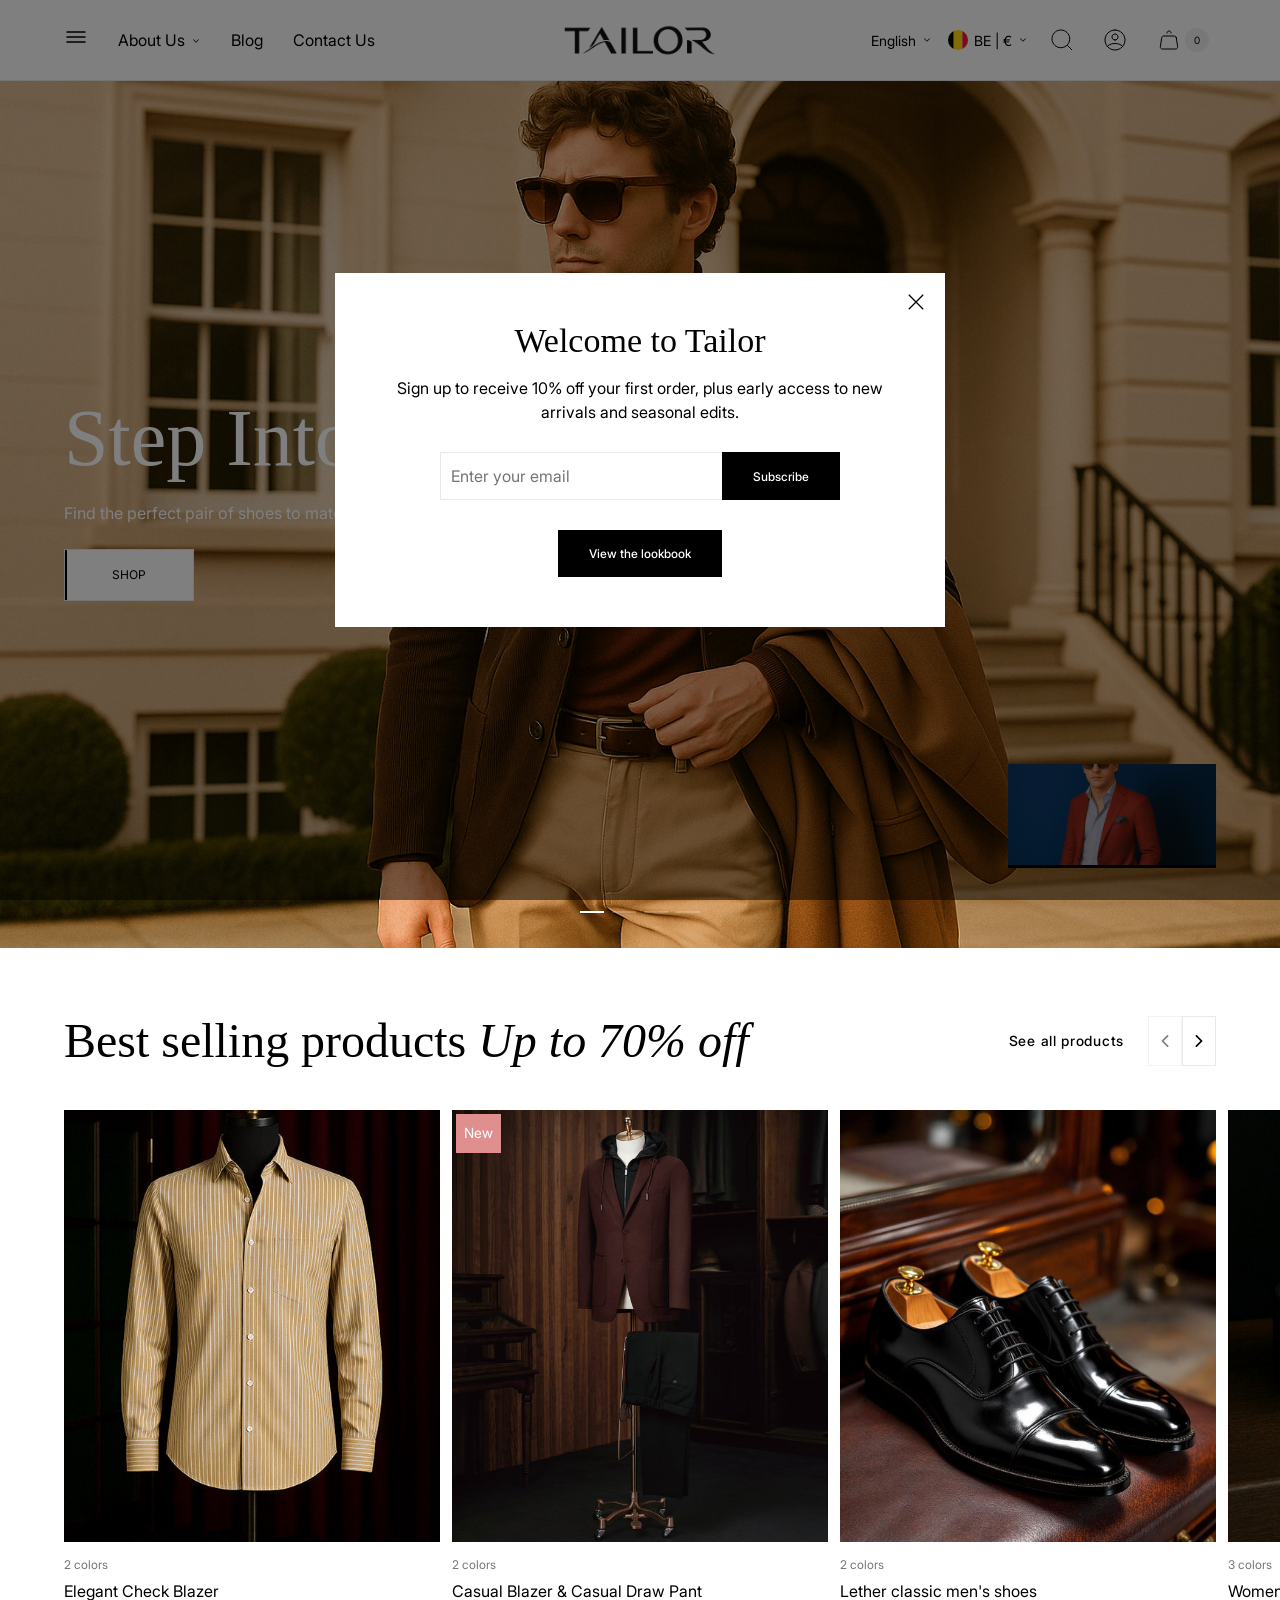
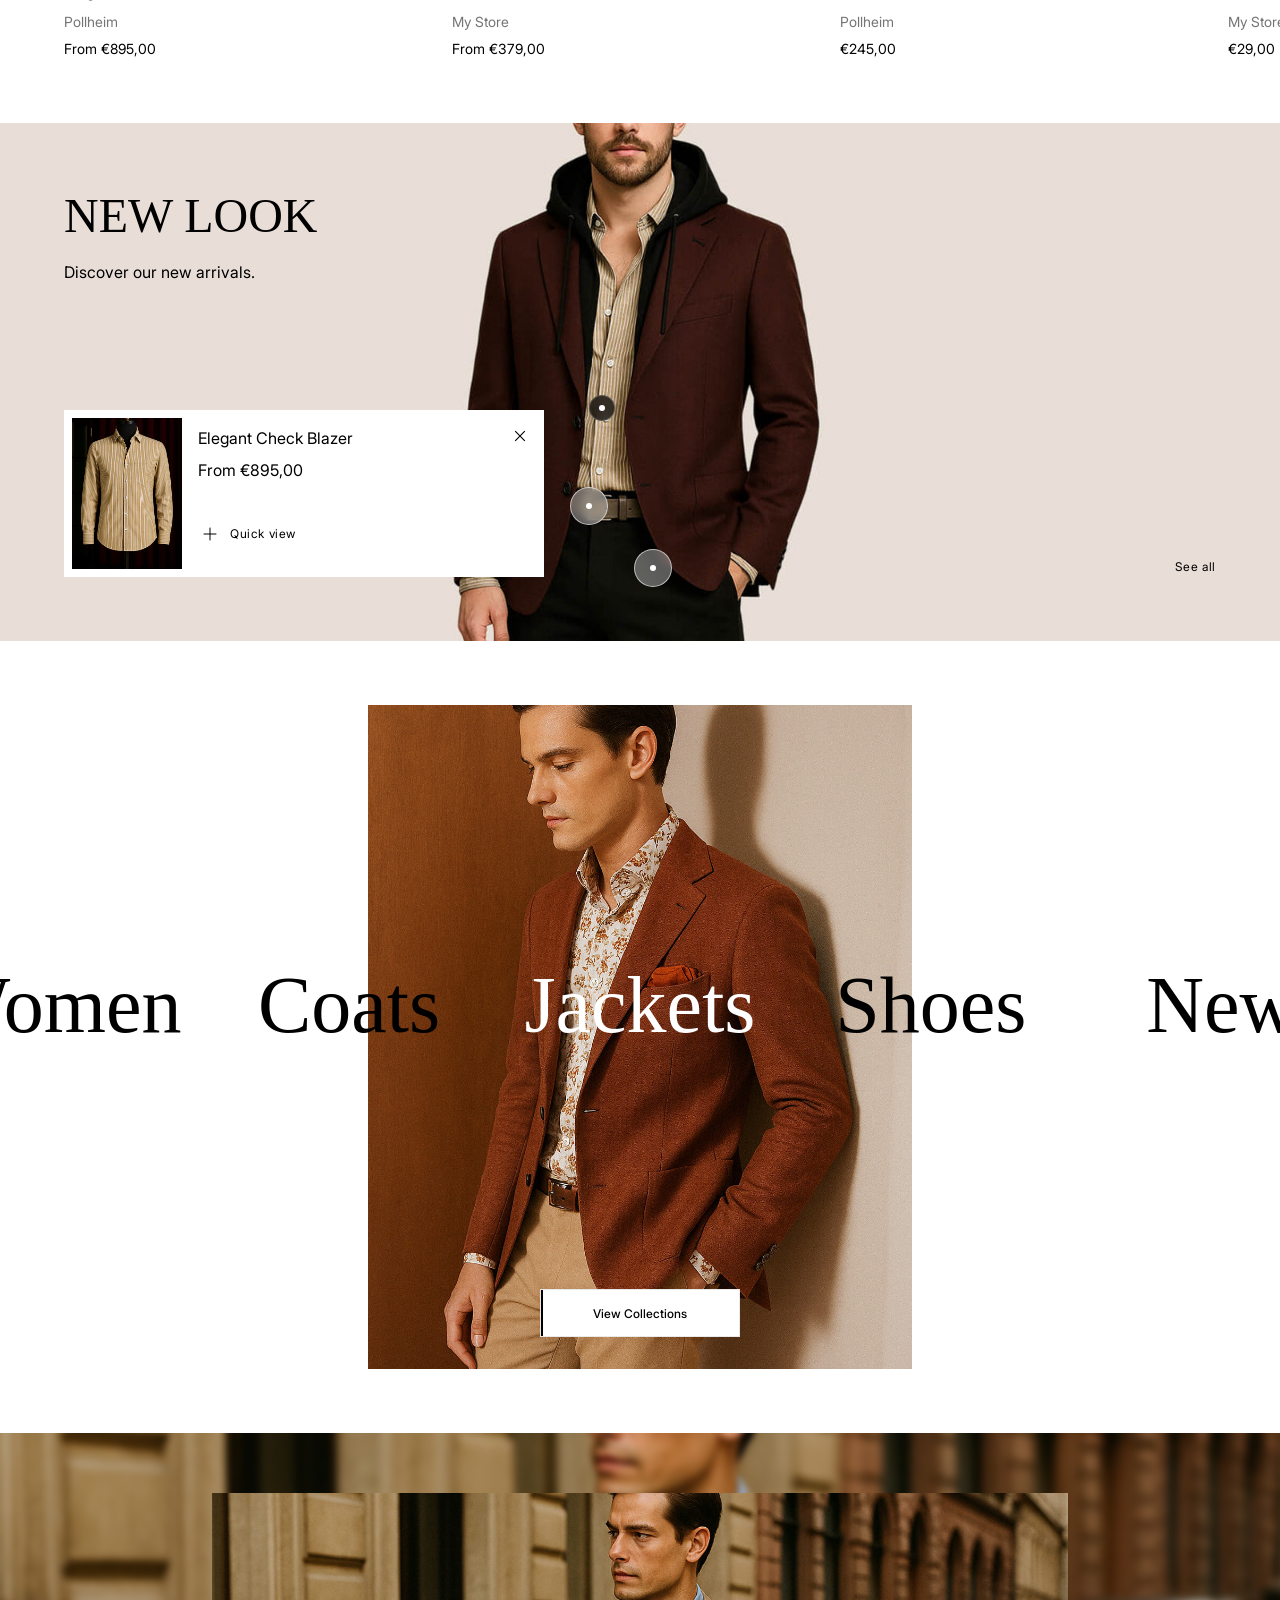
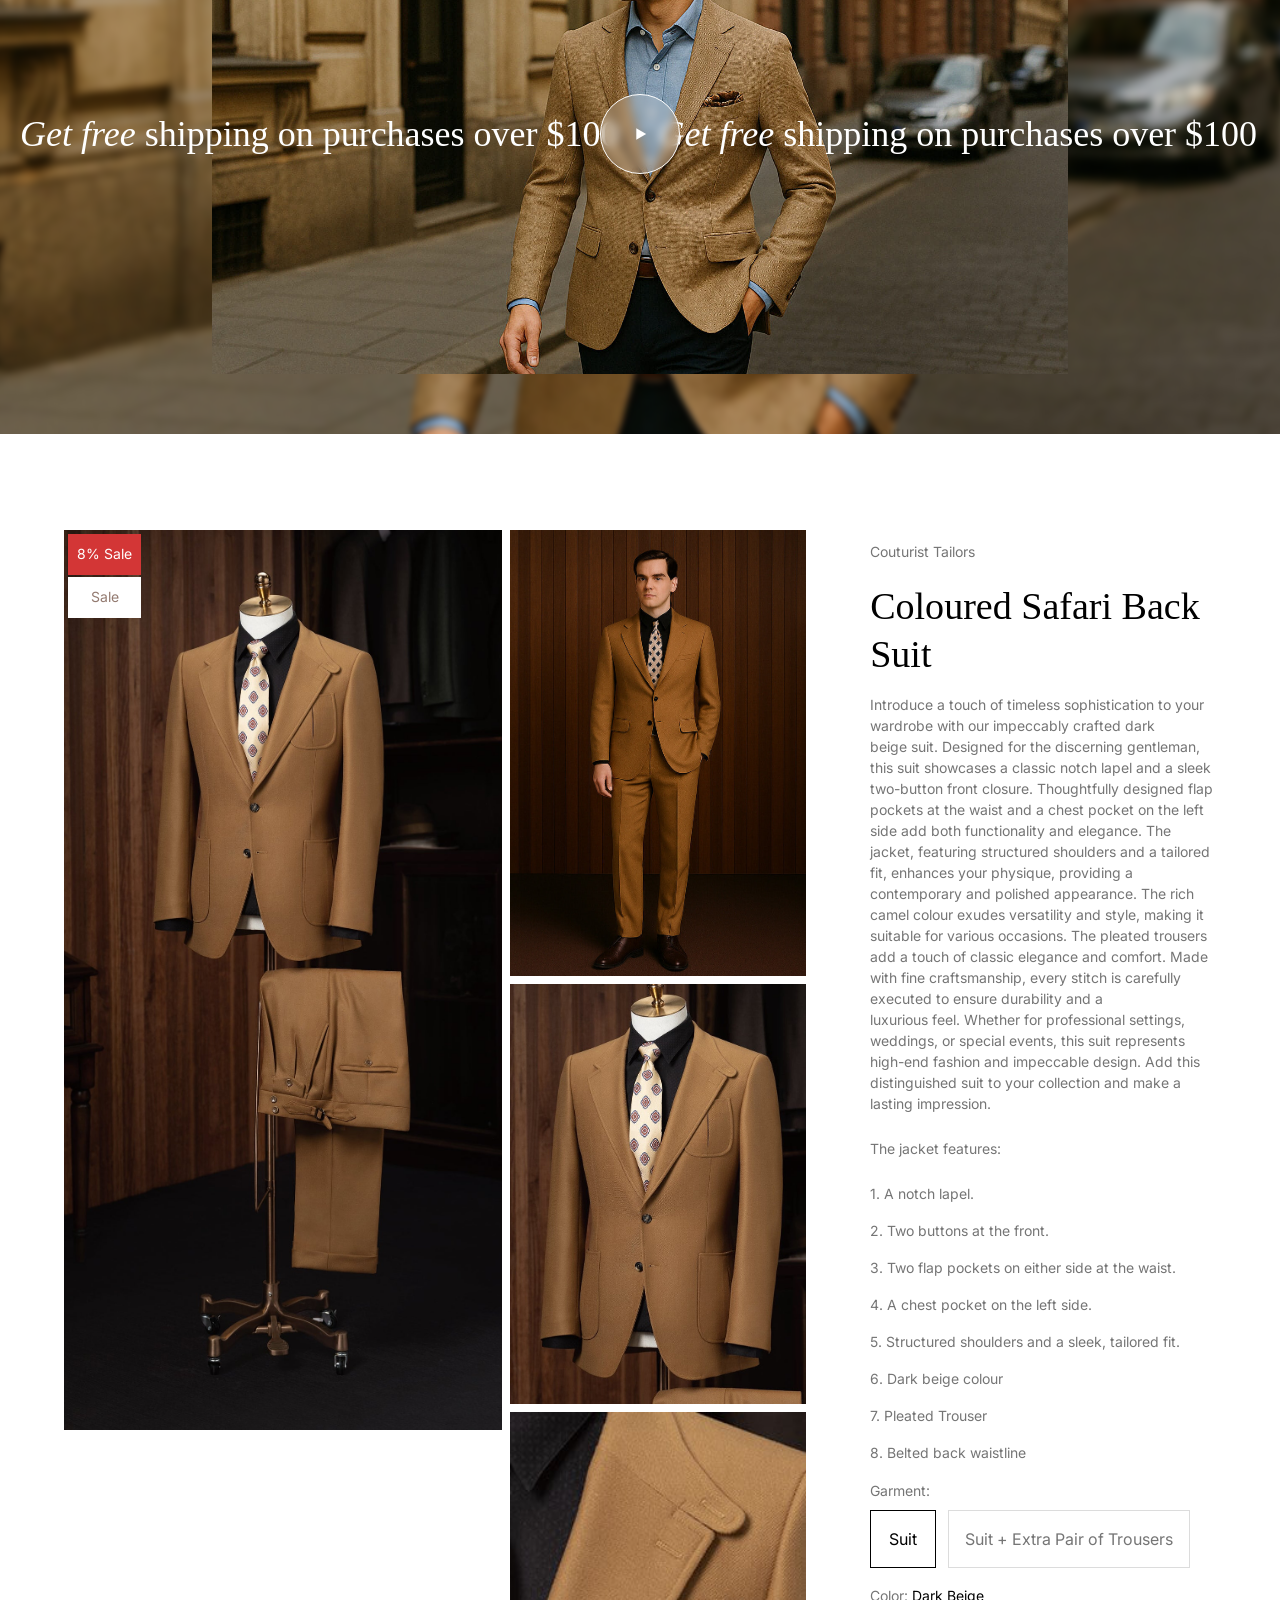
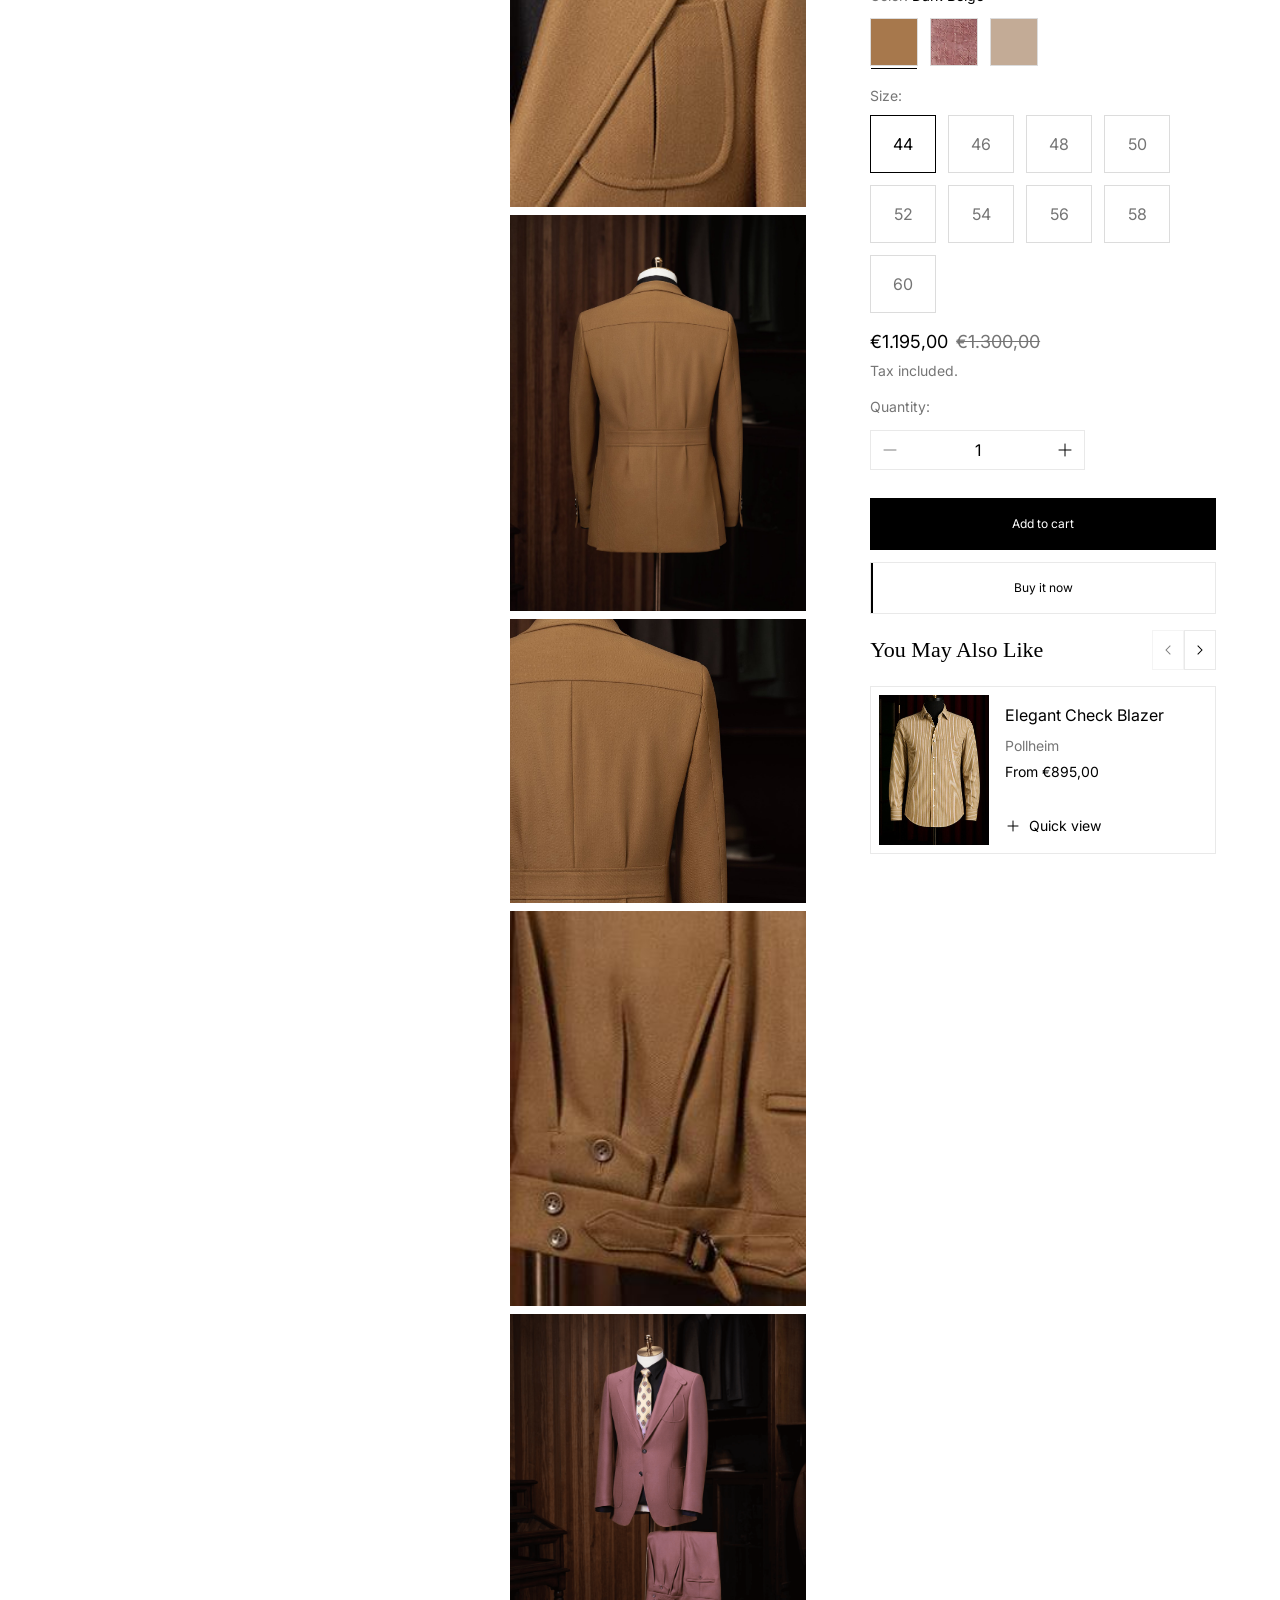
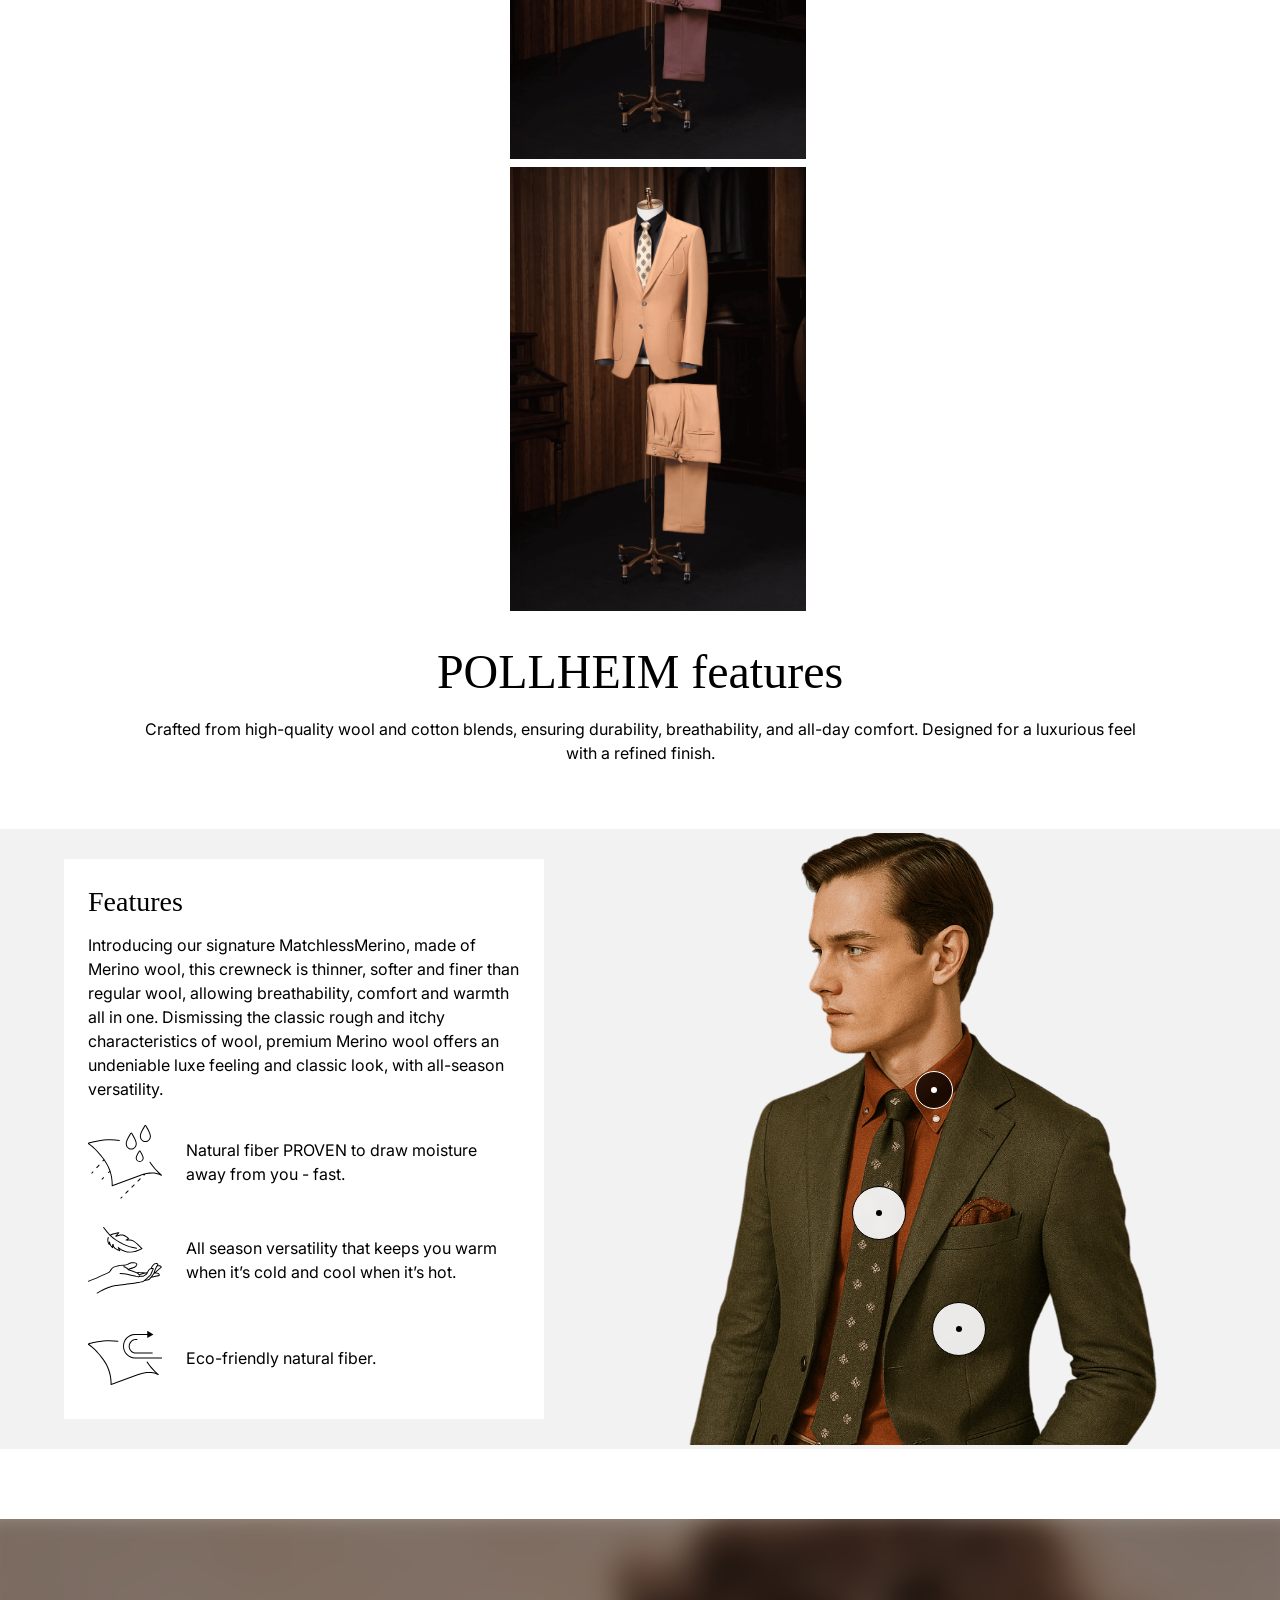
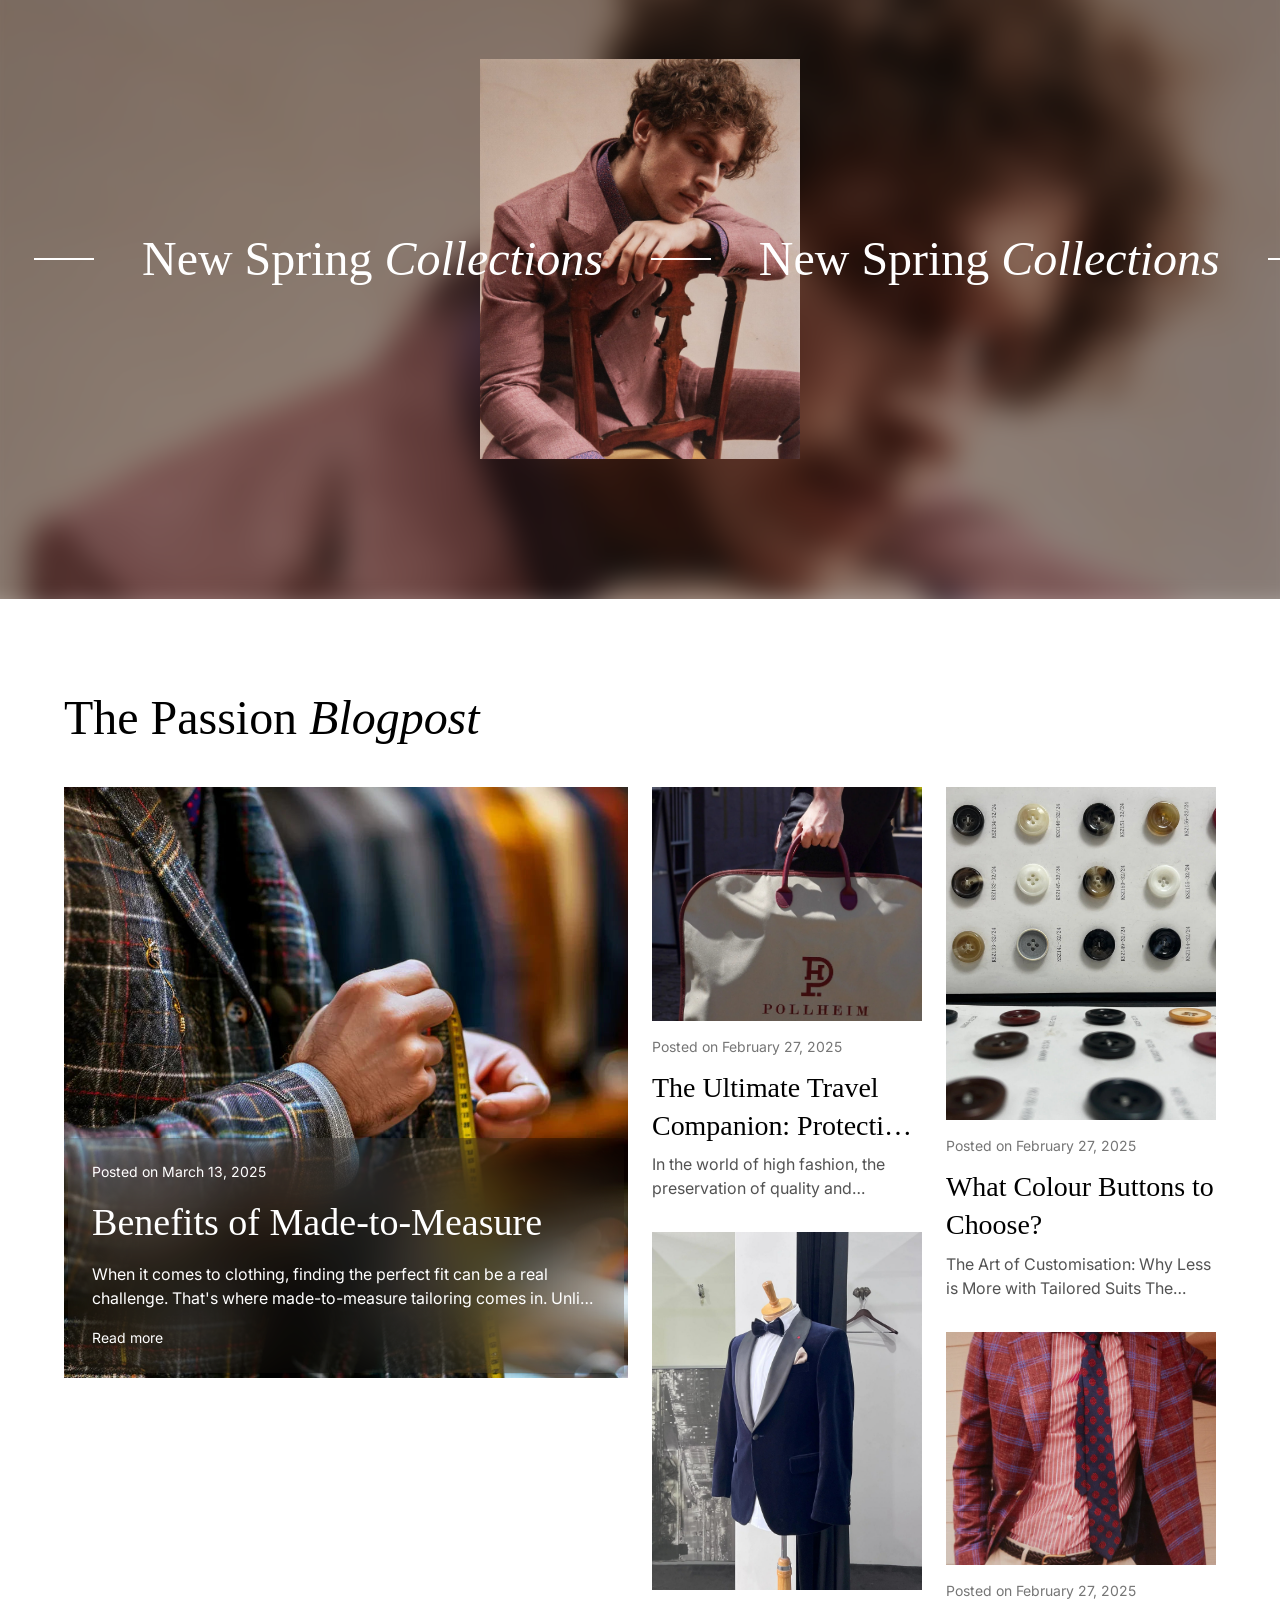
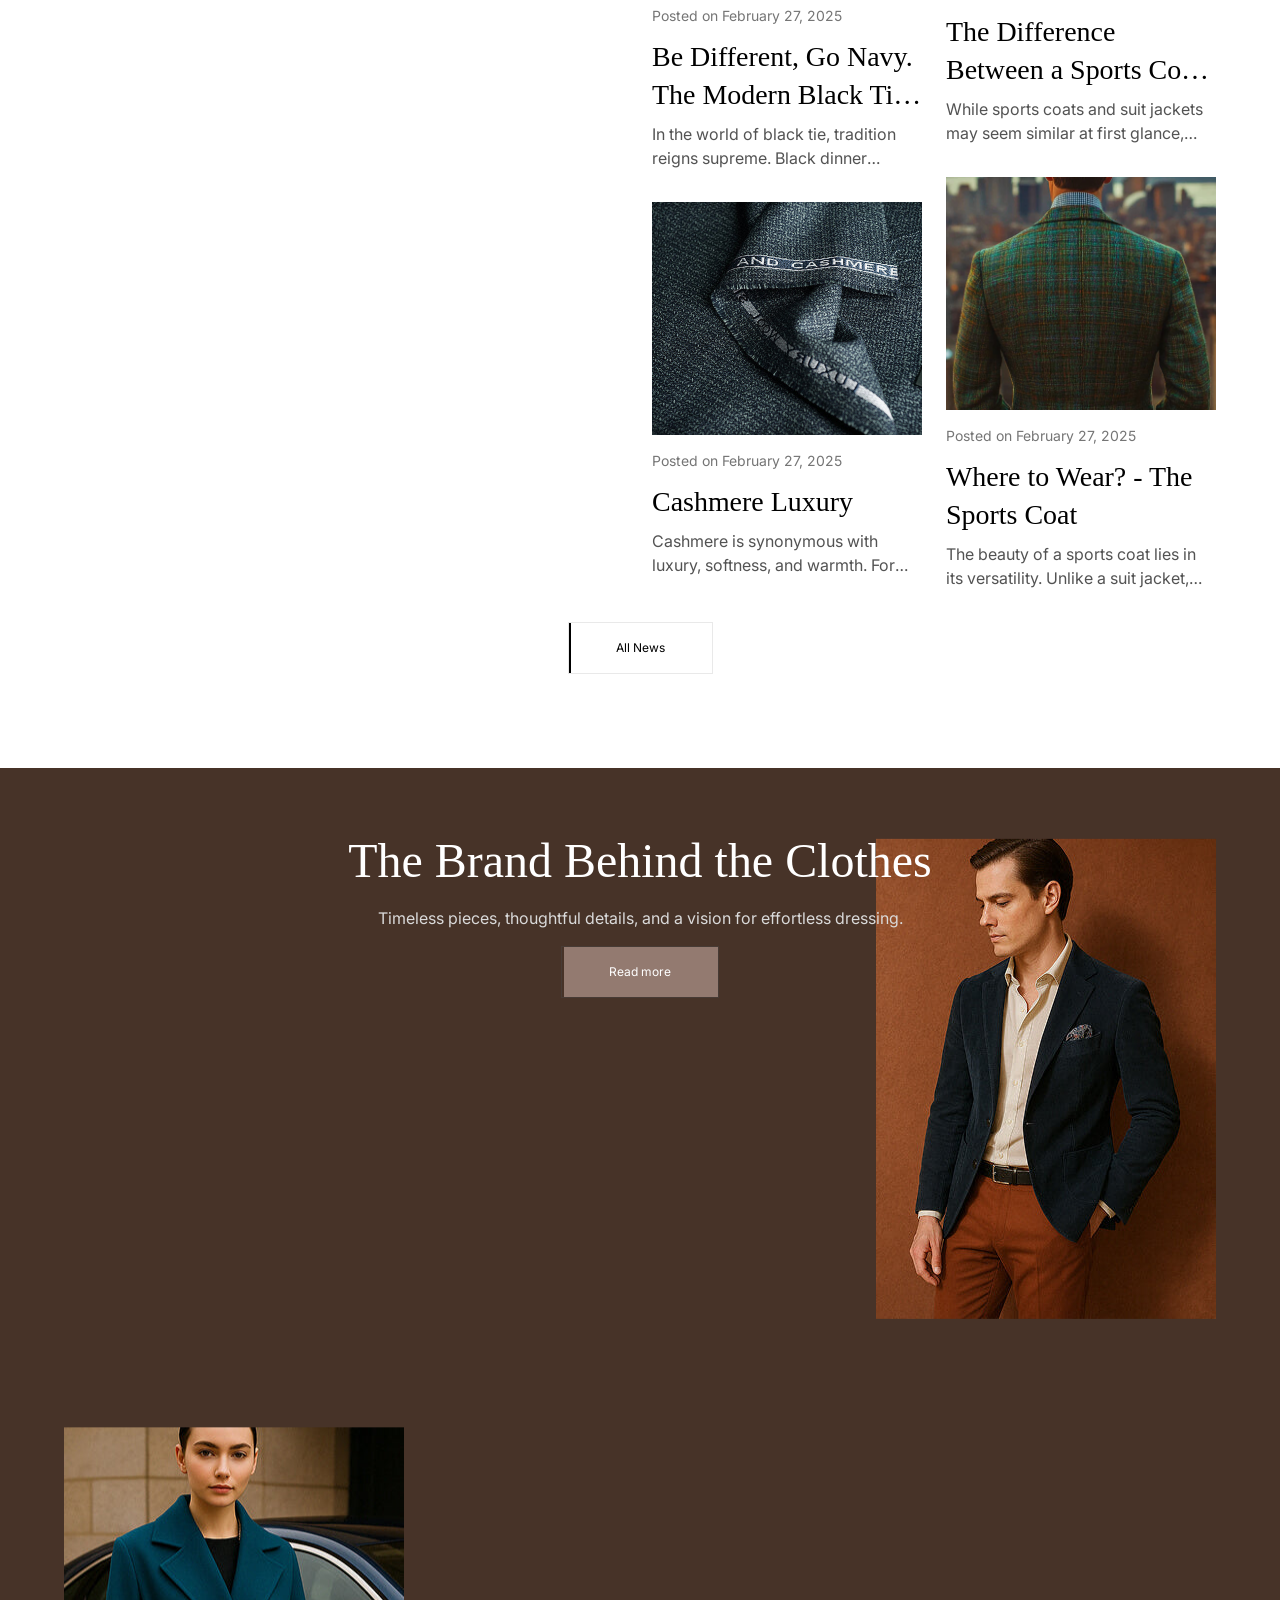
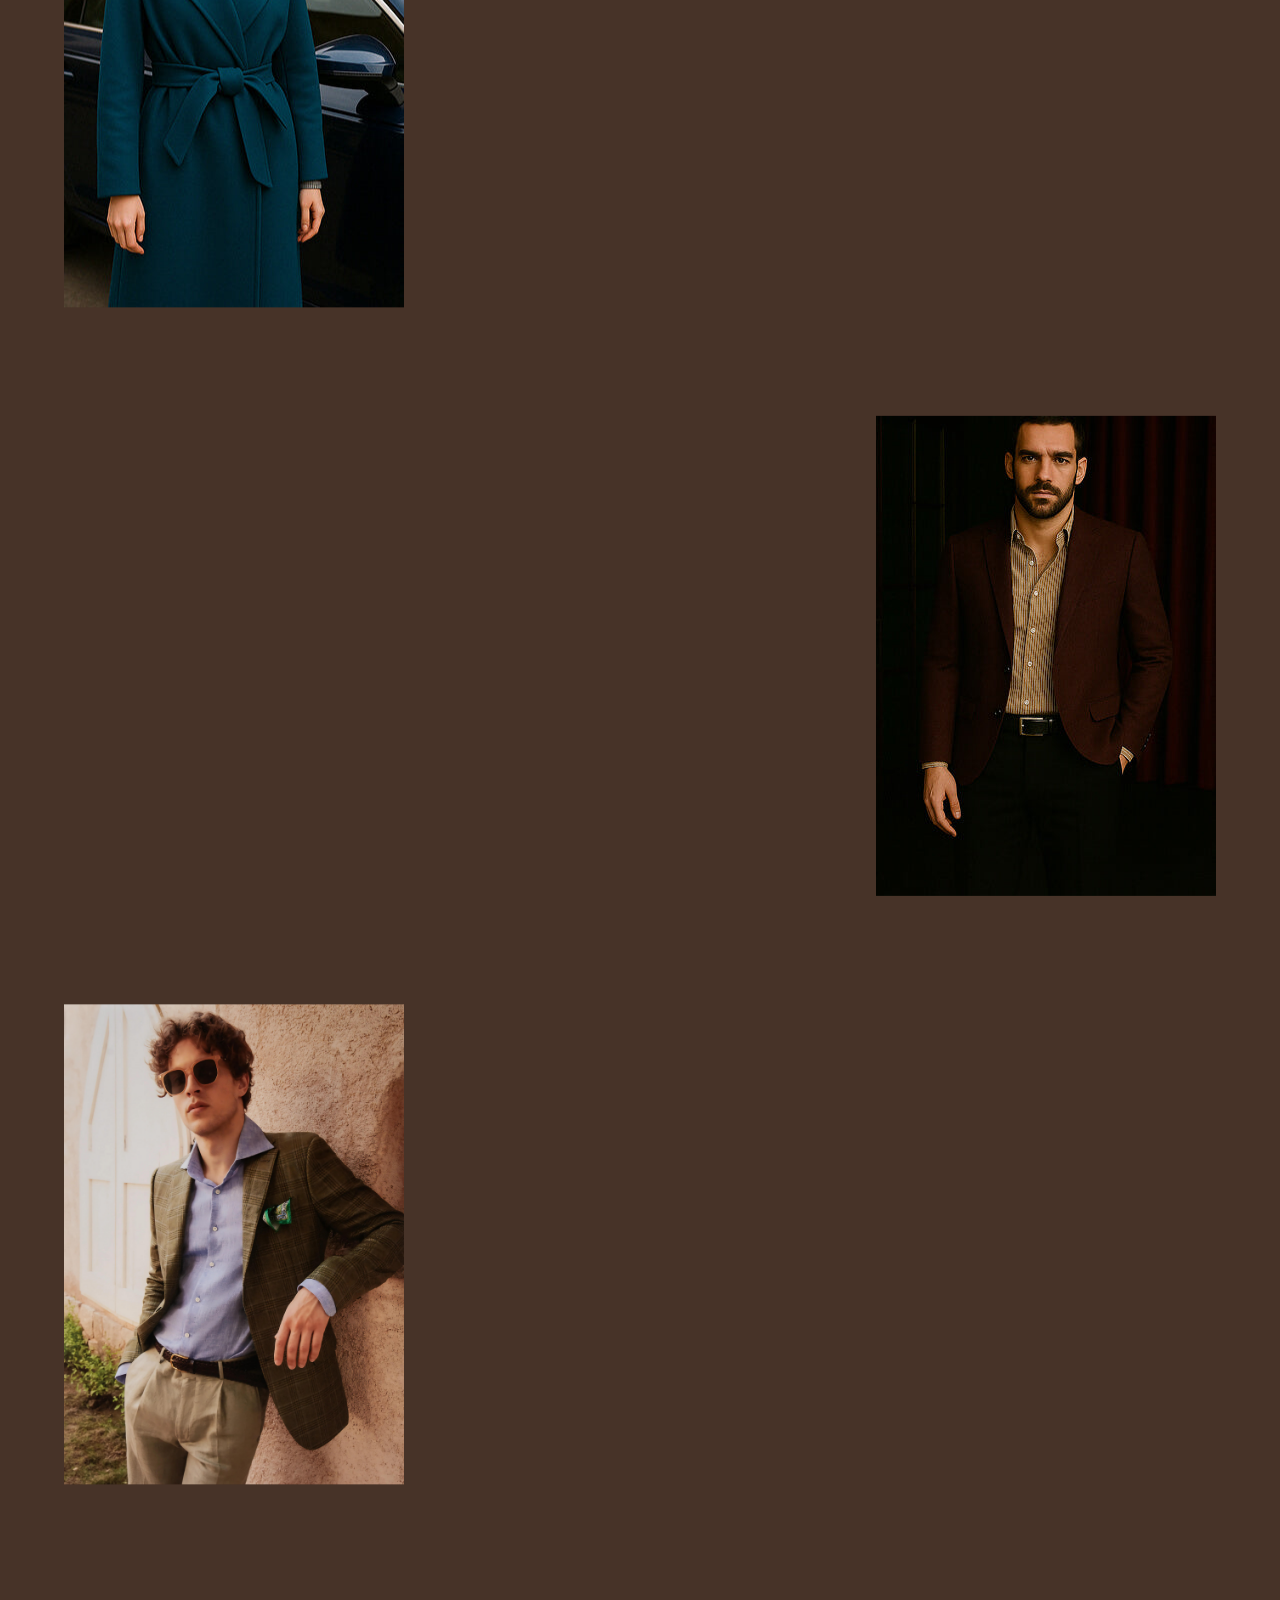
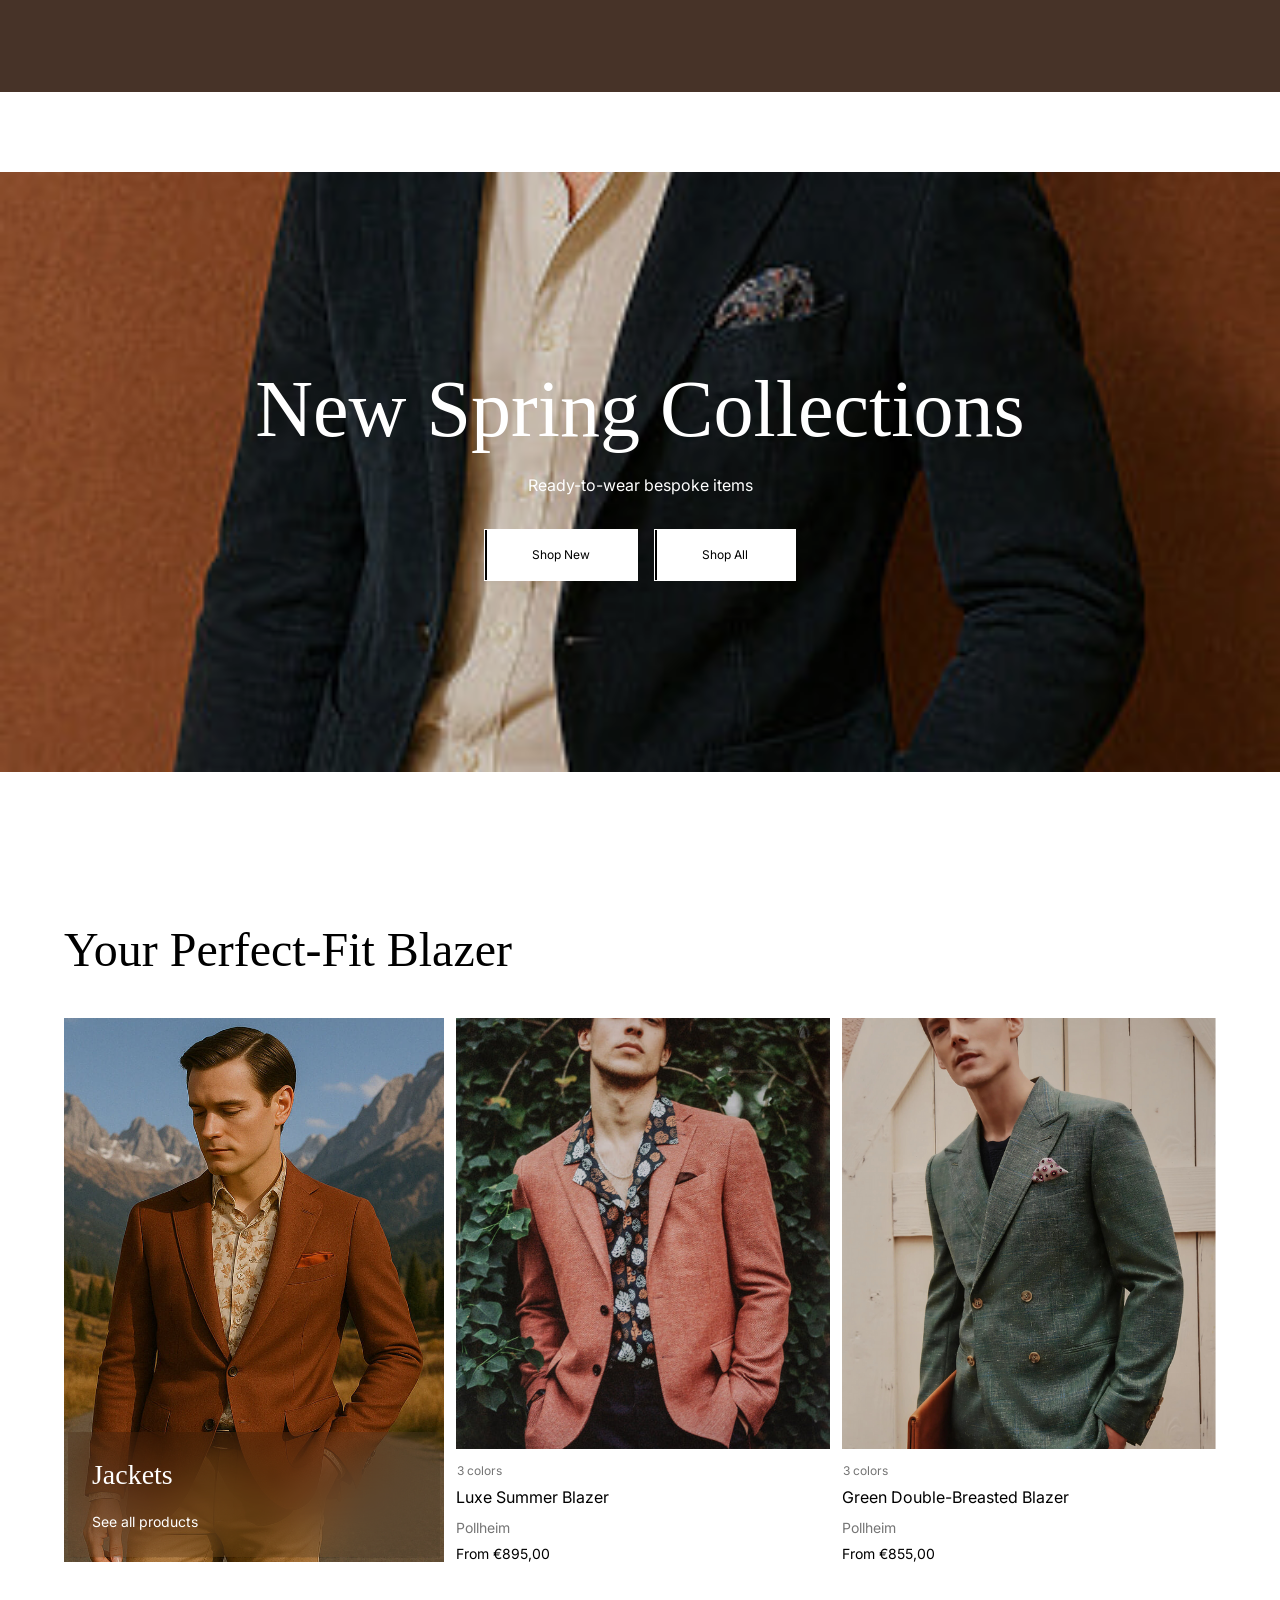
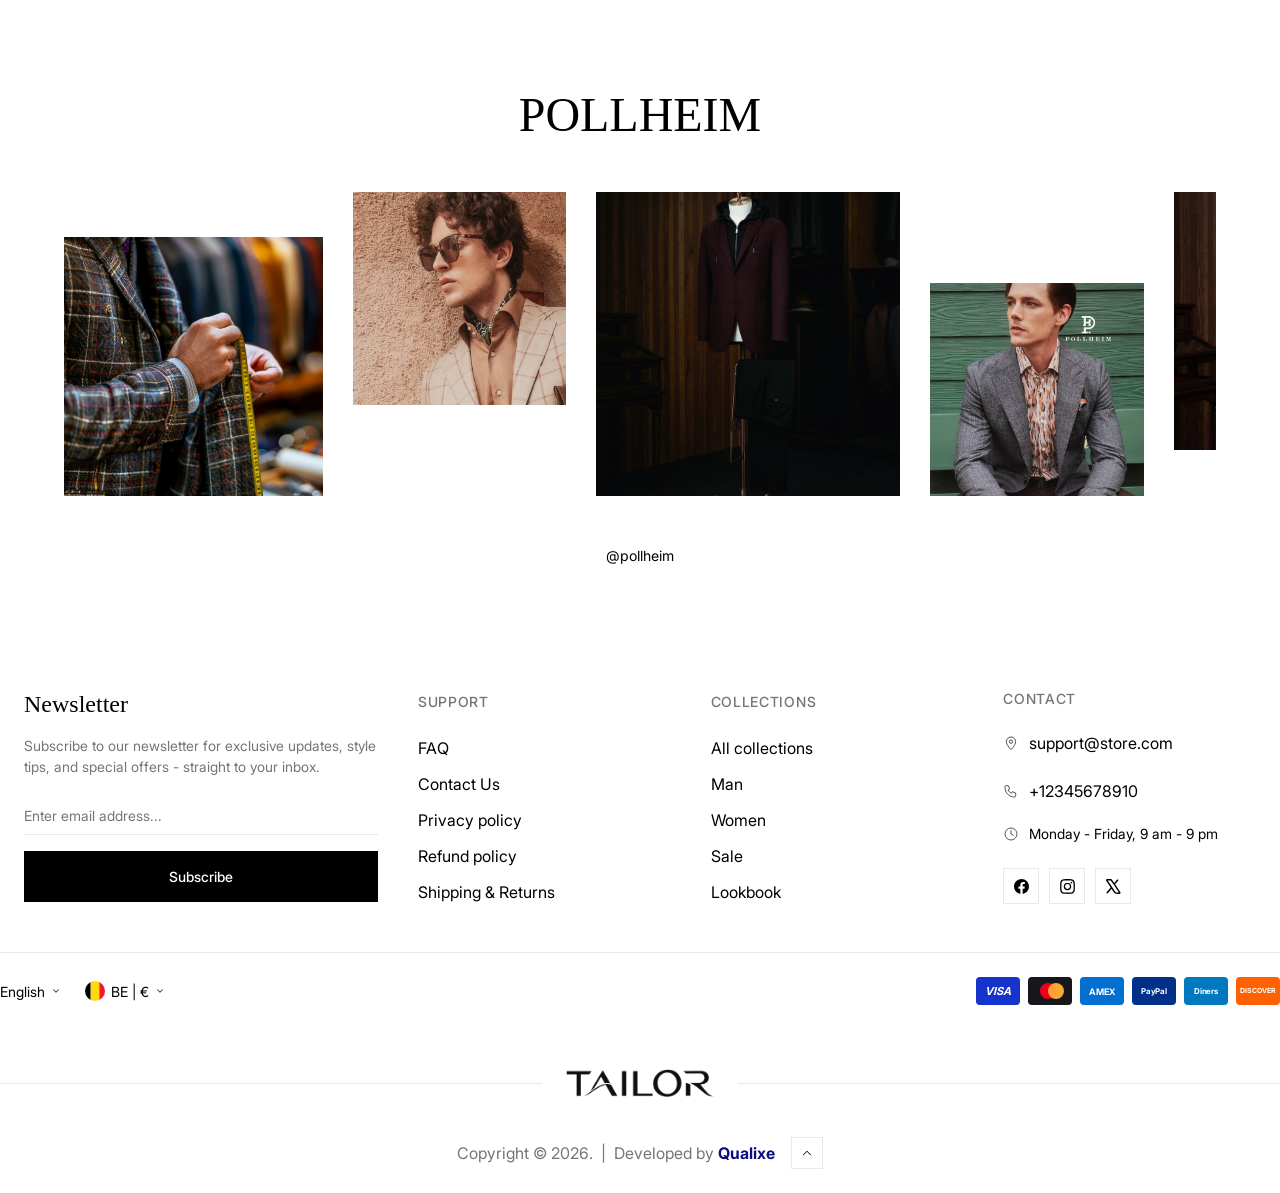
==== commit 184605d0: "our-story, promo-banner, featured collections, social-gallery section added, all-collections page ad" ====
--- a/index.html
+++ b/index.html
@@ -1944,31 +1944,31 @@
 
 		<!-- our story start -->
 		<section class="our-story">
-			<div class="container">
+			<div class="our-story__container">
 				<div class="our-story__content">
-					<h2>The Brand Behind the Clothes</h2>
-					<p>Timeless pieces, thoughtful details, and a vision for effortless dressing.</p>
-					<a href="about.html" class="btn btn--inverse">Read more</a>
+					<h2 class="our-story__heading">The Brand Behind the Clothes</h2>
+					<div class="our-story__text">Timeless pieces, thoughtful details, and a vision for effortless dressing.</div>
+					<a href="about.html" class="our-story__button">Read more</a>
 				</div>
 				<div class="our-story__wrapper">
 					<div class="our-story__item">
 						<div class="our-story__item-inner">
-							<img src="./assets/images/pollheim/Rectangle_4971_1.jpg" alt="">
+							<img class="our-story__item-image" src="./assets/images/pollheim/Rectangle_4971_1.jpg" alt="" loading="lazy" style="--img-pos: 50% 50%;">
 						</div>
 					</div>
 					<div class="our-story__item">
 						<div class="our-story__item-inner">
-							<img src="./assets/images/pollheim/image_2_1_89467833-e131-4c5c-9416-4fce11e91971.jpg" alt="">
+							<img class="our-story__item-image" src="./assets/images/pollheim/image_2_1_89467833-e131-4c5c-9416-4fce11e91971.jpg" alt="" loading="lazy" style="--img-pos: 50% 50%;">
 						</div>
 					</div>
 					<div class="our-story__item">
 						<div class="our-story__item-inner">
-							<img src="./assets/images/pollheim/image_3_1.jpg" alt="">
+							<img class="our-story__item-image" src="./assets/images/pollheim/image_3_1.jpg" alt="" loading="lazy" style="--img-pos: 50% 50%;">
 						</div>
 					</div>
 					<div class="our-story__item">
 						<div class="our-story__item-inner">
-							<img src="./assets/images/pollheim/Olive_Heritage_Check_Jacket.png" alt="">
+							<img class="our-story__item-image" src="./assets/images/pollheim/Olive_Heritage_Check_Jacket.png" alt="" loading="lazy" style="--img-pos: 50.0293% 0%;">
 						</div>
 					</div>
 				</div>
@@ -1977,150 +1977,194 @@
 		<!-- our story end -->
 
 		<!-- promo banner start -->
-		<section class="promo-banner">
-			<img src="./assets/images/pollheim/image_51_1.jpg" alt="" class="promo-banner__img">
-			<div class="promo-banner__overlay"></div>
-			<div class="promo-banner__inner">
-				<div class="promo-banner__content">
-					<h2>New Spring Collections</h2>
-					<p>Ready-to-wear bespoke items</p>
-					<div class="promo-banner__buttons">
-						<a href="collections.html" class="btn btn--primary">Shop New</a>
-						<a href="collections.html" class="btn btn--primary">Shop All</a>
-					</div>
-				</div>
-			</div>
-		</section>
+		<div class="promo-banner-wrapper">
+			<section class="promo-banner">
+				<div class="promo-banner__wrapper">
+					<div class="promo-banner__media-wrapper">
+						<picture>
+							<source media="(max-width: 767px)" srcset="./assets/images/pollheim/Rectangle_4971_1.jpg">
+							<img class="promo-banner__media" src="./assets/images/pollheim/image_51_1.jpg" alt="" loading="lazy">
+						</picture>
+					</div>
+					<div class="promo-banner__inner">
+						<div class="promo-banner__content">
+							<h2 class="promo-banner__heading">New Spring Collections</h2>
+							<div class="promo-banner__text">
+								<p>Ready-to-wear bespoke items</p>
+							</div>
+							<div class="promo-banner__buttons">
+								<a class="promo-banner__button" href="collections.html">Shop New</a>
+								<a class="promo-banner__button" href="collections.html">Shop All</a>
+							</div>
+						</div>
+					</div>
+				</div>
+			</section>
+		</div>
 		<!-- promo banner end -->
 
 		<!-- featured collection start -->
-		<section class="featured-collection container">
-			<h2 class="featured-collection__heading">Your Perfect-Fit Blazer</h2>
-			<div class="featured-collection__grid">
-				<a href="collections.html" class="featured-collection__tile">
-					<img src="./assets/images/pollheim/Tape-Measure-Measuring-Shoulders.jpg" alt="Jackets">
-					<div class="featured-collection__tile-text">
-						<h3 class="h4">Jackets</h3>
-						<span class="button-link">See all products</span>
-					</div>
-				</a>
-				<div class="featured-collection__products">
-
-					<div class="product-card" data-quick-view="luxe-summer-blazer" data-id="luxe-summer-blazer"
-						data-name="Luxe Summer Blazer" data-price="425"
-						data-image="./assets/images/pollheim/Luxe_Summer_Blazer_588x_crop_center.jpg">
-						<div class="product-card__img-wrap">
-							<img src="./assets/images/pollheim/Luxe_Summer_Blazer_588x_crop_center.jpg" alt="Luxe Summer Blazer">
-							<img src="./assets/images/pollheim/POLLHEIM_3_588x_crop_center.jpg" alt="" class="product-card__img--hover">
-							<button type="button" class="product-card__quick-view">Quick View</button>
-						</div>
-						<a href="products.html" class="product-card__title">Luxe Summer Blazer</a>
-						<div class="product-card__vendor">Pollheim</div>
-						<div class="product-card__price"><span class="product-card__price--sale">€425,00</span></div>
-					</div>
-
-					<div class="product-card" data-quick-view="classic-navy-blazer" data-id="classic-navy-blazer"
-						data-name="Classic Navy Blazer" data-price="450"
-						data-image="./assets/images/pollheim/Untitleddesign_17_1_1_588x_crop_center.png">
-						<div class="product-card__img-wrap">
-							<img src="./assets/images/pollheim/Untitleddesign_17_1_1_588x_crop_center.png" alt="Classic Navy Blazer">
-							<img src="./assets/images/pollheim/Untitleddesign_18_1_1_588x_crop_center.png" alt=""
-								class="product-card__img--hover">
-							<button type="button" class="product-card__quick-view">Quick View</button>
-						</div>
-						<a href="products.html" class="product-card__title">Classic Navy Blazer</a>
-						<div class="product-card__vendor">Pollheim</div>
-						<div class="product-card__price"><span class="product-card__price--sale">€450,00</span></div>
-					</div>
-
-					<div class="product-card" data-quick-view="green-double-breasted-blazer"
-						data-id="green-double-breasted-blazer" data-name="Green Double-Breasted Blazer" data-price="495"
-						data-image="./assets/images/pollheim/Green_Double-Breasted_Blazer_588x_crop_center.png">
-						<div class="product-card__img-wrap">
-							<img src="./assets/images/pollheim/Green_Double-Breasted_Blazer_588x_crop_center.png"
-								alt="Green Double-Breasted Blazer">
-							<img src="./assets/images/pollheim/Green_Double-Breasted_Blazer_close_up_on_buttons_588x_crop_center.png"
-								alt="" class="product-card__img--hover">
-							<button type="button" class="product-card__quick-view">Quick View</button>
-						</div>
-						<a href="products.html" class="product-card__title">Green Double-Breasted Blazer</a>
-						<div class="product-card__vendor">Pollheim</div>
-						<div class="product-card__price"><span class="product-card__price--sale">€495,00</span></div>
-					</div>
-
-					<div class="product-card" data-quick-view="tailored-wool-blazer" data-id="tailored-wool-blazer"
-						data-name="Tailored Wool Blazer" data-price="410"
-						data-image="./assets/images/pollheim/Untitleddesign_20_1_1_588x_crop_center.png">
-						<div class="product-card__img-wrap">
-							<img src="./assets/images/pollheim/Untitleddesign_20_1_1_588x_crop_center.png" alt="Tailored Wool Blazer">
-							<img src="./assets/images/pollheim/Untitleddesign_21_1_1_588x_crop_center.png" alt=""
-								class="product-card__img--hover">
-							<button type="button" class="product-card__quick-view">Quick View</button>
-						</div>
-						<a href="products.html" class="product-card__title">Tailored Wool Blazer</a>
-						<div class="product-card__vendor">Pollheim</div>
-						<div class="product-card__price"><span class="product-card__price--sale">€410,00</span></div>
-					</div>
-
-				</div>
-			</div>
-		</section>
+		<div class="featured-collection-wrapper">
+			<section class="featured-collection">
+				<div class="featured-collection__container">
+					<h2 class="featured-collection__heading">Your Perfect-Fit Blazer</h2>
+					<div class="featured-collection__grid">
+						<div class="featured-collection__collection">
+							<div class="media-card-overlay">
+								<a class="media-card-overlay__container" href="collections.html" aria-label="See all products">
+									<img class="media-card-overlay__image" src="./assets/images/pollheim/Tape-Measure-Measuring-Shoulders.jpg" alt="Jackets" loading="lazy">
+								</a>
+								<div class="media-card-overlay__text-wrapper">
+									<h3 class="media-card-overlay__title">Jackets</h3>
+									<a class="media-card-overlay__link" href="collections.html">
+										<span class="fc-card__btn-text" data-text="See all products"><span>See all products</span></span>
+									</a>
+								</div>
+							</div>
+						</div>
+						<div class="featured-collection__products">
+						<div class="featured-collection__product">
+							<div class="fc-card" data-quick-view="luxe-summer-blazer" data-id="luxe-summer-blazer" data-image="./assets/images/pollheim/Luxe_Summer_Blazer_588x_crop_center.jpg">
+								<div class="fc-card__main">
+								<a href="products.html" class="fc-card__image-link" aria-label="Luxe Summer Blazer">
+									<div class="fc-card__image-wrapper is-active" data-image="Jasper">
+										<img class="fc-card__image" src="./assets/images/pollheim/Luxe_Summer_Blazer_588x_crop_center.jpg" alt="Luxe Summer Blazer" loading="lazy">
+										<img class="fc-card__image fc-card__image--hover" src="./assets/images/pollheim/POLLHEIM_3_588x_crop_center.jpg" alt="Luxe Summer Blazer" loading="lazy">
+									</div>
+									<div class="fc-card__image-wrapper" data-image="Rose">
+										<img class="fc-card__image" src="./assets/images/pollheim/Untitleddesign_17_1_1_588x_crop_center.png" alt="Luxe Summer Blazer" loading="lazy">
+										<img class="fc-card__image fc-card__image--hover" src="./assets/images/pollheim/POLLHEIM_3_588x_crop_center.jpg" alt="Luxe Summer Blazer" loading="lazy">
+									</div>
+									<div class="fc-card__image-wrapper" data-image="Brick">
+										<img class="fc-card__image" src="./assets/images/pollheim/Untitleddesign_18_1_1_588x_crop_center.png" alt="Luxe Summer Blazer" loading="lazy">
+										<img class="fc-card__image fc-card__image--hover" src="./assets/images/pollheim/POLLHEIM_3_588x_crop_center.jpg" alt="Luxe Summer Blazer" loading="lazy">
+									</div>
+								</a>
+								<button type="button" class="fc-card__quick-view js-quick-view-trigger">
+									<svg width="16" height="16" viewBox="0 0 24 24" fill="none" aria-hidden="true"><path d="M6 12H18" stroke="currentColor" stroke-linecap="round" stroke-linejoin="round"/><path d="M12 18V6" stroke="currentColor" stroke-linecap="round" stroke-linejoin="round"/></svg>
+									<span class="fc-card__btn-text" data-text="Quick view"><span>Quick view</span></span>
+								</button>
+								</div>
+								<div class="fc-card__footer">
+									<div class="fc-card__swatches-wrapper">
+										<div class="fc-card__swatches-count">3 colors</div>
+										<div class="fc-card__swatches">
+										<button type="button" class="fc-card__swatch is-active" data-swatch="Jasper" aria-label="Color option: Jasper">
+											<img class="fc-card__swatch-image" src="./assets/images/pollheim/swatch-jasper.png" alt="" aria-hidden="true" loading="lazy">
+										</button>
+										<button type="button" class="fc-card__swatch" data-swatch="Rose" aria-label="Color option: Rose">
+											<img class="fc-card__swatch-image" src="./assets/images/pollheim/swatch-rose.png" alt="" aria-hidden="true" loading="lazy">
+										</button>
+										<button type="button" class="fc-card__swatch" data-swatch="Brick" aria-label="Color option: Brick">
+											<img class="fc-card__swatch-image" src="./assets/images/pollheim/swatch-brick.png" alt="" aria-hidden="true" loading="lazy">
+										</button>
+											<span class="fc-card__overlimit"><span class="visually-hidden">The product has 1 additional color</span><span aria-hidden="true">+1</span></span>
+										</div>
+									</div>
+									<a class="fc-card__title" href="products.html">Luxe Summer Blazer</a>
+									<div class="fc-card__vendor"><span class="visually-hidden">Vendor: </span>Pollheim</div>
+									<div class="fc-card__price">From €895,00</div>
+								</div>
+							</div>
+						</div>
+						<div class="featured-collection__product">
+							<div class="fc-card" data-quick-view="green-double-breasted-blazer" data-id="green-double-breasted-blazer" data-image="./assets/images/pollheim/Green_Double-Breasted_Blazer_588x_crop_center.png">
+								<div class="fc-card__main">
+								<a href="products.html" class="fc-card__image-link" aria-label="Green Double-Breasted Blazer">
+									<div class="fc-card__image-wrapper is-active" data-image="Green">
+										<img class="fc-card__image" src="./assets/images/pollheim/Green_Double-Breasted_Blazer_588x_crop_center.png" alt="Green Double-Breasted Blazer" loading="lazy">
+										<img class="fc-card__image fc-card__image--hover" src="./assets/images/pollheim/Green_Double-Breasted_Blazer_close_up_on_buttons_588x_crop_center.png" alt="Green Double-Breasted Blazer" loading="lazy">
+									</div>
+									<div class="fc-card__image-wrapper" data-image="Teal">
+										<img class="fc-card__image" src="./assets/images/pollheim/Untitleddesign_20_1_1_588x_crop_center.png" alt="Green Double-Breasted Blazer" loading="lazy">
+										<img class="fc-card__image fc-card__image--hover" src="./assets/images/pollheim/Green_Double-Breasted_Blazer_close_up_on_buttons_588x_crop_center.png" alt="Green Double-Breasted Blazer" loading="lazy">
+									</div>
+									<div class="fc-card__image-wrapper" data-image="Black">
+										<img class="fc-card__image" src="./assets/images/pollheim/Untitleddesign_21_1_1_588x_crop_center.png" alt="Green Double-Breasted Blazer" loading="lazy">
+										<img class="fc-card__image fc-card__image--hover" src="./assets/images/pollheim/Green_Double-Breasted_Blazer_close_up_on_buttons_588x_crop_center.png" alt="Green Double-Breasted Blazer" loading="lazy">
+									</div>
+								</a>
+								<button type="button" class="fc-card__quick-view js-quick-view-trigger">
+									<svg width="16" height="16" viewBox="0 0 24 24" fill="none" aria-hidden="true"><path d="M6 12H18" stroke="currentColor" stroke-linecap="round" stroke-linejoin="round"/><path d="M12 18V6" stroke="currentColor" stroke-linecap="round" stroke-linejoin="round"/></svg>
+									<span class="fc-card__btn-text" data-text="Quick view"><span>Quick view</span></span>
+								</button>
+								</div>
+								<div class="fc-card__footer">
+									<div class="fc-card__swatches-wrapper">
+										<div class="fc-card__swatches-count">3 colors</div>
+										<div class="fc-card__swatches">
+										<button type="button" class="fc-card__swatch is-active" data-swatch="Green" aria-label="Color option: Green">
+											<img class="fc-card__swatch-image" src="./assets/images/pollheim/swatch-green.png" alt="" aria-hidden="true" loading="lazy">
+										</button>
+										<button type="button" class="fc-card__swatch" data-swatch="Teal" aria-label="Color option: Teal">
+											<img class="fc-card__swatch-image" src="./assets/images/pollheim/swatch-teal.png" alt="" aria-hidden="true" loading="lazy">
+										</button>
+										<button type="button" class="fc-card__swatch" data-swatch="Black" aria-label="Color option: Black">
+											<img class="fc-card__swatch-image" src="./assets/images/pollheim/swatch-black.png" alt="" aria-hidden="true" loading="lazy">
+										</button>
+											<span class="fc-card__overlimit"><span class="visually-hidden">The product has 1 additional color</span><span aria-hidden="true">+1</span></span>
+										</div>
+									</div>
+									<a class="fc-card__title" href="products.html">Green Double-Breasted Blazer</a>
+									<div class="fc-card__vendor"><span class="visually-hidden">Vendor: </span>Pollheim</div>
+									<div class="fc-card__price">From €855,00</div>
+								</div>
+							</div>
+						</div>
+						</div>
+					</div>
+				</div>
+			</section>
+		</div>
 		<!-- featured collection end -->
 
 		<!-- social gallery start -->
-		<section class="social-gallery">
-			<div class="container">
-				<h2 class="social-gallery__title">Pollheim</h2>
-			</div>
-			<div class="social-gallery__track-wrap">
-				<div class="social-gallery__track">
-					<a href="https://www.instagram.com/pollheim.au/" target="_blank" rel="noopener" class="social-gallery__item">
-						<img src="./assets/images/pollheim/Tweed_Tape_Measure_Fashion_Cloth_Shirt_Suit.webp" alt="">
-					</a>
-					<a href="https://www.instagram.com/pollheim.au/" target="_blank" rel="noopener" class="social-gallery__item">
-						<img src="./assets/images/pollheim/467547018_1159745609055093_2683084592410043558_n.jpg" alt="">
-					</a>
-					<a href="https://www.instagram.com/pollheim.au/" target="_blank" rel="noopener" class="social-gallery__item">
-						<img src="./assets/images/pollheim/472787920_122130535226530617_8514861658693405866_n.jpg" alt="">
-					</a>
-					<a href="https://www.instagram.com/pollheim.au/" target="_blank" rel="noopener" class="social-gallery__item">
-						<img src="./assets/images/pollheim/470570202_122126277806530617_5105782940142334913_n.jpg" alt="">
-					</a>
-					<a href="https://www.instagram.com/pollheim.au/" target="_blank" rel="noopener" class="social-gallery__item">
-						<img src="./assets/images/pollheim/473036400_122130534314530617_3413160663674663127_n.jpg" alt="">
-					</a>
-					<a href="https://www.instagram.com/pollheim.au/" target="_blank" rel="noopener" class="social-gallery__item">
-						<img src="./assets/images/pollheim/Rose_Dual-Tone_Suit.jpg" alt="">
-					</a>
-					<!-- duplicated for a seamless marquee loop -->
-					<a href="https://www.instagram.com/pollheim.au/" target="_blank" rel="noopener" class="social-gallery__item"
-						aria-hidden="true">
-						<img src="./assets/images/pollheim/Tweed_Tape_Measure_Fashion_Cloth_Shirt_Suit.webp" alt="">
-					</a>
-					<a href="https://www.instagram.com/pollheim.au/" target="_blank" rel="noopener" class="social-gallery__item"
-						aria-hidden="true">
-						<img src="./assets/images/pollheim/467547018_1159745609055093_2683084592410043558_n.jpg" alt="">
-					</a>
-					<a href="https://www.instagram.com/pollheim.au/" target="_blank" rel="noopener" class="social-gallery__item"
-						aria-hidden="true">
-						<img src="./assets/images/pollheim/472787920_122130535226530617_8514861658693405866_n.jpg" alt="">
-					</a>
-					<a href="https://www.instagram.com/pollheim.au/" target="_blank" rel="noopener" class="social-gallery__item"
-						aria-hidden="true">
-						<img src="./assets/images/pollheim/470570202_122126277806530617_5105782940142334913_n.jpg" alt="">
-					</a>
-					<a href="https://www.instagram.com/pollheim.au/" target="_blank" rel="noopener" class="social-gallery__item"
-						aria-hidden="true">
-						<img src="./assets/images/pollheim/473036400_122130534314530617_3413160663674663127_n.jpg" alt="">
-					</a>
-					<a href="https://www.instagram.com/pollheim.au/" target="_blank" rel="noopener" class="social-gallery__item"
-						aria-hidden="true">
-						<img src="./assets/images/pollheim/Rose_Dual-Tone_Suit.jpg" alt="">
-					</a>
-				</div>
-			</div>
-			<a href="https://www.instagram.com/pollheim.au/" target="_blank" rel="noopener" class="social-gallery__link button-link">@pollheim</a>
-		</section>
+		<div class="social-gallery-wrapper">
+			<section class="social-gallery">
+				<div class="social-gallery__container">
+					<h2 class="social-gallery__title">POLLHEIM</h2>
+					<div class="social-gallery__images">
+						<div class="social-gallery__images-container">
+						<div class="social-gallery__image-col">
+							<a href="https://www.instagram.com/pollheim.au/" target="_blank" rel="noopener" class="social-gallery__image-wrapper">
+								<img class="social-gallery__image" src="./assets/images/pollheim/Tweed_Tape_Measure_Fashion_Cloth_Shirt_Suit.webp" alt="" loading="lazy" style="--img-pos: 50% 50%;">
+							</a>
+						</div>
+						<div class="social-gallery__image-col">
+							<a href="https://www.instagram.com/p/DCiJ0n1yFAq/" target="_blank" rel="noopener" class="social-gallery__image-wrapper">
+								<img class="social-gallery__image" src="./assets/images/pollheim/467547018_1159745609055093_2683084592410043558_n.jpg" alt="" loading="lazy" style="--img-pos: 50% 50%;">
+							</a>
+						</div>
+						<div class="social-gallery__image-col">
+							<a href="https://www.instagram.com/pollheim.au/" target="_blank" rel="noopener" class="social-gallery__image-wrapper">
+								<img class="social-gallery__image" src="./assets/images/pollheim/472787920_122130535226530617_8514861658693405866_n.jpg" alt="" loading="lazy" style="--img-pos: 50% 50%;">
+							</a>
+						</div>
+						<div class="social-gallery__image-col">
+							<a href="https://www.instagram.com/p/DD8HpUPKOK-/" target="_blank" rel="noopener" class="social-gallery__image-wrapper">
+								<img class="social-gallery__image" src="./assets/images/pollheim/470570202_122126277806530617_5105782940142334913_n.jpg" alt="" loading="lazy" style="--img-pos: 50% 50%;">
+							</a>
+						</div>
+						<div class="social-gallery__image-col">
+							<a href="https://www.instagram.com/p/DDvIzdzx0uX/" target="_blank" rel="noopener" class="social-gallery__image-wrapper">
+								<img class="social-gallery__image" src="./assets/images/pollheim/473036400_122130534314530617_3413160663674663127_n.jpg" alt="" loading="lazy" style="--img-pos: 50% 50%;">
+							</a>
+						</div>
+						<div class="social-gallery__image-col">
+							<a href="https://www.instagram.com/p/DAFUy70T2pP/" target="_blank" rel="noopener" class="social-gallery__image-wrapper">
+								<img class="social-gallery__image" src="./assets/images/pollheim/Rose_Dual-Tone_Suit.jpg" alt="" loading="lazy" style="--img-pos: 51.6706% 0%;">
+							</a>
+						</div>
+						</div>
+					</div>
+					<div class="social-gallery__link-wrapper">
+						<a href="https://www.instagram.com/pollheim.au/" target="_blank" rel="noopener" class="social-gallery__link">
+							<span class="social-gallery__link-text" data-text="@pollheim"><span>@pollheim</span></span>
+						</a>
+					</div>
+				</div>
+			</section>
+		</div>
 		<!-- social gallery end -->
 	</main>
 
--- a/assets/css/style.css
+++ b/assets/css/style.css
@@ -47,6 +47,14 @@
   font-family: 'Inter Reference';
   src: url('../fonts/Inter-Regular-Reference.woff2') format('woff2');
   font-weight: 400;
+  font-style: normal;
+  font-display: swap;
+}
+
+@font-face {
+  font-family: 'Inter Reference';
+  src: url('../fonts/Inter-Bold-Reference.woff2') format('woff2');
+  font-weight: 700;
   font-style: normal;
   font-display: swap;
 }
@@ -5648,302 +5656,1155 @@
 
 /* ================= our story ================= */
 .our-story {
-  padding-top: var(--section-gap);
-  padding-bottom: var(--section-gap);
+  padding-top: 32px;
+  padding-bottom: 32px;
+  font-family: 'Inter Reference', var(--paragraph-font);
+  line-height: 1.15;
+  text-rendering: auto;
   background-color: var(--scheme5-bg);
-  color: var(--scheme5-text);
-  overflow: hidden;
+}
+
+.our-story__container {
+  width: 100%;
+  max-width: 1808px;
+  margin: 0 auto;
+  padding: 0 16px;
 }
 
 .our-story__content {
+  position: sticky;
+  top: 41%;
+  z-index: 1;
+  display: flex;
+  flex-direction: column;
+  justify-content: center;
+  align-items: center;
+  gap: 16px;
+  width: 100%;
   max-width: 720px;
   margin: 0 auto 40px;
   text-align: center;
-}
-
-.our-story__content h2 {
+  color: var(--scheme5-text);
+}
+
+.our-story__heading {
+  margin: 0;
+  font-size: 36px;
+  line-height: 1.333;
   color: var(--scheme5-heading);
-}
-
-.our-story__content p {
-  margin: 16px 0 24px;
+  word-break: break-word;
+}
+
+.our-story__text {
+  line-height: 1.5;
+  word-break: break-word;
   color: var(--scheme5-text);
 }
 
+.our-story__button {
+  position: relative;
+  z-index: 1;
+  overflow: hidden;
+  display: inline-block;
+  width: max-content;
+  padding: 15px 47px;
+  border: 1px solid #473b35;
+  background-color: #937a70;
+  font-family: inherit;
+  font-size: 12px;
+  font-weight: 500;
+  line-height: 1.6667;
+  text-align: center;
+  word-break: break-word;
+  color: var(--white);
+  transition: color .4s, border-color .4s, background-color .4s;
+}
+
+.our-story__button::after {
+  content: "";
+  position: absolute;
+  top: 0;
+  right: 100%;
+  z-index: -1;
+  width: 100%;
+  height: 100%;
+  background-color: var(--scheme5-bg);
+  transform: translateX(2px);
+  transition: right .4s, transform .4s;
+}
+
+.our-story__button:hover {
+  color: var(--white);
+  border-color: var(--white);
+}
+
+.our-story__button:hover::after {
+  right: 0;
+  transform: translateX(0);
+}
+
+.our-story__button:focus-visible {
+  outline: 2px solid var(--white);
+  outline-offset: 2px;
+}
+
 .our-story__wrapper {
-  display: flex;
-  align-items: flex-start;
-  gap: 20px;
-  overflow-x: auto;
-  padding-bottom: 8px;
+  margin-top: 55px;
 }
 
 .our-story__item {
-  flex-shrink: 0;
-  width: 106px;
+  max-width: 106px;
+  transition: transform 1.2s;
+}
+
+.our-story__item + .our-story__item {
+  margin-top: 350px;
 }
 
 .our-story__item:nth-child(odd) {
-  margin-top: 70px;
+  margin-inline-start: auto;
 }
 
 .our-story__item-inner {
   position: relative;
-  padding-top: 140.5%;
-}
-
-.our-story__item-inner img {
+  padding-top: 140.56%;
+}
+
+.our-story__item-image {
   position: absolute;
-  inset: 0;
+  top: 0;
+  left: 0;
   width: 100%;
   height: 100%;
   object-fit: cover;
+  object-position: var(--img-pos);
 }
 
 @media (min-width: 576px) {
   .our-story__item {
-    width: 200px;
+    max-width: 200px;
+  }
+
+  .our-story__item + .our-story__item {
+    margin-top: 70px;
+  }
+}
+
+@media (min-width: 768px) {
+  .our-story {
+    padding-top: 64px;
+    padding-bottom: 64px;
+  }
+
+  .our-story__content {
+    margin-bottom: 100px;
+  }
+
+  .our-story__heading {
+    font-size: 42.625px;
   }
 }
 
 @media (min-width: 992px) {
-  .our-story__content {
-    margin-bottom: 74px;
+  .our-story__wrapper {
+    margin-top: 74px;
   }
 
   .our-story__item {
-    width: 300px;
+    max-width: 340px;
+  }
+
+  .our-story__item-inner {
+    padding-top: 141.17%;
+  }
+}
+
+@media (min-width: 1200px) {
+  .our-story__container {
+    padding: 0 64px;
+  }
+
+  .our-story__heading {
+    font-size: 47.96px;
+    line-height: 1.2083;
   }
 }
 
 /* ================= promo banner (full-width) ================= */
+.promo-banner-wrapper {
+  padding-top: 25px;
+  padding-bottom: 25px;
+}
+
 .promo-banner {
+  width: 100%;
+  overflow: hidden;
+  font-family: 'Inter Reference', var(--paragraph-font);
+  line-height: 1.15;
+  text-rendering: auto;
+}
+
+.promo-banner__wrapper {
   position: relative;
+  display: flex;
+  min-height: 350px;
+  overflow: hidden;
+  background-color: #e7e7e7;
+}
+
+.promo-banner__wrapper::after {
+  content: "";
+  position: absolute;
+  top: 0;
+  left: 0;
+  z-index: 2;
+  width: 100%;
+  height: 100%;
+  background: rgba(0, 0, 0, .1);
+}
+
+.promo-banner__media-wrapper {
+  position: absolute;
+  top: 0;
+  left: 0;
+  z-index: 1;
+  width: 100%;
+  height: 100%;
+  overflow: hidden;
+}
+
+.promo-banner__media {
+  width: 100%;
+  height: 100%;
+  object-fit: cover;
+  object-position: 50% 50%;
+}
+
+.promo-banner__inner {
+  position: relative;
+  z-index: 3;
+  display: flex;
+  justify-content: center;
+  align-items: center;
+  width: 100%;
+  margin: 0 auto;
+  padding: 32px 16px;
+}
+
+.promo-banner__content {
+  z-index: 1;
+  width: 100%;
+  max-width: 620px;
+  text-align: center;
+}
+
+.promo-banner__heading {
+  margin: 0;
+  font-size: 50px;
+  line-height: 1.32;
+  color: var(--white);
+  word-break: break-word;
+}
+
+.promo-banner__text {
+  margin-top: 16px;
+  line-height: 1.5;
+  word-break: break-word;
+  color: var(--white);
+}
+
+.promo-banner__text p {
+  margin: 0;
+  color: var(--white);
+}
+
+.promo-banner__buttons {
+  display: inline-flex;
+  flex-wrap: wrap;
+  justify-content: center;
+  gap: 8px;
+  margin-top: 32px;
+}
+
+.promo-banner__button {
+  position: relative;
+  z-index: 1;
+  overflow: hidden;
+  display: inline-block;
+  padding: 15px 47px;
+  border: 1px solid var(--white);
+  background-color: var(--white);
+  font-family: inherit;
+  font-size: 12px;
+  font-weight: 500;
+  line-height: 1.6667;
+  text-align: center;
+  word-break: break-word;
+  color: var(--black);
+  transition: color .4s, border-color .4s, background-color .4s;
+}
+
+.promo-banner__button::after {
+  content: "";
+  position: absolute;
+  top: 0;
+  right: 100%;
+  z-index: -1;
+  width: 100%;
+  height: 100%;
+  background-color: var(--black);
+  transform: translateX(2px);
+  transition: right .4s, transform .4s;
+}
+
+.promo-banner__button:focus-visible {
+  outline: 2px solid var(--white);
+  outline-offset: 2px;
+}
+
+@media (hover: hover) {
+  .promo-banner__button:hover {
+    color: var(--white);
+    border-color: var(--white);
+  }
+
+  .promo-banner__button:hover::after {
+    right: 0;
+    transform: translateX(0);
+  }
+}
+
+@media (min-width: 768px) {
+  .promo-banner-wrapper {
+    padding-top: 80px;
+  }
+
+  .promo-banner__wrapper {
+    min-height: 480px;
+  }
+
+  .promo-banner__heading {
+    font-size: 50.875px;
+  }
+
+  .promo-banner__buttons {
+    gap: 16px;
+  }
+}
+
+@media (min-width: 992px) {
+  .promo-banner__wrapper {
+    min-height: 600px;
+  }
+}
+
+@media (min-width: 1200px) {
+  .promo-banner__inner {
+    padding: 64px;
+  }
+
+  .promo-banner__content {
+    max-width: 800px;
+  }
+
+  .promo-banner__heading {
+    font-size: 80.08px;
+    line-height: 1.175;
+  }
+}
+
+/* ================= featured collection ================= */
+.featured-collection-wrapper {
+  padding-top: 40px;
+  padding-bottom: 40px;
+  overflow: hidden;
+}
+
+.featured-collection {
+  padding-top: 32px;
+  padding-bottom: 32px;
+  font-family: 'Inter Reference', var(--paragraph-font);
+  line-height: 1.15;
+  text-rendering: auto;
+  background-color: var(--white);
+}
+
+.featured-collection a,
+.featured-collection button {
+  font-family: inherit;
+}
+
+.featured-collection__container {
+  width: 100%;
   max-width: 1808px;
   margin: 0 auto;
+  padding: 0 16px;
+}
+
+.featured-collection__heading {
+  margin: 0 0 24px;
+  font-size: 36px;
+  line-height: 1.333;
+  word-break: break-word;
+}
+
+.featured-collection__grid {
+  display: flex;
+  flex-direction: column;
+  gap: 32px 12px;
+}
+
+.featured-collection__collection {
+  width: 100%;
+}
+
+.featured-collection__products {
+  display: flex;
+  flex-direction: column;
+  gap: 32px 12px;
+  width: 100%;
+}
+
+.featured-collection__product {
+  width: 100%;
+}
+
+/* collection tile */
+.media-card-overlay {
+  position: relative;
+  width: 100%;
+  height: 100%;
   overflow: hidden;
-  min-height: 480px;
-  display: flex;
-}
-
-.promo-banner__img {
+}
+
+.media-card-overlay__container {
+  position: relative;
+  display: block;
+  height: 100%;
+  padding-top: 145.776%;
+}
+
+.media-card-overlay__image {
   position: absolute;
-  inset: 0;
+  top: 0;
+  left: 0;
   width: 100%;
   height: 100%;
   object-fit: cover;
-}
-
-.promo-banner__overlay {
+  transition: transform .6s;
+}
+
+.media-card-overlay__container:hover .media-card-overlay__image,
+.media-card-overlay__container:focus-visible .media-card-overlay__image {
+  transform: scale(1.15);
+}
+
+.media-card-overlay__text-wrapper {
   position: absolute;
-  inset: 0;
-  background: rgba(0, 0, 0, .3);
-}
-
-.promo-banner__inner {
+  bottom: 4px;
+  left: 4px;
+  display: flex;
+  flex-direction: column;
+  align-items: flex-start;
+  gap: 16px;
+  width: calc(100% - 8px);
+  padding: 24px;
+  background-color: #00000014;
+  color: var(--white);
+  -webkit-backdrop-filter: blur(32px);
+  backdrop-filter: blur(32px);
+}
+
+.media-card-overlay__title {
+  margin: 0;
+  font-size: 24px;
+  line-height: 1.333;
+  color: var(--white);
+  word-break: break-word;
+}
+
+.media-card-overlay__link {
+  position: relative;
+  display: inline-flex;
+  align-items: center;
+  gap: 8px;
+  padding: 2px 0;
+  font-size: var(--type-small);
+  font-weight: 500;
+  line-height: 1.375;
+  color: var(--white);
+  word-break: break-word;
+}
+
+.media-card-overlay__link::after {
+  content: "";
+  position: absolute;
+  bottom: 0;
+  left: 0;
+  width: 0;
+  height: 1px;
+  background-color: currentColor;
+  transition: width .4s;
+}
+
+.media-card-overlay__link:hover::after {
+  width: 100%;
+}
+
+/* text slides up on hover */
+.fc-card__btn-text {
+  position: relative;
+  display: block;
+  overflow: hidden;
+}
+
+.fc-card__btn-text > span,
+.fc-card__btn-text::after {
+  display: block;
+  width: 100%;
+  transition: transform .4s ease;
+}
+
+.fc-card__btn-text::after {
+  content: attr(data-text);
+  position: absolute;
+  top: 100%;
+  left: 0;
+  right: 0;
+}
+
+.media-card-overlay__link:hover .fc-card__btn-text > span,
+.media-card-overlay__link:hover .fc-card__btn-text::after,
+.fc-card__quick-view:hover .fc-card__btn-text > span,
+.fc-card__quick-view:hover .fc-card__btn-text::after {
+  transform: translateY(-100%);
+}
+
+/* product card */
+.fc-card {
+  display: flex;
+  flex-direction: column;
+  width: 100%;
+  min-height: 100%;
+  overflow: hidden;
+}
+
+.fc-card__main {
+  position: relative;
+  display: flex;
+}
+
+.fc-card__image-link {
+  position: relative;
+  align-self: flex-start;
+  width: 100%;
+  overflow: hidden;
+}
+
+.fc-card__image-wrapper {
+  position: relative;
+  display: none;
+  padding-top: 115%;
+  overflow: hidden;
+}
+
+.fc-card__image-wrapper.is-active {
+  display: block;
+}
+
+.fc-card__image {
+  position: absolute;
+  top: 0;
+  left: 0;
+  width: 100%;
+  height: 100%;
+  object-fit: cover;
+  transition: opacity .4s;
+}
+
+.fc-card__image--hover {
+  opacity: 0;
+}
+
+.fc-card__quick-view {
+  position: absolute;
+  bottom: 0;
+  left: 0;
+  z-index: 1;
+  display: inline-flex;
+  align-items: center;
+  justify-content: center;
+  column-gap: 8px;
+  width: 100%;
+  padding: 10px;
+  border: none;
+  background-color: rgba(0, 0, 0, .08);
+  font-size: 12px;
+  font-weight: 500;
+  line-height: 1.6667;
+  color: var(--white);
+  cursor: pointer;
+  opacity: 0;
+  -webkit-backdrop-filter: blur(32px);
+  backdrop-filter: blur(32px);
+  transition: opacity .4s;
+}
+
+.fc-card__quick-view svg {
+  flex-shrink: 0;
+  width: 16px;
+  height: 16px;
+}
+
+.fc-card__quick-view:focus-visible {
+  opacity: 1;
+  outline: 2px solid var(--black);
+  outline-offset: -2px;
+}
+
+.fc-card__footer {
+  position: relative;
+  display: flex;
+  flex-direction: column;
+  height: 100%;
+  margin-top: 16px;
+}
+
+.fc-card__swatches-wrapper {
+  position: relative;
+  display: flex;
+  align-items: center;
+  flex-wrap: wrap;
+  gap: 8px;
+  margin-bottom: 8px;
+  margin-inline-start: 1px;
+}
+
+.fc-card__swatches-count {
+  position: absolute;
+  top: 50%;
+  inset-inline-start: 0;
+  font-size: 12px;
+  line-height: 1.66;
+  color: var(--muted);
+  opacity: 1;
+  visibility: visible;
+  transform: translateY(-50%);
+  transition: opacity .4s cubic-bezier(0, 0, .09, 1), visibility .4s cubic-bezier(0, 0, .09, 1);
+}
+
+.fc-card__swatches {
+  display: flex;
+  align-items: center;
+  gap: 8px;
+  opacity: 0;
+  visibility: hidden;
+  transition: opacity .4s cubic-bezier(0, 0, .09, 1), visibility .4s cubic-bezier(0, 0, .09, 1);
+}
+
+.fc-card__swatch {
   position: relative;
   z-index: 1;
-  display: flex;
-  align-items: center;
-  justify-content: center;
-  width: 100%;
-  padding: 32px 16px;
-}
-
-.promo-banner__content {
-  max-width: 620px;
+  display: block;
+  width: 32px;
+  height: 8px;
+  padding: 0;
+  border: none;
+  background: none;
+  box-shadow: 0 0 1px 0 var(--black);
+  cursor: pointer;
+}
+
+.fc-card__swatch::after {
+  content: "";
+  position: absolute;
+  bottom: -5px;
+  left: 0;
+  width: 0;
+  height: 1px;
+  background-color: var(--black);
+  transition: width .4s cubic-bezier(0, 0, .09, 1);
+}
+
+.fc-card__swatch.is-active {
+  cursor: default;
+  pointer-events: none;
+}
+
+.fc-card__swatch.is-active::after {
+  width: 100%;
+}
+
+.fc-card__swatch:nth-child(n+3) {
+  display: none;
+}
+
+.fc-card__swatch:focus-visible {
+  outline: 2px solid var(--black);
+}
+
+.fc-card__swatch-image {
+  position: absolute;
+  top: 0;
+  left: 0;
+  width: 100%;
+  height: 100%;
+  object-fit: cover;
+}
+
+.fc-card__overlimit {
+  font-size: 12px;
+  line-height: 1.66;
+  color: var(--muted);
+}
+
+.fc-card__title {
+  margin-bottom: auto;
+  line-height: 1.5;
+  color: var(--black);
+  word-break: break-word;
+  transition: opacity .4s ease-in-out;
+}
+
+.fc-card__title:focus-visible {
+  outline: 2px solid var(--black);
+  outline-offset: -2px;
+}
+
+.fc-card__vendor,
+.fc-card__price {
+  margin-top: 8px;
+}
+
+.fc-card__vendor {
+  font-size: var(--type-small);
+  line-height: 1.5;
+  color: var(--muted);
+  word-break: break-word;
+}
+
+.fc-card__price {
+  font-size: var(--type-small);
+  line-height: 1.15;
+  color: var(--black);
+}
+
+.fc-card:focus-within .fc-card__swatches-count {
+  opacity: 0;
+  visibility: hidden;
+}
+
+.fc-card:focus-within .fc-card__swatches {
+  opacity: 1;
+  visibility: visible;
+}
+
+@media (hover: hover) {
+  .fc-card:hover .fc-card__swatches-count {
+    opacity: 0;
+    visibility: hidden;
+  }
+
+  .fc-card:hover .fc-card__swatches,
+  .fc-card:hover .fc-card__quick-view {
+    opacity: 1;
+    visibility: visible;
+  }
+
+  .fc-card__swatch:hover::after {
+    width: 100%;
+  }
+
+  .fc-card__title:hover {
+    opacity: .7;
+  }
+}
+
+@media (hover: none) {
+  .fc-card__image--hover {
+    display: none;
+  }
+
+  .fc-card__swatches-count {
+    opacity: 0;
+    visibility: hidden;
+  }
+
+  .fc-card__quick-view,
+  .fc-card__swatches {
+    opacity: 1;
+    visibility: visible;
+  }
+}
+
+@media (min-width: 768px) {
+  .featured-collection-wrapper {
+    padding-top: 60px;
+    padding-bottom: 60px;
+  }
+
+  .featured-collection {
+    padding-top: 64px;
+    padding-bottom: 64px;
+  }
+
+  .featured-collection__heading {
+    font-size: 42.625px;
+  }
+
+  .featured-collection__grid {
+    flex-direction: row;
+  }
+
+  .featured-collection__collection {
+    width: 33.33333%;
+  }
+
+  .featured-collection__products {
+    flex-direction: row;
+    width: 66.66667%;
+  }
+
+  .featured-collection__product {
+    width: 50%;
+  }
+
+  .media-card-overlay__container {
+    padding-top: 100%;
+  }
+
+  .fc-card__quick-view {
+    padding: 16px;
+  }
+}
+
+@media (min-width: 992px) {
+  .featured-collection__heading {
+    margin-bottom: 40px;
+  }
+
+  .fc-card__overlimit {
+    display: none;
+  }
+
+  .fc-card__swatch:nth-child(n+3) {
+    display: inline-flex;
+  }
+}
+
+@media (min-width: 992px) and (hover: hover) {
+  .fc-card__main:hover .fc-card__image:not(.fc-card__image--hover) {
+    opacity: 0;
+  }
+
+  .fc-card__main:hover .fc-card__image--hover {
+    opacity: 1;
+  }
+}
+
+@media (min-width: 1200px) {
+  .featured-collection__container {
+    padding: 0 64px;
+  }
+
+  .featured-collection__heading {
+    font-size: 47.96px;
+    line-height: 1.2083;
+  }
+
+  .media-card-overlay__title {
+    font-size: 27.94px;
+    line-height: 1.357;
+  }
+
+  .fc-card__swatch {
+    width: 48px;
+    height: 12px;
+  }
+}
+
+/* ================= social gallery ================= */
+.social-gallery-wrapper {
+  padding-bottom: 30px;
+}
+
+.social-gallery {
+  --animation-distance: calc(-100% + 100vw);
+  padding-bottom: 30px;
+  overflow: hidden;
+  font-family: 'Inter Reference', var(--paragraph-font);
+  line-height: 1.15;
+  text-rendering: auto;
+  background-color: var(--white);
+}
+
+.social-gallery a {
+  font-family: inherit;
+}
+
+.social-gallery__container {
+  width: 100%;
+  max-width: 1808px;
+  margin: 0 auto;
+  padding: 0 16px;
+}
+
+.social-gallery__title {
+  margin: 0 0 32px;
+  font-size: 36px;
+  line-height: 1.333;
   text-align: center;
-}
-
-.promo-banner__content h2 {
-  color: var(--white);
-  margin-bottom: 16px;
-}
-
-.promo-banner__content p {
-  color: var(--white);
-  margin-bottom: 24px;
-}
-
-.promo-banner__buttons {
-  display: flex;
-  justify-content: center;
-  gap: 16px;
-  flex-wrap: wrap;
-}
-
-@media (min-width: 992px) {
-  .promo-banner {
-    min-height: 620px;
-  }
-
-  .promo-banner__inner {
-    padding: 64px;
-  }
-}
-
-/* ================= featured collection ================= */
-.featured-collection {
-  padding-top: var(--section-gap);
-  padding-bottom: var(--section-gap);
+  word-break: break-word;
+}
+
+.social-gallery__images {
+  display: flex;
   overflow: hidden;
 }
 
-.featured-collection__heading {
-  margin-bottom: 24px;
-}
-
-.featured-collection__grid {
-  display: flex;
-  flex-direction: column;
-  gap: 24px;
-}
-
-.featured-collection__tile {
+.social-gallery__images-container {
+  display: flex;
+  align-items: flex-start;
+  column-gap: 30px;
+  animation: social-gallery-move 30s linear infinite;
+}
+
+.social-gallery__images-container:focus-within {
+  animation-play-state: paused;
+}
+
+.social-gallery__image-col {
+  flex-shrink: 0;
+  width: calc(20vw - 24px);
+}
+
+.social-gallery__image-col:nth-child(5n+1) {
+  align-self: flex-end;
+  width: calc(44.77vw - 24px);
+}
+
+.social-gallery__image-col:nth-child(5n+2) {
+  width: calc(37.29vw - 24px);
+}
+
+.social-gallery__image-col:nth-child(5n+3) {
+  width: calc(51.97vw - 24px);
+}
+
+.social-gallery__image-col:nth-child(5n+4) {
+  align-self: flex-end;
+  width: calc(37.29vw - 24px);
+}
+
+.social-gallery__image-col:nth-child(5n+5) {
+  width: calc(44.77vw - 24px);
+}
+
+.social-gallery__image-wrapper {
   position: relative;
   display: block;
-  min-height: 280px;
+  padding-top: 100%;
   overflow: hidden;
 }
 
-.featured-collection__tile img {
+.social-gallery__image {
   position: absolute;
-  inset: 0;
+  top: 0;
+  left: 0;
   width: 100%;
   height: 100%;
+  vertical-align: middle;
   object-fit: cover;
-  transition: transform .5s ease;
-}
-
-.featured-collection__tile:hover img {
-  transform: scale(1.05);
-}
-
-.featured-collection__tile-text {
+  object-position: var(--img-pos);
+  transition: transform .6s;
+}
+
+.social-gallery__link-wrapper {
+  margin-top: 32px;
+  text-align: center;
+}
+
+.social-gallery__link {
   position: relative;
-  z-index: 1;
-  display: flex;
-  flex-direction: column;
-  justify-content: flex-end;
-  height: 100%;
-  min-height: 280px;
-  padding: 24px;
-  color: var(--white);
-  background: linear-gradient(0deg, rgba(0, 0, 0, .55), rgba(0, 0, 0, 0) 60%);
-}
-
-.featured-collection__tile-text h3 {
-  color: var(--white);
-  margin-bottom: 8px;
-}
-
-.featured-collection__tile-text a {
-  color: var(--white);
-}
-
-.featured-collection__products {
-  display: grid;
-  grid-template-columns: 1fr 1fr;
-  gap: 24px 16px;
-}
-
-@media (min-width: 769px) {
-  .featured-collection__grid {
-    flex-direction: row;
-  }
-
-  .featured-collection__tile {
-    width: 33.33%;
-    min-height: auto;
-  }
-
-  .featured-collection__tile-text {
-    min-height: 100%;
-  }
-
-  .featured-collection__products {
-    width: 66.67%;
-  }
-
-  .featured-collection__heading {
-    margin-bottom: 40px;
-  }
-}
-
-/* ================= social gallery ================= */
-.social-gallery {
-  padding-top: var(--section-gap);
-  padding-bottom: var(--section-gap);
-  overflow: hidden;
-}
-
-.social-gallery__title {
-  text-align: center;
-  margin-bottom: 32px;
-}
-
-.social-gallery__track-wrap {
-  overflow: hidden;
-}
-
-.social-gallery__track {
-  display: flex;
-  gap: 20px;
-  width: max-content;
-  animation: social-gallery-scroll 30s linear infinite;
-}
-
-.social-gallery__track:hover {
-  animation-play-state: paused;
-}
-
-.social-gallery__item {
+  display: inline-flex;
+  align-items: center;
+  gap: 8px;
+  padding: 2px 0;
+  font-size: var(--type-small);
+  font-weight: 500;
+  line-height: 1.375;
+  color: var(--black);
+  word-break: break-word;
+}
+
+.social-gallery__link::after {
+  content: "";
+  position: absolute;
+  bottom: 0;
+  left: 0;
+  width: 0;
+  height: 1px;
+  background-color: currentColor;
+  transition: width .4s;
+}
+
+.social-gallery__link:focus-visible {
+  outline: 2px solid currentColor;
+  outline-offset: 2px;
+}
+
+.social-gallery__link-text {
   position: relative;
   display: block;
-  width: 220px;
-  aspect-ratio: 1/1;
   overflow: hidden;
-  flex-shrink: 0;
-}
-
-.social-gallery__item:nth-child(3n+2) {
-  width: 280px;
-}
-
-.social-gallery__item img {
-  width: 100%;
-  height: 100%;
-  object-fit: cover;
-  transition: transform .6s ease;
-}
-
-.social-gallery__item:hover img {
-  transform: scale(1.12);
-}
-
-@keyframes social-gallery-scroll {
+}
+
+.social-gallery__link-text > span,
+.social-gallery__link-text::after {
+  display: block;
+  width: 100%;
+  transition: transform .4s ease;
+}
+
+.social-gallery__link-text::after {
+  content: attr(data-text);
+  position: absolute;
+  top: 100%;
+  left: 0;
+  right: 0;
+}
+
+@keyframes social-gallery-move {
   0% {
-    transform: translateX(0);
-  }
-
-  100% {
-    transform: translateX(-50%);
-  }
-}
-
-.social-gallery__link {
-  display: block;
-  margin-top: 32px;
-  text-align: center;
-}
-
-@media (min-width: 769px) {
-  .social-gallery__item {
-    width: 280px;
-  }
-
-  .social-gallery__item:nth-child(3n+2) {
-    width: 360px;
+    transform: translate(0);
+  }
+
+  50% {
+    transform: translate(var(--animation-distance));
+  }
+
+  to {
+    transform: translate(0);
+  }
+}
+
+@media (hover: hover) {
+  .social-gallery__images-container:hover {
+    animation-play-state: paused;
+  }
+
+  .social-gallery__image-wrapper:hover .social-gallery__image {
+    transform: scale(1.15);
+  }
+
+  .social-gallery__link:hover::after {
+    width: 100%;
+  }
+
+  .social-gallery__link:hover .social-gallery__link-text > span,
+  .social-gallery__link:hover .social-gallery__link-text::after {
+    transform: translateY(-100%);
+  }
+}
+
+@media (max-width: 767.98px) {
+  .social-gallery__images {
+    margin: 0 -16px;
+  }
+}
+
+@media (min-width: 768px) {
+  .social-gallery {
+    --animation-distance: calc(-100% + 99vw - 32px);
+  }
+
+  .social-gallery__title {
+    font-size: 42.625px;
+  }
+
+  .social-gallery__image-col {
+    width: calc(20vw - 51.2px);
+  }
+
+  .social-gallery__image-col:nth-child(5n+1) {
+    width: calc(22.095vw - 24px);
+  }
+
+  .social-gallery__image-col:nth-child(5n+2) {
+    width: calc(18.524vw - 24px);
+  }
+
+  .social-gallery__image-col:nth-child(5n+3) {
+    width: calc(25.667vw - 24px);
+  }
+
+  .social-gallery__image-col:nth-child(5n+4) {
+    width: calc(18.524vw - 24px);
+  }
+
+  .social-gallery__image-col:nth-child(5n+5) {
+    width: calc(22.095vw - 24px);
+  }
+}
+
+@media (min-width: 992px) {
+  .social-gallery__title {
+    margin-bottom: 48px;
+  }
+
+  .social-gallery__link-wrapper {
+    margin-top: 48px;
+  }
+}
+
+@media (min-width: 1200px) {
+  .social-gallery {
+    --animation-distance: calc(-100% + 99vw - 128px);
+  }
+
+  .social-gallery__container {
+    padding: 0 64px;
+  }
+
+  .social-gallery__title {
+    font-size: 47.96px;
+    line-height: 1.2083;
+  }
+}
+
+@media (min-width: 1501px) {
+  .social-gallery__images-container {
+    column-gap: 64px;
+  }
+
+  .social-gallery__image-col {
+    width: calc(20vw - 51.2px);
+  }
+
+  .social-gallery__image-col:nth-child(5n+1) {
+    width: calc(22.095vw - 51.2px);
+  }
+
+  .social-gallery__image-col:nth-child(5n+2) {
+    width: calc(18.524vw - 51.2px);
+  }
+
+  .social-gallery__image-col:nth-child(5n+3) {
+    width: calc(25.667vw - 51.2px);
+  }
+
+  .social-gallery__image-col:nth-child(5n+4) {
+    width: calc(18.524vw - 51.2px);
+  }
+
+  .social-gallery__image-col:nth-child(5n+5) {
+    width: calc(22.095vw - 51.2px);
+  }
+}
+
+@media (min-width: 1830px) {
+  .social-gallery {
+    --animation-distance: calc(-100% + 1808px - 128px);
   }
 }
 
@@ -7307,6 +8168,470 @@
 .image-zoom-modal__btn--arrow.swiper-button-disabled {
   opacity: .35;
   cursor: default;
+}
+
+/* ================= breadcrumb ================= */
+.breadcrumb {
+  padding-top: 16px;
+  padding-bottom: 0;
+  font-family: 'Inter Reference', var(--paragraph-font);
+  font-size: 12px;
+  font-weight: 500;
+  line-height: 1.667;
+  text-align: center;
+  text-transform: uppercase;
+  text-rendering: auto;
+}
+
+.breadcrumb__container {
+  display: inline-flex;
+  align-items: center;
+  gap: 12px;
+  max-width: 100%;
+  padding-left: 16px;
+  padding-right: 16px;
+  overflow-x: auto;
+  -ms-overflow-style: none;
+  scrollbar-width: none;
+}
+
+.breadcrumb__container::-webkit-scrollbar {
+  display: none;
+}
+
+.breadcrumb__item {
+  white-space: nowrap;
+  color: var(--muted);
+}
+
+.breadcrumb__separator {
+  font-size: var(--type-base-size);
+  font-weight: 700;
+  line-height: 0;
+  color: var(--black);
+}
+
+.breadcrumb__link {
+  font-family: inherit;
+  white-space: nowrap;
+  text-decoration: none;
+  color: var(--black);
+  transition: opacity .2s;
+}
+
+.breadcrumb__link:focus-visible {
+  outline: 2px solid var(--black);
+  outline-offset: 2px;
+}
+
+@media (hover: hover) {
+  .breadcrumb__link:hover {
+    opacity: .7;
+  }
+}
+
+@media (min-width: 992px) {
+  .breadcrumb {
+    padding-top: 32px;
+  }
+}
+
+/* ================= list collections ================= */
+.list-collections {
+  padding-top: 32px;
+  padding-bottom: 32px;
+  font-family: 'Inter Reference', var(--paragraph-font);
+  line-height: 1.15;
+  text-rendering: auto;
+  background-color: var(--white);
+}
+
+.list-collections a {
+  font-family: inherit;
+}
+
+.list-collections__container {
+  width: 100%;
+  max-width: 1808px;
+  margin: 0 auto;
+  padding: 0 16px;
+}
+
+.list-collections__heading {
+  margin: 0 0 32px;
+  font-size: 50px;
+  line-height: 1.32;
+  text-align: center;
+  word-break: break-word;
+}
+
+.list-collections__row {
+  display: flex;
+  flex-wrap: wrap;
+  gap: 16px;
+}
+
+.list-collections__col {
+  width: 100%;
+}
+
+@media (min-width: 576px) {
+  .list-collections__col {
+    width: calc(50% - 8px);
+  }
+
+  .list-collections__col--large {
+    width: 100%;
+  }
+}
+
+@media (min-width: 768px) {
+  .list-collections {
+    padding-top: 64px;
+    padding-bottom: 64px;
+  }
+
+  .list-collections__heading {
+    font-size: 50.875px;
+  }
+
+  .list-collections .list-collections__col--large .media-card-overlay__container {
+    padding-top: 100%;
+  }
+
+  .list-collections .media-card-overlay__container {
+    padding-top: 145.776%;
+  }
+}
+
+@media (min-width: 992px) {
+  .list-collections__heading {
+    margin-bottom: 40px;
+  }
+
+  .list-collections__col {
+    width: calc(25% - 12px);
+  }
+
+  .list-collections__col--large {
+    width: calc(50% - 8px);
+  }
+
+  .list-collections .list-collections__col--large .media-card-overlay__container {
+    padding-top: 80%;
+  }
+
+  .list-collections .media-card-overlay__container {
+    padding-top: 162.615%;
+  }
+}
+
+@media (min-width: 1200px) {
+  .list-collections__container {
+    padding: 0 64px;
+  }
+
+  .list-collections__heading {
+    font-size: 80.08px;
+    line-height: 1.175;
+  }
+}
+
+/* ================= stores locator ================= */
+.stores-locator {
+  padding-top: 30px;
+  padding-bottom: 55px;
+  overflow: hidden;
+  font-family: 'Inter Reference', var(--paragraph-font);
+  line-height: 1.15;
+  text-rendering: auto;
+  background-color: var(--white);
+}
+
+.stores-locator a,
+.stores-locator button {
+  font-family: inherit;
+}
+
+.stores-locator ul {
+  margin: 0;
+  padding: 0;
+  list-style: none;
+}
+
+.stores-locator__container {
+  width: 100%;
+  max-width: 1808px;
+  margin: 0 auto;
+  padding: 0 16px;
+}
+
+.stores-locator__heading {
+  margin: 0 0 32px;
+  font-size: 36px;
+  line-height: 1.333;
+  text-align: center;
+  word-break: break-word;
+}
+
+.stores-locator__wrapper {
+  position: relative;
+  display: flex;
+  flex-wrap: wrap;
+  justify-content: flex-end;
+  min-height: 600px;
+  overflow-y: hidden;
+}
+
+.stores-locator__item {
+  position: relative;
+  padding: 16px;
+  background-color: var(--white);
+  border-bottom: 1px solid var(--border-color);
+  cursor: pointer;
+  transition: background-color .6s, color .6s;
+}
+
+.stores-locator__item + .stores-locator__item:last-child {
+  border-bottom: none;
+}
+
+.stores-locator__item.is-active {
+  background-color: var(--item-bg3);
+}
+
+.stores-locator__item::before {
+  content: "";
+  position: absolute;
+  top: 0;
+  left: 0;
+  width: 2px;
+  height: 0;
+  background-color: var(--black);
+  transition: height .2s;
+}
+
+.stores-locator__item.is-active::before {
+  height: 100%;
+}
+
+.stores-locator__item-wrapper {
+  display: flex;
+  width: 100%;
+  padding: 0;
+  border: none;
+  background: none;
+  color: inherit;
+  cursor: pointer;
+}
+
+.stores-locator__item-wrapper:focus-visible {
+  outline: 2px solid var(--black);
+  outline-offset: 8px;
+}
+
+.stores-locator__item-box-image {
+  position: relative;
+  width: 82px;
+  min-width: 82px;
+  height: 60px;
+  margin-inline-end: 15px;
+}
+
+.stores-locator__item-image {
+  position: absolute;
+  top: 0;
+  left: 0;
+  width: 100%;
+  height: 100%;
+  object-fit: cover;
+}
+
+.stores-locator__item-box-text {
+  position: relative;
+  display: flex;
+  flex-direction: column;
+  text-align: start;
+}
+
+.stores-locator__item-title {
+  font-family: var(--heading-font);
+  font-size: 22px;
+  font-weight: var(--type-header-weight);
+  line-height: 1.2727;
+  color: var(--heading-text-color);
+  word-break: break-word;
+}
+
+.stores-locator__item-text {
+  margin-top: 12px;
+  word-break: break-word;
+  font-size: var(--type-small);
+  line-height: 1.428;
+  color: var(--muted);
+}
+
+.stores-locator__item-body {
+  overflow: hidden;
+  transition: height .5s ease;
+}
+
+.stores-locator__item-box-info {
+  margin-top: 12px;
+  word-break: break-word;
+  margin-inline-start: 97px;
+  line-height: 1.5;
+  color: var(--black);
+}
+
+.stores-locator__item-box-info a {
+  text-decoration: underline;
+  text-underline-offset: 3px;
+  color: #2d2d2d;
+  transition: text-decoration-color .2s;
+}
+
+.stores-locator__item-box-info a:hover {
+  text-decoration-color: transparent;
+}
+
+.stores-locator__item-box-info a:focus-visible {
+  outline: 2px solid currentColor;
+}
+
+.stores-locator__box-map {
+  width: 100%;
+}
+
+.stores-locator__box-map--desktop {
+  display: none;
+}
+
+.stores-locator__list {
+  width: 100%;
+  border: 1px solid var(--border-color);
+}
+
+.stores-locator__map-wrapper {
+  position: relative;
+  display: block;
+  height: 0;
+  padding-top: 0;
+  opacity: 0;
+  visibility: hidden;
+  transition: opacity .4s .1s;
+}
+
+.stores-locator__map-wrapper.is-active {
+  height: 100%;
+  padding-top: 81.633%;
+  opacity: 1;
+  visibility: visible;
+}
+
+.stores-locator__map-image {
+  position: absolute;
+  top: 0;
+  left: 0;
+  width: 100%;
+  height: 100%;
+  object-fit: cover;
+}
+
+@media (max-width: 991.98px) {
+  .stores-locator__item {
+    overflow: hidden;
+    transition: height .5s ease, background-color .5s ease;
+  }
+
+  .stores-locator__item:not(.is-active) .stores-locator__item-title {
+    display: -webkit-box;
+    overflow: hidden;
+    margin-top: 16px;
+    -webkit-line-clamp: 1;
+    -webkit-box-orient: vertical;
+  }
+
+  .stores-locator__item:not(.is-active) .stores-locator__item-text {
+    height: 0;
+    opacity: 0;
+    visibility: hidden;
+  }
+}
+
+@media (min-width: 768px) {
+  .stores-locator {
+    padding-bottom: 85px;
+  }
+
+  .stores-locator__heading {
+    font-size: 42.625px;
+  }
+}
+
+@media (min-width: 786px) {
+  .stores-locator {
+    padding-bottom: 100px;
+  }
+}
+
+@media (min-width: 992px) {
+  .stores-locator__list {
+    position: absolute;
+    top: 0;
+    inset-inline-start: 0;
+    width: 30.928%;
+    height: 100%;
+    overflow-y: auto;
+  }
+
+  .stores-locator__item-box-image {
+    width: 110px;
+    min-width: 110px;
+    height: 80px;
+    margin-inline-end: 16px;
+  }
+
+  .stores-locator__item-text {
+    display: block;
+    word-break: break-word;
+  }
+
+  .stores-locator__item-box-info {
+    margin-inline-start: 126px;
+  }
+
+  .stores-locator__box-map {
+    width: 69.073%;
+    margin-top: 0;
+  }
+
+  .stores-locator__box-map--mobile {
+    display: none;
+  }
+
+  .stores-locator__box-map--desktop {
+    display: block;
+  }
+
+  .stores-locator__map-wrapper {
+    padding-top: 0;
+  }
+
+  .stores-locator__map-wrapper.is-active {
+    padding-top: 55.95%;
+  }
+}
+
+@media (min-width: 1200px) {
+  .stores-locator__container {
+    padding: 0 64px;
+  }
+
+  .stores-locator__heading {
+    font-size: 47.96px;
+    line-height: 1.2083;
+  }
 }
 
 /* ================= collection page: promo banner ================= */
